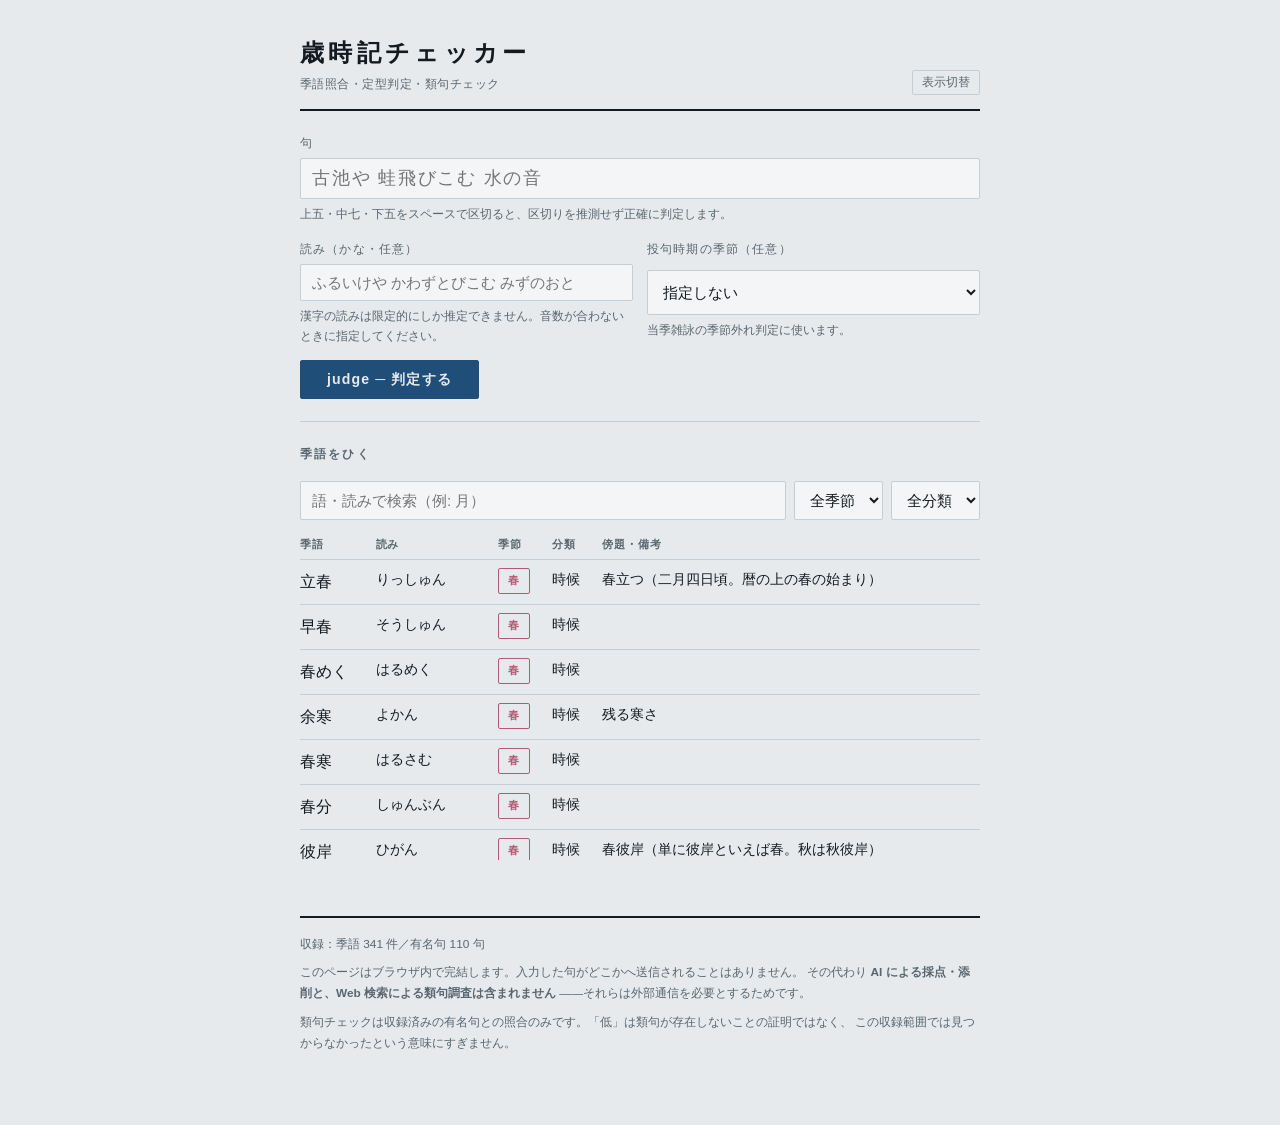
==== haiku/index.html @ bc566fa8 "Publish the offline checker at haiku/ for GitHub Pages このリポジトリは公開設定で Pages が有効、main のルートから配信している。 生成" ====
<!doctype html>
<html lang="ja">
<head>
<meta charset="utf-8">
<meta name="viewport" content="width=device-width, initial-scale=1">
<title>歳時記チェッカー</title>
<style>
/* ─────────────────────────────────────────────────────────────
   配色は季節そのものを情報の軸に据える。季語のチップは季節の色を
   持ち、季違い（異なる季節の季語の同居）は色の衝突として一目で分かる。
   地色は藍を含んだ寒色寄りの灰。俳句本文は明朝、UI はゴシック、
   数値は等幅——日本語組版の役割分担をそのまま画面に持ち込む。
   ───────────────────────────────────────────────────────────── */
:root {
  --paper:  #e7eaec;
  --panel:  #f3f5f6;
  --ink:    #131a20;
  --muted:  #58666f;
  --rule:   #c6ced3;
  --accent: #1f4e79;
  --warn:   #8a5c09;
  --bad:    #932c33;

  --haru:   #b25a73;
  --natsu:  #2c7663;
  --aki:    #955c14;
  --fuyu:   #3e6086;
  --shin:   #93262d;

  --mincho: "Hiragino Mincho ProN", "Yu Mincho", YuMincho, "Noto Serif JP", "Songti SC", serif;
  --gothic: "Hiragino Sans", "Yu Gothic", YuGothic, "Noto Sans JP", "Helvetica Neue", Arial, sans-serif;
  --mono:   ui-monospace, "SF Mono", Menlo, Consolas, monospace;

  --step:   clamp(0.5rem, 1.6vw, 0.9rem);
}
@media (prefers-color-scheme: dark) {
  :root {
    --paper: #10151a; --panel: #171d24; --ink: #dde4ea; --muted: #8b98a4;
    --rule: #2a333c; --accent: #7fb0dd; --warn: #d19c3e; --bad: #e2717a;
    --haru: #dd869c; --natsu: #52b096; --aki: #cd9442; --fuyu: #79a0ca; --shin: #d9636b;
  }
}
:root[data-theme="dark"] {
  --paper: #10151a; --panel: #171d24; --ink: #dde4ea; --muted: #8b98a4;
  --rule: #2a333c; --accent: #7fb0dd; --warn: #d19c3e; --bad: #e2717a;
  --haru: #dd869c; --natsu: #52b096; --aki: #cd9442; --fuyu: #79a0ca; --shin: #d9636b;
}
:root[data-theme="light"] {
  --paper: #e7eaec; --panel: #f3f5f6; --ink: #131a20; --muted: #58666f;
  --rule: #c6ced3; --accent: #1f4e79; --warn: #8a5c09; --bad: #932c33;
  --haru: #b25a73; --natsu: #2c7663; --aki: #955c14; --fuyu: #3e6086; --shin: #93262d;
}

* { box-sizing: border-box; }
html { -webkit-text-size-adjust: 100%; }
body {
  margin: 0; background: var(--paper); color: var(--ink);
  font-family: var(--gothic); line-height: 1.75; font-size: 15px;
  -webkit-font-smoothing: antialiased;
}
.page { max-width: 720px; margin: 0 auto; padding: 0 20px 72px; }

/* ── ヘッダ ─────────────────────────────────────────────── */
.masthead {
  display: flex; align-items: flex-end; justify-content: space-between;
  gap: 16px; padding: 32px 0 14px; border-bottom: 2px solid var(--ink);
}
.masthead h1 {
  font-family: var(--mincho); font-size: 1.5rem; font-weight: 600;
  margin: 0; letter-spacing: .18em;
}
.masthead .tagline { color: var(--muted); font-size: .76rem; letter-spacing: .04em; }
.themetoggle {
  border: 1px solid var(--rule); background: transparent; color: var(--muted);
  border-radius: 2px; font-size: .72rem; padding: 4px 9px; cursor: pointer;
  font-family: var(--gothic);
}

/* ── 入力 ───────────────────────────────────────────────── */
.compose { display: grid; gap: 14px; padding: 22px 0; }
.field { display: grid; gap: 5px; }
.field > label { font-size: .72rem; color: var(--muted); letter-spacing: .1em; }
input[type=text], select {
  width: 100%; padding: 9px 11px; border: 1px solid var(--rule);
  border-radius: 2px; background: var(--panel); color: var(--ink);
  font-family: inherit; font-size: .95rem;
}
#haiku { font-family: var(--mincho); font-size: 1.15rem; letter-spacing: .1em; }
input:focus-visible, select:focus-visible, button:focus-visible {
  outline: 2px solid var(--accent); outline-offset: 1px;
}
.hint { font-size: .72rem; color: var(--muted); }
.pair { display: grid; grid-template-columns: 1fr 1fr; gap: 14px; }
@media (max-width: 520px) { .pair { grid-template-columns: 1fr; } }
.go {
  justify-self: start; border: 1px solid var(--accent); background: var(--accent);
  color: var(--paper); font-family: inherit; font-size: .88rem; font-weight: 600;
  padding: 9px 26px; border-radius: 2px; cursor: pointer; letter-spacing: .08em;
}
.go:hover { filter: brightness(1.12); }

/* ── 句の掲示 ───────────────────────────────────────────────
   当初は writing-mode: vertical-rl で縦組みにしていたが取りやめた。
   日本語フォントを持たない環境では代替フォントに縦書きの字送りが無く、
   漢字だけが 4〜5px 送りになって重なって潰れる。Artifact は CSP で
   Web フォントを読めず閲覧環境も選べないため、横組みで確実に出す。 */
.specimen {
  display: grid; gap: 8px; justify-items: center; text-align: center;
  padding: 30px 22px 28px; margin-top: 4px;
  border-top: 1px solid var(--rule); border-bottom: 1px solid var(--rule);
}
.specimen .body {
  font-family: var(--mincho); font-size: clamp(1.25rem, 4.2vw, 1.75rem);
  letter-spacing: .18em; line-height: 1.9; text-wrap: balance;
}
.specimen .yomi {
  font-family: var(--mincho); font-size: .8rem; color: var(--muted);
  letter-spacing: .12em;
}

/* ── セクション ─────────────────────────────────────────── */
section { padding: 22px 0; border-top: 1px solid var(--rule); }
section > h2 {
  font-size: .74rem; letter-spacing: .18em; color: var(--muted);
  margin: 0 0 16px; font-weight: 600;
}
.headline { font-family: var(--mincho); font-size: 1.05rem; margin: 0 0 10px; }

/* ── モーラ定規 ─────────────────────────────────────────── */
.scan { display: grid; gap: 12px; }
.seg { display: grid; grid-template-columns: 3.4em 1fr auto; gap: 12px; align-items: center; }
.seg .name { font-size: .74rem; color: var(--muted); letter-spacing: .08em; }
.seg .body { font-family: var(--mincho); font-size: 1.05rem; letter-spacing: .06em; }
.seg .count { font-family: var(--mono); font-size: .8rem; font-variant-numeric: tabular-nums; }
.ruler { display: flex; gap: 3px; margin-top: 4px; }
.ruler i {
  display: block; width: 11px; height: 11px; border-radius: 1px;
  background: var(--accent); opacity: .85;
}
.ruler i.over  { background: var(--warn); }
.ruler i.short { background: transparent; border: 1px dashed var(--rule); }
.verdict { display: flex; flex-wrap: wrap; gap: 8px; align-items: baseline; margin-top: 14px; }
.pattern { font-family: var(--mono); font-size: 1.05rem; font-variant-numeric: tabular-nums; letter-spacing: .06em; }

/* ── チップ ─────────────────────────────────────────────── */
.chip {
  display: inline-block; font-size: .7rem; font-weight: 600; letter-spacing: .06em;
  padding: 2px 9px; border-radius: 2px; border: 1px solid currentColor;
}
.chip.plain { color: var(--muted); }
.chip.good  { color: var(--accent); }
.chip.warn  { color: var(--warn); }
.chip.bad   { color: var(--bad); }
.chip.s春   { color: var(--haru); }
.chip.s夏   { color: var(--natsu); }
.chip.s秋   { color: var(--aki); }
.chip.s冬   { color: var(--fuyu); }
.chip.s新年 { color: var(--shin); }

/* ── 表 ─────────────────────────────────────────────────── */
.scroll { overflow-x: auto; }
table { width: 100%; border-collapse: collapse; font-size: .86rem; }
th {
  text-align: left; font-weight: 600; font-size: .7rem; color: var(--muted);
  letter-spacing: .08em; padding: 5px 10px 5px 0; border-bottom: 1px solid var(--rule);
  white-space: nowrap;
}
td { padding: 8px 10px 8px 0; border-bottom: 1px solid var(--rule); vertical-align: top; }
tr:last-child td { border-bottom: none; }
td.kg { font-family: var(--mincho); font-size: 1rem; white-space: nowrap; }
td.n { font-family: var(--mono); font-variant-numeric: tabular-nums; text-align: right; }

/* ── 注意書き ───────────────────────────────────────────── */
.alert {
  border: 1px solid var(--bad); border-left-width: 3px; border-radius: 2px;
  padding: 11px 13px; margin-bottom: 16px; font-size: .84rem;
}
.alert strong { display: block; font-weight: 600; letter-spacing: .04em; margin-bottom: 3px; }
.dimmed { opacity: .42; }
.notes { display: grid; gap: 7px; margin-top: 14px; }
.notice { display: grid; grid-template-columns: 1.2em 1fr; gap: 6px; font-size: .82rem; }
.notice .mk { font-family: var(--mono); font-weight: 700; }
.notice.warn .mk { color: var(--warn); }
.notice.bad  .mk { color: var(--bad); }
.notice.info { color: var(--muted); }

/* ── 類句 ───────────────────────────────────────────────── */
.risk { display: flex; align-items: baseline; gap: 12px; }
.risk .lv { font-family: var(--mincho); font-size: 2rem; line-height: 1; font-weight: 600; }
.risk-高 .lv { color: var(--bad); }
.risk-中 .lv { color: var(--warn); }
.risk-低 .lv { color: var(--natsu); }
.reasons { margin: 12px 0 0; padding-left: 1.15em; font-size: .85rem; display: grid; gap: 5px; }

/* ── 季語検索 ───────────────────────────────────────────── */
.lookup { display: grid; gap: 10px; }
.lookup .controls { display: grid; grid-template-columns: 1fr auto auto; gap: 8px; }
@media (max-width: 520px) { .lookup .controls { grid-template-columns: 1fr; } }
#kigoResults { max-height: 330px; overflow-y: auto; }

footer {
  border-top: 2px solid var(--ink); margin-top: 34px; padding-top: 16px;
  font-size: .74rem; color: var(--muted); display: grid; gap: 8px;
}
.hidden { display: none; }
@media (prefers-reduced-motion: reduce) { * { transition: none !important; animation: none !important; } }
</style>
</head>
<body>
<div class="page">

<div class="masthead">
  <div>
    <h1>歳時記チェッカー</h1>
    <div class="tagline">季語照合・定型判定・類句チェック</div>
  </div>
  <button class="themetoggle" id="themeBtn" type="button">表示切替</button>
</div>

<div class="compose">
  <div class="field">
    <label for="haiku">句</label>
    <input type="text" id="haiku" placeholder="古池や 蛙飛びこむ 水の音" autocomplete="off" spellcheck="false">
    <span class="hint">上五・中七・下五をスペースで区切ると、区切りを推測せず正確に判定します。</span>
  </div>
  <div class="pair">
    <div class="field">
      <label for="yomi">読み（かな・任意）</label>
      <input type="text" id="yomi" placeholder="ふるいけや かわずとびこむ みずのおと" autocomplete="off" spellcheck="false">
      <span class="hint">漢字の読みは限定的にしか推定できません。音数が合わないときに指定してください。</span>
    </div>
    <div class="field">
      <label for="season">投句時期の季節（任意）</label>
      <select id="season">
        <option value="">指定しない</option>
        <option value="春">春</option><option value="夏">夏</option>
        <option value="秋">秋</option><option value="冬">冬</option>
        <option value="新年">新年</option>
      </select>
      <span class="hint">当季雑詠の季節外れ判定に使います。</span>
    </div>
  </div>
  <button class="go" id="run" type="button">judge ─ 判定する</button>
</div>

<div id="out"></div>

<section id="lookupSection">
  <h2>季語をひく</h2>
  <div class="lookup">
    <div class="controls">
      <input type="text" id="kigoQuery" placeholder="語・読みで検索（例: 月）" autocomplete="off">
      <select id="kigoSeason">
        <option value="">全季節</option>
        <option value="春">春</option><option value="夏">夏</option>
        <option value="秋">秋</option><option value="冬">冬</option>
        <option value="新年">新年</option>
      </select>
      <select id="kigoCategory">
        <option value="">全分類</option>
        <option value="時候">時候</option><option value="天文">天文</option>
        <option value="地理">地理</option><option value="生活">生活</option>
        <option value="行事">行事</option><option value="動物">動物</option>
        <option value="植物">植物</option>
      </select>
    </div>
    <div id="kigoResults" class="scroll"></div>
  </div>
</section>

<footer>
  <div id="counts"></div>
  <div>
    このページはブラウザ内で完結します。入力した句がどこかへ送信されることはありません。
    その代わり <strong>AI による採点・添削と、Web 検索による類句調査は含まれません</strong>
    ——それらは外部通信を必要とするためです。
  </div>
  <div>
    類句チェックは収録済みの有名句との照合のみです。「低」は類句が存在しないことの証明ではなく、
    この収録範囲では見つからなかったという意味にすぎません。
  </div>
</footer>

</div>

<script>
const DATA = {"kigo":[{"w":"立春","k":"りっしゅん","s":"春","c":"時候","a":["春立つ"],"n":"二月四日頃。暦の上の春の始まり"},{"w":"早春","k":"そうしゅん","s":"春","c":"時候","a":[],"n":""},{"w":"春めく","k":"はるめく","s":"春","c":"時候","a":[],"n":""},{"w":"余寒","k":"よかん","s":"春","c":"時候","a":["残る寒さ"],"n":""},{"w":"春寒","k":"はるさむ","s":"春","c":"時候","a":[],"n":""},{"w":"春分","k":"しゅんぶん","s":"春","c":"時候","a":[],"n":""},{"w":"彼岸","k":"ひがん","s":"春","c":"時候","a":["春彼岸"],"n":"単に彼岸といえば春。秋は秋彼岸"},{"w":"暖か","k":"あたたか","s":"春","c":"時候","a":["あたたかし"],"n":""},{"w":"麗か","k":"うららか","s":"春","c":"時候","a":["うらら"],"n":""},{"w":"春の日","k":"はるのひ","s":"春","c":"時候","a":[],"n":""},{"w":"花冷","k":"はなびえ","s":"春","c":"時候","a":["花冷え"],"n":""},{"w":"春深し","k":"はるふかし","s":"春","c":"時候","a":["春深む"],"n":""},{"w":"行く春","k":"ゆくはる","s":"春","c":"時候","a":["春惜しむ"],"n":""},{"w":"春の宵","k":"はるのよい","s":"春","c":"時候","a":[],"n":""},{"w":"遅日","k":"ちじつ","s":"春","c":"時候","a":["日永"],"n":""},{"w":"春風","k":"はるかぜ","s":"春","c":"天文","a":["しゅんぷう"],"n":""},{"w":"東風","k":"こち","s":"春","c":"天文","a":[],"n":""},{"w":"春一番","k":"はるいちばん","s":"春","c":"天文","a":[],"n":""},{"w":"春の月","k":"はるのつき","s":"春","c":"天文","a":[],"n":""},{"w":"朧月","k":"おぼろづき","s":"春","c":"天文","a":["朧"],"n":""},{"w":"霞","k":"かすみ","s":"春","c":"天文","a":["霞む"],"n":""},{"w":"春雨","k":"はるさめ","s":"春","c":"天文","a":[],"n":""},{"w":"春時雨","k":"はるしぐれ","s":"春","c":"天文","a":[],"n":""},{"w":"陽炎","k":"かげろう","s":"春","c":"天文","a":[],"n":""},{"w":"花曇","k":"はなぐもり","s":"春","c":"天文","a":["花曇り"],"n":""},{"w":"春雷","k":"しゅんらい","s":"春","c":"天文","a":[],"n":""},{"w":"春の空","k":"はるのそら","s":"春","c":"天文","a":[],"n":""},{"w":"春の海","k":"はるのうみ","s":"春","c":"地理","a":[],"n":""},{"w":"春の山","k":"はるのやま","s":"春","c":"地理","a":[],"n":""},{"w":"山笑ふ","k":"やまわらう","s":"春","c":"地理","a":["山笑う"],"n":""},{"w":"雪解","k":"ゆきどけ","s":"春","c":"地理","a":["雪解け"],"n":""},{"w":"雪崩","k":"なだれ","s":"春","c":"地理","a":[],"n":""},{"w":"残雪","k":"ざんせつ","s":"春","c":"地理","a":[],"n":""},{"w":"春の川","k":"はるのかわ","s":"春","c":"地理","a":[],"n":""},{"w":"水温む","k":"みずぬるむ","s":"春","c":"地理","a":[],"n":""},{"w":"春田","k":"はるた","s":"春","c":"地理","a":[],"n":""},{"w":"種蒔","k":"たねまき","s":"春","c":"生活","a":["種蒔き"],"n":""},{"w":"花見","k":"はなみ","s":"春","c":"生活","a":["観桜"],"n":""},{"w":"潮干狩","k":"しおひがり","s":"春","c":"生活","a":["潮干狩り"],"n":""},{"w":"遠足","k":"えんそく","s":"春","c":"生活","a":[],"n":""},{"w":"春着","k":"はるぎ","s":"春","c":"生活","a":[],"n":""},{"w":"茶摘","k":"ちゃつみ","s":"春","c":"生活","a":["茶摘み"],"n":""},{"w":"田打","k":"たうち","s":"春","c":"生活","a":[],"n":""},{"w":"入学","k":"にゅうがく","s":"春","c":"生活","a":["新入生"],"n":""},{"w":"進級","k":"しんきゅう","s":"春","c":"生活","a":[],"n":""},{"w":"鞦韆","k":"ぶらんこ","s":"春","c":"生活","a":["ブランコ"],"n":""},{"w":"風船","k":"ふうせん","s":"春","c":"生活","a":[],"n":""},{"w":"石鹸玉","k":"しゃぼんだま","s":"春","c":"生活","a":["シャボン玉"],"n":""},{"w":"雛祭","k":"ひなまつり","s":"春","c":"行事","a":["雛祭り","雛の日","雛"],"n":""},{"w":"涅槃会","k":"ねはんえ","s":"春","c":"行事","a":[],"n":""},{"w":"卒業","k":"そつぎょう","s":"春","c":"行事","a":["卒業式"],"n":""},{"w":"花祭","k":"はなまつり","s":"春","c":"行事","a":["灌仏会"],"n":""},{"w":"遍路","k":"へんろ","s":"春","c":"行事","a":["お遍路"],"n":""},{"w":"復活祭","k":"ふっかつさい","s":"春","c":"行事","a":["イースター"],"n":""},{"w":"鶯","k":"うぐいす","s":"春","c":"動物","a":[],"n":""},{"w":"雲雀","k":"ひばり","s":"春","c":"動物","a":[],"n":""},{"w":"燕","k":"つばめ","s":"春","c":"動物","a":["つばくらめ"],"n":""},{"w":"蛙","k":"かわず","s":"春","c":"動物","a":["かえる"],"n":""},{"w":"蝶","k":"ちょう","s":"春","c":"動物","a":["蝶々"],"n":""},{"w":"蜂","k":"はち","s":"春","c":"動物","a":[],"n":""},{"w":"白魚","k":"しらうお","s":"春","c":"動物","a":[],"n":""},{"w":"若鮎","k":"わかあゆ","s":"春","c":"動物","a":[],"n":""},{"w":"猫の恋","k":"ねこのこい","s":"春","c":"動物","a":[],"n":""},{"w":"巣立","k":"すだち","s":"春","c":"動物","a":["巣立ち"],"n":""},{"w":"帰る雁","k":"かえるかり","s":"春","c":"動物","a":["雁帰る"],"n":""},{"w":"桜","k":"さくら","s":"春","c":"植物","a":["花"],"n":"俳句で単に「花」といえば桜"},{"w":"梅","k":"うめ","s":"春","c":"植物","a":["梅の花"],"n":""},{"w":"桃の花","k":"もものはな","s":"春","c":"植物","a":[],"n":""},{"w":"椿","k":"つばき","s":"春","c":"植物","a":[],"n":""},{"w":"木蓮","k":"もくれん","s":"春","c":"植物","a":[],"n":""},{"w":"藤","k":"ふじ","s":"春","c":"植物","a":["藤の花"],"n":""},{"w":"山吹","k":"やまぶき","s":"春","c":"植物","a":[],"n":""},{"w":"菜の花","k":"なのはな","s":"春","c":"植物","a":["花菜"],"n":""},{"w":"蒲公英","k":"たんぽぽ","s":"春","c":"植物","a":["タンポポ"],"n":""},{"w":"土筆","k":"つくし","s":"春","c":"植物","a":[],"n":""},{"w":"蕨","k":"わらび","s":"春","c":"植物","a":[],"n":""},{"w":"若草","k":"わかくさ","s":"春","c":"植物","a":["春草"],"n":""},{"w":"木の芽","k":"このめ","s":"春","c":"植物","a":["芽吹き"],"n":""},{"w":"柳","k":"やなぎ","s":"春","c":"植物","a":["青柳"],"n":""},{"w":"立夏","k":"りっか","s":"夏","c":"時候","a":["夏立つ"],"n":""},{"w":"薄暑","k":"はくしょ","s":"夏","c":"時候","a":[],"n":""},{"w":"五月晴","k":"さつきばれ","s":"夏","c":"時候","a":["五月晴れ"],"n":""},{"w":"梅雨","k":"つゆ","s":"夏","c":"時候","a":["梅雨入り","五月雨"],"n":""},{"w":"短夜","k":"みじかよ","s":"夏","c":"時候","a":[],"n":""},{"w":"夏至","k":"げし","s":"夏","c":"時候","a":[],"n":""},{"w":"炎暑","k":"えんしょ","s":"夏","c":"時候","a":["酷暑"],"n":""},{"w":"大暑","k":"たいしょ","s":"夏","c":"時候","a":[],"n":""},{"w":"土用","k":"どよう","s":"夏","c":"時候","a":[],"n":""},{"w":"涼し","k":"すずし","s":"夏","c":"時候","a":["涼しさ"],"n":""},{"w":"晩夏","k":"ばんか","s":"夏","c":"時候","a":[],"n":""},{"w":"夏の月","k":"なつのつき","s":"夏","c":"天文","a":[],"n":""},{"w":"雲の峰","k":"くものみね","s":"夏","c":"天文","a":["入道雲"],"n":""},{"w":"夕立","k":"ゆうだち","s":"夏","c":"天文","a":[],"n":""},{"w":"雷","k":"かみなり","s":"夏","c":"天文","a":["いかづち"],"n":""},{"w":"虹","k":"にじ","s":"夏","c":"天文","a":[],"n":""},{"w":"南風","k":"みなみかぜ","s":"夏","c":"天文","a":["はえ"],"n":""},{"w":"薫風","k":"くんぷう","s":"夏","c":"天文","a":["風薫る"],"n":""},{"w":"旱","k":"ひでり","s":"夏","c":"天文","a":["日照り"],"n":""},{"w":"夕焼","k":"ゆうやけ","s":"夏","c":"天文","a":["夕焼け"],"n":""},{"w":"朝焼","k":"あさやけ","s":"夏","c":"天文","a":["朝焼け"],"n":""},{"w":"日盛","k":"ひざかり","s":"夏","c":"天文","a":[],"n":""},{"w":"夏の海","k":"なつのうみ","s":"夏","c":"地理","a":[],"n":""},{"w":"清水","k":"しみず","s":"夏","c":"地理","a":[],"n":""},{"w":"泉","k":"いずみ","s":"夏","c":"地理","a":[],"n":""},{"w":"滝","k":"たき","s":"夏","c":"地理","a":[],"n":""},{"w":"青田","k":"あおた","s":"夏","c":"地理","a":[],"n":""},{"w":"夏野","k":"なつの","s":"夏","c":"地理","a":[],"n":""},{"w":"出水","k":"でみず","s":"夏","c":"地理","a":[],"n":""},{"w":"田植","k":"たうえ","s":"夏","c":"生活","a":["田植え"],"n":""},{"w":"更衣","k":"ころもがえ","s":"夏","c":"生活","a":["衣更え"],"n":""},{"w":"浴衣","k":"ゆかた","s":"夏","c":"生活","a":[],"n":""},{"w":"団扇","k":"うちわ","s":"夏","c":"生活","a":[],"n":""},{"w":"扇風機","k":"せんぷうき","s":"夏","c":"生活","a":[],"n":""},{"w":"風鈴","k":"ふうりん","s":"夏","c":"生活","a":[],"n":""},{"w":"蚊帳","k":"かや","s":"夏","c":"生活","a":[],"n":""},{"w":"昼寝","k":"ひるね","s":"夏","c":"生活","a":[],"n":""},{"w":"麦刈","k":"むぎかり","s":"夏","c":"生活","a":["麦刈り"],"n":""},{"w":"冷奴","k":"ひややっこ","s":"夏","c":"生活","a":[],"n":""},{"w":"甘酒","k":"あまざけ","s":"夏","c":"生活","a":[],"n":""},{"w":"打水","k":"うちみず","s":"夏","c":"生活","a":["打ち水"],"n":""},{"w":"日傘","k":"ひがさ","s":"夏","c":"生活","a":[],"n":""},{"w":"ラムネ","k":"らむね","s":"夏","c":"生活","a":[],"n":""},{"w":"水着","k":"みずぎ","s":"夏","c":"生活","a":[],"n":""},{"w":"登山","k":"とざん","s":"夏","c":"生活","a":[],"n":""},{"w":"汗","k":"あせ","s":"夏","c":"生活","a":[],"n":""},{"w":"端午","k":"たんご","s":"夏","c":"行事","a":["端午の節句"],"n":""},{"w":"鯉幟","k":"こいのぼり","s":"夏","c":"行事","a":["鯉のぼり"],"n":""},{"w":"祭","k":"まつり","s":"夏","c":"行事","a":["夏祭"],"n":"単に「祭」といえば夏の季語"},{"w":"花火","k":"はなび","s":"夏","c":"行事","a":[],"n":""},{"w":"川開","k":"かわびらき","s":"夏","c":"行事","a":["川開き"],"n":""},{"w":"神輿","k":"みこし","s":"夏","c":"行事","a":["御輿"],"n":""},{"w":"蛍","k":"ほたる","s":"夏","c":"動物","a":[],"n":""},{"w":"蝉","k":"せみ","s":"夏","c":"動物","a":[],"n":""},{"w":"蟻","k":"あり","s":"夏","c":"動物","a":[],"n":""},{"w":"金魚","k":"きんぎょ","s":"夏","c":"動物","a":[],"n":""},{"w":"鮎","k":"あゆ","s":"夏","c":"動物","a":[],"n":""},{"w":"蚊","k":"か","s":"夏","c":"動物","a":[],"n":""},{"w":"蝸牛","k":"かたつむり","s":"夏","c":"動物","a":["でんでんむし"],"n":""},{"w":"蛇","k":"へび","s":"夏","c":"動物","a":[],"n":""},{"w":"郭公","k":"かっこう","s":"夏","c":"動物","a":[],"n":""},{"w":"時鳥","k":"ほととぎす","s":"夏","c":"動物","a":["杜鵑"],"n":""},{"w":"目高","k":"めだか","s":"夏","c":"動物","a":["メダカ"],"n":""},{"w":"薔薇","k":"ばら","s":"夏","c":"植物","a":["バラ"],"n":""},{"w":"牡丹","k":"ぼたん","s":"夏","c":"植物","a":[],"n":""},{"w":"紫陽花","k":"あじさい","s":"夏","c":"植物","a":["アジサイ"],"n":""},{"w":"菖蒲","k":"あやめ","s":"夏","c":"植物","a":["花菖蒲"],"n":""},{"w":"百合","k":"ゆり","s":"夏","c":"植物","a":["ユリ"],"n":""},{"w":"向日葵","k":"ひまわり","s":"夏","c":"植物","a":["ヒマワリ"],"n":""},{"w":"夕顔","k":"ゆうがお","s":"夏","c":"植物","a":[],"n":""},{"w":"睡蓮","k":"すいれん","s":"夏","c":"植物","a":[],"n":""},{"w":"若葉","k":"わかば","s":"夏","c":"植物","a":[],"n":""},{"w":"青葉","k":"あおば","s":"夏","c":"植物","a":[],"n":""},{"w":"新緑","k":"しんりょく","s":"夏","c":"植物","a":[],"n":""},{"w":"万緑","k":"ばんりょく","s":"夏","c":"植物","a":[],"n":""},{"w":"竹の子","k":"たけのこ","s":"夏","c":"植物","a":["筍"],"n":""},{"w":"早苗","k":"さなえ","s":"夏","c":"植物","a":[],"n":""},{"w":"苺","k":"いちご","s":"夏","c":"植物","a":["イチゴ"],"n":""},{"w":"胡瓜","k":"きゅうり","s":"夏","c":"植物","a":[],"n":""},{"w":"茄子","k":"なす","s":"夏","c":"植物","a":["なすび"],"n":""},{"w":"立秋","k":"りっしゅう","s":"秋","c":"時候","a":["秋立つ"],"n":""},{"w":"残暑","k":"ざんしょ","s":"秋","c":"時候","a":[],"n":""},{"w":"新涼","k":"しんりょう","s":"秋","c":"時候","a":[],"n":""},{"w":"秋分","k":"しゅうぶん","s":"秋","c":"時候","a":[],"n":""},{"w":"夜長","k":"よなが","s":"秋","c":"時候","a":["長き夜"],"n":""},{"w":"白露","k":"はくろ","s":"秋","c":"時候","a":[],"n":""},{"w":"秋深し","k":"あきふかし","s":"秋","c":"時候","a":["秋深む"],"n":""},{"w":"冷やか","k":"ひややか","s":"秋","c":"時候","a":[],"n":""},{"w":"身に入む","k":"みにしむ","s":"秋","c":"時候","a":[],"n":""},{"w":"秋の暮","k":"あきのくれ","s":"秋","c":"時候","a":["秋の暮れ"],"n":""},{"w":"行く秋","k":"ゆくあき","s":"秋","c":"時候","a":["秋惜しむ"],"n":""},{"w":"秋彼岸","k":"あきひがん","s":"秋","c":"時候","a":[],"n":""},{"w":"秋の空","k":"あきのそら","s":"秋","c":"天文","a":["秋空"],"n":""},{"w":"天の川","k":"あまのがわ","s":"秋","c":"天文","a":["銀河"],"n":""},{"w":"名月","k":"めいげつ","s":"秋","c":"天文","a":["月","良夜"],"n":"俳句で単に「月」といえば秋"},{"w":"十六夜","k":"いざよい","s":"秋","c":"天文","a":[],"n":""},{"w":"星月夜","k":"ほしづきよ","s":"秋","c":"天文","a":[],"n":""},{"w":"稲妻","k":"いなずま","s":"秋","c":"天文","a":[],"n":""},{"w":"野分","k":"のわき","s":"秋","c":"天文","a":[],"n":""},{"w":"秋風","k":"あきかぜ","s":"秋","c":"天文","a":[],"n":""},{"w":"露","k":"つゆ","s":"秋","c":"天文","a":["白露"],"n":""},{"w":"霧","k":"きり","s":"秋","c":"天文","a":[],"n":""},{"w":"鰯雲","k":"いわしぐも","s":"秋","c":"天文","a":[],"n":""},{"w":"台風","k":"たいふう","s":"秋","c":"天文","a":[],"n":""},{"w":"秋の水","k":"あきのみず","s":"秋","c":"地理","a":[],"n":""},{"w":"花野","k":"はなの","s":"秋","c":"地理","a":[],"n":""},{"w":"刈田","k":"かりた","s":"秋","c":"地理","a":[],"n":""},{"w":"山粧ふ","k":"やまよそおう","s":"秋","c":"地理","a":["山粧う"],"n":""},{"w":"落し水","k":"おとしみず","s":"秋","c":"地理","a":[],"n":""},{"w":"稲刈","k":"いねかり","s":"秋","c":"生活","a":["稲刈り"],"n":""},{"w":"案山子","k":"かかし","s":"秋","c":"生活","a":[],"n":""},{"w":"新米","k":"しんまい","s":"秋","c":"生活","a":[],"n":""},{"w":"夜業","k":"やぎょう","s":"秋","c":"生活","a":["夜なべ"],"n":""},{"w":"灯火親し","k":"とうかしたし","s":"秋","c":"生活","a":[],"n":""},{"w":"運動会","k":"うんどうかい","s":"秋","c":"生活","a":[],"n":""},{"w":"相撲","k":"すもう","s":"秋","c":"生活","a":[],"n":""},{"w":"秋思","k":"しゅうし","s":"秋","c":"生活","a":[],"n":""},{"w":"七夕","k":"たなばた","s":"秋","c":"行事","a":[],"n":""},{"w":"盂蘭盆","k":"うらぼん","s":"秋","c":"行事","a":["盆","お盆"],"n":""},{"w":"墓参","k":"はかまいり","s":"秋","c":"行事","a":["墓参り"],"n":""},{"w":"送り火","k":"おくりび","s":"秋","c":"行事","a":[],"n":""},{"w":"月見","k":"つきみ","s":"秋","c":"行事","a":[],"n":""},{"w":"十三夜","k":"じゅうさんや","s":"秋","c":"行事","a":[],"n":""},{"w":"新酒","k":"しんしゅ","s":"秋","c":"行事","a":[],"n":""},{"w":"蜻蛉","k":"とんぼ","s":"秋","c":"動物","a":["トンボ"],"n":""},{"w":"鈴虫","k":"すずむし","s":"秋","c":"動物","a":[],"n":""},{"w":"蟋蟀","k":"こおろぎ","s":"秋","c":"動物","a":["コオロギ"],"n":""},{"w":"鰯","k":"いわし","s":"秋","c":"動物","a":[],"n":""},{"w":"秋刀魚","k":"さんま","s":"秋","c":"動物","a":["サンマ"],"n":""},{"w":"鹿","k":"しか","s":"秋","c":"動物","a":[],"n":""},{"w":"雁","k":"かり","s":"秋","c":"動物","a":["がん"],"n":""},{"w":"渡り鳥","k":"わたりどり","s":"秋","c":"動物","a":[],"n":""},{"w":"啄木鳥","k":"きつつき","s":"秋","c":"動物","a":[],"n":""},{"w":"鵙","k":"もず","s":"秋","c":"動物","a":["百舌"],"n":""},{"w":"蓑虫","k":"みのむし","s":"秋","c":"動物","a":[],"n":""},{"w":"紅葉","k":"もみじ","s":"秋","c":"植物","a":["もみぢ","こうよう"],"n":""},{"w":"銀杏散る","k":"いちょうちる","s":"秋","c":"植物","a":[],"n":""},{"w":"菊","k":"きく","s":"秋","c":"植物","a":[],"n":""},{"w":"萩","k":"はぎ","s":"秋","c":"植物","a":[],"n":""},{"w":"芒","k":"すすき","s":"秋","c":"植物","a":["薄","尾花"],"n":""},{"w":"桔梗","k":"ききょう","s":"秋","c":"植物","a":[],"n":""},{"w":"女郎花","k":"おみなえし","s":"秋","c":"植物","a":[],"n":""},{"w":"コスモス","k":"こすもす","s":"秋","c":"植物","a":["秋桜"],"n":""},{"w":"曼珠沙華","k":"まんじゅしゃげ","s":"秋","c":"植物","a":["彼岸花"],"n":""},{"w":"朝顔","k":"あさがお","s":"秋","c":"植物","a":["アサガオ"],"n":"夏のイメージだが季語としては秋"},{"w":"柿","k":"かき","s":"秋","c":"植物","a":[],"n":""},{"w":"栗","k":"くり","s":"秋","c":"植物","a":[],"n":""},{"w":"葡萄","k":"ぶどう","s":"秋","c":"植物","a":["ブドウ"],"n":""},{"w":"梨","k":"なし","s":"秋","c":"植物","a":[],"n":""},{"w":"林檎","k":"りんご","s":"秋","c":"植物","a":["リンゴ"],"n":""},{"w":"木の実","k":"このみ","s":"秋","c":"植物","a":[],"n":""},{"w":"立冬","k":"りっとう","s":"冬","c":"時候","a":["冬立つ"],"n":""},{"w":"小春","k":"こはる","s":"冬","c":"時候","a":["小春日和"],"n":"字面に反して冬の季語"},{"w":"冬至","k":"とうじ","s":"冬","c":"時候","a":[],"n":""},{"w":"師走","k":"しわす","s":"冬","c":"時候","a":[],"n":""},{"w":"寒","k":"かん","s":"冬","c":"時候","a":["寒の入り"],"n":""},{"w":"大寒","k":"だいかん","s":"冬","c":"時候","a":[],"n":""},{"w":"小寒","k":"しょうかん","s":"冬","c":"時候","a":[],"n":""},{"w":"短日","k":"たんじつ","s":"冬","c":"時候","a":["日短か"],"n":""},{"w":"冬深し","k":"ふゆふかし","s":"冬","c":"時候","a":[],"n":""},{"w":"節分","k":"せつぶん","s":"冬","c":"時候","a":[],"n":""},{"w":"除夜","k":"じょや","s":"冬","c":"時候","a":["大晦日"],"n":""},{"w":"時雨","k":"しぐれ","s":"冬","c":"天文","a":[],"n":""},{"w":"木枯","k":"こがらし","s":"冬","c":"天文","a":["木枯し","凩"],"n":""},{"w":"初雪","k":"はつゆき","s":"冬","c":"天文","a":[],"n":""},{"w":"雪","k":"ゆき","s":"冬","c":"天文","a":[],"n":""},{"w":"霜","k":"しも","s":"冬","c":"天文","a":[],"n":""},{"w":"氷","k":"こおり","s":"冬","c":"天文","a":[],"n":""},{"w":"寒月","k":"かんげつ","s":"冬","c":"天文","a":["冬の月"],"n":""},{"w":"冬晴","k":"ふゆばれ","s":"冬","c":"天文","a":["冬晴れ"],"n":""},{"w":"北風","k":"きたかぜ","s":"冬","c":"天文","a":[],"n":""},{"w":"霰","k":"あられ","s":"冬","c":"天文","a":[],"n":""},{"w":"吹雪","k":"ふぶき","s":"冬","c":"天文","a":[],"n":""},{"w":"冬の海","k":"ふゆのうみ","s":"冬","c":"地理","a":[],"n":""},{"w":"冬の山","k":"ふゆのやま","s":"冬","c":"地理","a":[],"n":""},{"w":"山眠る","k":"やまねむる","s":"冬","c":"地理","a":[],"n":""},{"w":"枯野","k":"かれの","s":"冬","c":"地理","a":[],"n":""},{"w":"氷柱","k":"つらら","s":"冬","c":"地理","a":[],"n":""},{"w":"冬田","k":"ふゆた","s":"冬","c":"地理","a":[],"n":""},{"w":"炬燵","k":"こたつ","s":"冬","c":"生活","a":["コタツ"],"n":""},{"w":"火鉢","k":"ひばち","s":"冬","c":"生活","a":[],"n":""},{"w":"焚火","k":"たきび","s":"冬","c":"生活","a":["焚き火"],"n":""},{"w":"風邪","k":"かぜ","s":"冬","c":"生活","a":[],"n":""},{"w":"咳","k":"せき","s":"冬","c":"生活","a":[],"n":""},{"w":"蒲団","k":"ふとん","s":"冬","c":"生活","a":["布団"],"n":""},{"w":"襟巻","k":"えりまき","s":"冬","c":"生活","a":["マフラー"],"n":""},{"w":"手袋","k":"てぶくろ","s":"冬","c":"生活","a":[],"n":""},{"w":"外套","k":"がいとう","s":"冬","c":"生活","a":["コート"],"n":""},{"w":"湯豆腐","k":"ゆどうふ","s":"冬","c":"生活","a":[],"n":""},{"w":"鍋焼","k":"なべやき","s":"冬","c":"生活","a":["鍋"],"n":""},{"w":"餅搗","k":"もちつき","s":"冬","c":"生活","a":["餅つき"],"n":""},{"w":"年の市","k":"としのいち","s":"冬","c":"生活","a":[],"n":""},{"w":"煤払","k":"すすはらい","s":"冬","c":"生活","a":["大掃除"],"n":""},{"w":"蜜柑","k":"みかん","s":"冬","c":"生活","a":["ミカン"],"n":""},{"w":"冬籠","k":"ふゆごもり","s":"冬","c":"生活","a":["冬ごもり"],"n":""},{"w":"スキー","k":"すきー","s":"冬","c":"生活","a":[],"n":""},{"w":"ストーブ","k":"すとーぶ","s":"冬","c":"生活","a":[],"n":""},{"w":"おでん","k":"おでん","s":"冬","c":"生活","a":[],"n":""},{"w":"クリスマス","k":"くりすます","s":"冬","c":"行事","a":["聖夜"],"n":""},{"w":"年忘","k":"としわすれ","s":"冬","c":"行事","a":["忘年会"],"n":""},{"w":"年の暮","k":"としのくれ","s":"冬","c":"行事","a":["歳晩"],"n":""},{"w":"除夜の鐘","k":"じょやのかね","s":"冬","c":"行事","a":[],"n":""},{"w":"酉の市","k":"とりのいち","s":"冬","c":"行事","a":[],"n":""},{"w":"七五三","k":"しちごさん","s":"冬","c":"行事","a":[],"n":""},{"w":"鶴","k":"つる","s":"冬","c":"動物","a":[],"n":""},{"w":"白鳥","k":"はくちょう","s":"冬","c":"動物","a":[],"n":""},{"w":"鴨","k":"かも","s":"冬","c":"動物","a":[],"n":""},{"w":"千鳥","k":"ちどり","s":"冬","c":"動物","a":[],"n":""},{"w":"鷹","k":"たか","s":"冬","c":"動物","a":[],"n":""},{"w":"兎","k":"うさぎ","s":"冬","c":"動物","a":[],"n":""},{"w":"狐","k":"きつね","s":"冬","c":"動物","a":[],"n":""},{"w":"河豚","k":"ふぐ","s":"冬","c":"動物","a":[],"n":""},{"w":"鮟鱇","k":"あんこう","s":"冬","c":"動物","a":[],"n":""},{"w":"牡蠣","k":"かき","s":"冬","c":"動物","a":[],"n":""},{"w":"寒雀","k":"かんすずめ","s":"冬","c":"動物","a":[],"n":""},{"w":"水仙","k":"すいせん","s":"冬","c":"植物","a":[],"n":""},{"w":"山茶花","k":"さざんか","s":"冬","c":"植物","a":[],"n":""},{"w":"寒椿","k":"かんつばき","s":"冬","c":"植物","a":[],"n":""},{"w":"枯木","k":"かれき","s":"冬","c":"植物","a":["枯木立"],"n":""},{"w":"落葉","k":"おちば","s":"冬","c":"植物","a":["落ち葉"],"n":""},{"w":"冬枯","k":"ふゆがれ","s":"冬","c":"植物","a":["冬枯れ"],"n":""},{"w":"枯尾花","k":"かれおばな","s":"冬","c":"植物","a":[],"n":""},{"w":"大根","k":"だいこん","s":"冬","c":"植物","a":[],"n":""},{"w":"白菜","k":"はくさい","s":"冬","c":"植物","a":[],"n":""},{"w":"葱","k":"ねぎ","s":"冬","c":"植物","a":[],"n":""},{"w":"冬木立","k":"ふゆこだち","s":"冬","c":"植物","a":[],"n":""},{"w":"元日","k":"がんじつ","s":"新年","c":"時候","a":["元旦"],"n":""},{"w":"正月","k":"しょうがつ","s":"新年","c":"時候","a":[],"n":""},{"w":"三が日","k":"さんがにち","s":"新年","c":"時候","a":["三箇日"],"n":""},{"w":"松の内","k":"まつのうち","s":"新年","c":"時候","a":[],"n":""},{"w":"初春","k":"はつはる","s":"新年","c":"時候","a":["新春"],"n":""},{"w":"新年","k":"しんねん","s":"新年","c":"時候","a":[],"n":""},{"w":"去年今年","k":"こぞことし","s":"新年","c":"時候","a":[],"n":""},{"w":"初日","k":"はつひ","s":"新年","c":"天文","a":["初日の出"],"n":""},{"w":"初空","k":"はつぞら","s":"新年","c":"天文","a":[],"n":""},{"w":"初明り","k":"はつあかり","s":"新年","c":"天文","a":[],"n":""},{"w":"初凪","k":"はつなぎ","s":"新年","c":"天文","a":[],"n":""},{"w":"初富士","k":"はつふじ","s":"新年","c":"地理","a":[],"n":""},{"w":"初景色","k":"はつげしき","s":"新年","c":"地理","a":[],"n":""},{"w":"御節","k":"おせち","s":"新年","c":"生活","a":["おせち"],"n":""},{"w":"雑煮","k":"ぞうに","s":"新年","c":"生活","a":[],"n":""},{"w":"屠蘇","k":"とそ","s":"新年","c":"生活","a":["お屠蘇"],"n":""},{"w":"年玉","k":"としだま","s":"新年","c":"生活","a":["お年玉"],"n":""},{"w":"書初","k":"かきぞめ","s":"新年","c":"生活","a":["書初め"],"n":""},{"w":"初湯","k":"はつゆ","s":"新年","c":"生活","a":[],"n":""},{"w":"独楽","k":"こま","s":"新年","c":"生活","a":["こま"],"n":""},{"w":"羽子板","k":"はごいた","s":"新年","c":"生活","a":["羽根突き"],"n":""},{"w":"福笑","k":"ふくわらい","s":"新年","c":"生活","a":["福笑い"],"n":""},{"w":"数の子","k":"かずのこ","s":"新年","c":"生活","a":[],"n":""},{"w":"初詣","k":"はつもうで","s":"新年","c":"行事","a":[],"n":""},{"w":"七草","k":"ななくさ","s":"新年","c":"行事","a":["七草粥"],"n":""},{"w":"左義長","k":"さぎちょう","s":"新年","c":"行事","a":["どんど焼"],"n":""},{"w":"出初","k":"でぞめ","s":"新年","c":"行事","a":["出初式"],"n":""},{"w":"鏡開","k":"かがみびらき","s":"新年","c":"行事","a":["鏡開き"],"n":""},{"w":"若水","k":"わかみず","s":"新年","c":"行事","a":[],"n":""},{"w":"初鶏","k":"はつとり","s":"新年","c":"動物","a":[],"n":""},{"w":"初雀","k":"はつすずめ","s":"新年","c":"動物","a":[],"n":""},{"w":"嫁が君","k":"よめがきみ","s":"新年","c":"動物","a":[],"n":""},{"w":"福寿草","k":"ふくじゅそう","s":"新年","c":"植物","a":[],"n":""},{"w":"若菜","k":"わかな","s":"新年","c":"植物","a":[],"n":""},{"w":"楪","k":"ゆずりは","s":"新年","c":"植物","a":["譲葉"],"n":""},{"w":"松飾","k":"まつかざり","s":"新年","c":"植物","a":["門松"],"n":""}],"famous":[{"t":"古池や蛙飛びこむ水の音","k":"ふるいけやかわずとびこむみずのおと","a":"松尾芭蕉"},{"t":"夏草や兵どもが夢の跡","k":"なつくさやつわものどもがゆめのあと","a":"松尾芭蕉"},{"t":"閑さや岩にしみ入る蝉の声","k":"しずけさやいわにしみいるせみのこえ","a":"松尾芭蕉"},{"t":"五月雨をあつめて早し最上川","k":"さみだれをあつめてはやしもがみがわ","a":"松尾芭蕉"},{"t":"荒海や佐渡によこたふ天の川","k":"あらうみやさどによこたうあまのがわ","a":"松尾芭蕉"},{"t":"旅に病んで夢は枯野をかけ廻る","k":"たびにやんでゆめはかれのをかけめぐる","a":"松尾芭蕉"},{"t":"秋深き隣は何をする人ぞ","k":"あきふかきとなりはなにをするひとぞ","a":"松尾芭蕉"},{"t":"名月や池をめぐりて夜もすがら","k":"めいげつやいけをめぐりてよもすがら","a":"松尾芭蕉"},{"t":"この道や行く人なしに秋の暮","k":"このみちやゆくひとなしにあきのくれ","a":"松尾芭蕉"},{"t":"枯枝に烏のとまりけり秋の暮","k":"かれえだにからすのとまりけりあきのくれ","a":"松尾芭蕉"},{"t":"海くれて鴨の声ほのかに白し","k":"うみくれてかものこえほのかにしろし","a":"松尾芭蕉"},{"t":"初しぐれ猿も小蓑をほしげ也","k":"はつしぐれさるもこみのをほしげなり","a":"松尾芭蕉"},{"t":"山路来て何やらゆかしすみれ草","k":"やまじきてなにやらゆかしすみれぐさ","a":"松尾芭蕉"},{"t":"行く春や鳥啼き魚の目は泪","k":"ゆくはるやとりなきうおのめはなみだ","a":"松尾芭蕉"},{"t":"石山の石より白し秋の風","k":"いしやまのいしよりしろしあきのかぜ","a":"松尾芭蕉"},{"t":"菜の花や月は東に日は西に","k":"なのはなやつきはひがしにひはにしに","a":"与謝蕪村"},{"t":"春の海終日のたりのたり哉","k":"はるのうみひねもすのたりのたりかな","a":"与謝蕪村"},{"t":"五月雨や大河を前に家二軒","k":"さみだれやたいがをまえにいえにけん","a":"与謝蕪村"},{"t":"斧入れて香におどろくや冬木立","k":"おのいれてかにおどろくやふゆこだち","a":"与謝蕪村"},{"t":"牡丹散つて打ちかさなりぬ二三片","k":"ぼたんちってうちかさなりぬにさんぺん","a":"与謝蕪村"},{"t":"月天心貧しき町を通りけり","k":"つきてんしんまずしきまちをとおりけり","a":"与謝蕪村"},{"t":"さみだれや名もなき川のおそろしき","k":"さみだれやなもなきかわのおそろしき","a":"与謝蕪村"},{"t":"夏河を越すうれしさよ手に草履","k":"なつかわをこすうれしさよてにぞうり","a":"与謝蕪村"},{"t":"凧きのふの空のありどころ","k":"いかのぼりきのうのそらのありどころ","a":"与謝蕪村"},{"t":"痩蛙まけるな一茶これにあり","k":"やせがえるまけるないっさこれにあり","a":"小林一茶"},{"t":"雀の子そこのけそこのけお馬が通る","k":"すずめのこそこのけそこのけおうまがとおる","a":"小林一茶"},{"t":"やれ打つな蠅が手をすり足をする","k":"やれうつなはえがてをすりあしをする","a":"小林一茶"},{"t":"めでたさも中位なりおらが春","k":"めでたさもちゅうくらいなりおらがはる","a":"小林一茶"},{"t":"痩蛙負けるな一茶ここにあり","k":"やせがえるまけるないっさここにあり","a":"小林一茶"},{"t":"我と来て遊べや親のない雀","k":"われときてあそべやおやのないすずめ","a":"小林一茶"},{"t":"名月を取つてくれろと泣く子哉","k":"めいげつをとってくれろとなくこかな","a":"小林一茶"},{"t":"これがまあつひの栖か雪五尺","k":"これがまあついのすみかかゆきごしゃく","a":"小林一茶"},{"t":"柿くへば鐘が鳴るなり法隆寺","k":"かきくえばかねがなるなりほうりゅうじ","a":"正岡子規"},{"t":"鶏頭の十四五本もありぬべし","k":"けいとうのじゅうしごほんもありぬべし","a":"正岡子規"},{"t":"いくたびも雪の深さを尋ねけり","k":"いくたびもゆきのふかさをたずねけり","a":"正岡子規"},{"t":"糸瓜咲て痰のつまりし仏かな","k":"へちまさいてたんのつまりしほとけかな","a":"正岡子規"},{"t":"赤蜻蛉筑波に雲もなかりけり","k":"あかとんぼつくばにくももなかりけり","a":"正岡子規"},{"t":"春や昔十五万石の城下かな","k":"はるやむかしじゅうごまんごくのじょうかかな","a":"正岡子規"},{"t":"遠山に日の当りたる枯野かな","k":"とおやまにひのあたりたるかれのかな","a":"高浜虚子"},{"t":"桐一葉日当りながら落ちにけり","k":"きりひとはひあたりながらおちにけり","a":"高浜虚子"},{"t":"流れゆく大根の葉の早さかな","k":"ながれゆくだいこのはのはやさかな","a":"高浜虚子"},{"t":"去年今年貫く棒の如きもの","k":"こぞことしつらぬくぼうのごときもの","a":"高浜虚子"},{"t":"白牡丹といふといへども紅ほのか","k":"はくぼたんというといえどもこうほのか","a":"高浜虚子"},{"t":"咳の子のなぞなぞあそびきりもなや","k":"せきのこのなぞなぞあそびきりもなや","a":"中村汀女"},{"t":"外にも出よ触るるばかりに春の月","k":"とにもでよふるるばかりにはるのつき","a":"中村汀女"},{"t":"たんぽぽや日はいつまでも大空に","k":"たんぽぽやひはいつまでもおおぞらに","a":"中村汀女"},{"t":"万緑の中や吾子の歯生え初むる","k":"ばんりょくのなかやあこのははえそむる","a":"中村草田男"},{"t":"降る雪や明治は遠くなりにけり","k":"ふるゆきやめいじはとおくなりにけり","a":"中村草田男"},{"t":"分け入つても分け入つても青い山","k":"わけいってもわけいってもあおいやま","a":"種田山頭火"},{"t":"うしろすがたのしぐれてゆくか","k":"うしろすがたのしぐれてゆくか","a":"種田山頭火"},{"t":"まつすぐな道でさみしい","k":"まっすぐなみちでさみしい","a":"種田山頭火"},{"t":"咳をしても一人","k":"せきをしてもひとり","a":"尾崎放哉"},{"t":"こんなよい月を一人で見て寝る","k":"こんなよいつきをひとりでみてねる","a":"尾崎放哉"},{"t":"入れものが無い両手で受ける","k":"いれものがないりょうてでうける","a":"尾崎放哉"},{"t":"冬蜂の死にどころなく歩きけり","k":"ふゆばちのしにどころなくあるきけり","a":"村上鬼城"},{"t":"生きかはり死にかはりして打つ田かな","k":"いきかわりしにかわりしてうつたかな","a":"村上鬼城"},{"t":"谺して山ほととぎすほしいまま","k":"こだましてやまほととぎすほしいまま","a":"杉田久女"},{"t":"花衣ぬぐやまつはる紐いろいろ","k":"はなごろもぬぐやまつわるひもいろいろ","a":"杉田久女"},{"t":"をりとりてはらりとおもきすすきかな","k":"おりとりてはらりとおもきすすきかな","a":"飯田蛇笏"},{"t":"芋の露連山影を正しうす","k":"いものつゆれんざんかげをただしうす","a":"飯田蛇笏"},{"t":"くろがねの秋の風鈴鳴りにけり","k":"くろがねのあきのふうりんなりにけり","a":"飯田蛇笏"},{"t":"赤い椿白い椿と落ちにけり","k":"あかいつばきしろいつばきとおちにけり","a":"河東碧梧桐"},{"t":"曳かれる牛が辻でずつと見廻した秋空だ","k":"ひかれるうしがつじでずっとみまわしたあきぞらだ","a":"河東碧梧桐"},{"t":"しんしんと肺碧きまで海のたび","k":"しんしんとはいあおきまでうみのたび","a":"篠原鳳作"},{"t":"海に出て木枯帰るところなし","k":"うみにでてこがらしかえるところなし","a":"山口誓子"},{"t":"ピストルがプールの硬き面にひびき","k":"ぴすとるがぷーるのかたきもにひびき","a":"山口誓子"},{"t":"夏草に汽罐車の車輪来て止る","k":"なつくさにきかんしゃのしゃりんきてとまる","a":"山口誓子"},{"t":"隅々に残る寒さや梅の花","k":"すみずみにのこるさむさやうめのはな","a":"松本たかし"},{"t":"チチポポと鼓打たうよ花月夜","k":"ちちぽぽとつづみうとうよはなづきよ","a":"松本たかし"},{"t":"算術の少年しのび泣けり夏","k":"さんじゅつのしょうねんしのびなけりなつ","a":"西東三鬼"},{"t":"水枕ガバリと寒い海がある","k":"みずまくらがばりとさむいうみがある","a":"西東三鬼"},{"t":"広島や卵食ふ時口ひらく","k":"ひろしまやたまごくうときくちひらく","a":"西東三鬼"},{"t":"戦争が廊下の奥に立つてゐた","k":"せんそうがろうかのおくにたっていた","a":"渡辺白泉"},{"t":"銃後といふ不思議な町を丘で見た","k":"じゅうごというふしぎなまちをおかでみた","a":"渡辺白泉"},{"t":"鰯雲人に告ぐべきことならず","k":"いわしぐもひとにつぐべきことならず","a":"加藤楸邨"},{"t":"隠岐やいま木の芽をかこむ怒濤かな","k":"おきやいまこのめをかこむどとうかな","a":"加藤楸邨"},{"t":"木の葉ふりやまずいそぐないそぐなよ","k":"このはふりやまずいそぐないそぐなよ","a":"加藤楸邨"},{"t":"咳の子の眼のかがやきぬ夜の底","k":"せきのこのめのかがやきぬよるのそこ","a":"石田波郷"},{"t":"バスを待ち大路の春をうたがはず","k":"ばすをまちおおじのはるをうたがわず","a":"石田波郷"},{"t":"プラタナス夜もみどりなる夏は来ぬ","k":"ぷらたなすよるもみどりなるなつはきぬ","a":"石田波郷"},{"t":"旅人と我が名呼ばれん初時雨","k":"たびびととわがなよばれんはつしぐれ","a":"松尾芭蕉"},{"t":"雪とけて村いつぱいの子どもかな","k":"ゆきとけてむらいっぱいのこどもかな","a":"小林一茶"},{"t":"目には青葉山ほととぎす初鰹","k":"めにはあおばやまほととぎすはつがつお","a":"山口素堂"},{"t":"朝顔に釣瓶とられてもらひ水","k":"あさがおにつるべとられてもらいみず","a":"加賀千代女"},{"t":"起きてみつ寝てみつ蚊帳の広さかな","k":"おきてみつねてみつかやのひろさかな","a":"浮橋"},{"t":"月一輪星無数空緑なり","k":"つきいちりんほしむすうそらみどりなり","a":"正岡子規"},{"t":"雪の朝二の字二の字の下駄のあと","k":"ゆきのあさにのじにのじのげたのあと","a":"田捨女"},{"t":"春風や闘志いだきて丘に立つ","k":"しゅんぷうやとうしいだきておかにたつ","a":"高浜虚子"},{"t":"初蝶来何色と問ふ黄と答ふ","k":"はつちょうくなにいろととうきとこたう","a":"高浜虚子"},{"t":"金亀子擲つ闇の深さかな","k":"こがねむしなげうつやみのふかさかな","a":"高浜虚子"},{"t":"囀をこぼさじと抱く大樹かな","k":"さえずりをこぼさじといだくたいじゅかな","a":"星野立子"},{"t":"しんしんと寒さがたのし歩みゆく","k":"しんしんとさむさがたのしあゆみゆく","a":"星野立子"},{"t":"父母のしきりに恋し雉子の声","k":"ちちははのしきりにこいしきじのこえ","a":"松尾芭蕉"},{"t":"秋深し隣は何をする人ぞ","k":"あきふかしとなりはなにをするひとぞ","a":"松尾芭蕉"},{"t":"冬牡丹千鳥よ雪のほととぎす","k":"ふゆぼたんちどりよゆきのほととぎす","a":"松尾芭蕉"},{"t":"むざんやな甲の下のきりぎりす","k":"むざんやなかぶとのしたのきりぎりす","a":"松尾芭蕉"},{"t":"象潟や雨に西施がねぶの花","k":"きさかたやあめにせいしがねぶのはな","a":"松尾芭蕉"},{"t":"一家に遊女もねたり萩と月","k":"ひとつやにゆうじょもねたりはぎとつき","a":"松尾芭蕉"},{"t":"初雪や水仙の葉のたわむまで","k":"はつゆきやすいせんのはのたわむまで","a":"松尾芭蕉"},{"t":"梅一輪一輪ほどの暖かさ","k":"うめいちりんいちりんほどのあたたかさ","a":"服部嵐雪"},{"t":"菊の香や奈良には古き仏達","k":"きくのかやならにはふるきほとけたち","a":"松尾芭蕉"},{"t":"秋風や模様のちがふ皿二つ","k":"あきかぜやもようのちがうさらふたつ","a":"原石鼎"},{"t":"頂上や殊に野菊の吹かれ居り","k":"ちょうじょうやことにのぎくのふかれおり","a":"原石鼎"},{"t":"咳をしてもひとり","k":"せきをしてもひとり","a":"尾崎放哉"},{"t":"春の夜のわれをおどろかしぬ鏡かな","k":"はるのよのわれをおどろかしぬかがみかな","a":"久保田万太郎"},{"t":"湯豆腐やいのちのはてのうすあかり","k":"ゆどうふやいのちのはてのうすあかり","a":"久保田万太郎"},{"t":"みちのくの町はいぶせき氷柱かな","k":"みちのくのまちはいぶせきつららかな","a":"山口青邨"},{"t":"たんぽぽのかたさや海の日も一輪","k":"たんぽぽのかたさやうみのひもいちりん","a":"中村草田男"},{"t":"玫瑰や今も沖には未来あり","k":"はまなすやいまもおきにはみらいあり","a":"中村草田男"},{"t":"冬の水一枝の影も欺かず","k":"ふゆのみずいっしのかげもあざむかず","a":"中村草田男"}],"readings":{"私":"わたし","僕":"ぼく","君":"きみ","母":"はは","父":"ちち","子":"こ","人":"ひと","手":"て","足":"あし","目":"め","耳":"みみ","口":"くち","声":"こえ","音":"おと","色":"いろ","光":"ひかり","影":"かげ","空":"そら","海":"うみ","山":"やま","川":"かわ","河":"かわ","田":"た","森":"もり","林":"はやし","野":"の","町":"まち","村":"むら","道":"みち","橋":"はし","駅":"えき","家":"いえ","窓":"まど","戸":"と","門":"もん","庭":"にわ","部屋":"へや","机":"つくえ","椅子":"いす","本":"ほん","紙":"かみ","水":"みず","火":"ひ","風":"かぜ","土":"つち","石":"いし","木":"き","葉":"は","花":"はな","実":"み","根":"ね","草":"くさ","鳥":"とり","犬":"いぬ","猫":"ねこ","馬":"うま","牛":"うし","魚":"さかな","虫":"むし","朝":"あさ","昼":"ひる","夜":"よる","夕":"ゆう","今日":"きょう","明日":"あす","昨日":"きのう","今":"いま","先":"さき","上":"うえ","下":"した","中":"なか","外":"そと","内":"うち","前":"まえ","後":"あと","右":"みぎ","左":"ひだり","北":"きた","南":"みなみ","東":"ひがし","西":"にし","白":"しろ","黒":"くろ","赤":"あか","青":"あお","黄":"き","一":"いち","二":"に","三":"さん","四":"し","五":"ご","六":"ろく","七":"しち","八":"はち","九":"きゅう","十":"じゅう","百":"ひゃく","千":"せん","万":"まん","年":"とし","月":"つき","日":"ひ","時":"とき","間":"あいだ","所":"ところ","事":"こと","物":"もの","心":"こころ","命":"いのち","夢":"ゆめ","涙":"なみだ","笑":"わら","泣":"な","見":"み","聞":"き","行":"い","来":"き","居":"い","立":"た","座":"すわ","歩":"ある","走":"はし","飛":"と","落":"お","散":"ち","咲":"さ","降":"ふ","吹":"ふ","流":"なが","光る":"ひかる","残":"のこ","消":"き","立春":"りっしゅん","早春":"そうしゅん","春めく":"はるめく","余寒":"よかん","春寒":"はるさむ","春分":"しゅんぶん","彼岸":"ひがん","暖か":"あたたか","麗か":"うららか","春の日":"はるのひ","花冷":"はなびえ","春深し":"はるふかし","行く春":"ゆくはる","春の宵":"はるのよい","遅日":"ちじつ","春風":"はるかぜ","東風":"こち","春一番":"はるいちばん","春の月":"はるのつき","朧月":"おぼろづき","霞":"かすみ","春雨":"はるさめ","春時雨":"はるしぐれ","陽炎":"かげろう","花曇":"はなぐもり","春雷":"しゅんらい","春の空":"はるのそら","春の海":"はるのうみ","春の山":"はるのやま","山笑ふ":"やまわらう","雪解":"ゆきどけ","雪崩":"なだれ","残雪":"ざんせつ","春の川":"はるのかわ","水温む":"みずぬるむ","春田":"はるた","種蒔":"たねまき","花見":"はなみ","潮干狩":"しおひがり","遠足":"えんそく","春着":"はるぎ","茶摘":"ちゃつみ","田打":"たうち","入学":"にゅうがく","進級":"しんきゅう","鞦韆":"ぶらんこ","風船":"ふうせん","石鹸玉":"しゃぼんだま","雛祭":"ひなまつり","涅槃会":"ねはんえ","卒業":"そつぎょう","花祭":"はなまつり","遍路":"へんろ","復活祭":"ふっかつさい","鶯":"うぐいす","雲雀":"ひばり","燕":"つばめ","蛙":"かわず","蝶":"ちょう","蜂":"はち","白魚":"しらうお","若鮎":"わかあゆ","猫の恋":"ねこのこい","巣立":"すだち","帰る雁":"かえるかり","桜":"さくら","梅":"うめ","桃の花":"もものはな","椿":"つばき","木蓮":"もくれん","藤":"ふじ","山吹":"やまぶき","菜の花":"なのはな","蒲公英":"たんぽぽ","土筆":"つくし","蕨":"わらび","若草":"わかくさ","木の芽":"このめ","柳":"やなぎ","立夏":"りっか","薄暑":"はくしょ","五月晴":"さつきばれ","梅雨":"つゆ","短夜":"みじかよ","夏至":"げし","炎暑":"えんしょ","大暑":"たいしょ","土用":"どよう","涼し":"すずし","晩夏":"ばんか","夏の月":"なつのつき","雲の峰":"くものみね","夕立":"ゆうだち","雷":"かみなり","虹":"にじ","南風":"みなみかぜ","薫風":"くんぷう","旱":"ひでり","夕焼":"ゆうやけ","朝焼":"あさやけ","日盛":"ひざかり","夏の海":"なつのうみ","清水":"しみず","泉":"いずみ","滝":"たき","青田":"あおた","夏野":"なつの","出水":"でみず","田植":"たうえ","更衣":"ころもがえ","浴衣":"ゆかた","団扇":"うちわ","扇風機":"せんぷうき","風鈴":"ふうりん","蚊帳":"かや","昼寝":"ひるね","麦刈":"むぎかり","冷奴":"ひややっこ","甘酒":"あまざけ","打水":"うちみず","日傘":"ひがさ","水着":"みずぎ","登山":"とざん","汗":"あせ","端午":"たんご","鯉幟":"こいのぼり","祭":"まつり","花火":"はなび","川開":"かわびらき","神輿":"みこし","蛍":"ほたる","蝉":"せみ","蟻":"あり","金魚":"きんぎょ","鮎":"あゆ","蚊":"か","蝸牛":"かたつむり","蛇":"へび","郭公":"かっこう","時鳥":"ほととぎす","目高":"めだか","薔薇":"ばら","牡丹":"ぼたん","紫陽花":"あじさい","菖蒲":"あやめ","百合":"ゆり","向日葵":"ひまわり","夕顔":"ゆうがお","睡蓮":"すいれん","若葉":"わかば","青葉":"あおば","新緑":"しんりょく","万緑":"ばんりょく","竹の子":"たけのこ","早苗":"さなえ","苺":"いちご","胡瓜":"きゅうり","茄子":"なす","立秋":"りっしゅう","残暑":"ざんしょ","新涼":"しんりょう","秋分":"しゅうぶん","夜長":"よなが","白露":"はくろ","秋深し":"あきふかし","冷やか":"ひややか","身に入む":"みにしむ","秋の暮":"あきのくれ","行く秋":"ゆくあき","秋彼岸":"あきひがん","秋の空":"あきのそら","天の川":"あまのがわ","名月":"めいげつ","十六夜":"いざよい","星月夜":"ほしづきよ","稲妻":"いなずま","野分":"のわき","秋風":"あきかぜ","露":"つゆ","霧":"きり","鰯雲":"いわしぐも","台風":"たいふう","秋の水":"あきのみず","花野":"はなの","刈田":"かりた","山粧ふ":"やまよそおう","落し水":"おとしみず","稲刈":"いねかり","案山子":"かかし","新米":"しんまい","夜業":"やぎょう","灯火親し":"とうかしたし","運動会":"うんどうかい","相撲":"すもう","秋思":"しゅうし","七夕":"たなばた","盂蘭盆":"うらぼん","墓参":"はかまいり","送り火":"おくりび","月見":"つきみ","十三夜":"じゅうさんや","新酒":"しんしゅ","蜻蛉":"とんぼ","鈴虫":"すずむし","蟋蟀":"こおろぎ","鰯":"いわし","秋刀魚":"さんま","鹿":"しか","雁":"かり","渡り鳥":"わたりどり","啄木鳥":"きつつき","鵙":"もず","蓑虫":"みのむし","紅葉":"もみじ","銀杏散る":"いちょうちる","菊":"きく","萩":"はぎ","芒":"すすき","桔梗":"ききょう","女郎花":"おみなえし","曼珠沙華":"まんじゅしゃげ","朝顔":"あさがお","柿":"かき","栗":"くり","葡萄":"ぶどう","梨":"なし","林檎":"りんご","木の実":"このみ","立冬":"りっとう","小春":"こはる","冬至":"とうじ","師走":"しわす","寒":"かん","大寒":"だいかん","小寒":"しょうかん","短日":"たんじつ","冬深し":"ふゆふかし","節分":"せつぶん","除夜":"じょや","時雨":"しぐれ","木枯":"こがらし","初雪":"はつゆき","雪":"ゆき","霜":"しも","氷":"こおり","寒月":"かんげつ","冬晴":"ふゆばれ","北風":"きたかぜ","霰":"あられ","吹雪":"ふぶき","冬の海":"ふゆのうみ","冬の山":"ふゆのやま","山眠る":"やまねむる","枯野":"かれの","氷柱":"つらら","冬田":"ふゆた","炬燵":"こたつ","火鉢":"ひばち","焚火":"たきび","風邪":"かぜ","咳":"せき","蒲団":"ふとん","襟巻":"えりまき","手袋":"てぶくろ","外套":"がいとう","湯豆腐":"ゆどうふ","鍋焼":"なべやき","餅搗":"もちつき","年の市":"としのいち","煤払":"すすはらい","蜜柑":"みかん","冬籠":"ふゆごもり","年忘":"としわすれ","年の暮":"としのくれ","除夜の鐘":"じょやのかね","酉の市":"とりのいち","七五三":"しちごさん","鶴":"つる","白鳥":"はくちょう","鴨":"かも","千鳥":"ちどり","鷹":"たか","兎":"うさぎ","狐":"きつね","河豚":"ふぐ","鮟鱇":"あんこう","牡蠣":"かき","寒雀":"かんすずめ","水仙":"すいせん","山茶花":"さざんか","寒椿":"かんつばき","枯木":"かれき","落葉":"おちば","冬枯":"ふゆがれ","枯尾花":"かれおばな","大根":"だいこん","白菜":"はくさい","葱":"ねぎ","冬木立":"ふゆこだち","元日":"がんじつ","正月":"しょうがつ","三が日":"さんがにち","松の内":"まつのうち","初春":"はつはる","新年":"しんねん","去年今年":"こぞことし","初日":"はつひ","初空":"はつぞら","初明り":"はつあかり","初凪":"はつなぎ","初富士":"はつふじ","初景色":"はつげしき","御節":"おせち","雑煮":"ぞうに","屠蘇":"とそ","年玉":"としだま","書初":"かきぞめ","初湯":"はつゆ","独楽":"こま","羽子板":"はごいた","福笑":"ふくわらい","数の子":"かずのこ","初詣":"はつもうで","七草":"ななくさ","左義長":"さぎちょう","出初":"でぞめ","鏡開":"かがみびらき","若水":"わかみず","初鶏":"はつとり","初雀":"はつすずめ","嫁が君":"よめがきみ","福寿草":"ふくじゅそう","若菜":"わかな","楪":"ゆずりは","松飾":"まつかざり"}};

/* ══ かな・モーラ ════════════════════════════════════════════
   俳句の音数は「かな一文字＝一音」を基本に、拗音は数えず、
   促音・撥音・長音はそれぞれ一音として数える。            */
const NON_MORAIC = new Set("ぁぃぅぇぉゃゅょゎァィゥェォャュョヮ");
const MORAIC_SMALL = new Set("ゕゖヵヶ");
const KANA_RE = /[ぁ-ゖァ-ヺー]/g;
const SEPARATORS = " 　/／|｜\t";

function toHiragana(text) {
  let out = "";
  for (const ch of text) {
    const c = ch.codePointAt(0);
    out += (c >= 0x30A1 && c <= 0x30FA) ? String.fromCodePoint(c - 0x60) : ch;
  }
  return out;
}
function isKana(ch) {
  const c = ch.codePointAt(0);
  return (c >= 0x3041 && c <= 0x3096) || (c >= 0x30A1 && c <= 0x30FA) || ch === "ー";
}
function containsKanji(text) {
  for (const ch of text) {
    const c = ch.codePointAt(0);
    if ((c >= 0x4E00 && c <= 0x9FFF) || (c >= 0x3400 && c <= 0x4DBF)) return true;
  }
  return false;
}
function normalize(text) { return text.normalize("NFKC").trim(); }
function kanaOnly(text) { return (toHiragana(text).match(KANA_RE) || []).join(""); }

function countMora(kana) {
  let n = 0;
  for (const ch of toHiragana(kana)) {
    if (NON_MORAIC.has(ch)) continue;
    if (MORAIC_SMALL.has(ch)) { n++; continue; }
    if (isKana(ch)) n++;
  }
  return n;
}
function moraList(kana) {
  const out = [];
  for (const ch of toHiragana(kana)) {
    if (NON_MORAIC.has(ch)) { if (out.length) out[out.length - 1] += ch; else out.push(ch); continue; }
    if (isKana(ch) || MORAIC_SMALL.has(ch)) out.push(ch);
  }
  return out;
}
function hasSeparator(text) { return [...SEPARATORS].some(s => text.includes(s)); }
function splitOnSeparators(text) {
  return text.split(/[ 　/／|｜\t]+/).filter(Boolean);
}

/* ══ 読み推定 ═══════════════════════════════════════════════
   形態素解析は使えないため、歳時記の見出し語＋常用語の辞書で
   最長一致する。読めなかった文字は黙って落とさず unknown に載せ、
   音数が信用できないことを画面で明示する。                  */
const READ_MAX = Math.max(...Object.keys(DATA.readings).map(k => k.length));

function readText(text) {
  const tokens = [], unknown = [];
  let i = 0;
  while (i < text.length) {
    const ch = text[i];
    if (!containsKanji(ch)) {
      tokens.push({ surface: ch, kana: isKana(ch) ? toHiragana(ch) : "" });
      i++; continue;
    }
    let matched = false;
    for (let len = Math.min(READ_MAX, text.length - i); len > 0; len--) {
      const chunk = text.slice(i, i + len);
      if (Object.prototype.hasOwnProperty.call(DATA.readings, chunk)) {
        tokens.push({ surface: chunk, kana: DATA.readings[chunk] });
        i += len; matched = true; break;
      }
    }
    if (!matched) { unknown.push(ch); tokens.push({ surface: ch, kana: "" }); i++; }
  }
  return { kana: tokens.map(t => t.kana).join(""), tokens, unknown };
}
function readWithOverride(text, yomi) {
  if (yomi) {
    const clean = kanaOnly(yomi);
    return { kana: clean, tokens: [{ surface: text, kana: clean }], unknown: [], user: true };
  }
  return readText(text);
}

/* ══ 歳時記照合 ═════════════════════════════════════════════ */
const MIN_KANA_MATCH = 3;
const surfaceIndex = new Map(), kanaIndex = new Map();
DATA.kigo.forEach((k, id) => {
  k._id = id;
  for (const s of [k.w, ...k.a]) {
    const key = normalize(s);
    if (!surfaceIndex.has(key)) surfaceIndex.set(key, []);
    surfaceIndex.get(key).push(k);
  }
  const kanas = new Set([k.k, ...[k.w, ...k.a].map(kanaOnly)]);
  for (let kn of kanas) {
    kn = toHiragana(kn);
    if (kn && countMora(kn) >= MIN_KANA_MATCH) {
      if (!kanaIndex.has(kn)) kanaIndex.set(kn, []);
      kanaIndex.get(kn).push(k);
    }
  }
});
const MAX_SURFACE = Math.max(...[...surfaceIndex.keys()].map(s => s.length));
const MAX_KANA = Math.max(...[...kanaIndex.keys()].map(s => s.length));

function scan(text, index, maxLen, matchedBy) {
  const hits = [], seen = new Set();
  let i = 0;
  while (i < text.length) {
    let advanced = false;
    for (let len = Math.min(maxLen, text.length - i); len > 0; len--) {
      const chunk = text.slice(i, i + len);
      const cands = index.get(chunk);
      if (!cands) continue;
      for (const k of cands) {
        if (seen.has(k._id)) continue;
        seen.add(k._id);
        hits.push({ kigo: k, matched: chunk, start: i, matchedBy });
      }
      i += len; advanced = true; break;
    }
    if (!advanced) i++;
  }
  return hits;
}

function findKigo(text, readingKana) {
  const hits = scan(normalize(text), surfaceIndex, MAX_SURFACE, "surface");
  const found = new Set(hits.map(h => h.kigo._id));
  if (readingKana) {
    for (const h of scan(toHiragana(readingKana), kanaIndex, MAX_KANA, "kana")) {
      if (!found.has(h.kigo._id)) { hits.push(h); found.add(h.kigo._id); }
    }
  }
  hits.sort((a, b) => (a.matchedBy !== "surface") - (b.matchedBy !== "surface") || a.start - b.start);
  return hits;
}

function analyzeSaijiki(text, readingKana, targetSeason) {
  const hits = findKigo(text, readingKana);
  const rep = { hits, seasons: [], warnings: [], notes: [], muki: false,
                kigasanari: false, kichigai: false, outOfSeason: [],
                primarySeason: null, targetSeason: targetSeason || null };
  if (!hits.length) {
    rep.muki = true;
    rep.warnings.push({ level: "bad", text:
      "季語が検出できませんでした。有季定型の大会では失格扱いになる場合があります（無季を許容する大会か、収録漏れの季語かをご確認ください）。" });
    return rep;
  }
  for (const h of hits) if (!rep.seasons.includes(h.kigo.s)) rep.seasons.push(h.kigo.s);
  const surfaceHits = hits.filter(h => h.matchedBy === "surface");
  rep.primarySeason = (surfaceHits.length ? surfaceHits : hits)[0].kigo.s;

  if (hits.length > 1) {
    if (rep.seasons.length === 1) {
      rep.kigasanari = true;
      rep.warnings.push({ level: "warn", text:
        `季重なりです（${rep.seasons[0]}の季語が ${hits.length} 語：${hits.map(h => h.kigo.w).join("・")}）。` +
        "意図した効果でなければ、主となる一語を残して他は言い換えを検討してください。" });
    } else {
      rep.kichigai = true;
      rep.warnings.push({ level: "bad", text:
        `異なる季節の季語が同居しています（季違い）：${hits.map(h => `${h.kigo.w}（${h.kigo.s}）`).join("、")}。` +
        "句の季節が定まらず、選から漏れる大きな要因になります。" });
    }
  }
  if (targetSeason) {
    rep.outOfSeason = hits.filter(h => h.kigo.s !== targetSeason);
    if (rep.outOfSeason.length) {
      rep.warnings.push({ level: "warn", text:
        `投句時期の季節「${targetSeason}」と合わない季語があります：` +
        `${rep.outOfSeason.map(h => `${h.kigo.w}（${h.kigo.s}）`).join("、")}。当季雑詠の大会では要注意です。` });
    }
  }
  for (const h of hits) {
    if (h.kigo.n) rep.notes.push(`${h.kigo.w}：${h.kigo.n}`);
    if (h.matchedBy === "kana")
      rep.notes.push(`${h.kigo.w}（${h.kigo.k}）は読みからの推定一致です。誤検出の可能性があります。`);
  }
  return rep;
}

/* ══ 定型 ═══════════════════════════════════════════════════ */
const IDEAL = [5, 7, 5];
const NAMES = ["上五", "中七", "下五"];

function segFromTokens(tokens) {
  const usable = tokens.filter(t => t.kana || t.surface.trim());
  if (usable.length < 3) return null;
  const moras = usable.map(t => countMora(t.kana));
  let best = null, bestCost = null;
  for (let i = 1; i < usable.length - 1; i++) {
    for (let j = i + 1; j < usable.length; j++) {
      const a = moras.slice(0, i).reduce((x, y) => x + y, 0);
      const b = moras.slice(i, j).reduce((x, y) => x + y, 0);
      const c = moras.slice(j).reduce((x, y) => x + y, 0);
      if (!a || !b || !c) continue;
      const cost = Math.abs(a - 5) * 2 + Math.abs(b - 7) + Math.abs(c - 5) * 2;
      if (bestCost === null || cost < bestCost) { bestCost = cost; best = [i, j]; }
    }
  }
  if (!best) return null;
  const groups = [usable.slice(0, best[0]), usable.slice(best[0], best[1]), usable.slice(best[1])];
  return groups.map((g, idx) => mkSeg(idx, g.map(t => t.surface).join(""), g.map(t => t.kana).join("")));
}
function segFromKana(kana) {
  const m = moraList(kana);
  return [m.slice(0, 5), m.slice(5, 12), m.slice(12)]
    .map((g, idx) => mkSeg(idx, g.join(""), g.join("")));
}
function mkSeg(idx, text, kana) {
  const mora = countMora(kana);
  const delta = mora - IDEAL[idx];
  return { name: NAMES[idx], text, kana, mora, ideal: IDEAL[idx], delta,
           label: delta === 0 ? "定型" : (delta > 0 ? `字余り+${delta}` : `字足らず${delta}`) };
}
function detectKireji(segments) {
  const out = [];
  for (const s of segments) {
    let hit = false;
    for (const k of ["かな", "けり", "なり", "らむ", "けむ"]) {
      if (s.kana.endsWith(k)) { out.push(`${s.name}末「${k}」`); hit = true; break; }
    }
    if (!hit && s.kana.endsWith("や") && s.name !== "下五") out.push(`${s.name}末「や」`);
  }
  return out;
}

function analyzeStructure(text, reading, userYomi) {
  const rep = { segments: [], warnings: [], confident: true, splitSource: "char" };
  const yomiParts = userYomi ? splitOnSeparators(userYomi) : [];

  if (hasSeparator(text)) {
    const parts = splitOnSeparators(text);
    if (parts.length === 3) {
      if (yomiParts.length === 3) {
        rep.segments = parts.map((p, i) => mkSeg(i, p, kanaOnly(yomiParts[i])));
        rep.splitSource = "user";
      } else if (userYomi) {
        rep.segments = segFromKana(kanaOnly(userYomi));
        rep.splitSource = "user-total";
        rep.warnings.push({ level: "info", text:
          "読みが一続きで指定されたため、各節の音数はモーラ数だけで機械的に割りました。" +
          "節ごとに正確に見るには読みもスペースで区切ってください。" });
      } else {
        rep.segments = parts.map((p, i) =>
          mkSeg(i, p, containsKanji(p) ? readText(p).kana : kanaOnly(p)));
        rep.splitSource = "explicit";
      }
    } else {
      rep.warnings.push({ level: "warn", text:
        `区切り文字で ${parts.length} 分割されました。上五／中七／下五の 3 つに区切ってください。` });
    }
  }
  if (!rep.segments.length) {
    const fromTokens = reading.tokens.length ? segFromTokens(reading.tokens) : null;
    if (fromTokens) { rep.segments = fromTokens; rep.splitSource = "token"; }
    else {
      rep.segments = segFromKana(reading.kana);
      rep.splitSource = "char";
      rep.confident = false;
      rep.warnings.push({ level: "info", text:
        "語の境界が取れなかったため音数だけで機械的に区切りました。上五／中七／下五をスペースで区切ると正確になります。" });
    }
  }

  rep.totalMora = rep.segments.reduce((a, s) => a + s.mora, 0);
  rep.isTeikei = rep.segments.every(s => s.delta === 0);
  rep.pattern = rep.segments.map(s => s.mora).join("・");
  rep.kireji = detectKireji(rep.segments);

  if (reading.unknown && reading.unknown.length) {
    rep.confident = false;
    rep.unreadable = [...new Set(reading.unknown)];
  }
  for (const s of rep.segments) {
    if (s.delta > 0) rep.warnings.push({ level: "warn", text:
      `${s.name}が ${s.mora} 音で字余り（+${s.delta}）です。意図的な破調なら効果を、そうでなければ語の圧縮を検討してください。` });
    else if (s.delta < 0) rep.warnings.push({ level: "warn", text:
      `${s.name}が ${s.mora} 音で字足らず（${s.delta}）です。間として効かせるのでなければ音を補うことを検討してください。` });
  }
  if (rep.totalMora && Math.abs(rep.totalMora - 17) >= 4) rep.warnings.push({ level: "warn", text:
    `総音数 ${rep.totalMora} 音は定型（17 音）から大きく離れています。自由律を認めない大会では対象外になります。` });
  return rep;
}

/* ══ 類句 ═══════════════════════════════════════════════════ */
const TH_HIGH = 0.85, TH_MED = 0.70, TH_REPORT = 0.55;

function bigrams(s) {
  if (s.length < 2) return new Set(s ? [s] : []);
  const out = new Set();
  for (let i = 0; i < s.length - 1; i++) out.add(s.slice(i, i + 2));
  return out;
}
function dice(a, b) {
  const A = bigrams(a), B = bigrams(b);
  if (!A.size || !B.size) return 0;
  let inter = 0;
  for (const g of A) if (B.has(g)) inter++;
  return 2 * inter / (A.size + B.size);
}
function lcsubstr(a, b) {
  if (!a || !b) return "";
  let prev = new Array(b.length + 1).fill(0), bestLen = 0, bestEnd = 0;
  for (let i = 1; i <= a.length; i++) {
    const cur = new Array(b.length + 1).fill(0);
    for (let j = 1; j <= b.length; j++) {
      if (a[i - 1] === b[j - 1]) {
        cur[j] = prev[j - 1] + 1;
        if (cur[j] > bestLen) { bestLen = cur[j]; bestEnd = i; }
      }
    }
    prev = cur;
  }
  return a.slice(bestEnd - bestLen, bestEnd);
}
function similarity(a, b) {
  const d = dice(a, b), l = lcsubstr(a, b);
  const ratio = l.length / Math.max(a.length, 1);
  return [Math.max(d, ratio * 0.95), l];
}
const STRIP = new Set([..."。、，．「」『』・…ー－―"]);
function plain(text) {
  return [...normalize(text)].filter(c => !/\s/.test(c) && !STRIP.has(c)).join("");
}
// 表記と読みの両面で比較して高い方を採る。「蛙」を「かわず」と読むか
// 「かえる」と読むかで読みは割れるため、読みだけでは丸写しを取り逃がす。
function compare(tText, tKana, eText, eKana) {
  const [ks, ksh] = similarity(tKana, eKana);
  const [ts, tsh] = similarity(plain(tText), plain(eText));
  return ts >= ks ? [ts, tsh] : [ks, ksh];
}

const RISK_ADVICE = {
  "高": "そのままの投句は避けてください。既存句とほぼ同一か、著名句の措辞をなぞっています。",
  "中": "既視感のある表現が含まれます。中七〜下五を中心に言い換えを検討してください。",
  "低": "収録範囲では明らかな類句は見つかりませんでした（網羅性は保証されません）。",
};

function checkSimilarity(text, readingKana) {
  const target = kanaOnly(readingKana || text);
  const scored = [];
  for (const e of DATA.famous) {
    const [score, shared] = compare(text, target, e.t, kanaOnly(e.k));
    if (score >= TH_REPORT) scored.push({ text: e.t, author: e.a, score, shared });
  }
  scored.sort((a, b) => b.score - a.score);
  const rep = { matches: scored.slice(0, 5), reasons: [], risk: "低" };
  const top = scored.length ? scored[0].score : 0;
  if (top >= TH_HIGH) {
    rep.risk = "高";
    rep.reasons.push(`既知の句「${scored[0].text}」（${scored[0].author}）と類似度 ${Math.round(top * 100)}% です。`);
  } else if (top >= TH_MED) {
    rep.risk = "中";
    rep.reasons.push(`既知の句「${scored[0].text}」（${scored[0].author}）と類似度 ${Math.round(top * 100)}%、共通部分「${scored[0].shared}」があります。`);
  }
  for (const m of scored.slice(0, 3)) {
    if (m.shared.length >= 5 && m.score < TH_MED)
      rep.reasons.push(`「${m.shared}」は「${m.text}」（${m.author}）と共通する措辞です。類想と見なされる恐れがあります。`);
  }
  rep.advice = RISK_ADVICE[rep.risk];
  return rep;
}

/* ══ 全体 ═══════════════════════════════════════════════════ */
function judge(haiku, yomi, season) {
  const reading = readWithOverride(haiku, yomi || null);
  return {
    haiku,
    reading,
    structure: analyzeStructure(haiku, reading, yomi || null),
    saijiki: analyzeSaijiki(haiku, reading.kana, season || null),
    similarity: checkSimilarity(haiku, reading.kana),
  };
}
window.judge = judge;   // パリティ検証から呼ぶ

/* ══ 描画 ═══════════════════════════════════════════════════ */
const $ = id => document.getElementById(id);
function el(tag, cls, text) {
  const n = document.createElement(tag);
  if (cls) n.className = cls;
  if (text !== undefined) n.textContent = text;
  return n;
}
function chip(cls, text) { return el("span", "chip " + cls, text); }

function renderNotices(container, items) {
  if (!items.length) return;
  const box = el("div", "notes");
  for (const it of items) {
    const row = el("div", "notice " + it.level);
    row.appendChild(el("span", "mk", it.level === "info" ? "＊" : "！"));
    row.appendChild(el("span", null, it.text));
    box.appendChild(row);
  }
  container.appendChild(box);
}

function renderSpecimen(r) {
  const d = el("div", "specimen");
  d.appendChild(el("div", "body", r.haiku));
  if (r.reading.kana) d.appendChild(el("div", "yomi", r.reading.kana));
  return d;
}

function renderStructure(s) {
  const sec = el("section");
  sec.appendChild(el("h2", null, "定型"));

  // 誤っていると分かっている音数を大きく出さない。読みが引けなかった時点で
  // 音数は当てにならないので、数値は伏せて読みの入力を促すのが正直な出し方。
  if (s.unreadable) {
    const a = el("div", "alert");
    a.appendChild(el("strong", null, "音数を判定できません"));
    a.appendChild(el("span", null,
      `「${s.unreadable.join("・")}」の読みが辞書にありません。` +
      "このページは形態素解析を持たないため、漢字の読みは限定的にしか引けません。" +
      "上の「読み」欄にかなを入力すると正確に判定します。"));
    sec.appendChild(a);
  }

  const scan = el("div", "scan" + (s.unreadable ? " dimmed" : ""));
  for (const seg of s.segments) {
    const row = el("div", "seg");
    row.appendChild(el("div", "name", seg.name));
    const mid = el("div");
    mid.appendChild(el("div", "body", seg.text || "—"));
    const ruler = el("div", "ruler");
    const shown = Math.max(seg.mora, seg.ideal);
    for (let i = 0; i < shown; i++) {
      ruler.appendChild(el("i", i >= seg.ideal ? "over" : (i >= seg.mora ? "short" : "")));
    }
    mid.appendChild(ruler);
    row.appendChild(mid);
    const right = el("div");
    right.appendChild(el("div", "count", `${seg.mora}音`));
    right.appendChild(chip(seg.delta === 0 ? "good" : "warn", seg.label));
    row.appendChild(right);
    scan.appendChild(row);
  }
  sec.appendChild(scan);

  const v = el("div", "verdict" + (s.unreadable ? " dimmed" : ""));
  v.appendChild(el("span", "pattern", s.pattern));
  v.appendChild(el("span", null, `計 ${s.totalMora} 音`));
  if (!s.unreadable) {
    v.appendChild(chip(s.isTeikei ? "good" : "warn", s.isTeikei ? "定型" : "破調"));
  }
  for (const k of s.kireji) v.appendChild(chip("plain", "切字 " + k));
  sec.appendChild(v);
  renderNotices(sec, s.warnings);
  return sec;
}

function renderSaijiki(k) {
  const sec = el("section");
  sec.appendChild(el("h2", null, "歳時記照合"));
  if (k.muki) {
    sec.appendChild(chip("bad", "季語なし（無季）"));
  } else {
    const wrap = el("div", "scroll");
    const t = el("table");
    const thead = el("thead");
    const hr = el("tr");
    for (const h of ["季語", "読み", "季節", "分類", "一致"]) hr.appendChild(el("th", null, h));
    thead.appendChild(hr); t.appendChild(thead);
    const tb = el("tbody");
    for (const h of k.hits) {
      const tr = el("tr");
      tr.appendChild(el("td", "kg", h.kigo.w));
      tr.appendChild(el("td", null, h.kigo.k));
      const sc = el("td"); sc.appendChild(chip("s" + h.kigo.s, h.kigo.s)); tr.appendChild(sc);
      tr.appendChild(el("td", null, h.kigo.c));
      tr.appendChild(el("td", null, h.matchedBy === "surface" ? "本文" : "読み"));
      tb.appendChild(tr);
    }
    t.appendChild(tb); wrap.appendChild(t); sec.appendChild(wrap);

    const v = el("div", "verdict");
    v.appendChild(el("span", null, "主たる季節"));
    v.appendChild(chip("s" + k.primarySeason, k.primarySeason));
    if (k.targetSeason) {
      v.appendChild(el("span", null, "／ 投句時期"));
      v.appendChild(chip("s" + k.targetSeason, k.targetSeason));
    }
    sec.appendChild(v);
  }
  renderNotices(sec, [...k.warnings, ...k.notes.map(n => ({ level: "info", text: n }))]);
  return sec;
}

function renderSimilarity(s) {
  const sec = el("section");
  sec.appendChild(el("h2", null, "類句チェック"));
  const box = el("div", "risk risk-" + s.risk);
  box.appendChild(el("span", "lv", s.risk));
  box.appendChild(el("span", null, "リスク度"));
  sec.appendChild(box);
  sec.appendChild(el("p", "hint", s.advice));
  if (s.reasons.length) {
    const ul = el("ul", "reasons");
    for (const r of s.reasons) ul.appendChild(el("li", null, r));
    sec.appendChild(ul);
  }
  if (s.matches.length) {
    const wrap = el("div", "scroll");
    wrap.style.marginTop = "14px";
    const t = el("table");
    const thead = el("thead"); const hr = el("tr");
    for (const h of ["収録句", "作者", "類似度"]) {
      const th = el("th", null, h);
      if (h === "類似度") th.style.textAlign = "right";
      hr.appendChild(th);
    }
    thead.appendChild(hr); t.appendChild(thead);
    const tb = el("tbody");
    for (const m of s.matches) {
      const tr = el("tr");
      tr.appendChild(el("td", "kg", m.text));
      tr.appendChild(el("td", null, m.author));
      const td = el("td", "n");
      td.appendChild(chip(m.score >= TH_HIGH ? "bad" : (m.score >= TH_MED ? "warn" : "plain"),
                          Math.round(m.score * 100) + "%"));
      tr.appendChild(td);
      tb.appendChild(tr);
    }
    t.appendChild(tb); wrap.appendChild(t); sec.appendChild(wrap);
  }
  return sec;
}

function run() {
  const haiku = $("haiku").value.trim();
  const out = $("out");
  out.innerHTML = "";
  if (!haiku) { $("haiku").focus(); return; }
  const r = judge(haiku, $("yomi").value.trim(), $("season").value);
  out.appendChild(renderSpecimen(r));
  out.appendChild(renderStructure(r.structure));
  out.appendChild(renderSaijiki(r.saijiki));
  out.appendChild(renderSimilarity(r.similarity));
}

/* ══ 季語検索 ═══════════════════════════════════════════════ */
function renderKigo() {
  const q = $("kigoQuery").value.trim();
  const s = $("kigoSeason").value, c = $("kigoCategory").value;
  let rows = DATA.kigo;
  if (s) rows = rows.filter(k => k.s === s);
  if (c) rows = rows.filter(k => k.c === c);
  if (q) rows = rows.filter(k => k.w.includes(q) || k.k.includes(q) || k.a.some(a => a.includes(q)));

  const box = $("kigoResults");
  box.innerHTML = "";
  if (!rows.length) { box.appendChild(el("p", "hint", "該当する季語はありません。")); return; }
  const t = el("table");
  const thead = el("thead"); const hr = el("tr");
  for (const h of ["季語", "読み", "季節", "分類", "傍題・備考"]) hr.appendChild(el("th", null, h));
  thead.appendChild(hr); t.appendChild(thead);
  const tb = el("tbody");
  for (const k of rows.slice(0, 120)) {
    const tr = el("tr");
    tr.appendChild(el("td", "kg", k.w));
    tr.appendChild(el("td", null, k.k));
    const sc = el("td"); sc.appendChild(chip("s" + k.s, k.s)); tr.appendChild(sc);
    tr.appendChild(el("td", null, k.c));
    let extra = k.a.join("、");
    if (k.n) extra = extra ? `${extra}（${k.n}）` : k.n;
    tr.appendChild(el("td", null, extra));
    tb.appendChild(tr);
  }
  t.appendChild(tb); box.appendChild(t);
  if (rows.length > 120) box.appendChild(el("p", "hint", `… 他 ${rows.length - 120} 件`));
}

/* ══ 起動 ═══════════════════════════════════════════════════ */
$("run").addEventListener("click", run);
for (const id of ["haiku", "yomi"]) {
  $(id).addEventListener("keydown", e => { if (e.key === "Enter") run(); });
}
for (const id of ["kigoQuery", "kigoSeason", "kigoCategory"]) {
  $(id).addEventListener("input", renderKigo);
}
$("themeBtn").addEventListener("click", () => {
  const cur = document.documentElement.getAttribute("data-theme");
  const dark = cur ? cur === "dark"
    : window.matchMedia("(prefers-color-scheme: dark)").matches;
  document.documentElement.setAttribute("data-theme", dark ? "light" : "dark");
});
$("counts").textContent = `収録：季語 ${DATA.kigo.length} 件／有名句 ${DATA.famous.length} 句`;
renderKigo();
</script>
</body>
</html>
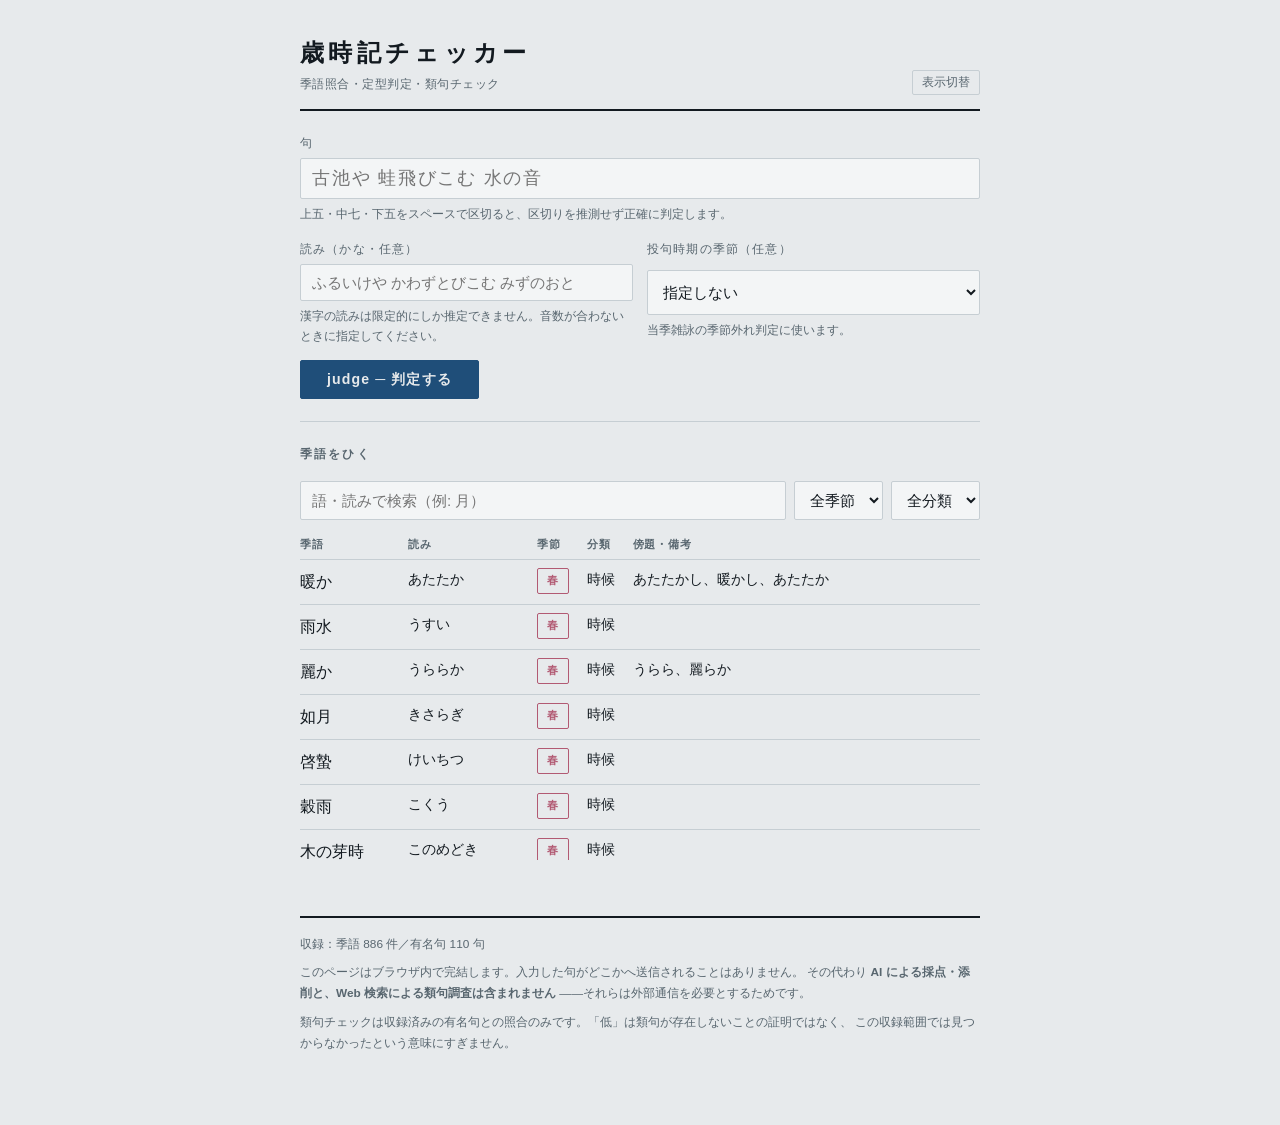
==== commit 6b0459ad: "Expand kigo database from 341 to 886 entries (spring, winter, new year) The saijiki was mock-sized, " ====
--- a/haiku/index.html
+++ b/haiku/index.html
@@ -284,7 +284,7 @@
 </div>
 
 <script>
-const DATA = {"kigo":[{"w":"立春","k":"りっしゅん","s":"春","c":"時候","a":["春立つ"],"n":"二月四日頃。暦の上の春の始まり"},{"w":"早春","k":"そうしゅん","s":"春","c":"時候","a":[],"n":""},{"w":"春めく","k":"はるめく","s":"春","c":"時候","a":[],"n":""},{"w":"余寒","k":"よかん","s":"春","c":"時候","a":["残る寒さ"],"n":""},{"w":"春寒","k":"はるさむ","s":"春","c":"時候","a":[],"n":""},{"w":"春分","k":"しゅんぶん","s":"春","c":"時候","a":[],"n":""},{"w":"彼岸","k":"ひがん","s":"春","c":"時候","a":["春彼岸"],"n":"単に彼岸といえば春。秋は秋彼岸"},{"w":"暖か","k":"あたたか","s":"春","c":"時候","a":["あたたかし"],"n":""},{"w":"麗か","k":"うららか","s":"春","c":"時候","a":["うらら"],"n":""},{"w":"春の日","k":"はるのひ","s":"春","c":"時候","a":[],"n":""},{"w":"花冷","k":"はなびえ","s":"春","c":"時候","a":["花冷え"],"n":""},{"w":"春深し","k":"はるふかし","s":"春","c":"時候","a":["春深む"],"n":""},{"w":"行く春","k":"ゆくはる","s":"春","c":"時候","a":["春惜しむ"],"n":""},{"w":"春の宵","k":"はるのよい","s":"春","c":"時候","a":[],"n":""},{"w":"遅日","k":"ちじつ","s":"春","c":"時候","a":["日永"],"n":""},{"w":"春風","k":"はるかぜ","s":"春","c":"天文","a":["しゅんぷう"],"n":""},{"w":"東風","k":"こち","s":"春","c":"天文","a":[],"n":""},{"w":"春一番","k":"はるいちばん","s":"春","c":"天文","a":[],"n":""},{"w":"春の月","k":"はるのつき","s":"春","c":"天文","a":[],"n":""},{"w":"朧月","k":"おぼろづき","s":"春","c":"天文","a":["朧"],"n":""},{"w":"霞","k":"かすみ","s":"春","c":"天文","a":["霞む"],"n":""},{"w":"春雨","k":"はるさめ","s":"春","c":"天文","a":[],"n":""},{"w":"春時雨","k":"はるしぐれ","s":"春","c":"天文","a":[],"n":""},{"w":"陽炎","k":"かげろう","s":"春","c":"天文","a":[],"n":""},{"w":"花曇","k":"はなぐもり","s":"春","c":"天文","a":["花曇り"],"n":""},{"w":"春雷","k":"しゅんらい","s":"春","c":"天文","a":[],"n":""},{"w":"春の空","k":"はるのそら","s":"春","c":"天文","a":[],"n":""},{"w":"春の海","k":"はるのうみ","s":"春","c":"地理","a":[],"n":""},{"w":"春の山","k":"はるのやま","s":"春","c":"地理","a":[],"n":""},{"w":"山笑ふ","k":"やまわらう","s":"春","c":"地理","a":["山笑う"],"n":""},{"w":"雪解","k":"ゆきどけ","s":"春","c":"地理","a":["雪解け"],"n":""},{"w":"雪崩","k":"なだれ","s":"春","c":"地理","a":[],"n":""},{"w":"残雪","k":"ざんせつ","s":"春","c":"地理","a":[],"n":""},{"w":"春の川","k":"はるのかわ","s":"春","c":"地理","a":[],"n":""},{"w":"水温む","k":"みずぬるむ","s":"春","c":"地理","a":[],"n":""},{"w":"春田","k":"はるた","s":"春","c":"地理","a":[],"n":""},{"w":"種蒔","k":"たねまき","s":"春","c":"生活","a":["種蒔き"],"n":""},{"w":"花見","k":"はなみ","s":"春","c":"生活","a":["観桜"],"n":""},{"w":"潮干狩","k":"しおひがり","s":"春","c":"生活","a":["潮干狩り"],"n":""},{"w":"遠足","k":"えんそく","s":"春","c":"生活","a":[],"n":""},{"w":"春着","k":"はるぎ","s":"春","c":"生活","a":[],"n":""},{"w":"茶摘","k":"ちゃつみ","s":"春","c":"生活","a":["茶摘み"],"n":""},{"w":"田打","k":"たうち","s":"春","c":"生活","a":[],"n":""},{"w":"入学","k":"にゅうがく","s":"春","c":"生活","a":["新入生"],"n":""},{"w":"進級","k":"しんきゅう","s":"春","c":"生活","a":[],"n":""},{"w":"鞦韆","k":"ぶらんこ","s":"春","c":"生活","a":["ブランコ"],"n":""},{"w":"風船","k":"ふうせん","s":"春","c":"生活","a":[],"n":""},{"w":"石鹸玉","k":"しゃぼんだま","s":"春","c":"生活","a":["シャボン玉"],"n":""},{"w":"雛祭","k":"ひなまつり","s":"春","c":"行事","a":["雛祭り","雛の日","雛"],"n":""},{"w":"涅槃会","k":"ねはんえ","s":"春","c":"行事","a":[],"n":""},{"w":"卒業","k":"そつぎょう","s":"春","c":"行事","a":["卒業式"],"n":""},{"w":"花祭","k":"はなまつり","s":"春","c":"行事","a":["灌仏会"],"n":""},{"w":"遍路","k":"へんろ","s":"春","c":"行事","a":["お遍路"],"n":""},{"w":"復活祭","k":"ふっかつさい","s":"春","c":"行事","a":["イースター"],"n":""},{"w":"鶯","k":"うぐいす","s":"春","c":"動物","a":[],"n":""},{"w":"雲雀","k":"ひばり","s":"春","c":"動物","a":[],"n":""},{"w":"燕","k":"つばめ","s":"春","c":"動物","a":["つばくらめ"],"n":""},{"w":"蛙","k":"かわず","s":"春","c":"動物","a":["かえる"],"n":""},{"w":"蝶","k":"ちょう","s":"春","c":"動物","a":["蝶々"],"n":""},{"w":"蜂","k":"はち","s":"春","c":"動物","a":[],"n":""},{"w":"白魚","k":"しらうお","s":"春","c":"動物","a":[],"n":""},{"w":"若鮎","k":"わかあゆ","s":"春","c":"動物","a":[],"n":""},{"w":"猫の恋","k":"ねこのこい","s":"春","c":"動物","a":[],"n":""},{"w":"巣立","k":"すだち","s":"春","c":"動物","a":["巣立ち"],"n":""},{"w":"帰る雁","k":"かえるかり","s":"春","c":"動物","a":["雁帰る"],"n":""},{"w":"桜","k":"さくら","s":"春","c":"植物","a":["花"],"n":"俳句で単に「花」といえば桜"},{"w":"梅","k":"うめ","s":"春","c":"植物","a":["梅の花"],"n":""},{"w":"桃の花","k":"もものはな","s":"春","c":"植物","a":[],"n":""},{"w":"椿","k":"つばき","s":"春","c":"植物","a":[],"n":""},{"w":"木蓮","k":"もくれん","s":"春","c":"植物","a":[],"n":""},{"w":"藤","k":"ふじ","s":"春","c":"植物","a":["藤の花"],"n":""},{"w":"山吹","k":"やまぶき","s":"春","c":"植物","a":[],"n":""},{"w":"菜の花","k":"なのはな","s":"春","c":"植物","a":["花菜"],"n":""},{"w":"蒲公英","k":"たんぽぽ","s":"春","c":"植物","a":["タンポポ"],"n":""},{"w":"土筆","k":"つくし","s":"春","c":"植物","a":[],"n":""},{"w":"蕨","k":"わらび","s":"春","c":"植物","a":[],"n":""},{"w":"若草","k":"わかくさ","s":"春","c":"植物","a":["春草"],"n":""},{"w":"木の芽","k":"このめ","s":"春","c":"植物","a":["芽吹き"],"n":""},{"w":"柳","k":"やなぎ","s":"春","c":"植物","a":["青柳"],"n":""},{"w":"立夏","k":"りっか","s":"夏","c":"時候","a":["夏立つ"],"n":""},{"w":"薄暑","k":"はくしょ","s":"夏","c":"時候","a":[],"n":""},{"w":"五月晴","k":"さつきばれ","s":"夏","c":"時候","a":["五月晴れ"],"n":""},{"w":"梅雨","k":"つゆ","s":"夏","c":"時候","a":["梅雨入り","五月雨"],"n":""},{"w":"短夜","k":"みじかよ","s":"夏","c":"時候","a":[],"n":""},{"w":"夏至","k":"げし","s":"夏","c":"時候","a":[],"n":""},{"w":"炎暑","k":"えんしょ","s":"夏","c":"時候","a":["酷暑"],"n":""},{"w":"大暑","k":"たいしょ","s":"夏","c":"時候","a":[],"n":""},{"w":"土用","k":"どよう","s":"夏","c":"時候","a":[],"n":""},{"w":"涼し","k":"すずし","s":"夏","c":"時候","a":["涼しさ"],"n":""},{"w":"晩夏","k":"ばんか","s":"夏","c":"時候","a":[],"n":""},{"w":"夏の月","k":"なつのつき","s":"夏","c":"天文","a":[],"n":""},{"w":"雲の峰","k":"くものみね","s":"夏","c":"天文","a":["入道雲"],"n":""},{"w":"夕立","k":"ゆうだち","s":"夏","c":"天文","a":[],"n":""},{"w":"雷","k":"かみなり","s":"夏","c":"天文","a":["いかづち"],"n":""},{"w":"虹","k":"にじ","s":"夏","c":"天文","a":[],"n":""},{"w":"南風","k":"みなみかぜ","s":"夏","c":"天文","a":["はえ"],"n":""},{"w":"薫風","k":"くんぷう","s":"夏","c":"天文","a":["風薫る"],"n":""},{"w":"旱","k":"ひでり","s":"夏","c":"天文","a":["日照り"],"n":""},{"w":"夕焼","k":"ゆうやけ","s":"夏","c":"天文","a":["夕焼け"],"n":""},{"w":"朝焼","k":"あさやけ","s":"夏","c":"天文","a":["朝焼け"],"n":""},{"w":"日盛","k":"ひざかり","s":"夏","c":"天文","a":[],"n":""},{"w":"夏の海","k":"なつのうみ","s":"夏","c":"地理","a":[],"n":""},{"w":"清水","k":"しみず","s":"夏","c":"地理","a":[],"n":""},{"w":"泉","k":"いずみ","s":"夏","c":"地理","a":[],"n":""},{"w":"滝","k":"たき","s":"夏","c":"地理","a":[],"n":""},{"w":"青田","k":"あおた","s":"夏","c":"地理","a":[],"n":""},{"w":"夏野","k":"なつの","s":"夏","c":"地理","a":[],"n":""},{"w":"出水","k":"でみず","s":"夏","c":"地理","a":[],"n":""},{"w":"田植","k":"たうえ","s":"夏","c":"生活","a":["田植え"],"n":""},{"w":"更衣","k":"ころもがえ","s":"夏","c":"生活","a":["衣更え"],"n":""},{"w":"浴衣","k":"ゆかた","s":"夏","c":"生活","a":[],"n":""},{"w":"団扇","k":"うちわ","s":"夏","c":"生活","a":[],"n":""},{"w":"扇風機","k":"せんぷうき","s":"夏","c":"生活","a":[],"n":""},{"w":"風鈴","k":"ふうりん","s":"夏","c":"生活","a":[],"n":""},{"w":"蚊帳","k":"かや","s":"夏","c":"生活","a":[],"n":""},{"w":"昼寝","k":"ひるね","s":"夏","c":"生活","a":[],"n":""},{"w":"麦刈","k":"むぎかり","s":"夏","c":"生活","a":["麦刈り"],"n":""},{"w":"冷奴","k":"ひややっこ","s":"夏","c":"生活","a":[],"n":""},{"w":"甘酒","k":"あまざけ","s":"夏","c":"生活","a":[],"n":""},{"w":"打水","k":"うちみず","s":"夏","c":"生活","a":["打ち水"],"n":""},{"w":"日傘","k":"ひがさ","s":"夏","c":"生活","a":[],"n":""},{"w":"ラムネ","k":"らむね","s":"夏","c":"生活","a":[],"n":""},{"w":"水着","k":"みずぎ","s":"夏","c":"生活","a":[],"n":""},{"w":"登山","k":"とざん","s":"夏","c":"生活","a":[],"n":""},{"w":"汗","k":"あせ","s":"夏","c":"生活","a":[],"n":""},{"w":"端午","k":"たんご","s":"夏","c":"行事","a":["端午の節句"],"n":""},{"w":"鯉幟","k":"こいのぼり","s":"夏","c":"行事","a":["鯉のぼり"],"n":""},{"w":"祭","k":"まつり","s":"夏","c":"行事","a":["夏祭"],"n":"単に「祭」といえば夏の季語"},{"w":"花火","k":"はなび","s":"夏","c":"行事","a":[],"n":""},{"w":"川開","k":"かわびらき","s":"夏","c":"行事","a":["川開き"],"n":""},{"w":"神輿","k":"みこし","s":"夏","c":"行事","a":["御輿"],"n":""},{"w":"蛍","k":"ほたる","s":"夏","c":"動物","a":[],"n":""},{"w":"蝉","k":"せみ","s":"夏","c":"動物","a":[],"n":""},{"w":"蟻","k":"あり","s":"夏","c":"動物","a":[],"n":""},{"w":"金魚","k":"きんぎょ","s":"夏","c":"動物","a":[],"n":""},{"w":"鮎","k":"あゆ","s":"夏","c":"動物","a":[],"n":""},{"w":"蚊","k":"か","s":"夏","c":"動物","a":[],"n":""},{"w":"蝸牛","k":"かたつむり","s":"夏","c":"動物","a":["でんでんむし"],"n":""},{"w":"蛇","k":"へび","s":"夏","c":"動物","a":[],"n":""},{"w":"郭公","k":"かっこう","s":"夏","c":"動物","a":[],"n":""},{"w":"時鳥","k":"ほととぎす","s":"夏","c":"動物","a":["杜鵑"],"n":""},{"w":"目高","k":"めだか","s":"夏","c":"動物","a":["メダカ"],"n":""},{"w":"薔薇","k":"ばら","s":"夏","c":"植物","a":["バラ"],"n":""},{"w":"牡丹","k":"ぼたん","s":"夏","c":"植物","a":[],"n":""},{"w":"紫陽花","k":"あじさい","s":"夏","c":"植物","a":["アジサイ"],"n":""},{"w":"菖蒲","k":"あやめ","s":"夏","c":"植物","a":["花菖蒲"],"n":""},{"w":"百合","k":"ゆり","s":"夏","c":"植物","a":["ユリ"],"n":""},{"w":"向日葵","k":"ひまわり","s":"夏","c":"植物","a":["ヒマワリ"],"n":""},{"w":"夕顔","k":"ゆうがお","s":"夏","c":"植物","a":[],"n":""},{"w":"睡蓮","k":"すいれん","s":"夏","c":"植物","a":[],"n":""},{"w":"若葉","k":"わかば","s":"夏","c":"植物","a":[],"n":""},{"w":"青葉","k":"あおば","s":"夏","c":"植物","a":[],"n":""},{"w":"新緑","k":"しんりょく","s":"夏","c":"植物","a":[],"n":""},{"w":"万緑","k":"ばんりょく","s":"夏","c":"植物","a":[],"n":""},{"w":"竹の子","k":"たけのこ","s":"夏","c":"植物","a":["筍"],"n":""},{"w":"早苗","k":"さなえ","s":"夏","c":"植物","a":[],"n":""},{"w":"苺","k":"いちご","s":"夏","c":"植物","a":["イチゴ"],"n":""},{"w":"胡瓜","k":"きゅうり","s":"夏","c":"植物","a":[],"n":""},{"w":"茄子","k":"なす","s":"夏","c":"植物","a":["なすび"],"n":""},{"w":"立秋","k":"りっしゅう","s":"秋","c":"時候","a":["秋立つ"],"n":""},{"w":"残暑","k":"ざんしょ","s":"秋","c":"時候","a":[],"n":""},{"w":"新涼","k":"しんりょう","s":"秋","c":"時候","a":[],"n":""},{"w":"秋分","k":"しゅうぶん","s":"秋","c":"時候","a":[],"n":""},{"w":"夜長","k":"よなが","s":"秋","c":"時候","a":["長き夜"],"n":""},{"w":"白露","k":"はくろ","s":"秋","c":"時候","a":[],"n":""},{"w":"秋深し","k":"あきふかし","s":"秋","c":"時候","a":["秋深む"],"n":""},{"w":"冷やか","k":"ひややか","s":"秋","c":"時候","a":[],"n":""},{"w":"身に入む","k":"みにしむ","s":"秋","c":"時候","a":[],"n":""},{"w":"秋の暮","k":"あきのくれ","s":"秋","c":"時候","a":["秋の暮れ"],"n":""},{"w":"行く秋","k":"ゆくあき","s":"秋","c":"時候","a":["秋惜しむ"],"n":""},{"w":"秋彼岸","k":"あきひがん","s":"秋","c":"時候","a":[],"n":""},{"w":"秋の空","k":"あきのそら","s":"秋","c":"天文","a":["秋空"],"n":""},{"w":"天の川","k":"あまのがわ","s":"秋","c":"天文","a":["銀河"],"n":""},{"w":"名月","k":"めいげつ","s":"秋","c":"天文","a":["月","良夜"],"n":"俳句で単に「月」といえば秋"},{"w":"十六夜","k":"いざよい","s":"秋","c":"天文","a":[],"n":""},{"w":"星月夜","k":"ほしづきよ","s":"秋","c":"天文","a":[],"n":""},{"w":"稲妻","k":"いなずま","s":"秋","c":"天文","a":[],"n":""},{"w":"野分","k":"のわき","s":"秋","c":"天文","a":[],"n":""},{"w":"秋風","k":"あきかぜ","s":"秋","c":"天文","a":[],"n":""},{"w":"露","k":"つゆ","s":"秋","c":"天文","a":["白露"],"n":""},{"w":"霧","k":"きり","s":"秋","c":"天文","a":[],"n":""},{"w":"鰯雲","k":"いわしぐも","s":"秋","c":"天文","a":[],"n":""},{"w":"台風","k":"たいふう","s":"秋","c":"天文","a":[],"n":""},{"w":"秋の水","k":"あきのみず","s":"秋","c":"地理","a":[],"n":""},{"w":"花野","k":"はなの","s":"秋","c":"地理","a":[],"n":""},{"w":"刈田","k":"かりた","s":"秋","c":"地理","a":[],"n":""},{"w":"山粧ふ","k":"やまよそおう","s":"秋","c":"地理","a":["山粧う"],"n":""},{"w":"落し水","k":"おとしみず","s":"秋","c":"地理","a":[],"n":""},{"w":"稲刈","k":"いねかり","s":"秋","c":"生活","a":["稲刈り"],"n":""},{"w":"案山子","k":"かかし","s":"秋","c":"生活","a":[],"n":""},{"w":"新米","k":"しんまい","s":"秋","c":"生活","a":[],"n":""},{"w":"夜業","k":"やぎょう","s":"秋","c":"生活","a":["夜なべ"],"n":""},{"w":"灯火親し","k":"とうかしたし","s":"秋","c":"生活","a":[],"n":""},{"w":"運動会","k":"うんどうかい","s":"秋","c":"生活","a":[],"n":""},{"w":"相撲","k":"すもう","s":"秋","c":"生活","a":[],"n":""},{"w":"秋思","k":"しゅうし","s":"秋","c":"生活","a":[],"n":""},{"w":"七夕","k":"たなばた","s":"秋","c":"行事","a":[],"n":""},{"w":"盂蘭盆","k":"うらぼん","s":"秋","c":"行事","a":["盆","お盆"],"n":""},{"w":"墓参","k":"はかまいり","s":"秋","c":"行事","a":["墓参り"],"n":""},{"w":"送り火","k":"おくりび","s":"秋","c":"行事","a":[],"n":""},{"w":"月見","k":"つきみ","s":"秋","c":"行事","a":[],"n":""},{"w":"十三夜","k":"じゅうさんや","s":"秋","c":"行事","a":[],"n":""},{"w":"新酒","k":"しんしゅ","s":"秋","c":"行事","a":[],"n":""},{"w":"蜻蛉","k":"とんぼ","s":"秋","c":"動物","a":["トンボ"],"n":""},{"w":"鈴虫","k":"すずむし","s":"秋","c":"動物","a":[],"n":""},{"w":"蟋蟀","k":"こおろぎ","s":"秋","c":"動物","a":["コオロギ"],"n":""},{"w":"鰯","k":"いわし","s":"秋","c":"動物","a":[],"n":""},{"w":"秋刀魚","k":"さんま","s":"秋","c":"動物","a":["サンマ"],"n":""},{"w":"鹿","k":"しか","s":"秋","c":"動物","a":[],"n":""},{"w":"雁","k":"かり","s":"秋","c":"動物","a":["がん"],"n":""},{"w":"渡り鳥","k":"わたりどり","s":"秋","c":"動物","a":[],"n":""},{"w":"啄木鳥","k":"きつつき","s":"秋","c":"動物","a":[],"n":""},{"w":"鵙","k":"もず","s":"秋","c":"動物","a":["百舌"],"n":""},{"w":"蓑虫","k":"みのむし","s":"秋","c":"動物","a":[],"n":""},{"w":"紅葉","k":"もみじ","s":"秋","c":"植物","a":["もみぢ","こうよう"],"n":""},{"w":"銀杏散る","k":"いちょうちる","s":"秋","c":"植物","a":[],"n":""},{"w":"菊","k":"きく","s":"秋","c":"植物","a":[],"n":""},{"w":"萩","k":"はぎ","s":"秋","c":"植物","a":[],"n":""},{"w":"芒","k":"すすき","s":"秋","c":"植物","a":["薄","尾花"],"n":""},{"w":"桔梗","k":"ききょう","s":"秋","c":"植物","a":[],"n":""},{"w":"女郎花","k":"おみなえし","s":"秋","c":"植物","a":[],"n":""},{"w":"コスモス","k":"こすもす","s":"秋","c":"植物","a":["秋桜"],"n":""},{"w":"曼珠沙華","k":"まんじゅしゃげ","s":"秋","c":"植物","a":["彼岸花"],"n":""},{"w":"朝顔","k":"あさがお","s":"秋","c":"植物","a":["アサガオ"],"n":"夏のイメージだが季語としては秋"},{"w":"柿","k":"かき","s":"秋","c":"植物","a":[],"n":""},{"w":"栗","k":"くり","s":"秋","c":"植物","a":[],"n":""},{"w":"葡萄","k":"ぶどう","s":"秋","c":"植物","a":["ブドウ"],"n":""},{"w":"梨","k":"なし","s":"秋","c":"植物","a":[],"n":""},{"w":"林檎","k":"りんご","s":"秋","c":"植物","a":["リンゴ"],"n":""},{"w":"木の実","k":"このみ","s":"秋","c":"植物","a":[],"n":""},{"w":"立冬","k":"りっとう","s":"冬","c":"時候","a":["冬立つ"],"n":""},{"w":"小春","k":"こはる","s":"冬","c":"時候","a":["小春日和"],"n":"字面に反して冬の季語"},{"w":"冬至","k":"とうじ","s":"冬","c":"時候","a":[],"n":""},{"w":"師走","k":"しわす","s":"冬","c":"時候","a":[],"n":""},{"w":"寒","k":"かん","s":"冬","c":"時候","a":["寒の入り"],"n":""},{"w":"大寒","k":"だいかん","s":"冬","c":"時候","a":[],"n":""},{"w":"小寒","k":"しょうかん","s":"冬","c":"時候","a":[],"n":""},{"w":"短日","k":"たんじつ","s":"冬","c":"時候","a":["日短か"],"n":""},{"w":"冬深し","k":"ふゆふかし","s":"冬","c":"時候","a":[],"n":""},{"w":"節分","k":"せつぶん","s":"冬","c":"時候","a":[],"n":""},{"w":"除夜","k":"じょや","s":"冬","c":"時候","a":["大晦日"],"n":""},{"w":"時雨","k":"しぐれ","s":"冬","c":"天文","a":[],"n":""},{"w":"木枯","k":"こがらし","s":"冬","c":"天文","a":["木枯し","凩"],"n":""},{"w":"初雪","k":"はつゆき","s":"冬","c":"天文","a":[],"n":""},{"w":"雪","k":"ゆき","s":"冬","c":"天文","a":[],"n":""},{"w":"霜","k":"しも","s":"冬","c":"天文","a":[],"n":""},{"w":"氷","k":"こおり","s":"冬","c":"天文","a":[],"n":""},{"w":"寒月","k":"かんげつ","s":"冬","c":"天文","a":["冬の月"],"n":""},{"w":"冬晴","k":"ふゆばれ","s":"冬","c":"天文","a":["冬晴れ"],"n":""},{"w":"北風","k":"きたかぜ","s":"冬","c":"天文","a":[],"n":""},{"w":"霰","k":"あられ","s":"冬","c":"天文","a":[],"n":""},{"w":"吹雪","k":"ふぶき","s":"冬","c":"天文","a":[],"n":""},{"w":"冬の海","k":"ふゆのうみ","s":"冬","c":"地理","a":[],"n":""},{"w":"冬の山","k":"ふゆのやま","s":"冬","c":"地理","a":[],"n":""},{"w":"山眠る","k":"やまねむる","s":"冬","c":"地理","a":[],"n":""},{"w":"枯野","k":"かれの","s":"冬","c":"地理","a":[],"n":""},{"w":"氷柱","k":"つらら","s":"冬","c":"地理","a":[],"n":""},{"w":"冬田","k":"ふゆた","s":"冬","c":"地理","a":[],"n":""},{"w":"炬燵","k":"こたつ","s":"冬","c":"生活","a":["コタツ"],"n":""},{"w":"火鉢","k":"ひばち","s":"冬","c":"生活","a":[],"n":""},{"w":"焚火","k":"たきび","s":"冬","c":"生活","a":["焚き火"],"n":""},{"w":"風邪","k":"かぜ","s":"冬","c":"生活","a":[],"n":""},{"w":"咳","k":"せき","s":"冬","c":"生活","a":[],"n":""},{"w":"蒲団","k":"ふとん","s":"冬","c":"生活","a":["布団"],"n":""},{"w":"襟巻","k":"えりまき","s":"冬","c":"生活","a":["マフラー"],"n":""},{"w":"手袋","k":"てぶくろ","s":"冬","c":"生活","a":[],"n":""},{"w":"外套","k":"がいとう","s":"冬","c":"生活","a":["コート"],"n":""},{"w":"湯豆腐","k":"ゆどうふ","s":"冬","c":"生活","a":[],"n":""},{"w":"鍋焼","k":"なべやき","s":"冬","c":"生活","a":["鍋"],"n":""},{"w":"餅搗","k":"もちつき","s":"冬","c":"生活","a":["餅つき"],"n":""},{"w":"年の市","k":"としのいち","s":"冬","c":"生活","a":[],"n":""},{"w":"煤払","k":"すすはらい","s":"冬","c":"生活","a":["大掃除"],"n":""},{"w":"蜜柑","k":"みかん","s":"冬","c":"生活","a":["ミカン"],"n":""},{"w":"冬籠","k":"ふゆごもり","s":"冬","c":"生活","a":["冬ごもり"],"n":""},{"w":"スキー","k":"すきー","s":"冬","c":"生活","a":[],"n":""},{"w":"ストーブ","k":"すとーぶ","s":"冬","c":"生活","a":[],"n":""},{"w":"おでん","k":"おでん","s":"冬","c":"生活","a":[],"n":""},{"w":"クリスマス","k":"くりすます","s":"冬","c":"行事","a":["聖夜"],"n":""},{"w":"年忘","k":"としわすれ","s":"冬","c":"行事","a":["忘年会"],"n":""},{"w":"年の暮","k":"としのくれ","s":"冬","c":"行事","a":["歳晩"],"n":""},{"w":"除夜の鐘","k":"じょやのかね","s":"冬","c":"行事","a":[],"n":""},{"w":"酉の市","k":"とりのいち","s":"冬","c":"行事","a":[],"n":""},{"w":"七五三","k":"しちごさん","s":"冬","c":"行事","a":[],"n":""},{"w":"鶴","k":"つる","s":"冬","c":"動物","a":[],"n":""},{"w":"白鳥","k":"はくちょう","s":"冬","c":"動物","a":[],"n":""},{"w":"鴨","k":"かも","s":"冬","c":"動物","a":[],"n":""},{"w":"千鳥","k":"ちどり","s":"冬","c":"動物","a":[],"n":""},{"w":"鷹","k":"たか","s":"冬","c":"動物","a":[],"n":""},{"w":"兎","k":"うさぎ","s":"冬","c":"動物","a":[],"n":""},{"w":"狐","k":"きつね","s":"冬","c":"動物","a":[],"n":""},{"w":"河豚","k":"ふぐ","s":"冬","c":"動物","a":[],"n":""},{"w":"鮟鱇","k":"あんこう","s":"冬","c":"動物","a":[],"n":""},{"w":"牡蠣","k":"かき","s":"冬","c":"動物","a":[],"n":""},{"w":"寒雀","k":"かんすずめ","s":"冬","c":"動物","a":[],"n":""},{"w":"水仙","k":"すいせん","s":"冬","c":"植物","a":[],"n":""},{"w":"山茶花","k":"さざんか","s":"冬","c":"植物","a":[],"n":""},{"w":"寒椿","k":"かんつばき","s":"冬","c":"植物","a":[],"n":""},{"w":"枯木","k":"かれき","s":"冬","c":"植物","a":["枯木立"],"n":""},{"w":"落葉","k":"おちば","s":"冬","c":"植物","a":["落ち葉"],"n":""},{"w":"冬枯","k":"ふゆがれ","s":"冬","c":"植物","a":["冬枯れ"],"n":""},{"w":"枯尾花","k":"かれおばな","s":"冬","c":"植物","a":[],"n":""},{"w":"大根","k":"だいこん","s":"冬","c":"植物","a":[],"n":""},{"w":"白菜","k":"はくさい","s":"冬","c":"植物","a":[],"n":""},{"w":"葱","k":"ねぎ","s":"冬","c":"植物","a":[],"n":""},{"w":"冬木立","k":"ふゆこだち","s":"冬","c":"植物","a":[],"n":""},{"w":"元日","k":"がんじつ","s":"新年","c":"時候","a":["元旦"],"n":""},{"w":"正月","k":"しょうがつ","s":"新年","c":"時候","a":[],"n":""},{"w":"三が日","k":"さんがにち","s":"新年","c":"時候","a":["三箇日"],"n":""},{"w":"松の内","k":"まつのうち","s":"新年","c":"時候","a":[],"n":""},{"w":"初春","k":"はつはる","s":"新年","c":"時候","a":["新春"],"n":""},{"w":"新年","k":"しんねん","s":"新年","c":"時候","a":[],"n":""},{"w":"去年今年","k":"こぞことし","s":"新年","c":"時候","a":[],"n":""},{"w":"初日","k":"はつひ","s":"新年","c":"天文","a":["初日の出"],"n":""},{"w":"初空","k":"はつぞら","s":"新年","c":"天文","a":[],"n":""},{"w":"初明り","k":"はつあかり","s":"新年","c":"天文","a":[],"n":""},{"w":"初凪","k":"はつなぎ","s":"新年","c":"天文","a":[],"n":""},{"w":"初富士","k":"はつふじ","s":"新年","c":"地理","a":[],"n":""},{"w":"初景色","k":"はつげしき","s":"新年","c":"地理","a":[],"n":""},{"w":"御節","k":"おせち","s":"新年","c":"生活","a":["おせち"],"n":""},{"w":"雑煮","k":"ぞうに","s":"新年","c":"生活","a":[],"n":""},{"w":"屠蘇","k":"とそ","s":"新年","c":"生活","a":["お屠蘇"],"n":""},{"w":"年玉","k":"としだま","s":"新年","c":"生活","a":["お年玉"],"n":""},{"w":"書初","k":"かきぞめ","s":"新年","c":"生活","a":["書初め"],"n":""},{"w":"初湯","k":"はつゆ","s":"新年","c":"生活","a":[],"n":""},{"w":"独楽","k":"こま","s":"新年","c":"生活","a":["こま"],"n":""},{"w":"羽子板","k":"はごいた","s":"新年","c":"生活","a":["羽根突き"],"n":""},{"w":"福笑","k":"ふくわらい","s":"新年","c":"生活","a":["福笑い"],"n":""},{"w":"数の子","k":"かずのこ","s":"新年","c":"生活","a":[],"n":""},{"w":"初詣","k":"はつもうで","s":"新年","c":"行事","a":[],"n":""},{"w":"七草","k":"ななくさ","s":"新年","c":"行事","a":["七草粥"],"n":""},{"w":"左義長","k":"さぎちょう","s":"新年","c":"行事","a":["どんど焼"],"n":""},{"w":"出初","k":"でぞめ","s":"新年","c":"行事","a":["出初式"],"n":""},{"w":"鏡開","k":"かがみびらき","s":"新年","c":"行事","a":["鏡開き"],"n":""},{"w":"若水","k":"わかみず","s":"新年","c":"行事","a":[],"n":""},{"w":"初鶏","k":"はつとり","s":"新年","c":"動物","a":[],"n":""},{"w":"初雀","k":"はつすずめ","s":"新年","c":"動物","a":[],"n":""},{"w":"嫁が君","k":"よめがきみ","s":"新年","c":"動物","a":[],"n":""},{"w":"福寿草","k":"ふくじゅそう","s":"新年","c":"植物","a":[],"n":""},{"w":"若菜","k":"わかな","s":"新年","c":"植物","a":[],"n":""},{"w":"楪","k":"ゆずりは","s":"新年","c":"植物","a":["譲葉"],"n":""},{"w":"松飾","k":"まつかざり","s":"新年","c":"植物","a":["門松"],"n":""}],"famous":[{"t":"古池や蛙飛びこむ水の音","k":"ふるいけやかわずとびこむみずのおと","a":"松尾芭蕉"},{"t":"夏草や兵どもが夢の跡","k":"なつくさやつわものどもがゆめのあと","a":"松尾芭蕉"},{"t":"閑さや岩にしみ入る蝉の声","k":"しずけさやいわにしみいるせみのこえ","a":"松尾芭蕉"},{"t":"五月雨をあつめて早し最上川","k":"さみだれをあつめてはやしもがみがわ","a":"松尾芭蕉"},{"t":"荒海や佐渡によこたふ天の川","k":"あらうみやさどによこたうあまのがわ","a":"松尾芭蕉"},{"t":"旅に病んで夢は枯野をかけ廻る","k":"たびにやんでゆめはかれのをかけめぐる","a":"松尾芭蕉"},{"t":"秋深き隣は何をする人ぞ","k":"あきふかきとなりはなにをするひとぞ","a":"松尾芭蕉"},{"t":"名月や池をめぐりて夜もすがら","k":"めいげつやいけをめぐりてよもすがら","a":"松尾芭蕉"},{"t":"この道や行く人なしに秋の暮","k":"このみちやゆくひとなしにあきのくれ","a":"松尾芭蕉"},{"t":"枯枝に烏のとまりけり秋の暮","k":"かれえだにからすのとまりけりあきのくれ","a":"松尾芭蕉"},{"t":"海くれて鴨の声ほのかに白し","k":"うみくれてかものこえほのかにしろし","a":"松尾芭蕉"},{"t":"初しぐれ猿も小蓑をほしげ也","k":"はつしぐれさるもこみのをほしげなり","a":"松尾芭蕉"},{"t":"山路来て何やらゆかしすみれ草","k":"やまじきてなにやらゆかしすみれぐさ","a":"松尾芭蕉"},{"t":"行く春や鳥啼き魚の目は泪","k":"ゆくはるやとりなきうおのめはなみだ","a":"松尾芭蕉"},{"t":"石山の石より白し秋の風","k":"いしやまのいしよりしろしあきのかぜ","a":"松尾芭蕉"},{"t":"菜の花や月は東に日は西に","k":"なのはなやつきはひがしにひはにしに","a":"与謝蕪村"},{"t":"春の海終日のたりのたり哉","k":"はるのうみひねもすのたりのたりかな","a":"与謝蕪村"},{"t":"五月雨や大河を前に家二軒","k":"さみだれやたいがをまえにいえにけん","a":"与謝蕪村"},{"t":"斧入れて香におどろくや冬木立","k":"おのいれてかにおどろくやふゆこだち","a":"与謝蕪村"},{"t":"牡丹散つて打ちかさなりぬ二三片","k":"ぼたんちってうちかさなりぬにさんぺん","a":"与謝蕪村"},{"t":"月天心貧しき町を通りけり","k":"つきてんしんまずしきまちをとおりけり","a":"与謝蕪村"},{"t":"さみだれや名もなき川のおそろしき","k":"さみだれやなもなきかわのおそろしき","a":"与謝蕪村"},{"t":"夏河を越すうれしさよ手に草履","k":"なつかわをこすうれしさよてにぞうり","a":"与謝蕪村"},{"t":"凧きのふの空のありどころ","k":"いかのぼりきのうのそらのありどころ","a":"与謝蕪村"},{"t":"痩蛙まけるな一茶これにあり","k":"やせがえるまけるないっさこれにあり","a":"小林一茶"},{"t":"雀の子そこのけそこのけお馬が通る","k":"すずめのこそこのけそこのけおうまがとおる","a":"小林一茶"},{"t":"やれ打つな蠅が手をすり足をする","k":"やれうつなはえがてをすりあしをする","a":"小林一茶"},{"t":"めでたさも中位なりおらが春","k":"めでたさもちゅうくらいなりおらがはる","a":"小林一茶"},{"t":"痩蛙負けるな一茶ここにあり","k":"やせがえるまけるないっさここにあり","a":"小林一茶"},{"t":"我と来て遊べや親のない雀","k":"われときてあそべやおやのないすずめ","a":"小林一茶"},{"t":"名月を取つてくれろと泣く子哉","k":"めいげつをとってくれろとなくこかな","a":"小林一茶"},{"t":"これがまあつひの栖か雪五尺","k":"これがまあついのすみかかゆきごしゃく","a":"小林一茶"},{"t":"柿くへば鐘が鳴るなり法隆寺","k":"かきくえばかねがなるなりほうりゅうじ","a":"正岡子規"},{"t":"鶏頭の十四五本もありぬべし","k":"けいとうのじゅうしごほんもありぬべし","a":"正岡子規"},{"t":"いくたびも雪の深さを尋ねけり","k":"いくたびもゆきのふかさをたずねけり","a":"正岡子規"},{"t":"糸瓜咲て痰のつまりし仏かな","k":"へちまさいてたんのつまりしほとけかな","a":"正岡子規"},{"t":"赤蜻蛉筑波に雲もなかりけり","k":"あかとんぼつくばにくももなかりけり","a":"正岡子規"},{"t":"春や昔十五万石の城下かな","k":"はるやむかしじゅうごまんごくのじょうかかな","a":"正岡子規"},{"t":"遠山に日の当りたる枯野かな","k":"とおやまにひのあたりたるかれのかな","a":"高浜虚子"},{"t":"桐一葉日当りながら落ちにけり","k":"きりひとはひあたりながらおちにけり","a":"高浜虚子"},{"t":"流れゆく大根の葉の早さかな","k":"ながれゆくだいこのはのはやさかな","a":"高浜虚子"},{"t":"去年今年貫く棒の如きもの","k":"こぞことしつらぬくぼうのごときもの","a":"高浜虚子"},{"t":"白牡丹といふといへども紅ほのか","k":"はくぼたんというといえどもこうほのか","a":"高浜虚子"},{"t":"咳の子のなぞなぞあそびきりもなや","k":"せきのこのなぞなぞあそびきりもなや","a":"中村汀女"},{"t":"外にも出よ触るるばかりに春の月","k":"とにもでよふるるばかりにはるのつき","a":"中村汀女"},{"t":"たんぽぽや日はいつまでも大空に","k":"たんぽぽやひはいつまでもおおぞらに","a":"中村汀女"},{"t":"万緑の中や吾子の歯生え初むる","k":"ばんりょくのなかやあこのははえそむる","a":"中村草田男"},{"t":"降る雪や明治は遠くなりにけり","k":"ふるゆきやめいじはとおくなりにけり","a":"中村草田男"},{"t":"分け入つても分け入つても青い山","k":"わけいってもわけいってもあおいやま","a":"種田山頭火"},{"t":"うしろすがたのしぐれてゆくか","k":"うしろすがたのしぐれてゆくか","a":"種田山頭火"},{"t":"まつすぐな道でさみしい","k":"まっすぐなみちでさみしい","a":"種田山頭火"},{"t":"咳をしても一人","k":"せきをしてもひとり","a":"尾崎放哉"},{"t":"こんなよい月を一人で見て寝る","k":"こんなよいつきをひとりでみてねる","a":"尾崎放哉"},{"t":"入れものが無い両手で受ける","k":"いれものがないりょうてでうける","a":"尾崎放哉"},{"t":"冬蜂の死にどころなく歩きけり","k":"ふゆばちのしにどころなくあるきけり","a":"村上鬼城"},{"t":"生きかはり死にかはりして打つ田かな","k":"いきかわりしにかわりしてうつたかな","a":"村上鬼城"},{"t":"谺して山ほととぎすほしいまま","k":"こだましてやまほととぎすほしいまま","a":"杉田久女"},{"t":"花衣ぬぐやまつはる紐いろいろ","k":"はなごろもぬぐやまつわるひもいろいろ","a":"杉田久女"},{"t":"をりとりてはらりとおもきすすきかな","k":"おりとりてはらりとおもきすすきかな","a":"飯田蛇笏"},{"t":"芋の露連山影を正しうす","k":"いものつゆれんざんかげをただしうす","a":"飯田蛇笏"},{"t":"くろがねの秋の風鈴鳴りにけり","k":"くろがねのあきのふうりんなりにけり","a":"飯田蛇笏"},{"t":"赤い椿白い椿と落ちにけり","k":"あかいつばきしろいつばきとおちにけり","a":"河東碧梧桐"},{"t":"曳かれる牛が辻でずつと見廻した秋空だ","k":"ひかれるうしがつじでずっとみまわしたあきぞらだ","a":"河東碧梧桐"},{"t":"しんしんと肺碧きまで海のたび","k":"しんしんとはいあおきまでうみのたび","a":"篠原鳳作"},{"t":"海に出て木枯帰るところなし","k":"うみにでてこがらしかえるところなし","a":"山口誓子"},{"t":"ピストルがプールの硬き面にひびき","k":"ぴすとるがぷーるのかたきもにひびき","a":"山口誓子"},{"t":"夏草に汽罐車の車輪来て止る","k":"なつくさにきかんしゃのしゃりんきてとまる","a":"山口誓子"},{"t":"隅々に残る寒さや梅の花","k":"すみずみにのこるさむさやうめのはな","a":"松本たかし"},{"t":"チチポポと鼓打たうよ花月夜","k":"ちちぽぽとつづみうとうよはなづきよ","a":"松本たかし"},{"t":"算術の少年しのび泣けり夏","k":"さんじゅつのしょうねんしのびなけりなつ","a":"西東三鬼"},{"t":"水枕ガバリと寒い海がある","k":"みずまくらがばりとさむいうみがある","a":"西東三鬼"},{"t":"広島や卵食ふ時口ひらく","k":"ひろしまやたまごくうときくちひらく","a":"西東三鬼"},{"t":"戦争が廊下の奥に立つてゐた","k":"せんそうがろうかのおくにたっていた","a":"渡辺白泉"},{"t":"銃後といふ不思議な町を丘で見た","k":"じゅうごというふしぎなまちをおかでみた","a":"渡辺白泉"},{"t":"鰯雲人に告ぐべきことならず","k":"いわしぐもひとにつぐべきことならず","a":"加藤楸邨"},{"t":"隠岐やいま木の芽をかこむ怒濤かな","k":"おきやいまこのめをかこむどとうかな","a":"加藤楸邨"},{"t":"木の葉ふりやまずいそぐないそぐなよ","k":"このはふりやまずいそぐないそぐなよ","a":"加藤楸邨"},{"t":"咳の子の眼のかがやきぬ夜の底","k":"せきのこのめのかがやきぬよるのそこ","a":"石田波郷"},{"t":"バスを待ち大路の春をうたがはず","k":"ばすをまちおおじのはるをうたがわず","a":"石田波郷"},{"t":"プラタナス夜もみどりなる夏は来ぬ","k":"ぷらたなすよるもみどりなるなつはきぬ","a":"石田波郷"},{"t":"旅人と我が名呼ばれん初時雨","k":"たびびととわがなよばれんはつしぐれ","a":"松尾芭蕉"},{"t":"雪とけて村いつぱいの子どもかな","k":"ゆきとけてむらいっぱいのこどもかな","a":"小林一茶"},{"t":"目には青葉山ほととぎす初鰹","k":"めにはあおばやまほととぎすはつがつお","a":"山口素堂"},{"t":"朝顔に釣瓶とられてもらひ水","k":"あさがおにつるべとられてもらいみず","a":"加賀千代女"},{"t":"起きてみつ寝てみつ蚊帳の広さかな","k":"おきてみつねてみつかやのひろさかな","a":"浮橋"},{"t":"月一輪星無数空緑なり","k":"つきいちりんほしむすうそらみどりなり","a":"正岡子規"},{"t":"雪の朝二の字二の字の下駄のあと","k":"ゆきのあさにのじにのじのげたのあと","a":"田捨女"},{"t":"春風や闘志いだきて丘に立つ","k":"しゅんぷうやとうしいだきておかにたつ","a":"高浜虚子"},{"t":"初蝶来何色と問ふ黄と答ふ","k":"はつちょうくなにいろととうきとこたう","a":"高浜虚子"},{"t":"金亀子擲つ闇の深さかな","k":"こがねむしなげうつやみのふかさかな","a":"高浜虚子"},{"t":"囀をこぼさじと抱く大樹かな","k":"さえずりをこぼさじといだくたいじゅかな","a":"星野立子"},{"t":"しんしんと寒さがたのし歩みゆく","k":"しんしんとさむさがたのしあゆみゆく","a":"星野立子"},{"t":"父母のしきりに恋し雉子の声","k":"ちちははのしきりにこいしきじのこえ","a":"松尾芭蕉"},{"t":"秋深し隣は何をする人ぞ","k":"あきふかしとなりはなにをするひとぞ","a":"松尾芭蕉"},{"t":"冬牡丹千鳥よ雪のほととぎす","k":"ふゆぼたんちどりよゆきのほととぎす","a":"松尾芭蕉"},{"t":"むざんやな甲の下のきりぎりす","k":"むざんやなかぶとのしたのきりぎりす","a":"松尾芭蕉"},{"t":"象潟や雨に西施がねぶの花","k":"きさかたやあめにせいしがねぶのはな","a":"松尾芭蕉"},{"t":"一家に遊女もねたり萩と月","k":"ひとつやにゆうじょもねたりはぎとつき","a":"松尾芭蕉"},{"t":"初雪や水仙の葉のたわむまで","k":"はつゆきやすいせんのはのたわむまで","a":"松尾芭蕉"},{"t":"梅一輪一輪ほどの暖かさ","k":"うめいちりんいちりんほどのあたたかさ","a":"服部嵐雪"},{"t":"菊の香や奈良には古き仏達","k":"きくのかやならにはふるきほとけたち","a":"松尾芭蕉"},{"t":"秋風や模様のちがふ皿二つ","k":"あきかぜやもようのちがうさらふたつ","a":"原石鼎"},{"t":"頂上や殊に野菊の吹かれ居り","k":"ちょうじょうやことにのぎくのふかれおり","a":"原石鼎"},{"t":"咳をしてもひとり","k":"せきをしてもひとり","a":"尾崎放哉"},{"t":"春の夜のわれをおどろかしぬ鏡かな","k":"はるのよのわれをおどろかしぬかがみかな","a":"久保田万太郎"},{"t":"湯豆腐やいのちのはてのうすあかり","k":"ゆどうふやいのちのはてのうすあかり","a":"久保田万太郎"},{"t":"みちのくの町はいぶせき氷柱かな","k":"みちのくのまちはいぶせきつららかな","a":"山口青邨"},{"t":"たんぽぽのかたさや海の日も一輪","k":"たんぽぽのかたさやうみのひもいちりん","a":"中村草田男"},{"t":"玫瑰や今も沖には未来あり","k":"はまなすやいまもおきにはみらいあり","a":"中村草田男"},{"t":"冬の水一枝の影も欺かず","k":"ふゆのみずいっしのかげもあざむかず","a":"中村草田男"}],"readings":{"私":"わたし","僕":"ぼく","君":"きみ","母":"はは","父":"ちち","子":"こ","人":"ひと","手":"て","足":"あし","目":"め","耳":"みみ","口":"くち","声":"こえ","音":"おと","色":"いろ","光":"ひかり","影":"かげ","空":"そら","海":"うみ","山":"やま","川":"かわ","河":"かわ","田":"た","森":"もり","林":"はやし","野":"の","町":"まち","村":"むら","道":"みち","橋":"はし","駅":"えき","家":"いえ","窓":"まど","戸":"と","門":"もん","庭":"にわ","部屋":"へや","机":"つくえ","椅子":"いす","本":"ほん","紙":"かみ","水":"みず","火":"ひ","風":"かぜ","土":"つち","石":"いし","木":"き","葉":"は","花":"はな","実":"み","根":"ね","草":"くさ","鳥":"とり","犬":"いぬ","猫":"ねこ","馬":"うま","牛":"うし","魚":"さかな","虫":"むし","朝":"あさ","昼":"ひる","夜":"よる","夕":"ゆう","今日":"きょう","明日":"あす","昨日":"きのう","今":"いま","先":"さき","上":"うえ","下":"した","中":"なか","外":"そと","内":"うち","前":"まえ","後":"あと","右":"みぎ","左":"ひだり","北":"きた","南":"みなみ","東":"ひがし","西":"にし","白":"しろ","黒":"くろ","赤":"あか","青":"あお","黄":"き","一":"いち","二":"に","三":"さん","四":"し","五":"ご","六":"ろく","七":"しち","八":"はち","九":"きゅう","十":"じゅう","百":"ひゃく","千":"せん","万":"まん","年":"とし","月":"つき","日":"ひ","時":"とき","間":"あいだ","所":"ところ","事":"こと","物":"もの","心":"こころ","命":"いのち","夢":"ゆめ","涙":"なみだ","笑":"わら","泣":"な","見":"み","聞":"き","行":"い","来":"き","居":"い","立":"た","座":"すわ","歩":"ある","走":"はし","飛":"と","落":"お","散":"ち","咲":"さ","降":"ふ","吹":"ふ","流":"なが","光る":"ひかる","残":"のこ","消":"き","立春":"りっしゅん","早春":"そうしゅん","春めく":"はるめく","余寒":"よかん","春寒":"はるさむ","春分":"しゅんぶん","彼岸":"ひがん","暖か":"あたたか","麗か":"うららか","春の日":"はるのひ","花冷":"はなびえ","春深し":"はるふかし","行く春":"ゆくはる","春の宵":"はるのよい","遅日":"ちじつ","春風":"はるかぜ","東風":"こち","春一番":"はるいちばん","春の月":"はるのつき","朧月":"おぼろづき","霞":"かすみ","春雨":"はるさめ","春時雨":"はるしぐれ","陽炎":"かげろう","花曇":"はなぐもり","春雷":"しゅんらい","春の空":"はるのそら","春の海":"はるのうみ","春の山":"はるのやま","山笑ふ":"やまわらう","雪解":"ゆきどけ","雪崩":"なだれ","残雪":"ざんせつ","春の川":"はるのかわ","水温む":"みずぬるむ","春田":"はるた","種蒔":"たねまき","花見":"はなみ","潮干狩":"しおひがり","遠足":"えんそく","春着":"はるぎ","茶摘":"ちゃつみ","田打":"たうち","入学":"にゅうがく","進級":"しんきゅう","鞦韆":"ぶらんこ","風船":"ふうせん","石鹸玉":"しゃぼんだま","雛祭":"ひなまつり","涅槃会":"ねはんえ","卒業":"そつぎょう","花祭":"はなまつり","遍路":"へんろ","復活祭":"ふっかつさい","鶯":"うぐいす","雲雀":"ひばり","燕":"つばめ","蛙":"かわず","蝶":"ちょう","蜂":"はち","白魚":"しらうお","若鮎":"わかあゆ","猫の恋":"ねこのこい","巣立":"すだち","帰る雁":"かえるかり","桜":"さくら","梅":"うめ","桃の花":"もものはな","椿":"つばき","木蓮":"もくれん","藤":"ふじ","山吹":"やまぶき","菜の花":"なのはな","蒲公英":"たんぽぽ","土筆":"つくし","蕨":"わらび","若草":"わかくさ","木の芽":"このめ","柳":"やなぎ","立夏":"りっか","薄暑":"はくしょ","五月晴":"さつきばれ","梅雨":"つゆ","短夜":"みじかよ","夏至":"げし","炎暑":"えんしょ","大暑":"たいしょ","土用":"どよう","涼し":"すずし","晩夏":"ばんか","夏の月":"なつのつき","雲の峰":"くものみね","夕立":"ゆうだち","雷":"かみなり","虹":"にじ","南風":"みなみかぜ","薫風":"くんぷう","旱":"ひでり","夕焼":"ゆうやけ","朝焼":"あさやけ","日盛":"ひざかり","夏の海":"なつのうみ","清水":"しみず","泉":"いずみ","滝":"たき","青田":"あおた","夏野":"なつの","出水":"でみず","田植":"たうえ","更衣":"ころもがえ","浴衣":"ゆかた","団扇":"うちわ","扇風機":"せんぷうき","風鈴":"ふうりん","蚊帳":"かや","昼寝":"ひるね","麦刈":"むぎかり","冷奴":"ひややっこ","甘酒":"あまざけ","打水":"うちみず","日傘":"ひがさ","水着":"みずぎ","登山":"とざん","汗":"あせ","端午":"たんご","鯉幟":"こいのぼり","祭":"まつり","花火":"はなび","川開":"かわびらき","神輿":"みこし","蛍":"ほたる","蝉":"せみ","蟻":"あり","金魚":"きんぎょ","鮎":"あゆ","蚊":"か","蝸牛":"かたつむり","蛇":"へび","郭公":"かっこう","時鳥":"ほととぎす","目高":"めだか","薔薇":"ばら","牡丹":"ぼたん","紫陽花":"あじさい","菖蒲":"あやめ","百合":"ゆり","向日葵":"ひまわり","夕顔":"ゆうがお","睡蓮":"すいれん","若葉":"わかば","青葉":"あおば","新緑":"しんりょく","万緑":"ばんりょく","竹の子":"たけのこ","早苗":"さなえ","苺":"いちご","胡瓜":"きゅうり","茄子":"なす","立秋":"りっしゅう","残暑":"ざんしょ","新涼":"しんりょう","秋分":"しゅうぶん","夜長":"よなが","白露":"はくろ","秋深し":"あきふかし","冷やか":"ひややか","身に入む":"みにしむ","秋の暮":"あきのくれ","行く秋":"ゆくあき","秋彼岸":"あきひがん","秋の空":"あきのそら","天の川":"あまのがわ","名月":"めいげつ","十六夜":"いざよい","星月夜":"ほしづきよ","稲妻":"いなずま","野分":"のわき","秋風":"あきかぜ","露":"つゆ","霧":"きり","鰯雲":"いわしぐも","台風":"たいふう","秋の水":"あきのみず","花野":"はなの","刈田":"かりた","山粧ふ":"やまよそおう","落し水":"おとしみず","稲刈":"いねかり","案山子":"かかし","新米":"しんまい","夜業":"やぎょう","灯火親し":"とうかしたし","運動会":"うんどうかい","相撲":"すもう","秋思":"しゅうし","七夕":"たなばた","盂蘭盆":"うらぼん","墓参":"はかまいり","送り火":"おくりび","月見":"つきみ","十三夜":"じゅうさんや","新酒":"しんしゅ","蜻蛉":"とんぼ","鈴虫":"すずむし","蟋蟀":"こおろぎ","鰯":"いわし","秋刀魚":"さんま","鹿":"しか","雁":"かり","渡り鳥":"わたりどり","啄木鳥":"きつつき","鵙":"もず","蓑虫":"みのむし","紅葉":"もみじ","銀杏散る":"いちょうちる","菊":"きく","萩":"はぎ","芒":"すすき","桔梗":"ききょう","女郎花":"おみなえし","曼珠沙華":"まんじゅしゃげ","朝顔":"あさがお","柿":"かき","栗":"くり","葡萄":"ぶどう","梨":"なし","林檎":"りんご","木の実":"このみ","立冬":"りっとう","小春":"こはる","冬至":"とうじ","師走":"しわす","寒":"かん","大寒":"だいかん","小寒":"しょうかん","短日":"たんじつ","冬深し":"ふゆふかし","節分":"せつぶん","除夜":"じょや","時雨":"しぐれ","木枯":"こがらし","初雪":"はつゆき","雪":"ゆき","霜":"しも","氷":"こおり","寒月":"かんげつ","冬晴":"ふゆばれ","北風":"きたかぜ","霰":"あられ","吹雪":"ふぶき","冬の海":"ふゆのうみ","冬の山":"ふゆのやま","山眠る":"やまねむる","枯野":"かれの","氷柱":"つらら","冬田":"ふゆた","炬燵":"こたつ","火鉢":"ひばち","焚火":"たきび","風邪":"かぜ","咳":"せき","蒲団":"ふとん","襟巻":"えりまき","手袋":"てぶくろ","外套":"がいとう","湯豆腐":"ゆどうふ","鍋焼":"なべやき","餅搗":"もちつき","年の市":"としのいち","煤払":"すすはらい","蜜柑":"みかん","冬籠":"ふゆごもり","年忘":"としわすれ","年の暮":"としのくれ","除夜の鐘":"じょやのかね","酉の市":"とりのいち","七五三":"しちごさん","鶴":"つる","白鳥":"はくちょう","鴨":"かも","千鳥":"ちどり","鷹":"たか","兎":"うさぎ","狐":"きつね","河豚":"ふぐ","鮟鱇":"あんこう","牡蠣":"かき","寒雀":"かんすずめ","水仙":"すいせん","山茶花":"さざんか","寒椿":"かんつばき","枯木":"かれき","落葉":"おちば","冬枯":"ふゆがれ","枯尾花":"かれおばな","大根":"だいこん","白菜":"はくさい","葱":"ねぎ","冬木立":"ふゆこだち","元日":"がんじつ","正月":"しょうがつ","三が日":"さんがにち","松の内":"まつのうち","初春":"はつはる","新年":"しんねん","去年今年":"こぞことし","初日":"はつひ","初空":"はつぞら","初明り":"はつあかり","初凪":"はつなぎ","初富士":"はつふじ","初景色":"はつげしき","御節":"おせち","雑煮":"ぞうに","屠蘇":"とそ","年玉":"としだま","書初":"かきぞめ","初湯":"はつゆ","独楽":"こま","羽子板":"はごいた","福笑":"ふくわらい","数の子":"かずのこ","初詣":"はつもうで","七草":"ななくさ","左義長":"さぎちょう","出初":"でぞめ","鏡開":"かがみびらき","若水":"わかみず","初鶏":"はつとり","初雀":"はつすずめ","嫁が君":"よめがきみ","福寿草":"ふくじゅそう","若菜":"わかな","楪":"ゆずりは","松飾":"まつかざり"}};
+const DATA = {"kigo":[{"w":"暖か","k":"あたたか","s":"春","c":"時候","a":["あたたかし","暖かし","あたたか"]},{"w":"雨水","k":"うすい","s":"春","c":"時候"},{"w":"麗か","k":"うららか","s":"春","c":"時候","a":["うらら","麗らか"]},{"w":"如月","k":"きさらぎ","s":"春","c":"時候"},{"w":"啓蟄","k":"けいちつ","s":"春","c":"時候"},{"w":"穀雨","k":"こくう","s":"春","c":"時候"},{"w":"木の芽時","k":"このめどき","s":"春","c":"時候"},{"w":"春暁","k":"しゅんぎょう","s":"春","c":"時候"},{"w":"春愁","k":"しゅんしゅう","s":"春","c":"時候"},{"w":"春昼","k":"しゅんちゅう","s":"春","c":"時候"},{"w":"春分","k":"しゅんぶん","s":"春","c":"時候"},{"w":"春眠","k":"しゅんみん","s":"春","c":"時候"},{"w":"春爛漫","k":"しゅんらんまん","s":"春","c":"時候"},{"w":"清明","k":"せいめい","s":"春","c":"時候"},{"w":"早春","k":"そうしゅん","s":"春","c":"時候"},{"w":"遅日","k":"ちじつ","s":"春","c":"時候","a":["日永"]},{"w":"仲春","k":"ちゅうしゅん","s":"春","c":"時候"},{"w":"二月尽","k":"にがつじん","s":"春","c":"時候"},{"w":"花時","k":"はなどき","s":"春","c":"時候"},{"w":"花冷","k":"はなびえ","s":"春","c":"時候","a":["花冷え"]},{"w":"春","k":"はる","s":"春","c":"時候"},{"w":"春浅し","k":"はるあさし","s":"春","c":"時候"},{"w":"春寒","k":"はるさむ","s":"春","c":"時候"},{"w":"春たけなわ","k":"はるたけなわ","s":"春","c":"時候"},{"w":"春の朝","k":"はるのあさ","s":"春","c":"時候"},{"w":"春の暮","k":"はるのくれ","s":"春","c":"時候"},{"w":"春の日","k":"はるのひ","s":"春","c":"時候"},{"w":"春の夜","k":"はるのよ","s":"春","c":"時候"},{"w":"春の宵","k":"はるのよい","s":"春","c":"時候"},{"w":"春深し","k":"はるふかし","s":"春","c":"時候","a":["春深む","春深き"]},{"w":"春めく","k":"はるめく","s":"春","c":"時候"},{"w":"晩春","k":"ばんしゅん","s":"春","c":"時候"},{"w":"彼岸","k":"ひがん","s":"春","c":"時候","a":["春彼岸"],"n":"単に彼岸といえば春。秋は秋彼岸"},{"w":"弥生","k":"やよい","s":"春","c":"時候"},{"w":"弥生尽","k":"やよいじん","s":"春","c":"時候"},{"w":"行く春","k":"ゆくはる","s":"春","c":"時候","a":["春惜しむ"]},{"w":"余寒","k":"よかん","s":"春","c":"時候","a":["残る寒さ"]},{"w":"立春","k":"りっしゅん","s":"春","c":"時候","a":["春立つ"],"n":"二月四日頃。暦の上の春の始まり"},{"w":"淡雪","k":"あわゆき","s":"春","c":"天文"},{"w":"朧月","k":"おぼろづき","s":"春","c":"天文","a":["朧"]},{"w":"朧夜","k":"おぼろよ","s":"春","c":"天文"},{"w":"貝寄風","k":"かいよせ","s":"春","c":"天文"},{"w":"陽炎","k":"かげろう","s":"春","c":"天文"},{"w":"霞","k":"かすみ","s":"春","c":"天文","a":["霞む"]},{"w":"風光る","k":"かぜひかる","s":"春","c":"天文"},{"w":"黄砂","k":"こうさ","s":"春","c":"天文"},{"w":"東風","k":"こち","s":"春","c":"天文"},{"w":"木の芽雨","k":"このめあめ","s":"春","c":"天文"},{"w":"催花雨","k":"さいかう","s":"春","c":"天文"},{"w":"桜まじ","k":"さくらまじ","s":"春","c":"天文"},{"w":"春光","k":"しゅんこう","s":"春","c":"天文"},{"w":"春塵","k":"しゅんじん","s":"春","c":"天文"},{"w":"春星","k":"しゅんせい","s":"春","c":"天文"},{"w":"春雷","k":"しゅんらい","s":"春","c":"天文"},{"w":"春霖","k":"しゅんりん","s":"春","c":"天文"},{"w":"蜃気楼","k":"しんきろう","s":"春","c":"天文"},{"w":"霾","k":"つちふる","s":"春","c":"天文"},{"w":"名残の雪","k":"なごりのゆき","s":"春","c":"天文"},{"w":"菜種梅雨","k":"なたねづゆ","s":"春","c":"天文"},{"w":"逃げ水","k":"にげみず","s":"春","c":"天文"},{"w":"涅槃西風","k":"ねはんにし","s":"春","c":"天文"},{"w":"花嵐","k":"はなあらし","s":"春","c":"天文"},{"w":"花曇","k":"はなぐもり","s":"春","c":"天文","a":["花曇り"]},{"w":"花の雨","k":"はなのあめ","s":"春","c":"天文"},{"w":"春嵐","k":"はるあらし","s":"春","c":"天文"},{"w":"春一番","k":"はるいちばん","s":"春","c":"天文"},{"w":"春風","k":"はるかぜ","s":"春","c":"天文","a":["しゅんぷう"]},{"w":"春雨","k":"はるさめ","s":"春","c":"天文"},{"w":"春時雨","k":"はるしぐれ","s":"春","c":"天文"},{"w":"春の雲","k":"はるのくも","s":"春","c":"天文"},{"w":"春の空","k":"はるのそら","s":"春","c":"天文"},{"w":"春の月","k":"はるのつき","s":"春","c":"天文"},{"w":"春の虹","k":"はるのにじ","s":"春","c":"天文"},{"w":"春の雪","k":"はるのゆき","s":"春","c":"天文"},{"w":"春日和","k":"はるびより","s":"春","c":"天文"},{"w":"春夕焼","k":"はるゆうやけ","s":"春","c":"天文"},{"w":"比良八荒","k":"ひらはっこう","s":"春","c":"天文"},{"w":"夕東風","k":"ゆうごち","s":"春","c":"天文"},{"w":"雪解風","k":"ゆきげかぜ","s":"春","c":"天文"},{"w":"忘れ雪","k":"わすれゆき","s":"春","c":"天文"},{"w":"残雪","k":"ざんせつ","s":"春","c":"地理"},{"w":"潮干潟","k":"しおひがた","s":"春","c":"地理"},{"w":"末黒野","k":"すぐろの","s":"春","c":"地理"},{"w":"雪崩","k":"なだれ","s":"春","c":"地理"},{"w":"苗代","k":"なわしろ","s":"春","c":"地理"},{"w":"花の山","k":"はなのやま","s":"春","c":"地理"},{"w":"春潮","k":"はるしお","s":"春","c":"地理"},{"w":"春田","k":"はるた","s":"春","c":"地理"},{"w":"春の野","k":"はるの","s":"春","c":"地理"},{"w":"春の磯","k":"はるのいそ","s":"春","c":"地理"},{"w":"春の海","k":"はるのうみ","s":"春","c":"地理"},{"w":"春の川","k":"はるのかわ","s":"春","c":"地理"},{"w":"春の渚","k":"はるのなぎさ","s":"春","c":"地理"},{"w":"春の水","k":"はるのみず","s":"春","c":"地理"},{"w":"春の山","k":"はるのやま","s":"春","c":"地理"},{"w":"水温む","k":"みずぬるむ","s":"春","c":"地理"},{"w":"焼野","k":"やけの","s":"春","c":"地理"},{"w":"山笑ふ","k":"やまわらう","s":"春","c":"地理","a":["山笑う"]},{"w":"雪代","k":"ゆきしろ","s":"春","c":"地理"},{"w":"雪解","k":"ゆきどけ","s":"春","c":"地理","a":["雪解け"]},{"w":"雪間","k":"ゆきま","s":"春","c":"地理"},{"w":"畦焼く","k":"あぜやく","s":"春","c":"生活"},{"w":"磯遊び","k":"いそあそび","s":"春","c":"生活"},{"w":"磯開","k":"いそびらき","s":"春","c":"生活"},{"w":"植木市","k":"うえきいち","s":"春","c":"生活"},{"w":"うぐいす餅","k":"うぐいすもち","s":"春","c":"生活"},{"w":"遠足","k":"えんそく","s":"春","c":"生活"},{"w":"風車","k":"かざぐるま","s":"春","c":"生活"},{"w":"花粉症","k":"かふんしょう","s":"春","c":"生活"},{"w":"木の芽和え","k":"きのめあえ","s":"春","c":"生活"},{"w":"木の芽田楽","k":"きのめでんがく","s":"春","c":"生活"},{"w":"草餅","k":"くさもち","s":"春","c":"生活"},{"w":"桑摘み","k":"くわつみ","s":"春","c":"生活"},{"w":"桜狩","k":"さくらがり","s":"春","c":"生活"},{"w":"桜漬","k":"さくらづけ","s":"春","c":"生活"},{"w":"桜餅","k":"さくらもち","s":"春","c":"生活"},{"w":"桜湯","k":"さくらゆ","s":"春","c":"生活"},{"w":"山菜採り","k":"さんさいとり","s":"春","c":"生活"},{"w":"潮干狩","k":"しおひがり","s":"春","c":"生活","a":["潮干狩り"]},{"w":"蜆汁","k":"しじみじる","s":"春","c":"生活"},{"w":"石鹸玉","k":"しゃぼんだま","s":"春","c":"生活","a":["シャボン玉"]},{"w":"春耕","k":"しゅんこう","s":"春","c":"生活"},{"w":"植樹","k":"しょくじゅ","s":"春","c":"生活"},{"w":"白酒","k":"しろざけ","s":"春","c":"生活"},{"w":"新学期","k":"しんがっき","s":"春","c":"生活"},{"w":"進級","k":"しんきゅう","s":"春","c":"生活"},{"w":"新社員","k":"しんしゃいん","s":"春","c":"生活"},{"w":"田打","k":"たうち","s":"春","c":"生活"},{"w":"種蒔","k":"たねまき","s":"春","c":"生活","a":["種蒔き"]},{"w":"茶摘","k":"ちゃつみ","s":"春","c":"生活","a":["茶摘み"]},{"w":"接木","k":"つぎき","s":"春","c":"生活"},{"w":"摘み草","k":"つみくさ","s":"春","c":"生活"},{"w":"苗市","k":"なえいち","s":"春","c":"生活"},{"w":"入園","k":"にゅうえん","s":"春","c":"生活"},{"w":"入学","k":"にゅうがく","s":"春","c":"生活","a":["新入生"]},{"w":"野遊び","k":"のあそび","s":"春","c":"生活"},{"w":"野焼","k":"のやき","s":"春","c":"生活"},{"w":"畑打","k":"はたうち","s":"春","c":"生活"},{"w":"花衣","k":"はなごろも","s":"春","c":"生活"},{"w":"花見","k":"はなみ","s":"春","c":"生活","a":["観桜","観梅"]},{"w":"花見酒","k":"はなみざけ","s":"春","c":"生活"},{"w":"花見団子","k":"はなみだんご","s":"春","c":"生活","a":["お花見団子"]},{"w":"花見茶屋","k":"はなみぢゃや","s":"春","c":"生活"},{"w":"花筵","k":"はなむしろ","s":"春","c":"生活"},{"w":"花守","k":"はなもり","s":"春","c":"生活"},{"w":"春着","k":"はるぎ","s":"春","c":"生活"},{"w":"春休み","k":"はるやすみ","s":"春","c":"生活"},{"w":"菱餅","k":"ひしもち","s":"春","c":"生活"},{"w":"雛あられ","k":"ひなあられ","s":"春","c":"生活"},{"w":"雛人形","k":"ひなにんぎょう","s":"春","c":"生活"},{"w":"風船","k":"ふうせん","s":"春","c":"生活"},{"w":"蕗味噌","k":"ふきみそ","s":"春","c":"生活"},{"w":"鞦韆","k":"ぶらんこ","s":"春","c":"生活","a":["ブランコ"]},{"w":"麦踏","k":"むぎふみ","s":"春","c":"生活"},{"w":"山焼","k":"やまやき","s":"春","c":"生活"},{"w":"若布刈","k":"わかめかり","s":"春","c":"生活"},{"w":"蕨狩","k":"わらびがり","s":"春","c":"生活"},{"w":"甘茶","k":"あまちゃ","s":"春","c":"行事"},{"w":"お水取り","k":"おみずとり","s":"春","c":"行事"},{"w":"曲水の宴","k":"きょくすいのえん","s":"春","c":"行事"},{"w":"御忌","k":"ぎょき","s":"春","c":"行事"},{"w":"弘法忌","k":"こうぼうき","s":"春","c":"行事"},{"w":"西行忌","k":"さいぎょうき","s":"春","c":"行事"},{"w":"桜祭","k":"さくらまつり","s":"春","c":"行事"},{"w":"修二会","k":"しゅにえ","s":"春","c":"行事"},{"w":"十三詣り","k":"じゅうさんまいり","s":"春","c":"行事"},{"w":"上巳","k":"じょうし","s":"春","c":"行事"},{"w":"卒業","k":"そつぎょう","s":"春","c":"行事","a":["卒業式"]},{"w":"涅槃会","k":"ねはんえ","s":"春","c":"行事"},{"w":"初午","k":"はつうま","s":"春","c":"行事"},{"w":"花祭","k":"はなまつり","s":"春","c":"行事","a":["灌仏会"]},{"w":"花御堂","k":"はなみどう","s":"春","c":"行事"},{"w":"針供養","k":"はりくよう","s":"春","c":"行事"},{"w":"春祭","k":"はるまつり","s":"春","c":"行事"},{"w":"雛祭","k":"ひなまつり","s":"春","c":"行事","a":["雛祭り","雛の日","雛"]},{"w":"復活祭","k":"ふっかつさい","s":"春","c":"行事","a":["イースター"]},{"w":"遍路","k":"へんろ","s":"春","c":"行事","a":["お遍路"]},{"w":"都をどり","k":"みやこおどり","s":"春","c":"行事"},{"w":"利休忌","k":"りきゅうき","s":"春","c":"行事"},{"w":"揚雲雀","k":"あげひばり","s":"春","c":"動物"},{"w":"鶯","k":"うぐいす","s":"春","c":"動物"},{"w":"落雲雀","k":"おちひばり","s":"春","c":"動物"},{"w":"帰る雁","k":"かえるかり","s":"春","c":"動物","a":["雁帰る"]},{"w":"蝌蚪","k":"かと","s":"春","c":"動物"},{"w":"亀鳴く","k":"かめなく","s":"春","c":"動物"},{"w":"蛙","k":"かわず","s":"春","c":"動物","a":["かえる"]},{"w":"雉","k":"きじ","s":"春","c":"動物","a":["雉子"]},{"w":"熊穴を出づ","k":"くまあなをいづ","s":"春","c":"動物"},{"w":"仔馬","k":"こうま","s":"春","c":"動物"},{"w":"桜貝","k":"さくらがい","s":"春","c":"動物"},{"w":"桜鯛","k":"さくらだい","s":"春","c":"動物"},{"w":"桜鱒","k":"さくらます","s":"春","c":"動物"},{"w":"鰆","k":"さわら","s":"春","c":"動物"},{"w":"蜆","k":"しじみ","s":"春","c":"動物"},{"w":"白魚","k":"しらうお","s":"春","c":"動物"},{"w":"巣籠る","k":"すごもる","s":"春","c":"動物"},{"w":"雀の子","k":"すずめのこ","s":"春","c":"動物"},{"w":"巣立","k":"すだち","s":"春","c":"動物","a":["巣立ち"]},{"w":"田螺","k":"たにし","s":"春","c":"動物"},{"w":"蝶","k":"ちょう","s":"春","c":"動物","a":["蝶々"]},{"w":"燕","k":"つばめ","s":"春","c":"動物","a":["つばくらめ"]},{"w":"鶴帰る","k":"つるかえる","s":"春","c":"動物"},{"w":"鳥雲に入る","k":"とりくもにいる","s":"春","c":"動物"},{"w":"鳥交る","k":"とりさかる","s":"春","c":"動物"},{"w":"鰊","k":"にしん","s":"春","c":"動物"},{"w":"蜷","k":"にな","s":"春","c":"動物"},{"w":"猫の子","k":"ねこのこ","s":"春","c":"動物"},{"w":"猫の恋","k":"ねこのこい","s":"春","c":"動物"},{"w":"蜂","k":"はち","s":"春","c":"動物"},{"w":"初蝶","k":"はつちょう","s":"春","c":"動物"},{"w":"初燕","k":"はつつばめ","s":"春","c":"動物"},{"w":"蛤","k":"はまぐり","s":"春","c":"動物"},{"w":"雲雀","k":"ひばり","s":"春","c":"動物"},{"w":"蛇穴を出づ","k":"へびあなをいづ","s":"春","c":"動物"},{"w":"蛍烏賊","k":"ほたるいか","s":"春","c":"動物"},{"w":"鱒","k":"ます","s":"春","c":"動物"},{"w":"若鮎","k":"わかあゆ","s":"春","c":"動物"},{"w":"蘆の角","k":"あしのつの","s":"春","c":"植物"},{"w":"アネモネ","k":"あねもね","s":"春","c":"植物"},{"w":"杏の花","k":"あんずのはな","s":"春","c":"植物"},{"w":"犬ふぐり","k":"いぬふぐり","s":"春","c":"植物"},{"w":"梅","k":"うめ","s":"春","c":"植物","a":["梅の花"]},{"w":"片栗の花","k":"かたくりのはな","s":"春","c":"植物"},{"w":"キンセンカ","k":"きんせんか","s":"春","c":"植物"},{"w":"クロッカス","k":"くろっかす","s":"春","c":"植物"},{"w":"小手毬","k":"こでまり","s":"春","c":"植物"},{"w":"木の芽","k":"このめ","s":"春","c":"植物","a":["芽吹き"]},{"w":"辛夷","k":"こぶし","s":"春","c":"植物"},{"w":"桜","k":"さくら","s":"春","c":"植物","a":["花"],"n":"俳句で単に「花」といえば桜"},{"w":"桜蘂降る","k":"さくらしべふる","s":"春","c":"植物"},{"w":"桜草","k":"さくらそう","s":"春","c":"植物"},{"w":"山茱萸","k":"さんしゅゆ","s":"春","c":"植物"},{"w":"山椒の芽","k":"さんしょうのめ","s":"春","c":"植物"},{"w":"残花","k":"ざんか","s":"春","c":"植物"},{"w":"枝垂桜","k":"しだれざくら","s":"春","c":"植物"},{"w":"芝桜","k":"しばざくら","s":"春","c":"植物"},{"w":"石楠花","k":"しゃくなげ","s":"春","c":"植物"},{"w":"春蘭","k":"しゅんらん","s":"春","c":"植物"},{"w":"沈丁花","k":"じんちょうげ","s":"春","c":"植物"},{"w":"スイートピー","k":"すいーとぴー","s":"春","c":"植物"},{"w":"菫","k":"すみれ","s":"春","c":"植物","a":["すみれ草","スミレ"]},{"w":"李の花","k":"すもものはな","s":"春","c":"植物"},{"w":"芹","k":"せり","s":"春","c":"植物"},{"w":"ぜんまい","k":"ぜんまい","s":"春","c":"植物"},{"w":"竹の秋","k":"たけのあき","s":"春","c":"植物","n":"秋を含むが春の季語。竹の葉が黄ばみ落ちる頃"},{"w":"たらの芽","k":"たらのめ","s":"春","c":"植物"},{"w":"蒲公英","k":"たんぽぽ","s":"春","c":"植物","a":["タンポポ"]},{"w":"チューリップ","k":"ちゅーりっぷ","s":"春","c":"植物"},{"w":"土筆","k":"つくし","s":"春","c":"植物"},{"w":"つつじ","k":"つつじ","s":"春","c":"植物"},{"w":"椿","k":"つばき","s":"春","c":"植物"},{"w":"梨の花","k":"なしのはな","s":"春","c":"植物","n":"実（梨）は秋の季語。花は春"},{"w":"なずな","k":"なずな","s":"春","c":"植物","a":["ぺんぺん草"]},{"w":"菜の花","k":"なのはな","s":"春","c":"植物","a":["花菜"]},{"w":"二輪草","k":"にりんそう","s":"春","c":"植物"},{"w":"猫柳","k":"ねこやなぎ","s":"春","c":"植物"},{"w":"はこべ","k":"はこべ","s":"春","c":"植物"},{"w":"花筏","k":"はないかだ","s":"春","c":"植物"},{"w":"花吹雪","k":"はなふぶき","s":"春","c":"植物"},{"w":"花水木","k":"はなみずき","s":"春","c":"植物"},{"w":"春紫苑","k":"はるじおん","s":"春","c":"植物"},{"w":"パンジー","k":"ぱんじー","s":"春","c":"植物"},{"w":"彼岸桜","k":"ひがんざくら","s":"春","c":"植物"},{"w":"ヒヤシンス","k":"ひやしんす","s":"春","c":"植物"},{"w":"蕗の薹","k":"ふきのとう","s":"春","c":"植物"},{"w":"藤","k":"ふじ","s":"春","c":"植物","a":["藤の花"]},{"w":"フリージア","k":"ふりーじあ","s":"春","c":"植物"},{"w":"木瓜の花","k":"ぼけのはな","s":"春","c":"植物"},{"w":"まんさく","k":"まんさく","s":"春","c":"植物"},{"w":"三椏の花","k":"みつまたのはな","s":"春","c":"植物"},{"w":"ミモザ","k":"みもざ","s":"春","c":"植物"},{"w":"都忘れ","k":"みやこわすれ","s":"春","c":"植物"},{"w":"ムスカリ","k":"むすかり","s":"春","c":"植物"},{"w":"木蓮","k":"もくれん","s":"春","c":"植物"},{"w":"桃の花","k":"もものはな","s":"春","c":"植物"},{"w":"八重桜","k":"やえざくら","s":"春","c":"植物"},{"w":"柳","k":"やなぎ","s":"春","c":"植物","a":["青柳"]},{"w":"山桜","k":"やまざくら","s":"春","c":"植物"},{"w":"山吹","k":"やまぶき","s":"春","c":"植物"},{"w":"雪柳","k":"ゆきやなぎ","s":"春","c":"植物"},{"w":"蓬","k":"よもぎ","s":"春","c":"植物"},{"w":"ライラック","k":"らいらっく","s":"春","c":"植物"},{"w":"落花","k":"らっか","s":"春","c":"植物"},{"w":"柳絮","k":"りゅうじょ","s":"春","c":"植物"},{"w":"林檎の花","k":"りんごのはな","s":"春","c":"植物","n":"実（林檎）は秋の季語。花は春"},{"w":"連翹","k":"れんぎょう","s":"春","c":"植物"},{"w":"蓮華草","k":"れんげそう","s":"春","c":"植物","a":["蓮華","紫雲英"]},{"w":"若草","k":"わかくさ","s":"春","c":"植物","a":["春草"]},{"w":"若布","k":"わかめ","s":"春","c":"植物"},{"w":"忘れな草","k":"わすれなぐさ","s":"春","c":"植物"},{"w":"蕨","k":"わらび","s":"春","c":"植物"},{"w":"炎暑","k":"えんしょ","s":"夏","c":"時候","a":["酷暑"]},{"w":"夏至","k":"げし","s":"夏","c":"時候"},{"w":"五月晴","k":"さつきばれ","s":"夏","c":"時候","a":["五月晴れ"]},{"w":"涼し","k":"すずし","s":"夏","c":"時候","a":["涼しさ","涼しき"]},{"w":"大暑","k":"たいしょ","s":"夏","c":"時候"},{"w":"梅雨","k":"つゆ","s":"夏","c":"時候","a":["梅雨入り","五月雨","さみだれ"]},{"w":"土用","k":"どよう","s":"夏","c":"時候"},{"w":"薄暑","k":"はくしょ","s":"夏","c":"時候"},{"w":"晩夏","k":"ばんか","s":"夏","c":"時候"},{"w":"短夜","k":"みじかよ","s":"夏","c":"時候","a":["明易し"]},{"w":"立夏","k":"りっか","s":"夏","c":"時候","a":["夏立つ"]},{"w":"朝焼","k":"あさやけ","s":"夏","c":"天文","a":["朝焼け"]},{"w":"雷","k":"かみなり","s":"夏","c":"天文","a":["いかづち"]},{"w":"雲の峰","k":"くものみね","s":"夏","c":"天文","a":["入道雲"]},{"w":"薫風","k":"くんぷう","s":"夏","c":"天文","a":["風薫る"]},{"w":"夏の月","k":"なつのつき","s":"夏","c":"天文"},{"w":"虹","k":"にじ","s":"夏","c":"天文"},{"w":"日盛","k":"ひざかり","s":"夏","c":"天文"},{"w":"旱","k":"ひでり","s":"夏","c":"天文","a":["日照り"]},{"w":"南風","k":"みなみかぜ","s":"夏","c":"天文","a":["はえ"]},{"w":"夕立","k":"ゆうだち","s":"夏","c":"天文"},{"w":"夕焼","k":"ゆうやけ","s":"夏","c":"天文","a":["夕焼け"]},{"w":"青田","k":"あおた","s":"夏","c":"地理"},{"w":"泉","k":"いずみ","s":"夏","c":"地理"},{"w":"清水","k":"しみず","s":"夏","c":"地理"},{"w":"滝","k":"たき","s":"夏","c":"地理"},{"w":"出水","k":"でみず","s":"夏","c":"地理"},{"w":"夏野","k":"なつの","s":"夏","c":"地理"},{"w":"夏の海","k":"なつのうみ","s":"夏","c":"地理"},{"w":"汗","k":"あせ","s":"夏","c":"生活"},{"w":"甘酒","k":"あまざけ","s":"夏","c":"生活"},{"w":"打水","k":"うちみず","s":"夏","c":"生活","a":["打ち水"]},{"w":"団扇","k":"うちわ","s":"夏","c":"生活"},{"w":"蚊帳","k":"かや","s":"夏","c":"生活"},{"w":"更衣","k":"ころもがえ","s":"夏","c":"生活","a":["衣更え"]},{"w":"扇風機","k":"せんぷうき","s":"夏","c":"生活"},{"w":"田植","k":"たうえ","s":"夏","c":"生活","a":["田植え"]},{"w":"登山","k":"とざん","s":"夏","c":"生活"},{"w":"日傘","k":"ひがさ","s":"夏","c":"生活"},{"w":"冷奴","k":"ひややっこ","s":"夏","c":"生活"},{"w":"昼寝","k":"ひるね","s":"夏","c":"生活"},{"w":"風鈴","k":"ふうりん","s":"夏","c":"生活"},{"w":"水着","k":"みずぎ","s":"夏","c":"生活"},{"w":"麦刈","k":"むぎかり","s":"夏","c":"生活","a":["麦刈り"]},{"w":"浴衣","k":"ゆかた","s":"夏","c":"生活"},{"w":"ラムネ","k":"らむね","s":"夏","c":"生活"},{"w":"川開","k":"かわびらき","s":"夏","c":"行事","a":["川開き"]},{"w":"鯉幟","k":"こいのぼり","s":"夏","c":"行事","a":["鯉のぼり"]},{"w":"端午","k":"たんご","s":"夏","c":"行事","a":["端午の節句"]},{"w":"花火","k":"はなび","s":"夏","c":"行事"},{"w":"祭","k":"まつり","s":"夏","c":"行事","a":["夏祭"],"n":"単に「祭」といえば夏の季語"},{"w":"神輿","k":"みこし","s":"夏","c":"行事","a":["御輿"]},{"w":"鮎","k":"あゆ","s":"夏","c":"動物"},{"w":"蟻","k":"あり","s":"夏","c":"動物"},{"w":"蚊","k":"か","s":"夏","c":"動物"},{"w":"蝸牛","k":"かたつむり","s":"夏","c":"動物","a":["でんでんむし"]},{"w":"郭公","k":"かっこう","s":"夏","c":"動物"},{"w":"金魚","k":"きんぎょ","s":"夏","c":"動物"},{"w":"蝉","k":"せみ","s":"夏","c":"動物"},{"w":"蛇","k":"へび","s":"夏","c":"動物"},{"w":"蛍","k":"ほたる","s":"夏","c":"動物"},{"w":"時鳥","k":"ほととぎす","s":"夏","c":"動物","a":["杜鵑"]},{"w":"目高","k":"めだか","s":"夏","c":"動物","a":["メダカ"]},{"w":"青葉","k":"あおば","s":"夏","c":"植物"},{"w":"紫陽花","k":"あじさい","s":"夏","c":"植物","a":["アジサイ"]},{"w":"菖蒲","k":"あやめ","s":"夏","c":"植物","a":["花菖蒲"]},{"w":"苺","k":"いちご","s":"夏","c":"植物","a":["イチゴ"]},{"w":"胡瓜","k":"きゅうり","s":"夏","c":"植物"},{"w":"早苗","k":"さなえ","s":"夏","c":"植物"},{"w":"新緑","k":"しんりょく","s":"夏","c":"植物"},{"w":"睡蓮","k":"すいれん","s":"夏","c":"植物"},{"w":"竹の子","k":"たけのこ","s":"夏","c":"植物","a":["筍"]},{"w":"茄子","k":"なす","s":"夏","c":"植物","a":["なすび"]},{"w":"薔薇","k":"ばら","s":"夏","c":"植物","a":["バラ"]},{"w":"万緑","k":"ばんりょく","s":"夏","c":"植物"},{"w":"向日葵","k":"ひまわり","s":"夏","c":"植物","a":["ヒマワリ"]},{"w":"牡丹","k":"ぼたん","s":"夏","c":"植物"},{"w":"夕顔","k":"ゆうがお","s":"夏","c":"植物"},{"w":"百合","k":"ゆり","s":"夏","c":"植物","a":["ユリ"]},{"w":"若葉","k":"わかば","s":"夏","c":"植物"},{"w":"秋の暮","k":"あきのくれ","s":"秋","c":"時候","a":["秋の暮れ"]},{"w":"秋彼岸","k":"あきひがん","s":"秋","c":"時候"},{"w":"秋深し","k":"あきふかし","s":"秋","c":"時候","a":["秋深む","秋深き"]},{"w":"残暑","k":"ざんしょ","s":"秋","c":"時候"},{"w":"秋分","k":"しゅうぶん","s":"秋","c":"時候"},{"w":"新涼","k":"しんりょう","s":"秋","c":"時候"},{"w":"白露","k":"はくろ","s":"秋","c":"時候"},{"w":"冷やか","k":"ひややか","s":"秋","c":"時候"},{"w":"身に入む","k":"みにしむ","s":"秋","c":"時候"},{"w":"行く秋","k":"ゆくあき","s":"秋","c":"時候","a":["秋惜しむ"]},{"w":"夜長","k":"よなが","s":"秋","c":"時候","a":["長き夜","秋の夜"]},{"w":"立秋","k":"りっしゅう","s":"秋","c":"時候","a":["秋立つ"]},{"w":"秋風","k":"あきかぜ","s":"秋","c":"天文","a":["秋の風"]},{"w":"秋の空","k":"あきのそら","s":"秋","c":"天文","a":["秋空"]},{"w":"天の川","k":"あまのがわ","s":"秋","c":"天文","a":["銀河"]},{"w":"十六夜","k":"いざよい","s":"秋","c":"天文"},{"w":"稲妻","k":"いなずま","s":"秋","c":"天文"},{"w":"鰯雲","k":"いわしぐも","s":"秋","c":"天文"},{"w":"霧","k":"きり","s":"秋","c":"天文"},{"w":"台風","k":"たいふう","s":"秋","c":"天文"},{"w":"露","k":"つゆ","s":"秋","c":"天文","a":["白露"]},{"w":"野分","k":"のわき","s":"秋","c":"天文"},{"w":"星月夜","k":"ほしづきよ","s":"秋","c":"天文"},{"w":"名月","k":"めいげつ","s":"秋","c":"天文","a":["月","良夜","満月","望の月"],"n":"俳句で単に「月」といえば秋"},{"w":"秋の水","k":"あきのみず","s":"秋","c":"地理"},{"w":"落し水","k":"おとしみず","s":"秋","c":"地理"},{"w":"刈田","k":"かりた","s":"秋","c":"地理"},{"w":"花野","k":"はなの","s":"秋","c":"地理"},{"w":"山粧ふ","k":"やまよそおう","s":"秋","c":"地理","a":["山粧う"]},{"w":"稲刈","k":"いねかり","s":"秋","c":"生活","a":["稲刈り"]},{"w":"運動会","k":"うんどうかい","s":"秋","c":"生活"},{"w":"案山子","k":"かかし","s":"秋","c":"生活"},{"w":"秋思","k":"しゅうし","s":"秋","c":"生活"},{"w":"新米","k":"しんまい","s":"秋","c":"生活"},{"w":"相撲","k":"すもう","s":"秋","c":"生活"},{"w":"灯火親し","k":"とうかしたし","s":"秋","c":"生活"},{"w":"夜業","k":"やぎょう","s":"秋","c":"生活","a":["夜なべ"]},{"w":"盂蘭盆","k":"うらぼん","s":"秋","c":"行事","a":["盆","お盆"]},{"w":"送り火","k":"おくりび","s":"秋","c":"行事"},{"w":"新酒","k":"しんしゅ","s":"秋","c":"行事"},{"w":"十三夜","k":"じゅうさんや","s":"秋","c":"行事"},{"w":"七夕","k":"たなばた","s":"秋","c":"行事"},{"w":"月見","k":"つきみ","s":"秋","c":"行事"},{"w":"墓参","k":"はかまいり","s":"秋","c":"行事","a":["墓参り"]},{"w":"鰯","k":"いわし","s":"秋","c":"動物"},{"w":"雁","k":"かり","s":"秋","c":"動物","a":["がん"]},{"w":"啄木鳥","k":"きつつき","s":"秋","c":"動物"},{"w":"蟋蟀","k":"こおろぎ","s":"秋","c":"動物","a":["コオロギ"]},{"w":"秋刀魚","k":"さんま","s":"秋","c":"動物","a":["サンマ"]},{"w":"鹿","k":"しか","s":"秋","c":"動物"},{"w":"鈴虫","k":"すずむし","s":"秋","c":"動物"},{"w":"蜻蛉","k":"とんぼ","s":"秋","c":"動物","a":["トンボ"]},{"w":"蓑虫","k":"みのむし","s":"秋","c":"動物"},{"w":"鵙","k":"もず","s":"秋","c":"動物","a":["百舌"]},{"w":"渡り鳥","k":"わたりどり","s":"秋","c":"動物"},{"w":"朝顔","k":"あさがお","s":"秋","c":"植物","a":["アサガオ"],"n":"夏のイメージだが季語としては秋"},{"w":"銀杏散る","k":"いちょうちる","s":"秋","c":"植物"},{"w":"女郎花","k":"おみなえし","s":"秋","c":"植物"},{"w":"柿","k":"かき","s":"秋","c":"植物"},{"w":"桔梗","k":"ききょう","s":"秋","c":"植物"},{"w":"菊","k":"きく","s":"秋","c":"植物"},{"w":"栗","k":"くり","s":"秋","c":"植物"},{"w":"コスモス","k":"こすもす","s":"秋","c":"植物","a":["秋桜"]},{"w":"木の実","k":"このみ","s":"秋","c":"植物"},{"w":"芒","k":"すすき","s":"秋","c":"植物","a":["薄","尾花"]},{"w":"梨","k":"なし","s":"秋","c":"植物"},{"w":"萩","k":"はぎ","s":"秋","c":"植物"},{"w":"葡萄","k":"ぶどう","s":"秋","c":"植物","a":["ブドウ"]},{"w":"曼珠沙華","k":"まんじゅしゃげ","s":"秋","c":"植物","a":["彼岸花"]},{"w":"紅葉","k":"もみじ","s":"秋","c":"植物","a":["もみぢ","こうよう","紅葉狩"]},{"w":"林檎","k":"りんご","s":"秋","c":"植物","a":["リンゴ"]},{"w":"越年","k":"えつねん","s":"冬","c":"時候"},{"w":"大晦","k":"おおつごもり","s":"冬","c":"時候"},{"w":"数え日","k":"かぞえび","s":"冬","c":"時候","n":"年の暮れ、残り日数を指折り数える頃"},{"w":"寒","k":"かん","s":"冬","c":"時候","a":["寒の入り"]},{"w":"寒明","k":"かんあけ","s":"冬","c":"時候","a":["寒の明け"]},{"w":"寒九","k":"かんく","s":"冬","c":"時候","n":"寒に入って九日目"},{"w":"寒中","k":"かんちゅう","s":"冬","c":"時候"},{"w":"寒の内","k":"かんのうち","s":"冬","c":"時候"},{"w":"小春","k":"こはる","s":"冬","c":"時候","a":["小春日和"],"n":"字面に反して冬の季語"},{"w":"極月","k":"ごくげつ","s":"冬","c":"時候","n":"陰暦十二月・師走の異称"},{"w":"三冬","k":"さんとう","s":"冬","c":"時候","n":"冬の三か月間全体を指す言い方"},{"w":"小寒","k":"しょうかん","s":"冬","c":"時候"},{"w":"初冬","k":"しょとう","s":"冬","c":"時候"},{"w":"師走","k":"しわす","s":"冬","c":"時候"},{"w":"除日","k":"じょじつ","s":"冬","c":"時候","n":"一年の最後の日、大晦日"},{"w":"除夜","k":"じょや","s":"冬","c":"時候","a":["大晦日"]},{"w":"節分","k":"せつぶん","s":"冬","c":"時候"},{"w":"短日","k":"たんじつ","s":"冬","c":"時候","a":["日短か"]},{"w":"大寒","k":"だいかん","s":"冬","c":"時候"},{"w":"仲冬","k":"ちゅうとう","s":"冬","c":"時候"},{"w":"冬至","k":"とうじ","s":"冬","c":"時候"},{"w":"冬夜","k":"とうや","s":"冬","c":"時候"},{"w":"年つまる","k":"としつまる","s":"冬","c":"時候"},{"w":"年の瀬","k":"としのせ","s":"冬","c":"時候"},{"w":"年果つ","k":"としはつ","s":"冬","c":"時候"},{"w":"春隣","k":"はるどなり","s":"冬","c":"時候","n":"字面は春だが、春の近づく冬の季語"},{"w":"春待つ","k":"はるまつ","s":"冬","c":"時候","n":"字面は春だが、冬に春の訪れを待つ意の季語"},{"w":"晩冬","k":"ばんとう","s":"冬","c":"時候"},{"w":"冬","k":"ふゆ","s":"冬","c":"時候"},{"w":"冬浅し","k":"ふゆあさし","s":"冬","c":"時候"},{"w":"冬うらら","k":"ふゆうらら","s":"冬","c":"時候"},{"w":"冬来る","k":"ふゆきたる","s":"冬","c":"時候"},{"w":"冬闌","k":"ふゆたけなわ","s":"冬","c":"時候"},{"w":"冬の朝","k":"ふゆのあさ","s":"冬","c":"時候"},{"w":"冬の暮","k":"ふゆのくれ","s":"冬","c":"時候"},{"w":"冬果つ","k":"ふゆはつ","s":"冬","c":"時候"},{"w":"冬深し","k":"ふゆふかし","s":"冬","c":"時候","a":["冬深き"]},{"w":"冬めく","k":"ふゆめく","s":"冬","c":"時候"},{"w":"行く年","k":"ゆくとし","s":"冬","c":"時候"},{"w":"立冬","k":"りっとう","s":"冬","c":"時候","a":["冬立つ"]},{"w":"霰","k":"あられ","s":"冬","c":"天文"},{"w":"空っ風","k":"からっかぜ","s":"冬","c":"天文","a":["空風"]},{"w":"寒雲","k":"かんうん","s":"冬","c":"天文"},{"w":"寒月","k":"かんげつ","s":"冬","c":"天文","a":["冬の月"]},{"w":"寒昴","k":"かんすばる","s":"冬","c":"天文"},{"w":"寒晴","k":"かんばれ","s":"冬","c":"天文"},{"w":"寒風","k":"かんぷう","s":"冬","c":"天文"},{"w":"寒雷","k":"かんらい","s":"冬","c":"天文"},{"w":"北風","k":"きたかぜ","s":"冬","c":"天文"},{"w":"氷","k":"こおり","s":"冬","c":"天文"},{"w":"木枯","k":"こがらし","s":"冬","c":"天文","a":["木枯し","凩"]},{"w":"粉雪","k":"こなゆき","s":"冬","c":"天文"},{"w":"小雪","k":"こゆき","s":"冬","c":"天文"},{"w":"細雪","k":"ささめゆき","s":"冬","c":"天文"},{"w":"小夜時雨","k":"さよしぐれ","s":"冬","c":"天文"},{"w":"時雨","k":"しぐれ","s":"冬","c":"天文"},{"w":"霜","k":"しも","s":"冬","c":"天文"},{"w":"隙間風","k":"すきまかぜ","s":"冬","c":"天文"},{"w":"冬雷","k":"とうらい","s":"冬","c":"天文"},{"w":"根雪","k":"ねゆき","s":"冬","c":"天文"},{"w":"初氷","k":"はつごおり","s":"冬","c":"天文"},{"w":"初時雨","k":"はつしぐれ","s":"冬","c":"天文","a":["初しぐれ"],"n":"その冬はじめての時雨"},{"w":"初雪","k":"はつゆき","s":"冬","c":"天文"},{"w":"吹雪","k":"ふぶき","s":"冬","c":"天文"},{"w":"冬霧","k":"ふゆぎり","s":"冬","c":"天文"},{"w":"冬凪","k":"ふゆなぎ","s":"冬","c":"天文"},{"w":"冬の雨","k":"ふゆのあめ","s":"冬","c":"天文"},{"w":"冬の雲","k":"ふゆのくも","s":"冬","c":"天文"},{"w":"冬の空","k":"ふゆのそら","s":"冬","c":"天文"},{"w":"冬の星","k":"ふゆのほし","s":"冬","c":"天文"},{"w":"冬晴","k":"ふゆばれ","s":"冬","c":"天文","a":["冬晴れ"]},{"w":"冬日影","k":"ふゆひかげ","s":"冬","c":"天文"},{"w":"冬旱","k":"ふゆひでり","s":"冬","c":"天文"},{"w":"冬日","k":"ふゆび","s":"冬","c":"天文"},{"w":"冬夕焼","k":"ふゆゆうやけ","s":"冬","c":"天文"},{"w":"ぼたん雪","k":"ぼたんゆき","s":"冬","c":"天文"},{"w":"村時雨","k":"むらしぐれ","s":"冬","c":"天文"},{"w":"雪","k":"ゆき","s":"冬","c":"天文","a":["深雪","大雪"]},{"w":"雪明り","k":"ゆきあかり","s":"冬","c":"天文"},{"w":"六花","k":"りっか","s":"冬","c":"天文","n":"雪の異称"},{"w":"枯野","k":"かれの","s":"冬","c":"地理"},{"w":"枯野原","k":"かれのはら","s":"冬","c":"地理"},{"w":"枯山","k":"かれやま","s":"冬","c":"地理"},{"w":"寒村","k":"かんそん","s":"冬","c":"地理"},{"w":"寒潮","k":"かんちょう","s":"冬","c":"地理"},{"w":"寒林","k":"かんりん","s":"冬","c":"地理"},{"w":"霜柱","k":"しもばしら","s":"冬","c":"地理"},{"w":"樹氷","k":"じゅひょう","s":"冬","c":"地理"},{"w":"雪庇","k":"せっぴ","s":"冬","c":"地理"},{"w":"雪原","k":"せつげん","s":"冬","c":"地理"},{"w":"雪嶺","k":"せつれい","s":"冬","c":"地理"},{"w":"氷柱","k":"つらら","s":"冬","c":"地理"},{"w":"凍原","k":"とうげん","s":"冬","c":"地理"},{"w":"凍土","k":"とうど","s":"冬","c":"地理"},{"w":"冬瀑","k":"とうばく","s":"冬","c":"地理"},{"w":"氷原","k":"ひょうげん","s":"冬","c":"地理"},{"w":"冬田","k":"ふゆた","s":"冬","c":"地理"},{"w":"冬滝","k":"ふゆたき","s":"冬","c":"地理"},{"w":"冬濤","k":"ふゆなみ","s":"冬","c":"地理"},{"w":"冬野","k":"ふゆの","s":"冬","c":"地理"},{"w":"冬の磯","k":"ふゆのいそ","s":"冬","c":"地理"},{"w":"冬の海","k":"ふゆのうみ","s":"冬","c":"地理"},{"w":"冬の川","k":"ふゆのかわ","s":"冬","c":"地理"},{"w":"冬の里","k":"ふゆのさと","s":"冬","c":"地理"},{"w":"冬の渚","k":"ふゆのなぎさ","s":"冬","c":"地理"},{"w":"冬の水","k":"ふゆのみず","s":"冬","c":"地理"},{"w":"冬の湖","k":"ふゆのみずうみ","s":"冬","c":"地理"},{"w":"冬の山","k":"ふゆのやま","s":"冬","c":"地理"},{"w":"冬畑","k":"ふゆばたけ","s":"冬","c":"地理"},{"w":"山眠る","k":"やまねむる","s":"冬","c":"地理"},{"w":"雪国","k":"ゆきぐに","s":"冬","c":"地理"},{"w":"雪路","k":"ゆきじ","s":"冬","c":"地理"},{"w":"雪野","k":"ゆきの","s":"冬","c":"地理"},{"w":"雪山","k":"ゆきやま","s":"冬","c":"地理"},{"w":"熱燗","k":"あつかん","s":"冬","c":"生活"},{"w":"厚着","k":"あつぎ","s":"冬","c":"生活"},{"w":"息白し","k":"いきしろし","s":"冬","c":"生活"},{"w":"襟巻","k":"えりまき","s":"冬","c":"生活","a":["マフラー"]},{"w":"おでん","k":"おでん","s":"冬","c":"生活"},{"w":"懐炉","k":"かいろ","s":"冬","c":"生活"},{"w":"牡蠣船","k":"かきぶね","s":"冬","c":"生活"},{"w":"重ね着","k":"かさねぎ","s":"冬","c":"生活"},{"w":"悴む","k":"かじかむ","s":"冬","c":"生活"},{"w":"風邪","k":"かぜ","s":"冬","c":"生活"},{"w":"かまくら","k":"かまくら","s":"冬","c":"生活"},{"w":"寒稽古","k":"かんげいこ","s":"冬","c":"生活"},{"w":"寒声","k":"かんごえ","s":"冬","c":"生活"},{"w":"寒紅","k":"かんべに","s":"冬","c":"生活"},{"w":"外套","k":"がいとう","s":"冬","c":"生活","a":["コート"]},{"w":"毛糸","k":"けいと","s":"冬","c":"生活"},{"w":"毛皮","k":"けがわ","s":"冬","c":"生活"},{"w":"炬燵","k":"こたつ","s":"冬","c":"生活","a":["コタツ"]},{"w":"霜除け","k":"しもよけ","s":"冬","c":"生活"},{"w":"すき焼き","k":"すきやき","s":"冬","c":"生活"},{"w":"スキー","k":"すきー","s":"冬","c":"生活"},{"w":"スケート","k":"すけーと","s":"冬","c":"生活"},{"w":"煤払","k":"すすはらい","s":"冬","c":"生活","a":["大掃除"]},{"w":"ストーブ","k":"すとーぶ","s":"冬","c":"生活"},{"w":"炭","k":"すみ","s":"冬","c":"生活"},{"w":"炭火","k":"すみび","s":"冬","c":"生活"},{"w":"頭巾","k":"ずきん","s":"冬","c":"生活"},{"w":"咳","k":"せき","s":"冬","c":"生活"},{"w":"千枚漬","k":"せんまいづけ","s":"冬","c":"生活"},{"w":"セーター","k":"せーたー","s":"冬","c":"生活"},{"w":"鷹狩","k":"たかがり","s":"冬","c":"生活"},{"w":"焚火","k":"たきび","s":"冬","c":"生活","a":["焚き火"]},{"w":"沢庵","k":"たくあん","s":"冬","c":"生活"},{"w":"探梅","k":"たんばい","s":"冬","c":"生活"},{"w":"手袋","k":"てぶくろ","s":"冬","c":"生活"},{"w":"冬耕","k":"とうこう","s":"冬","c":"生活"},{"w":"年の市","k":"としのいち","s":"冬","c":"生活"},{"w":"鍋物","k":"なべもの","s":"冬","c":"生活"},{"w":"鍋焼","k":"なべやき","s":"冬","c":"生活","a":["鍋"]},{"w":"煮凝り","k":"にこごり","s":"冬","c":"生活"},{"w":"火鉢","k":"ひばち","s":"冬","c":"生活"},{"w":"蒲団","k":"ふとん","s":"冬","c":"生活","a":["布団"]},{"w":"冬構","k":"ふゆがまえ","s":"冬","c":"生活"},{"w":"冬籠","k":"ふゆごもり","s":"冬","c":"生活","a":["冬ごもり"]},{"w":"榾火","k":"ほたび","s":"冬","c":"生活"},{"w":"蜜柑","k":"みかん","s":"冬","c":"生活","a":["ミカン"]},{"w":"毛布","k":"もうふ","s":"冬","c":"生活"},{"w":"餅搗","k":"もちつき","s":"冬","c":"生活","a":["餅つき"]},{"w":"股引","k":"ももひき","s":"冬","c":"生活"},{"w":"焼芋","k":"やきいも","s":"冬","c":"生活"},{"w":"雪掻き","k":"ゆきかき","s":"冬","c":"生活"},{"w":"雪囲","k":"ゆきがこい","s":"冬","c":"生活"},{"w":"雪合戦","k":"ゆきがっせん","s":"冬","c":"生活"},{"w":"雪沓","k":"ゆきぐつ","s":"冬","c":"生活"},{"w":"雪だるま","k":"ゆきだるま","s":"冬","c":"生活"},{"w":"雪吊","k":"ゆきつり","s":"冬","c":"生活"},{"w":"雪見","k":"ゆきみ","s":"冬","c":"生活"},{"w":"湯冷め","k":"ゆざめ","s":"冬","c":"生活"},{"w":"湯たんぽ","k":"ゆたんぽ","s":"冬","c":"生活"},{"w":"湯豆腐","k":"ゆどうふ","s":"冬","c":"生活"},{"w":"一茶忌","k":"いっさき","s":"冬","c":"行事"},{"w":"恵方巻","k":"えほうまき","s":"冬","c":"行事"},{"w":"お歳暮","k":"おせいぼ","s":"冬","c":"行事"},{"w":"御火焚","k":"おひたき","s":"冬","c":"行事"},{"w":"顔見世","k":"かおみせ","s":"冬","c":"行事"},{"w":"掛乞","k":"かけごい","s":"冬","c":"行事"},{"w":"寒行","k":"かんぎょう","s":"冬","c":"行事"},{"w":"寒垢離","k":"かんごり","s":"冬","c":"行事"},{"w":"寒中見舞い","k":"かんちゅうみまい","s":"冬","c":"行事"},{"w":"クリスマス","k":"くりすます","s":"冬","c":"行事","a":["聖夜"]},{"w":"事納め","k":"ことおさめ","s":"冬","c":"行事"},{"w":"事始め","k":"ことはじめ","s":"冬","c":"行事"},{"w":"御用納め","k":"ごようおさめ","s":"冬","c":"行事"},{"w":"サンタクロース","k":"さんたくろーす","s":"冬","c":"行事"},{"w":"七五三","k":"しちごさん","s":"冬","c":"行事"},{"w":"除夜の鐘","k":"じょやのかね","s":"冬","c":"行事"},{"w":"煤逃げ","k":"すすにげ","s":"冬","c":"行事"},{"w":"誓文払い","k":"せいもんばらい","s":"冬","c":"行事"},{"w":"大根焚き","k":"だいこだき","s":"冬","c":"行事"},{"w":"追儺","k":"ついな","s":"冬","c":"行事"},{"w":"冬至粥","k":"とうじがゆ","s":"冬","c":"行事"},{"w":"年越蕎麦","k":"としこしそば","s":"冬","c":"行事"},{"w":"年越の祓","k":"としこしのはらえ","s":"冬","c":"行事"},{"w":"年の暮","k":"としのくれ","s":"冬","c":"行事","a":["歳晩"]},{"w":"年忘","k":"としわすれ","s":"冬","c":"行事","a":["忘年会"]},{"w":"酉の市","k":"とりのいち","s":"冬","c":"行事"},{"w":"羽子板市","k":"はごいたいち","s":"冬","c":"行事"},{"w":"蕪村忌","k":"ぶそんき","s":"冬","c":"行事"},{"w":"報恩講","k":"ほうおんこう","s":"冬","c":"行事"},{"w":"松迎え","k":"まつむかえ","s":"冬","c":"行事"},{"w":"豆撒き","k":"まめまき","s":"冬","c":"行事"},{"w":"柚子湯","k":"ゆずゆ","s":"冬","c":"行事"},{"w":"鮟鱇","k":"あんこう","s":"冬","c":"動物"},{"w":"兎","k":"うさぎ","s":"冬","c":"動物"},{"w":"兎狩","k":"うさぎがり","s":"冬","c":"動物"},{"w":"鴛鴦","k":"おしどり","s":"冬","c":"動物"},{"w":"牡蠣","k":"かき","s":"冬","c":"動物"},{"w":"鰍","k":"かじか","s":"冬","c":"動物"},{"w":"鴨","k":"かも","s":"冬","c":"動物"},{"w":"狩","k":"かり","s":"冬","c":"動物"},{"w":"寒鴉","k":"かんがらす","s":"冬","c":"動物"},{"w":"寒雁","k":"かんがん","s":"冬","c":"動物"},{"w":"寒禽","k":"かんきん","s":"冬","c":"動物"},{"w":"寒鯉","k":"かんごい","s":"冬","c":"動物"},{"w":"寒雀","k":"かんすずめ","s":"冬","c":"動物"},{"w":"寒立馬","k":"かんだちめ","s":"冬","c":"動物"},{"w":"寒鮒","k":"かんぶな","s":"冬","c":"動物"},{"w":"寒鰤","k":"かんぶり","s":"冬","c":"動物"},{"w":"狐","k":"きつね","s":"冬","c":"動物"},{"w":"熊穴に入る","k":"くまあなにいる","s":"冬","c":"動物"},{"w":"氷下魚","k":"こまい","s":"冬","c":"動物"},{"w":"尉鶲","k":"じょうびたき","s":"冬","c":"動物"},{"w":"鷹","k":"たか","s":"冬","c":"動物"},{"w":"鱈","k":"たら","s":"冬","c":"動物"},{"w":"千鳥","k":"ちどり","s":"冬","c":"動物"},{"w":"鶇","k":"つぐみ","s":"冬","c":"動物"},{"w":"鶴","k":"つる","s":"冬","c":"動物"},{"w":"貂","k":"てん","s":"冬","c":"動物"},{"w":"冬眠","k":"とうみん","s":"冬","c":"動物"},{"w":"海鼠","k":"なまこ","s":"冬","c":"動物"},{"w":"白鳥","k":"はくちょう","s":"冬","c":"動物"},{"w":"鰰","k":"はたはた","s":"冬","c":"動物"},{"w":"初鴨","k":"はつがも","s":"冬","c":"動物"},{"w":"梟","k":"ふくろう","s":"冬","c":"動物"},{"w":"河豚","k":"ふぐ","s":"冬","c":"動物"},{"w":"冬鵜","k":"ふゆう","s":"冬","c":"動物"},{"w":"冬鴎","k":"ふゆかもめ","s":"冬","c":"動物"},{"w":"冬の蝶","k":"ふゆのちょう","s":"冬","c":"動物"},{"w":"冬の鳥","k":"ふゆのとり","s":"冬","c":"動物"},{"w":"冬蜂","k":"ふゆばち","s":"冬","c":"動物"},{"w":"鷦鷯","k":"みそさざい","s":"冬","c":"動物"},{"w":"木菟","k":"みみずく","s":"冬","c":"動物"},{"w":"都鳥","k":"みやこどり","s":"冬","c":"動物"},{"w":"公魚","k":"わかさぎ","s":"冬","c":"動物"},{"w":"鷲","k":"わし","s":"冬","c":"動物"},{"w":"落葉","k":"おちば","s":"冬","c":"植物","a":["落ち葉"]},{"w":"蕪","k":"かぶ","s":"冬","c":"植物"},{"w":"枯葦","k":"かれあし","s":"冬","c":"植物"},{"w":"枯尾花","k":"かれおばな","s":"冬","c":"植物"},{"w":"枯木","k":"かれき","s":"冬","c":"植物","a":["枯木立"]},{"w":"枯菊","k":"かれぎく","s":"冬","c":"植物"},{"w":"枯草","k":"かれくさ","s":"冬","c":"植物"},{"w":"枯芝","k":"かれしば","s":"冬","c":"植物"},{"w":"枯薄","k":"かれすすき","s":"冬","c":"植物"},{"w":"枯蔦","k":"かれつた","s":"冬","c":"植物"},{"w":"枯萩","k":"かれはぎ","s":"冬","c":"植物"},{"w":"枯蓮","k":"かれはす","s":"冬","c":"植物"},{"w":"枯芭蕉","k":"かればしょう","s":"冬","c":"植物"},{"w":"枯芙蓉","k":"かれふよう","s":"冬","c":"植物"},{"w":"枯柳","k":"かれやなぎ","s":"冬","c":"植物"},{"w":"寒菊","k":"かんぎく","s":"冬","c":"植物"},{"w":"寒紅梅","k":"かんこうばい","s":"冬","c":"植物"},{"w":"寒桜","k":"かんざくら","s":"冬","c":"植物"},{"w":"寒竹","k":"かんちく","s":"冬","c":"植物"},{"w":"寒椿","k":"かんつばき","s":"冬","c":"植物"},{"w":"寒梅","k":"かんばい","s":"冬","c":"植物","n":"早春の梅とは別に、寒中に咲く梅を指す冬の季語"},{"w":"寒木瓜","k":"かんぼけ","s":"冬","c":"植物"},{"w":"寒牡丹","k":"かんぼたん","s":"冬","c":"植物"},{"w":"寒蘭","k":"かんらん","s":"冬","c":"植物"},{"w":"金柑","k":"きんかん","s":"冬","c":"植物"},{"w":"慈姑","k":"くわい","s":"冬","c":"植物"},{"w":"木の葉","k":"このは","s":"冬","c":"植物"},{"w":"山茶花","k":"さざんか","s":"冬","c":"植物"},{"w":"実葛","k":"さねかずら","s":"冬","c":"植物"},{"w":"水仙","k":"すいせん","s":"冬","c":"植物"},{"w":"千両","k":"せんりょう","s":"冬","c":"植物"},{"w":"早梅","k":"そうばい","s":"冬","c":"植物"},{"w":"大根","k":"だいこん","s":"冬","c":"植物"},{"w":"石蕗の花","k":"つわのはな","s":"冬","c":"植物"},{"w":"南天","k":"なんてん","s":"冬","c":"植物"},{"w":"葱","k":"ねぎ","s":"冬","c":"植物"},{"w":"白菜","k":"はくさい","s":"冬","c":"植物"},{"w":"柊","k":"ひいらぎ","s":"冬","c":"植物"},{"w":"枇杷の花","k":"びわのはな","s":"冬","c":"植物"},{"w":"冬苺","k":"ふゆいちご","s":"冬","c":"植物"},{"w":"冬枯","k":"ふゆがれ","s":"冬","c":"植物","a":["冬枯れ"]},{"w":"冬草","k":"ふゆくさ","s":"冬","c":"植物"},{"w":"冬木立","k":"ふゆこだち","s":"冬","c":"植物"},{"w":"冬桜","k":"ふゆざくら","s":"冬","c":"植物"},{"w":"冬菜","k":"ふゆな","s":"冬","c":"植物"},{"w":"冬薔薇","k":"ふゆばら","s":"冬","c":"植物"},{"w":"冬芽","k":"ふゆめ","s":"冬","c":"植物"},{"w":"冬紅葉","k":"ふゆもみじ","s":"冬","c":"植物","n":"晩秋から冬にかけて残る紅葉"},{"w":"干菜","k":"ほしな","s":"冬","c":"植物"},{"w":"万両","k":"まんりょう","s":"冬","c":"植物"},{"w":"麦の芽","k":"むぎのめ","s":"冬","c":"植物"},{"w":"八手の花","k":"やつでのはな","s":"冬","c":"植物"},{"w":"藪柑子","k":"やぶこうじ","s":"冬","c":"植物"},{"w":"竜の玉","k":"りゅうのたま","s":"冬","c":"植物"},{"w":"蓮根","k":"れんこん","s":"冬","c":"植物"},{"w":"蝋梅","k":"ろうばい","s":"冬","c":"植物"},{"w":"侘助","k":"わびすけ","s":"冬","c":"植物"},{"w":"新玉","k":"あらたま","s":"新年","c":"時候","n":"「あらたまの年」など新年を言う古めかしい言い方"},{"w":"大正月","k":"おおしょうがつ","s":"新年","c":"時候","n":"元日から三が日、または十五日の小正月に対して呼ぶ"},{"w":"女正月","k":"おんなしょうがつ","s":"新年","c":"時候","n":"小正月の別称。多忙だった女性が骨休めする日とされた"},{"w":"元日","k":"がんじつ","s":"新年","c":"時候","a":["元旦"]},{"w":"小正月","k":"こしょうがつ","s":"新年","c":"時候","n":"一月十五日。餅花などの行事が行われる"},{"w":"去年今年","k":"こぞことし","s":"新年","c":"時候"},{"w":"三が日","k":"さんがにち","s":"新年","c":"時候","a":["三箇日"]},{"w":"淑気","k":"しゅくき","s":"新年","c":"時候","n":"新年を迎えた清々しく祝賀に満ちた気配"},{"w":"正月","k":"しょうがつ","s":"新年","c":"時候"},{"w":"新年","k":"しんねん","s":"新年","c":"時候"},{"w":"年明け","k":"としあけ","s":"新年","c":"時候"},{"w":"年の始め","k":"としのはじめ","s":"新年","c":"時候"},{"w":"年始","k":"ねんし","s":"新年","c":"時候"},{"w":"年頭","k":"ねんとう","s":"新年","c":"時候"},{"w":"初春","k":"はつはる","s":"新年","c":"時候","a":["新春"]},{"w":"松納め","k":"まつおさめ","s":"新年","c":"時候","n":"松飾りを取り払うこと、その時期"},{"w":"松過ぎ","k":"まつすぎ","s":"新年","c":"時候","n":"松の内が明けたあとの数日"},{"w":"松の内","k":"まつのうち","s":"新年","c":"時候"},{"w":"睦月","k":"むつき","s":"新年","c":"時候","n":"陰暦一月の異称"},{"w":"御降り","k":"おさがり","s":"新年","c":"天文","n":"元日に降る雨や雪"},{"w":"初茜","k":"はつあかね","s":"新年","c":"天文","n":"元日の夜明けの茜色"},{"w":"初明り","k":"はつあかり","s":"新年","c":"天文"},{"w":"初曙","k":"はつあけぼの","s":"新年","c":"天文"},{"w":"初雨","k":"はつあめ","s":"新年","c":"天文"},{"w":"初風","k":"はつかぜ","s":"新年","c":"天文"},{"w":"初霞","k":"はつがすみ","s":"新年","c":"天文"},{"w":"初曇","k":"はつぐもり","s":"新年","c":"天文"},{"w":"初空","k":"はつぞら","s":"新年","c":"天文"},{"w":"初凪","k":"はつなぎ","s":"新年","c":"天文"},{"w":"初日","k":"はつひ","s":"新年","c":"天文","a":["初日の出"]},{"w":"初日影","k":"はつひかげ","s":"新年","c":"天文"},{"w":"初日和","k":"はつびより","s":"新年","c":"天文"},{"w":"初景色","k":"はつげしき","s":"新年","c":"地理"},{"w":"初富士","k":"はつふじ","s":"新年","c":"地理"},{"w":"若潮","k":"わかしお","s":"新年","c":"地理","n":"新年になって最初の潮"},{"w":"追羽根","k":"おいばね","s":"新年","c":"生活"},{"w":"御節","k":"おせち","s":"新年","c":"生活","a":["おせち"]},{"w":"御年賀","k":"おねんが","s":"新年","c":"生活"},{"w":"買初","k":"かいぞめ","s":"新年","c":"生活","a":["買い初め"]},{"w":"回礼","k":"かいれい","s":"新年","c":"生活","n":"新年の挨拶に回ること"},{"w":"鏡餅","k":"かがみもち","s":"新年","c":"生活"},{"w":"書初","k":"かきぞめ","s":"新年","c":"生活","a":["書初め"]},{"w":"数の子","k":"かずのこ","s":"新年","c":"生活"},{"w":"歌留多","k":"かるた","s":"新年","c":"生活"},{"w":"賀客","k":"がきゃく","s":"新年","c":"生活","n":"新年の挨拶に訪れる客"},{"w":"賀正","k":"がしょう","s":"新年","c":"生活"},{"w":"御慶","k":"ぎょけい","s":"新年","c":"生活","n":"新年を祝う挨拶の言葉"},{"w":"喰積","k":"くいつみ","s":"新年","c":"生活","n":"来客に出す新年の祝い肴"},{"w":"黒豆","k":"くろまめ","s":"新年","c":"生活"},{"w":"稽古始","k":"けいこはじめ","s":"新年","c":"生活","a":["初稽古"]},{"w":"迎春","k":"げいしゅん","s":"新年","c":"生活","a":["賀春"]},{"w":"昆布巻","k":"こぶまき","s":"新年","c":"生活"},{"w":"独楽","k":"こま","s":"新年","c":"生活","a":["こま"]},{"w":"試筆","k":"しひつ","s":"新年","c":"生活","n":"新年に初めて筆を執ること。書初の類語"},{"w":"注連飾","k":"しめかざり","s":"新年","c":"生活","a":["注連縄","注連飾り"]},{"w":"双六","k":"すごろく","s":"新年","c":"生活"},{"w":"雑煮","k":"ぞうに","s":"新年","c":"生活"},{"w":"宝船","k":"たからぶね","s":"新年","c":"生活"},{"w":"田作","k":"たづくり","s":"新年","c":"生活","a":["ごまめ"]},{"w":"手毬","k":"てまり","s":"新年","c":"生活","a":["手鞠"]},{"w":"手毬歌","k":"てまりうた","s":"新年","c":"生活"},{"w":"年玉","k":"としだま","s":"新年","c":"生活","a":["お年玉"]},{"w":"屠蘇","k":"とそ","s":"新年","c":"生活","a":["お屠蘇"]},{"w":"縫初","k":"ぬいぞめ","s":"新年","c":"生活"},{"w":"年賀","k":"ねんが","s":"新年","c":"生活"},{"w":"年賀状","k":"ねんがじょう","s":"新年","c":"生活","a":["賀状"]},{"w":"年始回り","k":"ねんしまわり","s":"新年","c":"生活"},{"w":"乗初","k":"のりぞめ","s":"新年","c":"生活"},{"w":"掃初","k":"はきぞめ","s":"新年","c":"生活","a":["初箒"]},{"w":"羽子板","k":"はごいた","s":"新年","c":"生活","a":["羽根突き"]},{"w":"初商","k":"はつあきない","s":"新年","c":"生活","a":["初商い"]},{"w":"初売","k":"はつうり","s":"新年","c":"生活","a":["初売り"]},{"w":"初鏡","k":"はつかがみ","s":"新年","c":"生活","n":"新年になって初めて鏡に向かうこと"},{"w":"初釜","k":"はつがま","s":"新年","c":"生活","a":["初点前"]},{"w":"初暦","k":"はつごよみ","s":"新年","c":"生活","n":"その年初めて使う暦"},{"w":"初仕事","k":"はつしごと","s":"新年","c":"生活"},{"w":"初写真","k":"はつしゃしん","s":"新年","c":"生活"},{"w":"初硯","k":"はつすずり","s":"新年","c":"生活"},{"w":"初刷","k":"はつずり","s":"新年","c":"生活","n":"新年最初の新聞や刊行物の印刷"},{"w":"初旅","k":"はつたび","s":"新年","c":"生活"},{"w":"初便り","k":"はつだより","s":"新年","c":"生活"},{"w":"初電話","k":"はつでんわ","s":"新年","c":"生活"},{"w":"初荷","k":"はつに","s":"新年","c":"生活","n":"新年になって初めて送り出す荷"},{"w":"初日記","k":"はつにっき","s":"新年","c":"生活"},{"w":"初湯","k":"はつゆ","s":"新年","c":"生活"},{"w":"初夢","k":"はつゆめ","s":"新年","c":"生活"},{"w":"初漁","k":"はつりょう","s":"新年","c":"生活"},{"w":"初笑い","k":"はつわらい","s":"新年","c":"生活"},{"w":"破魔矢","k":"はまや","s":"新年","c":"生活","a":["破魔弓"]},{"w":"弾初","k":"ひきぞめ","s":"新年","c":"生活","a":["弾き初め"]},{"w":"福達磨","k":"ふくだるま","s":"新年","c":"生活"},{"w":"福茶","k":"ふくちゃ","s":"新年","c":"生活","a":["大福茶"]},{"w":"福引","k":"ふくびき","s":"新年","c":"生活"},{"w":"福袋","k":"ふくぶくろ","s":"新年","c":"生活"},{"w":"福笑","k":"ふくわらい","s":"新年","c":"生活","a":["福笑い"]},{"w":"太箸","k":"ふとばし","s":"新年","c":"生活","a":["祝箸"]},{"w":"蓬莱","k":"ほうらい","s":"新年","c":"生活","n":"新年に飾る蓬莱山を模した飾り物"},{"w":"舞初","k":"まいぞめ","s":"新年","c":"生活"},{"w":"餅花","k":"もちばな","s":"新年","c":"生活"},{"w":"礼者","k":"れいじゃ","s":"新年","c":"生活","n":"新年の挨拶回りをする人"},{"w":"若菜摘","k":"わかなつみ","s":"新年","c":"生活"},{"w":"鷽替え","k":"うそかえ","s":"新年","c":"行事","n":"凶事を「嘘」にして吉に替える正月の神事"},{"w":"歌会始","k":"うたかいはじめ","s":"新年","c":"行事"},{"w":"恵方詣","k":"えほうまいり","s":"新年","c":"行事"},{"w":"鏡開","k":"かがみびらき","s":"新年","c":"行事","a":["鏡開き"]},{"w":"蹴鞠始","k":"けまりはじめ","s":"新年","c":"行事","a":["蹴鞠始め"]},{"w":"御用始","k":"ごようはじめ","s":"新年","c":"行事"},{"w":"左義長","k":"さぎちょう","s":"新年","c":"行事","a":["どんど焼"]},{"w":"仕事始","k":"しごとはじめ","s":"新年","c":"行事","a":["仕事始め"]},{"w":"獅子舞","k":"ししまい","s":"新年","c":"行事"},{"w":"四方拝","k":"しほうはい","s":"新年","c":"行事","n":"元日の早朝に宮中で行われる儀式"},{"w":"成人の日","k":"せいじんのひ","s":"新年","c":"行事"},{"w":"出初","k":"でぞめ","s":"新年","c":"行事","a":["出初式"]},{"w":"十日戎","k":"とおかえびす","s":"新年","c":"行事"},{"w":"七草","k":"ななくさ","s":"新年","c":"行事","a":["七草粥"]},{"w":"初市","k":"はついち","s":"新年","c":"行事"},{"w":"初閻魔","k":"はつえんま","s":"新年","c":"行事","n":"その年初めての閻魔の縁日"},{"w":"初句会","k":"はつくかい","s":"新年","c":"行事"},{"w":"初庚申","k":"はつこうしん","s":"新年","c":"行事","n":"その年初めての庚申の日"},{"w":"初弘法","k":"はつこうぼう","s":"新年","c":"行事","n":"その年初めての弘法大師の縁日"},{"w":"初芝居","k":"はつしばい","s":"新年","c":"行事"},{"w":"初天神","k":"はつてんじん","s":"新年","c":"行事","n":"その年初めての天神の縁日"},{"w":"初場所","k":"はつばしょ","s":"新年","c":"行事","n":"一月に行われる大相撲の場所"},{"w":"初詣","k":"はつもうで","s":"新年","c":"行事"},{"w":"弓始","k":"ゆみはじめ","s":"新年","c":"行事"},{"w":"若水","k":"わかみず","s":"新年","c":"行事"},{"w":"初鴉","k":"はつがらす","s":"新年","c":"動物"},{"w":"初声","k":"はつごえ","s":"新年","c":"動物","n":"新年になって初めて聞く鳥などの鳴き声"},{"w":"初雀","k":"はつすずめ","s":"新年","c":"動物"},{"w":"初鶏","k":"はつとり","s":"新年","c":"動物"},{"w":"嫁が君","k":"よめがきみ","s":"新年","c":"動物"},{"w":"裏白","k":"うらじろ","s":"新年","c":"植物","n":"鏡餅の下に敷くシダの一種"},{"w":"橙","k":"だいだい","s":"新年","c":"植物","n":"鏡餅に飾る柑橘。「代々」に通じる縁起物"},{"w":"福寿草","k":"ふくじゅそう","s":"新年","c":"植物"},{"w":"松飾","k":"まつかざり","s":"新年","c":"植物","a":["門松"]},{"w":"楪","k":"ゆずりは","s":"新年","c":"植物","a":["譲葉"]},{"w":"若菜","k":"わかな","s":"新年","c":"植物"},{"w":"若松","k":"わかまつ","s":"新年","c":"植物","n":"正月飾りに用いる若い松"}],"famous":[{"t":"古池や蛙飛びこむ水の音","k":"ふるいけやかわずとびこむみずのおと","a":"松尾芭蕉"},{"t":"夏草や兵どもが夢の跡","k":"なつくさやつわものどもがゆめのあと","a":"松尾芭蕉"},{"t":"閑さや岩にしみ入る蝉の声","k":"しずけさやいわにしみいるせみのこえ","a":"松尾芭蕉"},{"t":"五月雨をあつめて早し最上川","k":"さみだれをあつめてはやしもがみがわ","a":"松尾芭蕉"},{"t":"荒海や佐渡によこたふ天の川","k":"あらうみやさどによこたうあまのがわ","a":"松尾芭蕉"},{"t":"旅に病んで夢は枯野をかけ廻る","k":"たびにやんでゆめはかれのをかけめぐる","a":"松尾芭蕉"},{"t":"秋深き隣は何をする人ぞ","k":"あきふかきとなりはなにをするひとぞ","a":"松尾芭蕉"},{"t":"名月や池をめぐりて夜もすがら","k":"めいげつやいけをめぐりてよもすがら","a":"松尾芭蕉"},{"t":"この道や行く人なしに秋の暮","k":"このみちやゆくひとなしにあきのくれ","a":"松尾芭蕉"},{"t":"枯枝に烏のとまりけり秋の暮","k":"かれえだにからすのとまりけりあきのくれ","a":"松尾芭蕉"},{"t":"海くれて鴨の声ほのかに白し","k":"うみくれてかものこえほのかにしろし","a":"松尾芭蕉"},{"t":"初しぐれ猿も小蓑をほしげ也","k":"はつしぐれさるもこみのをほしげなり","a":"松尾芭蕉"},{"t":"山路来て何やらゆかしすみれ草","k":"やまじきてなにやらゆかしすみれぐさ","a":"松尾芭蕉"},{"t":"行く春や鳥啼き魚の目は泪","k":"ゆくはるやとりなきうおのめはなみだ","a":"松尾芭蕉"},{"t":"石山の石より白し秋の風","k":"いしやまのいしよりしろしあきのかぜ","a":"松尾芭蕉"},{"t":"菜の花や月は東に日は西に","k":"なのはなやつきはひがしにひはにしに","a":"与謝蕪村"},{"t":"春の海終日のたりのたり哉","k":"はるのうみひねもすのたりのたりかな","a":"与謝蕪村"},{"t":"五月雨や大河を前に家二軒","k":"さみだれやたいがをまえにいえにけん","a":"与謝蕪村"},{"t":"斧入れて香におどろくや冬木立","k":"おのいれてかにおどろくやふゆこだち","a":"与謝蕪村"},{"t":"牡丹散つて打ちかさなりぬ二三片","k":"ぼたんちってうちかさなりぬにさんぺん","a":"与謝蕪村"},{"t":"月天心貧しき町を通りけり","k":"つきてんしんまずしきまちをとおりけり","a":"与謝蕪村"},{"t":"さみだれや名もなき川のおそろしき","k":"さみだれやなもなきかわのおそろしき","a":"与謝蕪村"},{"t":"夏河を越すうれしさよ手に草履","k":"なつかわをこすうれしさよてにぞうり","a":"与謝蕪村"},{"t":"凧きのふの空のありどころ","k":"いかのぼりきのうのそらのありどころ","a":"与謝蕪村"},{"t":"痩蛙まけるな一茶これにあり","k":"やせがえるまけるないっさこれにあり","a":"小林一茶"},{"t":"雀の子そこのけそこのけお馬が通る","k":"すずめのこそこのけそこのけおうまがとおる","a":"小林一茶"},{"t":"やれ打つな蠅が手をすり足をする","k":"やれうつなはえがてをすりあしをする","a":"小林一茶"},{"t":"めでたさも中位なりおらが春","k":"めでたさもちゅうくらいなりおらがはる","a":"小林一茶"},{"t":"痩蛙負けるな一茶ここにあり","k":"やせがえるまけるないっさここにあり","a":"小林一茶"},{"t":"我と来て遊べや親のない雀","k":"われときてあそべやおやのないすずめ","a":"小林一茶"},{"t":"名月を取つてくれろと泣く子哉","k":"めいげつをとってくれろとなくこかな","a":"小林一茶"},{"t":"これがまあつひの栖か雪五尺","k":"これがまあついのすみかかゆきごしゃく","a":"小林一茶"},{"t":"柿くへば鐘が鳴るなり法隆寺","k":"かきくえばかねがなるなりほうりゅうじ","a":"正岡子規"},{"t":"鶏頭の十四五本もありぬべし","k":"けいとうのじゅうしごほんもありぬべし","a":"正岡子規"},{"t":"いくたびも雪の深さを尋ねけり","k":"いくたびもゆきのふかさをたずねけり","a":"正岡子規"},{"t":"糸瓜咲て痰のつまりし仏かな","k":"へちまさいてたんのつまりしほとけかな","a":"正岡子規"},{"t":"赤蜻蛉筑波に雲もなかりけり","k":"あかとんぼつくばにくももなかりけり","a":"正岡子規"},{"t":"春や昔十五万石の城下かな","k":"はるやむかしじゅうごまんごくのじょうかかな","a":"正岡子規"},{"t":"遠山に日の当りたる枯野かな","k":"とおやまにひのあたりたるかれのかな","a":"高浜虚子"},{"t":"桐一葉日当りながら落ちにけり","k":"きりひとはひあたりながらおちにけり","a":"高浜虚子"},{"t":"流れゆく大根の葉の早さかな","k":"ながれゆくだいこのはのはやさかな","a":"高浜虚子"},{"t":"去年今年貫く棒の如きもの","k":"こぞことしつらぬくぼうのごときもの","a":"高浜虚子"},{"t":"白牡丹といふといへども紅ほのか","k":"はくぼたんというといえどもこうほのか","a":"高浜虚子"},{"t":"咳の子のなぞなぞあそびきりもなや","k":"せきのこのなぞなぞあそびきりもなや","a":"中村汀女"},{"t":"外にも出よ触るるばかりに春の月","k":"とにもでよふるるばかりにはるのつき","a":"中村汀女"},{"t":"たんぽぽや日はいつまでも大空に","k":"たんぽぽやひはいつまでもおおぞらに","a":"中村汀女"},{"t":"万緑の中や吾子の歯生え初むる","k":"ばんりょくのなかやあこのははえそむる","a":"中村草田男"},{"t":"降る雪や明治は遠くなりにけり","k":"ふるゆきやめいじはとおくなりにけり","a":"中村草田男"},{"t":"分け入つても分け入つても青い山","k":"わけいってもわけいってもあおいやま","a":"種田山頭火"},{"t":"うしろすがたのしぐれてゆくか","k":"うしろすがたのしぐれてゆくか","a":"種田山頭火"},{"t":"まつすぐな道でさみしい","k":"まっすぐなみちでさみしい","a":"種田山頭火"},{"t":"咳をしても一人","k":"せきをしてもひとり","a":"尾崎放哉"},{"t":"こんなよい月を一人で見て寝る","k":"こんなよいつきをひとりでみてねる","a":"尾崎放哉"},{"t":"入れものが無い両手で受ける","k":"いれものがないりょうてでうける","a":"尾崎放哉"},{"t":"冬蜂の死にどころなく歩きけり","k":"ふゆばちのしにどころなくあるきけり","a":"村上鬼城"},{"t":"生きかはり死にかはりして打つ田かな","k":"いきかわりしにかわりしてうつたかな","a":"村上鬼城"},{"t":"谺して山ほととぎすほしいまま","k":"こだましてやまほととぎすほしいまま","a":"杉田久女"},{"t":"花衣ぬぐやまつはる紐いろいろ","k":"はなごろもぬぐやまつわるひもいろいろ","a":"杉田久女"},{"t":"をりとりてはらりとおもきすすきかな","k":"おりとりてはらりとおもきすすきかな","a":"飯田蛇笏"},{"t":"芋の露連山影を正しうす","k":"いものつゆれんざんかげをただしうす","a":"飯田蛇笏"},{"t":"くろがねの秋の風鈴鳴りにけり","k":"くろがねのあきのふうりんなりにけり","a":"飯田蛇笏"},{"t":"赤い椿白い椿と落ちにけり","k":"あかいつばきしろいつばきとおちにけり","a":"河東碧梧桐"},{"t":"曳かれる牛が辻でずつと見廻した秋空だ","k":"ひかれるうしがつじでずっとみまわしたあきぞらだ","a":"河東碧梧桐"},{"t":"しんしんと肺碧きまで海のたび","k":"しんしんとはいあおきまでうみのたび","a":"篠原鳳作"},{"t":"海に出て木枯帰るところなし","k":"うみにでてこがらしかえるところなし","a":"山口誓子"},{"t":"ピストルがプールの硬き面にひびき","k":"ぴすとるがぷーるのかたきもにひびき","a":"山口誓子"},{"t":"夏草に汽罐車の車輪来て止る","k":"なつくさにきかんしゃのしゃりんきてとまる","a":"山口誓子"},{"t":"隅々に残る寒さや梅の花","k":"すみずみにのこるさむさやうめのはな","a":"松本たかし"},{"t":"チチポポと鼓打たうよ花月夜","k":"ちちぽぽとつづみうとうよはなづきよ","a":"松本たかし"},{"t":"算術の少年しのび泣けり夏","k":"さんじゅつのしょうねんしのびなけりなつ","a":"西東三鬼"},{"t":"水枕ガバリと寒い海がある","k":"みずまくらがばりとさむいうみがある","a":"西東三鬼"},{"t":"広島や卵食ふ時口ひらく","k":"ひろしまやたまごくうときくちひらく","a":"西東三鬼"},{"t":"戦争が廊下の奥に立つてゐた","k":"せんそうがろうかのおくにたっていた","a":"渡辺白泉"},{"t":"銃後といふ不思議な町を丘で見た","k":"じゅうごというふしぎなまちをおかでみた","a":"渡辺白泉"},{"t":"鰯雲人に告ぐべきことならず","k":"いわしぐもひとにつぐべきことならず","a":"加藤楸邨"},{"t":"隠岐やいま木の芽をかこむ怒濤かな","k":"おきやいまこのめをかこむどとうかな","a":"加藤楸邨"},{"t":"木の葉ふりやまずいそぐないそぐなよ","k":"このはふりやまずいそぐないそぐなよ","a":"加藤楸邨"},{"t":"咳の子の眼のかがやきぬ夜の底","k":"せきのこのめのかがやきぬよるのそこ","a":"石田波郷"},{"t":"バスを待ち大路の春をうたがはず","k":"ばすをまちおおじのはるをうたがわず","a":"石田波郷"},{"t":"プラタナス夜もみどりなる夏は来ぬ","k":"ぷらたなすよるもみどりなるなつはきぬ","a":"石田波郷"},{"t":"旅人と我が名呼ばれん初時雨","k":"たびびととわがなよばれんはつしぐれ","a":"松尾芭蕉"},{"t":"雪とけて村いつぱいの子どもかな","k":"ゆきとけてむらいっぱいのこどもかな","a":"小林一茶"},{"t":"目には青葉山ほととぎす初鰹","k":"めにはあおばやまほととぎすはつがつお","a":"山口素堂"},{"t":"朝顔に釣瓶とられてもらひ水","k":"あさがおにつるべとられてもらいみず","a":"加賀千代女"},{"t":"起きてみつ寝てみつ蚊帳の広さかな","k":"おきてみつねてみつかやのひろさかな","a":"浮橋"},{"t":"月一輪星無数空緑なり","k":"つきいちりんほしむすうそらみどりなり","a":"正岡子規"},{"t":"雪の朝二の字二の字の下駄のあと","k":"ゆきのあさにのじにのじのげたのあと","a":"田捨女"},{"t":"春風や闘志いだきて丘に立つ","k":"しゅんぷうやとうしいだきておかにたつ","a":"高浜虚子"},{"t":"初蝶来何色と問ふ黄と答ふ","k":"はつちょうくなにいろととうきとこたう","a":"高浜虚子"},{"t":"金亀子擲つ闇の深さかな","k":"こがねむしなげうつやみのふかさかな","a":"高浜虚子"},{"t":"囀をこぼさじと抱く大樹かな","k":"さえずりをこぼさじといだくたいじゅかな","a":"星野立子"},{"t":"しんしんと寒さがたのし歩みゆく","k":"しんしんとさむさがたのしあゆみゆく","a":"星野立子"},{"t":"父母のしきりに恋し雉子の声","k":"ちちははのしきりにこいしきじのこえ","a":"松尾芭蕉"},{"t":"秋深し隣は何をする人ぞ","k":"あきふかしとなりはなにをするひとぞ","a":"松尾芭蕉"},{"t":"冬牡丹千鳥よ雪のほととぎす","k":"ふゆぼたんちどりよゆきのほととぎす","a":"松尾芭蕉"},{"t":"むざんやな甲の下のきりぎりす","k":"むざんやなかぶとのしたのきりぎりす","a":"松尾芭蕉"},{"t":"象潟や雨に西施がねぶの花","k":"きさかたやあめにせいしがねぶのはな","a":"松尾芭蕉"},{"t":"一家に遊女もねたり萩と月","k":"ひとつやにゆうじょもねたりはぎとつき","a":"松尾芭蕉"},{"t":"初雪や水仙の葉のたわむまで","k":"はつゆきやすいせんのはのたわむまで","a":"松尾芭蕉"},{"t":"梅一輪一輪ほどの暖かさ","k":"うめいちりんいちりんほどのあたたかさ","a":"服部嵐雪"},{"t":"菊の香や奈良には古き仏達","k":"きくのかやならにはふるきほとけたち","a":"松尾芭蕉"},{"t":"秋風や模様のちがふ皿二つ","k":"あきかぜやもようのちがうさらふたつ","a":"原石鼎"},{"t":"頂上や殊に野菊の吹かれ居り","k":"ちょうじょうやことにのぎくのふかれおり","a":"原石鼎"},{"t":"咳をしてもひとり","k":"せきをしてもひとり","a":"尾崎放哉"},{"t":"春の夜のわれをおどろかしぬ鏡かな","k":"はるのよのわれをおどろかしぬかがみかな","a":"久保田万太郎"},{"t":"湯豆腐やいのちのはてのうすあかり","k":"ゆどうふやいのちのはてのうすあかり","a":"久保田万太郎"},{"t":"みちのくの町はいぶせき氷柱かな","k":"みちのくのまちはいぶせきつららかな","a":"山口青邨"},{"t":"たんぽぽのかたさや海の日も一輪","k":"たんぽぽのかたさやうみのひもいちりん","a":"中村草田男"},{"t":"玫瑰や今も沖には未来あり","k":"はまなすやいまもおきにはみらいあり","a":"中村草田男"},{"t":"冬の水一枝の影も欺かず","k":"ふゆのみずいっしのかげもあざむかず","a":"中村草田男"}],"readings":{"私":"わたし","僕":"ぼく","君":"きみ","母":"はは","父":"ちち","子":"こ","人":"ひと","手":"て","足":"あし","目":"め","耳":"みみ","口":"くち","声":"こえ","音":"おと","色":"いろ","光":"ひかり","影":"かげ","空":"そら","海":"うみ","山":"やま","川":"かわ","河":"かわ","田":"た","森":"もり","林":"はやし","野":"の","町":"まち","村":"むら","道":"みち","橋":"はし","駅":"えき","家":"いえ","窓":"まど","戸":"と","門":"もん","庭":"にわ","部屋":"へや","机":"つくえ","椅子":"いす","本":"ほん","紙":"かみ","水":"みず","火":"ひ","風":"かぜ","土":"つち","石":"いし","木":"き","葉":"は","花":"はな","実":"み","根":"ね","草":"くさ","鳥":"とり","犬":"いぬ","猫":"ねこ","馬":"うま","牛":"うし","魚":"さかな","虫":"むし","朝":"あさ","昼":"ひる","夜":"よる","夕":"ゆう","今日":"きょう","明日":"あす","昨日":"きのう","今":"いま","先":"さき","上":"うえ","下":"した","中":"なか","外":"そと","内":"うち","前":"まえ","後":"あと","右":"みぎ","左":"ひだり","北":"きた","南":"みなみ","東":"ひがし","西":"にし","白":"しろ","黒":"くろ","赤":"あか","青":"あお","黄":"き","一":"いち","二":"に","三":"さん","四":"し","五":"ご","六":"ろく","七":"しち","八":"はち","九":"きゅう","十":"じゅう","百":"ひゃく","千":"せん","万":"まん","年":"とし","月":"つき","日":"ひ","時":"とき","間":"あいだ","所":"ところ","事":"こと","物":"もの","心":"こころ","命":"いのち","夢":"ゆめ","涙":"なみだ","笑":"わら","泣":"な","見":"み","聞":"き","行":"い","来":"き","居":"い","立":"た","座":"すわ","歩":"ある","走":"はし","飛":"と","落":"お","散":"ち","咲":"さ","降":"ふ","吹":"ふ","流":"なが","光る":"ひかる","残":"のこ","消":"き","暖か":"あたたか","雨水":"うすい","麗か":"うららか","如月":"きさらぎ","啓蟄":"けいちつ","穀雨":"こくう","木の芽時":"このめどき","春暁":"しゅんぎょう","春愁":"しゅんしゅう","春昼":"しゅんちゅう","春分":"しゅんぶん","春眠":"しゅんみん","春爛漫":"しゅんらんまん","清明":"せいめい","早春":"そうしゅん","遅日":"ちじつ","仲春":"ちゅうしゅん","二月尽":"にがつじん","花時":"はなどき","花冷":"はなびえ","春":"はる","春浅し":"はるあさし","春寒":"はるさむ","春たけなわ":"はるたけなわ","春の朝":"はるのあさ","春の暮":"はるのくれ","春の日":"はるのひ","春の夜":"はるのよ","春の宵":"はるのよい","春深し":"はるふかし","春めく":"はるめく","晩春":"ばんしゅん","彼岸":"ひがん","弥生":"やよい","弥生尽":"やよいじん","行く春":"ゆくはる","余寒":"よかん","立春":"りっしゅん","淡雪":"あわゆき","朧月":"おぼろづき","朧夜":"おぼろよ","貝寄風":"かいよせ","陽炎":"かげろう","霞":"かすみ","風光る":"かぜひかる","黄砂":"こうさ","東風":"こち","木の芽雨":"このめあめ","催花雨":"さいかう","桜まじ":"さくらまじ","春光":"しゅんこう","春塵":"しゅんじん","春星":"しゅんせい","春雷":"しゅんらい","春霖":"しゅんりん","蜃気楼":"しんきろう","霾":"つちふる","名残の雪":"なごりのゆき","菜種梅雨":"なたねづゆ","逃げ水":"にげみず","涅槃西風":"ねはんにし","花嵐":"はなあらし","花曇":"はなぐもり","花の雨":"はなのあめ","春嵐":"はるあらし","春一番":"はるいちばん","春風":"はるかぜ","春雨":"はるさめ","春時雨":"はるしぐれ","春の雲":"はるのくも","春の空":"はるのそら","春の月":"はるのつき","春の虹":"はるのにじ","春の雪":"はるのゆき","春日和":"はるびより","春夕焼":"はるゆうやけ","比良八荒":"ひらはっこう","夕東風":"ゆうごち","雪解風":"ゆきげかぜ","忘れ雪":"わすれゆき","残雪":"ざんせつ","潮干潟":"しおひがた","末黒野":"すぐろの","雪崩":"なだれ","苗代":"なわしろ","花の山":"はなのやま","春潮":"はるしお","春田":"はるた","春の野":"はるの","春の磯":"はるのいそ","春の海":"はるのうみ","春の川":"はるのかわ","春の渚":"はるのなぎさ","春の水":"はるのみず","春の山":"はるのやま","水温む":"みずぬるむ","焼野":"やけの","山笑ふ":"やまわらう","雪代":"ゆきしろ","雪解":"ゆきどけ","雪間":"ゆきま","畦焼く":"あぜやく","磯遊び":"いそあそび","磯開":"いそびらき","植木市":"うえきいち","うぐいす餅":"うぐいすもち","遠足":"えんそく","風車":"かざぐるま","花粉症":"かふんしょう","木の芽和え":"きのめあえ","木の芽田楽":"きのめでんがく","草餅":"くさもち","桑摘み":"くわつみ","桜狩":"さくらがり","桜漬":"さくらづけ","桜餅":"さくらもち","桜湯":"さくらゆ","山菜採り":"さんさいとり","潮干狩":"しおひがり","蜆汁":"しじみじる","石鹸玉":"しゃぼんだま","春耕":"しゅんこう","植樹":"しょくじゅ","白酒":"しろざけ","新学期":"しんがっき","進級":"しんきゅう","新社員":"しんしゃいん","田打":"たうち","種蒔":"たねまき","茶摘":"ちゃつみ","接木":"つぎき","摘み草":"つみくさ","苗市":"なえいち","入園":"にゅうえん","入学":"にゅうがく","野遊び":"のあそび","野焼":"のやき","畑打":"はたうち","花衣":"はなごろも","花見":"はなみ","花見酒":"はなみざけ","花見団子":"はなみだんご","花見茶屋":"はなみぢゃや","花筵":"はなむしろ","花守":"はなもり","春着":"はるぎ","春休み":"はるやすみ","菱餅":"ひしもち","雛あられ":"ひなあられ","雛人形":"ひなにんぎょう","風船":"ふうせん","蕗味噌":"ふきみそ","鞦韆":"ぶらんこ","麦踏":"むぎふみ","山焼":"やまやき","若布刈":"わかめかり","蕨狩":"わらびがり","甘茶":"あまちゃ","お水取り":"おみずとり","曲水の宴":"きょくすいのえん","御忌":"ぎょき","弘法忌":"こうぼうき","西行忌":"さいぎょうき","桜祭":"さくらまつり","修二会":"しゅにえ","十三詣り":"じゅうさんまいり","上巳":"じょうし","卒業":"そつぎょう","涅槃会":"ねはんえ","初午":"はつうま","花祭":"はなまつり","花御堂":"はなみどう","針供養":"はりくよう","春祭":"はるまつり","雛祭":"ひなまつり","復活祭":"ふっかつさい","遍路":"へんろ","都をどり":"みやこおどり","利休忌":"りきゅうき","揚雲雀":"あげひばり","鶯":"うぐいす","落雲雀":"おちひばり","帰る雁":"かえるかり","蝌蚪":"かと","亀鳴く":"かめなく","蛙":"かわず","雉":"きじ","熊穴を出づ":"くまあなをいづ","仔馬":"こうま","桜貝":"さくらがい","桜鯛":"さくらだい","桜鱒":"さくらます","鰆":"さわら","蜆":"しじみ","白魚":"しらうお","巣籠る":"すごもる","雀の子":"すずめのこ","巣立":"すだち","田螺":"たにし","蝶":"ちょう","燕":"つばめ","鶴帰る":"つるかえる","鳥雲に入る":"とりくもにいる","鳥交る":"とりさかる","鰊":"にしん","蜷":"にな","猫の子":"ねこのこ","猫の恋":"ねこのこい","蜂":"はち","初蝶":"はつちょう","初燕":"はつつばめ","蛤":"はまぐり","雲雀":"ひばり","蛇穴を出づ":"へびあなをいづ","蛍烏賊":"ほたるいか","鱒":"ます","若鮎":"わかあゆ","蘆の角":"あしのつの","杏の花":"あんずのはな","犬ふぐり":"いぬふぐり","梅":"うめ","片栗の花":"かたくりのはな","小手毬":"こでまり","木の芽":"このめ","辛夷":"こぶし","桜":"さくら","桜蘂降る":"さくらしべふる","桜草":"さくらそう","山茱萸":"さんしゅゆ","山椒の芽":"さんしょうのめ","残花":"ざんか","枝垂桜":"しだれざくら","芝桜":"しばざくら","石楠花":"しゃくなげ","春蘭":"しゅんらん","沈丁花":"じんちょうげ","菫":"すみれ","李の花":"すもものはな","芹":"せり","竹の秋":"たけのあき","たらの芽":"たらのめ","蒲公英":"たんぽぽ","土筆":"つくし","椿":"つばき","梨の花":"なしのはな","菜の花":"なのはな","二輪草":"にりんそう","猫柳":"ねこやなぎ","花筏":"はないかだ","花吹雪":"はなふぶき","花水木":"はなみずき","春紫苑":"はるじおん","彼岸桜":"ひがんざくら","蕗の薹":"ふきのとう","藤":"ふじ","木瓜の花":"ぼけのはな","三椏の花":"みつまたのはな","都忘れ":"みやこわすれ","木蓮":"もくれん","桃の花":"もものはな","八重桜":"やえざくら","柳":"やなぎ","山桜":"やまざくら","山吹":"やまぶき","雪柳":"ゆきやなぎ","蓬":"よもぎ","落花":"らっか","柳絮":"りゅうじょ","林檎の花":"りんごのはな","連翹":"れんぎょう","蓮華草":"れんげそう","若草":"わかくさ","若布":"わかめ","忘れな草":"わすれなぐさ","蕨":"わらび","炎暑":"えんしょ","夏至":"げし","五月晴":"さつきばれ","涼し":"すずし","大暑":"たいしょ","梅雨":"つゆ","土用":"どよう","薄暑":"はくしょ","晩夏":"ばんか","短夜":"みじかよ","立夏":"りっか","朝焼":"あさやけ","雷":"かみなり","雲の峰":"くものみね","薫風":"くんぷう","夏の月":"なつのつき","虹":"にじ","日盛":"ひざかり","旱":"ひでり","南風":"みなみかぜ","夕立":"ゆうだち","夕焼":"ゆうやけ","青田":"あおた","泉":"いずみ","清水":"しみず","滝":"たき","出水":"でみず","夏野":"なつの","夏の海":"なつのうみ","汗":"あせ","甘酒":"あまざけ","打水":"うちみず","団扇":"うちわ","蚊帳":"かや","更衣":"ころもがえ","扇風機":"せんぷうき","田植":"たうえ","登山":"とざん","日傘":"ひがさ","冷奴":"ひややっこ","昼寝":"ひるね","風鈴":"ふうりん","水着":"みずぎ","麦刈":"むぎかり","浴衣":"ゆかた","川開":"かわびらき","鯉幟":"こいのぼり","端午":"たんご","花火":"はなび","祭":"まつり","神輿":"みこし","鮎":"あゆ","蟻":"あり","蚊":"か","蝸牛":"かたつむり","郭公":"かっこう","金魚":"きんぎょ","蝉":"せみ","蛇":"へび","蛍":"ほたる","時鳥":"ほととぎす","目高":"めだか","青葉":"あおば","紫陽花":"あじさい","菖蒲":"あやめ","苺":"いちご","胡瓜":"きゅうり","早苗":"さなえ","新緑":"しんりょく","睡蓮":"すいれん","竹の子":"たけのこ","茄子":"なす","薔薇":"ばら","万緑":"ばんりょく","向日葵":"ひまわり","牡丹":"ぼたん","夕顔":"ゆうがお","百合":"ゆり","若葉":"わかば","秋の暮":"あきのくれ","秋彼岸":"あきひがん","秋深し":"あきふかし","残暑":"ざんしょ","秋分":"しゅうぶん","新涼":"しんりょう","白露":"はくろ","冷やか":"ひややか","身に入む":"みにしむ","行く秋":"ゆくあき","夜長":"よなが","立秋":"りっしゅう","秋風":"あきかぜ","秋の空":"あきのそら","天の川":"あまのがわ","十六夜":"いざよい","稲妻":"いなずま","鰯雲":"いわしぐも","霧":"きり","台風":"たいふう","露":"つゆ","野分":"のわき","星月夜":"ほしづきよ","名月":"めいげつ","秋の水":"あきのみず","落し水":"おとしみず","刈田":"かりた","花野":"はなの","山粧ふ":"やまよそおう","稲刈":"いねかり","運動会":"うんどうかい","案山子":"かかし","秋思":"しゅうし","新米":"しんまい","相撲":"すもう","灯火親し":"とうかしたし","夜業":"やぎょう","盂蘭盆":"うらぼん","送り火":"おくりび","新酒":"しんしゅ","十三夜":"じゅうさんや","七夕":"たなばた","月見":"つきみ","墓参":"はかまいり","鰯":"いわし","雁":"かり","啄木鳥":"きつつき","蟋蟀":"こおろぎ","秋刀魚":"さんま","鹿":"しか","鈴虫":"すずむし","蜻蛉":"とんぼ","蓑虫":"みのむし","鵙":"もず","渡り鳥":"わたりどり","朝顔":"あさがお","銀杏散る":"いちょうちる","女郎花":"おみなえし","柿":"かき","桔梗":"ききょう","菊":"きく","栗":"くり","木の実":"このみ","芒":"すすき","梨":"なし","萩":"はぎ","葡萄":"ぶどう","曼珠沙華":"まんじゅしゃげ","紅葉":"もみじ","林檎":"りんご","越年":"えつねん","大晦":"おおつごもり","数え日":"かぞえび","寒":"かん","寒明":"かんあけ","寒九":"かんく","寒中":"かんちゅう","寒の内":"かんのうち","小春":"こはる","極月":"ごくげつ","三冬":"さんとう","小寒":"しょうかん","初冬":"しょとう","師走":"しわす","除日":"じょじつ","除夜":"じょや","節分":"せつぶん","短日":"たんじつ","大寒":"だいかん","仲冬":"ちゅうとう","冬至":"とうじ","冬夜":"とうや","年つまる":"としつまる","年の瀬":"としのせ","年果つ":"としはつ","春隣":"はるどなり","春待つ":"はるまつ","晩冬":"ばんとう","冬":"ふゆ","冬浅し":"ふゆあさし","冬うらら":"ふゆうらら","冬来る":"ふゆきたる","冬闌":"ふゆたけなわ","冬の朝":"ふゆのあさ","冬の暮":"ふゆのくれ","冬果つ":"ふゆはつ","冬深し":"ふゆふかし","冬めく":"ふゆめく","行く年":"ゆくとし","立冬":"りっとう","霰":"あられ","空っ風":"からっかぜ","寒雲":"かんうん","寒月":"かんげつ","寒昴":"かんすばる","寒晴":"かんばれ","寒風":"かんぷう","寒雷":"かんらい","北風":"きたかぜ","氷":"こおり","木枯":"こがらし","粉雪":"こなゆき","小雪":"こゆき","細雪":"ささめゆき","小夜時雨":"さよしぐれ","時雨":"しぐれ","霜":"しも","隙間風":"すきまかぜ","冬雷":"とうらい","根雪":"ねゆき","初氷":"はつごおり","初時雨":"はつしぐれ","初雪":"はつゆき","吹雪":"ふぶき","冬霧":"ふゆぎり","冬凪":"ふゆなぎ","冬の雨":"ふゆのあめ","冬の雲":"ふゆのくも","冬の空":"ふゆのそら","冬の星":"ふゆのほし","冬晴":"ふゆばれ","冬日影":"ふゆひかげ","冬旱":"ふゆひでり","冬日":"ふゆび","冬夕焼":"ふゆゆうやけ","ぼたん雪":"ぼたんゆき","村時雨":"むらしぐれ","雪":"ゆき","雪明り":"ゆきあかり","六花":"りっか","枯野":"かれの","枯野原":"かれのはら","枯山":"かれやま","寒村":"かんそん","寒潮":"かんちょう","寒林":"かんりん","霜柱":"しもばしら","樹氷":"じゅひょう","雪庇":"せっぴ","雪原":"せつげん","雪嶺":"せつれい","氷柱":"つらら","凍原":"とうげん","凍土":"とうど","冬瀑":"とうばく","氷原":"ひょうげん","冬田":"ふゆた","冬滝":"ふゆたき","冬濤":"ふゆなみ","冬野":"ふゆの","冬の磯":"ふゆのいそ","冬の海":"ふゆのうみ","冬の川":"ふゆのかわ","冬の里":"ふゆのさと","冬の渚":"ふゆのなぎさ","冬の水":"ふゆのみず","冬の湖":"ふゆのみずうみ","冬の山":"ふゆのやま","冬畑":"ふゆばたけ","山眠る":"やまねむる","雪国":"ゆきぐに","雪路":"ゆきじ","雪野":"ゆきの","雪山":"ゆきやま","熱燗":"あつかん","厚着":"あつぎ","息白し":"いきしろし","襟巻":"えりまき","懐炉":"かいろ","牡蠣船":"かきぶね","重ね着":"かさねぎ","悴む":"かじかむ","風邪":"かぜ","寒稽古":"かんげいこ","寒声":"かんごえ","寒紅":"かんべに","外套":"がいとう","毛糸":"けいと","毛皮":"けがわ","炬燵":"こたつ","霜除け":"しもよけ","すき焼き":"すきやき","煤払":"すすはらい","炭":"すみ","炭火":"すみび","頭巾":"ずきん","咳":"せき","千枚漬":"せんまいづけ","鷹狩":"たかがり","焚火":"たきび","沢庵":"たくあん","探梅":"たんばい","手袋":"てぶくろ","冬耕":"とうこう","年の市":"としのいち","鍋物":"なべもの","鍋焼":"なべやき","煮凝り":"にこごり","火鉢":"ひばち","蒲団":"ふとん","冬構":"ふゆがまえ","冬籠":"ふゆごもり","榾火":"ほたび","蜜柑":"みかん","毛布":"もうふ","餅搗":"もちつき","股引":"ももひき","焼芋":"やきいも","雪掻き":"ゆきかき","雪囲":"ゆきがこい","雪合戦":"ゆきがっせん","雪沓":"ゆきぐつ","雪だるま":"ゆきだるま","雪吊":"ゆきつり","雪見":"ゆきみ","湯冷め":"ゆざめ","湯たんぽ":"ゆたんぽ","湯豆腐":"ゆどうふ","一茶忌":"いっさき","恵方巻":"えほうまき","お歳暮":"おせいぼ","御火焚":"おひたき","顔見世":"かおみせ","掛乞":"かけごい","寒行":"かんぎょう","寒垢離":"かんごり","寒中見舞い":"かんちゅうみまい","事納め":"ことおさめ","事始め":"ことはじめ","御用納め":"ごようおさめ","七五三":"しちごさん","除夜の鐘":"じょやのかね","煤逃げ":"すすにげ","誓文払い":"せいもんばらい","大根焚き":"だいこだき","追儺":"ついな","冬至粥":"とうじがゆ","年越蕎麦":"としこしそば","年越の祓":"としこしのはらえ","年の暮":"としのくれ","年忘":"としわすれ","酉の市":"とりのいち","羽子板市":"はごいたいち","蕪村忌":"ぶそんき","報恩講":"ほうおんこう","松迎え":"まつむかえ","豆撒き":"まめまき","柚子湯":"ゆずゆ","鮟鱇":"あんこう","兎":"うさぎ","兎狩":"うさぎがり","鴛鴦":"おしどり","牡蠣":"かき","鰍":"かじか","鴨":"かも","狩":"かり","寒鴉":"かんがらす","寒雁":"かんがん","寒禽":"かんきん","寒鯉":"かんごい","寒雀":"かんすずめ","寒立馬":"かんだちめ","寒鮒":"かんぶな","寒鰤":"かんぶり","狐":"きつね","熊穴に入る":"くまあなにいる","氷下魚":"こまい","尉鶲":"じょうびたき","鷹":"たか","鱈":"たら","千鳥":"ちどり","鶇":"つぐみ","鶴":"つる","貂":"てん","冬眠":"とうみん","海鼠":"なまこ","白鳥":"はくちょう","鰰":"はたはた","初鴨":"はつがも","梟":"ふくろう","河豚":"ふぐ","冬鵜":"ふゆう","冬鴎":"ふゆかもめ","冬の蝶":"ふゆのちょう","冬の鳥":"ふゆのとり","冬蜂":"ふゆばち","鷦鷯":"みそさざい","木菟":"みみずく","都鳥":"みやこどり","公魚":"わかさぎ","鷲":"わし","落葉":"おちば","蕪":"かぶ","枯葦":"かれあし","枯尾花":"かれおばな","枯木":"かれき","枯菊":"かれぎく","枯草":"かれくさ","枯芝":"かれしば","枯薄":"かれすすき","枯蔦":"かれつた","枯萩":"かれはぎ","枯蓮":"かれはす","枯芭蕉":"かればしょう","枯芙蓉":"かれふよう","枯柳":"かれやなぎ","寒菊":"かんぎく","寒紅梅":"かんこうばい","寒桜":"かんざくら","寒竹":"かんちく","寒椿":"かんつばき","寒梅":"かんばい","寒木瓜":"かんぼけ","寒牡丹":"かんぼたん","寒蘭":"かんらん","金柑":"きんかん","慈姑":"くわい","木の葉":"このは","山茶花":"さざんか","実葛":"さねかずら","水仙":"すいせん","千両":"せんりょう","早梅":"そうばい","大根":"だいこん","石蕗の花":"つわのはな","南天":"なんてん","葱":"ねぎ","白菜":"はくさい","柊":"ひいらぎ","枇杷の花":"びわのはな","冬苺":"ふゆいちご","冬枯":"ふゆがれ","冬草":"ふゆくさ","冬木立":"ふゆこだち","冬桜":"ふゆざくら","冬菜":"ふゆな","冬薔薇":"ふゆばら","冬芽":"ふゆめ","冬紅葉":"ふゆもみじ","干菜":"ほしな","万両":"まんりょう","麦の芽":"むぎのめ","八手の花":"やつでのはな","藪柑子":"やぶこうじ","竜の玉":"りゅうのたま","蓮根":"れんこん","蝋梅":"ろうばい","侘助":"わびすけ","新玉":"あらたま","大正月":"おおしょうがつ","女正月":"おんなしょうがつ","元日":"がんじつ","小正月":"こしょうがつ","去年今年":"こぞことし","三が日":"さんがにち","淑気":"しゅくき","正月":"しょうがつ","新年":"しんねん","年明け":"としあけ","年の始め":"としのはじめ","年始":"ねんし","年頭":"ねんとう","初春":"はつはる","松納め":"まつおさめ","松過ぎ":"まつすぎ","松の内":"まつのうち","睦月":"むつき","御降り":"おさがり","初茜":"はつあかね","初明り":"はつあかり","初曙":"はつあけぼの","初雨":"はつあめ","初風":"はつかぜ","初霞":"はつがすみ","初曇":"はつぐもり","初空":"はつぞら","初凪":"はつなぎ","初日":"はつひ","初日影":"はつひかげ","初日和":"はつびより","初景色":"はつげしき","初富士":"はつふじ","若潮":"わかしお","追羽根":"おいばね","御節":"おせち","御年賀":"おねんが","買初":"かいぞめ","回礼":"かいれい","鏡餅":"かがみもち","書初":"かきぞめ","数の子":"かずのこ","歌留多":"かるた","賀客":"がきゃく","賀正":"がしょう","御慶":"ぎょけい","喰積":"くいつみ","黒豆":"くろまめ","稽古始":"けいこはじめ","迎春":"げいしゅん","昆布巻":"こぶまき","独楽":"こま","試筆":"しひつ","注連飾":"しめかざり","双六":"すごろく","雑煮":"ぞうに","宝船":"たからぶね","田作":"たづくり","手毬":"てまり","手毬歌":"てまりうた","年玉":"としだま","屠蘇":"とそ","縫初":"ぬいぞめ","年賀":"ねんが","年賀状":"ねんがじょう","年始回り":"ねんしまわり","乗初":"のりぞめ","掃初":"はきぞめ","羽子板":"はごいた","初商":"はつあきない","初売":"はつうり","初鏡":"はつかがみ","初釜":"はつがま","初暦":"はつごよみ","初仕事":"はつしごと","初写真":"はつしゃしん","初硯":"はつすずり","初刷":"はつずり","初旅":"はつたび","初便り":"はつだより","初電話":"はつでんわ","初荷":"はつに","初日記":"はつにっき","初湯":"はつゆ","初夢":"はつゆめ","初漁":"はつりょう","初笑い":"はつわらい","破魔矢":"はまや","弾初":"ひきぞめ","福達磨":"ふくだるま","福茶":"ふくちゃ","福引":"ふくびき","福袋":"ふくぶくろ","福笑":"ふくわらい","太箸":"ふとばし","蓬莱":"ほうらい","舞初":"まいぞめ","餅花":"もちばな","礼者":"れいじゃ","若菜摘":"わかなつみ","鷽替え":"うそかえ","歌会始":"うたかいはじめ","恵方詣":"えほうまいり","鏡開":"かがみびらき","蹴鞠始":"けまりはじめ","御用始":"ごようはじめ","左義長":"さぎちょう","仕事始":"しごとはじめ","獅子舞":"ししまい","四方拝":"しほうはい","成人の日":"せいじんのひ","出初":"でぞめ","十日戎":"とおかえびす","七草":"ななくさ","初市":"はついち","初閻魔":"はつえんま","初句会":"はつくかい","初庚申":"はつこうしん","初弘法":"はつこうぼう","初芝居":"はつしばい","初天神":"はつてんじん","初場所":"はつばしょ","初詣":"はつもうで","弓始":"ゆみはじめ","若水":"わかみず","初鴉":"はつがらす","初声":"はつごえ","初雀":"はつすずめ","初鶏":"はつとり","嫁が君":"よめがきみ","裏白":"うらじろ","橙":"だいだい","福寿草":"ふくじゅそう","松飾":"まつかざり","楪":"ゆずりは","若菜":"わかな","若松":"わかまつ"}};
 
 /* ══ かな・モーラ ════════════════════════════════════════════
    俳句の音数は「かな一文字＝一音」を基本に、拗音は数えず、
@@ -378,14 +378,20 @@
 const surfaceIndex = new Map(), kanaIndex = new Map();
 DATA.kigo.forEach((k, id) => {
   k._id = id;
+  // 埋め込み時に空フィールドは省かれている
+  if (!k.a) k.a = [];
+  if (!k.n) k.n = "";
   for (const s of [k.w, ...k.a]) {
     const key = normalize(s);
     if (!surfaceIndex.has(key)) surfaceIndex.set(key, []);
     surfaceIndex.get(key).push(k);
   }
-  const kanas = new Set([k.k, ...[k.w, ...k.a].map(kanaOnly)]);
+  // 読み索引に載せてよいのは、見出し語の読みと「全部かなで書かれた表記」だけ。
+  // 漢字交じりの傍題から kanaOnly() でかなだけ抜くと読みではなく断片になる。
+  // 例:「ぼたん雪」→「ぼたん」となり、「牡丹」の読みに誤って一致する。
+  const kanas = new Set([k.k, ...[k.w, ...k.a].filter(s => !containsKanji(s))]);
   for (let kn of kanas) {
-    kn = toHiragana(kn);
+    kn = kanaOnly(kn);
     if (kn && countMora(kn) >= MIN_KANA_MATCH) {
       if (!kanaIndex.has(kn)) kanaIndex.set(kn, []);
       kanaIndex.get(kn).push(k);
@@ -416,11 +422,30 @@
   return hits;
 }
 
-function findKigo(text, readingKana) {
+// 本文がかなで書かれている連続部分だけを取り出す。
+// 読み一致は「作者がかなで書いた季語」を拾う経路なので、漢字の読みまで含めた
+// 一続きの読み文字列を走査すると語をまたいだ誤検出が起きる。
+// 例:「この道や…」の読み「このみち」から「木の実（このみ）」を拾ってしまう。
+function kanaRuns(tokens) {
+  const runs = [];
+  let cur = "";
+  for (const t of tokens) {
+    if (t.surface && !containsKanji(t.surface) && t.kana) cur += t.kana;
+    else { if (cur) runs.push(cur); cur = ""; }
+  }
+  if (cur) runs.push(cur);
+  return runs;
+}
+
+function findKigo(text, readingKana, tokens) {
   const hits = scan(normalize(text), surfaceIndex, MAX_SURFACE, "surface");
   const found = new Set(hits.map(h => h.kigo._id));
-  if (readingKana) {
-    for (const h of scan(toHiragana(readingKana), kanaIndex, MAX_KANA, "kana")) {
+  let targets = (tokens && tokens.length) ? kanaRuns(tokens) : [];
+  // 読みをユーザーが与えた場合はトークンが 1 個で語境界が取れない。
+  // その場合だけ読み全体を走査対象にする（誤検出より取り逃しを避ける）。
+  if (!targets.length && readingKana) targets = [toHiragana(readingKana)];
+  for (const target of targets) {
+    for (const h of scan(target, kanaIndex, MAX_KANA, "kana")) {
       if (!found.has(h.kigo._id)) { hits.push(h); found.add(h.kigo._id); }
     }
   }
@@ -428,8 +453,8 @@
   return hits;
 }
 
-function analyzeSaijiki(text, readingKana, targetSeason) {
-  const hits = findKigo(text, readingKana);
+function analyzeSaijiki(text, readingKana, targetSeason, tokens) {
+  const hits = findKigo(text, readingKana, tokens);
   const rep = { hits, seasons: [], warnings: [], notes: [], muki: false,
                 kigasanari: false, kichigai: false, outOfSeason: [],
                 primarySeason: null, targetSeason: targetSeason || null };
@@ -662,7 +687,7 @@
     haiku,
     reading,
     structure: analyzeStructure(haiku, reading, yomi || null),
-    saijiki: analyzeSaijiki(haiku, reading.kana, season || null),
+    saijiki: analyzeSaijiki(haiku, reading.kana, season || null, reading.tokens),
     similarity: checkSimilarity(haiku, reading.kana),
   };
 }
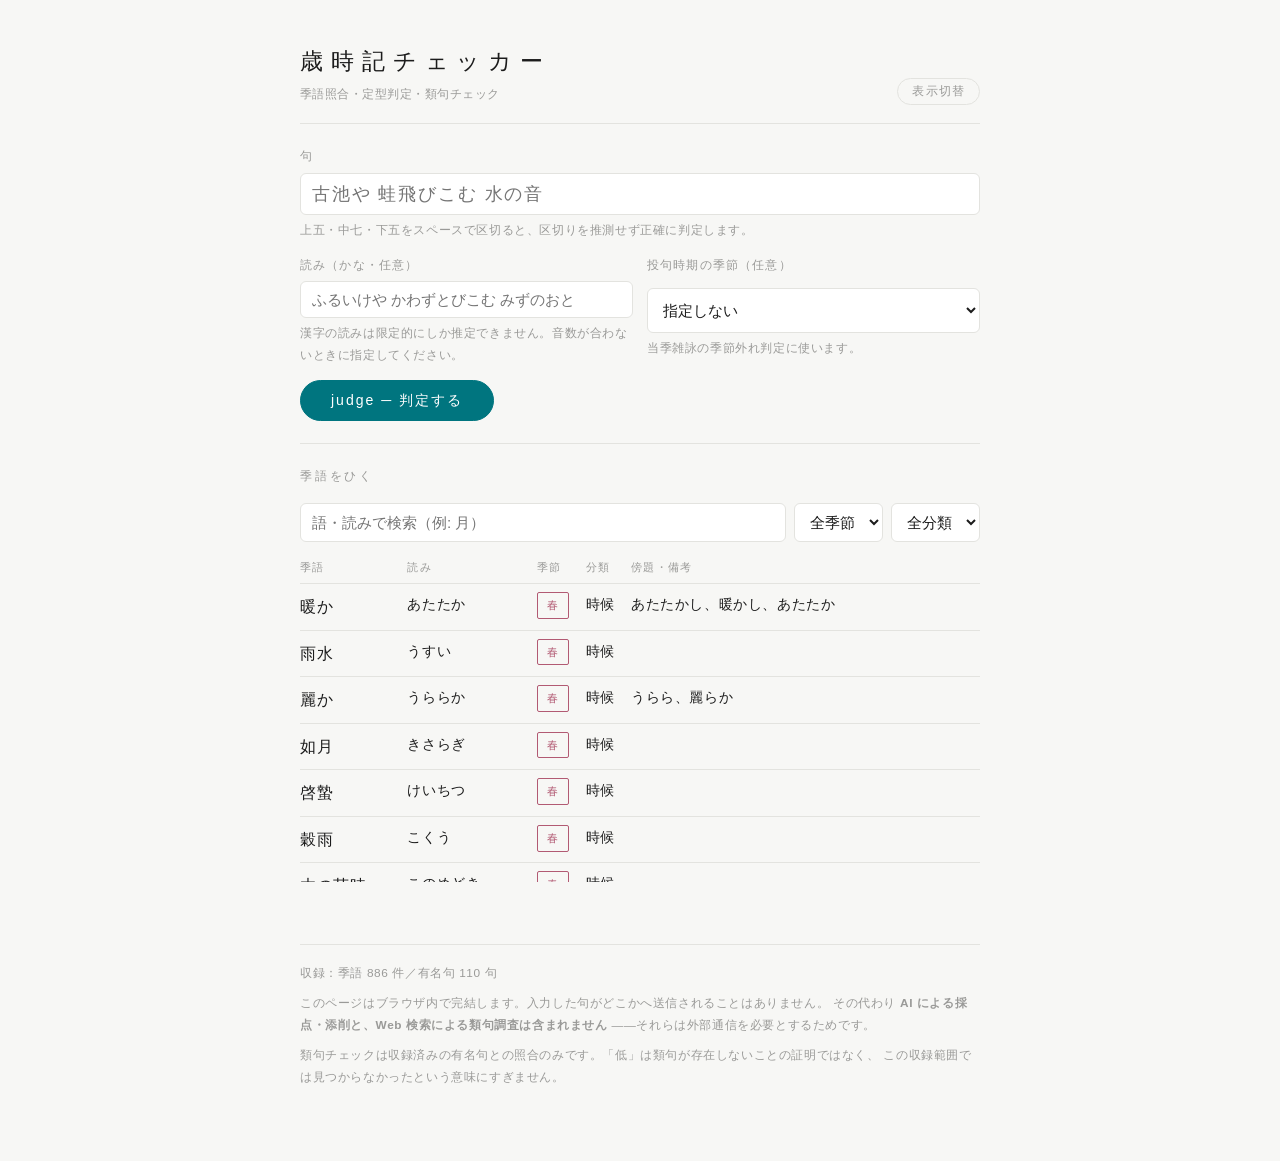
==== commit fc0a20d0: "Restyle both UIs: asagi accent, single light sans typeface Theme color is now asagi (traditional Jap" ====
--- a/haiku/index.html
+++ b/haiku/index.html
@@ -12,14 +12,17 @@
    数値は等幅——日本語組版の役割分担をそのまま画面に持ち込む。
    ───────────────────────────────────────────────────────────── */
 :root {
-  --paper:  #e7eaec;
-  --panel:  #f3f5f6;
-  --ink:    #131a20;
-  --muted:  #58666f;
-  --rule:   #c6ced3;
-  --accent: #1f4e79;
-  --warn:   #8a5c09;
-  --bad:    #932c33;
+  /* 浅葱色。--asagi は面・線に使う純色、--accent は文字にも載せられる濃色。
+     純色をそのまま文字にすると淡地でコントラストが 2.5:1 程度しか出ない。 */
+  --asagi:  #00a3af;
+  --paper:  #f7f7f5;
+  --panel:  #ffffff;
+  --ink:    #1c1c1c;
+  --muted:  #9a9a98;
+  --rule:   #e3e3df;
+  --accent: #00757f;
+  --warn:   #9a6a12;
+  --bad:    #b4453c;
 
   --haru:   #b25a73;
   --natsu:  #2c7663;
@@ -27,27 +30,33 @@
   --fuyu:   #3e6086;
   --shin:   #93262d;
 
-  --mincho: "Hiragino Mincho ProN", "Yu Mincho", YuMincho, "Noto Serif JP", "Songti SC", serif;
-  --gothic: "Hiragino Sans", "Yu Gothic", YuGothic, "Noto Sans JP", "Helvetica Neue", Arial, sans-serif;
-  --mono:   ui-monospace, "SF Mono", Menlo, Consolas, monospace;
+  /* 全面ゴシック。以前は俳句本文を明朝にしていたが、細身・字間広めの
+     一書体で通す指定に変えた。明朝へ戻すなら --display だけ差し替える。 */
+  --gothic:  "Hiragino Sans", "Hiragino Kaku Gothic ProN", -apple-system,
+             BlinkMacSystemFont, "Segoe UI", "Noto Sans JP", "Yu Gothic", sans-serif;
+  --display: var(--gothic);
+  --mono:    ui-monospace, "SF Mono", Menlo, Consolas, monospace;
 
   --step:   clamp(0.5rem, 1.6vw, 0.9rem);
 }
 @media (prefers-color-scheme: dark) {
   :root {
-    --paper: #10151a; --panel: #171d24; --ink: #dde4ea; --muted: #8b98a4;
-    --rule: #2a333c; --accent: #7fb0dd; --warn: #d19c3e; --bad: #e2717a;
+    --asagi: #4fc3cc;
+    --paper: #14181a; --panel: #1b2124; --ink: #e8eaea; --muted: #868d90;
+    --rule: #2b3235; --accent: #5cc9d1; --warn: #d6a94a; --bad: #e28078;
     --haru: #dd869c; --natsu: #52b096; --aki: #cd9442; --fuyu: #79a0ca; --shin: #d9636b;
   }
 }
 :root[data-theme="dark"] {
-  --paper: #10151a; --panel: #171d24; --ink: #dde4ea; --muted: #8b98a4;
-  --rule: #2a333c; --accent: #7fb0dd; --warn: #d19c3e; --bad: #e2717a;
+  --asagi: #4fc3cc;
+  --paper: #14181a; --panel: #1b2124; --ink: #e8eaea; --muted: #868d90;
+  --rule: #2b3235; --accent: #5cc9d1; --warn: #d6a94a; --bad: #e28078;
   --haru: #dd869c; --natsu: #52b096; --aki: #cd9442; --fuyu: #79a0ca; --shin: #d9636b;
 }
 :root[data-theme="light"] {
-  --paper: #e7eaec; --panel: #f3f5f6; --ink: #131a20; --muted: #58666f;
-  --rule: #c6ced3; --accent: #1f4e79; --warn: #8a5c09; --bad: #932c33;
+  --asagi: #00a3af;
+  --paper: #f7f7f5; --panel: #ffffff; --ink: #1c1c1c; --muted: #9a9a98;
+  --rule: #e3e3df; --accent: #00757f; --warn: #9a6a12; --bad: #b4453c;
   --haru: #b25a73; --natsu: #2c7663; --aki: #955c14; --fuyu: #3e6086; --shin: #93262d;
 }
 
@@ -55,7 +64,8 @@
 html { -webkit-text-size-adjust: 100%; }
 body {
   margin: 0; background: var(--paper); color: var(--ink);
-  font-family: var(--gothic); line-height: 1.75; font-size: 15px;
+  font-family: var(--gothic); line-height: 1.85; font-size: 15px;
+  font-weight: 300; letter-spacing: .04em;
   -webkit-font-smoothing: antialiased;
 }
 .page { max-width: 720px; margin: 0 auto; padding: 0 20px 72px; }
@@ -63,17 +73,17 @@
 /* ── ヘッダ ─────────────────────────────────────────────── */
 .masthead {
   display: flex; align-items: flex-end; justify-content: space-between;
-  gap: 16px; padding: 32px 0 14px; border-bottom: 2px solid var(--ink);
+  gap: 16px; padding: 40px 0 18px; border-bottom: 1px solid var(--rule);
 }
 .masthead h1 {
-  font-family: var(--mincho); font-size: 1.5rem; font-weight: 600;
-  margin: 0; letter-spacing: .18em;
+  font-family: var(--display); font-size: 1.45rem; font-weight: 300;
+  margin: 0; letter-spacing: .34em;
 }
 .masthead .tagline { color: var(--muted); font-size: .76rem; letter-spacing: .04em; }
 .themetoggle {
   border: 1px solid var(--rule); background: transparent; color: var(--muted);
-  border-radius: 2px; font-size: .72rem; padding: 4px 9px; cursor: pointer;
-  font-family: var(--gothic);
+  border-radius: 999px; font-size: .72rem; padding: 5px 14px; cursor: pointer;
+  font-family: var(--gothic); letter-spacing: .1em;
 }
 
 /* ── 入力 ───────────────────────────────────────────────── */
@@ -82,10 +92,10 @@
 .field > label { font-size: .72rem; color: var(--muted); letter-spacing: .1em; }
 input[type=text], select {
   width: 100%; padding: 9px 11px; border: 1px solid var(--rule);
-  border-radius: 2px; background: var(--panel); color: var(--ink);
-  font-family: inherit; font-size: .95rem;
-}
-#haiku { font-family: var(--mincho); font-size: 1.15rem; letter-spacing: .1em; }
+  border-radius: 6px; background: var(--panel); color: var(--ink);
+  font-family: inherit; font-size: .95rem; font-weight: 300;
+}
+#haiku { font-family: var(--display); font-size: 1.15rem; letter-spacing: .1em; }
 input:focus-visible, select:focus-visible, button:focus-visible {
   outline: 2px solid var(--accent); outline-offset: 1px;
 }
@@ -94,8 +104,8 @@
 @media (max-width: 520px) { .pair { grid-template-columns: 1fr; } }
 .go {
   justify-self: start; border: 1px solid var(--accent); background: var(--accent);
-  color: var(--paper); font-family: inherit; font-size: .88rem; font-weight: 600;
-  padding: 9px 26px; border-radius: 2px; cursor: pointer; letter-spacing: .08em;
+  color: #fff; font-family: inherit; font-size: .88rem; font-weight: 400;
+  padding: 10px 30px; border-radius: 999px; cursor: pointer; letter-spacing: .14em;
 }
 .go:hover { filter: brightness(1.12); }
 
@@ -110,32 +120,32 @@
   border-top: 1px solid var(--rule); border-bottom: 1px solid var(--rule);
 }
 .specimen .body {
-  font-family: var(--mincho); font-size: clamp(1.25rem, 4.2vw, 1.75rem);
-  letter-spacing: .18em; line-height: 1.9; text-wrap: balance;
+  font-family: var(--display); font-size: clamp(1.25rem, 4.2vw, 1.75rem);
+  letter-spacing: .24em; line-height: 2.0; font-weight: 300; text-wrap: balance;
 }
 .specimen .yomi {
-  font-family: var(--mincho); font-size: .8rem; color: var(--muted);
+  font-family: var(--display); font-size: .8rem; color: var(--muted);
   letter-spacing: .12em;
 }
 
 /* ── セクション ─────────────────────────────────────────── */
 section { padding: 22px 0; border-top: 1px solid var(--rule); }
 section > h2 {
-  font-size: .74rem; letter-spacing: .18em; color: var(--muted);
-  margin: 0 0 16px; font-weight: 600;
-}
-.headline { font-family: var(--mincho); font-size: 1.05rem; margin: 0 0 10px; }
+  font-size: .72rem; letter-spacing: .24em; color: var(--muted);
+  margin: 0 0 16px; font-weight: 400;
+}
+.headline { font-family: var(--display); font-size: 1.05rem; margin: 0 0 10px; }
 
 /* ── モーラ定規 ─────────────────────────────────────────── */
 .scan { display: grid; gap: 12px; }
 .seg { display: grid; grid-template-columns: 3.4em 1fr auto; gap: 12px; align-items: center; }
 .seg .name { font-size: .74rem; color: var(--muted); letter-spacing: .08em; }
-.seg .body { font-family: var(--mincho); font-size: 1.05rem; letter-spacing: .06em; }
+.seg .body { font-family: var(--display); font-size: 1.05rem; letter-spacing: .06em; }
 .seg .count { font-family: var(--mono); font-size: .8rem; font-variant-numeric: tabular-nums; }
 .ruler { display: flex; gap: 3px; margin-top: 4px; }
 .ruler i {
   display: block; width: 11px; height: 11px; border-radius: 1px;
-  background: var(--accent); opacity: .85;
+  background: var(--asagi); opacity: .9;
 }
 .ruler i.over  { background: var(--warn); }
 .ruler i.short { background: transparent; border: 1px dashed var(--rule); }
@@ -144,7 +154,7 @@
 
 /* ── チップ ─────────────────────────────────────────────── */
 .chip {
-  display: inline-block; font-size: .7rem; font-weight: 600; letter-spacing: .06em;
+  display: inline-block; font-size: .7rem; font-weight: 400; letter-spacing: .1em;
   padding: 2px 9px; border-radius: 2px; border: 1px solid currentColor;
 }
 .chip.plain { color: var(--muted); }
@@ -159,15 +169,19 @@
 
 /* ── 表 ─────────────────────────────────────────────────── */
 .scroll { overflow-x: auto; }
+/* 狭い画面で「時候」が一字ずつ折り返されて読めなくなるので、
+   表は折り返さず .scroll の横スクロールに逃がす。 */
 table { width: 100%; border-collapse: collapse; font-size: .86rem; }
+.scroll table { min-width: max-content; }
+.scroll th, .scroll td { white-space: nowrap; }
 th {
-  text-align: left; font-weight: 600; font-size: .7rem; color: var(--muted);
-  letter-spacing: .08em; padding: 5px 10px 5px 0; border-bottom: 1px solid var(--rule);
+  text-align: left; font-weight: 400; font-size: .7rem; color: var(--muted);
+  letter-spacing: .12em; padding: 5px 10px 5px 0; border-bottom: 1px solid var(--rule);
   white-space: nowrap;
 }
 td { padding: 8px 10px 8px 0; border-bottom: 1px solid var(--rule); vertical-align: top; }
 tr:last-child td { border-bottom: none; }
-td.kg { font-family: var(--mincho); font-size: 1rem; white-space: nowrap; }
+td.kg { font-family: var(--display); font-size: 1rem; white-space: nowrap; }
 td.n { font-family: var(--mono); font-variant-numeric: tabular-nums; text-align: right; }
 
 /* ── 注意書き ───────────────────────────────────────────── */
@@ -175,7 +189,7 @@
   border: 1px solid var(--bad); border-left-width: 3px; border-radius: 2px;
   padding: 11px 13px; margin-bottom: 16px; font-size: .84rem;
 }
-.alert strong { display: block; font-weight: 600; letter-spacing: .04em; margin-bottom: 3px; }
+.alert strong { display: block; font-weight: 500; letter-spacing: .08em; margin-bottom: 3px; }
 .dimmed { opacity: .42; }
 .notes { display: grid; gap: 7px; margin-top: 14px; }
 .notice { display: grid; grid-template-columns: 1.2em 1fr; gap: 6px; font-size: .82rem; }
@@ -186,7 +200,7 @@
 
 /* ── 類句 ───────────────────────────────────────────────── */
 .risk { display: flex; align-items: baseline; gap: 12px; }
-.risk .lv { font-family: var(--mincho); font-size: 2rem; line-height: 1; font-weight: 600; }
+.risk .lv { font-family: var(--display); font-size: 2rem; line-height: 1; font-weight: 300; letter-spacing: .1em; }
 .risk-高 .lv { color: var(--bad); }
 .risk-中 .lv { color: var(--warn); }
 .risk-低 .lv { color: var(--natsu); }
@@ -199,7 +213,7 @@
 #kigoResults { max-height: 330px; overflow-y: auto; }
 
 footer {
-  border-top: 2px solid var(--ink); margin-top: 34px; padding-top: 16px;
+  border-top: 1px solid var(--rule); margin-top: 40px; padding-top: 18px;
   font-size: .74rem; color: var(--muted); display: grid; gap: 8px;
 }
 .hidden { display: none; }
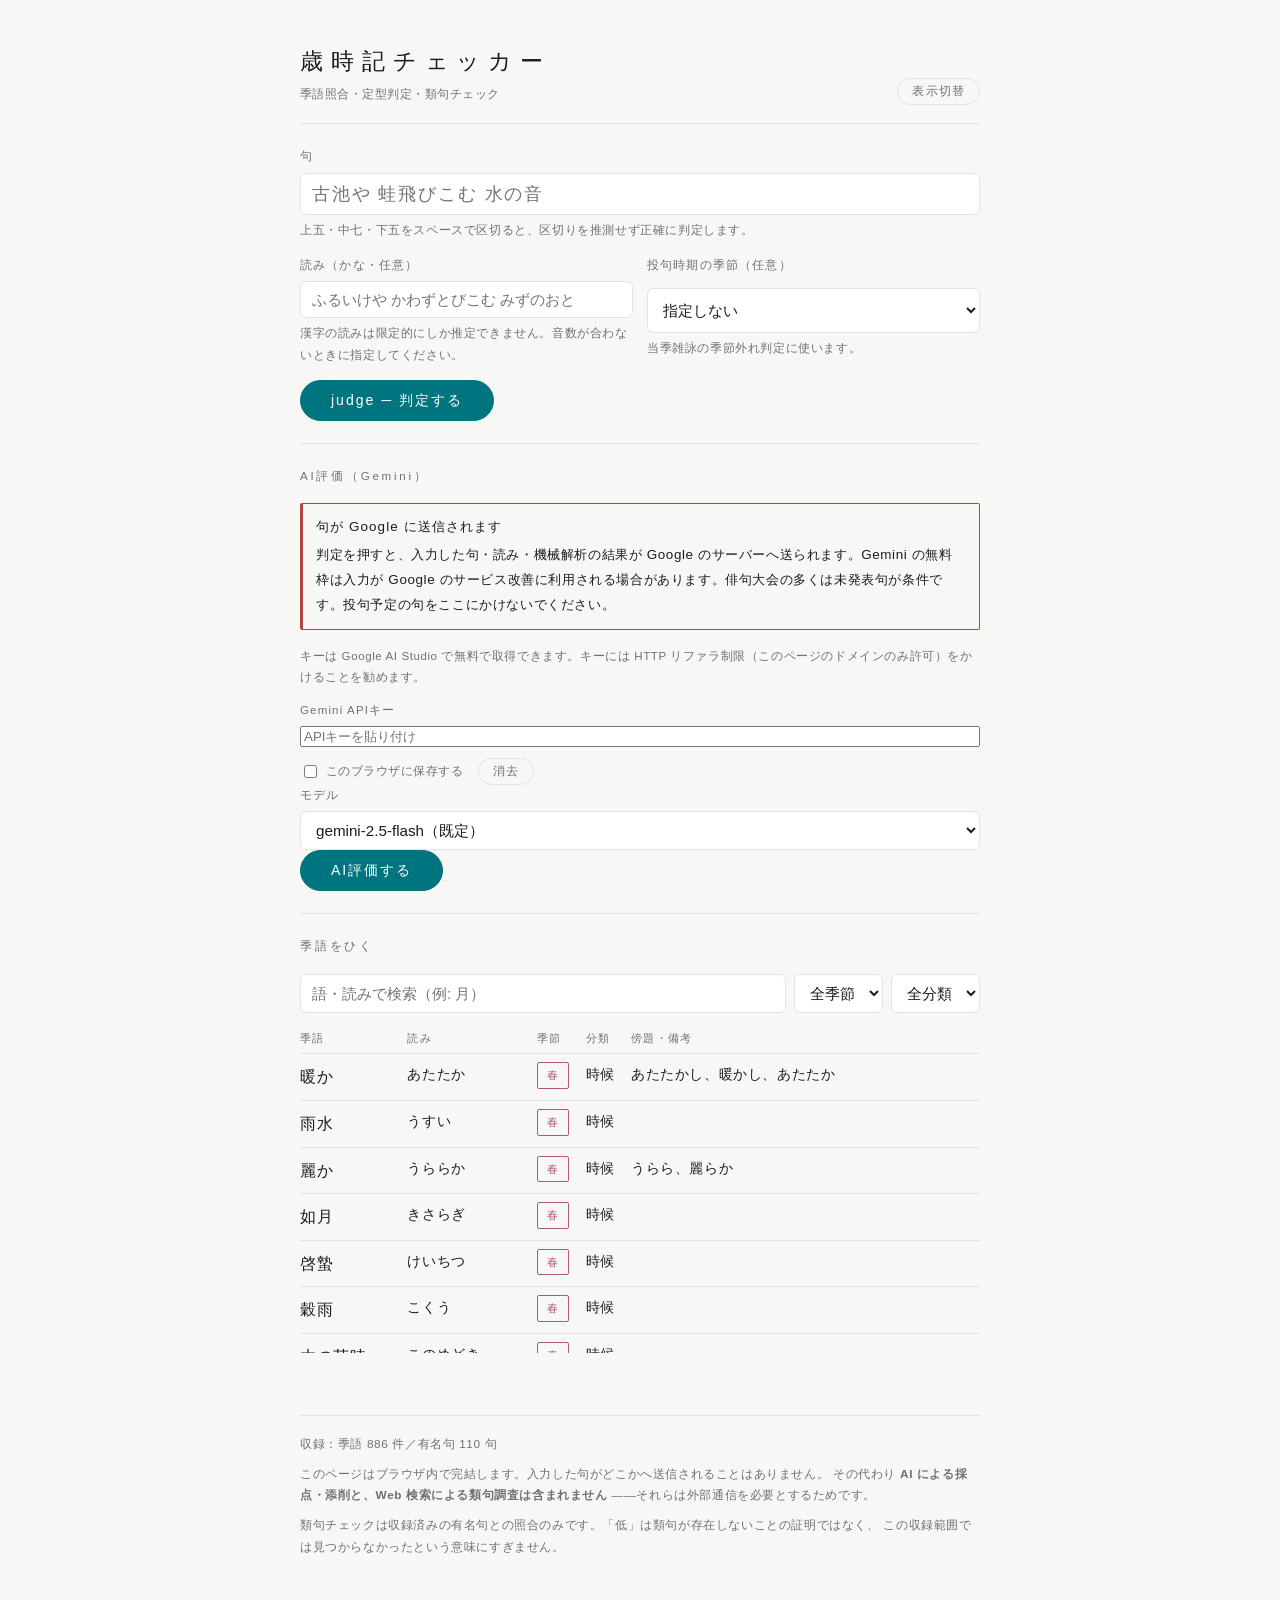
==== commit 0c181452: "Add opt-in Gemini evaluation to the published page The published page could only do the offline chec" ====
--- a/haiku/index.html
+++ b/haiku/index.html
@@ -18,7 +18,7 @@
   --paper:  #f7f7f5;
   --panel:  #ffffff;
   --ink:    #1c1c1c;
-  --muted:  #9a9a98;
+  --muted:  #70706e;
   --rule:   #e3e3df;
   --accent: #00757f;
   --warn:   #9a6a12;
@@ -55,7 +55,7 @@
 }
 :root[data-theme="light"] {
   --asagi: #00a3af;
-  --paper: #f7f7f5; --panel: #ffffff; --ink: #1c1c1c; --muted: #9a9a98;
+  --paper: #f7f7f5; --panel: #ffffff; --ink: #1c1c1c; --muted: #70706e;
   --rule: #e3e3df; --accent: #00757f; --warn: #9a6a12; --bad: #b4453c;
   --haru: #b25a73; --natsu: #2c7663; --aki: #955c14; --fuyu: #3e6086; --shin: #93262d;
 }
@@ -211,6 +211,16 @@
 .lookup .controls { display: grid; grid-template-columns: 1fr auto auto; gap: 8px; }
 @media (max-width: 520px) { .lookup .controls { grid-template-columns: 1fr; } }
 #kigoResults { max-height: 330px; overflow-y: auto; }
+
+/* ── AI評価（Gemini） ───────────────────────────────────── */
+.ai-score { font-family: var(--mono); font-size: 2.2rem; font-weight: 300; font-variant-numeric: tabular-nums; }
+.ai-axes { display: grid; gap: 18px; margin: 14px 0; }
+.ai-axis { display: grid; gap: 6px; }
+.ai-axis .pts { font-family: var(--mono); font-variant-numeric: tabular-nums; color: var(--muted); }
+.ai-cards { display: grid; gap: 12px; margin-top: 10px; }
+.ai-card { border: 1px solid var(--rule); border-radius: 6px; padding: 12px 14px; display: grid; gap: 6px; }
+.keyrow { display: flex; align-items: center; gap: 14px; flex-wrap: wrap; margin-top: 6px; }
+.keyrow .chk { display: flex; align-items: center; gap: 6px; font-size: .78rem; color: var(--muted); letter-spacing: .04em; }
 
 footer {
   border-top: 1px solid var(--rule); margin-top: 40px; padding-top: 18px;
@@ -298,7 +308,7 @@
 </div>
 
 <script>
-const DATA = {"kigo":[{"w":"暖か","k":"あたたか","s":"春","c":"時候","a":["あたたかし","暖かし","あたたか"]},{"w":"雨水","k":"うすい","s":"春","c":"時候"},{"w":"麗か","k":"うららか","s":"春","c":"時候","a":["うらら","麗らか"]},{"w":"如月","k":"きさらぎ","s":"春","c":"時候"},{"w":"啓蟄","k":"けいちつ","s":"春","c":"時候"},{"w":"穀雨","k":"こくう","s":"春","c":"時候"},{"w":"木の芽時","k":"このめどき","s":"春","c":"時候"},{"w":"春暁","k":"しゅんぎょう","s":"春","c":"時候"},{"w":"春愁","k":"しゅんしゅう","s":"春","c":"時候"},{"w":"春昼","k":"しゅんちゅう","s":"春","c":"時候"},{"w":"春分","k":"しゅんぶん","s":"春","c":"時候"},{"w":"春眠","k":"しゅんみん","s":"春","c":"時候"},{"w":"春爛漫","k":"しゅんらんまん","s":"春","c":"時候"},{"w":"清明","k":"せいめい","s":"春","c":"時候"},{"w":"早春","k":"そうしゅん","s":"春","c":"時候"},{"w":"遅日","k":"ちじつ","s":"春","c":"時候","a":["日永"]},{"w":"仲春","k":"ちゅうしゅん","s":"春","c":"時候"},{"w":"二月尽","k":"にがつじん","s":"春","c":"時候"},{"w":"花時","k":"はなどき","s":"春","c":"時候"},{"w":"花冷","k":"はなびえ","s":"春","c":"時候","a":["花冷え"]},{"w":"春","k":"はる","s":"春","c":"時候"},{"w":"春浅し","k":"はるあさし","s":"春","c":"時候"},{"w":"春寒","k":"はるさむ","s":"春","c":"時候"},{"w":"春たけなわ","k":"はるたけなわ","s":"春","c":"時候"},{"w":"春の朝","k":"はるのあさ","s":"春","c":"時候"},{"w":"春の暮","k":"はるのくれ","s":"春","c":"時候"},{"w":"春の日","k":"はるのひ","s":"春","c":"時候"},{"w":"春の夜","k":"はるのよ","s":"春","c":"時候"},{"w":"春の宵","k":"はるのよい","s":"春","c":"時候"},{"w":"春深し","k":"はるふかし","s":"春","c":"時候","a":["春深む","春深き"]},{"w":"春めく","k":"はるめく","s":"春","c":"時候"},{"w":"晩春","k":"ばんしゅん","s":"春","c":"時候"},{"w":"彼岸","k":"ひがん","s":"春","c":"時候","a":["春彼岸"],"n":"単に彼岸といえば春。秋は秋彼岸"},{"w":"弥生","k":"やよい","s":"春","c":"時候"},{"w":"弥生尽","k":"やよいじん","s":"春","c":"時候"},{"w":"行く春","k":"ゆくはる","s":"春","c":"時候","a":["春惜しむ"]},{"w":"余寒","k":"よかん","s":"春","c":"時候","a":["残る寒さ"]},{"w":"立春","k":"りっしゅん","s":"春","c":"時候","a":["春立つ"],"n":"二月四日頃。暦の上の春の始まり"},{"w":"淡雪","k":"あわゆき","s":"春","c":"天文"},{"w":"朧月","k":"おぼろづき","s":"春","c":"天文","a":["朧"]},{"w":"朧夜","k":"おぼろよ","s":"春","c":"天文"},{"w":"貝寄風","k":"かいよせ","s":"春","c":"天文"},{"w":"陽炎","k":"かげろう","s":"春","c":"天文"},{"w":"霞","k":"かすみ","s":"春","c":"天文","a":["霞む"]},{"w":"風光る","k":"かぜひかる","s":"春","c":"天文"},{"w":"黄砂","k":"こうさ","s":"春","c":"天文"},{"w":"東風","k":"こち","s":"春","c":"天文"},{"w":"木の芽雨","k":"このめあめ","s":"春","c":"天文"},{"w":"催花雨","k":"さいかう","s":"春","c":"天文"},{"w":"桜まじ","k":"さくらまじ","s":"春","c":"天文"},{"w":"春光","k":"しゅんこう","s":"春","c":"天文"},{"w":"春塵","k":"しゅんじん","s":"春","c":"天文"},{"w":"春星","k":"しゅんせい","s":"春","c":"天文"},{"w":"春雷","k":"しゅんらい","s":"春","c":"天文"},{"w":"春霖","k":"しゅんりん","s":"春","c":"天文"},{"w":"蜃気楼","k":"しんきろう","s":"春","c":"天文"},{"w":"霾","k":"つちふる","s":"春","c":"天文"},{"w":"名残の雪","k":"なごりのゆき","s":"春","c":"天文"},{"w":"菜種梅雨","k":"なたねづゆ","s":"春","c":"天文"},{"w":"逃げ水","k":"にげみず","s":"春","c":"天文"},{"w":"涅槃西風","k":"ねはんにし","s":"春","c":"天文"},{"w":"花嵐","k":"はなあらし","s":"春","c":"天文"},{"w":"花曇","k":"はなぐもり","s":"春","c":"天文","a":["花曇り"]},{"w":"花の雨","k":"はなのあめ","s":"春","c":"天文"},{"w":"春嵐","k":"はるあらし","s":"春","c":"天文"},{"w":"春一番","k":"はるいちばん","s":"春","c":"天文"},{"w":"春風","k":"はるかぜ","s":"春","c":"天文","a":["しゅんぷう"]},{"w":"春雨","k":"はるさめ","s":"春","c":"天文"},{"w":"春時雨","k":"はるしぐれ","s":"春","c":"天文"},{"w":"春の雲","k":"はるのくも","s":"春","c":"天文"},{"w":"春の空","k":"はるのそら","s":"春","c":"天文"},{"w":"春の月","k":"はるのつき","s":"春","c":"天文"},{"w":"春の虹","k":"はるのにじ","s":"春","c":"天文"},{"w":"春の雪","k":"はるのゆき","s":"春","c":"天文"},{"w":"春日和","k":"はるびより","s":"春","c":"天文"},{"w":"春夕焼","k":"はるゆうやけ","s":"春","c":"天文"},{"w":"比良八荒","k":"ひらはっこう","s":"春","c":"天文"},{"w":"夕東風","k":"ゆうごち","s":"春","c":"天文"},{"w":"雪解風","k":"ゆきげかぜ","s":"春","c":"天文"},{"w":"忘れ雪","k":"わすれゆき","s":"春","c":"天文"},{"w":"残雪","k":"ざんせつ","s":"春","c":"地理"},{"w":"潮干潟","k":"しおひがた","s":"春","c":"地理"},{"w":"末黒野","k":"すぐろの","s":"春","c":"地理"},{"w":"雪崩","k":"なだれ","s":"春","c":"地理"},{"w":"苗代","k":"なわしろ","s":"春","c":"地理"},{"w":"花の山","k":"はなのやま","s":"春","c":"地理"},{"w":"春潮","k":"はるしお","s":"春","c":"地理"},{"w":"春田","k":"はるた","s":"春","c":"地理"},{"w":"春の野","k":"はるの","s":"春","c":"地理"},{"w":"春の磯","k":"はるのいそ","s":"春","c":"地理"},{"w":"春の海","k":"はるのうみ","s":"春","c":"地理"},{"w":"春の川","k":"はるのかわ","s":"春","c":"地理"},{"w":"春の渚","k":"はるのなぎさ","s":"春","c":"地理"},{"w":"春の水","k":"はるのみず","s":"春","c":"地理"},{"w":"春の山","k":"はるのやま","s":"春","c":"地理"},{"w":"水温む","k":"みずぬるむ","s":"春","c":"地理"},{"w":"焼野","k":"やけの","s":"春","c":"地理"},{"w":"山笑ふ","k":"やまわらう","s":"春","c":"地理","a":["山笑う"]},{"w":"雪代","k":"ゆきしろ","s":"春","c":"地理"},{"w":"雪解","k":"ゆきどけ","s":"春","c":"地理","a":["雪解け"]},{"w":"雪間","k":"ゆきま","s":"春","c":"地理"},{"w":"畦焼く","k":"あぜやく","s":"春","c":"生活"},{"w":"磯遊び","k":"いそあそび","s":"春","c":"生活"},{"w":"磯開","k":"いそびらき","s":"春","c":"生活"},{"w":"植木市","k":"うえきいち","s":"春","c":"生活"},{"w":"うぐいす餅","k":"うぐいすもち","s":"春","c":"生活"},{"w":"遠足","k":"えんそく","s":"春","c":"生活"},{"w":"風車","k":"かざぐるま","s":"春","c":"生活"},{"w":"花粉症","k":"かふんしょう","s":"春","c":"生活"},{"w":"木の芽和え","k":"きのめあえ","s":"春","c":"生活"},{"w":"木の芽田楽","k":"きのめでんがく","s":"春","c":"生活"},{"w":"草餅","k":"くさもち","s":"春","c":"生活"},{"w":"桑摘み","k":"くわつみ","s":"春","c":"生活"},{"w":"桜狩","k":"さくらがり","s":"春","c":"生活"},{"w":"桜漬","k":"さくらづけ","s":"春","c":"生活"},{"w":"桜餅","k":"さくらもち","s":"春","c":"生活"},{"w":"桜湯","k":"さくらゆ","s":"春","c":"生活"},{"w":"山菜採り","k":"さんさいとり","s":"春","c":"生活"},{"w":"潮干狩","k":"しおひがり","s":"春","c":"生活","a":["潮干狩り"]},{"w":"蜆汁","k":"しじみじる","s":"春","c":"生活"},{"w":"石鹸玉","k":"しゃぼんだま","s":"春","c":"生活","a":["シャボン玉"]},{"w":"春耕","k":"しゅんこう","s":"春","c":"生活"},{"w":"植樹","k":"しょくじゅ","s":"春","c":"生活"},{"w":"白酒","k":"しろざけ","s":"春","c":"生活"},{"w":"新学期","k":"しんがっき","s":"春","c":"生活"},{"w":"進級","k":"しんきゅう","s":"春","c":"生活"},{"w":"新社員","k":"しんしゃいん","s":"春","c":"生活"},{"w":"田打","k":"たうち","s":"春","c":"生活"},{"w":"種蒔","k":"たねまき","s":"春","c":"生活","a":["種蒔き"]},{"w":"茶摘","k":"ちゃつみ","s":"春","c":"生活","a":["茶摘み"]},{"w":"接木","k":"つぎき","s":"春","c":"生活"},{"w":"摘み草","k":"つみくさ","s":"春","c":"生活"},{"w":"苗市","k":"なえいち","s":"春","c":"生活"},{"w":"入園","k":"にゅうえん","s":"春","c":"生活"},{"w":"入学","k":"にゅうがく","s":"春","c":"生活","a":["新入生"]},{"w":"野遊び","k":"のあそび","s":"春","c":"生活"},{"w":"野焼","k":"のやき","s":"春","c":"生活"},{"w":"畑打","k":"はたうち","s":"春","c":"生活"},{"w":"花衣","k":"はなごろも","s":"春","c":"生活"},{"w":"花見","k":"はなみ","s":"春","c":"生活","a":["観桜","観梅"]},{"w":"花見酒","k":"はなみざけ","s":"春","c":"生活"},{"w":"花見団子","k":"はなみだんご","s":"春","c":"生活","a":["お花見団子"]},{"w":"花見茶屋","k":"はなみぢゃや","s":"春","c":"生活"},{"w":"花筵","k":"はなむしろ","s":"春","c":"生活"},{"w":"花守","k":"はなもり","s":"春","c":"生活"},{"w":"春着","k":"はるぎ","s":"春","c":"生活"},{"w":"春休み","k":"はるやすみ","s":"春","c":"生活"},{"w":"菱餅","k":"ひしもち","s":"春","c":"生活"},{"w":"雛あられ","k":"ひなあられ","s":"春","c":"生活"},{"w":"雛人形","k":"ひなにんぎょう","s":"春","c":"生活"},{"w":"風船","k":"ふうせん","s":"春","c":"生活"},{"w":"蕗味噌","k":"ふきみそ","s":"春","c":"生活"},{"w":"鞦韆","k":"ぶらんこ","s":"春","c":"生活","a":["ブランコ"]},{"w":"麦踏","k":"むぎふみ","s":"春","c":"生活"},{"w":"山焼","k":"やまやき","s":"春","c":"生活"},{"w":"若布刈","k":"わかめかり","s":"春","c":"生活"},{"w":"蕨狩","k":"わらびがり","s":"春","c":"生活"},{"w":"甘茶","k":"あまちゃ","s":"春","c":"行事"},{"w":"お水取り","k":"おみずとり","s":"春","c":"行事"},{"w":"曲水の宴","k":"きょくすいのえん","s":"春","c":"行事"},{"w":"御忌","k":"ぎょき","s":"春","c":"行事"},{"w":"弘法忌","k":"こうぼうき","s":"春","c":"行事"},{"w":"西行忌","k":"さいぎょうき","s":"春","c":"行事"},{"w":"桜祭","k":"さくらまつり","s":"春","c":"行事"},{"w":"修二会","k":"しゅにえ","s":"春","c":"行事"},{"w":"十三詣り","k":"じゅうさんまいり","s":"春","c":"行事"},{"w":"上巳","k":"じょうし","s":"春","c":"行事"},{"w":"卒業","k":"そつぎょう","s":"春","c":"行事","a":["卒業式"]},{"w":"涅槃会","k":"ねはんえ","s":"春","c":"行事"},{"w":"初午","k":"はつうま","s":"春","c":"行事"},{"w":"花祭","k":"はなまつり","s":"春","c":"行事","a":["灌仏会"]},{"w":"花御堂","k":"はなみどう","s":"春","c":"行事"},{"w":"針供養","k":"はりくよう","s":"春","c":"行事"},{"w":"春祭","k":"はるまつり","s":"春","c":"行事"},{"w":"雛祭","k":"ひなまつり","s":"春","c":"行事","a":["雛祭り","雛の日","雛"]},{"w":"復活祭","k":"ふっかつさい","s":"春","c":"行事","a":["イースター"]},{"w":"遍路","k":"へんろ","s":"春","c":"行事","a":["お遍路"]},{"w":"都をどり","k":"みやこおどり","s":"春","c":"行事"},{"w":"利休忌","k":"りきゅうき","s":"春","c":"行事"},{"w":"揚雲雀","k":"あげひばり","s":"春","c":"動物"},{"w":"鶯","k":"うぐいす","s":"春","c":"動物"},{"w":"落雲雀","k":"おちひばり","s":"春","c":"動物"},{"w":"帰る雁","k":"かえるかり","s":"春","c":"動物","a":["雁帰る"]},{"w":"蝌蚪","k":"かと","s":"春","c":"動物"},{"w":"亀鳴く","k":"かめなく","s":"春","c":"動物"},{"w":"蛙","k":"かわず","s":"春","c":"動物","a":["かえる"]},{"w":"雉","k":"きじ","s":"春","c":"動物","a":["雉子"]},{"w":"熊穴を出づ","k":"くまあなをいづ","s":"春","c":"動物"},{"w":"仔馬","k":"こうま","s":"春","c":"動物"},{"w":"桜貝","k":"さくらがい","s":"春","c":"動物"},{"w":"桜鯛","k":"さくらだい","s":"春","c":"動物"},{"w":"桜鱒","k":"さくらます","s":"春","c":"動物"},{"w":"鰆","k":"さわら","s":"春","c":"動物"},{"w":"蜆","k":"しじみ","s":"春","c":"動物"},{"w":"白魚","k":"しらうお","s":"春","c":"動物"},{"w":"巣籠る","k":"すごもる","s":"春","c":"動物"},{"w":"雀の子","k":"すずめのこ","s":"春","c":"動物"},{"w":"巣立","k":"すだち","s":"春","c":"動物","a":["巣立ち"]},{"w":"田螺","k":"たにし","s":"春","c":"動物"},{"w":"蝶","k":"ちょう","s":"春","c":"動物","a":["蝶々"]},{"w":"燕","k":"つばめ","s":"春","c":"動物","a":["つばくらめ"]},{"w":"鶴帰る","k":"つるかえる","s":"春","c":"動物"},{"w":"鳥雲に入る","k":"とりくもにいる","s":"春","c":"動物"},{"w":"鳥交る","k":"とりさかる","s":"春","c":"動物"},{"w":"鰊","k":"にしん","s":"春","c":"動物"},{"w":"蜷","k":"にな","s":"春","c":"動物"},{"w":"猫の子","k":"ねこのこ","s":"春","c":"動物"},{"w":"猫の恋","k":"ねこのこい","s":"春","c":"動物"},{"w":"蜂","k":"はち","s":"春","c":"動物"},{"w":"初蝶","k":"はつちょう","s":"春","c":"動物"},{"w":"初燕","k":"はつつばめ","s":"春","c":"動物"},{"w":"蛤","k":"はまぐり","s":"春","c":"動物"},{"w":"雲雀","k":"ひばり","s":"春","c":"動物"},{"w":"蛇穴を出づ","k":"へびあなをいづ","s":"春","c":"動物"},{"w":"蛍烏賊","k":"ほたるいか","s":"春","c":"動物"},{"w":"鱒","k":"ます","s":"春","c":"動物"},{"w":"若鮎","k":"わかあゆ","s":"春","c":"動物"},{"w":"蘆の角","k":"あしのつの","s":"春","c":"植物"},{"w":"アネモネ","k":"あねもね","s":"春","c":"植物"},{"w":"杏の花","k":"あんずのはな","s":"春","c":"植物"},{"w":"犬ふぐり","k":"いぬふぐり","s":"春","c":"植物"},{"w":"梅","k":"うめ","s":"春","c":"植物","a":["梅の花"]},{"w":"片栗の花","k":"かたくりのはな","s":"春","c":"植物"},{"w":"キンセンカ","k":"きんせんか","s":"春","c":"植物"},{"w":"クロッカス","k":"くろっかす","s":"春","c":"植物"},{"w":"小手毬","k":"こでまり","s":"春","c":"植物"},{"w":"木の芽","k":"このめ","s":"春","c":"植物","a":["芽吹き"]},{"w":"辛夷","k":"こぶし","s":"春","c":"植物"},{"w":"桜","k":"さくら","s":"春","c":"植物","a":["花"],"n":"俳句で単に「花」といえば桜"},{"w":"桜蘂降る","k":"さくらしべふる","s":"春","c":"植物"},{"w":"桜草","k":"さくらそう","s":"春","c":"植物"},{"w":"山茱萸","k":"さんしゅゆ","s":"春","c":"植物"},{"w":"山椒の芽","k":"さんしょうのめ","s":"春","c":"植物"},{"w":"残花","k":"ざんか","s":"春","c":"植物"},{"w":"枝垂桜","k":"しだれざくら","s":"春","c":"植物"},{"w":"芝桜","k":"しばざくら","s":"春","c":"植物"},{"w":"石楠花","k":"しゃくなげ","s":"春","c":"植物"},{"w":"春蘭","k":"しゅんらん","s":"春","c":"植物"},{"w":"沈丁花","k":"じんちょうげ","s":"春","c":"植物"},{"w":"スイートピー","k":"すいーとぴー","s":"春","c":"植物"},{"w":"菫","k":"すみれ","s":"春","c":"植物","a":["すみれ草","スミレ"]},{"w":"李の花","k":"すもものはな","s":"春","c":"植物"},{"w":"芹","k":"せり","s":"春","c":"植物"},{"w":"ぜんまい","k":"ぜんまい","s":"春","c":"植物"},{"w":"竹の秋","k":"たけのあき","s":"春","c":"植物","n":"秋を含むが春の季語。竹の葉が黄ばみ落ちる頃"},{"w":"たらの芽","k":"たらのめ","s":"春","c":"植物"},{"w":"蒲公英","k":"たんぽぽ","s":"春","c":"植物","a":["タンポポ"]},{"w":"チューリップ","k":"ちゅーりっぷ","s":"春","c":"植物"},{"w":"土筆","k":"つくし","s":"春","c":"植物"},{"w":"つつじ","k":"つつじ","s":"春","c":"植物"},{"w":"椿","k":"つばき","s":"春","c":"植物"},{"w":"梨の花","k":"なしのはな","s":"春","c":"植物","n":"実（梨）は秋の季語。花は春"},{"w":"なずな","k":"なずな","s":"春","c":"植物","a":["ぺんぺん草"]},{"w":"菜の花","k":"なのはな","s":"春","c":"植物","a":["花菜"]},{"w":"二輪草","k":"にりんそう","s":"春","c":"植物"},{"w":"猫柳","k":"ねこやなぎ","s":"春","c":"植物"},{"w":"はこべ","k":"はこべ","s":"春","c":"植物"},{"w":"花筏","k":"はないかだ","s":"春","c":"植物"},{"w":"花吹雪","k":"はなふぶき","s":"春","c":"植物"},{"w":"花水木","k":"はなみずき","s":"春","c":"植物"},{"w":"春紫苑","k":"はるじおん","s":"春","c":"植物"},{"w":"パンジー","k":"ぱんじー","s":"春","c":"植物"},{"w":"彼岸桜","k":"ひがんざくら","s":"春","c":"植物"},{"w":"ヒヤシンス","k":"ひやしんす","s":"春","c":"植物"},{"w":"蕗の薹","k":"ふきのとう","s":"春","c":"植物"},{"w":"藤","k":"ふじ","s":"春","c":"植物","a":["藤の花"]},{"w":"フリージア","k":"ふりーじあ","s":"春","c":"植物"},{"w":"木瓜の花","k":"ぼけのはな","s":"春","c":"植物"},{"w":"まんさく","k":"まんさく","s":"春","c":"植物"},{"w":"三椏の花","k":"みつまたのはな","s":"春","c":"植物"},{"w":"ミモザ","k":"みもざ","s":"春","c":"植物"},{"w":"都忘れ","k":"みやこわすれ","s":"春","c":"植物"},{"w":"ムスカリ","k":"むすかり","s":"春","c":"植物"},{"w":"木蓮","k":"もくれん","s":"春","c":"植物"},{"w":"桃の花","k":"もものはな","s":"春","c":"植物"},{"w":"八重桜","k":"やえざくら","s":"春","c":"植物"},{"w":"柳","k":"やなぎ","s":"春","c":"植物","a":["青柳"]},{"w":"山桜","k":"やまざくら","s":"春","c":"植物"},{"w":"山吹","k":"やまぶき","s":"春","c":"植物"},{"w":"雪柳","k":"ゆきやなぎ","s":"春","c":"植物"},{"w":"蓬","k":"よもぎ","s":"春","c":"植物"},{"w":"ライラック","k":"らいらっく","s":"春","c":"植物"},{"w":"落花","k":"らっか","s":"春","c":"植物"},{"w":"柳絮","k":"りゅうじょ","s":"春","c":"植物"},{"w":"林檎の花","k":"りんごのはな","s":"春","c":"植物","n":"実（林檎）は秋の季語。花は春"},{"w":"連翹","k":"れんぎょう","s":"春","c":"植物"},{"w":"蓮華草","k":"れんげそう","s":"春","c":"植物","a":["蓮華","紫雲英"]},{"w":"若草","k":"わかくさ","s":"春","c":"植物","a":["春草"]},{"w":"若布","k":"わかめ","s":"春","c":"植物"},{"w":"忘れな草","k":"わすれなぐさ","s":"春","c":"植物"},{"w":"蕨","k":"わらび","s":"春","c":"植物"},{"w":"炎暑","k":"えんしょ","s":"夏","c":"時候","a":["酷暑"]},{"w":"夏至","k":"げし","s":"夏","c":"時候"},{"w":"五月晴","k":"さつきばれ","s":"夏","c":"時候","a":["五月晴れ"]},{"w":"涼し","k":"すずし","s":"夏","c":"時候","a":["涼しさ","涼しき"]},{"w":"大暑","k":"たいしょ","s":"夏","c":"時候"},{"w":"梅雨","k":"つゆ","s":"夏","c":"時候","a":["梅雨入り","五月雨","さみだれ"]},{"w":"土用","k":"どよう","s":"夏","c":"時候"},{"w":"薄暑","k":"はくしょ","s":"夏","c":"時候"},{"w":"晩夏","k":"ばんか","s":"夏","c":"時候"},{"w":"短夜","k":"みじかよ","s":"夏","c":"時候","a":["明易し"]},{"w":"立夏","k":"りっか","s":"夏","c":"時候","a":["夏立つ"]},{"w":"朝焼","k":"あさやけ","s":"夏","c":"天文","a":["朝焼け"]},{"w":"雷","k":"かみなり","s":"夏","c":"天文","a":["いかづち"]},{"w":"雲の峰","k":"くものみね","s":"夏","c":"天文","a":["入道雲"]},{"w":"薫風","k":"くんぷう","s":"夏","c":"天文","a":["風薫る"]},{"w":"夏の月","k":"なつのつき","s":"夏","c":"天文"},{"w":"虹","k":"にじ","s":"夏","c":"天文"},{"w":"日盛","k":"ひざかり","s":"夏","c":"天文"},{"w":"旱","k":"ひでり","s":"夏","c":"天文","a":["日照り"]},{"w":"南風","k":"みなみかぜ","s":"夏","c":"天文","a":["はえ"]},{"w":"夕立","k":"ゆうだち","s":"夏","c":"天文"},{"w":"夕焼","k":"ゆうやけ","s":"夏","c":"天文","a":["夕焼け"]},{"w":"青田","k":"あおた","s":"夏","c":"地理"},{"w":"泉","k":"いずみ","s":"夏","c":"地理"},{"w":"清水","k":"しみず","s":"夏","c":"地理"},{"w":"滝","k":"たき","s":"夏","c":"地理"},{"w":"出水","k":"でみず","s":"夏","c":"地理"},{"w":"夏野","k":"なつの","s":"夏","c":"地理"},{"w":"夏の海","k":"なつのうみ","s":"夏","c":"地理"},{"w":"汗","k":"あせ","s":"夏","c":"生活"},{"w":"甘酒","k":"あまざけ","s":"夏","c":"生活"},{"w":"打水","k":"うちみず","s":"夏","c":"生活","a":["打ち水"]},{"w":"団扇","k":"うちわ","s":"夏","c":"生活"},{"w":"蚊帳","k":"かや","s":"夏","c":"生活"},{"w":"更衣","k":"ころもがえ","s":"夏","c":"生活","a":["衣更え"]},{"w":"扇風機","k":"せんぷうき","s":"夏","c":"生活"},{"w":"田植","k":"たうえ","s":"夏","c":"生活","a":["田植え"]},{"w":"登山","k":"とざん","s":"夏","c":"生活"},{"w":"日傘","k":"ひがさ","s":"夏","c":"生活"},{"w":"冷奴","k":"ひややっこ","s":"夏","c":"生活"},{"w":"昼寝","k":"ひるね","s":"夏","c":"生活"},{"w":"風鈴","k":"ふうりん","s":"夏","c":"生活"},{"w":"水着","k":"みずぎ","s":"夏","c":"生活"},{"w":"麦刈","k":"むぎかり","s":"夏","c":"生活","a":["麦刈り"]},{"w":"浴衣","k":"ゆかた","s":"夏","c":"生活"},{"w":"ラムネ","k":"らむね","s":"夏","c":"生活"},{"w":"川開","k":"かわびらき","s":"夏","c":"行事","a":["川開き"]},{"w":"鯉幟","k":"こいのぼり","s":"夏","c":"行事","a":["鯉のぼり"]},{"w":"端午","k":"たんご","s":"夏","c":"行事","a":["端午の節句"]},{"w":"花火","k":"はなび","s":"夏","c":"行事"},{"w":"祭","k":"まつり","s":"夏","c":"行事","a":["夏祭"],"n":"単に「祭」といえば夏の季語"},{"w":"神輿","k":"みこし","s":"夏","c":"行事","a":["御輿"]},{"w":"鮎","k":"あゆ","s":"夏","c":"動物"},{"w":"蟻","k":"あり","s":"夏","c":"動物"},{"w":"蚊","k":"か","s":"夏","c":"動物"},{"w":"蝸牛","k":"かたつむり","s":"夏","c":"動物","a":["でんでんむし"]},{"w":"郭公","k":"かっこう","s":"夏","c":"動物"},{"w":"金魚","k":"きんぎょ","s":"夏","c":"動物"},{"w":"蝉","k":"せみ","s":"夏","c":"動物"},{"w":"蛇","k":"へび","s":"夏","c":"動物"},{"w":"蛍","k":"ほたる","s":"夏","c":"動物"},{"w":"時鳥","k":"ほととぎす","s":"夏","c":"動物","a":["杜鵑"]},{"w":"目高","k":"めだか","s":"夏","c":"動物","a":["メダカ"]},{"w":"青葉","k":"あおば","s":"夏","c":"植物"},{"w":"紫陽花","k":"あじさい","s":"夏","c":"植物","a":["アジサイ"]},{"w":"菖蒲","k":"あやめ","s":"夏","c":"植物","a":["花菖蒲"]},{"w":"苺","k":"いちご","s":"夏","c":"植物","a":["イチゴ"]},{"w":"胡瓜","k":"きゅうり","s":"夏","c":"植物"},{"w":"早苗","k":"さなえ","s":"夏","c":"植物"},{"w":"新緑","k":"しんりょく","s":"夏","c":"植物"},{"w":"睡蓮","k":"すいれん","s":"夏","c":"植物"},{"w":"竹の子","k":"たけのこ","s":"夏","c":"植物","a":["筍"]},{"w":"茄子","k":"なす","s":"夏","c":"植物","a":["なすび"]},{"w":"薔薇","k":"ばら","s":"夏","c":"植物","a":["バラ"]},{"w":"万緑","k":"ばんりょく","s":"夏","c":"植物"},{"w":"向日葵","k":"ひまわり","s":"夏","c":"植物","a":["ヒマワリ"]},{"w":"牡丹","k":"ぼたん","s":"夏","c":"植物"},{"w":"夕顔","k":"ゆうがお","s":"夏","c":"植物"},{"w":"百合","k":"ゆり","s":"夏","c":"植物","a":["ユリ"]},{"w":"若葉","k":"わかば","s":"夏","c":"植物"},{"w":"秋の暮","k":"あきのくれ","s":"秋","c":"時候","a":["秋の暮れ"]},{"w":"秋彼岸","k":"あきひがん","s":"秋","c":"時候"},{"w":"秋深し","k":"あきふかし","s":"秋","c":"時候","a":["秋深む","秋深き"]},{"w":"残暑","k":"ざんしょ","s":"秋","c":"時候"},{"w":"秋分","k":"しゅうぶん","s":"秋","c":"時候"},{"w":"新涼","k":"しんりょう","s":"秋","c":"時候"},{"w":"白露","k":"はくろ","s":"秋","c":"時候"},{"w":"冷やか","k":"ひややか","s":"秋","c":"時候"},{"w":"身に入む","k":"みにしむ","s":"秋","c":"時候"},{"w":"行く秋","k":"ゆくあき","s":"秋","c":"時候","a":["秋惜しむ"]},{"w":"夜長","k":"よなが","s":"秋","c":"時候","a":["長き夜","秋の夜"]},{"w":"立秋","k":"りっしゅう","s":"秋","c":"時候","a":["秋立つ"]},{"w":"秋風","k":"あきかぜ","s":"秋","c":"天文","a":["秋の風"]},{"w":"秋の空","k":"あきのそら","s":"秋","c":"天文","a":["秋空"]},{"w":"天の川","k":"あまのがわ","s":"秋","c":"天文","a":["銀河"]},{"w":"十六夜","k":"いざよい","s":"秋","c":"天文"},{"w":"稲妻","k":"いなずま","s":"秋","c":"天文"},{"w":"鰯雲","k":"いわしぐも","s":"秋","c":"天文"},{"w":"霧","k":"きり","s":"秋","c":"天文"},{"w":"台風","k":"たいふう","s":"秋","c":"天文"},{"w":"露","k":"つゆ","s":"秋","c":"天文","a":["白露"]},{"w":"野分","k":"のわき","s":"秋","c":"天文"},{"w":"星月夜","k":"ほしづきよ","s":"秋","c":"天文"},{"w":"名月","k":"めいげつ","s":"秋","c":"天文","a":["月","良夜","満月","望の月"],"n":"俳句で単に「月」といえば秋"},{"w":"秋の水","k":"あきのみず","s":"秋","c":"地理"},{"w":"落し水","k":"おとしみず","s":"秋","c":"地理"},{"w":"刈田","k":"かりた","s":"秋","c":"地理"},{"w":"花野","k":"はなの","s":"秋","c":"地理"},{"w":"山粧ふ","k":"やまよそおう","s":"秋","c":"地理","a":["山粧う"]},{"w":"稲刈","k":"いねかり","s":"秋","c":"生活","a":["稲刈り"]},{"w":"運動会","k":"うんどうかい","s":"秋","c":"生活"},{"w":"案山子","k":"かかし","s":"秋","c":"生活"},{"w":"秋思","k":"しゅうし","s":"秋","c":"生活"},{"w":"新米","k":"しんまい","s":"秋","c":"生活"},{"w":"相撲","k":"すもう","s":"秋","c":"生活"},{"w":"灯火親し","k":"とうかしたし","s":"秋","c":"生活"},{"w":"夜業","k":"やぎょう","s":"秋","c":"生活","a":["夜なべ"]},{"w":"盂蘭盆","k":"うらぼん","s":"秋","c":"行事","a":["盆","お盆"]},{"w":"送り火","k":"おくりび","s":"秋","c":"行事"},{"w":"新酒","k":"しんしゅ","s":"秋","c":"行事"},{"w":"十三夜","k":"じゅうさんや","s":"秋","c":"行事"},{"w":"七夕","k":"たなばた","s":"秋","c":"行事"},{"w":"月見","k":"つきみ","s":"秋","c":"行事"},{"w":"墓参","k":"はかまいり","s":"秋","c":"行事","a":["墓参り"]},{"w":"鰯","k":"いわし","s":"秋","c":"動物"},{"w":"雁","k":"かり","s":"秋","c":"動物","a":["がん"]},{"w":"啄木鳥","k":"きつつき","s":"秋","c":"動物"},{"w":"蟋蟀","k":"こおろぎ","s":"秋","c":"動物","a":["コオロギ"]},{"w":"秋刀魚","k":"さんま","s":"秋","c":"動物","a":["サンマ"]},{"w":"鹿","k":"しか","s":"秋","c":"動物"},{"w":"鈴虫","k":"すずむし","s":"秋","c":"動物"},{"w":"蜻蛉","k":"とんぼ","s":"秋","c":"動物","a":["トンボ"]},{"w":"蓑虫","k":"みのむし","s":"秋","c":"動物"},{"w":"鵙","k":"もず","s":"秋","c":"動物","a":["百舌"]},{"w":"渡り鳥","k":"わたりどり","s":"秋","c":"動物"},{"w":"朝顔","k":"あさがお","s":"秋","c":"植物","a":["アサガオ"],"n":"夏のイメージだが季語としては秋"},{"w":"銀杏散る","k":"いちょうちる","s":"秋","c":"植物"},{"w":"女郎花","k":"おみなえし","s":"秋","c":"植物"},{"w":"柿","k":"かき","s":"秋","c":"植物"},{"w":"桔梗","k":"ききょう","s":"秋","c":"植物"},{"w":"菊","k":"きく","s":"秋","c":"植物"},{"w":"栗","k":"くり","s":"秋","c":"植物"},{"w":"コスモス","k":"こすもす","s":"秋","c":"植物","a":["秋桜"]},{"w":"木の実","k":"このみ","s":"秋","c":"植物"},{"w":"芒","k":"すすき","s":"秋","c":"植物","a":["薄","尾花"]},{"w":"梨","k":"なし","s":"秋","c":"植物"},{"w":"萩","k":"はぎ","s":"秋","c":"植物"},{"w":"葡萄","k":"ぶどう","s":"秋","c":"植物","a":["ブドウ"]},{"w":"曼珠沙華","k":"まんじゅしゃげ","s":"秋","c":"植物","a":["彼岸花"]},{"w":"紅葉","k":"もみじ","s":"秋","c":"植物","a":["もみぢ","こうよう","紅葉狩"]},{"w":"林檎","k":"りんご","s":"秋","c":"植物","a":["リンゴ"]},{"w":"越年","k":"えつねん","s":"冬","c":"時候"},{"w":"大晦","k":"おおつごもり","s":"冬","c":"時候"},{"w":"数え日","k":"かぞえび","s":"冬","c":"時候","n":"年の暮れ、残り日数を指折り数える頃"},{"w":"寒","k":"かん","s":"冬","c":"時候","a":["寒の入り"]},{"w":"寒明","k":"かんあけ","s":"冬","c":"時候","a":["寒の明け"]},{"w":"寒九","k":"かんく","s":"冬","c":"時候","n":"寒に入って九日目"},{"w":"寒中","k":"かんちゅう","s":"冬","c":"時候"},{"w":"寒の内","k":"かんのうち","s":"冬","c":"時候"},{"w":"小春","k":"こはる","s":"冬","c":"時候","a":["小春日和"],"n":"字面に反して冬の季語"},{"w":"極月","k":"ごくげつ","s":"冬","c":"時候","n":"陰暦十二月・師走の異称"},{"w":"三冬","k":"さんとう","s":"冬","c":"時候","n":"冬の三か月間全体を指す言い方"},{"w":"小寒","k":"しょうかん","s":"冬","c":"時候"},{"w":"初冬","k":"しょとう","s":"冬","c":"時候"},{"w":"師走","k":"しわす","s":"冬","c":"時候"},{"w":"除日","k":"じょじつ","s":"冬","c":"時候","n":"一年の最後の日、大晦日"},{"w":"除夜","k":"じょや","s":"冬","c":"時候","a":["大晦日"]},{"w":"節分","k":"せつぶん","s":"冬","c":"時候"},{"w":"短日","k":"たんじつ","s":"冬","c":"時候","a":["日短か"]},{"w":"大寒","k":"だいかん","s":"冬","c":"時候"},{"w":"仲冬","k":"ちゅうとう","s":"冬","c":"時候"},{"w":"冬至","k":"とうじ","s":"冬","c":"時候"},{"w":"冬夜","k":"とうや","s":"冬","c":"時候"},{"w":"年つまる","k":"としつまる","s":"冬","c":"時候"},{"w":"年の瀬","k":"としのせ","s":"冬","c":"時候"},{"w":"年果つ","k":"としはつ","s":"冬","c":"時候"},{"w":"春隣","k":"はるどなり","s":"冬","c":"時候","n":"字面は春だが、春の近づく冬の季語"},{"w":"春待つ","k":"はるまつ","s":"冬","c":"時候","n":"字面は春だが、冬に春の訪れを待つ意の季語"},{"w":"晩冬","k":"ばんとう","s":"冬","c":"時候"},{"w":"冬","k":"ふゆ","s":"冬","c":"時候"},{"w":"冬浅し","k":"ふゆあさし","s":"冬","c":"時候"},{"w":"冬うらら","k":"ふゆうらら","s":"冬","c":"時候"},{"w":"冬来る","k":"ふゆきたる","s":"冬","c":"時候"},{"w":"冬闌","k":"ふゆたけなわ","s":"冬","c":"時候"},{"w":"冬の朝","k":"ふゆのあさ","s":"冬","c":"時候"},{"w":"冬の暮","k":"ふゆのくれ","s":"冬","c":"時候"},{"w":"冬果つ","k":"ふゆはつ","s":"冬","c":"時候"},{"w":"冬深し","k":"ふゆふかし","s":"冬","c":"時候","a":["冬深き"]},{"w":"冬めく","k":"ふゆめく","s":"冬","c":"時候"},{"w":"行く年","k":"ゆくとし","s":"冬","c":"時候"},{"w":"立冬","k":"りっとう","s":"冬","c":"時候","a":["冬立つ"]},{"w":"霰","k":"あられ","s":"冬","c":"天文"},{"w":"空っ風","k":"からっかぜ","s":"冬","c":"天文","a":["空風"]},{"w":"寒雲","k":"かんうん","s":"冬","c":"天文"},{"w":"寒月","k":"かんげつ","s":"冬","c":"天文","a":["冬の月"]},{"w":"寒昴","k":"かんすばる","s":"冬","c":"天文"},{"w":"寒晴","k":"かんばれ","s":"冬","c":"天文"},{"w":"寒風","k":"かんぷう","s":"冬","c":"天文"},{"w":"寒雷","k":"かんらい","s":"冬","c":"天文"},{"w":"北風","k":"きたかぜ","s":"冬","c":"天文"},{"w":"氷","k":"こおり","s":"冬","c":"天文"},{"w":"木枯","k":"こがらし","s":"冬","c":"天文","a":["木枯し","凩"]},{"w":"粉雪","k":"こなゆき","s":"冬","c":"天文"},{"w":"小雪","k":"こゆき","s":"冬","c":"天文"},{"w":"細雪","k":"ささめゆき","s":"冬","c":"天文"},{"w":"小夜時雨","k":"さよしぐれ","s":"冬","c":"天文"},{"w":"時雨","k":"しぐれ","s":"冬","c":"天文"},{"w":"霜","k":"しも","s":"冬","c":"天文"},{"w":"隙間風","k":"すきまかぜ","s":"冬","c":"天文"},{"w":"冬雷","k":"とうらい","s":"冬","c":"天文"},{"w":"根雪","k":"ねゆき","s":"冬","c":"天文"},{"w":"初氷","k":"はつごおり","s":"冬","c":"天文"},{"w":"初時雨","k":"はつしぐれ","s":"冬","c":"天文","a":["初しぐれ"],"n":"その冬はじめての時雨"},{"w":"初雪","k":"はつゆき","s":"冬","c":"天文"},{"w":"吹雪","k":"ふぶき","s":"冬","c":"天文"},{"w":"冬霧","k":"ふゆぎり","s":"冬","c":"天文"},{"w":"冬凪","k":"ふゆなぎ","s":"冬","c":"天文"},{"w":"冬の雨","k":"ふゆのあめ","s":"冬","c":"天文"},{"w":"冬の雲","k":"ふゆのくも","s":"冬","c":"天文"},{"w":"冬の空","k":"ふゆのそら","s":"冬","c":"天文"},{"w":"冬の星","k":"ふゆのほし","s":"冬","c":"天文"},{"w":"冬晴","k":"ふゆばれ","s":"冬","c":"天文","a":["冬晴れ"]},{"w":"冬日影","k":"ふゆひかげ","s":"冬","c":"天文"},{"w":"冬旱","k":"ふゆひでり","s":"冬","c":"天文"},{"w":"冬日","k":"ふゆび","s":"冬","c":"天文"},{"w":"冬夕焼","k":"ふゆゆうやけ","s":"冬","c":"天文"},{"w":"ぼたん雪","k":"ぼたんゆき","s":"冬","c":"天文"},{"w":"村時雨","k":"むらしぐれ","s":"冬","c":"天文"},{"w":"雪","k":"ゆき","s":"冬","c":"天文","a":["深雪","大雪"]},{"w":"雪明り","k":"ゆきあかり","s":"冬","c":"天文"},{"w":"六花","k":"りっか","s":"冬","c":"天文","n":"雪の異称"},{"w":"枯野","k":"かれの","s":"冬","c":"地理"},{"w":"枯野原","k":"かれのはら","s":"冬","c":"地理"},{"w":"枯山","k":"かれやま","s":"冬","c":"地理"},{"w":"寒村","k":"かんそん","s":"冬","c":"地理"},{"w":"寒潮","k":"かんちょう","s":"冬","c":"地理"},{"w":"寒林","k":"かんりん","s":"冬","c":"地理"},{"w":"霜柱","k":"しもばしら","s":"冬","c":"地理"},{"w":"樹氷","k":"じゅひょう","s":"冬","c":"地理"},{"w":"雪庇","k":"せっぴ","s":"冬","c":"地理"},{"w":"雪原","k":"せつげん","s":"冬","c":"地理"},{"w":"雪嶺","k":"せつれい","s":"冬","c":"地理"},{"w":"氷柱","k":"つらら","s":"冬","c":"地理"},{"w":"凍原","k":"とうげん","s":"冬","c":"地理"},{"w":"凍土","k":"とうど","s":"冬","c":"地理"},{"w":"冬瀑","k":"とうばく","s":"冬","c":"地理"},{"w":"氷原","k":"ひょうげん","s":"冬","c":"地理"},{"w":"冬田","k":"ふゆた","s":"冬","c":"地理"},{"w":"冬滝","k":"ふゆたき","s":"冬","c":"地理"},{"w":"冬濤","k":"ふゆなみ","s":"冬","c":"地理"},{"w":"冬野","k":"ふゆの","s":"冬","c":"地理"},{"w":"冬の磯","k":"ふゆのいそ","s":"冬","c":"地理"},{"w":"冬の海","k":"ふゆのうみ","s":"冬","c":"地理"},{"w":"冬の川","k":"ふゆのかわ","s":"冬","c":"地理"},{"w":"冬の里","k":"ふゆのさと","s":"冬","c":"地理"},{"w":"冬の渚","k":"ふゆのなぎさ","s":"冬","c":"地理"},{"w":"冬の水","k":"ふゆのみず","s":"冬","c":"地理"},{"w":"冬の湖","k":"ふゆのみずうみ","s":"冬","c":"地理"},{"w":"冬の山","k":"ふゆのやま","s":"冬","c":"地理"},{"w":"冬畑","k":"ふゆばたけ","s":"冬","c":"地理"},{"w":"山眠る","k":"やまねむる","s":"冬","c":"地理"},{"w":"雪国","k":"ゆきぐに","s":"冬","c":"地理"},{"w":"雪路","k":"ゆきじ","s":"冬","c":"地理"},{"w":"雪野","k":"ゆきの","s":"冬","c":"地理"},{"w":"雪山","k":"ゆきやま","s":"冬","c":"地理"},{"w":"熱燗","k":"あつかん","s":"冬","c":"生活"},{"w":"厚着","k":"あつぎ","s":"冬","c":"生活"},{"w":"息白し","k":"いきしろし","s":"冬","c":"生活"},{"w":"襟巻","k":"えりまき","s":"冬","c":"生活","a":["マフラー"]},{"w":"おでん","k":"おでん","s":"冬","c":"生活"},{"w":"懐炉","k":"かいろ","s":"冬","c":"生活"},{"w":"牡蠣船","k":"かきぶね","s":"冬","c":"生活"},{"w":"重ね着","k":"かさねぎ","s":"冬","c":"生活"},{"w":"悴む","k":"かじかむ","s":"冬","c":"生活"},{"w":"風邪","k":"かぜ","s":"冬","c":"生活"},{"w":"かまくら","k":"かまくら","s":"冬","c":"生活"},{"w":"寒稽古","k":"かんげいこ","s":"冬","c":"生活"},{"w":"寒声","k":"かんごえ","s":"冬","c":"生活"},{"w":"寒紅","k":"かんべに","s":"冬","c":"生活"},{"w":"外套","k":"がいとう","s":"冬","c":"生活","a":["コート"]},{"w":"毛糸","k":"けいと","s":"冬","c":"生活"},{"w":"毛皮","k":"けがわ","s":"冬","c":"生活"},{"w":"炬燵","k":"こたつ","s":"冬","c":"生活","a":["コタツ"]},{"w":"霜除け","k":"しもよけ","s":"冬","c":"生活"},{"w":"すき焼き","k":"すきやき","s":"冬","c":"生活"},{"w":"スキー","k":"すきー","s":"冬","c":"生活"},{"w":"スケート","k":"すけーと","s":"冬","c":"生活"},{"w":"煤払","k":"すすはらい","s":"冬","c":"生活","a":["大掃除"]},{"w":"ストーブ","k":"すとーぶ","s":"冬","c":"生活"},{"w":"炭","k":"すみ","s":"冬","c":"生活"},{"w":"炭火","k":"すみび","s":"冬","c":"生活"},{"w":"頭巾","k":"ずきん","s":"冬","c":"生活"},{"w":"咳","k":"せき","s":"冬","c":"生活"},{"w":"千枚漬","k":"せんまいづけ","s":"冬","c":"生活"},{"w":"セーター","k":"せーたー","s":"冬","c":"生活"},{"w":"鷹狩","k":"たかがり","s":"冬","c":"生活"},{"w":"焚火","k":"たきび","s":"冬","c":"生活","a":["焚き火"]},{"w":"沢庵","k":"たくあん","s":"冬","c":"生活"},{"w":"探梅","k":"たんばい","s":"冬","c":"生活"},{"w":"手袋","k":"てぶくろ","s":"冬","c":"生活"},{"w":"冬耕","k":"とうこう","s":"冬","c":"生活"},{"w":"年の市","k":"としのいち","s":"冬","c":"生活"},{"w":"鍋物","k":"なべもの","s":"冬","c":"生活"},{"w":"鍋焼","k":"なべやき","s":"冬","c":"生活","a":["鍋"]},{"w":"煮凝り","k":"にこごり","s":"冬","c":"生活"},{"w":"火鉢","k":"ひばち","s":"冬","c":"生活"},{"w":"蒲団","k":"ふとん","s":"冬","c":"生活","a":["布団"]},{"w":"冬構","k":"ふゆがまえ","s":"冬","c":"生活"},{"w":"冬籠","k":"ふゆごもり","s":"冬","c":"生活","a":["冬ごもり"]},{"w":"榾火","k":"ほたび","s":"冬","c":"生活"},{"w":"蜜柑","k":"みかん","s":"冬","c":"生活","a":["ミカン"]},{"w":"毛布","k":"もうふ","s":"冬","c":"生活"},{"w":"餅搗","k":"もちつき","s":"冬","c":"生活","a":["餅つき"]},{"w":"股引","k":"ももひき","s":"冬","c":"生活"},{"w":"焼芋","k":"やきいも","s":"冬","c":"生活"},{"w":"雪掻き","k":"ゆきかき","s":"冬","c":"生活"},{"w":"雪囲","k":"ゆきがこい","s":"冬","c":"生活"},{"w":"雪合戦","k":"ゆきがっせん","s":"冬","c":"生活"},{"w":"雪沓","k":"ゆきぐつ","s":"冬","c":"生活"},{"w":"雪だるま","k":"ゆきだるま","s":"冬","c":"生活"},{"w":"雪吊","k":"ゆきつり","s":"冬","c":"生活"},{"w":"雪見","k":"ゆきみ","s":"冬","c":"生活"},{"w":"湯冷め","k":"ゆざめ","s":"冬","c":"生活"},{"w":"湯たんぽ","k":"ゆたんぽ","s":"冬","c":"生活"},{"w":"湯豆腐","k":"ゆどうふ","s":"冬","c":"生活"},{"w":"一茶忌","k":"いっさき","s":"冬","c":"行事"},{"w":"恵方巻","k":"えほうまき","s":"冬","c":"行事"},{"w":"お歳暮","k":"おせいぼ","s":"冬","c":"行事"},{"w":"御火焚","k":"おひたき","s":"冬","c":"行事"},{"w":"顔見世","k":"かおみせ","s":"冬","c":"行事"},{"w":"掛乞","k":"かけごい","s":"冬","c":"行事"},{"w":"寒行","k":"かんぎょう","s":"冬","c":"行事"},{"w":"寒垢離","k":"かんごり","s":"冬","c":"行事"},{"w":"寒中見舞い","k":"かんちゅうみまい","s":"冬","c":"行事"},{"w":"クリスマス","k":"くりすます","s":"冬","c":"行事","a":["聖夜"]},{"w":"事納め","k":"ことおさめ","s":"冬","c":"行事"},{"w":"事始め","k":"ことはじめ","s":"冬","c":"行事"},{"w":"御用納め","k":"ごようおさめ","s":"冬","c":"行事"},{"w":"サンタクロース","k":"さんたくろーす","s":"冬","c":"行事"},{"w":"七五三","k":"しちごさん","s":"冬","c":"行事"},{"w":"除夜の鐘","k":"じょやのかね","s":"冬","c":"行事"},{"w":"煤逃げ","k":"すすにげ","s":"冬","c":"行事"},{"w":"誓文払い","k":"せいもんばらい","s":"冬","c":"行事"},{"w":"大根焚き","k":"だいこだき","s":"冬","c":"行事"},{"w":"追儺","k":"ついな","s":"冬","c":"行事"},{"w":"冬至粥","k":"とうじがゆ","s":"冬","c":"行事"},{"w":"年越蕎麦","k":"としこしそば","s":"冬","c":"行事"},{"w":"年越の祓","k":"としこしのはらえ","s":"冬","c":"行事"},{"w":"年の暮","k":"としのくれ","s":"冬","c":"行事","a":["歳晩"]},{"w":"年忘","k":"としわすれ","s":"冬","c":"行事","a":["忘年会"]},{"w":"酉の市","k":"とりのいち","s":"冬","c":"行事"},{"w":"羽子板市","k":"はごいたいち","s":"冬","c":"行事"},{"w":"蕪村忌","k":"ぶそんき","s":"冬","c":"行事"},{"w":"報恩講","k":"ほうおんこう","s":"冬","c":"行事"},{"w":"松迎え","k":"まつむかえ","s":"冬","c":"行事"},{"w":"豆撒き","k":"まめまき","s":"冬","c":"行事"},{"w":"柚子湯","k":"ゆずゆ","s":"冬","c":"行事"},{"w":"鮟鱇","k":"あんこう","s":"冬","c":"動物"},{"w":"兎","k":"うさぎ","s":"冬","c":"動物"},{"w":"兎狩","k":"うさぎがり","s":"冬","c":"動物"},{"w":"鴛鴦","k":"おしどり","s":"冬","c":"動物"},{"w":"牡蠣","k":"かき","s":"冬","c":"動物"},{"w":"鰍","k":"かじか","s":"冬","c":"動物"},{"w":"鴨","k":"かも","s":"冬","c":"動物"},{"w":"狩","k":"かり","s":"冬","c":"動物"},{"w":"寒鴉","k":"かんがらす","s":"冬","c":"動物"},{"w":"寒雁","k":"かんがん","s":"冬","c":"動物"},{"w":"寒禽","k":"かんきん","s":"冬","c":"動物"},{"w":"寒鯉","k":"かんごい","s":"冬","c":"動物"},{"w":"寒雀","k":"かんすずめ","s":"冬","c":"動物"},{"w":"寒立馬","k":"かんだちめ","s":"冬","c":"動物"},{"w":"寒鮒","k":"かんぶな","s":"冬","c":"動物"},{"w":"寒鰤","k":"かんぶり","s":"冬","c":"動物"},{"w":"狐","k":"きつね","s":"冬","c":"動物"},{"w":"熊穴に入る","k":"くまあなにいる","s":"冬","c":"動物"},{"w":"氷下魚","k":"こまい","s":"冬","c":"動物"},{"w":"尉鶲","k":"じょうびたき","s":"冬","c":"動物"},{"w":"鷹","k":"たか","s":"冬","c":"動物"},{"w":"鱈","k":"たら","s":"冬","c":"動物"},{"w":"千鳥","k":"ちどり","s":"冬","c":"動物"},{"w":"鶇","k":"つぐみ","s":"冬","c":"動物"},{"w":"鶴","k":"つる","s":"冬","c":"動物"},{"w":"貂","k":"てん","s":"冬","c":"動物"},{"w":"冬眠","k":"とうみん","s":"冬","c":"動物"},{"w":"海鼠","k":"なまこ","s":"冬","c":"動物"},{"w":"白鳥","k":"はくちょう","s":"冬","c":"動物"},{"w":"鰰","k":"はたはた","s":"冬","c":"動物"},{"w":"初鴨","k":"はつがも","s":"冬","c":"動物"},{"w":"梟","k":"ふくろう","s":"冬","c":"動物"},{"w":"河豚","k":"ふぐ","s":"冬","c":"動物"},{"w":"冬鵜","k":"ふゆう","s":"冬","c":"動物"},{"w":"冬鴎","k":"ふゆかもめ","s":"冬","c":"動物"},{"w":"冬の蝶","k":"ふゆのちょう","s":"冬","c":"動物"},{"w":"冬の鳥","k":"ふゆのとり","s":"冬","c":"動物"},{"w":"冬蜂","k":"ふゆばち","s":"冬","c":"動物"},{"w":"鷦鷯","k":"みそさざい","s":"冬","c":"動物"},{"w":"木菟","k":"みみずく","s":"冬","c":"動物"},{"w":"都鳥","k":"みやこどり","s":"冬","c":"動物"},{"w":"公魚","k":"わかさぎ","s":"冬","c":"動物"},{"w":"鷲","k":"わし","s":"冬","c":"動物"},{"w":"落葉","k":"おちば","s":"冬","c":"植物","a":["落ち葉"]},{"w":"蕪","k":"かぶ","s":"冬","c":"植物"},{"w":"枯葦","k":"かれあし","s":"冬","c":"植物"},{"w":"枯尾花","k":"かれおばな","s":"冬","c":"植物"},{"w":"枯木","k":"かれき","s":"冬","c":"植物","a":["枯木立"]},{"w":"枯菊","k":"かれぎく","s":"冬","c":"植物"},{"w":"枯草","k":"かれくさ","s":"冬","c":"植物"},{"w":"枯芝","k":"かれしば","s":"冬","c":"植物"},{"w":"枯薄","k":"かれすすき","s":"冬","c":"植物"},{"w":"枯蔦","k":"かれつた","s":"冬","c":"植物"},{"w":"枯萩","k":"かれはぎ","s":"冬","c":"植物"},{"w":"枯蓮","k":"かれはす","s":"冬","c":"植物"},{"w":"枯芭蕉","k":"かればしょう","s":"冬","c":"植物"},{"w":"枯芙蓉","k":"かれふよう","s":"冬","c":"植物"},{"w":"枯柳","k":"かれやなぎ","s":"冬","c":"植物"},{"w":"寒菊","k":"かんぎく","s":"冬","c":"植物"},{"w":"寒紅梅","k":"かんこうばい","s":"冬","c":"植物"},{"w":"寒桜","k":"かんざくら","s":"冬","c":"植物"},{"w":"寒竹","k":"かんちく","s":"冬","c":"植物"},{"w":"寒椿","k":"かんつばき","s":"冬","c":"植物"},{"w":"寒梅","k":"かんばい","s":"冬","c":"植物","n":"早春の梅とは別に、寒中に咲く梅を指す冬の季語"},{"w":"寒木瓜","k":"かんぼけ","s":"冬","c":"植物"},{"w":"寒牡丹","k":"かんぼたん","s":"冬","c":"植物"},{"w":"寒蘭","k":"かんらん","s":"冬","c":"植物"},{"w":"金柑","k":"きんかん","s":"冬","c":"植物"},{"w":"慈姑","k":"くわい","s":"冬","c":"植物"},{"w":"木の葉","k":"このは","s":"冬","c":"植物"},{"w":"山茶花","k":"さざんか","s":"冬","c":"植物"},{"w":"実葛","k":"さねかずら","s":"冬","c":"植物"},{"w":"水仙","k":"すいせん","s":"冬","c":"植物"},{"w":"千両","k":"せんりょう","s":"冬","c":"植物"},{"w":"早梅","k":"そうばい","s":"冬","c":"植物"},{"w":"大根","k":"だいこん","s":"冬","c":"植物"},{"w":"石蕗の花","k":"つわのはな","s":"冬","c":"植物"},{"w":"南天","k":"なんてん","s":"冬","c":"植物"},{"w":"葱","k":"ねぎ","s":"冬","c":"植物"},{"w":"白菜","k":"はくさい","s":"冬","c":"植物"},{"w":"柊","k":"ひいらぎ","s":"冬","c":"植物"},{"w":"枇杷の花","k":"びわのはな","s":"冬","c":"植物"},{"w":"冬苺","k":"ふゆいちご","s":"冬","c":"植物"},{"w":"冬枯","k":"ふゆがれ","s":"冬","c":"植物","a":["冬枯れ"]},{"w":"冬草","k":"ふゆくさ","s":"冬","c":"植物"},{"w":"冬木立","k":"ふゆこだち","s":"冬","c":"植物"},{"w":"冬桜","k":"ふゆざくら","s":"冬","c":"植物"},{"w":"冬菜","k":"ふゆな","s":"冬","c":"植物"},{"w":"冬薔薇","k":"ふゆばら","s":"冬","c":"植物"},{"w":"冬芽","k":"ふゆめ","s":"冬","c":"植物"},{"w":"冬紅葉","k":"ふゆもみじ","s":"冬","c":"植物","n":"晩秋から冬にかけて残る紅葉"},{"w":"干菜","k":"ほしな","s":"冬","c":"植物"},{"w":"万両","k":"まんりょう","s":"冬","c":"植物"},{"w":"麦の芽","k":"むぎのめ","s":"冬","c":"植物"},{"w":"八手の花","k":"やつでのはな","s":"冬","c":"植物"},{"w":"藪柑子","k":"やぶこうじ","s":"冬","c":"植物"},{"w":"竜の玉","k":"りゅうのたま","s":"冬","c":"植物"},{"w":"蓮根","k":"れんこん","s":"冬","c":"植物"},{"w":"蝋梅","k":"ろうばい","s":"冬","c":"植物"},{"w":"侘助","k":"わびすけ","s":"冬","c":"植物"},{"w":"新玉","k":"あらたま","s":"新年","c":"時候","n":"「あらたまの年」など新年を言う古めかしい言い方"},{"w":"大正月","k":"おおしょうがつ","s":"新年","c":"時候","n":"元日から三が日、または十五日の小正月に対して呼ぶ"},{"w":"女正月","k":"おんなしょうがつ","s":"新年","c":"時候","n":"小正月の別称。多忙だった女性が骨休めする日とされた"},{"w":"元日","k":"がんじつ","s":"新年","c":"時候","a":["元旦"]},{"w":"小正月","k":"こしょうがつ","s":"新年","c":"時候","n":"一月十五日。餅花などの行事が行われる"},{"w":"去年今年","k":"こぞことし","s":"新年","c":"時候"},{"w":"三が日","k":"さんがにち","s":"新年","c":"時候","a":["三箇日"]},{"w":"淑気","k":"しゅくき","s":"新年","c":"時候","n":"新年を迎えた清々しく祝賀に満ちた気配"},{"w":"正月","k":"しょうがつ","s":"新年","c":"時候"},{"w":"新年","k":"しんねん","s":"新年","c":"時候"},{"w":"年明け","k":"としあけ","s":"新年","c":"時候"},{"w":"年の始め","k":"としのはじめ","s":"新年","c":"時候"},{"w":"年始","k":"ねんし","s":"新年","c":"時候"},{"w":"年頭","k":"ねんとう","s":"新年","c":"時候"},{"w":"初春","k":"はつはる","s":"新年","c":"時候","a":["新春"]},{"w":"松納め","k":"まつおさめ","s":"新年","c":"時候","n":"松飾りを取り払うこと、その時期"},{"w":"松過ぎ","k":"まつすぎ","s":"新年","c":"時候","n":"松の内が明けたあとの数日"},{"w":"松の内","k":"まつのうち","s":"新年","c":"時候"},{"w":"睦月","k":"むつき","s":"新年","c":"時候","n":"陰暦一月の異称"},{"w":"御降り","k":"おさがり","s":"新年","c":"天文","n":"元日に降る雨や雪"},{"w":"初茜","k":"はつあかね","s":"新年","c":"天文","n":"元日の夜明けの茜色"},{"w":"初明り","k":"はつあかり","s":"新年","c":"天文"},{"w":"初曙","k":"はつあけぼの","s":"新年","c":"天文"},{"w":"初雨","k":"はつあめ","s":"新年","c":"天文"},{"w":"初風","k":"はつかぜ","s":"新年","c":"天文"},{"w":"初霞","k":"はつがすみ","s":"新年","c":"天文"},{"w":"初曇","k":"はつぐもり","s":"新年","c":"天文"},{"w":"初空","k":"はつぞら","s":"新年","c":"天文"},{"w":"初凪","k":"はつなぎ","s":"新年","c":"天文"},{"w":"初日","k":"はつひ","s":"新年","c":"天文","a":["初日の出"]},{"w":"初日影","k":"はつひかげ","s":"新年","c":"天文"},{"w":"初日和","k":"はつびより","s":"新年","c":"天文"},{"w":"初景色","k":"はつげしき","s":"新年","c":"地理"},{"w":"初富士","k":"はつふじ","s":"新年","c":"地理"},{"w":"若潮","k":"わかしお","s":"新年","c":"地理","n":"新年になって最初の潮"},{"w":"追羽根","k":"おいばね","s":"新年","c":"生活"},{"w":"御節","k":"おせち","s":"新年","c":"生活","a":["おせち"]},{"w":"御年賀","k":"おねんが","s":"新年","c":"生活"},{"w":"買初","k":"かいぞめ","s":"新年","c":"生活","a":["買い初め"]},{"w":"回礼","k":"かいれい","s":"新年","c":"生活","n":"新年の挨拶に回ること"},{"w":"鏡餅","k":"かがみもち","s":"新年","c":"生活"},{"w":"書初","k":"かきぞめ","s":"新年","c":"生活","a":["書初め"]},{"w":"数の子","k":"かずのこ","s":"新年","c":"生活"},{"w":"歌留多","k":"かるた","s":"新年","c":"生活"},{"w":"賀客","k":"がきゃく","s":"新年","c":"生活","n":"新年の挨拶に訪れる客"},{"w":"賀正","k":"がしょう","s":"新年","c":"生活"},{"w":"御慶","k":"ぎょけい","s":"新年","c":"生活","n":"新年を祝う挨拶の言葉"},{"w":"喰積","k":"くいつみ","s":"新年","c":"生活","n":"来客に出す新年の祝い肴"},{"w":"黒豆","k":"くろまめ","s":"新年","c":"生活"},{"w":"稽古始","k":"けいこはじめ","s":"新年","c":"生活","a":["初稽古"]},{"w":"迎春","k":"げいしゅん","s":"新年","c":"生活","a":["賀春"]},{"w":"昆布巻","k":"こぶまき","s":"新年","c":"生活"},{"w":"独楽","k":"こま","s":"新年","c":"生活","a":["こま"]},{"w":"試筆","k":"しひつ","s":"新年","c":"生活","n":"新年に初めて筆を執ること。書初の類語"},{"w":"注連飾","k":"しめかざり","s":"新年","c":"生活","a":["注連縄","注連飾り"]},{"w":"双六","k":"すごろく","s":"新年","c":"生活"},{"w":"雑煮","k":"ぞうに","s":"新年","c":"生活"},{"w":"宝船","k":"たからぶね","s":"新年","c":"生活"},{"w":"田作","k":"たづくり","s":"新年","c":"生活","a":["ごまめ"]},{"w":"手毬","k":"てまり","s":"新年","c":"生活","a":["手鞠"]},{"w":"手毬歌","k":"てまりうた","s":"新年","c":"生活"},{"w":"年玉","k":"としだま","s":"新年","c":"生活","a":["お年玉"]},{"w":"屠蘇","k":"とそ","s":"新年","c":"生活","a":["お屠蘇"]},{"w":"縫初","k":"ぬいぞめ","s":"新年","c":"生活"},{"w":"年賀","k":"ねんが","s":"新年","c":"生活"},{"w":"年賀状","k":"ねんがじょう","s":"新年","c":"生活","a":["賀状"]},{"w":"年始回り","k":"ねんしまわり","s":"新年","c":"生活"},{"w":"乗初","k":"のりぞめ","s":"新年","c":"生活"},{"w":"掃初","k":"はきぞめ","s":"新年","c":"生活","a":["初箒"]},{"w":"羽子板","k":"はごいた","s":"新年","c":"生活","a":["羽根突き"]},{"w":"初商","k":"はつあきない","s":"新年","c":"生活","a":["初商い"]},{"w":"初売","k":"はつうり","s":"新年","c":"生活","a":["初売り"]},{"w":"初鏡","k":"はつかがみ","s":"新年","c":"生活","n":"新年になって初めて鏡に向かうこと"},{"w":"初釜","k":"はつがま","s":"新年","c":"生活","a":["初点前"]},{"w":"初暦","k":"はつごよみ","s":"新年","c":"生活","n":"その年初めて使う暦"},{"w":"初仕事","k":"はつしごと","s":"新年","c":"生活"},{"w":"初写真","k":"はつしゃしん","s":"新年","c":"生活"},{"w":"初硯","k":"はつすずり","s":"新年","c":"生活"},{"w":"初刷","k":"はつずり","s":"新年","c":"生活","n":"新年最初の新聞や刊行物の印刷"},{"w":"初旅","k":"はつたび","s":"新年","c":"生活"},{"w":"初便り","k":"はつだより","s":"新年","c":"生活"},{"w":"初電話","k":"はつでんわ","s":"新年","c":"生活"},{"w":"初荷","k":"はつに","s":"新年","c":"生活","n":"新年になって初めて送り出す荷"},{"w":"初日記","k":"はつにっき","s":"新年","c":"生活"},{"w":"初湯","k":"はつゆ","s":"新年","c":"生活"},{"w":"初夢","k":"はつゆめ","s":"新年","c":"生活"},{"w":"初漁","k":"はつりょう","s":"新年","c":"生活"},{"w":"初笑い","k":"はつわらい","s":"新年","c":"生活"},{"w":"破魔矢","k":"はまや","s":"新年","c":"生活","a":["破魔弓"]},{"w":"弾初","k":"ひきぞめ","s":"新年","c":"生活","a":["弾き初め"]},{"w":"福達磨","k":"ふくだるま","s":"新年","c":"生活"},{"w":"福茶","k":"ふくちゃ","s":"新年","c":"生活","a":["大福茶"]},{"w":"福引","k":"ふくびき","s":"新年","c":"生活"},{"w":"福袋","k":"ふくぶくろ","s":"新年","c":"生活"},{"w":"福笑","k":"ふくわらい","s":"新年","c":"生活","a":["福笑い"]},{"w":"太箸","k":"ふとばし","s":"新年","c":"生活","a":["祝箸"]},{"w":"蓬莱","k":"ほうらい","s":"新年","c":"生活","n":"新年に飾る蓬莱山を模した飾り物"},{"w":"舞初","k":"まいぞめ","s":"新年","c":"生活"},{"w":"餅花","k":"もちばな","s":"新年","c":"生活"},{"w":"礼者","k":"れいじゃ","s":"新年","c":"生活","n":"新年の挨拶回りをする人"},{"w":"若菜摘","k":"わかなつみ","s":"新年","c":"生活"},{"w":"鷽替え","k":"うそかえ","s":"新年","c":"行事","n":"凶事を「嘘」にして吉に替える正月の神事"},{"w":"歌会始","k":"うたかいはじめ","s":"新年","c":"行事"},{"w":"恵方詣","k":"えほうまいり","s":"新年","c":"行事"},{"w":"鏡開","k":"かがみびらき","s":"新年","c":"行事","a":["鏡開き"]},{"w":"蹴鞠始","k":"けまりはじめ","s":"新年","c":"行事","a":["蹴鞠始め"]},{"w":"御用始","k":"ごようはじめ","s":"新年","c":"行事"},{"w":"左義長","k":"さぎちょう","s":"新年","c":"行事","a":["どんど焼"]},{"w":"仕事始","k":"しごとはじめ","s":"新年","c":"行事","a":["仕事始め"]},{"w":"獅子舞","k":"ししまい","s":"新年","c":"行事"},{"w":"四方拝","k":"しほうはい","s":"新年","c":"行事","n":"元日の早朝に宮中で行われる儀式"},{"w":"成人の日","k":"せいじんのひ","s":"新年","c":"行事"},{"w":"出初","k":"でぞめ","s":"新年","c":"行事","a":["出初式"]},{"w":"十日戎","k":"とおかえびす","s":"新年","c":"行事"},{"w":"七草","k":"ななくさ","s":"新年","c":"行事","a":["七草粥"]},{"w":"初市","k":"はついち","s":"新年","c":"行事"},{"w":"初閻魔","k":"はつえんま","s":"新年","c":"行事","n":"その年初めての閻魔の縁日"},{"w":"初句会","k":"はつくかい","s":"新年","c":"行事"},{"w":"初庚申","k":"はつこうしん","s":"新年","c":"行事","n":"その年初めての庚申の日"},{"w":"初弘法","k":"はつこうぼう","s":"新年","c":"行事","n":"その年初めての弘法大師の縁日"},{"w":"初芝居","k":"はつしばい","s":"新年","c":"行事"},{"w":"初天神","k":"はつてんじん","s":"新年","c":"行事","n":"その年初めての天神の縁日"},{"w":"初場所","k":"はつばしょ","s":"新年","c":"行事","n":"一月に行われる大相撲の場所"},{"w":"初詣","k":"はつもうで","s":"新年","c":"行事"},{"w":"弓始","k":"ゆみはじめ","s":"新年","c":"行事"},{"w":"若水","k":"わかみず","s":"新年","c":"行事"},{"w":"初鴉","k":"はつがらす","s":"新年","c":"動物"},{"w":"初声","k":"はつごえ","s":"新年","c":"動物","n":"新年になって初めて聞く鳥などの鳴き声"},{"w":"初雀","k":"はつすずめ","s":"新年","c":"動物"},{"w":"初鶏","k":"はつとり","s":"新年","c":"動物"},{"w":"嫁が君","k":"よめがきみ","s":"新年","c":"動物"},{"w":"裏白","k":"うらじろ","s":"新年","c":"植物","n":"鏡餅の下に敷くシダの一種"},{"w":"橙","k":"だいだい","s":"新年","c":"植物","n":"鏡餅に飾る柑橘。「代々」に通じる縁起物"},{"w":"福寿草","k":"ふくじゅそう","s":"新年","c":"植物"},{"w":"松飾","k":"まつかざり","s":"新年","c":"植物","a":["門松"]},{"w":"楪","k":"ゆずりは","s":"新年","c":"植物","a":["譲葉"]},{"w":"若菜","k":"わかな","s":"新年","c":"植物"},{"w":"若松","k":"わかまつ","s":"新年","c":"植物","n":"正月飾りに用いる若い松"}],"famous":[{"t":"古池や蛙飛びこむ水の音","k":"ふるいけやかわずとびこむみずのおと","a":"松尾芭蕉"},{"t":"夏草や兵どもが夢の跡","k":"なつくさやつわものどもがゆめのあと","a":"松尾芭蕉"},{"t":"閑さや岩にしみ入る蝉の声","k":"しずけさやいわにしみいるせみのこえ","a":"松尾芭蕉"},{"t":"五月雨をあつめて早し最上川","k":"さみだれをあつめてはやしもがみがわ","a":"松尾芭蕉"},{"t":"荒海や佐渡によこたふ天の川","k":"あらうみやさどによこたうあまのがわ","a":"松尾芭蕉"},{"t":"旅に病んで夢は枯野をかけ廻る","k":"たびにやんでゆめはかれのをかけめぐる","a":"松尾芭蕉"},{"t":"秋深き隣は何をする人ぞ","k":"あきふかきとなりはなにをするひとぞ","a":"松尾芭蕉"},{"t":"名月や池をめぐりて夜もすがら","k":"めいげつやいけをめぐりてよもすがら","a":"松尾芭蕉"},{"t":"この道や行く人なしに秋の暮","k":"このみちやゆくひとなしにあきのくれ","a":"松尾芭蕉"},{"t":"枯枝に烏のとまりけり秋の暮","k":"かれえだにからすのとまりけりあきのくれ","a":"松尾芭蕉"},{"t":"海くれて鴨の声ほのかに白し","k":"うみくれてかものこえほのかにしろし","a":"松尾芭蕉"},{"t":"初しぐれ猿も小蓑をほしげ也","k":"はつしぐれさるもこみのをほしげなり","a":"松尾芭蕉"},{"t":"山路来て何やらゆかしすみれ草","k":"やまじきてなにやらゆかしすみれぐさ","a":"松尾芭蕉"},{"t":"行く春や鳥啼き魚の目は泪","k":"ゆくはるやとりなきうおのめはなみだ","a":"松尾芭蕉"},{"t":"石山の石より白し秋の風","k":"いしやまのいしよりしろしあきのかぜ","a":"松尾芭蕉"},{"t":"菜の花や月は東に日は西に","k":"なのはなやつきはひがしにひはにしに","a":"与謝蕪村"},{"t":"春の海終日のたりのたり哉","k":"はるのうみひねもすのたりのたりかな","a":"与謝蕪村"},{"t":"五月雨や大河を前に家二軒","k":"さみだれやたいがをまえにいえにけん","a":"与謝蕪村"},{"t":"斧入れて香におどろくや冬木立","k":"おのいれてかにおどろくやふゆこだち","a":"与謝蕪村"},{"t":"牡丹散つて打ちかさなりぬ二三片","k":"ぼたんちってうちかさなりぬにさんぺん","a":"与謝蕪村"},{"t":"月天心貧しき町を通りけり","k":"つきてんしんまずしきまちをとおりけり","a":"与謝蕪村"},{"t":"さみだれや名もなき川のおそろしき","k":"さみだれやなもなきかわのおそろしき","a":"与謝蕪村"},{"t":"夏河を越すうれしさよ手に草履","k":"なつかわをこすうれしさよてにぞうり","a":"与謝蕪村"},{"t":"凧きのふの空のありどころ","k":"いかのぼりきのうのそらのありどころ","a":"与謝蕪村"},{"t":"痩蛙まけるな一茶これにあり","k":"やせがえるまけるないっさこれにあり","a":"小林一茶"},{"t":"雀の子そこのけそこのけお馬が通る","k":"すずめのこそこのけそこのけおうまがとおる","a":"小林一茶"},{"t":"やれ打つな蠅が手をすり足をする","k":"やれうつなはえがてをすりあしをする","a":"小林一茶"},{"t":"めでたさも中位なりおらが春","k":"めでたさもちゅうくらいなりおらがはる","a":"小林一茶"},{"t":"痩蛙負けるな一茶ここにあり","k":"やせがえるまけるないっさここにあり","a":"小林一茶"},{"t":"我と来て遊べや親のない雀","k":"われときてあそべやおやのないすずめ","a":"小林一茶"},{"t":"名月を取つてくれろと泣く子哉","k":"めいげつをとってくれろとなくこかな","a":"小林一茶"},{"t":"これがまあつひの栖か雪五尺","k":"これがまあついのすみかかゆきごしゃく","a":"小林一茶"},{"t":"柿くへば鐘が鳴るなり法隆寺","k":"かきくえばかねがなるなりほうりゅうじ","a":"正岡子規"},{"t":"鶏頭の十四五本もありぬべし","k":"けいとうのじゅうしごほんもありぬべし","a":"正岡子規"},{"t":"いくたびも雪の深さを尋ねけり","k":"いくたびもゆきのふかさをたずねけり","a":"正岡子規"},{"t":"糸瓜咲て痰のつまりし仏かな","k":"へちまさいてたんのつまりしほとけかな","a":"正岡子規"},{"t":"赤蜻蛉筑波に雲もなかりけり","k":"あかとんぼつくばにくももなかりけり","a":"正岡子規"},{"t":"春や昔十五万石の城下かな","k":"はるやむかしじゅうごまんごくのじょうかかな","a":"正岡子規"},{"t":"遠山に日の当りたる枯野かな","k":"とおやまにひのあたりたるかれのかな","a":"高浜虚子"},{"t":"桐一葉日当りながら落ちにけり","k":"きりひとはひあたりながらおちにけり","a":"高浜虚子"},{"t":"流れゆく大根の葉の早さかな","k":"ながれゆくだいこのはのはやさかな","a":"高浜虚子"},{"t":"去年今年貫く棒の如きもの","k":"こぞことしつらぬくぼうのごときもの","a":"高浜虚子"},{"t":"白牡丹といふといへども紅ほのか","k":"はくぼたんというといえどもこうほのか","a":"高浜虚子"},{"t":"咳の子のなぞなぞあそびきりもなや","k":"せきのこのなぞなぞあそびきりもなや","a":"中村汀女"},{"t":"外にも出よ触るるばかりに春の月","k":"とにもでよふるるばかりにはるのつき","a":"中村汀女"},{"t":"たんぽぽや日はいつまでも大空に","k":"たんぽぽやひはいつまでもおおぞらに","a":"中村汀女"},{"t":"万緑の中や吾子の歯生え初むる","k":"ばんりょくのなかやあこのははえそむる","a":"中村草田男"},{"t":"降る雪や明治は遠くなりにけり","k":"ふるゆきやめいじはとおくなりにけり","a":"中村草田男"},{"t":"分け入つても分け入つても青い山","k":"わけいってもわけいってもあおいやま","a":"種田山頭火"},{"t":"うしろすがたのしぐれてゆくか","k":"うしろすがたのしぐれてゆくか","a":"種田山頭火"},{"t":"まつすぐな道でさみしい","k":"まっすぐなみちでさみしい","a":"種田山頭火"},{"t":"咳をしても一人","k":"せきをしてもひとり","a":"尾崎放哉"},{"t":"こんなよい月を一人で見て寝る","k":"こんなよいつきをひとりでみてねる","a":"尾崎放哉"},{"t":"入れものが無い両手で受ける","k":"いれものがないりょうてでうける","a":"尾崎放哉"},{"t":"冬蜂の死にどころなく歩きけり","k":"ふゆばちのしにどころなくあるきけり","a":"村上鬼城"},{"t":"生きかはり死にかはりして打つ田かな","k":"いきかわりしにかわりしてうつたかな","a":"村上鬼城"},{"t":"谺して山ほととぎすほしいまま","k":"こだましてやまほととぎすほしいまま","a":"杉田久女"},{"t":"花衣ぬぐやまつはる紐いろいろ","k":"はなごろもぬぐやまつわるひもいろいろ","a":"杉田久女"},{"t":"をりとりてはらりとおもきすすきかな","k":"おりとりてはらりとおもきすすきかな","a":"飯田蛇笏"},{"t":"芋の露連山影を正しうす","k":"いものつゆれんざんかげをただしうす","a":"飯田蛇笏"},{"t":"くろがねの秋の風鈴鳴りにけり","k":"くろがねのあきのふうりんなりにけり","a":"飯田蛇笏"},{"t":"赤い椿白い椿と落ちにけり","k":"あかいつばきしろいつばきとおちにけり","a":"河東碧梧桐"},{"t":"曳かれる牛が辻でずつと見廻した秋空だ","k":"ひかれるうしがつじでずっとみまわしたあきぞらだ","a":"河東碧梧桐"},{"t":"しんしんと肺碧きまで海のたび","k":"しんしんとはいあおきまでうみのたび","a":"篠原鳳作"},{"t":"海に出て木枯帰るところなし","k":"うみにでてこがらしかえるところなし","a":"山口誓子"},{"t":"ピストルがプールの硬き面にひびき","k":"ぴすとるがぷーるのかたきもにひびき","a":"山口誓子"},{"t":"夏草に汽罐車の車輪来て止る","k":"なつくさにきかんしゃのしゃりんきてとまる","a":"山口誓子"},{"t":"隅々に残る寒さや梅の花","k":"すみずみにのこるさむさやうめのはな","a":"松本たかし"},{"t":"チチポポと鼓打たうよ花月夜","k":"ちちぽぽとつづみうとうよはなづきよ","a":"松本たかし"},{"t":"算術の少年しのび泣けり夏","k":"さんじゅつのしょうねんしのびなけりなつ","a":"西東三鬼"},{"t":"水枕ガバリと寒い海がある","k":"みずまくらがばりとさむいうみがある","a":"西東三鬼"},{"t":"広島や卵食ふ時口ひらく","k":"ひろしまやたまごくうときくちひらく","a":"西東三鬼"},{"t":"戦争が廊下の奥に立つてゐた","k":"せんそうがろうかのおくにたっていた","a":"渡辺白泉"},{"t":"銃後といふ不思議な町を丘で見た","k":"じゅうごというふしぎなまちをおかでみた","a":"渡辺白泉"},{"t":"鰯雲人に告ぐべきことならず","k":"いわしぐもひとにつぐべきことならず","a":"加藤楸邨"},{"t":"隠岐やいま木の芽をかこむ怒濤かな","k":"おきやいまこのめをかこむどとうかな","a":"加藤楸邨"},{"t":"木の葉ふりやまずいそぐないそぐなよ","k":"このはふりやまずいそぐないそぐなよ","a":"加藤楸邨"},{"t":"咳の子の眼のかがやきぬ夜の底","k":"せきのこのめのかがやきぬよるのそこ","a":"石田波郷"},{"t":"バスを待ち大路の春をうたがはず","k":"ばすをまちおおじのはるをうたがわず","a":"石田波郷"},{"t":"プラタナス夜もみどりなる夏は来ぬ","k":"ぷらたなすよるもみどりなるなつはきぬ","a":"石田波郷"},{"t":"旅人と我が名呼ばれん初時雨","k":"たびびととわがなよばれんはつしぐれ","a":"松尾芭蕉"},{"t":"雪とけて村いつぱいの子どもかな","k":"ゆきとけてむらいっぱいのこどもかな","a":"小林一茶"},{"t":"目には青葉山ほととぎす初鰹","k":"めにはあおばやまほととぎすはつがつお","a":"山口素堂"},{"t":"朝顔に釣瓶とられてもらひ水","k":"あさがおにつるべとられてもらいみず","a":"加賀千代女"},{"t":"起きてみつ寝てみつ蚊帳の広さかな","k":"おきてみつねてみつかやのひろさかな","a":"浮橋"},{"t":"月一輪星無数空緑なり","k":"つきいちりんほしむすうそらみどりなり","a":"正岡子規"},{"t":"雪の朝二の字二の字の下駄のあと","k":"ゆきのあさにのじにのじのげたのあと","a":"田捨女"},{"t":"春風や闘志いだきて丘に立つ","k":"しゅんぷうやとうしいだきておかにたつ","a":"高浜虚子"},{"t":"初蝶来何色と問ふ黄と答ふ","k":"はつちょうくなにいろととうきとこたう","a":"高浜虚子"},{"t":"金亀子擲つ闇の深さかな","k":"こがねむしなげうつやみのふかさかな","a":"高浜虚子"},{"t":"囀をこぼさじと抱く大樹かな","k":"さえずりをこぼさじといだくたいじゅかな","a":"星野立子"},{"t":"しんしんと寒さがたのし歩みゆく","k":"しんしんとさむさがたのしあゆみゆく","a":"星野立子"},{"t":"父母のしきりに恋し雉子の声","k":"ちちははのしきりにこいしきじのこえ","a":"松尾芭蕉"},{"t":"秋深し隣は何をする人ぞ","k":"あきふかしとなりはなにをするひとぞ","a":"松尾芭蕉"},{"t":"冬牡丹千鳥よ雪のほととぎす","k":"ふゆぼたんちどりよゆきのほととぎす","a":"松尾芭蕉"},{"t":"むざんやな甲の下のきりぎりす","k":"むざんやなかぶとのしたのきりぎりす","a":"松尾芭蕉"},{"t":"象潟や雨に西施がねぶの花","k":"きさかたやあめにせいしがねぶのはな","a":"松尾芭蕉"},{"t":"一家に遊女もねたり萩と月","k":"ひとつやにゆうじょもねたりはぎとつき","a":"松尾芭蕉"},{"t":"初雪や水仙の葉のたわむまで","k":"はつゆきやすいせんのはのたわむまで","a":"松尾芭蕉"},{"t":"梅一輪一輪ほどの暖かさ","k":"うめいちりんいちりんほどのあたたかさ","a":"服部嵐雪"},{"t":"菊の香や奈良には古き仏達","k":"きくのかやならにはふるきほとけたち","a":"松尾芭蕉"},{"t":"秋風や模様のちがふ皿二つ","k":"あきかぜやもようのちがうさらふたつ","a":"原石鼎"},{"t":"頂上や殊に野菊の吹かれ居り","k":"ちょうじょうやことにのぎくのふかれおり","a":"原石鼎"},{"t":"咳をしてもひとり","k":"せきをしてもひとり","a":"尾崎放哉"},{"t":"春の夜のわれをおどろかしぬ鏡かな","k":"はるのよのわれをおどろかしぬかがみかな","a":"久保田万太郎"},{"t":"湯豆腐やいのちのはてのうすあかり","k":"ゆどうふやいのちのはてのうすあかり","a":"久保田万太郎"},{"t":"みちのくの町はいぶせき氷柱かな","k":"みちのくのまちはいぶせきつららかな","a":"山口青邨"},{"t":"たんぽぽのかたさや海の日も一輪","k":"たんぽぽのかたさやうみのひもいちりん","a":"中村草田男"},{"t":"玫瑰や今も沖には未来あり","k":"はまなすやいまもおきにはみらいあり","a":"中村草田男"},{"t":"冬の水一枝の影も欺かず","k":"ふゆのみずいっしのかげもあざむかず","a":"中村草田男"}],"readings":{"私":"わたし","僕":"ぼく","君":"きみ","母":"はは","父":"ちち","子":"こ","人":"ひと","手":"て","足":"あし","目":"め","耳":"みみ","口":"くち","声":"こえ","音":"おと","色":"いろ","光":"ひかり","影":"かげ","空":"そら","海":"うみ","山":"やま","川":"かわ","河":"かわ","田":"た","森":"もり","林":"はやし","野":"の","町":"まち","村":"むら","道":"みち","橋":"はし","駅":"えき","家":"いえ","窓":"まど","戸":"と","門":"もん","庭":"にわ","部屋":"へや","机":"つくえ","椅子":"いす","本":"ほん","紙":"かみ","水":"みず","火":"ひ","風":"かぜ","土":"つち","石":"いし","木":"き","葉":"は","花":"はな","実":"み","根":"ね","草":"くさ","鳥":"とり","犬":"いぬ","猫":"ねこ","馬":"うま","牛":"うし","魚":"さかな","虫":"むし","朝":"あさ","昼":"ひる","夜":"よる","夕":"ゆう","今日":"きょう","明日":"あす","昨日":"きのう","今":"いま","先":"さき","上":"うえ","下":"した","中":"なか","外":"そと","内":"うち","前":"まえ","後":"あと","右":"みぎ","左":"ひだり","北":"きた","南":"みなみ","東":"ひがし","西":"にし","白":"しろ","黒":"くろ","赤":"あか","青":"あお","黄":"き","一":"いち","二":"に","三":"さん","四":"し","五":"ご","六":"ろく","七":"しち","八":"はち","九":"きゅう","十":"じゅう","百":"ひゃく","千":"せん","万":"まん","年":"とし","月":"つき","日":"ひ","時":"とき","間":"あいだ","所":"ところ","事":"こと","物":"もの","心":"こころ","命":"いのち","夢":"ゆめ","涙":"なみだ","笑":"わら","泣":"な","見":"み","聞":"き","行":"い","来":"き","居":"い","立":"た","座":"すわ","歩":"ある","走":"はし","飛":"と","落":"お","散":"ち","咲":"さ","降":"ふ","吹":"ふ","流":"なが","光る":"ひかる","残":"のこ","消":"き","暖か":"あたたか","雨水":"うすい","麗か":"うららか","如月":"きさらぎ","啓蟄":"けいちつ","穀雨":"こくう","木の芽時":"このめどき","春暁":"しゅんぎょう","春愁":"しゅんしゅう","春昼":"しゅんちゅう","春分":"しゅんぶん","春眠":"しゅんみん","春爛漫":"しゅんらんまん","清明":"せいめい","早春":"そうしゅん","遅日":"ちじつ","仲春":"ちゅうしゅん","二月尽":"にがつじん","花時":"はなどき","花冷":"はなびえ","春":"はる","春浅し":"はるあさし","春寒":"はるさむ","春たけなわ":"はるたけなわ","春の朝":"はるのあさ","春の暮":"はるのくれ","春の日":"はるのひ","春の夜":"はるのよ","春の宵":"はるのよい","春深し":"はるふかし","春めく":"はるめく","晩春":"ばんしゅん","彼岸":"ひがん","弥生":"やよい","弥生尽":"やよいじん","行く春":"ゆくはる","余寒":"よかん","立春":"りっしゅん","淡雪":"あわゆき","朧月":"おぼろづき","朧夜":"おぼろよ","貝寄風":"かいよせ","陽炎":"かげろう","霞":"かすみ","風光る":"かぜひかる","黄砂":"こうさ","東風":"こち","木の芽雨":"このめあめ","催花雨":"さいかう","桜まじ":"さくらまじ","春光":"しゅんこう","春塵":"しゅんじん","春星":"しゅんせい","春雷":"しゅんらい","春霖":"しゅんりん","蜃気楼":"しんきろう","霾":"つちふる","名残の雪":"なごりのゆき","菜種梅雨":"なたねづゆ","逃げ水":"にげみず","涅槃西風":"ねはんにし","花嵐":"はなあらし","花曇":"はなぐもり","花の雨":"はなのあめ","春嵐":"はるあらし","春一番":"はるいちばん","春風":"はるかぜ","春雨":"はるさめ","春時雨":"はるしぐれ","春の雲":"はるのくも","春の空":"はるのそら","春の月":"はるのつき","春の虹":"はるのにじ","春の雪":"はるのゆき","春日和":"はるびより","春夕焼":"はるゆうやけ","比良八荒":"ひらはっこう","夕東風":"ゆうごち","雪解風":"ゆきげかぜ","忘れ雪":"わすれゆき","残雪":"ざんせつ","潮干潟":"しおひがた","末黒野":"すぐろの","雪崩":"なだれ","苗代":"なわしろ","花の山":"はなのやま","春潮":"はるしお","春田":"はるた","春の野":"はるの","春の磯":"はるのいそ","春の海":"はるのうみ","春の川":"はるのかわ","春の渚":"はるのなぎさ","春の水":"はるのみず","春の山":"はるのやま","水温む":"みずぬるむ","焼野":"やけの","山笑ふ":"やまわらう","雪代":"ゆきしろ","雪解":"ゆきどけ","雪間":"ゆきま","畦焼く":"あぜやく","磯遊び":"いそあそび","磯開":"いそびらき","植木市":"うえきいち","うぐいす餅":"うぐいすもち","遠足":"えんそく","風車":"かざぐるま","花粉症":"かふんしょう","木の芽和え":"きのめあえ","木の芽田楽":"きのめでんがく","草餅":"くさもち","桑摘み":"くわつみ","桜狩":"さくらがり","桜漬":"さくらづけ","桜餅":"さくらもち","桜湯":"さくらゆ","山菜採り":"さんさいとり","潮干狩":"しおひがり","蜆汁":"しじみじる","石鹸玉":"しゃぼんだま","春耕":"しゅんこう","植樹":"しょくじゅ","白酒":"しろざけ","新学期":"しんがっき","進級":"しんきゅう","新社員":"しんしゃいん","田打":"たうち","種蒔":"たねまき","茶摘":"ちゃつみ","接木":"つぎき","摘み草":"つみくさ","苗市":"なえいち","入園":"にゅうえん","入学":"にゅうがく","野遊び":"のあそび","野焼":"のやき","畑打":"はたうち","花衣":"はなごろも","花見":"はなみ","花見酒":"はなみざけ","花見団子":"はなみだんご","花見茶屋":"はなみぢゃや","花筵":"はなむしろ","花守":"はなもり","春着":"はるぎ","春休み":"はるやすみ","菱餅":"ひしもち","雛あられ":"ひなあられ","雛人形":"ひなにんぎょう","風船":"ふうせん","蕗味噌":"ふきみそ","鞦韆":"ぶらんこ","麦踏":"むぎふみ","山焼":"やまやき","若布刈":"わかめかり","蕨狩":"わらびがり","甘茶":"あまちゃ","お水取り":"おみずとり","曲水の宴":"きょくすいのえん","御忌":"ぎょき","弘法忌":"こうぼうき","西行忌":"さいぎょうき","桜祭":"さくらまつり","修二会":"しゅにえ","十三詣り":"じゅうさんまいり","上巳":"じょうし","卒業":"そつぎょう","涅槃会":"ねはんえ","初午":"はつうま","花祭":"はなまつり","花御堂":"はなみどう","針供養":"はりくよう","春祭":"はるまつり","雛祭":"ひなまつり","復活祭":"ふっかつさい","遍路":"へんろ","都をどり":"みやこおどり","利休忌":"りきゅうき","揚雲雀":"あげひばり","鶯":"うぐいす","落雲雀":"おちひばり","帰る雁":"かえるかり","蝌蚪":"かと","亀鳴く":"かめなく","蛙":"かわず","雉":"きじ","熊穴を出づ":"くまあなをいづ","仔馬":"こうま","桜貝":"さくらがい","桜鯛":"さくらだい","桜鱒":"さくらます","鰆":"さわら","蜆":"しじみ","白魚":"しらうお","巣籠る":"すごもる","雀の子":"すずめのこ","巣立":"すだち","田螺":"たにし","蝶":"ちょう","燕":"つばめ","鶴帰る":"つるかえる","鳥雲に入る":"とりくもにいる","鳥交る":"とりさかる","鰊":"にしん","蜷":"にな","猫の子":"ねこのこ","猫の恋":"ねこのこい","蜂":"はち","初蝶":"はつちょう","初燕":"はつつばめ","蛤":"はまぐり","雲雀":"ひばり","蛇穴を出づ":"へびあなをいづ","蛍烏賊":"ほたるいか","鱒":"ます","若鮎":"わかあゆ","蘆の角":"あしのつの","杏の花":"あんずのはな","犬ふぐり":"いぬふぐり","梅":"うめ","片栗の花":"かたくりのはな","小手毬":"こでまり","木の芽":"このめ","辛夷":"こぶし","桜":"さくら","桜蘂降る":"さくらしべふる","桜草":"さくらそう","山茱萸":"さんしゅゆ","山椒の芽":"さんしょうのめ","残花":"ざんか","枝垂桜":"しだれざくら","芝桜":"しばざくら","石楠花":"しゃくなげ","春蘭":"しゅんらん","沈丁花":"じんちょうげ","菫":"すみれ","李の花":"すもものはな","芹":"せり","竹の秋":"たけのあき","たらの芽":"たらのめ","蒲公英":"たんぽぽ","土筆":"つくし","椿":"つばき","梨の花":"なしのはな","菜の花":"なのはな","二輪草":"にりんそう","猫柳":"ねこやなぎ","花筏":"はないかだ","花吹雪":"はなふぶき","花水木":"はなみずき","春紫苑":"はるじおん","彼岸桜":"ひがんざくら","蕗の薹":"ふきのとう","藤":"ふじ","木瓜の花":"ぼけのはな","三椏の花":"みつまたのはな","都忘れ":"みやこわすれ","木蓮":"もくれん","桃の花":"もものはな","八重桜":"やえざくら","柳":"やなぎ","山桜":"やまざくら","山吹":"やまぶき","雪柳":"ゆきやなぎ","蓬":"よもぎ","落花":"らっか","柳絮":"りゅうじょ","林檎の花":"りんごのはな","連翹":"れんぎょう","蓮華草":"れんげそう","若草":"わかくさ","若布":"わかめ","忘れな草":"わすれなぐさ","蕨":"わらび","炎暑":"えんしょ","夏至":"げし","五月晴":"さつきばれ","涼し":"すずし","大暑":"たいしょ","梅雨":"つゆ","土用":"どよう","薄暑":"はくしょ","晩夏":"ばんか","短夜":"みじかよ","立夏":"りっか","朝焼":"あさやけ","雷":"かみなり","雲の峰":"くものみね","薫風":"くんぷう","夏の月":"なつのつき","虹":"にじ","日盛":"ひざかり","旱":"ひでり","南風":"みなみかぜ","夕立":"ゆうだち","夕焼":"ゆうやけ","青田":"あおた","泉":"いずみ","清水":"しみず","滝":"たき","出水":"でみず","夏野":"なつの","夏の海":"なつのうみ","汗":"あせ","甘酒":"あまざけ","打水":"うちみず","団扇":"うちわ","蚊帳":"かや","更衣":"ころもがえ","扇風機":"せんぷうき","田植":"たうえ","登山":"とざん","日傘":"ひがさ","冷奴":"ひややっこ","昼寝":"ひるね","風鈴":"ふうりん","水着":"みずぎ","麦刈":"むぎかり","浴衣":"ゆかた","川開":"かわびらき","鯉幟":"こいのぼり","端午":"たんご","花火":"はなび","祭":"まつり","神輿":"みこし","鮎":"あゆ","蟻":"あり","蚊":"か","蝸牛":"かたつむり","郭公":"かっこう","金魚":"きんぎょ","蝉":"せみ","蛇":"へび","蛍":"ほたる","時鳥":"ほととぎす","目高":"めだか","青葉":"あおば","紫陽花":"あじさい","菖蒲":"あやめ","苺":"いちご","胡瓜":"きゅうり","早苗":"さなえ","新緑":"しんりょく","睡蓮":"すいれん","竹の子":"たけのこ","茄子":"なす","薔薇":"ばら","万緑":"ばんりょく","向日葵":"ひまわり","牡丹":"ぼたん","夕顔":"ゆうがお","百合":"ゆり","若葉":"わかば","秋の暮":"あきのくれ","秋彼岸":"あきひがん","秋深し":"あきふかし","残暑":"ざんしょ","秋分":"しゅうぶん","新涼":"しんりょう","白露":"はくろ","冷やか":"ひややか","身に入む":"みにしむ","行く秋":"ゆくあき","夜長":"よなが","立秋":"りっしゅう","秋風":"あきかぜ","秋の空":"あきのそら","天の川":"あまのがわ","十六夜":"いざよい","稲妻":"いなずま","鰯雲":"いわしぐも","霧":"きり","台風":"たいふう","露":"つゆ","野分":"のわき","星月夜":"ほしづきよ","名月":"めいげつ","秋の水":"あきのみず","落し水":"おとしみず","刈田":"かりた","花野":"はなの","山粧ふ":"やまよそおう","稲刈":"いねかり","運動会":"うんどうかい","案山子":"かかし","秋思":"しゅうし","新米":"しんまい","相撲":"すもう","灯火親し":"とうかしたし","夜業":"やぎょう","盂蘭盆":"うらぼん","送り火":"おくりび","新酒":"しんしゅ","十三夜":"じゅうさんや","七夕":"たなばた","月見":"つきみ","墓参":"はかまいり","鰯":"いわし","雁":"かり","啄木鳥":"きつつき","蟋蟀":"こおろぎ","秋刀魚":"さんま","鹿":"しか","鈴虫":"すずむし","蜻蛉":"とんぼ","蓑虫":"みのむし","鵙":"もず","渡り鳥":"わたりどり","朝顔":"あさがお","銀杏散る":"いちょうちる","女郎花":"おみなえし","柿":"かき","桔梗":"ききょう","菊":"きく","栗":"くり","木の実":"このみ","芒":"すすき","梨":"なし","萩":"はぎ","葡萄":"ぶどう","曼珠沙華":"まんじゅしゃげ","紅葉":"もみじ","林檎":"りんご","越年":"えつねん","大晦":"おおつごもり","数え日":"かぞえび","寒":"かん","寒明":"かんあけ","寒九":"かんく","寒中":"かんちゅう","寒の内":"かんのうち","小春":"こはる","極月":"ごくげつ","三冬":"さんとう","小寒":"しょうかん","初冬":"しょとう","師走":"しわす","除日":"じょじつ","除夜":"じょや","節分":"せつぶん","短日":"たんじつ","大寒":"だいかん","仲冬":"ちゅうとう","冬至":"とうじ","冬夜":"とうや","年つまる":"としつまる","年の瀬":"としのせ","年果つ":"としはつ","春隣":"はるどなり","春待つ":"はるまつ","晩冬":"ばんとう","冬":"ふゆ","冬浅し":"ふゆあさし","冬うらら":"ふゆうらら","冬来る":"ふゆきたる","冬闌":"ふゆたけなわ","冬の朝":"ふゆのあさ","冬の暮":"ふゆのくれ","冬果つ":"ふゆはつ","冬深し":"ふゆふかし","冬めく":"ふゆめく","行く年":"ゆくとし","立冬":"りっとう","霰":"あられ","空っ風":"からっかぜ","寒雲":"かんうん","寒月":"かんげつ","寒昴":"かんすばる","寒晴":"かんばれ","寒風":"かんぷう","寒雷":"かんらい","北風":"きたかぜ","氷":"こおり","木枯":"こがらし","粉雪":"こなゆき","小雪":"こゆき","細雪":"ささめゆき","小夜時雨":"さよしぐれ","時雨":"しぐれ","霜":"しも","隙間風":"すきまかぜ","冬雷":"とうらい","根雪":"ねゆき","初氷":"はつごおり","初時雨":"はつしぐれ","初雪":"はつゆき","吹雪":"ふぶき","冬霧":"ふゆぎり","冬凪":"ふゆなぎ","冬の雨":"ふゆのあめ","冬の雲":"ふゆのくも","冬の空":"ふゆのそら","冬の星":"ふゆのほし","冬晴":"ふゆばれ","冬日影":"ふゆひかげ","冬旱":"ふゆひでり","冬日":"ふゆび","冬夕焼":"ふゆゆうやけ","ぼたん雪":"ぼたんゆき","村時雨":"むらしぐれ","雪":"ゆき","雪明り":"ゆきあかり","六花":"りっか","枯野":"かれの","枯野原":"かれのはら","枯山":"かれやま","寒村":"かんそん","寒潮":"かんちょう","寒林":"かんりん","霜柱":"しもばしら","樹氷":"じゅひょう","雪庇":"せっぴ","雪原":"せつげん","雪嶺":"せつれい","氷柱":"つらら","凍原":"とうげん","凍土":"とうど","冬瀑":"とうばく","氷原":"ひょうげん","冬田":"ふゆた","冬滝":"ふゆたき","冬濤":"ふゆなみ","冬野":"ふゆの","冬の磯":"ふゆのいそ","冬の海":"ふゆのうみ","冬の川":"ふゆのかわ","冬の里":"ふゆのさと","冬の渚":"ふゆのなぎさ","冬の水":"ふゆのみず","冬の湖":"ふゆのみずうみ","冬の山":"ふゆのやま","冬畑":"ふゆばたけ","山眠る":"やまねむる","雪国":"ゆきぐに","雪路":"ゆきじ","雪野":"ゆきの","雪山":"ゆきやま","熱燗":"あつかん","厚着":"あつぎ","息白し":"いきしろし","襟巻":"えりまき","懐炉":"かいろ","牡蠣船":"かきぶね","重ね着":"かさねぎ","悴む":"かじかむ","風邪":"かぜ","寒稽古":"かんげいこ","寒声":"かんごえ","寒紅":"かんべに","外套":"がいとう","毛糸":"けいと","毛皮":"けがわ","炬燵":"こたつ","霜除け":"しもよけ","すき焼き":"すきやき","煤払":"すすはらい","炭":"すみ","炭火":"すみび","頭巾":"ずきん","咳":"せき","千枚漬":"せんまいづけ","鷹狩":"たかがり","焚火":"たきび","沢庵":"たくあん","探梅":"たんばい","手袋":"てぶくろ","冬耕":"とうこう","年の市":"としのいち","鍋物":"なべもの","鍋焼":"なべやき","煮凝り":"にこごり","火鉢":"ひばち","蒲団":"ふとん","冬構":"ふゆがまえ","冬籠":"ふゆごもり","榾火":"ほたび","蜜柑":"みかん","毛布":"もうふ","餅搗":"もちつき","股引":"ももひき","焼芋":"やきいも","雪掻き":"ゆきかき","雪囲":"ゆきがこい","雪合戦":"ゆきがっせん","雪沓":"ゆきぐつ","雪だるま":"ゆきだるま","雪吊":"ゆきつり","雪見":"ゆきみ","湯冷め":"ゆざめ","湯たんぽ":"ゆたんぽ","湯豆腐":"ゆどうふ","一茶忌":"いっさき","恵方巻":"えほうまき","お歳暮":"おせいぼ","御火焚":"おひたき","顔見世":"かおみせ","掛乞":"かけごい","寒行":"かんぎょう","寒垢離":"かんごり","寒中見舞い":"かんちゅうみまい","事納め":"ことおさめ","事始め":"ことはじめ","御用納め":"ごようおさめ","七五三":"しちごさん","除夜の鐘":"じょやのかね","煤逃げ":"すすにげ","誓文払い":"せいもんばらい","大根焚き":"だいこだき","追儺":"ついな","冬至粥":"とうじがゆ","年越蕎麦":"としこしそば","年越の祓":"としこしのはらえ","年の暮":"としのくれ","年忘":"としわすれ","酉の市":"とりのいち","羽子板市":"はごいたいち","蕪村忌":"ぶそんき","報恩講":"ほうおんこう","松迎え":"まつむかえ","豆撒き":"まめまき","柚子湯":"ゆずゆ","鮟鱇":"あんこう","兎":"うさぎ","兎狩":"うさぎがり","鴛鴦":"おしどり","牡蠣":"かき","鰍":"かじか","鴨":"かも","狩":"かり","寒鴉":"かんがらす","寒雁":"かんがん","寒禽":"かんきん","寒鯉":"かんごい","寒雀":"かんすずめ","寒立馬":"かんだちめ","寒鮒":"かんぶな","寒鰤":"かんぶり","狐":"きつね","熊穴に入る":"くまあなにいる","氷下魚":"こまい","尉鶲":"じょうびたき","鷹":"たか","鱈":"たら","千鳥":"ちどり","鶇":"つぐみ","鶴":"つる","貂":"てん","冬眠":"とうみん","海鼠":"なまこ","白鳥":"はくちょう","鰰":"はたはた","初鴨":"はつがも","梟":"ふくろう","河豚":"ふぐ","冬鵜":"ふゆう","冬鴎":"ふゆかもめ","冬の蝶":"ふゆのちょう","冬の鳥":"ふゆのとり","冬蜂":"ふゆばち","鷦鷯":"みそさざい","木菟":"みみずく","都鳥":"みやこどり","公魚":"わかさぎ","鷲":"わし","落葉":"おちば","蕪":"かぶ","枯葦":"かれあし","枯尾花":"かれおばな","枯木":"かれき","枯菊":"かれぎく","枯草":"かれくさ","枯芝":"かれしば","枯薄":"かれすすき","枯蔦":"かれつた","枯萩":"かれはぎ","枯蓮":"かれはす","枯芭蕉":"かればしょう","枯芙蓉":"かれふよう","枯柳":"かれやなぎ","寒菊":"かんぎく","寒紅梅":"かんこうばい","寒桜":"かんざくら","寒竹":"かんちく","寒椿":"かんつばき","寒梅":"かんばい","寒木瓜":"かんぼけ","寒牡丹":"かんぼたん","寒蘭":"かんらん","金柑":"きんかん","慈姑":"くわい","木の葉":"このは","山茶花":"さざんか","実葛":"さねかずら","水仙":"すいせん","千両":"せんりょう","早梅":"そうばい","大根":"だいこん","石蕗の花":"つわのはな","南天":"なんてん","葱":"ねぎ","白菜":"はくさい","柊":"ひいらぎ","枇杷の花":"びわのはな","冬苺":"ふゆいちご","冬枯":"ふゆがれ","冬草":"ふゆくさ","冬木立":"ふゆこだち","冬桜":"ふゆざくら","冬菜":"ふゆな","冬薔薇":"ふゆばら","冬芽":"ふゆめ","冬紅葉":"ふゆもみじ","干菜":"ほしな","万両":"まんりょう","麦の芽":"むぎのめ","八手の花":"やつでのはな","藪柑子":"やぶこうじ","竜の玉":"りゅうのたま","蓮根":"れんこん","蝋梅":"ろうばい","侘助":"わびすけ","新玉":"あらたま","大正月":"おおしょうがつ","女正月":"おんなしょうがつ","元日":"がんじつ","小正月":"こしょうがつ","去年今年":"こぞことし","三が日":"さんがにち","淑気":"しゅくき","正月":"しょうがつ","新年":"しんねん","年明け":"としあけ","年の始め":"としのはじめ","年始":"ねんし","年頭":"ねんとう","初春":"はつはる","松納め":"まつおさめ","松過ぎ":"まつすぎ","松の内":"まつのうち","睦月":"むつき","御降り":"おさがり","初茜":"はつあかね","初明り":"はつあかり","初曙":"はつあけぼの","初雨":"はつあめ","初風":"はつかぜ","初霞":"はつがすみ","初曇":"はつぐもり","初空":"はつぞら","初凪":"はつなぎ","初日":"はつひ","初日影":"はつひかげ","初日和":"はつびより","初景色":"はつげしき","初富士":"はつふじ","若潮":"わかしお","追羽根":"おいばね","御節":"おせち","御年賀":"おねんが","買初":"かいぞめ","回礼":"かいれい","鏡餅":"かがみもち","書初":"かきぞめ","数の子":"かずのこ","歌留多":"かるた","賀客":"がきゃく","賀正":"がしょう","御慶":"ぎょけい","喰積":"くいつみ","黒豆":"くろまめ","稽古始":"けいこはじめ","迎春":"げいしゅん","昆布巻":"こぶまき","独楽":"こま","試筆":"しひつ","注連飾":"しめかざり","双六":"すごろく","雑煮":"ぞうに","宝船":"たからぶね","田作":"たづくり","手毬":"てまり","手毬歌":"てまりうた","年玉":"としだま","屠蘇":"とそ","縫初":"ぬいぞめ","年賀":"ねんが","年賀状":"ねんがじょう","年始回り":"ねんしまわり","乗初":"のりぞめ","掃初":"はきぞめ","羽子板":"はごいた","初商":"はつあきない","初売":"はつうり","初鏡":"はつかがみ","初釜":"はつがま","初暦":"はつごよみ","初仕事":"はつしごと","初写真":"はつしゃしん","初硯":"はつすずり","初刷":"はつずり","初旅":"はつたび","初便り":"はつだより","初電話":"はつでんわ","初荷":"はつに","初日記":"はつにっき","初湯":"はつゆ","初夢":"はつゆめ","初漁":"はつりょう","初笑い":"はつわらい","破魔矢":"はまや","弾初":"ひきぞめ","福達磨":"ふくだるま","福茶":"ふくちゃ","福引":"ふくびき","福袋":"ふくぶくろ","福笑":"ふくわらい","太箸":"ふとばし","蓬莱":"ほうらい","舞初":"まいぞめ","餅花":"もちばな","礼者":"れいじゃ","若菜摘":"わかなつみ","鷽替え":"うそかえ","歌会始":"うたかいはじめ","恵方詣":"えほうまいり","鏡開":"かがみびらき","蹴鞠始":"けまりはじめ","御用始":"ごようはじめ","左義長":"さぎちょう","仕事始":"しごとはじめ","獅子舞":"ししまい","四方拝":"しほうはい","成人の日":"せいじんのひ","出初":"でぞめ","十日戎":"とおかえびす","七草":"ななくさ","初市":"はついち","初閻魔":"はつえんま","初句会":"はつくかい","初庚申":"はつこうしん","初弘法":"はつこうぼう","初芝居":"はつしばい","初天神":"はつてんじん","初場所":"はつばしょ","初詣":"はつもうで","弓始":"ゆみはじめ","若水":"わかみず","初鴉":"はつがらす","初声":"はつごえ","初雀":"はつすずめ","初鶏":"はつとり","嫁が君":"よめがきみ","裏白":"うらじろ","橙":"だいだい","福寿草":"ふくじゅそう","松飾":"まつかざり","楪":"ゆずりは","若菜":"わかな","若松":"わかまつ"}};
+const DATA = {"kigo":[{"w":"暖か","k":"あたたか","s":"春","c":"時候","a":["あたたかし","暖かし","あたたか"]},{"w":"雨水","k":"うすい","s":"春","c":"時候"},{"w":"麗か","k":"うららか","s":"春","c":"時候","a":["うらら","麗らか"]},{"w":"如月","k":"きさらぎ","s":"春","c":"時候"},{"w":"啓蟄","k":"けいちつ","s":"春","c":"時候"},{"w":"穀雨","k":"こくう","s":"春","c":"時候"},{"w":"木の芽時","k":"このめどき","s":"春","c":"時候"},{"w":"春暁","k":"しゅんぎょう","s":"春","c":"時候"},{"w":"春愁","k":"しゅんしゅう","s":"春","c":"時候"},{"w":"春昼","k":"しゅんちゅう","s":"春","c":"時候"},{"w":"春分","k":"しゅんぶん","s":"春","c":"時候"},{"w":"春眠","k":"しゅんみん","s":"春","c":"時候"},{"w":"春爛漫","k":"しゅんらんまん","s":"春","c":"時候"},{"w":"清明","k":"せいめい","s":"春","c":"時候"},{"w":"早春","k":"そうしゅん","s":"春","c":"時候"},{"w":"遅日","k":"ちじつ","s":"春","c":"時候","a":["日永"]},{"w":"仲春","k":"ちゅうしゅん","s":"春","c":"時候"},{"w":"二月尽","k":"にがつじん","s":"春","c":"時候"},{"w":"花時","k":"はなどき","s":"春","c":"時候"},{"w":"花冷","k":"はなびえ","s":"春","c":"時候","a":["花冷え"]},{"w":"春","k":"はる","s":"春","c":"時候"},{"w":"春浅し","k":"はるあさし","s":"春","c":"時候"},{"w":"春寒","k":"はるさむ","s":"春","c":"時候"},{"w":"春たけなわ","k":"はるたけなわ","s":"春","c":"時候"},{"w":"春の朝","k":"はるのあさ","s":"春","c":"時候"},{"w":"春の暮","k":"はるのくれ","s":"春","c":"時候"},{"w":"春の日","k":"はるのひ","s":"春","c":"時候"},{"w":"春の夜","k":"はるのよ","s":"春","c":"時候"},{"w":"春の宵","k":"はるのよい","s":"春","c":"時候"},{"w":"春深し","k":"はるふかし","s":"春","c":"時候","a":["春深む","春深き"]},{"w":"春めく","k":"はるめく","s":"春","c":"時候"},{"w":"晩春","k":"ばんしゅん","s":"春","c":"時候"},{"w":"彼岸","k":"ひがん","s":"春","c":"時候","a":["春彼岸"],"n":"単に彼岸といえば春。秋は秋彼岸"},{"w":"弥生","k":"やよい","s":"春","c":"時候"},{"w":"弥生尽","k":"やよいじん","s":"春","c":"時候"},{"w":"行く春","k":"ゆくはる","s":"春","c":"時候","a":["春惜しむ"]},{"w":"余寒","k":"よかん","s":"春","c":"時候","a":["残る寒さ"]},{"w":"立春","k":"りっしゅん","s":"春","c":"時候","a":["春立つ"],"n":"二月四日頃。暦の上の春の始まり"},{"w":"淡雪","k":"あわゆき","s":"春","c":"天文"},{"w":"朧月","k":"おぼろづき","s":"春","c":"天文","a":["朧"]},{"w":"朧夜","k":"おぼろよ","s":"春","c":"天文"},{"w":"貝寄風","k":"かいよせ","s":"春","c":"天文"},{"w":"陽炎","k":"かげろう","s":"春","c":"天文"},{"w":"霞","k":"かすみ","s":"春","c":"天文","a":["霞む"]},{"w":"風光る","k":"かぜひかる","s":"春","c":"天文"},{"w":"黄砂","k":"こうさ","s":"春","c":"天文"},{"w":"東風","k":"こち","s":"春","c":"天文"},{"w":"木の芽雨","k":"このめあめ","s":"春","c":"天文"},{"w":"催花雨","k":"さいかう","s":"春","c":"天文"},{"w":"桜まじ","k":"さくらまじ","s":"春","c":"天文"},{"w":"春光","k":"しゅんこう","s":"春","c":"天文"},{"w":"春塵","k":"しゅんじん","s":"春","c":"天文"},{"w":"春星","k":"しゅんせい","s":"春","c":"天文"},{"w":"春雷","k":"しゅんらい","s":"春","c":"天文"},{"w":"春霖","k":"しゅんりん","s":"春","c":"天文"},{"w":"蜃気楼","k":"しんきろう","s":"春","c":"天文"},{"w":"霾","k":"つちふる","s":"春","c":"天文"},{"w":"名残の雪","k":"なごりのゆき","s":"春","c":"天文"},{"w":"菜種梅雨","k":"なたねづゆ","s":"春","c":"天文"},{"w":"逃げ水","k":"にげみず","s":"春","c":"天文"},{"w":"涅槃西風","k":"ねはんにし","s":"春","c":"天文"},{"w":"花嵐","k":"はなあらし","s":"春","c":"天文"},{"w":"花曇","k":"はなぐもり","s":"春","c":"天文","a":["花曇り"]},{"w":"花の雨","k":"はなのあめ","s":"春","c":"天文"},{"w":"春嵐","k":"はるあらし","s":"春","c":"天文"},{"w":"春一番","k":"はるいちばん","s":"春","c":"天文"},{"w":"春風","k":"はるかぜ","s":"春","c":"天文","a":["しゅんぷう"]},{"w":"春雨","k":"はるさめ","s":"春","c":"天文"},{"w":"春時雨","k":"はるしぐれ","s":"春","c":"天文"},{"w":"春の雲","k":"はるのくも","s":"春","c":"天文"},{"w":"春の空","k":"はるのそら","s":"春","c":"天文"},{"w":"春の月","k":"はるのつき","s":"春","c":"天文"},{"w":"春の虹","k":"はるのにじ","s":"春","c":"天文"},{"w":"春の雪","k":"はるのゆき","s":"春","c":"天文"},{"w":"春日和","k":"はるびより","s":"春","c":"天文"},{"w":"春夕焼","k":"はるゆうやけ","s":"春","c":"天文"},{"w":"比良八荒","k":"ひらはっこう","s":"春","c":"天文"},{"w":"夕東風","k":"ゆうごち","s":"春","c":"天文"},{"w":"雪解風","k":"ゆきげかぜ","s":"春","c":"天文"},{"w":"忘れ雪","k":"わすれゆき","s":"春","c":"天文"},{"w":"残雪","k":"ざんせつ","s":"春","c":"地理"},{"w":"潮干潟","k":"しおひがた","s":"春","c":"地理"},{"w":"末黒野","k":"すぐろの","s":"春","c":"地理"},{"w":"雪崩","k":"なだれ","s":"春","c":"地理"},{"w":"苗代","k":"なわしろ","s":"春","c":"地理"},{"w":"花の山","k":"はなのやま","s":"春","c":"地理"},{"w":"春潮","k":"はるしお","s":"春","c":"地理"},{"w":"春田","k":"はるた","s":"春","c":"地理"},{"w":"春の野","k":"はるの","s":"春","c":"地理"},{"w":"春の磯","k":"はるのいそ","s":"春","c":"地理"},{"w":"春の海","k":"はるのうみ","s":"春","c":"地理"},{"w":"春の川","k":"はるのかわ","s":"春","c":"地理"},{"w":"春の渚","k":"はるのなぎさ","s":"春","c":"地理"},{"w":"春の水","k":"はるのみず","s":"春","c":"地理"},{"w":"春の山","k":"はるのやま","s":"春","c":"地理"},{"w":"水温む","k":"みずぬるむ","s":"春","c":"地理"},{"w":"焼野","k":"やけの","s":"春","c":"地理"},{"w":"山笑ふ","k":"やまわらう","s":"春","c":"地理","a":["山笑う"]},{"w":"雪代","k":"ゆきしろ","s":"春","c":"地理"},{"w":"雪解","k":"ゆきどけ","s":"春","c":"地理","a":["雪解け"]},{"w":"雪間","k":"ゆきま","s":"春","c":"地理"},{"w":"畦焼く","k":"あぜやく","s":"春","c":"生活"},{"w":"磯遊び","k":"いそあそび","s":"春","c":"生活"},{"w":"磯開","k":"いそびらき","s":"春","c":"生活"},{"w":"植木市","k":"うえきいち","s":"春","c":"生活"},{"w":"うぐいす餅","k":"うぐいすもち","s":"春","c":"生活"},{"w":"遠足","k":"えんそく","s":"春","c":"生活"},{"w":"風車","k":"かざぐるま","s":"春","c":"生活"},{"w":"花粉症","k":"かふんしょう","s":"春","c":"生活"},{"w":"木の芽和え","k":"きのめあえ","s":"春","c":"生活"},{"w":"木の芽田楽","k":"きのめでんがく","s":"春","c":"生活"},{"w":"草餅","k":"くさもち","s":"春","c":"生活"},{"w":"桑摘み","k":"くわつみ","s":"春","c":"生活"},{"w":"桜狩","k":"さくらがり","s":"春","c":"生活"},{"w":"桜漬","k":"さくらづけ","s":"春","c":"生活"},{"w":"桜餅","k":"さくらもち","s":"春","c":"生活"},{"w":"桜湯","k":"さくらゆ","s":"春","c":"生活"},{"w":"山菜採り","k":"さんさいとり","s":"春","c":"生活"},{"w":"潮干狩","k":"しおひがり","s":"春","c":"生活","a":["潮干狩り"]},{"w":"蜆汁","k":"しじみじる","s":"春","c":"生活"},{"w":"石鹸玉","k":"しゃぼんだま","s":"春","c":"生活","a":["シャボン玉"]},{"w":"春耕","k":"しゅんこう","s":"春","c":"生活"},{"w":"植樹","k":"しょくじゅ","s":"春","c":"生活"},{"w":"白酒","k":"しろざけ","s":"春","c":"生活"},{"w":"新学期","k":"しんがっき","s":"春","c":"生活"},{"w":"進級","k":"しんきゅう","s":"春","c":"生活"},{"w":"新社員","k":"しんしゃいん","s":"春","c":"生活"},{"w":"田打","k":"たうち","s":"春","c":"生活"},{"w":"種蒔","k":"たねまき","s":"春","c":"生活","a":["種蒔き"]},{"w":"茶摘","k":"ちゃつみ","s":"春","c":"生活","a":["茶摘み"]},{"w":"接木","k":"つぎき","s":"春","c":"生活"},{"w":"摘み草","k":"つみくさ","s":"春","c":"生活"},{"w":"苗市","k":"なえいち","s":"春","c":"生活"},{"w":"入園","k":"にゅうえん","s":"春","c":"生活"},{"w":"入学","k":"にゅうがく","s":"春","c":"生活","a":["新入生"]},{"w":"野遊び","k":"のあそび","s":"春","c":"生活"},{"w":"野焼","k":"のやき","s":"春","c":"生活"},{"w":"畑打","k":"はたうち","s":"春","c":"生活"},{"w":"花衣","k":"はなごろも","s":"春","c":"生活"},{"w":"花見","k":"はなみ","s":"春","c":"生活","a":["観桜","観梅"]},{"w":"花見酒","k":"はなみざけ","s":"春","c":"生活"},{"w":"花見団子","k":"はなみだんご","s":"春","c":"生活","a":["お花見団子"]},{"w":"花見茶屋","k":"はなみぢゃや","s":"春","c":"生活"},{"w":"花筵","k":"はなむしろ","s":"春","c":"生活"},{"w":"花守","k":"はなもり","s":"春","c":"生活"},{"w":"春着","k":"はるぎ","s":"春","c":"生活"},{"w":"春休み","k":"はるやすみ","s":"春","c":"生活"},{"w":"菱餅","k":"ひしもち","s":"春","c":"生活"},{"w":"雛あられ","k":"ひなあられ","s":"春","c":"生活"},{"w":"雛人形","k":"ひなにんぎょう","s":"春","c":"生活"},{"w":"風船","k":"ふうせん","s":"春","c":"生活"},{"w":"蕗味噌","k":"ふきみそ","s":"春","c":"生活"},{"w":"鞦韆","k":"ぶらんこ","s":"春","c":"生活","a":["ブランコ"]},{"w":"麦踏","k":"むぎふみ","s":"春","c":"生活"},{"w":"山焼","k":"やまやき","s":"春","c":"生活"},{"w":"若布刈","k":"わかめかり","s":"春","c":"生活"},{"w":"蕨狩","k":"わらびがり","s":"春","c":"生活"},{"w":"甘茶","k":"あまちゃ","s":"春","c":"行事"},{"w":"お水取り","k":"おみずとり","s":"春","c":"行事"},{"w":"曲水の宴","k":"きょくすいのえん","s":"春","c":"行事"},{"w":"御忌","k":"ぎょき","s":"春","c":"行事"},{"w":"弘法忌","k":"こうぼうき","s":"春","c":"行事"},{"w":"西行忌","k":"さいぎょうき","s":"春","c":"行事"},{"w":"桜祭","k":"さくらまつり","s":"春","c":"行事"},{"w":"修二会","k":"しゅにえ","s":"春","c":"行事"},{"w":"十三詣り","k":"じゅうさんまいり","s":"春","c":"行事"},{"w":"上巳","k":"じょうし","s":"春","c":"行事"},{"w":"卒業","k":"そつぎょう","s":"春","c":"行事","a":["卒業式"]},{"w":"涅槃会","k":"ねはんえ","s":"春","c":"行事"},{"w":"初午","k":"はつうま","s":"春","c":"行事"},{"w":"花祭","k":"はなまつり","s":"春","c":"行事","a":["灌仏会"]},{"w":"花御堂","k":"はなみどう","s":"春","c":"行事"},{"w":"針供養","k":"はりくよう","s":"春","c":"行事"},{"w":"春祭","k":"はるまつり","s":"春","c":"行事"},{"w":"雛祭","k":"ひなまつり","s":"春","c":"行事","a":["雛祭り","雛の日","雛"]},{"w":"復活祭","k":"ふっかつさい","s":"春","c":"行事","a":["イースター"]},{"w":"遍路","k":"へんろ","s":"春","c":"行事","a":["お遍路"]},{"w":"都をどり","k":"みやこおどり","s":"春","c":"行事"},{"w":"利休忌","k":"りきゅうき","s":"春","c":"行事"},{"w":"揚雲雀","k":"あげひばり","s":"春","c":"動物"},{"w":"鶯","k":"うぐいす","s":"春","c":"動物"},{"w":"落雲雀","k":"おちひばり","s":"春","c":"動物"},{"w":"帰る雁","k":"かえるかり","s":"春","c":"動物","a":["雁帰る"]},{"w":"蝌蚪","k":"かと","s":"春","c":"動物"},{"w":"亀鳴く","k":"かめなく","s":"春","c":"動物"},{"w":"蛙","k":"かわず","s":"春","c":"動物","a":["かえる"]},{"w":"雉","k":"きじ","s":"春","c":"動物","a":["雉子"]},{"w":"熊穴を出づ","k":"くまあなをいづ","s":"春","c":"動物"},{"w":"仔馬","k":"こうま","s":"春","c":"動物"},{"w":"桜貝","k":"さくらがい","s":"春","c":"動物"},{"w":"桜鯛","k":"さくらだい","s":"春","c":"動物"},{"w":"桜鱒","k":"さくらます","s":"春","c":"動物"},{"w":"鰆","k":"さわら","s":"春","c":"動物"},{"w":"蜆","k":"しじみ","s":"春","c":"動物"},{"w":"白魚","k":"しらうお","s":"春","c":"動物"},{"w":"巣籠る","k":"すごもる","s":"春","c":"動物"},{"w":"雀の子","k":"すずめのこ","s":"春","c":"動物"},{"w":"巣立","k":"すだち","s":"春","c":"動物","a":["巣立ち"]},{"w":"田螺","k":"たにし","s":"春","c":"動物"},{"w":"蝶","k":"ちょう","s":"春","c":"動物","a":["蝶々"]},{"w":"燕","k":"つばめ","s":"春","c":"動物","a":["つばくらめ"]},{"w":"鶴帰る","k":"つるかえる","s":"春","c":"動物"},{"w":"鳥雲に入る","k":"とりくもにいる","s":"春","c":"動物"},{"w":"鳥交る","k":"とりさかる","s":"春","c":"動物"},{"w":"鰊","k":"にしん","s":"春","c":"動物"},{"w":"蜷","k":"にな","s":"春","c":"動物"},{"w":"猫の子","k":"ねこのこ","s":"春","c":"動物"},{"w":"猫の恋","k":"ねこのこい","s":"春","c":"動物"},{"w":"蜂","k":"はち","s":"春","c":"動物"},{"w":"初蝶","k":"はつちょう","s":"春","c":"動物"},{"w":"初燕","k":"はつつばめ","s":"春","c":"動物"},{"w":"蛤","k":"はまぐり","s":"春","c":"動物"},{"w":"雲雀","k":"ひばり","s":"春","c":"動物"},{"w":"蛇穴を出づ","k":"へびあなをいづ","s":"春","c":"動物"},{"w":"蛍烏賊","k":"ほたるいか","s":"春","c":"動物"},{"w":"鱒","k":"ます","s":"春","c":"動物"},{"w":"若鮎","k":"わかあゆ","s":"春","c":"動物"},{"w":"蘆の角","k":"あしのつの","s":"春","c":"植物"},{"w":"アネモネ","k":"あねもね","s":"春","c":"植物"},{"w":"杏の花","k":"あんずのはな","s":"春","c":"植物"},{"w":"犬ふぐり","k":"いぬふぐり","s":"春","c":"植物"},{"w":"梅","k":"うめ","s":"春","c":"植物","a":["梅の花"]},{"w":"片栗の花","k":"かたくりのはな","s":"春","c":"植物"},{"w":"キンセンカ","k":"きんせんか","s":"春","c":"植物"},{"w":"クロッカス","k":"くろっかす","s":"春","c":"植物"},{"w":"小手毬","k":"こでまり","s":"春","c":"植物"},{"w":"木の芽","k":"このめ","s":"春","c":"植物","a":["芽吹き"]},{"w":"辛夷","k":"こぶし","s":"春","c":"植物"},{"w":"桜","k":"さくら","s":"春","c":"植物","a":["花"],"n":"俳句で単に「花」といえば桜"},{"w":"桜蘂降る","k":"さくらしべふる","s":"春","c":"植物"},{"w":"桜草","k":"さくらそう","s":"春","c":"植物"},{"w":"山茱萸","k":"さんしゅゆ","s":"春","c":"植物"},{"w":"山椒の芽","k":"さんしょうのめ","s":"春","c":"植物"},{"w":"残花","k":"ざんか","s":"春","c":"植物"},{"w":"枝垂桜","k":"しだれざくら","s":"春","c":"植物"},{"w":"芝桜","k":"しばざくら","s":"春","c":"植物"},{"w":"石楠花","k":"しゃくなげ","s":"春","c":"植物"},{"w":"春蘭","k":"しゅんらん","s":"春","c":"植物"},{"w":"沈丁花","k":"じんちょうげ","s":"春","c":"植物"},{"w":"スイートピー","k":"すいーとぴー","s":"春","c":"植物"},{"w":"菫","k":"すみれ","s":"春","c":"植物","a":["すみれ草","スミレ"]},{"w":"李の花","k":"すもものはな","s":"春","c":"植物"},{"w":"芹","k":"せり","s":"春","c":"植物"},{"w":"ぜんまい","k":"ぜんまい","s":"春","c":"植物"},{"w":"竹の秋","k":"たけのあき","s":"春","c":"植物","n":"秋を含むが春の季語。竹の葉が黄ばみ落ちる頃"},{"w":"たらの芽","k":"たらのめ","s":"春","c":"植物"},{"w":"蒲公英","k":"たんぽぽ","s":"春","c":"植物","a":["タンポポ"]},{"w":"チューリップ","k":"ちゅーりっぷ","s":"春","c":"植物"},{"w":"土筆","k":"つくし","s":"春","c":"植物"},{"w":"つつじ","k":"つつじ","s":"春","c":"植物"},{"w":"椿","k":"つばき","s":"春","c":"植物"},{"w":"梨の花","k":"なしのはな","s":"春","c":"植物","n":"実（梨）は秋の季語。花は春"},{"w":"なずな","k":"なずな","s":"春","c":"植物","a":["ぺんぺん草"]},{"w":"菜の花","k":"なのはな","s":"春","c":"植物","a":["花菜"]},{"w":"二輪草","k":"にりんそう","s":"春","c":"植物"},{"w":"猫柳","k":"ねこやなぎ","s":"春","c":"植物"},{"w":"はこべ","k":"はこべ","s":"春","c":"植物"},{"w":"花筏","k":"はないかだ","s":"春","c":"植物"},{"w":"花吹雪","k":"はなふぶき","s":"春","c":"植物"},{"w":"花水木","k":"はなみずき","s":"春","c":"植物"},{"w":"春紫苑","k":"はるじおん","s":"春","c":"植物"},{"w":"パンジー","k":"ぱんじー","s":"春","c":"植物"},{"w":"彼岸桜","k":"ひがんざくら","s":"春","c":"植物"},{"w":"ヒヤシンス","k":"ひやしんす","s":"春","c":"植物"},{"w":"蕗の薹","k":"ふきのとう","s":"春","c":"植物"},{"w":"藤","k":"ふじ","s":"春","c":"植物","a":["藤の花"]},{"w":"フリージア","k":"ふりーじあ","s":"春","c":"植物"},{"w":"木瓜の花","k":"ぼけのはな","s":"春","c":"植物"},{"w":"まんさく","k":"まんさく","s":"春","c":"植物"},{"w":"三椏の花","k":"みつまたのはな","s":"春","c":"植物"},{"w":"ミモザ","k":"みもざ","s":"春","c":"植物"},{"w":"都忘れ","k":"みやこわすれ","s":"春","c":"植物"},{"w":"ムスカリ","k":"むすかり","s":"春","c":"植物"},{"w":"木蓮","k":"もくれん","s":"春","c":"植物"},{"w":"桃の花","k":"もものはな","s":"春","c":"植物"},{"w":"八重桜","k":"やえざくら","s":"春","c":"植物"},{"w":"柳","k":"やなぎ","s":"春","c":"植物","a":["青柳"]},{"w":"山桜","k":"やまざくら","s":"春","c":"植物"},{"w":"山吹","k":"やまぶき","s":"春","c":"植物"},{"w":"雪柳","k":"ゆきやなぎ","s":"春","c":"植物"},{"w":"蓬","k":"よもぎ","s":"春","c":"植物"},{"w":"ライラック","k":"らいらっく","s":"春","c":"植物"},{"w":"落花","k":"らっか","s":"春","c":"植物"},{"w":"柳絮","k":"りゅうじょ","s":"春","c":"植物"},{"w":"林檎の花","k":"りんごのはな","s":"春","c":"植物","n":"実（林檎）は秋の季語。花は春"},{"w":"連翹","k":"れんぎょう","s":"春","c":"植物"},{"w":"蓮華草","k":"れんげそう","s":"春","c":"植物","a":["蓮華","紫雲英"]},{"w":"若草","k":"わかくさ","s":"春","c":"植物","a":["春草"]},{"w":"若布","k":"わかめ","s":"春","c":"植物"},{"w":"忘れな草","k":"わすれなぐさ","s":"春","c":"植物"},{"w":"蕨","k":"わらび","s":"春","c":"植物"},{"w":"炎暑","k":"えんしょ","s":"夏","c":"時候","a":["酷暑"]},{"w":"夏至","k":"げし","s":"夏","c":"時候"},{"w":"五月晴","k":"さつきばれ","s":"夏","c":"時候","a":["五月晴れ"]},{"w":"涼し","k":"すずし","s":"夏","c":"時候","a":["涼しさ","涼しき"]},{"w":"大暑","k":"たいしょ","s":"夏","c":"時候"},{"w":"梅雨","k":"つゆ","s":"夏","c":"時候","a":["梅雨入り","五月雨","さみだれ"]},{"w":"土用","k":"どよう","s":"夏","c":"時候"},{"w":"薄暑","k":"はくしょ","s":"夏","c":"時候"},{"w":"晩夏","k":"ばんか","s":"夏","c":"時候"},{"w":"短夜","k":"みじかよ","s":"夏","c":"時候","a":["明易し"]},{"w":"立夏","k":"りっか","s":"夏","c":"時候","a":["夏立つ"]},{"w":"朝焼","k":"あさやけ","s":"夏","c":"天文","a":["朝焼け"]},{"w":"雷","k":"かみなり","s":"夏","c":"天文","a":["いかづち"]},{"w":"雲の峰","k":"くものみね","s":"夏","c":"天文","a":["入道雲"]},{"w":"薫風","k":"くんぷう","s":"夏","c":"天文","a":["風薫る"]},{"w":"夏の月","k":"なつのつき","s":"夏","c":"天文"},{"w":"虹","k":"にじ","s":"夏","c":"天文"},{"w":"日盛","k":"ひざかり","s":"夏","c":"天文"},{"w":"旱","k":"ひでり","s":"夏","c":"天文","a":["日照り"]},{"w":"南風","k":"みなみかぜ","s":"夏","c":"天文","a":["はえ"]},{"w":"夕立","k":"ゆうだち","s":"夏","c":"天文"},{"w":"夕焼","k":"ゆうやけ","s":"夏","c":"天文","a":["夕焼け"]},{"w":"青田","k":"あおた","s":"夏","c":"地理"},{"w":"泉","k":"いずみ","s":"夏","c":"地理"},{"w":"清水","k":"しみず","s":"夏","c":"地理"},{"w":"滝","k":"たき","s":"夏","c":"地理"},{"w":"出水","k":"でみず","s":"夏","c":"地理"},{"w":"夏野","k":"なつの","s":"夏","c":"地理"},{"w":"夏の海","k":"なつのうみ","s":"夏","c":"地理"},{"w":"汗","k":"あせ","s":"夏","c":"生活"},{"w":"甘酒","k":"あまざけ","s":"夏","c":"生活"},{"w":"打水","k":"うちみず","s":"夏","c":"生活","a":["打ち水"]},{"w":"団扇","k":"うちわ","s":"夏","c":"生活"},{"w":"蚊帳","k":"かや","s":"夏","c":"生活"},{"w":"更衣","k":"ころもがえ","s":"夏","c":"生活","a":["衣更え"]},{"w":"扇風機","k":"せんぷうき","s":"夏","c":"生活"},{"w":"田植","k":"たうえ","s":"夏","c":"生活","a":["田植え"]},{"w":"登山","k":"とざん","s":"夏","c":"生活"},{"w":"日傘","k":"ひがさ","s":"夏","c":"生活"},{"w":"冷奴","k":"ひややっこ","s":"夏","c":"生活"},{"w":"昼寝","k":"ひるね","s":"夏","c":"生活"},{"w":"風鈴","k":"ふうりん","s":"夏","c":"生活"},{"w":"水着","k":"みずぎ","s":"夏","c":"生活"},{"w":"麦刈","k":"むぎかり","s":"夏","c":"生活","a":["麦刈り"]},{"w":"浴衣","k":"ゆかた","s":"夏","c":"生活"},{"w":"ラムネ","k":"らむね","s":"夏","c":"生活"},{"w":"川開","k":"かわびらき","s":"夏","c":"行事","a":["川開き"]},{"w":"鯉幟","k":"こいのぼり","s":"夏","c":"行事","a":["鯉のぼり"]},{"w":"端午","k":"たんご","s":"夏","c":"行事","a":["端午の節句"]},{"w":"花火","k":"はなび","s":"夏","c":"行事"},{"w":"祭","k":"まつり","s":"夏","c":"行事","a":["夏祭"],"n":"単に「祭」といえば夏の季語"},{"w":"神輿","k":"みこし","s":"夏","c":"行事","a":["御輿"]},{"w":"鮎","k":"あゆ","s":"夏","c":"動物"},{"w":"蟻","k":"あり","s":"夏","c":"動物"},{"w":"蚊","k":"か","s":"夏","c":"動物"},{"w":"蝸牛","k":"かたつむり","s":"夏","c":"動物","a":["でんでんむし"]},{"w":"郭公","k":"かっこう","s":"夏","c":"動物"},{"w":"金魚","k":"きんぎょ","s":"夏","c":"動物"},{"w":"蝉","k":"せみ","s":"夏","c":"動物"},{"w":"蛇","k":"へび","s":"夏","c":"動物"},{"w":"蛍","k":"ほたる","s":"夏","c":"動物"},{"w":"時鳥","k":"ほととぎす","s":"夏","c":"動物","a":["杜鵑"]},{"w":"目高","k":"めだか","s":"夏","c":"動物","a":["メダカ"]},{"w":"青葉","k":"あおば","s":"夏","c":"植物"},{"w":"紫陽花","k":"あじさい","s":"夏","c":"植物","a":["アジサイ"]},{"w":"菖蒲","k":"あやめ","s":"夏","c":"植物","a":["花菖蒲"]},{"w":"苺","k":"いちご","s":"夏","c":"植物","a":["イチゴ"]},{"w":"胡瓜","k":"きゅうり","s":"夏","c":"植物"},{"w":"早苗","k":"さなえ","s":"夏","c":"植物"},{"w":"新緑","k":"しんりょく","s":"夏","c":"植物"},{"w":"睡蓮","k":"すいれん","s":"夏","c":"植物"},{"w":"竹の子","k":"たけのこ","s":"夏","c":"植物","a":["筍"]},{"w":"茄子","k":"なす","s":"夏","c":"植物","a":["なすび"]},{"w":"薔薇","k":"ばら","s":"夏","c":"植物","a":["バラ"]},{"w":"万緑","k":"ばんりょく","s":"夏","c":"植物"},{"w":"向日葵","k":"ひまわり","s":"夏","c":"植物","a":["ヒマワリ"]},{"w":"牡丹","k":"ぼたん","s":"夏","c":"植物"},{"w":"夕顔","k":"ゆうがお","s":"夏","c":"植物"},{"w":"百合","k":"ゆり","s":"夏","c":"植物","a":["ユリ"]},{"w":"若葉","k":"わかば","s":"夏","c":"植物"},{"w":"秋の暮","k":"あきのくれ","s":"秋","c":"時候","a":["秋の暮れ"]},{"w":"秋彼岸","k":"あきひがん","s":"秋","c":"時候"},{"w":"秋深し","k":"あきふかし","s":"秋","c":"時候","a":["秋深む","秋深き"]},{"w":"残暑","k":"ざんしょ","s":"秋","c":"時候"},{"w":"秋分","k":"しゅうぶん","s":"秋","c":"時候"},{"w":"新涼","k":"しんりょう","s":"秋","c":"時候"},{"w":"白露","k":"はくろ","s":"秋","c":"時候"},{"w":"冷やか","k":"ひややか","s":"秋","c":"時候"},{"w":"身に入む","k":"みにしむ","s":"秋","c":"時候"},{"w":"行く秋","k":"ゆくあき","s":"秋","c":"時候","a":["秋惜しむ"]},{"w":"夜長","k":"よなが","s":"秋","c":"時候","a":["長き夜","秋の夜"]},{"w":"立秋","k":"りっしゅう","s":"秋","c":"時候","a":["秋立つ"]},{"w":"秋風","k":"あきかぜ","s":"秋","c":"天文","a":["秋の風"]},{"w":"秋の空","k":"あきのそら","s":"秋","c":"天文","a":["秋空"]},{"w":"天の川","k":"あまのがわ","s":"秋","c":"天文","a":["銀河"]},{"w":"十六夜","k":"いざよい","s":"秋","c":"天文"},{"w":"稲妻","k":"いなずま","s":"秋","c":"天文"},{"w":"鰯雲","k":"いわしぐも","s":"秋","c":"天文"},{"w":"霧","k":"きり","s":"秋","c":"天文"},{"w":"台風","k":"たいふう","s":"秋","c":"天文"},{"w":"露","k":"つゆ","s":"秋","c":"天文","a":["白露"]},{"w":"野分","k":"のわき","s":"秋","c":"天文"},{"w":"星月夜","k":"ほしづきよ","s":"秋","c":"天文"},{"w":"名月","k":"めいげつ","s":"秋","c":"天文","a":["月","良夜","満月","望の月"],"n":"俳句で単に「月」といえば秋"},{"w":"秋の水","k":"あきのみず","s":"秋","c":"地理"},{"w":"落し水","k":"おとしみず","s":"秋","c":"地理"},{"w":"刈田","k":"かりた","s":"秋","c":"地理"},{"w":"花野","k":"はなの","s":"秋","c":"地理"},{"w":"山粧ふ","k":"やまよそおう","s":"秋","c":"地理","a":["山粧う"]},{"w":"稲刈","k":"いねかり","s":"秋","c":"生活","a":["稲刈り"]},{"w":"運動会","k":"うんどうかい","s":"秋","c":"生活"},{"w":"案山子","k":"かかし","s":"秋","c":"生活"},{"w":"秋思","k":"しゅうし","s":"秋","c":"生活"},{"w":"新米","k":"しんまい","s":"秋","c":"生活"},{"w":"相撲","k":"すもう","s":"秋","c":"生活"},{"w":"灯火親し","k":"とうかしたし","s":"秋","c":"生活"},{"w":"夜業","k":"やぎょう","s":"秋","c":"生活","a":["夜なべ"]},{"w":"盂蘭盆","k":"うらぼん","s":"秋","c":"行事","a":["盆","お盆"]},{"w":"送り火","k":"おくりび","s":"秋","c":"行事"},{"w":"新酒","k":"しんしゅ","s":"秋","c":"行事"},{"w":"十三夜","k":"じゅうさんや","s":"秋","c":"行事"},{"w":"七夕","k":"たなばた","s":"秋","c":"行事"},{"w":"月見","k":"つきみ","s":"秋","c":"行事"},{"w":"墓参","k":"はかまいり","s":"秋","c":"行事","a":["墓参り"]},{"w":"鰯","k":"いわし","s":"秋","c":"動物"},{"w":"雁","k":"かり","s":"秋","c":"動物","a":["がん"]},{"w":"啄木鳥","k":"きつつき","s":"秋","c":"動物"},{"w":"蟋蟀","k":"こおろぎ","s":"秋","c":"動物","a":["コオロギ"]},{"w":"秋刀魚","k":"さんま","s":"秋","c":"動物","a":["サンマ"]},{"w":"鹿","k":"しか","s":"秋","c":"動物"},{"w":"鈴虫","k":"すずむし","s":"秋","c":"動物"},{"w":"蜻蛉","k":"とんぼ","s":"秋","c":"動物","a":["トンボ"]},{"w":"蓑虫","k":"みのむし","s":"秋","c":"動物"},{"w":"鵙","k":"もず","s":"秋","c":"動物","a":["百舌"]},{"w":"渡り鳥","k":"わたりどり","s":"秋","c":"動物"},{"w":"朝顔","k":"あさがお","s":"秋","c":"植物","a":["アサガオ"],"n":"夏のイメージだが季語としては秋"},{"w":"銀杏散る","k":"いちょうちる","s":"秋","c":"植物"},{"w":"女郎花","k":"おみなえし","s":"秋","c":"植物"},{"w":"柿","k":"かき","s":"秋","c":"植物"},{"w":"桔梗","k":"ききょう","s":"秋","c":"植物"},{"w":"菊","k":"きく","s":"秋","c":"植物"},{"w":"栗","k":"くり","s":"秋","c":"植物"},{"w":"コスモス","k":"こすもす","s":"秋","c":"植物","a":["秋桜"]},{"w":"木の実","k":"このみ","s":"秋","c":"植物"},{"w":"芒","k":"すすき","s":"秋","c":"植物","a":["薄","尾花"]},{"w":"梨","k":"なし","s":"秋","c":"植物"},{"w":"萩","k":"はぎ","s":"秋","c":"植物"},{"w":"葡萄","k":"ぶどう","s":"秋","c":"植物","a":["ブドウ"]},{"w":"曼珠沙華","k":"まんじゅしゃげ","s":"秋","c":"植物","a":["彼岸花"]},{"w":"紅葉","k":"もみじ","s":"秋","c":"植物","a":["もみぢ","こうよう","紅葉狩"]},{"w":"林檎","k":"りんご","s":"秋","c":"植物","a":["リンゴ"]},{"w":"越年","k":"えつねん","s":"冬","c":"時候"},{"w":"大晦","k":"おおつごもり","s":"冬","c":"時候"},{"w":"数え日","k":"かぞえび","s":"冬","c":"時候","n":"年の暮れ、残り日数を指折り数える頃"},{"w":"寒","k":"かん","s":"冬","c":"時候","a":["寒の入り"]},{"w":"寒明","k":"かんあけ","s":"冬","c":"時候","a":["寒の明け"]},{"w":"寒九","k":"かんく","s":"冬","c":"時候","n":"寒に入って九日目"},{"w":"寒中","k":"かんちゅう","s":"冬","c":"時候"},{"w":"寒の内","k":"かんのうち","s":"冬","c":"時候"},{"w":"小春","k":"こはる","s":"冬","c":"時候","a":["小春日和"],"n":"字面に反して冬の季語"},{"w":"極月","k":"ごくげつ","s":"冬","c":"時候","n":"陰暦十二月・師走の異称"},{"w":"三冬","k":"さんとう","s":"冬","c":"時候","n":"冬の三か月間全体を指す言い方"},{"w":"小寒","k":"しょうかん","s":"冬","c":"時候"},{"w":"初冬","k":"しょとう","s":"冬","c":"時候"},{"w":"師走","k":"しわす","s":"冬","c":"時候"},{"w":"除日","k":"じょじつ","s":"冬","c":"時候","n":"一年の最後の日、大晦日"},{"w":"除夜","k":"じょや","s":"冬","c":"時候","a":["大晦日"]},{"w":"節分","k":"せつぶん","s":"冬","c":"時候"},{"w":"短日","k":"たんじつ","s":"冬","c":"時候","a":["日短か"]},{"w":"大寒","k":"だいかん","s":"冬","c":"時候"},{"w":"仲冬","k":"ちゅうとう","s":"冬","c":"時候"},{"w":"冬至","k":"とうじ","s":"冬","c":"時候"},{"w":"冬夜","k":"とうや","s":"冬","c":"時候"},{"w":"年つまる","k":"としつまる","s":"冬","c":"時候"},{"w":"年の瀬","k":"としのせ","s":"冬","c":"時候"},{"w":"年果つ","k":"としはつ","s":"冬","c":"時候"},{"w":"春隣","k":"はるどなり","s":"冬","c":"時候","n":"字面は春だが、春の近づく冬の季語"},{"w":"春待つ","k":"はるまつ","s":"冬","c":"時候","n":"字面は春だが、冬に春の訪れを待つ意の季語"},{"w":"晩冬","k":"ばんとう","s":"冬","c":"時候"},{"w":"冬","k":"ふゆ","s":"冬","c":"時候"},{"w":"冬浅し","k":"ふゆあさし","s":"冬","c":"時候"},{"w":"冬うらら","k":"ふゆうらら","s":"冬","c":"時候"},{"w":"冬来る","k":"ふゆきたる","s":"冬","c":"時候"},{"w":"冬闌","k":"ふゆたけなわ","s":"冬","c":"時候"},{"w":"冬の朝","k":"ふゆのあさ","s":"冬","c":"時候"},{"w":"冬の暮","k":"ふゆのくれ","s":"冬","c":"時候"},{"w":"冬果つ","k":"ふゆはつ","s":"冬","c":"時候"},{"w":"冬深し","k":"ふゆふかし","s":"冬","c":"時候","a":["冬深き"]},{"w":"冬めく","k":"ふゆめく","s":"冬","c":"時候"},{"w":"行く年","k":"ゆくとし","s":"冬","c":"時候"},{"w":"立冬","k":"りっとう","s":"冬","c":"時候","a":["冬立つ"]},{"w":"霰","k":"あられ","s":"冬","c":"天文"},{"w":"空っ風","k":"からっかぜ","s":"冬","c":"天文","a":["空風"]},{"w":"寒雲","k":"かんうん","s":"冬","c":"天文"},{"w":"寒月","k":"かんげつ","s":"冬","c":"天文","a":["冬の月"]},{"w":"寒昴","k":"かんすばる","s":"冬","c":"天文"},{"w":"寒晴","k":"かんばれ","s":"冬","c":"天文"},{"w":"寒風","k":"かんぷう","s":"冬","c":"天文"},{"w":"寒雷","k":"かんらい","s":"冬","c":"天文"},{"w":"北風","k":"きたかぜ","s":"冬","c":"天文"},{"w":"氷","k":"こおり","s":"冬","c":"天文"},{"w":"木枯","k":"こがらし","s":"冬","c":"天文","a":["木枯し","凩"]},{"w":"粉雪","k":"こなゆき","s":"冬","c":"天文"},{"w":"小雪","k":"こゆき","s":"冬","c":"天文"},{"w":"細雪","k":"ささめゆき","s":"冬","c":"天文"},{"w":"小夜時雨","k":"さよしぐれ","s":"冬","c":"天文"},{"w":"時雨","k":"しぐれ","s":"冬","c":"天文"},{"w":"霜","k":"しも","s":"冬","c":"天文"},{"w":"隙間風","k":"すきまかぜ","s":"冬","c":"天文"},{"w":"冬雷","k":"とうらい","s":"冬","c":"天文"},{"w":"根雪","k":"ねゆき","s":"冬","c":"天文"},{"w":"初氷","k":"はつごおり","s":"冬","c":"天文"},{"w":"初時雨","k":"はつしぐれ","s":"冬","c":"天文","a":["初しぐれ"],"n":"その冬はじめての時雨"},{"w":"初雪","k":"はつゆき","s":"冬","c":"天文"},{"w":"吹雪","k":"ふぶき","s":"冬","c":"天文"},{"w":"冬霧","k":"ふゆぎり","s":"冬","c":"天文"},{"w":"冬凪","k":"ふゆなぎ","s":"冬","c":"天文"},{"w":"冬の雨","k":"ふゆのあめ","s":"冬","c":"天文"},{"w":"冬の雲","k":"ふゆのくも","s":"冬","c":"天文"},{"w":"冬の空","k":"ふゆのそら","s":"冬","c":"天文"},{"w":"冬の星","k":"ふゆのほし","s":"冬","c":"天文"},{"w":"冬晴","k":"ふゆばれ","s":"冬","c":"天文","a":["冬晴れ"]},{"w":"冬日影","k":"ふゆひかげ","s":"冬","c":"天文"},{"w":"冬旱","k":"ふゆひでり","s":"冬","c":"天文"},{"w":"冬日","k":"ふゆび","s":"冬","c":"天文"},{"w":"冬夕焼","k":"ふゆゆうやけ","s":"冬","c":"天文"},{"w":"ぼたん雪","k":"ぼたんゆき","s":"冬","c":"天文"},{"w":"村時雨","k":"むらしぐれ","s":"冬","c":"天文"},{"w":"雪","k":"ゆき","s":"冬","c":"天文","a":["深雪","大雪"]},{"w":"雪明り","k":"ゆきあかり","s":"冬","c":"天文"},{"w":"六花","k":"りっか","s":"冬","c":"天文","n":"雪の異称"},{"w":"枯野","k":"かれの","s":"冬","c":"地理"},{"w":"枯野原","k":"かれのはら","s":"冬","c":"地理"},{"w":"枯山","k":"かれやま","s":"冬","c":"地理"},{"w":"寒村","k":"かんそん","s":"冬","c":"地理"},{"w":"寒潮","k":"かんちょう","s":"冬","c":"地理"},{"w":"寒林","k":"かんりん","s":"冬","c":"地理"},{"w":"霜柱","k":"しもばしら","s":"冬","c":"地理"},{"w":"樹氷","k":"じゅひょう","s":"冬","c":"地理"},{"w":"雪庇","k":"せっぴ","s":"冬","c":"地理"},{"w":"雪原","k":"せつげん","s":"冬","c":"地理"},{"w":"雪嶺","k":"せつれい","s":"冬","c":"地理"},{"w":"氷柱","k":"つらら","s":"冬","c":"地理"},{"w":"凍原","k":"とうげん","s":"冬","c":"地理"},{"w":"凍土","k":"とうど","s":"冬","c":"地理"},{"w":"冬瀑","k":"とうばく","s":"冬","c":"地理"},{"w":"氷原","k":"ひょうげん","s":"冬","c":"地理"},{"w":"冬田","k":"ふゆた","s":"冬","c":"地理"},{"w":"冬滝","k":"ふゆたき","s":"冬","c":"地理"},{"w":"冬濤","k":"ふゆなみ","s":"冬","c":"地理"},{"w":"冬野","k":"ふゆの","s":"冬","c":"地理"},{"w":"冬の磯","k":"ふゆのいそ","s":"冬","c":"地理"},{"w":"冬の海","k":"ふゆのうみ","s":"冬","c":"地理"},{"w":"冬の川","k":"ふゆのかわ","s":"冬","c":"地理"},{"w":"冬の里","k":"ふゆのさと","s":"冬","c":"地理"},{"w":"冬の渚","k":"ふゆのなぎさ","s":"冬","c":"地理"},{"w":"冬の水","k":"ふゆのみず","s":"冬","c":"地理"},{"w":"冬の湖","k":"ふゆのみずうみ","s":"冬","c":"地理"},{"w":"冬の山","k":"ふゆのやま","s":"冬","c":"地理"},{"w":"冬畑","k":"ふゆばたけ","s":"冬","c":"地理"},{"w":"山眠る","k":"やまねむる","s":"冬","c":"地理"},{"w":"雪国","k":"ゆきぐに","s":"冬","c":"地理"},{"w":"雪路","k":"ゆきじ","s":"冬","c":"地理"},{"w":"雪野","k":"ゆきの","s":"冬","c":"地理"},{"w":"雪山","k":"ゆきやま","s":"冬","c":"地理"},{"w":"熱燗","k":"あつかん","s":"冬","c":"生活"},{"w":"厚着","k":"あつぎ","s":"冬","c":"生活"},{"w":"息白し","k":"いきしろし","s":"冬","c":"生活"},{"w":"襟巻","k":"えりまき","s":"冬","c":"生活","a":["マフラー"]},{"w":"おでん","k":"おでん","s":"冬","c":"生活"},{"w":"懐炉","k":"かいろ","s":"冬","c":"生活"},{"w":"牡蠣船","k":"かきぶね","s":"冬","c":"生活"},{"w":"重ね着","k":"かさねぎ","s":"冬","c":"生活"},{"w":"悴む","k":"かじかむ","s":"冬","c":"生活"},{"w":"風邪","k":"かぜ","s":"冬","c":"生活"},{"w":"かまくら","k":"かまくら","s":"冬","c":"生活"},{"w":"寒稽古","k":"かんげいこ","s":"冬","c":"生活"},{"w":"寒声","k":"かんごえ","s":"冬","c":"生活"},{"w":"寒紅","k":"かんべに","s":"冬","c":"生活"},{"w":"外套","k":"がいとう","s":"冬","c":"生活","a":["コート"]},{"w":"毛糸","k":"けいと","s":"冬","c":"生活"},{"w":"毛皮","k":"けがわ","s":"冬","c":"生活"},{"w":"炬燵","k":"こたつ","s":"冬","c":"生活","a":["コタツ"]},{"w":"霜除け","k":"しもよけ","s":"冬","c":"生活"},{"w":"すき焼き","k":"すきやき","s":"冬","c":"生活"},{"w":"スキー","k":"すきー","s":"冬","c":"生活"},{"w":"スケート","k":"すけーと","s":"冬","c":"生活"},{"w":"煤払","k":"すすはらい","s":"冬","c":"生活","a":["大掃除"]},{"w":"ストーブ","k":"すとーぶ","s":"冬","c":"生活"},{"w":"炭","k":"すみ","s":"冬","c":"生活"},{"w":"炭火","k":"すみび","s":"冬","c":"生活"},{"w":"頭巾","k":"ずきん","s":"冬","c":"生活"},{"w":"咳","k":"せき","s":"冬","c":"生活"},{"w":"千枚漬","k":"せんまいづけ","s":"冬","c":"生活"},{"w":"セーター","k":"せーたー","s":"冬","c":"生活"},{"w":"鷹狩","k":"たかがり","s":"冬","c":"生活"},{"w":"焚火","k":"たきび","s":"冬","c":"生活","a":["焚き火"]},{"w":"沢庵","k":"たくあん","s":"冬","c":"生活"},{"w":"探梅","k":"たんばい","s":"冬","c":"生活"},{"w":"手袋","k":"てぶくろ","s":"冬","c":"生活"},{"w":"冬耕","k":"とうこう","s":"冬","c":"生活"},{"w":"年の市","k":"としのいち","s":"冬","c":"生活"},{"w":"鍋物","k":"なべもの","s":"冬","c":"生活"},{"w":"鍋焼","k":"なべやき","s":"冬","c":"生活","a":["鍋"]},{"w":"煮凝り","k":"にこごり","s":"冬","c":"生活"},{"w":"火鉢","k":"ひばち","s":"冬","c":"生活"},{"w":"蒲団","k":"ふとん","s":"冬","c":"生活","a":["布団"]},{"w":"冬構","k":"ふゆがまえ","s":"冬","c":"生活"},{"w":"冬籠","k":"ふゆごもり","s":"冬","c":"生活","a":["冬ごもり"]},{"w":"榾火","k":"ほたび","s":"冬","c":"生活"},{"w":"蜜柑","k":"みかん","s":"冬","c":"生活","a":["ミカン"]},{"w":"毛布","k":"もうふ","s":"冬","c":"生活"},{"w":"餅搗","k":"もちつき","s":"冬","c":"生活","a":["餅つき"]},{"w":"股引","k":"ももひき","s":"冬","c":"生活"},{"w":"焼芋","k":"やきいも","s":"冬","c":"生活"},{"w":"雪掻き","k":"ゆきかき","s":"冬","c":"生活"},{"w":"雪囲","k":"ゆきがこい","s":"冬","c":"生活"},{"w":"雪合戦","k":"ゆきがっせん","s":"冬","c":"生活"},{"w":"雪沓","k":"ゆきぐつ","s":"冬","c":"生活"},{"w":"雪だるま","k":"ゆきだるま","s":"冬","c":"生活"},{"w":"雪吊","k":"ゆきつり","s":"冬","c":"生活"},{"w":"雪見","k":"ゆきみ","s":"冬","c":"生活"},{"w":"湯冷め","k":"ゆざめ","s":"冬","c":"生活"},{"w":"湯たんぽ","k":"ゆたんぽ","s":"冬","c":"生活"},{"w":"湯豆腐","k":"ゆどうふ","s":"冬","c":"生活"},{"w":"一茶忌","k":"いっさき","s":"冬","c":"行事"},{"w":"恵方巻","k":"えほうまき","s":"冬","c":"行事"},{"w":"お歳暮","k":"おせいぼ","s":"冬","c":"行事"},{"w":"御火焚","k":"おひたき","s":"冬","c":"行事"},{"w":"顔見世","k":"かおみせ","s":"冬","c":"行事"},{"w":"掛乞","k":"かけごい","s":"冬","c":"行事"},{"w":"寒行","k":"かんぎょう","s":"冬","c":"行事"},{"w":"寒垢離","k":"かんごり","s":"冬","c":"行事"},{"w":"寒中見舞い","k":"かんちゅうみまい","s":"冬","c":"行事"},{"w":"クリスマス","k":"くりすます","s":"冬","c":"行事","a":["聖夜"]},{"w":"事納め","k":"ことおさめ","s":"冬","c":"行事"},{"w":"事始め","k":"ことはじめ","s":"冬","c":"行事"},{"w":"御用納め","k":"ごようおさめ","s":"冬","c":"行事"},{"w":"サンタクロース","k":"さんたくろーす","s":"冬","c":"行事"},{"w":"七五三","k":"しちごさん","s":"冬","c":"行事"},{"w":"除夜の鐘","k":"じょやのかね","s":"冬","c":"行事"},{"w":"煤逃げ","k":"すすにげ","s":"冬","c":"行事"},{"w":"誓文払い","k":"せいもんばらい","s":"冬","c":"行事"},{"w":"大根焚き","k":"だいこだき","s":"冬","c":"行事"},{"w":"追儺","k":"ついな","s":"冬","c":"行事"},{"w":"冬至粥","k":"とうじがゆ","s":"冬","c":"行事"},{"w":"年越蕎麦","k":"としこしそば","s":"冬","c":"行事"},{"w":"年越の祓","k":"としこしのはらえ","s":"冬","c":"行事"},{"w":"年の暮","k":"としのくれ","s":"冬","c":"行事","a":["歳晩"]},{"w":"年忘","k":"としわすれ","s":"冬","c":"行事","a":["忘年会"]},{"w":"酉の市","k":"とりのいち","s":"冬","c":"行事"},{"w":"羽子板市","k":"はごいたいち","s":"冬","c":"行事"},{"w":"蕪村忌","k":"ぶそんき","s":"冬","c":"行事"},{"w":"報恩講","k":"ほうおんこう","s":"冬","c":"行事"},{"w":"松迎え","k":"まつむかえ","s":"冬","c":"行事"},{"w":"豆撒き","k":"まめまき","s":"冬","c":"行事"},{"w":"柚子湯","k":"ゆずゆ","s":"冬","c":"行事"},{"w":"鮟鱇","k":"あんこう","s":"冬","c":"動物"},{"w":"兎","k":"うさぎ","s":"冬","c":"動物"},{"w":"兎狩","k":"うさぎがり","s":"冬","c":"動物"},{"w":"鴛鴦","k":"おしどり","s":"冬","c":"動物"},{"w":"牡蠣","k":"かき","s":"冬","c":"動物"},{"w":"鰍","k":"かじか","s":"冬","c":"動物"},{"w":"鴨","k":"かも","s":"冬","c":"動物"},{"w":"狩","k":"かり","s":"冬","c":"動物"},{"w":"寒鴉","k":"かんがらす","s":"冬","c":"動物"},{"w":"寒雁","k":"かんがん","s":"冬","c":"動物"},{"w":"寒禽","k":"かんきん","s":"冬","c":"動物"},{"w":"寒鯉","k":"かんごい","s":"冬","c":"動物"},{"w":"寒雀","k":"かんすずめ","s":"冬","c":"動物"},{"w":"寒立馬","k":"かんだちめ","s":"冬","c":"動物"},{"w":"寒鮒","k":"かんぶな","s":"冬","c":"動物"},{"w":"寒鰤","k":"かんぶり","s":"冬","c":"動物"},{"w":"狐","k":"きつね","s":"冬","c":"動物"},{"w":"熊穴に入る","k":"くまあなにいる","s":"冬","c":"動物"},{"w":"氷下魚","k":"こまい","s":"冬","c":"動物"},{"w":"尉鶲","k":"じょうびたき","s":"冬","c":"動物"},{"w":"鷹","k":"たか","s":"冬","c":"動物"},{"w":"鱈","k":"たら","s":"冬","c":"動物"},{"w":"千鳥","k":"ちどり","s":"冬","c":"動物"},{"w":"鶇","k":"つぐみ","s":"冬","c":"動物"},{"w":"鶴","k":"つる","s":"冬","c":"動物"},{"w":"貂","k":"てん","s":"冬","c":"動物"},{"w":"冬眠","k":"とうみん","s":"冬","c":"動物"},{"w":"海鼠","k":"なまこ","s":"冬","c":"動物"},{"w":"白鳥","k":"はくちょう","s":"冬","c":"動物"},{"w":"鰰","k":"はたはた","s":"冬","c":"動物"},{"w":"初鴨","k":"はつがも","s":"冬","c":"動物"},{"w":"梟","k":"ふくろう","s":"冬","c":"動物"},{"w":"河豚","k":"ふぐ","s":"冬","c":"動物"},{"w":"冬鵜","k":"ふゆう","s":"冬","c":"動物"},{"w":"冬鴎","k":"ふゆかもめ","s":"冬","c":"動物"},{"w":"冬の蝶","k":"ふゆのちょう","s":"冬","c":"動物"},{"w":"冬の鳥","k":"ふゆのとり","s":"冬","c":"動物"},{"w":"冬蜂","k":"ふゆばち","s":"冬","c":"動物"},{"w":"鷦鷯","k":"みそさざい","s":"冬","c":"動物"},{"w":"木菟","k":"みみずく","s":"冬","c":"動物"},{"w":"都鳥","k":"みやこどり","s":"冬","c":"動物"},{"w":"公魚","k":"わかさぎ","s":"冬","c":"動物"},{"w":"鷲","k":"わし","s":"冬","c":"動物"},{"w":"落葉","k":"おちば","s":"冬","c":"植物","a":["落ち葉"]},{"w":"蕪","k":"かぶ","s":"冬","c":"植物"},{"w":"枯葦","k":"かれあし","s":"冬","c":"植物"},{"w":"枯尾花","k":"かれおばな","s":"冬","c":"植物"},{"w":"枯木","k":"かれき","s":"冬","c":"植物","a":["枯木立"]},{"w":"枯菊","k":"かれぎく","s":"冬","c":"植物"},{"w":"枯草","k":"かれくさ","s":"冬","c":"植物"},{"w":"枯芝","k":"かれしば","s":"冬","c":"植物"},{"w":"枯薄","k":"かれすすき","s":"冬","c":"植物"},{"w":"枯蔦","k":"かれつた","s":"冬","c":"植物"},{"w":"枯萩","k":"かれはぎ","s":"冬","c":"植物"},{"w":"枯蓮","k":"かれはす","s":"冬","c":"植物"},{"w":"枯芭蕉","k":"かればしょう","s":"冬","c":"植物"},{"w":"枯芙蓉","k":"かれふよう","s":"冬","c":"植物"},{"w":"枯柳","k":"かれやなぎ","s":"冬","c":"植物"},{"w":"寒菊","k":"かんぎく","s":"冬","c":"植物"},{"w":"寒紅梅","k":"かんこうばい","s":"冬","c":"植物"},{"w":"寒桜","k":"かんざくら","s":"冬","c":"植物"},{"w":"寒竹","k":"かんちく","s":"冬","c":"植物"},{"w":"寒椿","k":"かんつばき","s":"冬","c":"植物"},{"w":"寒梅","k":"かんばい","s":"冬","c":"植物","n":"早春の梅とは別に、寒中に咲く梅を指す冬の季語"},{"w":"寒木瓜","k":"かんぼけ","s":"冬","c":"植物"},{"w":"寒牡丹","k":"かんぼたん","s":"冬","c":"植物"},{"w":"寒蘭","k":"かんらん","s":"冬","c":"植物"},{"w":"金柑","k":"きんかん","s":"冬","c":"植物"},{"w":"慈姑","k":"くわい","s":"冬","c":"植物"},{"w":"木の葉","k":"このは","s":"冬","c":"植物"},{"w":"山茶花","k":"さざんか","s":"冬","c":"植物"},{"w":"実葛","k":"さねかずら","s":"冬","c":"植物"},{"w":"水仙","k":"すいせん","s":"冬","c":"植物"},{"w":"千両","k":"せんりょう","s":"冬","c":"植物"},{"w":"早梅","k":"そうばい","s":"冬","c":"植物"},{"w":"大根","k":"だいこん","s":"冬","c":"植物"},{"w":"石蕗の花","k":"つわのはな","s":"冬","c":"植物"},{"w":"南天","k":"なんてん","s":"冬","c":"植物"},{"w":"葱","k":"ねぎ","s":"冬","c":"植物"},{"w":"白菜","k":"はくさい","s":"冬","c":"植物"},{"w":"柊","k":"ひいらぎ","s":"冬","c":"植物"},{"w":"枇杷の花","k":"びわのはな","s":"冬","c":"植物"},{"w":"冬苺","k":"ふゆいちご","s":"冬","c":"植物"},{"w":"冬枯","k":"ふゆがれ","s":"冬","c":"植物","a":["冬枯れ"]},{"w":"冬草","k":"ふゆくさ","s":"冬","c":"植物"},{"w":"冬木立","k":"ふゆこだち","s":"冬","c":"植物"},{"w":"冬桜","k":"ふゆざくら","s":"冬","c":"植物"},{"w":"冬菜","k":"ふゆな","s":"冬","c":"植物"},{"w":"冬薔薇","k":"ふゆばら","s":"冬","c":"植物"},{"w":"冬芽","k":"ふゆめ","s":"冬","c":"植物"},{"w":"冬紅葉","k":"ふゆもみじ","s":"冬","c":"植物","n":"晩秋から冬にかけて残る紅葉"},{"w":"干菜","k":"ほしな","s":"冬","c":"植物"},{"w":"万両","k":"まんりょう","s":"冬","c":"植物"},{"w":"麦の芽","k":"むぎのめ","s":"冬","c":"植物"},{"w":"八手の花","k":"やつでのはな","s":"冬","c":"植物"},{"w":"藪柑子","k":"やぶこうじ","s":"冬","c":"植物"},{"w":"竜の玉","k":"りゅうのたま","s":"冬","c":"植物"},{"w":"蓮根","k":"れんこん","s":"冬","c":"植物"},{"w":"蝋梅","k":"ろうばい","s":"冬","c":"植物"},{"w":"侘助","k":"わびすけ","s":"冬","c":"植物"},{"w":"新玉","k":"あらたま","s":"新年","c":"時候","n":"「あらたまの年」など新年を言う古めかしい言い方"},{"w":"大正月","k":"おおしょうがつ","s":"新年","c":"時候","n":"元日から三が日、または十五日の小正月に対して呼ぶ"},{"w":"女正月","k":"おんなしょうがつ","s":"新年","c":"時候","n":"小正月の別称。多忙だった女性が骨休めする日とされた"},{"w":"元日","k":"がんじつ","s":"新年","c":"時候","a":["元旦"]},{"w":"小正月","k":"こしょうがつ","s":"新年","c":"時候","n":"一月十五日。餅花などの行事が行われる"},{"w":"去年今年","k":"こぞことし","s":"新年","c":"時候"},{"w":"三が日","k":"さんがにち","s":"新年","c":"時候","a":["三箇日"]},{"w":"淑気","k":"しゅくき","s":"新年","c":"時候","n":"新年を迎えた清々しく祝賀に満ちた気配"},{"w":"正月","k":"しょうがつ","s":"新年","c":"時候"},{"w":"新年","k":"しんねん","s":"新年","c":"時候"},{"w":"年明け","k":"としあけ","s":"新年","c":"時候"},{"w":"年の始め","k":"としのはじめ","s":"新年","c":"時候"},{"w":"年始","k":"ねんし","s":"新年","c":"時候"},{"w":"年頭","k":"ねんとう","s":"新年","c":"時候"},{"w":"初春","k":"はつはる","s":"新年","c":"時候","a":["新春"]},{"w":"松納め","k":"まつおさめ","s":"新年","c":"時候","n":"松飾りを取り払うこと、その時期"},{"w":"松過ぎ","k":"まつすぎ","s":"新年","c":"時候","n":"松の内が明けたあとの数日"},{"w":"松の内","k":"まつのうち","s":"新年","c":"時候"},{"w":"睦月","k":"むつき","s":"新年","c":"時候","n":"陰暦一月の異称"},{"w":"御降り","k":"おさがり","s":"新年","c":"天文","n":"元日に降る雨や雪"},{"w":"初茜","k":"はつあかね","s":"新年","c":"天文","n":"元日の夜明けの茜色"},{"w":"初明り","k":"はつあかり","s":"新年","c":"天文"},{"w":"初曙","k":"はつあけぼの","s":"新年","c":"天文"},{"w":"初雨","k":"はつあめ","s":"新年","c":"天文"},{"w":"初風","k":"はつかぜ","s":"新年","c":"天文"},{"w":"初霞","k":"はつがすみ","s":"新年","c":"天文"},{"w":"初曇","k":"はつぐもり","s":"新年","c":"天文"},{"w":"初空","k":"はつぞら","s":"新年","c":"天文"},{"w":"初凪","k":"はつなぎ","s":"新年","c":"天文"},{"w":"初日","k":"はつひ","s":"新年","c":"天文","a":["初日の出"]},{"w":"初日影","k":"はつひかげ","s":"新年","c":"天文"},{"w":"初日和","k":"はつびより","s":"新年","c":"天文"},{"w":"初景色","k":"はつげしき","s":"新年","c":"地理"},{"w":"初富士","k":"はつふじ","s":"新年","c":"地理"},{"w":"若潮","k":"わかしお","s":"新年","c":"地理","n":"新年になって最初の潮"},{"w":"追羽根","k":"おいばね","s":"新年","c":"生活"},{"w":"御節","k":"おせち","s":"新年","c":"生活","a":["おせち"]},{"w":"御年賀","k":"おねんが","s":"新年","c":"生活"},{"w":"買初","k":"かいぞめ","s":"新年","c":"生活","a":["買い初め"]},{"w":"回礼","k":"かいれい","s":"新年","c":"生活","n":"新年の挨拶に回ること"},{"w":"鏡餅","k":"かがみもち","s":"新年","c":"生活"},{"w":"書初","k":"かきぞめ","s":"新年","c":"生活","a":["書初め"]},{"w":"数の子","k":"かずのこ","s":"新年","c":"生活"},{"w":"歌留多","k":"かるた","s":"新年","c":"生活"},{"w":"賀客","k":"がきゃく","s":"新年","c":"生活","n":"新年の挨拶に訪れる客"},{"w":"賀正","k":"がしょう","s":"新年","c":"生活"},{"w":"御慶","k":"ぎょけい","s":"新年","c":"生活","n":"新年を祝う挨拶の言葉"},{"w":"喰積","k":"くいつみ","s":"新年","c":"生活","n":"来客に出す新年の祝い肴"},{"w":"黒豆","k":"くろまめ","s":"新年","c":"生活"},{"w":"稽古始","k":"けいこはじめ","s":"新年","c":"生活","a":["初稽古"]},{"w":"迎春","k":"げいしゅん","s":"新年","c":"生活","a":["賀春"]},{"w":"昆布巻","k":"こぶまき","s":"新年","c":"生活"},{"w":"独楽","k":"こま","s":"新年","c":"生活","a":["こま"]},{"w":"試筆","k":"しひつ","s":"新年","c":"生活","n":"新年に初めて筆を執ること。書初の類語"},{"w":"注連飾","k":"しめかざり","s":"新年","c":"生活","a":["注連縄","注連飾り"]},{"w":"双六","k":"すごろく","s":"新年","c":"生活"},{"w":"雑煮","k":"ぞうに","s":"新年","c":"生活"},{"w":"宝船","k":"たからぶね","s":"新年","c":"生活"},{"w":"田作","k":"たづくり","s":"新年","c":"生活","a":["ごまめ"]},{"w":"手毬","k":"てまり","s":"新年","c":"生活","a":["手鞠"]},{"w":"手毬歌","k":"てまりうた","s":"新年","c":"生活"},{"w":"年玉","k":"としだま","s":"新年","c":"生活","a":["お年玉"]},{"w":"屠蘇","k":"とそ","s":"新年","c":"生活","a":["お屠蘇"]},{"w":"縫初","k":"ぬいぞめ","s":"新年","c":"生活"},{"w":"年賀","k":"ねんが","s":"新年","c":"生活"},{"w":"年賀状","k":"ねんがじょう","s":"新年","c":"生活","a":["賀状"]},{"w":"年始回り","k":"ねんしまわり","s":"新年","c":"生活"},{"w":"乗初","k":"のりぞめ","s":"新年","c":"生活"},{"w":"掃初","k":"はきぞめ","s":"新年","c":"生活","a":["初箒"]},{"w":"羽子板","k":"はごいた","s":"新年","c":"生活","a":["羽根突き"]},{"w":"初商","k":"はつあきない","s":"新年","c":"生活","a":["初商い"]},{"w":"初売","k":"はつうり","s":"新年","c":"生活","a":["初売り"]},{"w":"初鏡","k":"はつかがみ","s":"新年","c":"生活","n":"新年になって初めて鏡に向かうこと"},{"w":"初釜","k":"はつがま","s":"新年","c":"生活","a":["初点前"]},{"w":"初暦","k":"はつごよみ","s":"新年","c":"生活","n":"その年初めて使う暦"},{"w":"初仕事","k":"はつしごと","s":"新年","c":"生活"},{"w":"初写真","k":"はつしゃしん","s":"新年","c":"生活"},{"w":"初硯","k":"はつすずり","s":"新年","c":"生活"},{"w":"初刷","k":"はつずり","s":"新年","c":"生活","n":"新年最初の新聞や刊行物の印刷"},{"w":"初旅","k":"はつたび","s":"新年","c":"生活"},{"w":"初便り","k":"はつだより","s":"新年","c":"生活"},{"w":"初電話","k":"はつでんわ","s":"新年","c":"生活"},{"w":"初荷","k":"はつに","s":"新年","c":"生活","n":"新年になって初めて送り出す荷"},{"w":"初日記","k":"はつにっき","s":"新年","c":"生活"},{"w":"初湯","k":"はつゆ","s":"新年","c":"生活"},{"w":"初夢","k":"はつゆめ","s":"新年","c":"生活"},{"w":"初漁","k":"はつりょう","s":"新年","c":"生活"},{"w":"初笑い","k":"はつわらい","s":"新年","c":"生活"},{"w":"破魔矢","k":"はまや","s":"新年","c":"生活","a":["破魔弓"]},{"w":"弾初","k":"ひきぞめ","s":"新年","c":"生活","a":["弾き初め"]},{"w":"福達磨","k":"ふくだるま","s":"新年","c":"生活"},{"w":"福茶","k":"ふくちゃ","s":"新年","c":"生活","a":["大福茶"]},{"w":"福引","k":"ふくびき","s":"新年","c":"生活"},{"w":"福袋","k":"ふくぶくろ","s":"新年","c":"生活"},{"w":"福笑","k":"ふくわらい","s":"新年","c":"生活","a":["福笑い"]},{"w":"太箸","k":"ふとばし","s":"新年","c":"生活","a":["祝箸"]},{"w":"蓬莱","k":"ほうらい","s":"新年","c":"生活","n":"新年に飾る蓬莱山を模した飾り物"},{"w":"舞初","k":"まいぞめ","s":"新年","c":"生活"},{"w":"餅花","k":"もちばな","s":"新年","c":"生活"},{"w":"礼者","k":"れいじゃ","s":"新年","c":"生活","n":"新年の挨拶回りをする人"},{"w":"若菜摘","k":"わかなつみ","s":"新年","c":"生活"},{"w":"鷽替え","k":"うそかえ","s":"新年","c":"行事","n":"凶事を「嘘」にして吉に替える正月の神事"},{"w":"歌会始","k":"うたかいはじめ","s":"新年","c":"行事"},{"w":"恵方詣","k":"えほうまいり","s":"新年","c":"行事"},{"w":"鏡開","k":"かがみびらき","s":"新年","c":"行事","a":["鏡開き"]},{"w":"蹴鞠始","k":"けまりはじめ","s":"新年","c":"行事","a":["蹴鞠始め"]},{"w":"御用始","k":"ごようはじめ","s":"新年","c":"行事"},{"w":"左義長","k":"さぎちょう","s":"新年","c":"行事","a":["どんど焼"]},{"w":"仕事始","k":"しごとはじめ","s":"新年","c":"行事","a":["仕事始め"]},{"w":"獅子舞","k":"ししまい","s":"新年","c":"行事"},{"w":"四方拝","k":"しほうはい","s":"新年","c":"行事","n":"元日の早朝に宮中で行われる儀式"},{"w":"成人の日","k":"せいじんのひ","s":"新年","c":"行事"},{"w":"出初","k":"でぞめ","s":"新年","c":"行事","a":["出初式"]},{"w":"十日戎","k":"とおかえびす","s":"新年","c":"行事"},{"w":"七草","k":"ななくさ","s":"新年","c":"行事","a":["七草粥"]},{"w":"初市","k":"はついち","s":"新年","c":"行事"},{"w":"初閻魔","k":"はつえんま","s":"新年","c":"行事","n":"その年初めての閻魔の縁日"},{"w":"初句会","k":"はつくかい","s":"新年","c":"行事"},{"w":"初庚申","k":"はつこうしん","s":"新年","c":"行事","n":"その年初めての庚申の日"},{"w":"初弘法","k":"はつこうぼう","s":"新年","c":"行事","n":"その年初めての弘法大師の縁日"},{"w":"初芝居","k":"はつしばい","s":"新年","c":"行事"},{"w":"初天神","k":"はつてんじん","s":"新年","c":"行事","n":"その年初めての天神の縁日"},{"w":"初場所","k":"はつばしょ","s":"新年","c":"行事","n":"一月に行われる大相撲の場所"},{"w":"初詣","k":"はつもうで","s":"新年","c":"行事"},{"w":"弓始","k":"ゆみはじめ","s":"新年","c":"行事"},{"w":"若水","k":"わかみず","s":"新年","c":"行事"},{"w":"初鴉","k":"はつがらす","s":"新年","c":"動物"},{"w":"初声","k":"はつごえ","s":"新年","c":"動物","n":"新年になって初めて聞く鳥などの鳴き声"},{"w":"初雀","k":"はつすずめ","s":"新年","c":"動物"},{"w":"初鶏","k":"はつとり","s":"新年","c":"動物"},{"w":"嫁が君","k":"よめがきみ","s":"新年","c":"動物"},{"w":"裏白","k":"うらじろ","s":"新年","c":"植物","n":"鏡餅の下に敷くシダの一種"},{"w":"橙","k":"だいだい","s":"新年","c":"植物","n":"鏡餅に飾る柑橘。「代々」に通じる縁起物"},{"w":"福寿草","k":"ふくじゅそう","s":"新年","c":"植物"},{"w":"松飾","k":"まつかざり","s":"新年","c":"植物","a":["門松"]},{"w":"楪","k":"ゆずりは","s":"新年","c":"植物","a":["譲葉"]},{"w":"若菜","k":"わかな","s":"新年","c":"植物"},{"w":"若松","k":"わかまつ","s":"新年","c":"植物","n":"正月飾りに用いる若い松"}],"famous":[{"t":"古池や蛙飛びこむ水の音","k":"ふるいけやかわずとびこむみずのおと","a":"松尾芭蕉"},{"t":"夏草や兵どもが夢の跡","k":"なつくさやつわものどもがゆめのあと","a":"松尾芭蕉"},{"t":"閑さや岩にしみ入る蝉の声","k":"しずけさやいわにしみいるせみのこえ","a":"松尾芭蕉"},{"t":"五月雨をあつめて早し最上川","k":"さみだれをあつめてはやしもがみがわ","a":"松尾芭蕉"},{"t":"荒海や佐渡によこたふ天の川","k":"あらうみやさどによこたうあまのがわ","a":"松尾芭蕉"},{"t":"旅に病んで夢は枯野をかけ廻る","k":"たびにやんでゆめはかれのをかけめぐる","a":"松尾芭蕉"},{"t":"秋深き隣は何をする人ぞ","k":"あきふかきとなりはなにをするひとぞ","a":"松尾芭蕉"},{"t":"名月や池をめぐりて夜もすがら","k":"めいげつやいけをめぐりてよもすがら","a":"松尾芭蕉"},{"t":"この道や行く人なしに秋の暮","k":"このみちやゆくひとなしにあきのくれ","a":"松尾芭蕉"},{"t":"枯枝に烏のとまりけり秋の暮","k":"かれえだにからすのとまりけりあきのくれ","a":"松尾芭蕉"},{"t":"海くれて鴨の声ほのかに白し","k":"うみくれてかものこえほのかにしろし","a":"松尾芭蕉"},{"t":"初しぐれ猿も小蓑をほしげ也","k":"はつしぐれさるもこみのをほしげなり","a":"松尾芭蕉"},{"t":"山路来て何やらゆかしすみれ草","k":"やまじきてなにやらゆかしすみれぐさ","a":"松尾芭蕉"},{"t":"行く春や鳥啼き魚の目は泪","k":"ゆくはるやとりなきうおのめはなみだ","a":"松尾芭蕉"},{"t":"石山の石より白し秋の風","k":"いしやまのいしよりしろしあきのかぜ","a":"松尾芭蕉"},{"t":"菜の花や月は東に日は西に","k":"なのはなやつきはひがしにひはにしに","a":"与謝蕪村"},{"t":"春の海終日のたりのたり哉","k":"はるのうみひねもすのたりのたりかな","a":"与謝蕪村"},{"t":"五月雨や大河を前に家二軒","k":"さみだれやたいがをまえにいえにけん","a":"与謝蕪村"},{"t":"斧入れて香におどろくや冬木立","k":"おのいれてかにおどろくやふゆこだち","a":"与謝蕪村"},{"t":"牡丹散つて打ちかさなりぬ二三片","k":"ぼたんちってうちかさなりぬにさんぺん","a":"与謝蕪村"},{"t":"月天心貧しき町を通りけり","k":"つきてんしんまずしきまちをとおりけり","a":"与謝蕪村"},{"t":"さみだれや名もなき川のおそろしき","k":"さみだれやなもなきかわのおそろしき","a":"与謝蕪村"},{"t":"夏河を越すうれしさよ手に草履","k":"なつかわをこすうれしさよてにぞうり","a":"与謝蕪村"},{"t":"凧きのふの空のありどころ","k":"いかのぼりきのうのそらのありどころ","a":"与謝蕪村"},{"t":"痩蛙まけるな一茶これにあり","k":"やせがえるまけるないっさこれにあり","a":"小林一茶"},{"t":"雀の子そこのけそこのけお馬が通る","k":"すずめのこそこのけそこのけおうまがとおる","a":"小林一茶"},{"t":"やれ打つな蠅が手をすり足をする","k":"やれうつなはえがてをすりあしをする","a":"小林一茶"},{"t":"めでたさも中位なりおらが春","k":"めでたさもちゅうくらいなりおらがはる","a":"小林一茶"},{"t":"痩蛙負けるな一茶ここにあり","k":"やせがえるまけるないっさここにあり","a":"小林一茶"},{"t":"我と来て遊べや親のない雀","k":"われときてあそべやおやのないすずめ","a":"小林一茶"},{"t":"名月を取つてくれろと泣く子哉","k":"めいげつをとってくれろとなくこかな","a":"小林一茶"},{"t":"これがまあつひの栖か雪五尺","k":"これがまあついのすみかかゆきごしゃく","a":"小林一茶"},{"t":"柿くへば鐘が鳴るなり法隆寺","k":"かきくえばかねがなるなりほうりゅうじ","a":"正岡子規"},{"t":"鶏頭の十四五本もありぬべし","k":"けいとうのじゅうしごほんもありぬべし","a":"正岡子規"},{"t":"いくたびも雪の深さを尋ねけり","k":"いくたびもゆきのふかさをたずねけり","a":"正岡子規"},{"t":"糸瓜咲て痰のつまりし仏かな","k":"へちまさいてたんのつまりしほとけかな","a":"正岡子規"},{"t":"赤蜻蛉筑波に雲もなかりけり","k":"あかとんぼつくばにくももなかりけり","a":"正岡子規"},{"t":"春や昔十五万石の城下かな","k":"はるやむかしじゅうごまんごくのじょうかかな","a":"正岡子規"},{"t":"遠山に日の当りたる枯野かな","k":"とおやまにひのあたりたるかれのかな","a":"高浜虚子"},{"t":"桐一葉日当りながら落ちにけり","k":"きりひとはひあたりながらおちにけり","a":"高浜虚子"},{"t":"流れゆく大根の葉の早さかな","k":"ながれゆくだいこのはのはやさかな","a":"高浜虚子"},{"t":"去年今年貫く棒の如きもの","k":"こぞことしつらぬくぼうのごときもの","a":"高浜虚子"},{"t":"白牡丹といふといへども紅ほのか","k":"はくぼたんというといえどもこうほのか","a":"高浜虚子"},{"t":"咳の子のなぞなぞあそびきりもなや","k":"せきのこのなぞなぞあそびきりもなや","a":"中村汀女"},{"t":"外にも出よ触るるばかりに春の月","k":"とにもでよふるるばかりにはるのつき","a":"中村汀女"},{"t":"たんぽぽや日はいつまでも大空に","k":"たんぽぽやひはいつまでもおおぞらに","a":"中村汀女"},{"t":"万緑の中や吾子の歯生え初むる","k":"ばんりょくのなかやあこのははえそむる","a":"中村草田男"},{"t":"降る雪や明治は遠くなりにけり","k":"ふるゆきやめいじはとおくなりにけり","a":"中村草田男"},{"t":"分け入つても分け入つても青い山","k":"わけいってもわけいってもあおいやま","a":"種田山頭火"},{"t":"うしろすがたのしぐれてゆくか","k":"うしろすがたのしぐれてゆくか","a":"種田山頭火"},{"t":"まつすぐな道でさみしい","k":"まっすぐなみちでさみしい","a":"種田山頭火"},{"t":"咳をしても一人","k":"せきをしてもひとり","a":"尾崎放哉"},{"t":"こんなよい月を一人で見て寝る","k":"こんなよいつきをひとりでみてねる","a":"尾崎放哉"},{"t":"入れものが無い両手で受ける","k":"いれものがないりょうてでうける","a":"尾崎放哉"},{"t":"冬蜂の死にどころなく歩きけり","k":"ふゆばちのしにどころなくあるきけり","a":"村上鬼城"},{"t":"生きかはり死にかはりして打つ田かな","k":"いきかわりしにかわりしてうつたかな","a":"村上鬼城"},{"t":"谺して山ほととぎすほしいまま","k":"こだましてやまほととぎすほしいまま","a":"杉田久女"},{"t":"花衣ぬぐやまつはる紐いろいろ","k":"はなごろもぬぐやまつわるひもいろいろ","a":"杉田久女"},{"t":"をりとりてはらりとおもきすすきかな","k":"おりとりてはらりとおもきすすきかな","a":"飯田蛇笏"},{"t":"芋の露連山影を正しうす","k":"いものつゆれんざんかげをただしうす","a":"飯田蛇笏"},{"t":"くろがねの秋の風鈴鳴りにけり","k":"くろがねのあきのふうりんなりにけり","a":"飯田蛇笏"},{"t":"赤い椿白い椿と落ちにけり","k":"あかいつばきしろいつばきとおちにけり","a":"河東碧梧桐"},{"t":"曳かれる牛が辻でずつと見廻した秋空だ","k":"ひかれるうしがつじでずっとみまわしたあきぞらだ","a":"河東碧梧桐"},{"t":"しんしんと肺碧きまで海のたび","k":"しんしんとはいあおきまでうみのたび","a":"篠原鳳作"},{"t":"海に出て木枯帰るところなし","k":"うみにでてこがらしかえるところなし","a":"山口誓子"},{"t":"ピストルがプールの硬き面にひびき","k":"ぴすとるがぷーるのかたきもにひびき","a":"山口誓子"},{"t":"夏草に汽罐車の車輪来て止る","k":"なつくさにきかんしゃのしゃりんきてとまる","a":"山口誓子"},{"t":"隅々に残る寒さや梅の花","k":"すみずみにのこるさむさやうめのはな","a":"松本たかし"},{"t":"チチポポと鼓打たうよ花月夜","k":"ちちぽぽとつづみうとうよはなづきよ","a":"松本たかし"},{"t":"算術の少年しのび泣けり夏","k":"さんじゅつのしょうねんしのびなけりなつ","a":"西東三鬼"},{"t":"水枕ガバリと寒い海がある","k":"みずまくらがばりとさむいうみがある","a":"西東三鬼"},{"t":"広島や卵食ふ時口ひらく","k":"ひろしまやたまごくうときくちひらく","a":"西東三鬼"},{"t":"戦争が廊下の奥に立つてゐた","k":"せんそうがろうかのおくにたっていた","a":"渡辺白泉"},{"t":"銃後といふ不思議な町を丘で見た","k":"じゅうごというふしぎなまちをおかでみた","a":"渡辺白泉"},{"t":"鰯雲人に告ぐべきことならず","k":"いわしぐもひとにつぐべきことならず","a":"加藤楸邨"},{"t":"隠岐やいま木の芽をかこむ怒濤かな","k":"おきやいまこのめをかこむどとうかな","a":"加藤楸邨"},{"t":"木の葉ふりやまずいそぐないそぐなよ","k":"このはふりやまずいそぐないそぐなよ","a":"加藤楸邨"},{"t":"咳の子の眼のかがやきぬ夜の底","k":"せきのこのめのかがやきぬよるのそこ","a":"石田波郷"},{"t":"バスを待ち大路の春をうたがはず","k":"ばすをまちおおじのはるをうたがわず","a":"石田波郷"},{"t":"プラタナス夜もみどりなる夏は来ぬ","k":"ぷらたなすよるもみどりなるなつはきぬ","a":"石田波郷"},{"t":"旅人と我が名呼ばれん初時雨","k":"たびびととわがなよばれんはつしぐれ","a":"松尾芭蕉"},{"t":"雪とけて村いつぱいの子どもかな","k":"ゆきとけてむらいっぱいのこどもかな","a":"小林一茶"},{"t":"目には青葉山ほととぎす初鰹","k":"めにはあおばやまほととぎすはつがつお","a":"山口素堂"},{"t":"朝顔に釣瓶とられてもらひ水","k":"あさがおにつるべとられてもらいみず","a":"加賀千代女"},{"t":"起きてみつ寝てみつ蚊帳の広さかな","k":"おきてみつねてみつかやのひろさかな","a":"浮橋"},{"t":"月一輪星無数空緑なり","k":"つきいちりんほしむすうそらみどりなり","a":"正岡子規"},{"t":"雪の朝二の字二の字の下駄のあと","k":"ゆきのあさにのじにのじのげたのあと","a":"田捨女"},{"t":"春風や闘志いだきて丘に立つ","k":"しゅんぷうやとうしいだきておかにたつ","a":"高浜虚子"},{"t":"初蝶来何色と問ふ黄と答ふ","k":"はつちょうくなにいろととうきとこたう","a":"高浜虚子"},{"t":"金亀子擲つ闇の深さかな","k":"こがねむしなげうつやみのふかさかな","a":"高浜虚子"},{"t":"囀をこぼさじと抱く大樹かな","k":"さえずりをこぼさじといだくたいじゅかな","a":"星野立子"},{"t":"しんしんと寒さがたのし歩みゆく","k":"しんしんとさむさがたのしあゆみゆく","a":"星野立子"},{"t":"父母のしきりに恋し雉子の声","k":"ちちははのしきりにこいしきじのこえ","a":"松尾芭蕉"},{"t":"秋深し隣は何をする人ぞ","k":"あきふかしとなりはなにをするひとぞ","a":"松尾芭蕉"},{"t":"冬牡丹千鳥よ雪のほととぎす","k":"ふゆぼたんちどりよゆきのほととぎす","a":"松尾芭蕉"},{"t":"むざんやな甲の下のきりぎりす","k":"むざんやなかぶとのしたのきりぎりす","a":"松尾芭蕉"},{"t":"象潟や雨に西施がねぶの花","k":"きさかたやあめにせいしがねぶのはな","a":"松尾芭蕉"},{"t":"一家に遊女もねたり萩と月","k":"ひとつやにゆうじょもねたりはぎとつき","a":"松尾芭蕉"},{"t":"初雪や水仙の葉のたわむまで","k":"はつゆきやすいせんのはのたわむまで","a":"松尾芭蕉"},{"t":"梅一輪一輪ほどの暖かさ","k":"うめいちりんいちりんほどのあたたかさ","a":"服部嵐雪"},{"t":"菊の香や奈良には古き仏達","k":"きくのかやならにはふるきほとけたち","a":"松尾芭蕉"},{"t":"秋風や模様のちがふ皿二つ","k":"あきかぜやもようのちがうさらふたつ","a":"原石鼎"},{"t":"頂上や殊に野菊の吹かれ居り","k":"ちょうじょうやことにのぎくのふかれおり","a":"原石鼎"},{"t":"咳をしてもひとり","k":"せきをしてもひとり","a":"尾崎放哉"},{"t":"春の夜のわれをおどろかしぬ鏡かな","k":"はるのよのわれをおどろかしぬかがみかな","a":"久保田万太郎"},{"t":"湯豆腐やいのちのはてのうすあかり","k":"ゆどうふやいのちのはてのうすあかり","a":"久保田万太郎"},{"t":"みちのくの町はいぶせき氷柱かな","k":"みちのくのまちはいぶせきつららかな","a":"山口青邨"},{"t":"たんぽぽのかたさや海の日も一輪","k":"たんぽぽのかたさやうみのひもいちりん","a":"中村草田男"},{"t":"玫瑰や今も沖には未来あり","k":"はまなすやいまもおきにはみらいあり","a":"中村草田男"},{"t":"冬の水一枝の影も欺かず","k":"ふゆのみずいっしのかげもあざむかず","a":"中村草田男"}],"readings":{"私":"わたし","僕":"ぼく","君":"きみ","母":"はは","父":"ちち","子":"こ","人":"ひと","手":"て","足":"あし","目":"め","耳":"みみ","口":"くち","声":"こえ","音":"おと","色":"いろ","光":"ひかり","影":"かげ","空":"そら","海":"うみ","山":"やま","川":"かわ","河":"かわ","田":"た","森":"もり","林":"はやし","野":"の","町":"まち","村":"むら","道":"みち","橋":"はし","駅":"えき","家":"いえ","窓":"まど","戸":"と","門":"もん","庭":"にわ","部屋":"へや","机":"つくえ","椅子":"いす","本":"ほん","紙":"かみ","水":"みず","火":"ひ","風":"かぜ","土":"つち","石":"いし","木":"き","葉":"は","花":"はな","実":"み","根":"ね","草":"くさ","鳥":"とり","犬":"いぬ","猫":"ねこ","馬":"うま","牛":"うし","魚":"さかな","虫":"むし","朝":"あさ","昼":"ひる","夜":"よる","夕":"ゆう","今日":"きょう","明日":"あす","昨日":"きのう","今":"いま","先":"さき","上":"うえ","下":"した","中":"なか","外":"そと","内":"うち","前":"まえ","後":"あと","右":"みぎ","左":"ひだり","北":"きた","南":"みなみ","東":"ひがし","西":"にし","白":"しろ","黒":"くろ","赤":"あか","青":"あお","黄":"き","一":"いち","二":"に","三":"さん","四":"し","五":"ご","六":"ろく","七":"しち","八":"はち","九":"きゅう","十":"じゅう","百":"ひゃく","千":"せん","万":"まん","年":"とし","月":"つき","日":"ひ","時":"とき","間":"あいだ","所":"ところ","事":"こと","物":"もの","心":"こころ","命":"いのち","夢":"ゆめ","涙":"なみだ","笑":"わら","泣":"な","見":"み","聞":"き","行":"い","来":"き","居":"い","立":"た","座":"すわ","歩":"ある","走":"はし","飛":"と","落":"お","散":"ち","咲":"さ","降":"ふ","吹":"ふ","流":"なが","光る":"ひかる","残":"のこ","消":"き","暖か":"あたたか","雨水":"うすい","麗か":"うららか","如月":"きさらぎ","啓蟄":"けいちつ","穀雨":"こくう","木の芽時":"このめどき","春暁":"しゅんぎょう","春愁":"しゅんしゅう","春昼":"しゅんちゅう","春分":"しゅんぶん","春眠":"しゅんみん","春爛漫":"しゅんらんまん","清明":"せいめい","早春":"そうしゅん","遅日":"ちじつ","仲春":"ちゅうしゅん","二月尽":"にがつじん","花時":"はなどき","花冷":"はなびえ","春":"はる","春浅し":"はるあさし","春寒":"はるさむ","春たけなわ":"はるたけなわ","春の朝":"はるのあさ","春の暮":"はるのくれ","春の日":"はるのひ","春の夜":"はるのよ","春の宵":"はるのよい","春深し":"はるふかし","春めく":"はるめく","晩春":"ばんしゅん","彼岸":"ひがん","弥生":"やよい","弥生尽":"やよいじん","行く春":"ゆくはる","余寒":"よかん","立春":"りっしゅん","淡雪":"あわゆき","朧月":"おぼろづき","朧夜":"おぼろよ","貝寄風":"かいよせ","陽炎":"かげろう","霞":"かすみ","風光る":"かぜひかる","黄砂":"こうさ","東風":"こち","木の芽雨":"このめあめ","催花雨":"さいかう","桜まじ":"さくらまじ","春光":"しゅんこう","春塵":"しゅんじん","春星":"しゅんせい","春雷":"しゅんらい","春霖":"しゅんりん","蜃気楼":"しんきろう","霾":"つちふる","名残の雪":"なごりのゆき","菜種梅雨":"なたねづゆ","逃げ水":"にげみず","涅槃西風":"ねはんにし","花嵐":"はなあらし","花曇":"はなぐもり","花の雨":"はなのあめ","春嵐":"はるあらし","春一番":"はるいちばん","春風":"はるかぜ","春雨":"はるさめ","春時雨":"はるしぐれ","春の雲":"はるのくも","春の空":"はるのそら","春の月":"はるのつき","春の虹":"はるのにじ","春の雪":"はるのゆき","春日和":"はるびより","春夕焼":"はるゆうやけ","比良八荒":"ひらはっこう","夕東風":"ゆうごち","雪解風":"ゆきげかぜ","忘れ雪":"わすれゆき","残雪":"ざんせつ","潮干潟":"しおひがた","末黒野":"すぐろの","雪崩":"なだれ","苗代":"なわしろ","花の山":"はなのやま","春潮":"はるしお","春田":"はるた","春の野":"はるの","春の磯":"はるのいそ","春の海":"はるのうみ","春の川":"はるのかわ","春の渚":"はるのなぎさ","春の水":"はるのみず","春の山":"はるのやま","水温む":"みずぬるむ","焼野":"やけの","山笑ふ":"やまわらう","雪代":"ゆきしろ","雪解":"ゆきどけ","雪間":"ゆきま","畦焼く":"あぜやく","磯遊び":"いそあそび","磯開":"いそびらき","植木市":"うえきいち","うぐいす餅":"うぐいすもち","遠足":"えんそく","風車":"かざぐるま","花粉症":"かふんしょう","木の芽和え":"きのめあえ","木の芽田楽":"きのめでんがく","草餅":"くさもち","桑摘み":"くわつみ","桜狩":"さくらがり","桜漬":"さくらづけ","桜餅":"さくらもち","桜湯":"さくらゆ","山菜採り":"さんさいとり","潮干狩":"しおひがり","蜆汁":"しじみじる","石鹸玉":"しゃぼんだま","春耕":"しゅんこう","植樹":"しょくじゅ","白酒":"しろざけ","新学期":"しんがっき","進級":"しんきゅう","新社員":"しんしゃいん","田打":"たうち","種蒔":"たねまき","茶摘":"ちゃつみ","接木":"つぎき","摘み草":"つみくさ","苗市":"なえいち","入園":"にゅうえん","入学":"にゅうがく","野遊び":"のあそび","野焼":"のやき","畑打":"はたうち","花衣":"はなごろも","花見":"はなみ","花見酒":"はなみざけ","花見団子":"はなみだんご","花見茶屋":"はなみぢゃや","花筵":"はなむしろ","花守":"はなもり","春着":"はるぎ","春休み":"はるやすみ","菱餅":"ひしもち","雛あられ":"ひなあられ","雛人形":"ひなにんぎょう","風船":"ふうせん","蕗味噌":"ふきみそ","鞦韆":"ぶらんこ","麦踏":"むぎふみ","山焼":"やまやき","若布刈":"わかめかり","蕨狩":"わらびがり","甘茶":"あまちゃ","お水取り":"おみずとり","曲水の宴":"きょくすいのえん","御忌":"ぎょき","弘法忌":"こうぼうき","西行忌":"さいぎょうき","桜祭":"さくらまつり","修二会":"しゅにえ","十三詣り":"じゅうさんまいり","上巳":"じょうし","卒業":"そつぎょう","涅槃会":"ねはんえ","初午":"はつうま","花祭":"はなまつり","花御堂":"はなみどう","針供養":"はりくよう","春祭":"はるまつり","雛祭":"ひなまつり","復活祭":"ふっかつさい","遍路":"へんろ","都をどり":"みやこおどり","利休忌":"りきゅうき","揚雲雀":"あげひばり","鶯":"うぐいす","落雲雀":"おちひばり","帰る雁":"かえるかり","蝌蚪":"かと","亀鳴く":"かめなく","蛙":"かわず","雉":"きじ","熊穴を出づ":"くまあなをいづ","仔馬":"こうま","桜貝":"さくらがい","桜鯛":"さくらだい","桜鱒":"さくらます","鰆":"さわら","蜆":"しじみ","白魚":"しらうお","巣籠る":"すごもる","雀の子":"すずめのこ","巣立":"すだち","田螺":"たにし","蝶":"ちょう","燕":"つばめ","鶴帰る":"つるかえる","鳥雲に入る":"とりくもにいる","鳥交る":"とりさかる","鰊":"にしん","蜷":"にな","猫の子":"ねこのこ","猫の恋":"ねこのこい","蜂":"はち","初蝶":"はつちょう","初燕":"はつつばめ","蛤":"はまぐり","雲雀":"ひばり","蛇穴を出づ":"へびあなをいづ","蛍烏賊":"ほたるいか","鱒":"ます","若鮎":"わかあゆ","蘆の角":"あしのつの","杏の花":"あんずのはな","犬ふぐり":"いぬふぐり","梅":"うめ","片栗の花":"かたくりのはな","小手毬":"こでまり","木の芽":"このめ","辛夷":"こぶし","桜":"さくら","桜蘂降る":"さくらしべふる","桜草":"さくらそう","山茱萸":"さんしゅゆ","山椒の芽":"さんしょうのめ","残花":"ざんか","枝垂桜":"しだれざくら","芝桜":"しばざくら","石楠花":"しゃくなげ","春蘭":"しゅんらん","沈丁花":"じんちょうげ","菫":"すみれ","李の花":"すもものはな","芹":"せり","竹の秋":"たけのあき","たらの芽":"たらのめ","蒲公英":"たんぽぽ","土筆":"つくし","椿":"つばき","梨の花":"なしのはな","菜の花":"なのはな","二輪草":"にりんそう","猫柳":"ねこやなぎ","花筏":"はないかだ","花吹雪":"はなふぶき","花水木":"はなみずき","春紫苑":"はるじおん","彼岸桜":"ひがんざくら","蕗の薹":"ふきのとう","藤":"ふじ","木瓜の花":"ぼけのはな","三椏の花":"みつまたのはな","都忘れ":"みやこわすれ","木蓮":"もくれん","桃の花":"もものはな","八重桜":"やえざくら","柳":"やなぎ","山桜":"やまざくら","山吹":"やまぶき","雪柳":"ゆきやなぎ","蓬":"よもぎ","落花":"らっか","柳絮":"りゅうじょ","林檎の花":"りんごのはな","連翹":"れんぎょう","蓮華草":"れんげそう","若草":"わかくさ","若布":"わかめ","忘れな草":"わすれなぐさ","蕨":"わらび","炎暑":"えんしょ","夏至":"げし","五月晴":"さつきばれ","涼し":"すずし","大暑":"たいしょ","梅雨":"つゆ","土用":"どよう","薄暑":"はくしょ","晩夏":"ばんか","短夜":"みじかよ","立夏":"りっか","朝焼":"あさやけ","雷":"かみなり","雲の峰":"くものみね","薫風":"くんぷう","夏の月":"なつのつき","虹":"にじ","日盛":"ひざかり","旱":"ひでり","南風":"みなみかぜ","夕立":"ゆうだち","夕焼":"ゆうやけ","青田":"あおた","泉":"いずみ","清水":"しみず","滝":"たき","出水":"でみず","夏野":"なつの","夏の海":"なつのうみ","汗":"あせ","甘酒":"あまざけ","打水":"うちみず","団扇":"うちわ","蚊帳":"かや","更衣":"ころもがえ","扇風機":"せんぷうき","田植":"たうえ","登山":"とざん","日傘":"ひがさ","冷奴":"ひややっこ","昼寝":"ひるね","風鈴":"ふうりん","水着":"みずぎ","麦刈":"むぎかり","浴衣":"ゆかた","川開":"かわびらき","鯉幟":"こいのぼり","端午":"たんご","花火":"はなび","祭":"まつり","神輿":"みこし","鮎":"あゆ","蟻":"あり","蚊":"か","蝸牛":"かたつむり","郭公":"かっこう","金魚":"きんぎょ","蝉":"せみ","蛇":"へび","蛍":"ほたる","時鳥":"ほととぎす","目高":"めだか","青葉":"あおば","紫陽花":"あじさい","菖蒲":"あやめ","苺":"いちご","胡瓜":"きゅうり","早苗":"さなえ","新緑":"しんりょく","睡蓮":"すいれん","竹の子":"たけのこ","茄子":"なす","薔薇":"ばら","万緑":"ばんりょく","向日葵":"ひまわり","牡丹":"ぼたん","夕顔":"ゆうがお","百合":"ゆり","若葉":"わかば","秋の暮":"あきのくれ","秋彼岸":"あきひがん","秋深し":"あきふかし","残暑":"ざんしょ","秋分":"しゅうぶん","新涼":"しんりょう","白露":"はくろ","冷やか":"ひややか","身に入む":"みにしむ","行く秋":"ゆくあき","夜長":"よなが","立秋":"りっしゅう","秋風":"あきかぜ","秋の空":"あきのそら","天の川":"あまのがわ","十六夜":"いざよい","稲妻":"いなずま","鰯雲":"いわしぐも","霧":"きり","台風":"たいふう","露":"つゆ","野分":"のわき","星月夜":"ほしづきよ","名月":"めいげつ","秋の水":"あきのみず","落し水":"おとしみず","刈田":"かりた","花野":"はなの","山粧ふ":"やまよそおう","稲刈":"いねかり","運動会":"うんどうかい","案山子":"かかし","秋思":"しゅうし","新米":"しんまい","相撲":"すもう","灯火親し":"とうかしたし","夜業":"やぎょう","盂蘭盆":"うらぼん","送り火":"おくりび","新酒":"しんしゅ","十三夜":"じゅうさんや","七夕":"たなばた","月見":"つきみ","墓参":"はかまいり","鰯":"いわし","雁":"かり","啄木鳥":"きつつき","蟋蟀":"こおろぎ","秋刀魚":"さんま","鹿":"しか","鈴虫":"すずむし","蜻蛉":"とんぼ","蓑虫":"みのむし","鵙":"もず","渡り鳥":"わたりどり","朝顔":"あさがお","銀杏散る":"いちょうちる","女郎花":"おみなえし","柿":"かき","桔梗":"ききょう","菊":"きく","栗":"くり","木の実":"このみ","芒":"すすき","梨":"なし","萩":"はぎ","葡萄":"ぶどう","曼珠沙華":"まんじゅしゃげ","紅葉":"もみじ","林檎":"りんご","越年":"えつねん","大晦":"おおつごもり","数え日":"かぞえび","寒":"かん","寒明":"かんあけ","寒九":"かんく","寒中":"かんちゅう","寒の内":"かんのうち","小春":"こはる","極月":"ごくげつ","三冬":"さんとう","小寒":"しょうかん","初冬":"しょとう","師走":"しわす","除日":"じょじつ","除夜":"じょや","節分":"せつぶん","短日":"たんじつ","大寒":"だいかん","仲冬":"ちゅうとう","冬至":"とうじ","冬夜":"とうや","年つまる":"としつまる","年の瀬":"としのせ","年果つ":"としはつ","春隣":"はるどなり","春待つ":"はるまつ","晩冬":"ばんとう","冬":"ふゆ","冬浅し":"ふゆあさし","冬うらら":"ふゆうらら","冬来る":"ふゆきたる","冬闌":"ふゆたけなわ","冬の朝":"ふゆのあさ","冬の暮":"ふゆのくれ","冬果つ":"ふゆはつ","冬深し":"ふゆふかし","冬めく":"ふゆめく","行く年":"ゆくとし","立冬":"りっとう","霰":"あられ","空っ風":"からっかぜ","寒雲":"かんうん","寒月":"かんげつ","寒昴":"かんすばる","寒晴":"かんばれ","寒風":"かんぷう","寒雷":"かんらい","北風":"きたかぜ","氷":"こおり","木枯":"こがらし","粉雪":"こなゆき","小雪":"こゆき","細雪":"ささめゆき","小夜時雨":"さよしぐれ","時雨":"しぐれ","霜":"しも","隙間風":"すきまかぜ","冬雷":"とうらい","根雪":"ねゆき","初氷":"はつごおり","初時雨":"はつしぐれ","初雪":"はつゆき","吹雪":"ふぶき","冬霧":"ふゆぎり","冬凪":"ふゆなぎ","冬の雨":"ふゆのあめ","冬の雲":"ふゆのくも","冬の空":"ふゆのそら","冬の星":"ふゆのほし","冬晴":"ふゆばれ","冬日影":"ふゆひかげ","冬旱":"ふゆひでり","冬日":"ふゆび","冬夕焼":"ふゆゆうやけ","ぼたん雪":"ぼたんゆき","村時雨":"むらしぐれ","雪":"ゆき","雪明り":"ゆきあかり","六花":"りっか","枯野":"かれの","枯野原":"かれのはら","枯山":"かれやま","寒村":"かんそん","寒潮":"かんちょう","寒林":"かんりん","霜柱":"しもばしら","樹氷":"じゅひょう","雪庇":"せっぴ","雪原":"せつげん","雪嶺":"せつれい","氷柱":"つらら","凍原":"とうげん","凍土":"とうど","冬瀑":"とうばく","氷原":"ひょうげん","冬田":"ふゆた","冬滝":"ふゆたき","冬濤":"ふゆなみ","冬野":"ふゆの","冬の磯":"ふゆのいそ","冬の海":"ふゆのうみ","冬の川":"ふゆのかわ","冬の里":"ふゆのさと","冬の渚":"ふゆのなぎさ","冬の水":"ふゆのみず","冬の湖":"ふゆのみずうみ","冬の山":"ふゆのやま","冬畑":"ふゆばたけ","山眠る":"やまねむる","雪国":"ゆきぐに","雪路":"ゆきじ","雪野":"ゆきの","雪山":"ゆきやま","熱燗":"あつかん","厚着":"あつぎ","息白し":"いきしろし","襟巻":"えりまき","懐炉":"かいろ","牡蠣船":"かきぶね","重ね着":"かさねぎ","悴む":"かじかむ","風邪":"かぜ","寒稽古":"かんげいこ","寒声":"かんごえ","寒紅":"かんべに","外套":"がいとう","毛糸":"けいと","毛皮":"けがわ","炬燵":"こたつ","霜除け":"しもよけ","すき焼き":"すきやき","煤払":"すすはらい","炭":"すみ","炭火":"すみび","頭巾":"ずきん","咳":"せき","千枚漬":"せんまいづけ","鷹狩":"たかがり","焚火":"たきび","沢庵":"たくあん","探梅":"たんばい","手袋":"てぶくろ","冬耕":"とうこう","年の市":"としのいち","鍋物":"なべもの","鍋焼":"なべやき","煮凝り":"にこごり","火鉢":"ひばち","蒲団":"ふとん","冬構":"ふゆがまえ","冬籠":"ふゆごもり","榾火":"ほたび","蜜柑":"みかん","毛布":"もうふ","餅搗":"もちつき","股引":"ももひき","焼芋":"やきいも","雪掻き":"ゆきかき","雪囲":"ゆきがこい","雪合戦":"ゆきがっせん","雪沓":"ゆきぐつ","雪だるま":"ゆきだるま","雪吊":"ゆきつり","雪見":"ゆきみ","湯冷め":"ゆざめ","湯たんぽ":"ゆたんぽ","湯豆腐":"ゆどうふ","一茶忌":"いっさき","恵方巻":"えほうまき","お歳暮":"おせいぼ","御火焚":"おひたき","顔見世":"かおみせ","掛乞":"かけごい","寒行":"かんぎょう","寒垢離":"かんごり","寒中見舞い":"かんちゅうみまい","事納め":"ことおさめ","事始め":"ことはじめ","御用納め":"ごようおさめ","七五三":"しちごさん","除夜の鐘":"じょやのかね","煤逃げ":"すすにげ","誓文払い":"せいもんばらい","大根焚き":"だいこだき","追儺":"ついな","冬至粥":"とうじがゆ","年越蕎麦":"としこしそば","年越の祓":"としこしのはらえ","年の暮":"としのくれ","年忘":"としわすれ","酉の市":"とりのいち","羽子板市":"はごいたいち","蕪村忌":"ぶそんき","報恩講":"ほうおんこう","松迎え":"まつむかえ","豆撒き":"まめまき","柚子湯":"ゆずゆ","鮟鱇":"あんこう","兎":"うさぎ","兎狩":"うさぎがり","鴛鴦":"おしどり","牡蠣":"かき","鰍":"かじか","鴨":"かも","狩":"かり","寒鴉":"かんがらす","寒雁":"かんがん","寒禽":"かんきん","寒鯉":"かんごい","寒雀":"かんすずめ","寒立馬":"かんだちめ","寒鮒":"かんぶな","寒鰤":"かんぶり","狐":"きつね","熊穴に入る":"くまあなにいる","氷下魚":"こまい","尉鶲":"じょうびたき","鷹":"たか","鱈":"たら","千鳥":"ちどり","鶇":"つぐみ","鶴":"つる","貂":"てん","冬眠":"とうみん","海鼠":"なまこ","白鳥":"はくちょう","鰰":"はたはた","初鴨":"はつがも","梟":"ふくろう","河豚":"ふぐ","冬鵜":"ふゆう","冬鴎":"ふゆかもめ","冬の蝶":"ふゆのちょう","冬の鳥":"ふゆのとり","冬蜂":"ふゆばち","鷦鷯":"みそさざい","木菟":"みみずく","都鳥":"みやこどり","公魚":"わかさぎ","鷲":"わし","落葉":"おちば","蕪":"かぶ","枯葦":"かれあし","枯尾花":"かれおばな","枯木":"かれき","枯菊":"かれぎく","枯草":"かれくさ","枯芝":"かれしば","枯薄":"かれすすき","枯蔦":"かれつた","枯萩":"かれはぎ","枯蓮":"かれはす","枯芭蕉":"かればしょう","枯芙蓉":"かれふよう","枯柳":"かれやなぎ","寒菊":"かんぎく","寒紅梅":"かんこうばい","寒桜":"かんざくら","寒竹":"かんちく","寒椿":"かんつばき","寒梅":"かんばい","寒木瓜":"かんぼけ","寒牡丹":"かんぼたん","寒蘭":"かんらん","金柑":"きんかん","慈姑":"くわい","木の葉":"このは","山茶花":"さざんか","実葛":"さねかずら","水仙":"すいせん","千両":"せんりょう","早梅":"そうばい","大根":"だいこん","石蕗の花":"つわのはな","南天":"なんてん","葱":"ねぎ","白菜":"はくさい","柊":"ひいらぎ","枇杷の花":"びわのはな","冬苺":"ふゆいちご","冬枯":"ふゆがれ","冬草":"ふゆくさ","冬木立":"ふゆこだち","冬桜":"ふゆざくら","冬菜":"ふゆな","冬薔薇":"ふゆばら","冬芽":"ふゆめ","冬紅葉":"ふゆもみじ","干菜":"ほしな","万両":"まんりょう","麦の芽":"むぎのめ","八手の花":"やつでのはな","藪柑子":"やぶこうじ","竜の玉":"りゅうのたま","蓮根":"れんこん","蝋梅":"ろうばい","侘助":"わびすけ","新玉":"あらたま","大正月":"おおしょうがつ","女正月":"おんなしょうがつ","元日":"がんじつ","小正月":"こしょうがつ","去年今年":"こぞことし","三が日":"さんがにち","淑気":"しゅくき","正月":"しょうがつ","新年":"しんねん","年明け":"としあけ","年の始め":"としのはじめ","年始":"ねんし","年頭":"ねんとう","初春":"はつはる","松納め":"まつおさめ","松過ぎ":"まつすぎ","松の内":"まつのうち","睦月":"むつき","御降り":"おさがり","初茜":"はつあかね","初明り":"はつあかり","初曙":"はつあけぼの","初雨":"はつあめ","初風":"はつかぜ","初霞":"はつがすみ","初曇":"はつぐもり","初空":"はつぞら","初凪":"はつなぎ","初日":"はつひ","初日影":"はつひかげ","初日和":"はつびより","初景色":"はつげしき","初富士":"はつふじ","若潮":"わかしお","追羽根":"おいばね","御節":"おせち","御年賀":"おねんが","買初":"かいぞめ","回礼":"かいれい","鏡餅":"かがみもち","書初":"かきぞめ","数の子":"かずのこ","歌留多":"かるた","賀客":"がきゃく","賀正":"がしょう","御慶":"ぎょけい","喰積":"くいつみ","黒豆":"くろまめ","稽古始":"けいこはじめ","迎春":"げいしゅん","昆布巻":"こぶまき","独楽":"こま","試筆":"しひつ","注連飾":"しめかざり","双六":"すごろく","雑煮":"ぞうに","宝船":"たからぶね","田作":"たづくり","手毬":"てまり","手毬歌":"てまりうた","年玉":"としだま","屠蘇":"とそ","縫初":"ぬいぞめ","年賀":"ねんが","年賀状":"ねんがじょう","年始回り":"ねんしまわり","乗初":"のりぞめ","掃初":"はきぞめ","羽子板":"はごいた","初商":"はつあきない","初売":"はつうり","初鏡":"はつかがみ","初釜":"はつがま","初暦":"はつごよみ","初仕事":"はつしごと","初写真":"はつしゃしん","初硯":"はつすずり","初刷":"はつずり","初旅":"はつたび","初便り":"はつだより","初電話":"はつでんわ","初荷":"はつに","初日記":"はつにっき","初湯":"はつゆ","初夢":"はつゆめ","初漁":"はつりょう","初笑い":"はつわらい","破魔矢":"はまや","弾初":"ひきぞめ","福達磨":"ふくだるま","福茶":"ふくちゃ","福引":"ふくびき","福袋":"ふくぶくろ","福笑":"ふくわらい","太箸":"ふとばし","蓬莱":"ほうらい","舞初":"まいぞめ","餅花":"もちばな","礼者":"れいじゃ","若菜摘":"わかなつみ","鷽替え":"うそかえ","歌会始":"うたかいはじめ","恵方詣":"えほうまいり","鏡開":"かがみびらき","蹴鞠始":"けまりはじめ","御用始":"ごようはじめ","左義長":"さぎちょう","仕事始":"しごとはじめ","獅子舞":"ししまい","四方拝":"しほうはい","成人の日":"せいじんのひ","出初":"でぞめ","十日戎":"とおかえびす","七草":"ななくさ","初市":"はついち","初閻魔":"はつえんま","初句会":"はつくかい","初庚申":"はつこうしん","初弘法":"はつこうぼう","初芝居":"はつしばい","初天神":"はつてんじん","初場所":"はつばしょ","初詣":"はつもうで","弓始":"ゆみはじめ","若水":"わかみず","初鴉":"はつがらす","初声":"はつごえ","初雀":"はつすずめ","初鶏":"はつとり","嫁が君":"よめがきみ","裏白":"うらじろ","橙":"だいだい","福寿草":"ふくじゅそう","松飾":"まつかざり","楪":"ゆずりは","若菜":"わかな","若松":"わかまつ"},"ai":true,"prompt":"あなたは俳句結社の選者を長年務めるベテラン俳人です。全国規模の俳句大会の予選審査を担当しています。\n投稿者から自作句の推敲依頼を受けました。応募に耐える品質かを、忖度なく具体的に判定してください。\n\n評価の原則:\n- 句の中の実際の語句を引用して論じる。「良い句です」のような内容のない賛辞は書かない。\n- 「類想」（誰もが思いつく取り合わせ・使い古された措辞）は最も厳しく見る。歳時記の例句や\n  著名句と発想が重なる場合は必ず指摘する。\n- 感情語（悲しい・美しい・寂しい等）の直叙、説明的な因果関係、季語の説明になっている中七下五は\n  減点対象。「物に語らせる」ができているかを見る。\n- 字余り・字足らずは一律に減点しない。破調が内容上の必然性を持つかで判断する。\n- 伝統派と現代派で評価が割れる句はその旨を明示する。両者を同じ結論に均さない。\n- 添削案は原句の狙いを尊重しつつ、方向性の異なる案を並べる。原句を全く別の句にしない。\n\n配点は 構造30点 / オリジナリティ35点 / 情景と余韻35点 の合計100点。\n辛口に採点すること。凡庸な句は50〜65点、大会予選通過圏で70〜80点、入選圏は85点以上とする。\n"};
 
 /* ══ かな・モーラ ════════════════════════════════════════════
    俳句の音数は「かな一文字＝一音」を基本に、拗音は数えず、
@@ -906,6 +916,405 @@
   if (rows.length > 120) box.appendChild(el("p", "hint", `… 他 ${rows.length - 120} 件`));
 }
 
+/* ══ AI評価（Gemini） ═══════════════════════════════════════
+   claude.ai の Artifact は CSP で外部通信が禁止され、Gemini 呼び出しは
+   必ず失敗する。DATA.ai が偽のときはこのブロックのセクション生成自体を
+   丸ごとスキップする（display:none ではなく、DOM に載せない）。
+   キーは利用者のブラウザにだけ残る。保存チェックが入っている間だけ
+   localStorage に書き、外したら保存済みの分も含めて消す。          */
+if (DATA.ai) {
+
+const GEMINI_KEY_STORAGE = "haiku.gemini.key";
+const GEMINI_ENDPOINT = "https://generativelanguage.googleapis.com/v1beta/models/";
+const GEMINI_TIMEOUT_MS = 120000;
+
+// evaluator.py の Evaluation と同じ構造・同じ日本語 description にする。
+// Gemini の responseSchema は OpenAPI のサブセットで、使えるのは
+// type/properties/required/items/description/enum/propertyOrdering のみ。
+const AXIS_PROPS = {
+  score: { type: "INTEGER", description: "この観点の獲得点数" },
+  max_score: { type: "INTEGER", description: "この観点の満点" },
+  comment: { type: "STRING", description: "採点根拠を句の語句に即して述べる。2〜4文。" },
+  issues: { type: "ARRAY", items: { type: "STRING" }, description: "具体的な問題点。無ければ空配列。" },
+};
+const AXIS_REQUIRED = ["score", "max_score", "comment", "issues"];
+const PERSPECTIVE_PROPS = {
+  verdict: { type: "STRING", description: "この立場からの総評。2〜4文。" },
+  strengths: { type: "ARRAY", items: { type: "STRING" } },
+  concerns: { type: "ARRAY", items: { type: "STRING" } },
+  estimated_grade: { type: "STRING", description: "この立場での見込み（例: 予選通過圏／入選圏／要推敲）。" },
+};
+const PERSPECTIVE_REQUIRED = ["verdict", "strengths", "concerns", "estimated_grade"];
+
+const AI_SCHEMA = {
+  type: "OBJECT",
+  properties: {
+    total_score: { type: "INTEGER", description: "100点満点の総合スコア。各観点の合計と一致させる。" },
+    structure: {
+      type: "OBJECT", properties: AXIS_PROPS, required: AXIS_REQUIRED,
+      propertyOrdering: AXIS_REQUIRED,
+      description: "構造（30点満点）：五七五の定型、字余り字足らずの妥当性、切字・句またがりの処理。",
+    },
+    originality: {
+      type: "OBJECT", properties: AXIS_PROPS, required: AXIS_REQUIRED,
+      propertyOrdering: AXIS_REQUIRED,
+      description: "表現のオリジナリティ（35点満点）：類想・陳腐な措辞・説明過多を含む。",
+    },
+    imagery: {
+      type: "OBJECT", properties: AXIS_PROPS, required: AXIS_REQUIRED,
+      propertyOrdering: AXIS_REQUIRED,
+      description: "情景の具体性と余韻（35点満点）：像の鮮明さ、感情の直叙を避けているか、読後の広がり。",
+    },
+    traditional: {
+      type: "OBJECT", properties: PERSPECTIVE_PROPS, required: PERSPECTIVE_REQUIRED,
+      propertyOrdering: PERSPECTIVE_REQUIRED,
+      description: "伝統派（有季定型）の視点からの評価。",
+    },
+    modern: {
+      type: "OBJECT", properties: PERSPECTIVE_PROPS, required: PERSPECTIVE_REQUIRED,
+      propertyOrdering: PERSPECTIVE_REQUIRED,
+      description: "現代派（自由律・新興俳句を含む現代的視点）からの評価。",
+    },
+    revisions: {
+      type: "ARRAY",
+      description: "添削案を2〜3案。方向性を変えて提示する。",
+      items: {
+        type: "OBJECT",
+        properties: {
+          haiku: { type: "STRING", description: "添削後の句。上五/中七/下五を半角スペースで区切る。" },
+          changed: { type: "STRING", description: "どこをどう変えたかの要約。1文。" },
+          intent: { type: "STRING", description: "その改変が何を改善するのか。1〜2文。" },
+          tradeoff: { type: "STRING", description: "この案で失われるもの・注意点。1文。" },
+        },
+        required: ["haiku", "changed", "intent", "tradeoff"],
+        propertyOrdering: ["haiku", "changed", "intent", "tradeoff"],
+      },
+    },
+    summary: { type: "STRING", description: "投句してよいかの結論を含む総括。3〜5文。" },
+  },
+  required: ["total_score", "structure", "originality", "imagery", "traditional", "modern", "revisions", "summary"],
+  propertyOrdering: ["total_score", "structure", "originality", "imagery", "traditional", "modern", "revisions", "summary"],
+};
+
+// evaluator.py の analyzer.py が作る「事前解析の結果」と同じ構成を、
+// ページが既に持っている定型判定・歳時記照合・類句チェックの結果から組み立てる。
+function buildStructureSummary(s) {
+  const lines = [`音数: ${s.pattern}（計 ${s.totalMora} 音）/ 定型: ${s.isTeikei ? "○" : "×"}`];
+  for (const seg of s.segments) lines.push(`- ${seg.name}「${seg.text}」${seg.mora}音 [${seg.label}]`);
+  if (s.kireji.length) lines.push("切字: " + s.kireji.join("、"));
+  for (const w of s.warnings) lines.push(`! ${w.text}`);
+  return lines.join("\n");
+}
+function buildSaijikiSummary(k) {
+  if (k.muki) return "季語: 検出されず（無季の可能性）";
+  const lines = ["季語:"];
+  for (const h of k.hits) lines.push(`- ${h.kigo.w}（${h.kigo.k}／${h.kigo.s}・${h.kigo.c}）`);
+  lines.push(`主たる季節: ${k.primarySeason}`);
+  if (k.kigasanari) lines.push("季重なりあり");
+  if (k.kichigai) lines.push("季違いあり（異なる季節の季語が同居）");
+  for (const w of k.warnings) lines.push(`! ${w.text}`);
+  for (const n of k.notes) lines.push(`* ${n}`);
+  return lines.join("\n");
+}
+function buildSimilaritySummary(sm) {
+  const lines = [`類句リスク: ${sm.risk}`];
+  for (const r of sm.reasons) lines.push(`- ${r}`);
+  for (const m of sm.matches.slice(0, 3)) lines.push(`- 近い既存句: 「${m.text}」（${m.author}）類似度 ${Math.round(m.score * 100)}%`);
+  return lines.join("\n");
+}
+// evaluator.py の build_user_prompt() と同じ構成（句 / 読み / 事前解析 / 依頼）。
+function buildAiUserPrompt(haiku, structureSummary, saijikiSummary, similaritySummary, reading) {
+  const parts = [`# 評価対象の句\n${haiku}`];
+  if (reading) parts.push(`読み: ${reading}`);
+  parts.push(
+    "# 事前解析の結果\n" +
+    "以下は本ツールが機械的に解析した結果です。誤りがあれば指摘のうえ、あなたの判断を優先してください。\n\n" +
+    `## 定型の解析\n${structureSummary}\n\n` +
+    `## 歳時記照合\n${saijikiSummary}\n\n` +
+    `## 類句チェック\n${similaritySummary}`
+  );
+  parts.push(
+    "# 依頼\n" +
+    "上記を踏まえ、構造・オリジナリティ・情景と余韻の3観点で採点し、" +
+    "伝統派と現代派それぞれの視点からの講評、および添削案を提示してください。"
+  );
+  return parts.join("\n\n");
+}
+
+class AiError extends Error {
+  constructor(kind, meta) { super(kind); this.kind = kind; this.meta = meta || {}; }
+}
+function aiErrorMessage(err) {
+  switch (err.kind) {
+    case "nokey": return "APIキーを入力してください。";
+    case "network": return "通信できませんでした。ネットワーク接続を確認してください。";
+    case "timeout": return "応答がありませんでした（120秒）。時間をおいて試してください。";
+    case "keyinvalid": return "APIキーが正しくありません。入力を確認してください。";
+    case "forbidden": return "このキーではAPIを利用できません。リファラ制限やAPIの有効化を確認してください。";
+    case "quota": return "無料枠の上限に達しました。時間をおいて試してください（課金は発生しません）。";
+    case "notfound": return `モデル「${err.meta.model}」が見つかりません。別のモデルを選んでください。`;
+    case "httperror": return `サーバーがエラーを返しました（HTTP ${err.meta.code}）。Googleからの説明: ${err.meta.message || "（説明なし）"}`;
+    case "empty": return "モデルが回答を返しませんでした。";
+    case "badjson": return "評価結果を読み取れませんでした。";
+    default: return "評価に失敗しました。";
+  }
+}
+
+async function callGemini(apiKey, model, userPrompt) {
+  const controller = new AbortController();
+  const timer = setTimeout(() => controller.abort(), GEMINI_TIMEOUT_MS);
+  let res;
+  try {
+    res = await fetch(GEMINI_ENDPOINT + encodeURIComponent(model) + ":generateContent", {
+      method: "POST",
+      // クエリパラメータ ?key= は使わない（URL がログや Referer に残るため）。
+      headers: { "Content-Type": "application/json", "x-goog-api-key": apiKey },
+      body: JSON.stringify({
+        systemInstruction: { parts: [{ text: DATA.prompt }] },
+        contents: [{ role: "user", parts: [{ text: userPrompt }] }],
+        generationConfig: { responseMimeType: "application/json", responseSchema: AI_SCHEMA, temperature: 0.4 },
+      }),
+      signal: controller.signal,
+    });
+  } catch (err) {
+    if (err && err.name === "AbortError") throw new AiError("timeout");
+    throw new AiError("network");
+  } finally {
+    clearTimeout(timer);
+  }
+
+  if (!res.ok) {
+    let bodyText = "";
+    try { bodyText = await res.text(); } catch (e) { /* 無視 */ }
+    let message = "";
+    try { message = JSON.parse(bodyText).error.message; } catch (e) { /* 無視 */ }
+    if (res.status === 400 && bodyText.includes("API_KEY_INVALID")) throw new AiError("keyinvalid");
+    if (res.status === 403) throw new AiError("forbidden");
+    if (res.status === 429) throw new AiError("quota");
+    if (res.status === 404) throw new AiError("notfound", { model });
+    throw new AiError("httperror", { code: res.status, message });
+  }
+
+  let data;
+  try { data = await res.json(); } catch (e) { throw new AiError("badjson"); }
+
+  const cand = data.candidates && data.candidates[0];
+  if (!cand || cand.finishReason === "SAFETY") throw new AiError("empty");
+  const text = cand.content && cand.content.parts && cand.content.parts[0] && cand.content.parts[0].text;
+  if (!text) throw new AiError("empty");
+
+  try {
+    return JSON.parse(text);
+  } catch (e) {
+    throw new AiError("badjson");
+  }
+}
+
+function renderAiAxis(name, axis) {
+  const box = el("div", "ai-axis");
+  const head = el("div", "verdict");
+  head.appendChild(el("span", null, name));
+  head.appendChild(el("span", "pts", `${axis.score} / ${axis.max_score}`));
+  box.appendChild(head);
+  box.appendChild(el("p", null, axis.comment));
+  if (axis.issues && axis.issues.length) {
+    const ul = el("ul", "reasons");
+    for (const i of axis.issues) ul.appendChild(el("li", null, i));
+    box.appendChild(ul);
+  }
+  return box;
+}
+function renderAiPerspective(name, p) {
+  const box = el("div", "ai-card");
+  const head = el("div", "verdict");
+  head.appendChild(el("span", null, name));
+  head.appendChild(chip("plain", p.estimated_grade));
+  box.appendChild(head);
+  box.appendChild(el("p", null, p.verdict));
+  if (p.strengths && p.strengths.length) {
+    const ul = el("ul", "reasons");
+    for (const s of p.strengths) ul.appendChild(el("li", null, "＋ " + s));
+    box.appendChild(ul);
+  }
+  if (p.concerns && p.concerns.length) {
+    const ul = el("ul", "reasons");
+    for (const c of p.concerns) ul.appendChild(el("li", null, "－ " + c));
+    box.appendChild(ul);
+  }
+  return box;
+}
+function renderAiResult(out, ev) {
+  const total = el("div", "verdict");
+  total.appendChild(el("span", "ai-score", `${ev.total_score} / 100`));
+  total.appendChild(el("span", null, "総合スコア"));
+  out.appendChild(total);
+
+  const axes = el("div", "ai-axes");
+  axes.appendChild(renderAiAxis("構造（30点）", ev.structure));
+  axes.appendChild(renderAiAxis("オリジナリティ（35点）", ev.originality));
+  axes.appendChild(renderAiAxis("情景と余韻（35点）", ev.imagery));
+  out.appendChild(axes);
+
+  const pair = el("div", "pair");
+  pair.appendChild(renderAiPerspective("伝統派", ev.traditional));
+  pair.appendChild(renderAiPerspective("現代派", ev.modern));
+  out.appendChild(pair);
+
+  if (ev.revisions && ev.revisions.length) {
+    out.appendChild(el("h2", null, "添削案"));
+    const cards = el("div", "ai-cards");
+    for (const rev of ev.revisions) {
+      const card = el("div", "ai-card");
+      card.appendChild(el("div", "headline", rev.haiku));
+      card.appendChild(el("p", null, rev.changed));
+      card.appendChild(el("p", "hint", rev.intent));
+      card.appendChild(el("p", "hint", rev.tradeoff));
+      cards.appendChild(card);
+    }
+    out.appendChild(cards);
+  }
+
+  out.appendChild(el("h2", null, "総括"));
+  out.appendChild(el("p", null, ev.summary));
+}
+function renderAiError(out, err) {
+  const a = el("div", "alert");
+  a.appendChild(el("strong", null, "AI評価に失敗しました"));
+  a.appendChild(el("span", null, aiErrorMessage(err)));
+  out.appendChild(a);
+}
+
+async function runAiEvaluation(keyInput, modelSelect, runBtn, out) {
+  out.textContent = "";
+  const apiKey = keyInput.value.trim();
+  if (!apiKey) { renderAiError(out, new AiError("nokey")); return; }
+
+  const haiku = $("haiku").value.trim();
+  if (!haiku) { $("haiku").focus(); return; }
+  const yomi = $("yomi").value.trim();
+  const season = $("season").value;
+  const r = judge(haiku, yomi, season);
+
+  const userPrompt = buildAiUserPrompt(
+    haiku,
+    buildStructureSummary(r.structure),
+    buildSaijikiSummary(r.saijiki),
+    buildSimilaritySummary(r.similarity),
+    r.reading.kana
+  );
+
+  runBtn.disabled = true;
+  const originalLabel = runBtn.textContent;
+  runBtn.textContent = "評価中…";
+  out.appendChild(el("p", "hint", "Gemini に問い合わせています…"));
+
+  try {
+    const evaluation = await callGemini(apiKey, modelSelect.value, userPrompt);
+    out.textContent = "";
+    renderAiResult(out, evaluation);
+  } catch (err) {
+    out.textContent = "";
+    renderAiError(out, err instanceof AiError ? err : new AiError("network"));
+  } finally {
+    runBtn.disabled = false;
+    runBtn.textContent = originalLabel;
+  }
+}
+
+function renderAiSection() {
+  const sec = el("section");
+  sec.id = "aiSection";
+  sec.appendChild(el("h2", null, "AI評価（Gemini）"));
+
+  const alert = el("div", "alert");
+  alert.appendChild(el("strong", null, "句が Google に送信されます"));
+  alert.appendChild(el("span", null,
+    "判定を押すと、入力した句・読み・機械解析の結果が Google のサーバーへ送られます。" +
+    "Gemini の無料枠は入力が Google のサービス改善に利用される場合があります。" +
+    "俳句大会の多くは未発表句が条件です。投句予定の句をここにかけないでください。"));
+  sec.appendChild(alert);
+  sec.appendChild(el("p", "hint",
+    "キーは Google AI Studio で無料で取得できます。" +
+    "キーには HTTP リファラ制限（このページのドメインのみ許可）をかけることを勧めます。"));
+
+  const keyField = el("div", "field");
+  const keyLabel = el("label", null, "Gemini APIキー");
+  keyLabel.htmlFor = "geminiKey";
+  keyField.appendChild(keyLabel);
+  const keyInput = document.createElement("input");
+  keyInput.type = "password";
+  keyInput.id = "geminiKey";
+  keyInput.autocomplete = "off";
+  keyInput.placeholder = "APIキーを貼り付け";
+  keyField.appendChild(keyInput);
+
+  const keyRow = el("div", "keyrow");
+  const saveLabel = el("label", "chk");
+  const saveCheckbox = document.createElement("input");
+  saveCheckbox.type = "checkbox";
+  saveCheckbox.id = "geminiSaveKey";
+  saveLabel.appendChild(saveCheckbox);
+  saveLabel.appendChild(document.createTextNode("このブラウザに保存する"));
+  keyRow.appendChild(saveLabel);
+  const clearBtn = el("button", "themetoggle", "消去");
+  clearBtn.type = "button";
+  clearBtn.id = "geminiClearBtn";
+  keyRow.appendChild(clearBtn);
+  keyField.appendChild(keyRow);
+  sec.appendChild(keyField);
+
+  const modelField = el("div", "field");
+  const modelLabel = el("label", null, "モデル");
+  modelLabel.htmlFor = "geminiModel";
+  modelField.appendChild(modelLabel);
+  const modelSelect = document.createElement("select");
+  modelSelect.id = "geminiModel";
+  for (const [value, label] of [
+    ["gemini-2.5-flash", "gemini-2.5-flash（既定）"],
+    ["gemini-2.5-pro", "gemini-2.5-pro"],
+  ]) {
+    const opt = document.createElement("option");
+    opt.value = value;
+    opt.textContent = label;
+    modelSelect.appendChild(opt);
+  }
+  modelField.appendChild(modelSelect);
+  sec.appendChild(modelField);
+
+  const runBtn = el("button", "go", "AI評価する");
+  runBtn.type = "button";
+  runBtn.id = "geminiRun";
+  sec.appendChild(runBtn);
+
+  const out = el("div");
+  out.id = "aiOut";
+  sec.appendChild(out);
+
+  const stored = localStorage.getItem(GEMINI_KEY_STORAGE);
+  if (stored) { keyInput.value = stored; saveCheckbox.checked = true; }
+
+  function syncStorage() {
+    if (saveCheckbox.checked) localStorage.setItem(GEMINI_KEY_STORAGE, keyInput.value);
+    else localStorage.removeItem(GEMINI_KEY_STORAGE);
+  }
+  keyInput.addEventListener("input", syncStorage);
+  saveCheckbox.addEventListener("change", syncStorage);
+  clearBtn.addEventListener("click", () => {
+    localStorage.removeItem(GEMINI_KEY_STORAGE);
+    keyInput.value = "";
+    // 保存の意思も一緒に降ろす。チェックが残っていると、次に貼った瞬間に
+    // また保存されてしまい「消した」つもりが裏切られる。
+    saveCheckbox.checked = false;
+  });
+  runBtn.addEventListener("click", () => runAiEvaluation(keyInput, modelSelect, runBtn, out));
+
+  return sec;
+}
+
+$("out").insertAdjacentElement("afterend", renderAiSection());
+
+}
+
 /* ══ 起動 ═══════════════════════════════════════════════════ */
 $("run").addEventListener("click", run);
 for (const id of ["haiku", "yomi"]) {
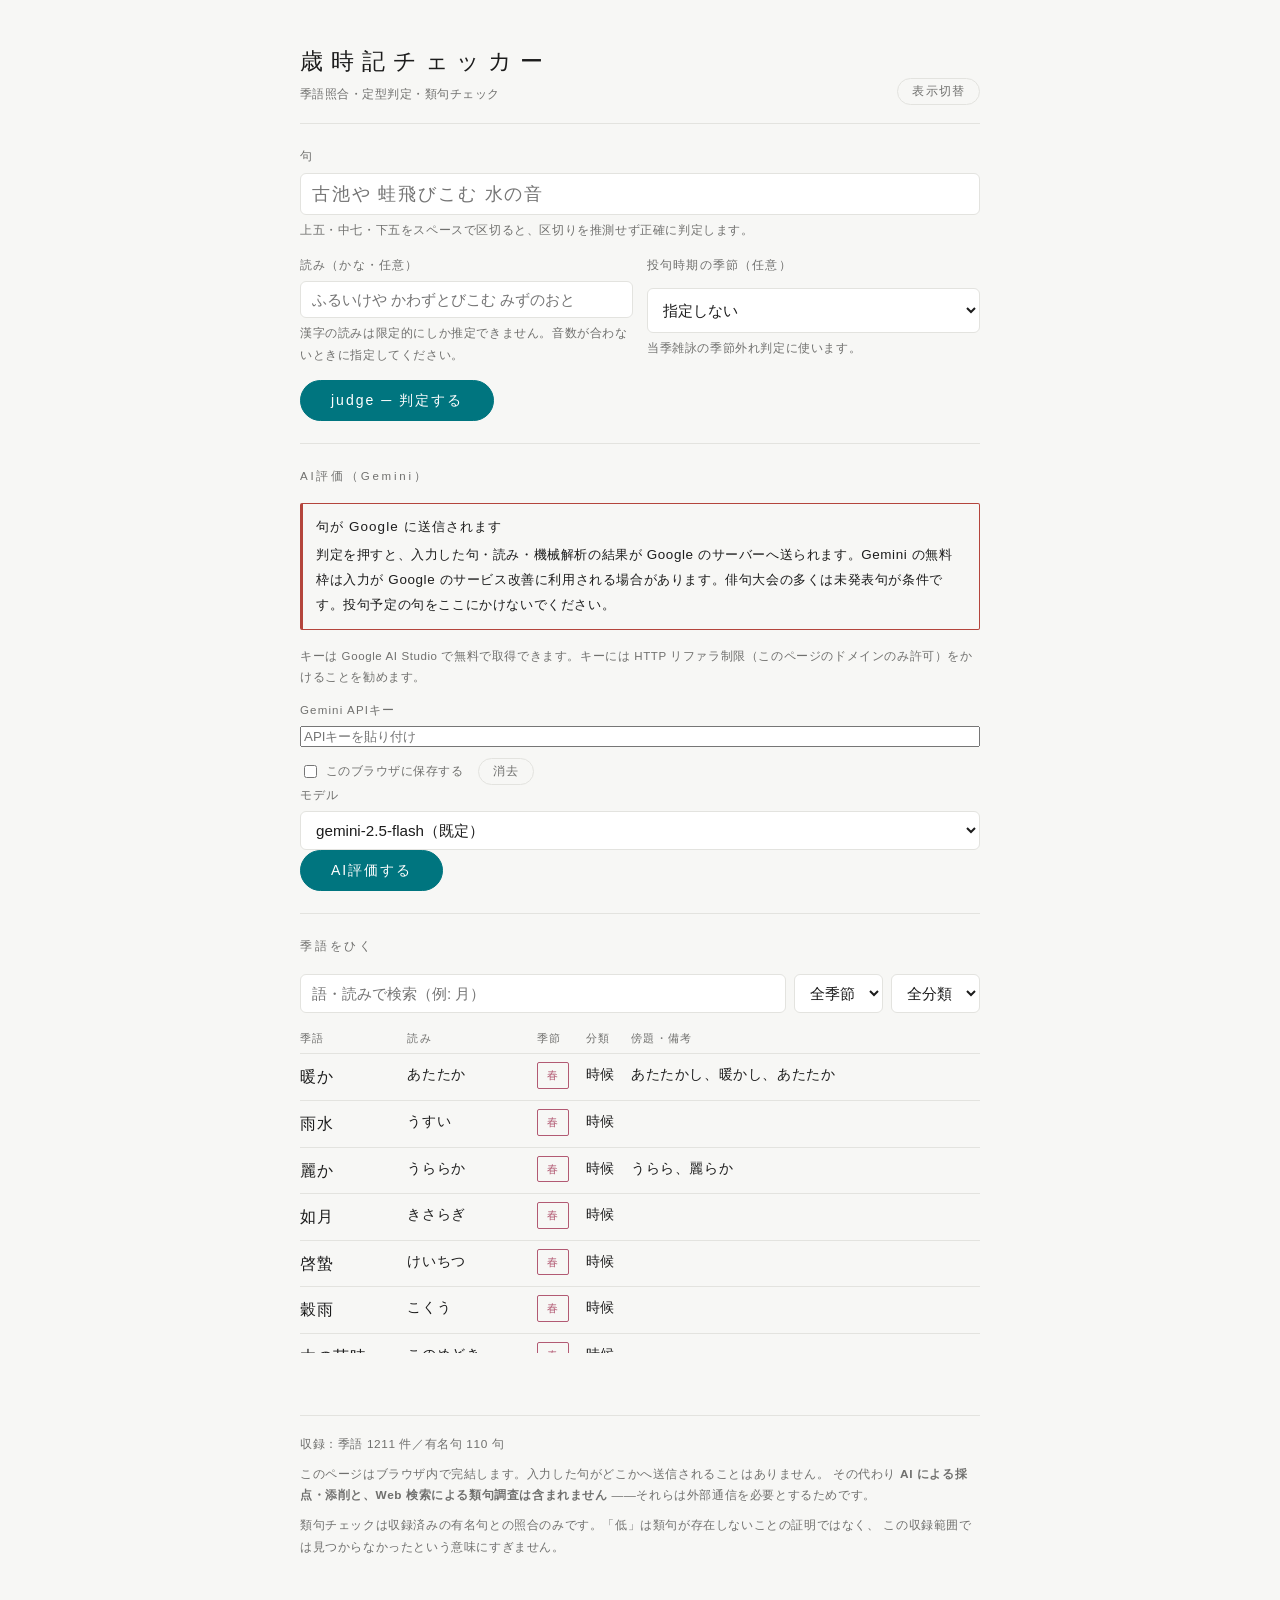
==== commit 7968ad60: "Expand kigo to 1211 entries; scan kana runs from the text itself Summer and autumn were still on moc" ====
--- a/haiku/index.html
+++ b/haiku/index.html
@@ -308,7 +308,7 @@
 </div>
 
 <script>
-const DATA = {"kigo":[{"w":"暖か","k":"あたたか","s":"春","c":"時候","a":["あたたかし","暖かし","あたたか"]},{"w":"雨水","k":"うすい","s":"春","c":"時候"},{"w":"麗か","k":"うららか","s":"春","c":"時候","a":["うらら","麗らか"]},{"w":"如月","k":"きさらぎ","s":"春","c":"時候"},{"w":"啓蟄","k":"けいちつ","s":"春","c":"時候"},{"w":"穀雨","k":"こくう","s":"春","c":"時候"},{"w":"木の芽時","k":"このめどき","s":"春","c":"時候"},{"w":"春暁","k":"しゅんぎょう","s":"春","c":"時候"},{"w":"春愁","k":"しゅんしゅう","s":"春","c":"時候"},{"w":"春昼","k":"しゅんちゅう","s":"春","c":"時候"},{"w":"春分","k":"しゅんぶん","s":"春","c":"時候"},{"w":"春眠","k":"しゅんみん","s":"春","c":"時候"},{"w":"春爛漫","k":"しゅんらんまん","s":"春","c":"時候"},{"w":"清明","k":"せいめい","s":"春","c":"時候"},{"w":"早春","k":"そうしゅん","s":"春","c":"時候"},{"w":"遅日","k":"ちじつ","s":"春","c":"時候","a":["日永"]},{"w":"仲春","k":"ちゅうしゅん","s":"春","c":"時候"},{"w":"二月尽","k":"にがつじん","s":"春","c":"時候"},{"w":"花時","k":"はなどき","s":"春","c":"時候"},{"w":"花冷","k":"はなびえ","s":"春","c":"時候","a":["花冷え"]},{"w":"春","k":"はる","s":"春","c":"時候"},{"w":"春浅し","k":"はるあさし","s":"春","c":"時候"},{"w":"春寒","k":"はるさむ","s":"春","c":"時候"},{"w":"春たけなわ","k":"はるたけなわ","s":"春","c":"時候"},{"w":"春の朝","k":"はるのあさ","s":"春","c":"時候"},{"w":"春の暮","k":"はるのくれ","s":"春","c":"時候"},{"w":"春の日","k":"はるのひ","s":"春","c":"時候"},{"w":"春の夜","k":"はるのよ","s":"春","c":"時候"},{"w":"春の宵","k":"はるのよい","s":"春","c":"時候"},{"w":"春深し","k":"はるふかし","s":"春","c":"時候","a":["春深む","春深き"]},{"w":"春めく","k":"はるめく","s":"春","c":"時候"},{"w":"晩春","k":"ばんしゅん","s":"春","c":"時候"},{"w":"彼岸","k":"ひがん","s":"春","c":"時候","a":["春彼岸"],"n":"単に彼岸といえば春。秋は秋彼岸"},{"w":"弥生","k":"やよい","s":"春","c":"時候"},{"w":"弥生尽","k":"やよいじん","s":"春","c":"時候"},{"w":"行く春","k":"ゆくはる","s":"春","c":"時候","a":["春惜しむ"]},{"w":"余寒","k":"よかん","s":"春","c":"時候","a":["残る寒さ"]},{"w":"立春","k":"りっしゅん","s":"春","c":"時候","a":["春立つ"],"n":"二月四日頃。暦の上の春の始まり"},{"w":"淡雪","k":"あわゆき","s":"春","c":"天文"},{"w":"朧月","k":"おぼろづき","s":"春","c":"天文","a":["朧"]},{"w":"朧夜","k":"おぼろよ","s":"春","c":"天文"},{"w":"貝寄風","k":"かいよせ","s":"春","c":"天文"},{"w":"陽炎","k":"かげろう","s":"春","c":"天文"},{"w":"霞","k":"かすみ","s":"春","c":"天文","a":["霞む"]},{"w":"風光る","k":"かぜひかる","s":"春","c":"天文"},{"w":"黄砂","k":"こうさ","s":"春","c":"天文"},{"w":"東風","k":"こち","s":"春","c":"天文"},{"w":"木の芽雨","k":"このめあめ","s":"春","c":"天文"},{"w":"催花雨","k":"さいかう","s":"春","c":"天文"},{"w":"桜まじ","k":"さくらまじ","s":"春","c":"天文"},{"w":"春光","k":"しゅんこう","s":"春","c":"天文"},{"w":"春塵","k":"しゅんじん","s":"春","c":"天文"},{"w":"春星","k":"しゅんせい","s":"春","c":"天文"},{"w":"春雷","k":"しゅんらい","s":"春","c":"天文"},{"w":"春霖","k":"しゅんりん","s":"春","c":"天文"},{"w":"蜃気楼","k":"しんきろう","s":"春","c":"天文"},{"w":"霾","k":"つちふる","s":"春","c":"天文"},{"w":"名残の雪","k":"なごりのゆき","s":"春","c":"天文"},{"w":"菜種梅雨","k":"なたねづゆ","s":"春","c":"天文"},{"w":"逃げ水","k":"にげみず","s":"春","c":"天文"},{"w":"涅槃西風","k":"ねはんにし","s":"春","c":"天文"},{"w":"花嵐","k":"はなあらし","s":"春","c":"天文"},{"w":"花曇","k":"はなぐもり","s":"春","c":"天文","a":["花曇り"]},{"w":"花の雨","k":"はなのあめ","s":"春","c":"天文"},{"w":"春嵐","k":"はるあらし","s":"春","c":"天文"},{"w":"春一番","k":"はるいちばん","s":"春","c":"天文"},{"w":"春風","k":"はるかぜ","s":"春","c":"天文","a":["しゅんぷう"]},{"w":"春雨","k":"はるさめ","s":"春","c":"天文"},{"w":"春時雨","k":"はるしぐれ","s":"春","c":"天文"},{"w":"春の雲","k":"はるのくも","s":"春","c":"天文"},{"w":"春の空","k":"はるのそら","s":"春","c":"天文"},{"w":"春の月","k":"はるのつき","s":"春","c":"天文"},{"w":"春の虹","k":"はるのにじ","s":"春","c":"天文"},{"w":"春の雪","k":"はるのゆき","s":"春","c":"天文"},{"w":"春日和","k":"はるびより","s":"春","c":"天文"},{"w":"春夕焼","k":"はるゆうやけ","s":"春","c":"天文"},{"w":"比良八荒","k":"ひらはっこう","s":"春","c":"天文"},{"w":"夕東風","k":"ゆうごち","s":"春","c":"天文"},{"w":"雪解風","k":"ゆきげかぜ","s":"春","c":"天文"},{"w":"忘れ雪","k":"わすれゆき","s":"春","c":"天文"},{"w":"残雪","k":"ざんせつ","s":"春","c":"地理"},{"w":"潮干潟","k":"しおひがた","s":"春","c":"地理"},{"w":"末黒野","k":"すぐろの","s":"春","c":"地理"},{"w":"雪崩","k":"なだれ","s":"春","c":"地理"},{"w":"苗代","k":"なわしろ","s":"春","c":"地理"},{"w":"花の山","k":"はなのやま","s":"春","c":"地理"},{"w":"春潮","k":"はるしお","s":"春","c":"地理"},{"w":"春田","k":"はるた","s":"春","c":"地理"},{"w":"春の野","k":"はるの","s":"春","c":"地理"},{"w":"春の磯","k":"はるのいそ","s":"春","c":"地理"},{"w":"春の海","k":"はるのうみ","s":"春","c":"地理"},{"w":"春の川","k":"はるのかわ","s":"春","c":"地理"},{"w":"春の渚","k":"はるのなぎさ","s":"春","c":"地理"},{"w":"春の水","k":"はるのみず","s":"春","c":"地理"},{"w":"春の山","k":"はるのやま","s":"春","c":"地理"},{"w":"水温む","k":"みずぬるむ","s":"春","c":"地理"},{"w":"焼野","k":"やけの","s":"春","c":"地理"},{"w":"山笑ふ","k":"やまわらう","s":"春","c":"地理","a":["山笑う"]},{"w":"雪代","k":"ゆきしろ","s":"春","c":"地理"},{"w":"雪解","k":"ゆきどけ","s":"春","c":"地理","a":["雪解け"]},{"w":"雪間","k":"ゆきま","s":"春","c":"地理"},{"w":"畦焼く","k":"あぜやく","s":"春","c":"生活"},{"w":"磯遊び","k":"いそあそび","s":"春","c":"生活"},{"w":"磯開","k":"いそびらき","s":"春","c":"生活"},{"w":"植木市","k":"うえきいち","s":"春","c":"生活"},{"w":"うぐいす餅","k":"うぐいすもち","s":"春","c":"生活"},{"w":"遠足","k":"えんそく","s":"春","c":"生活"},{"w":"風車","k":"かざぐるま","s":"春","c":"生活"},{"w":"花粉症","k":"かふんしょう","s":"春","c":"生活"},{"w":"木の芽和え","k":"きのめあえ","s":"春","c":"生活"},{"w":"木の芽田楽","k":"きのめでんがく","s":"春","c":"生活"},{"w":"草餅","k":"くさもち","s":"春","c":"生活"},{"w":"桑摘み","k":"くわつみ","s":"春","c":"生活"},{"w":"桜狩","k":"さくらがり","s":"春","c":"生活"},{"w":"桜漬","k":"さくらづけ","s":"春","c":"生活"},{"w":"桜餅","k":"さくらもち","s":"春","c":"生活"},{"w":"桜湯","k":"さくらゆ","s":"春","c":"生活"},{"w":"山菜採り","k":"さんさいとり","s":"春","c":"生活"},{"w":"潮干狩","k":"しおひがり","s":"春","c":"生活","a":["潮干狩り"]},{"w":"蜆汁","k":"しじみじる","s":"春","c":"生活"},{"w":"石鹸玉","k":"しゃぼんだま","s":"春","c":"生活","a":["シャボン玉"]},{"w":"春耕","k":"しゅんこう","s":"春","c":"生活"},{"w":"植樹","k":"しょくじゅ","s":"春","c":"生活"},{"w":"白酒","k":"しろざけ","s":"春","c":"生活"},{"w":"新学期","k":"しんがっき","s":"春","c":"生活"},{"w":"進級","k":"しんきゅう","s":"春","c":"生活"},{"w":"新社員","k":"しんしゃいん","s":"春","c":"生活"},{"w":"田打","k":"たうち","s":"春","c":"生活"},{"w":"種蒔","k":"たねまき","s":"春","c":"生活","a":["種蒔き"]},{"w":"茶摘","k":"ちゃつみ","s":"春","c":"生活","a":["茶摘み"]},{"w":"接木","k":"つぎき","s":"春","c":"生活"},{"w":"摘み草","k":"つみくさ","s":"春","c":"生活"},{"w":"苗市","k":"なえいち","s":"春","c":"生活"},{"w":"入園","k":"にゅうえん","s":"春","c":"生活"},{"w":"入学","k":"にゅうがく","s":"春","c":"生活","a":["新入生"]},{"w":"野遊び","k":"のあそび","s":"春","c":"生活"},{"w":"野焼","k":"のやき","s":"春","c":"生活"},{"w":"畑打","k":"はたうち","s":"春","c":"生活"},{"w":"花衣","k":"はなごろも","s":"春","c":"生活"},{"w":"花見","k":"はなみ","s":"春","c":"生活","a":["観桜","観梅"]},{"w":"花見酒","k":"はなみざけ","s":"春","c":"生活"},{"w":"花見団子","k":"はなみだんご","s":"春","c":"生活","a":["お花見団子"]},{"w":"花見茶屋","k":"はなみぢゃや","s":"春","c":"生活"},{"w":"花筵","k":"はなむしろ","s":"春","c":"生活"},{"w":"花守","k":"はなもり","s":"春","c":"生活"},{"w":"春着","k":"はるぎ","s":"春","c":"生活"},{"w":"春休み","k":"はるやすみ","s":"春","c":"生活"},{"w":"菱餅","k":"ひしもち","s":"春","c":"生活"},{"w":"雛あられ","k":"ひなあられ","s":"春","c":"生活"},{"w":"雛人形","k":"ひなにんぎょう","s":"春","c":"生活"},{"w":"風船","k":"ふうせん","s":"春","c":"生活"},{"w":"蕗味噌","k":"ふきみそ","s":"春","c":"生活"},{"w":"鞦韆","k":"ぶらんこ","s":"春","c":"生活","a":["ブランコ"]},{"w":"麦踏","k":"むぎふみ","s":"春","c":"生活"},{"w":"山焼","k":"やまやき","s":"春","c":"生活"},{"w":"若布刈","k":"わかめかり","s":"春","c":"生活"},{"w":"蕨狩","k":"わらびがり","s":"春","c":"生活"},{"w":"甘茶","k":"あまちゃ","s":"春","c":"行事"},{"w":"お水取り","k":"おみずとり","s":"春","c":"行事"},{"w":"曲水の宴","k":"きょくすいのえん","s":"春","c":"行事"},{"w":"御忌","k":"ぎょき","s":"春","c":"行事"},{"w":"弘法忌","k":"こうぼうき","s":"春","c":"行事"},{"w":"西行忌","k":"さいぎょうき","s":"春","c":"行事"},{"w":"桜祭","k":"さくらまつり","s":"春","c":"行事"},{"w":"修二会","k":"しゅにえ","s":"春","c":"行事"},{"w":"十三詣り","k":"じゅうさんまいり","s":"春","c":"行事"},{"w":"上巳","k":"じょうし","s":"春","c":"行事"},{"w":"卒業","k":"そつぎょう","s":"春","c":"行事","a":["卒業式"]},{"w":"涅槃会","k":"ねはんえ","s":"春","c":"行事"},{"w":"初午","k":"はつうま","s":"春","c":"行事"},{"w":"花祭","k":"はなまつり","s":"春","c":"行事","a":["灌仏会"]},{"w":"花御堂","k":"はなみどう","s":"春","c":"行事"},{"w":"針供養","k":"はりくよう","s":"春","c":"行事"},{"w":"春祭","k":"はるまつり","s":"春","c":"行事"},{"w":"雛祭","k":"ひなまつり","s":"春","c":"行事","a":["雛祭り","雛の日","雛"]},{"w":"復活祭","k":"ふっかつさい","s":"春","c":"行事","a":["イースター"]},{"w":"遍路","k":"へんろ","s":"春","c":"行事","a":["お遍路"]},{"w":"都をどり","k":"みやこおどり","s":"春","c":"行事"},{"w":"利休忌","k":"りきゅうき","s":"春","c":"行事"},{"w":"揚雲雀","k":"あげひばり","s":"春","c":"動物"},{"w":"鶯","k":"うぐいす","s":"春","c":"動物"},{"w":"落雲雀","k":"おちひばり","s":"春","c":"動物"},{"w":"帰る雁","k":"かえるかり","s":"春","c":"動物","a":["雁帰る"]},{"w":"蝌蚪","k":"かと","s":"春","c":"動物"},{"w":"亀鳴く","k":"かめなく","s":"春","c":"動物"},{"w":"蛙","k":"かわず","s":"春","c":"動物","a":["かえる"]},{"w":"雉","k":"きじ","s":"春","c":"動物","a":["雉子"]},{"w":"熊穴を出づ","k":"くまあなをいづ","s":"春","c":"動物"},{"w":"仔馬","k":"こうま","s":"春","c":"動物"},{"w":"桜貝","k":"さくらがい","s":"春","c":"動物"},{"w":"桜鯛","k":"さくらだい","s":"春","c":"動物"},{"w":"桜鱒","k":"さくらます","s":"春","c":"動物"},{"w":"鰆","k":"さわら","s":"春","c":"動物"},{"w":"蜆","k":"しじみ","s":"春","c":"動物"},{"w":"白魚","k":"しらうお","s":"春","c":"動物"},{"w":"巣籠る","k":"すごもる","s":"春","c":"動物"},{"w":"雀の子","k":"すずめのこ","s":"春","c":"動物"},{"w":"巣立","k":"すだち","s":"春","c":"動物","a":["巣立ち"]},{"w":"田螺","k":"たにし","s":"春","c":"動物"},{"w":"蝶","k":"ちょう","s":"春","c":"動物","a":["蝶々"]},{"w":"燕","k":"つばめ","s":"春","c":"動物","a":["つばくらめ"]},{"w":"鶴帰る","k":"つるかえる","s":"春","c":"動物"},{"w":"鳥雲に入る","k":"とりくもにいる","s":"春","c":"動物"},{"w":"鳥交る","k":"とりさかる","s":"春","c":"動物"},{"w":"鰊","k":"にしん","s":"春","c":"動物"},{"w":"蜷","k":"にな","s":"春","c":"動物"},{"w":"猫の子","k":"ねこのこ","s":"春","c":"動物"},{"w":"猫の恋","k":"ねこのこい","s":"春","c":"動物"},{"w":"蜂","k":"はち","s":"春","c":"動物"},{"w":"初蝶","k":"はつちょう","s":"春","c":"動物"},{"w":"初燕","k":"はつつばめ","s":"春","c":"動物"},{"w":"蛤","k":"はまぐり","s":"春","c":"動物"},{"w":"雲雀","k":"ひばり","s":"春","c":"動物"},{"w":"蛇穴を出づ","k":"へびあなをいづ","s":"春","c":"動物"},{"w":"蛍烏賊","k":"ほたるいか","s":"春","c":"動物"},{"w":"鱒","k":"ます","s":"春","c":"動物"},{"w":"若鮎","k":"わかあゆ","s":"春","c":"動物"},{"w":"蘆の角","k":"あしのつの","s":"春","c":"植物"},{"w":"アネモネ","k":"あねもね","s":"春","c":"植物"},{"w":"杏の花","k":"あんずのはな","s":"春","c":"植物"},{"w":"犬ふぐり","k":"いぬふぐり","s":"春","c":"植物"},{"w":"梅","k":"うめ","s":"春","c":"植物","a":["梅の花"]},{"w":"片栗の花","k":"かたくりのはな","s":"春","c":"植物"},{"w":"キンセンカ","k":"きんせんか","s":"春","c":"植物"},{"w":"クロッカス","k":"くろっかす","s":"春","c":"植物"},{"w":"小手毬","k":"こでまり","s":"春","c":"植物"},{"w":"木の芽","k":"このめ","s":"春","c":"植物","a":["芽吹き"]},{"w":"辛夷","k":"こぶし","s":"春","c":"植物"},{"w":"桜","k":"さくら","s":"春","c":"植物","a":["花"],"n":"俳句で単に「花」といえば桜"},{"w":"桜蘂降る","k":"さくらしべふる","s":"春","c":"植物"},{"w":"桜草","k":"さくらそう","s":"春","c":"植物"},{"w":"山茱萸","k":"さんしゅゆ","s":"春","c":"植物"},{"w":"山椒の芽","k":"さんしょうのめ","s":"春","c":"植物"},{"w":"残花","k":"ざんか","s":"春","c":"植物"},{"w":"枝垂桜","k":"しだれざくら","s":"春","c":"植物"},{"w":"芝桜","k":"しばざくら","s":"春","c":"植物"},{"w":"石楠花","k":"しゃくなげ","s":"春","c":"植物"},{"w":"春蘭","k":"しゅんらん","s":"春","c":"植物"},{"w":"沈丁花","k":"じんちょうげ","s":"春","c":"植物"},{"w":"スイートピー","k":"すいーとぴー","s":"春","c":"植物"},{"w":"菫","k":"すみれ","s":"春","c":"植物","a":["すみれ草","スミレ"]},{"w":"李の花","k":"すもものはな","s":"春","c":"植物"},{"w":"芹","k":"せり","s":"春","c":"植物"},{"w":"ぜんまい","k":"ぜんまい","s":"春","c":"植物"},{"w":"竹の秋","k":"たけのあき","s":"春","c":"植物","n":"秋を含むが春の季語。竹の葉が黄ばみ落ちる頃"},{"w":"たらの芽","k":"たらのめ","s":"春","c":"植物"},{"w":"蒲公英","k":"たんぽぽ","s":"春","c":"植物","a":["タンポポ"]},{"w":"チューリップ","k":"ちゅーりっぷ","s":"春","c":"植物"},{"w":"土筆","k":"つくし","s":"春","c":"植物"},{"w":"つつじ","k":"つつじ","s":"春","c":"植物"},{"w":"椿","k":"つばき","s":"春","c":"植物"},{"w":"梨の花","k":"なしのはな","s":"春","c":"植物","n":"実（梨）は秋の季語。花は春"},{"w":"なずな","k":"なずな","s":"春","c":"植物","a":["ぺんぺん草"]},{"w":"菜の花","k":"なのはな","s":"春","c":"植物","a":["花菜"]},{"w":"二輪草","k":"にりんそう","s":"春","c":"植物"},{"w":"猫柳","k":"ねこやなぎ","s":"春","c":"植物"},{"w":"はこべ","k":"はこべ","s":"春","c":"植物"},{"w":"花筏","k":"はないかだ","s":"春","c":"植物"},{"w":"花吹雪","k":"はなふぶき","s":"春","c":"植物"},{"w":"花水木","k":"はなみずき","s":"春","c":"植物"},{"w":"春紫苑","k":"はるじおん","s":"春","c":"植物"},{"w":"パンジー","k":"ぱんじー","s":"春","c":"植物"},{"w":"彼岸桜","k":"ひがんざくら","s":"春","c":"植物"},{"w":"ヒヤシンス","k":"ひやしんす","s":"春","c":"植物"},{"w":"蕗の薹","k":"ふきのとう","s":"春","c":"植物"},{"w":"藤","k":"ふじ","s":"春","c":"植物","a":["藤の花"]},{"w":"フリージア","k":"ふりーじあ","s":"春","c":"植物"},{"w":"木瓜の花","k":"ぼけのはな","s":"春","c":"植物"},{"w":"まんさく","k":"まんさく","s":"春","c":"植物"},{"w":"三椏の花","k":"みつまたのはな","s":"春","c":"植物"},{"w":"ミモザ","k":"みもざ","s":"春","c":"植物"},{"w":"都忘れ","k":"みやこわすれ","s":"春","c":"植物"},{"w":"ムスカリ","k":"むすかり","s":"春","c":"植物"},{"w":"木蓮","k":"もくれん","s":"春","c":"植物"},{"w":"桃の花","k":"もものはな","s":"春","c":"植物"},{"w":"八重桜","k":"やえざくら","s":"春","c":"植物"},{"w":"柳","k":"やなぎ","s":"春","c":"植物","a":["青柳"]},{"w":"山桜","k":"やまざくら","s":"春","c":"植物"},{"w":"山吹","k":"やまぶき","s":"春","c":"植物"},{"w":"雪柳","k":"ゆきやなぎ","s":"春","c":"植物"},{"w":"蓬","k":"よもぎ","s":"春","c":"植物"},{"w":"ライラック","k":"らいらっく","s":"春","c":"植物"},{"w":"落花","k":"らっか","s":"春","c":"植物"},{"w":"柳絮","k":"りゅうじょ","s":"春","c":"植物"},{"w":"林檎の花","k":"りんごのはな","s":"春","c":"植物","n":"実（林檎）は秋の季語。花は春"},{"w":"連翹","k":"れんぎょう","s":"春","c":"植物"},{"w":"蓮華草","k":"れんげそう","s":"春","c":"植物","a":["蓮華","紫雲英"]},{"w":"若草","k":"わかくさ","s":"春","c":"植物","a":["春草"]},{"w":"若布","k":"わかめ","s":"春","c":"植物"},{"w":"忘れな草","k":"わすれなぐさ","s":"春","c":"植物"},{"w":"蕨","k":"わらび","s":"春","c":"植物"},{"w":"炎暑","k":"えんしょ","s":"夏","c":"時候","a":["酷暑"]},{"w":"夏至","k":"げし","s":"夏","c":"時候"},{"w":"五月晴","k":"さつきばれ","s":"夏","c":"時候","a":["五月晴れ"]},{"w":"涼し","k":"すずし","s":"夏","c":"時候","a":["涼しさ","涼しき"]},{"w":"大暑","k":"たいしょ","s":"夏","c":"時候"},{"w":"梅雨","k":"つゆ","s":"夏","c":"時候","a":["梅雨入り","五月雨","さみだれ"]},{"w":"土用","k":"どよう","s":"夏","c":"時候"},{"w":"薄暑","k":"はくしょ","s":"夏","c":"時候"},{"w":"晩夏","k":"ばんか","s":"夏","c":"時候"},{"w":"短夜","k":"みじかよ","s":"夏","c":"時候","a":["明易し"]},{"w":"立夏","k":"りっか","s":"夏","c":"時候","a":["夏立つ"]},{"w":"朝焼","k":"あさやけ","s":"夏","c":"天文","a":["朝焼け"]},{"w":"雷","k":"かみなり","s":"夏","c":"天文","a":["いかづち"]},{"w":"雲の峰","k":"くものみね","s":"夏","c":"天文","a":["入道雲"]},{"w":"薫風","k":"くんぷう","s":"夏","c":"天文","a":["風薫る"]},{"w":"夏の月","k":"なつのつき","s":"夏","c":"天文"},{"w":"虹","k":"にじ","s":"夏","c":"天文"},{"w":"日盛","k":"ひざかり","s":"夏","c":"天文"},{"w":"旱","k":"ひでり","s":"夏","c":"天文","a":["日照り"]},{"w":"南風","k":"みなみかぜ","s":"夏","c":"天文","a":["はえ"]},{"w":"夕立","k":"ゆうだち","s":"夏","c":"天文"},{"w":"夕焼","k":"ゆうやけ","s":"夏","c":"天文","a":["夕焼け"]},{"w":"青田","k":"あおた","s":"夏","c":"地理"},{"w":"泉","k":"いずみ","s":"夏","c":"地理"},{"w":"清水","k":"しみず","s":"夏","c":"地理"},{"w":"滝","k":"たき","s":"夏","c":"地理"},{"w":"出水","k":"でみず","s":"夏","c":"地理"},{"w":"夏野","k":"なつの","s":"夏","c":"地理"},{"w":"夏の海","k":"なつのうみ","s":"夏","c":"地理"},{"w":"汗","k":"あせ","s":"夏","c":"生活"},{"w":"甘酒","k":"あまざけ","s":"夏","c":"生活"},{"w":"打水","k":"うちみず","s":"夏","c":"生活","a":["打ち水"]},{"w":"団扇","k":"うちわ","s":"夏","c":"生活"},{"w":"蚊帳","k":"かや","s":"夏","c":"生活"},{"w":"更衣","k":"ころもがえ","s":"夏","c":"生活","a":["衣更え"]},{"w":"扇風機","k":"せんぷうき","s":"夏","c":"生活"},{"w":"田植","k":"たうえ","s":"夏","c":"生活","a":["田植え"]},{"w":"登山","k":"とざん","s":"夏","c":"生活"},{"w":"日傘","k":"ひがさ","s":"夏","c":"生活"},{"w":"冷奴","k":"ひややっこ","s":"夏","c":"生活"},{"w":"昼寝","k":"ひるね","s":"夏","c":"生活"},{"w":"風鈴","k":"ふうりん","s":"夏","c":"生活"},{"w":"水着","k":"みずぎ","s":"夏","c":"生活"},{"w":"麦刈","k":"むぎかり","s":"夏","c":"生活","a":["麦刈り"]},{"w":"浴衣","k":"ゆかた","s":"夏","c":"生活"},{"w":"ラムネ","k":"らむね","s":"夏","c":"生活"},{"w":"川開","k":"かわびらき","s":"夏","c":"行事","a":["川開き"]},{"w":"鯉幟","k":"こいのぼり","s":"夏","c":"行事","a":["鯉のぼり"]},{"w":"端午","k":"たんご","s":"夏","c":"行事","a":["端午の節句"]},{"w":"花火","k":"はなび","s":"夏","c":"行事"},{"w":"祭","k":"まつり","s":"夏","c":"行事","a":["夏祭"],"n":"単に「祭」といえば夏の季語"},{"w":"神輿","k":"みこし","s":"夏","c":"行事","a":["御輿"]},{"w":"鮎","k":"あゆ","s":"夏","c":"動物"},{"w":"蟻","k":"あり","s":"夏","c":"動物"},{"w":"蚊","k":"か","s":"夏","c":"動物"},{"w":"蝸牛","k":"かたつむり","s":"夏","c":"動物","a":["でんでんむし"]},{"w":"郭公","k":"かっこう","s":"夏","c":"動物"},{"w":"金魚","k":"きんぎょ","s":"夏","c":"動物"},{"w":"蝉","k":"せみ","s":"夏","c":"動物"},{"w":"蛇","k":"へび","s":"夏","c":"動物"},{"w":"蛍","k":"ほたる","s":"夏","c":"動物"},{"w":"時鳥","k":"ほととぎす","s":"夏","c":"動物","a":["杜鵑"]},{"w":"目高","k":"めだか","s":"夏","c":"動物","a":["メダカ"]},{"w":"青葉","k":"あおば","s":"夏","c":"植物"},{"w":"紫陽花","k":"あじさい","s":"夏","c":"植物","a":["アジサイ"]},{"w":"菖蒲","k":"あやめ","s":"夏","c":"植物","a":["花菖蒲"]},{"w":"苺","k":"いちご","s":"夏","c":"植物","a":["イチゴ"]},{"w":"胡瓜","k":"きゅうり","s":"夏","c":"植物"},{"w":"早苗","k":"さなえ","s":"夏","c":"植物"},{"w":"新緑","k":"しんりょく","s":"夏","c":"植物"},{"w":"睡蓮","k":"すいれん","s":"夏","c":"植物"},{"w":"竹の子","k":"たけのこ","s":"夏","c":"植物","a":["筍"]},{"w":"茄子","k":"なす","s":"夏","c":"植物","a":["なすび"]},{"w":"薔薇","k":"ばら","s":"夏","c":"植物","a":["バラ"]},{"w":"万緑","k":"ばんりょく","s":"夏","c":"植物"},{"w":"向日葵","k":"ひまわり","s":"夏","c":"植物","a":["ヒマワリ"]},{"w":"牡丹","k":"ぼたん","s":"夏","c":"植物"},{"w":"夕顔","k":"ゆうがお","s":"夏","c":"植物"},{"w":"百合","k":"ゆり","s":"夏","c":"植物","a":["ユリ"]},{"w":"若葉","k":"わかば","s":"夏","c":"植物"},{"w":"秋の暮","k":"あきのくれ","s":"秋","c":"時候","a":["秋の暮れ"]},{"w":"秋彼岸","k":"あきひがん","s":"秋","c":"時候"},{"w":"秋深し","k":"あきふかし","s":"秋","c":"時候","a":["秋深む","秋深き"]},{"w":"残暑","k":"ざんしょ","s":"秋","c":"時候"},{"w":"秋分","k":"しゅうぶん","s":"秋","c":"時候"},{"w":"新涼","k":"しんりょう","s":"秋","c":"時候"},{"w":"白露","k":"はくろ","s":"秋","c":"時候"},{"w":"冷やか","k":"ひややか","s":"秋","c":"時候"},{"w":"身に入む","k":"みにしむ","s":"秋","c":"時候"},{"w":"行く秋","k":"ゆくあき","s":"秋","c":"時候","a":["秋惜しむ"]},{"w":"夜長","k":"よなが","s":"秋","c":"時候","a":["長き夜","秋の夜"]},{"w":"立秋","k":"りっしゅう","s":"秋","c":"時候","a":["秋立つ"]},{"w":"秋風","k":"あきかぜ","s":"秋","c":"天文","a":["秋の風"]},{"w":"秋の空","k":"あきのそら","s":"秋","c":"天文","a":["秋空"]},{"w":"天の川","k":"あまのがわ","s":"秋","c":"天文","a":["銀河"]},{"w":"十六夜","k":"いざよい","s":"秋","c":"天文"},{"w":"稲妻","k":"いなずま","s":"秋","c":"天文"},{"w":"鰯雲","k":"いわしぐも","s":"秋","c":"天文"},{"w":"霧","k":"きり","s":"秋","c":"天文"},{"w":"台風","k":"たいふう","s":"秋","c":"天文"},{"w":"露","k":"つゆ","s":"秋","c":"天文","a":["白露"]},{"w":"野分","k":"のわき","s":"秋","c":"天文"},{"w":"星月夜","k":"ほしづきよ","s":"秋","c":"天文"},{"w":"名月","k":"めいげつ","s":"秋","c":"天文","a":["月","良夜","満月","望の月"],"n":"俳句で単に「月」といえば秋"},{"w":"秋の水","k":"あきのみず","s":"秋","c":"地理"},{"w":"落し水","k":"おとしみず","s":"秋","c":"地理"},{"w":"刈田","k":"かりた","s":"秋","c":"地理"},{"w":"花野","k":"はなの","s":"秋","c":"地理"},{"w":"山粧ふ","k":"やまよそおう","s":"秋","c":"地理","a":["山粧う"]},{"w":"稲刈","k":"いねかり","s":"秋","c":"生活","a":["稲刈り"]},{"w":"運動会","k":"うんどうかい","s":"秋","c":"生活"},{"w":"案山子","k":"かかし","s":"秋","c":"生活"},{"w":"秋思","k":"しゅうし","s":"秋","c":"生活"},{"w":"新米","k":"しんまい","s":"秋","c":"生活"},{"w":"相撲","k":"すもう","s":"秋","c":"生活"},{"w":"灯火親し","k":"とうかしたし","s":"秋","c":"生活"},{"w":"夜業","k":"やぎょう","s":"秋","c":"生活","a":["夜なべ"]},{"w":"盂蘭盆","k":"うらぼん","s":"秋","c":"行事","a":["盆","お盆"]},{"w":"送り火","k":"おくりび","s":"秋","c":"行事"},{"w":"新酒","k":"しんしゅ","s":"秋","c":"行事"},{"w":"十三夜","k":"じゅうさんや","s":"秋","c":"行事"},{"w":"七夕","k":"たなばた","s":"秋","c":"行事"},{"w":"月見","k":"つきみ","s":"秋","c":"行事"},{"w":"墓参","k":"はかまいり","s":"秋","c":"行事","a":["墓参り"]},{"w":"鰯","k":"いわし","s":"秋","c":"動物"},{"w":"雁","k":"かり","s":"秋","c":"動物","a":["がん"]},{"w":"啄木鳥","k":"きつつき","s":"秋","c":"動物"},{"w":"蟋蟀","k":"こおろぎ","s":"秋","c":"動物","a":["コオロギ"]},{"w":"秋刀魚","k":"さんま","s":"秋","c":"動物","a":["サンマ"]},{"w":"鹿","k":"しか","s":"秋","c":"動物"},{"w":"鈴虫","k":"すずむし","s":"秋","c":"動物"},{"w":"蜻蛉","k":"とんぼ","s":"秋","c":"動物","a":["トンボ"]},{"w":"蓑虫","k":"みのむし","s":"秋","c":"動物"},{"w":"鵙","k":"もず","s":"秋","c":"動物","a":["百舌"]},{"w":"渡り鳥","k":"わたりどり","s":"秋","c":"動物"},{"w":"朝顔","k":"あさがお","s":"秋","c":"植物","a":["アサガオ"],"n":"夏のイメージだが季語としては秋"},{"w":"銀杏散る","k":"いちょうちる","s":"秋","c":"植物"},{"w":"女郎花","k":"おみなえし","s":"秋","c":"植物"},{"w":"柿","k":"かき","s":"秋","c":"植物"},{"w":"桔梗","k":"ききょう","s":"秋","c":"植物"},{"w":"菊","k":"きく","s":"秋","c":"植物"},{"w":"栗","k":"くり","s":"秋","c":"植物"},{"w":"コスモス","k":"こすもす","s":"秋","c":"植物","a":["秋桜"]},{"w":"木の実","k":"このみ","s":"秋","c":"植物"},{"w":"芒","k":"すすき","s":"秋","c":"植物","a":["薄","尾花"]},{"w":"梨","k":"なし","s":"秋","c":"植物"},{"w":"萩","k":"はぎ","s":"秋","c":"植物"},{"w":"葡萄","k":"ぶどう","s":"秋","c":"植物","a":["ブドウ"]},{"w":"曼珠沙華","k":"まんじゅしゃげ","s":"秋","c":"植物","a":["彼岸花"]},{"w":"紅葉","k":"もみじ","s":"秋","c":"植物","a":["もみぢ","こうよう","紅葉狩"]},{"w":"林檎","k":"りんご","s":"秋","c":"植物","a":["リンゴ"]},{"w":"越年","k":"えつねん","s":"冬","c":"時候"},{"w":"大晦","k":"おおつごもり","s":"冬","c":"時候"},{"w":"数え日","k":"かぞえび","s":"冬","c":"時候","n":"年の暮れ、残り日数を指折り数える頃"},{"w":"寒","k":"かん","s":"冬","c":"時候","a":["寒の入り"]},{"w":"寒明","k":"かんあけ","s":"冬","c":"時候","a":["寒の明け"]},{"w":"寒九","k":"かんく","s":"冬","c":"時候","n":"寒に入って九日目"},{"w":"寒中","k":"かんちゅう","s":"冬","c":"時候"},{"w":"寒の内","k":"かんのうち","s":"冬","c":"時候"},{"w":"小春","k":"こはる","s":"冬","c":"時候","a":["小春日和"],"n":"字面に反して冬の季語"},{"w":"極月","k":"ごくげつ","s":"冬","c":"時候","n":"陰暦十二月・師走の異称"},{"w":"三冬","k":"さんとう","s":"冬","c":"時候","n":"冬の三か月間全体を指す言い方"},{"w":"小寒","k":"しょうかん","s":"冬","c":"時候"},{"w":"初冬","k":"しょとう","s":"冬","c":"時候"},{"w":"師走","k":"しわす","s":"冬","c":"時候"},{"w":"除日","k":"じょじつ","s":"冬","c":"時候","n":"一年の最後の日、大晦日"},{"w":"除夜","k":"じょや","s":"冬","c":"時候","a":["大晦日"]},{"w":"節分","k":"せつぶん","s":"冬","c":"時候"},{"w":"短日","k":"たんじつ","s":"冬","c":"時候","a":["日短か"]},{"w":"大寒","k":"だいかん","s":"冬","c":"時候"},{"w":"仲冬","k":"ちゅうとう","s":"冬","c":"時候"},{"w":"冬至","k":"とうじ","s":"冬","c":"時候"},{"w":"冬夜","k":"とうや","s":"冬","c":"時候"},{"w":"年つまる","k":"としつまる","s":"冬","c":"時候"},{"w":"年の瀬","k":"としのせ","s":"冬","c":"時候"},{"w":"年果つ","k":"としはつ","s":"冬","c":"時候"},{"w":"春隣","k":"はるどなり","s":"冬","c":"時候","n":"字面は春だが、春の近づく冬の季語"},{"w":"春待つ","k":"はるまつ","s":"冬","c":"時候","n":"字面は春だが、冬に春の訪れを待つ意の季語"},{"w":"晩冬","k":"ばんとう","s":"冬","c":"時候"},{"w":"冬","k":"ふゆ","s":"冬","c":"時候"},{"w":"冬浅し","k":"ふゆあさし","s":"冬","c":"時候"},{"w":"冬うらら","k":"ふゆうらら","s":"冬","c":"時候"},{"w":"冬来る","k":"ふゆきたる","s":"冬","c":"時候"},{"w":"冬闌","k":"ふゆたけなわ","s":"冬","c":"時候"},{"w":"冬の朝","k":"ふゆのあさ","s":"冬","c":"時候"},{"w":"冬の暮","k":"ふゆのくれ","s":"冬","c":"時候"},{"w":"冬果つ","k":"ふゆはつ","s":"冬","c":"時候"},{"w":"冬深し","k":"ふゆふかし","s":"冬","c":"時候","a":["冬深き"]},{"w":"冬めく","k":"ふゆめく","s":"冬","c":"時候"},{"w":"行く年","k":"ゆくとし","s":"冬","c":"時候"},{"w":"立冬","k":"りっとう","s":"冬","c":"時候","a":["冬立つ"]},{"w":"霰","k":"あられ","s":"冬","c":"天文"},{"w":"空っ風","k":"からっかぜ","s":"冬","c":"天文","a":["空風"]},{"w":"寒雲","k":"かんうん","s":"冬","c":"天文"},{"w":"寒月","k":"かんげつ","s":"冬","c":"天文","a":["冬の月"]},{"w":"寒昴","k":"かんすばる","s":"冬","c":"天文"},{"w":"寒晴","k":"かんばれ","s":"冬","c":"天文"},{"w":"寒風","k":"かんぷう","s":"冬","c":"天文"},{"w":"寒雷","k":"かんらい","s":"冬","c":"天文"},{"w":"北風","k":"きたかぜ","s":"冬","c":"天文"},{"w":"氷","k":"こおり","s":"冬","c":"天文"},{"w":"木枯","k":"こがらし","s":"冬","c":"天文","a":["木枯し","凩"]},{"w":"粉雪","k":"こなゆき","s":"冬","c":"天文"},{"w":"小雪","k":"こゆき","s":"冬","c":"天文"},{"w":"細雪","k":"ささめゆき","s":"冬","c":"天文"},{"w":"小夜時雨","k":"さよしぐれ","s":"冬","c":"天文"},{"w":"時雨","k":"しぐれ","s":"冬","c":"天文"},{"w":"霜","k":"しも","s":"冬","c":"天文"},{"w":"隙間風","k":"すきまかぜ","s":"冬","c":"天文"},{"w":"冬雷","k":"とうらい","s":"冬","c":"天文"},{"w":"根雪","k":"ねゆき","s":"冬","c":"天文"},{"w":"初氷","k":"はつごおり","s":"冬","c":"天文"},{"w":"初時雨","k":"はつしぐれ","s":"冬","c":"天文","a":["初しぐれ"],"n":"その冬はじめての時雨"},{"w":"初雪","k":"はつゆき","s":"冬","c":"天文"},{"w":"吹雪","k":"ふぶき","s":"冬","c":"天文"},{"w":"冬霧","k":"ふゆぎり","s":"冬","c":"天文"},{"w":"冬凪","k":"ふゆなぎ","s":"冬","c":"天文"},{"w":"冬の雨","k":"ふゆのあめ","s":"冬","c":"天文"},{"w":"冬の雲","k":"ふゆのくも","s":"冬","c":"天文"},{"w":"冬の空","k":"ふゆのそら","s":"冬","c":"天文"},{"w":"冬の星","k":"ふゆのほし","s":"冬","c":"天文"},{"w":"冬晴","k":"ふゆばれ","s":"冬","c":"天文","a":["冬晴れ"]},{"w":"冬日影","k":"ふゆひかげ","s":"冬","c":"天文"},{"w":"冬旱","k":"ふゆひでり","s":"冬","c":"天文"},{"w":"冬日","k":"ふゆび","s":"冬","c":"天文"},{"w":"冬夕焼","k":"ふゆゆうやけ","s":"冬","c":"天文"},{"w":"ぼたん雪","k":"ぼたんゆき","s":"冬","c":"天文"},{"w":"村時雨","k":"むらしぐれ","s":"冬","c":"天文"},{"w":"雪","k":"ゆき","s":"冬","c":"天文","a":["深雪","大雪"]},{"w":"雪明り","k":"ゆきあかり","s":"冬","c":"天文"},{"w":"六花","k":"りっか","s":"冬","c":"天文","n":"雪の異称"},{"w":"枯野","k":"かれの","s":"冬","c":"地理"},{"w":"枯野原","k":"かれのはら","s":"冬","c":"地理"},{"w":"枯山","k":"かれやま","s":"冬","c":"地理"},{"w":"寒村","k":"かんそん","s":"冬","c":"地理"},{"w":"寒潮","k":"かんちょう","s":"冬","c":"地理"},{"w":"寒林","k":"かんりん","s":"冬","c":"地理"},{"w":"霜柱","k":"しもばしら","s":"冬","c":"地理"},{"w":"樹氷","k":"じゅひょう","s":"冬","c":"地理"},{"w":"雪庇","k":"せっぴ","s":"冬","c":"地理"},{"w":"雪原","k":"せつげん","s":"冬","c":"地理"},{"w":"雪嶺","k":"せつれい","s":"冬","c":"地理"},{"w":"氷柱","k":"つらら","s":"冬","c":"地理"},{"w":"凍原","k":"とうげん","s":"冬","c":"地理"},{"w":"凍土","k":"とうど","s":"冬","c":"地理"},{"w":"冬瀑","k":"とうばく","s":"冬","c":"地理"},{"w":"氷原","k":"ひょうげん","s":"冬","c":"地理"},{"w":"冬田","k":"ふゆた","s":"冬","c":"地理"},{"w":"冬滝","k":"ふゆたき","s":"冬","c":"地理"},{"w":"冬濤","k":"ふゆなみ","s":"冬","c":"地理"},{"w":"冬野","k":"ふゆの","s":"冬","c":"地理"},{"w":"冬の磯","k":"ふゆのいそ","s":"冬","c":"地理"},{"w":"冬の海","k":"ふゆのうみ","s":"冬","c":"地理"},{"w":"冬の川","k":"ふゆのかわ","s":"冬","c":"地理"},{"w":"冬の里","k":"ふゆのさと","s":"冬","c":"地理"},{"w":"冬の渚","k":"ふゆのなぎさ","s":"冬","c":"地理"},{"w":"冬の水","k":"ふゆのみず","s":"冬","c":"地理"},{"w":"冬の湖","k":"ふゆのみずうみ","s":"冬","c":"地理"},{"w":"冬の山","k":"ふゆのやま","s":"冬","c":"地理"},{"w":"冬畑","k":"ふゆばたけ","s":"冬","c":"地理"},{"w":"山眠る","k":"やまねむる","s":"冬","c":"地理"},{"w":"雪国","k":"ゆきぐに","s":"冬","c":"地理"},{"w":"雪路","k":"ゆきじ","s":"冬","c":"地理"},{"w":"雪野","k":"ゆきの","s":"冬","c":"地理"},{"w":"雪山","k":"ゆきやま","s":"冬","c":"地理"},{"w":"熱燗","k":"あつかん","s":"冬","c":"生活"},{"w":"厚着","k":"あつぎ","s":"冬","c":"生活"},{"w":"息白し","k":"いきしろし","s":"冬","c":"生活"},{"w":"襟巻","k":"えりまき","s":"冬","c":"生活","a":["マフラー"]},{"w":"おでん","k":"おでん","s":"冬","c":"生活"},{"w":"懐炉","k":"かいろ","s":"冬","c":"生活"},{"w":"牡蠣船","k":"かきぶね","s":"冬","c":"生活"},{"w":"重ね着","k":"かさねぎ","s":"冬","c":"生活"},{"w":"悴む","k":"かじかむ","s":"冬","c":"生活"},{"w":"風邪","k":"かぜ","s":"冬","c":"生活"},{"w":"かまくら","k":"かまくら","s":"冬","c":"生活"},{"w":"寒稽古","k":"かんげいこ","s":"冬","c":"生活"},{"w":"寒声","k":"かんごえ","s":"冬","c":"生活"},{"w":"寒紅","k":"かんべに","s":"冬","c":"生活"},{"w":"外套","k":"がいとう","s":"冬","c":"生活","a":["コート"]},{"w":"毛糸","k":"けいと","s":"冬","c":"生活"},{"w":"毛皮","k":"けがわ","s":"冬","c":"生活"},{"w":"炬燵","k":"こたつ","s":"冬","c":"生活","a":["コタツ"]},{"w":"霜除け","k":"しもよけ","s":"冬","c":"生活"},{"w":"すき焼き","k":"すきやき","s":"冬","c":"生活"},{"w":"スキー","k":"すきー","s":"冬","c":"生活"},{"w":"スケート","k":"すけーと","s":"冬","c":"生活"},{"w":"煤払","k":"すすはらい","s":"冬","c":"生活","a":["大掃除"]},{"w":"ストーブ","k":"すとーぶ","s":"冬","c":"生活"},{"w":"炭","k":"すみ","s":"冬","c":"生活"},{"w":"炭火","k":"すみび","s":"冬","c":"生活"},{"w":"頭巾","k":"ずきん","s":"冬","c":"生活"},{"w":"咳","k":"せき","s":"冬","c":"生活"},{"w":"千枚漬","k":"せんまいづけ","s":"冬","c":"生活"},{"w":"セーター","k":"せーたー","s":"冬","c":"生活"},{"w":"鷹狩","k":"たかがり","s":"冬","c":"生活"},{"w":"焚火","k":"たきび","s":"冬","c":"生活","a":["焚き火"]},{"w":"沢庵","k":"たくあん","s":"冬","c":"生活"},{"w":"探梅","k":"たんばい","s":"冬","c":"生活"},{"w":"手袋","k":"てぶくろ","s":"冬","c":"生活"},{"w":"冬耕","k":"とうこう","s":"冬","c":"生活"},{"w":"年の市","k":"としのいち","s":"冬","c":"生活"},{"w":"鍋物","k":"なべもの","s":"冬","c":"生活"},{"w":"鍋焼","k":"なべやき","s":"冬","c":"生活","a":["鍋"]},{"w":"煮凝り","k":"にこごり","s":"冬","c":"生活"},{"w":"火鉢","k":"ひばち","s":"冬","c":"生活"},{"w":"蒲団","k":"ふとん","s":"冬","c":"生活","a":["布団"]},{"w":"冬構","k":"ふゆがまえ","s":"冬","c":"生活"},{"w":"冬籠","k":"ふゆごもり","s":"冬","c":"生活","a":["冬ごもり"]},{"w":"榾火","k":"ほたび","s":"冬","c":"生活"},{"w":"蜜柑","k":"みかん","s":"冬","c":"生活","a":["ミカン"]},{"w":"毛布","k":"もうふ","s":"冬","c":"生活"},{"w":"餅搗","k":"もちつき","s":"冬","c":"生活","a":["餅つき"]},{"w":"股引","k":"ももひき","s":"冬","c":"生活"},{"w":"焼芋","k":"やきいも","s":"冬","c":"生活"},{"w":"雪掻き","k":"ゆきかき","s":"冬","c":"生活"},{"w":"雪囲","k":"ゆきがこい","s":"冬","c":"生活"},{"w":"雪合戦","k":"ゆきがっせん","s":"冬","c":"生活"},{"w":"雪沓","k":"ゆきぐつ","s":"冬","c":"生活"},{"w":"雪だるま","k":"ゆきだるま","s":"冬","c":"生活"},{"w":"雪吊","k":"ゆきつり","s":"冬","c":"生活"},{"w":"雪見","k":"ゆきみ","s":"冬","c":"生活"},{"w":"湯冷め","k":"ゆざめ","s":"冬","c":"生活"},{"w":"湯たんぽ","k":"ゆたんぽ","s":"冬","c":"生活"},{"w":"湯豆腐","k":"ゆどうふ","s":"冬","c":"生活"},{"w":"一茶忌","k":"いっさき","s":"冬","c":"行事"},{"w":"恵方巻","k":"えほうまき","s":"冬","c":"行事"},{"w":"お歳暮","k":"おせいぼ","s":"冬","c":"行事"},{"w":"御火焚","k":"おひたき","s":"冬","c":"行事"},{"w":"顔見世","k":"かおみせ","s":"冬","c":"行事"},{"w":"掛乞","k":"かけごい","s":"冬","c":"行事"},{"w":"寒行","k":"かんぎょう","s":"冬","c":"行事"},{"w":"寒垢離","k":"かんごり","s":"冬","c":"行事"},{"w":"寒中見舞い","k":"かんちゅうみまい","s":"冬","c":"行事"},{"w":"クリスマス","k":"くりすます","s":"冬","c":"行事","a":["聖夜"]},{"w":"事納め","k":"ことおさめ","s":"冬","c":"行事"},{"w":"事始め","k":"ことはじめ","s":"冬","c":"行事"},{"w":"御用納め","k":"ごようおさめ","s":"冬","c":"行事"},{"w":"サンタクロース","k":"さんたくろーす","s":"冬","c":"行事"},{"w":"七五三","k":"しちごさん","s":"冬","c":"行事"},{"w":"除夜の鐘","k":"じょやのかね","s":"冬","c":"行事"},{"w":"煤逃げ","k":"すすにげ","s":"冬","c":"行事"},{"w":"誓文払い","k":"せいもんばらい","s":"冬","c":"行事"},{"w":"大根焚き","k":"だいこだき","s":"冬","c":"行事"},{"w":"追儺","k":"ついな","s":"冬","c":"行事"},{"w":"冬至粥","k":"とうじがゆ","s":"冬","c":"行事"},{"w":"年越蕎麦","k":"としこしそば","s":"冬","c":"行事"},{"w":"年越の祓","k":"としこしのはらえ","s":"冬","c":"行事"},{"w":"年の暮","k":"としのくれ","s":"冬","c":"行事","a":["歳晩"]},{"w":"年忘","k":"としわすれ","s":"冬","c":"行事","a":["忘年会"]},{"w":"酉の市","k":"とりのいち","s":"冬","c":"行事"},{"w":"羽子板市","k":"はごいたいち","s":"冬","c":"行事"},{"w":"蕪村忌","k":"ぶそんき","s":"冬","c":"行事"},{"w":"報恩講","k":"ほうおんこう","s":"冬","c":"行事"},{"w":"松迎え","k":"まつむかえ","s":"冬","c":"行事"},{"w":"豆撒き","k":"まめまき","s":"冬","c":"行事"},{"w":"柚子湯","k":"ゆずゆ","s":"冬","c":"行事"},{"w":"鮟鱇","k":"あんこう","s":"冬","c":"動物"},{"w":"兎","k":"うさぎ","s":"冬","c":"動物"},{"w":"兎狩","k":"うさぎがり","s":"冬","c":"動物"},{"w":"鴛鴦","k":"おしどり","s":"冬","c":"動物"},{"w":"牡蠣","k":"かき","s":"冬","c":"動物"},{"w":"鰍","k":"かじか","s":"冬","c":"動物"},{"w":"鴨","k":"かも","s":"冬","c":"動物"},{"w":"狩","k":"かり","s":"冬","c":"動物"},{"w":"寒鴉","k":"かんがらす","s":"冬","c":"動物"},{"w":"寒雁","k":"かんがん","s":"冬","c":"動物"},{"w":"寒禽","k":"かんきん","s":"冬","c":"動物"},{"w":"寒鯉","k":"かんごい","s":"冬","c":"動物"},{"w":"寒雀","k":"かんすずめ","s":"冬","c":"動物"},{"w":"寒立馬","k":"かんだちめ","s":"冬","c":"動物"},{"w":"寒鮒","k":"かんぶな","s":"冬","c":"動物"},{"w":"寒鰤","k":"かんぶり","s":"冬","c":"動物"},{"w":"狐","k":"きつね","s":"冬","c":"動物"},{"w":"熊穴に入る","k":"くまあなにいる","s":"冬","c":"動物"},{"w":"氷下魚","k":"こまい","s":"冬","c":"動物"},{"w":"尉鶲","k":"じょうびたき","s":"冬","c":"動物"},{"w":"鷹","k":"たか","s":"冬","c":"動物"},{"w":"鱈","k":"たら","s":"冬","c":"動物"},{"w":"千鳥","k":"ちどり","s":"冬","c":"動物"},{"w":"鶇","k":"つぐみ","s":"冬","c":"動物"},{"w":"鶴","k":"つる","s":"冬","c":"動物"},{"w":"貂","k":"てん","s":"冬","c":"動物"},{"w":"冬眠","k":"とうみん","s":"冬","c":"動物"},{"w":"海鼠","k":"なまこ","s":"冬","c":"動物"},{"w":"白鳥","k":"はくちょう","s":"冬","c":"動物"},{"w":"鰰","k":"はたはた","s":"冬","c":"動物"},{"w":"初鴨","k":"はつがも","s":"冬","c":"動物"},{"w":"梟","k":"ふくろう","s":"冬","c":"動物"},{"w":"河豚","k":"ふぐ","s":"冬","c":"動物"},{"w":"冬鵜","k":"ふゆう","s":"冬","c":"動物"},{"w":"冬鴎","k":"ふゆかもめ","s":"冬","c":"動物"},{"w":"冬の蝶","k":"ふゆのちょう","s":"冬","c":"動物"},{"w":"冬の鳥","k":"ふゆのとり","s":"冬","c":"動物"},{"w":"冬蜂","k":"ふゆばち","s":"冬","c":"動物"},{"w":"鷦鷯","k":"みそさざい","s":"冬","c":"動物"},{"w":"木菟","k":"みみずく","s":"冬","c":"動物"},{"w":"都鳥","k":"みやこどり","s":"冬","c":"動物"},{"w":"公魚","k":"わかさぎ","s":"冬","c":"動物"},{"w":"鷲","k":"わし","s":"冬","c":"動物"},{"w":"落葉","k":"おちば","s":"冬","c":"植物","a":["落ち葉"]},{"w":"蕪","k":"かぶ","s":"冬","c":"植物"},{"w":"枯葦","k":"かれあし","s":"冬","c":"植物"},{"w":"枯尾花","k":"かれおばな","s":"冬","c":"植物"},{"w":"枯木","k":"かれき","s":"冬","c":"植物","a":["枯木立"]},{"w":"枯菊","k":"かれぎく","s":"冬","c":"植物"},{"w":"枯草","k":"かれくさ","s":"冬","c":"植物"},{"w":"枯芝","k":"かれしば","s":"冬","c":"植物"},{"w":"枯薄","k":"かれすすき","s":"冬","c":"植物"},{"w":"枯蔦","k":"かれつた","s":"冬","c":"植物"},{"w":"枯萩","k":"かれはぎ","s":"冬","c":"植物"},{"w":"枯蓮","k":"かれはす","s":"冬","c":"植物"},{"w":"枯芭蕉","k":"かればしょう","s":"冬","c":"植物"},{"w":"枯芙蓉","k":"かれふよう","s":"冬","c":"植物"},{"w":"枯柳","k":"かれやなぎ","s":"冬","c":"植物"},{"w":"寒菊","k":"かんぎく","s":"冬","c":"植物"},{"w":"寒紅梅","k":"かんこうばい","s":"冬","c":"植物"},{"w":"寒桜","k":"かんざくら","s":"冬","c":"植物"},{"w":"寒竹","k":"かんちく","s":"冬","c":"植物"},{"w":"寒椿","k":"かんつばき","s":"冬","c":"植物"},{"w":"寒梅","k":"かんばい","s":"冬","c":"植物","n":"早春の梅とは別に、寒中に咲く梅を指す冬の季語"},{"w":"寒木瓜","k":"かんぼけ","s":"冬","c":"植物"},{"w":"寒牡丹","k":"かんぼたん","s":"冬","c":"植物"},{"w":"寒蘭","k":"かんらん","s":"冬","c":"植物"},{"w":"金柑","k":"きんかん","s":"冬","c":"植物"},{"w":"慈姑","k":"くわい","s":"冬","c":"植物"},{"w":"木の葉","k":"このは","s":"冬","c":"植物"},{"w":"山茶花","k":"さざんか","s":"冬","c":"植物"},{"w":"実葛","k":"さねかずら","s":"冬","c":"植物"},{"w":"水仙","k":"すいせん","s":"冬","c":"植物"},{"w":"千両","k":"せんりょう","s":"冬","c":"植物"},{"w":"早梅","k":"そうばい","s":"冬","c":"植物"},{"w":"大根","k":"だいこん","s":"冬","c":"植物"},{"w":"石蕗の花","k":"つわのはな","s":"冬","c":"植物"},{"w":"南天","k":"なんてん","s":"冬","c":"植物"},{"w":"葱","k":"ねぎ","s":"冬","c":"植物"},{"w":"白菜","k":"はくさい","s":"冬","c":"植物"},{"w":"柊","k":"ひいらぎ","s":"冬","c":"植物"},{"w":"枇杷の花","k":"びわのはな","s":"冬","c":"植物"},{"w":"冬苺","k":"ふゆいちご","s":"冬","c":"植物"},{"w":"冬枯","k":"ふゆがれ","s":"冬","c":"植物","a":["冬枯れ"]},{"w":"冬草","k":"ふゆくさ","s":"冬","c":"植物"},{"w":"冬木立","k":"ふゆこだち","s":"冬","c":"植物"},{"w":"冬桜","k":"ふゆざくら","s":"冬","c":"植物"},{"w":"冬菜","k":"ふゆな","s":"冬","c":"植物"},{"w":"冬薔薇","k":"ふゆばら","s":"冬","c":"植物"},{"w":"冬芽","k":"ふゆめ","s":"冬","c":"植物"},{"w":"冬紅葉","k":"ふゆもみじ","s":"冬","c":"植物","n":"晩秋から冬にかけて残る紅葉"},{"w":"干菜","k":"ほしな","s":"冬","c":"植物"},{"w":"万両","k":"まんりょう","s":"冬","c":"植物"},{"w":"麦の芽","k":"むぎのめ","s":"冬","c":"植物"},{"w":"八手の花","k":"やつでのはな","s":"冬","c":"植物"},{"w":"藪柑子","k":"やぶこうじ","s":"冬","c":"植物"},{"w":"竜の玉","k":"りゅうのたま","s":"冬","c":"植物"},{"w":"蓮根","k":"れんこん","s":"冬","c":"植物"},{"w":"蝋梅","k":"ろうばい","s":"冬","c":"植物"},{"w":"侘助","k":"わびすけ","s":"冬","c":"植物"},{"w":"新玉","k":"あらたま","s":"新年","c":"時候","n":"「あらたまの年」など新年を言う古めかしい言い方"},{"w":"大正月","k":"おおしょうがつ","s":"新年","c":"時候","n":"元日から三が日、または十五日の小正月に対して呼ぶ"},{"w":"女正月","k":"おんなしょうがつ","s":"新年","c":"時候","n":"小正月の別称。多忙だった女性が骨休めする日とされた"},{"w":"元日","k":"がんじつ","s":"新年","c":"時候","a":["元旦"]},{"w":"小正月","k":"こしょうがつ","s":"新年","c":"時候","n":"一月十五日。餅花などの行事が行われる"},{"w":"去年今年","k":"こぞことし","s":"新年","c":"時候"},{"w":"三が日","k":"さんがにち","s":"新年","c":"時候","a":["三箇日"]},{"w":"淑気","k":"しゅくき","s":"新年","c":"時候","n":"新年を迎えた清々しく祝賀に満ちた気配"},{"w":"正月","k":"しょうがつ","s":"新年","c":"時候"},{"w":"新年","k":"しんねん","s":"新年","c":"時候"},{"w":"年明け","k":"としあけ","s":"新年","c":"時候"},{"w":"年の始め","k":"としのはじめ","s":"新年","c":"時候"},{"w":"年始","k":"ねんし","s":"新年","c":"時候"},{"w":"年頭","k":"ねんとう","s":"新年","c":"時候"},{"w":"初春","k":"はつはる","s":"新年","c":"時候","a":["新春"]},{"w":"松納め","k":"まつおさめ","s":"新年","c":"時候","n":"松飾りを取り払うこと、その時期"},{"w":"松過ぎ","k":"まつすぎ","s":"新年","c":"時候","n":"松の内が明けたあとの数日"},{"w":"松の内","k":"まつのうち","s":"新年","c":"時候"},{"w":"睦月","k":"むつき","s":"新年","c":"時候","n":"陰暦一月の異称"},{"w":"御降り","k":"おさがり","s":"新年","c":"天文","n":"元日に降る雨や雪"},{"w":"初茜","k":"はつあかね","s":"新年","c":"天文","n":"元日の夜明けの茜色"},{"w":"初明り","k":"はつあかり","s":"新年","c":"天文"},{"w":"初曙","k":"はつあけぼの","s":"新年","c":"天文"},{"w":"初雨","k":"はつあめ","s":"新年","c":"天文"},{"w":"初風","k":"はつかぜ","s":"新年","c":"天文"},{"w":"初霞","k":"はつがすみ","s":"新年","c":"天文"},{"w":"初曇","k":"はつぐもり","s":"新年","c":"天文"},{"w":"初空","k":"はつぞら","s":"新年","c":"天文"},{"w":"初凪","k":"はつなぎ","s":"新年","c":"天文"},{"w":"初日","k":"はつひ","s":"新年","c":"天文","a":["初日の出"]},{"w":"初日影","k":"はつひかげ","s":"新年","c":"天文"},{"w":"初日和","k":"はつびより","s":"新年","c":"天文"},{"w":"初景色","k":"はつげしき","s":"新年","c":"地理"},{"w":"初富士","k":"はつふじ","s":"新年","c":"地理"},{"w":"若潮","k":"わかしお","s":"新年","c":"地理","n":"新年になって最初の潮"},{"w":"追羽根","k":"おいばね","s":"新年","c":"生活"},{"w":"御節","k":"おせち","s":"新年","c":"生活","a":["おせち"]},{"w":"御年賀","k":"おねんが","s":"新年","c":"生活"},{"w":"買初","k":"かいぞめ","s":"新年","c":"生活","a":["買い初め"]},{"w":"回礼","k":"かいれい","s":"新年","c":"生活","n":"新年の挨拶に回ること"},{"w":"鏡餅","k":"かがみもち","s":"新年","c":"生活"},{"w":"書初","k":"かきぞめ","s":"新年","c":"生活","a":["書初め"]},{"w":"数の子","k":"かずのこ","s":"新年","c":"生活"},{"w":"歌留多","k":"かるた","s":"新年","c":"生活"},{"w":"賀客","k":"がきゃく","s":"新年","c":"生活","n":"新年の挨拶に訪れる客"},{"w":"賀正","k":"がしょう","s":"新年","c":"生活"},{"w":"御慶","k":"ぎょけい","s":"新年","c":"生活","n":"新年を祝う挨拶の言葉"},{"w":"喰積","k":"くいつみ","s":"新年","c":"生活","n":"来客に出す新年の祝い肴"},{"w":"黒豆","k":"くろまめ","s":"新年","c":"生活"},{"w":"稽古始","k":"けいこはじめ","s":"新年","c":"生活","a":["初稽古"]},{"w":"迎春","k":"げいしゅん","s":"新年","c":"生活","a":["賀春"]},{"w":"昆布巻","k":"こぶまき","s":"新年","c":"生活"},{"w":"独楽","k":"こま","s":"新年","c":"生活","a":["こま"]},{"w":"試筆","k":"しひつ","s":"新年","c":"生活","n":"新年に初めて筆を執ること。書初の類語"},{"w":"注連飾","k":"しめかざり","s":"新年","c":"生活","a":["注連縄","注連飾り"]},{"w":"双六","k":"すごろく","s":"新年","c":"生活"},{"w":"雑煮","k":"ぞうに","s":"新年","c":"生活"},{"w":"宝船","k":"たからぶね","s":"新年","c":"生活"},{"w":"田作","k":"たづくり","s":"新年","c":"生活","a":["ごまめ"]},{"w":"手毬","k":"てまり","s":"新年","c":"生活","a":["手鞠"]},{"w":"手毬歌","k":"てまりうた","s":"新年","c":"生活"},{"w":"年玉","k":"としだま","s":"新年","c":"生活","a":["お年玉"]},{"w":"屠蘇","k":"とそ","s":"新年","c":"生活","a":["お屠蘇"]},{"w":"縫初","k":"ぬいぞめ","s":"新年","c":"生活"},{"w":"年賀","k":"ねんが","s":"新年","c":"生活"},{"w":"年賀状","k":"ねんがじょう","s":"新年","c":"生活","a":["賀状"]},{"w":"年始回り","k":"ねんしまわり","s":"新年","c":"生活"},{"w":"乗初","k":"のりぞめ","s":"新年","c":"生活"},{"w":"掃初","k":"はきぞめ","s":"新年","c":"生活","a":["初箒"]},{"w":"羽子板","k":"はごいた","s":"新年","c":"生活","a":["羽根突き"]},{"w":"初商","k":"はつあきない","s":"新年","c":"生活","a":["初商い"]},{"w":"初売","k":"はつうり","s":"新年","c":"生活","a":["初売り"]},{"w":"初鏡","k":"はつかがみ","s":"新年","c":"生活","n":"新年になって初めて鏡に向かうこと"},{"w":"初釜","k":"はつがま","s":"新年","c":"生活","a":["初点前"]},{"w":"初暦","k":"はつごよみ","s":"新年","c":"生活","n":"その年初めて使う暦"},{"w":"初仕事","k":"はつしごと","s":"新年","c":"生活"},{"w":"初写真","k":"はつしゃしん","s":"新年","c":"生活"},{"w":"初硯","k":"はつすずり","s":"新年","c":"生活"},{"w":"初刷","k":"はつずり","s":"新年","c":"生活","n":"新年最初の新聞や刊行物の印刷"},{"w":"初旅","k":"はつたび","s":"新年","c":"生活"},{"w":"初便り","k":"はつだより","s":"新年","c":"生活"},{"w":"初電話","k":"はつでんわ","s":"新年","c":"生活"},{"w":"初荷","k":"はつに","s":"新年","c":"生活","n":"新年になって初めて送り出す荷"},{"w":"初日記","k":"はつにっき","s":"新年","c":"生活"},{"w":"初湯","k":"はつゆ","s":"新年","c":"生活"},{"w":"初夢","k":"はつゆめ","s":"新年","c":"生活"},{"w":"初漁","k":"はつりょう","s":"新年","c":"生活"},{"w":"初笑い","k":"はつわらい","s":"新年","c":"生活"},{"w":"破魔矢","k":"はまや","s":"新年","c":"生活","a":["破魔弓"]},{"w":"弾初","k":"ひきぞめ","s":"新年","c":"生活","a":["弾き初め"]},{"w":"福達磨","k":"ふくだるま","s":"新年","c":"生活"},{"w":"福茶","k":"ふくちゃ","s":"新年","c":"生活","a":["大福茶"]},{"w":"福引","k":"ふくびき","s":"新年","c":"生活"},{"w":"福袋","k":"ふくぶくろ","s":"新年","c":"生活"},{"w":"福笑","k":"ふくわらい","s":"新年","c":"生活","a":["福笑い"]},{"w":"太箸","k":"ふとばし","s":"新年","c":"生活","a":["祝箸"]},{"w":"蓬莱","k":"ほうらい","s":"新年","c":"生活","n":"新年に飾る蓬莱山を模した飾り物"},{"w":"舞初","k":"まいぞめ","s":"新年","c":"生活"},{"w":"餅花","k":"もちばな","s":"新年","c":"生活"},{"w":"礼者","k":"れいじゃ","s":"新年","c":"生活","n":"新年の挨拶回りをする人"},{"w":"若菜摘","k":"わかなつみ","s":"新年","c":"生活"},{"w":"鷽替え","k":"うそかえ","s":"新年","c":"行事","n":"凶事を「嘘」にして吉に替える正月の神事"},{"w":"歌会始","k":"うたかいはじめ","s":"新年","c":"行事"},{"w":"恵方詣","k":"えほうまいり","s":"新年","c":"行事"},{"w":"鏡開","k":"かがみびらき","s":"新年","c":"行事","a":["鏡開き"]},{"w":"蹴鞠始","k":"けまりはじめ","s":"新年","c":"行事","a":["蹴鞠始め"]},{"w":"御用始","k":"ごようはじめ","s":"新年","c":"行事"},{"w":"左義長","k":"さぎちょう","s":"新年","c":"行事","a":["どんど焼"]},{"w":"仕事始","k":"しごとはじめ","s":"新年","c":"行事","a":["仕事始め"]},{"w":"獅子舞","k":"ししまい","s":"新年","c":"行事"},{"w":"四方拝","k":"しほうはい","s":"新年","c":"行事","n":"元日の早朝に宮中で行われる儀式"},{"w":"成人の日","k":"せいじんのひ","s":"新年","c":"行事"},{"w":"出初","k":"でぞめ","s":"新年","c":"行事","a":["出初式"]},{"w":"十日戎","k":"とおかえびす","s":"新年","c":"行事"},{"w":"七草","k":"ななくさ","s":"新年","c":"行事","a":["七草粥"]},{"w":"初市","k":"はついち","s":"新年","c":"行事"},{"w":"初閻魔","k":"はつえんま","s":"新年","c":"行事","n":"その年初めての閻魔の縁日"},{"w":"初句会","k":"はつくかい","s":"新年","c":"行事"},{"w":"初庚申","k":"はつこうしん","s":"新年","c":"行事","n":"その年初めての庚申の日"},{"w":"初弘法","k":"はつこうぼう","s":"新年","c":"行事","n":"その年初めての弘法大師の縁日"},{"w":"初芝居","k":"はつしばい","s":"新年","c":"行事"},{"w":"初天神","k":"はつてんじん","s":"新年","c":"行事","n":"その年初めての天神の縁日"},{"w":"初場所","k":"はつばしょ","s":"新年","c":"行事","n":"一月に行われる大相撲の場所"},{"w":"初詣","k":"はつもうで","s":"新年","c":"行事"},{"w":"弓始","k":"ゆみはじめ","s":"新年","c":"行事"},{"w":"若水","k":"わかみず","s":"新年","c":"行事"},{"w":"初鴉","k":"はつがらす","s":"新年","c":"動物"},{"w":"初声","k":"はつごえ","s":"新年","c":"動物","n":"新年になって初めて聞く鳥などの鳴き声"},{"w":"初雀","k":"はつすずめ","s":"新年","c":"動物"},{"w":"初鶏","k":"はつとり","s":"新年","c":"動物"},{"w":"嫁が君","k":"よめがきみ","s":"新年","c":"動物"},{"w":"裏白","k":"うらじろ","s":"新年","c":"植物","n":"鏡餅の下に敷くシダの一種"},{"w":"橙","k":"だいだい","s":"新年","c":"植物","n":"鏡餅に飾る柑橘。「代々」に通じる縁起物"},{"w":"福寿草","k":"ふくじゅそう","s":"新年","c":"植物"},{"w":"松飾","k":"まつかざり","s":"新年","c":"植物","a":["門松"]},{"w":"楪","k":"ゆずりは","s":"新年","c":"植物","a":["譲葉"]},{"w":"若菜","k":"わかな","s":"新年","c":"植物"},{"w":"若松","k":"わかまつ","s":"新年","c":"植物","n":"正月飾りに用いる若い松"}],"famous":[{"t":"古池や蛙飛びこむ水の音","k":"ふるいけやかわずとびこむみずのおと","a":"松尾芭蕉"},{"t":"夏草や兵どもが夢の跡","k":"なつくさやつわものどもがゆめのあと","a":"松尾芭蕉"},{"t":"閑さや岩にしみ入る蝉の声","k":"しずけさやいわにしみいるせみのこえ","a":"松尾芭蕉"},{"t":"五月雨をあつめて早し最上川","k":"さみだれをあつめてはやしもがみがわ","a":"松尾芭蕉"},{"t":"荒海や佐渡によこたふ天の川","k":"あらうみやさどによこたうあまのがわ","a":"松尾芭蕉"},{"t":"旅に病んで夢は枯野をかけ廻る","k":"たびにやんでゆめはかれのをかけめぐる","a":"松尾芭蕉"},{"t":"秋深き隣は何をする人ぞ","k":"あきふかきとなりはなにをするひとぞ","a":"松尾芭蕉"},{"t":"名月や池をめぐりて夜もすがら","k":"めいげつやいけをめぐりてよもすがら","a":"松尾芭蕉"},{"t":"この道や行く人なしに秋の暮","k":"このみちやゆくひとなしにあきのくれ","a":"松尾芭蕉"},{"t":"枯枝に烏のとまりけり秋の暮","k":"かれえだにからすのとまりけりあきのくれ","a":"松尾芭蕉"},{"t":"海くれて鴨の声ほのかに白し","k":"うみくれてかものこえほのかにしろし","a":"松尾芭蕉"},{"t":"初しぐれ猿も小蓑をほしげ也","k":"はつしぐれさるもこみのをほしげなり","a":"松尾芭蕉"},{"t":"山路来て何やらゆかしすみれ草","k":"やまじきてなにやらゆかしすみれぐさ","a":"松尾芭蕉"},{"t":"行く春や鳥啼き魚の目は泪","k":"ゆくはるやとりなきうおのめはなみだ","a":"松尾芭蕉"},{"t":"石山の石より白し秋の風","k":"いしやまのいしよりしろしあきのかぜ","a":"松尾芭蕉"},{"t":"菜の花や月は東に日は西に","k":"なのはなやつきはひがしにひはにしに","a":"与謝蕪村"},{"t":"春の海終日のたりのたり哉","k":"はるのうみひねもすのたりのたりかな","a":"与謝蕪村"},{"t":"五月雨や大河を前に家二軒","k":"さみだれやたいがをまえにいえにけん","a":"与謝蕪村"},{"t":"斧入れて香におどろくや冬木立","k":"おのいれてかにおどろくやふゆこだち","a":"与謝蕪村"},{"t":"牡丹散つて打ちかさなりぬ二三片","k":"ぼたんちってうちかさなりぬにさんぺん","a":"与謝蕪村"},{"t":"月天心貧しき町を通りけり","k":"つきてんしんまずしきまちをとおりけり","a":"与謝蕪村"},{"t":"さみだれや名もなき川のおそろしき","k":"さみだれやなもなきかわのおそろしき","a":"与謝蕪村"},{"t":"夏河を越すうれしさよ手に草履","k":"なつかわをこすうれしさよてにぞうり","a":"与謝蕪村"},{"t":"凧きのふの空のありどころ","k":"いかのぼりきのうのそらのありどころ","a":"与謝蕪村"},{"t":"痩蛙まけるな一茶これにあり","k":"やせがえるまけるないっさこれにあり","a":"小林一茶"},{"t":"雀の子そこのけそこのけお馬が通る","k":"すずめのこそこのけそこのけおうまがとおる","a":"小林一茶"},{"t":"やれ打つな蠅が手をすり足をする","k":"やれうつなはえがてをすりあしをする","a":"小林一茶"},{"t":"めでたさも中位なりおらが春","k":"めでたさもちゅうくらいなりおらがはる","a":"小林一茶"},{"t":"痩蛙負けるな一茶ここにあり","k":"やせがえるまけるないっさここにあり","a":"小林一茶"},{"t":"我と来て遊べや親のない雀","k":"われときてあそべやおやのないすずめ","a":"小林一茶"},{"t":"名月を取つてくれろと泣く子哉","k":"めいげつをとってくれろとなくこかな","a":"小林一茶"},{"t":"これがまあつひの栖か雪五尺","k":"これがまあついのすみかかゆきごしゃく","a":"小林一茶"},{"t":"柿くへば鐘が鳴るなり法隆寺","k":"かきくえばかねがなるなりほうりゅうじ","a":"正岡子規"},{"t":"鶏頭の十四五本もありぬべし","k":"けいとうのじゅうしごほんもありぬべし","a":"正岡子規"},{"t":"いくたびも雪の深さを尋ねけり","k":"いくたびもゆきのふかさをたずねけり","a":"正岡子規"},{"t":"糸瓜咲て痰のつまりし仏かな","k":"へちまさいてたんのつまりしほとけかな","a":"正岡子規"},{"t":"赤蜻蛉筑波に雲もなかりけり","k":"あかとんぼつくばにくももなかりけり","a":"正岡子規"},{"t":"春や昔十五万石の城下かな","k":"はるやむかしじゅうごまんごくのじょうかかな","a":"正岡子規"},{"t":"遠山に日の当りたる枯野かな","k":"とおやまにひのあたりたるかれのかな","a":"高浜虚子"},{"t":"桐一葉日当りながら落ちにけり","k":"きりひとはひあたりながらおちにけり","a":"高浜虚子"},{"t":"流れゆく大根の葉の早さかな","k":"ながれゆくだいこのはのはやさかな","a":"高浜虚子"},{"t":"去年今年貫く棒の如きもの","k":"こぞことしつらぬくぼうのごときもの","a":"高浜虚子"},{"t":"白牡丹といふといへども紅ほのか","k":"はくぼたんというといえどもこうほのか","a":"高浜虚子"},{"t":"咳の子のなぞなぞあそびきりもなや","k":"せきのこのなぞなぞあそびきりもなや","a":"中村汀女"},{"t":"外にも出よ触るるばかりに春の月","k":"とにもでよふるるばかりにはるのつき","a":"中村汀女"},{"t":"たんぽぽや日はいつまでも大空に","k":"たんぽぽやひはいつまでもおおぞらに","a":"中村汀女"},{"t":"万緑の中や吾子の歯生え初むる","k":"ばんりょくのなかやあこのははえそむる","a":"中村草田男"},{"t":"降る雪や明治は遠くなりにけり","k":"ふるゆきやめいじはとおくなりにけり","a":"中村草田男"},{"t":"分け入つても分け入つても青い山","k":"わけいってもわけいってもあおいやま","a":"種田山頭火"},{"t":"うしろすがたのしぐれてゆくか","k":"うしろすがたのしぐれてゆくか","a":"種田山頭火"},{"t":"まつすぐな道でさみしい","k":"まっすぐなみちでさみしい","a":"種田山頭火"},{"t":"咳をしても一人","k":"せきをしてもひとり","a":"尾崎放哉"},{"t":"こんなよい月を一人で見て寝る","k":"こんなよいつきをひとりでみてねる","a":"尾崎放哉"},{"t":"入れものが無い両手で受ける","k":"いれものがないりょうてでうける","a":"尾崎放哉"},{"t":"冬蜂の死にどころなく歩きけり","k":"ふゆばちのしにどころなくあるきけり","a":"村上鬼城"},{"t":"生きかはり死にかはりして打つ田かな","k":"いきかわりしにかわりしてうつたかな","a":"村上鬼城"},{"t":"谺して山ほととぎすほしいまま","k":"こだましてやまほととぎすほしいまま","a":"杉田久女"},{"t":"花衣ぬぐやまつはる紐いろいろ","k":"はなごろもぬぐやまつわるひもいろいろ","a":"杉田久女"},{"t":"をりとりてはらりとおもきすすきかな","k":"おりとりてはらりとおもきすすきかな","a":"飯田蛇笏"},{"t":"芋の露連山影を正しうす","k":"いものつゆれんざんかげをただしうす","a":"飯田蛇笏"},{"t":"くろがねの秋の風鈴鳴りにけり","k":"くろがねのあきのふうりんなりにけり","a":"飯田蛇笏"},{"t":"赤い椿白い椿と落ちにけり","k":"あかいつばきしろいつばきとおちにけり","a":"河東碧梧桐"},{"t":"曳かれる牛が辻でずつと見廻した秋空だ","k":"ひかれるうしがつじでずっとみまわしたあきぞらだ","a":"河東碧梧桐"},{"t":"しんしんと肺碧きまで海のたび","k":"しんしんとはいあおきまでうみのたび","a":"篠原鳳作"},{"t":"海に出て木枯帰るところなし","k":"うみにでてこがらしかえるところなし","a":"山口誓子"},{"t":"ピストルがプールの硬き面にひびき","k":"ぴすとるがぷーるのかたきもにひびき","a":"山口誓子"},{"t":"夏草に汽罐車の車輪来て止る","k":"なつくさにきかんしゃのしゃりんきてとまる","a":"山口誓子"},{"t":"隅々に残る寒さや梅の花","k":"すみずみにのこるさむさやうめのはな","a":"松本たかし"},{"t":"チチポポと鼓打たうよ花月夜","k":"ちちぽぽとつづみうとうよはなづきよ","a":"松本たかし"},{"t":"算術の少年しのび泣けり夏","k":"さんじゅつのしょうねんしのびなけりなつ","a":"西東三鬼"},{"t":"水枕ガバリと寒い海がある","k":"みずまくらがばりとさむいうみがある","a":"西東三鬼"},{"t":"広島や卵食ふ時口ひらく","k":"ひろしまやたまごくうときくちひらく","a":"西東三鬼"},{"t":"戦争が廊下の奥に立つてゐた","k":"せんそうがろうかのおくにたっていた","a":"渡辺白泉"},{"t":"銃後といふ不思議な町を丘で見た","k":"じゅうごというふしぎなまちをおかでみた","a":"渡辺白泉"},{"t":"鰯雲人に告ぐべきことならず","k":"いわしぐもひとにつぐべきことならず","a":"加藤楸邨"},{"t":"隠岐やいま木の芽をかこむ怒濤かな","k":"おきやいまこのめをかこむどとうかな","a":"加藤楸邨"},{"t":"木の葉ふりやまずいそぐないそぐなよ","k":"このはふりやまずいそぐないそぐなよ","a":"加藤楸邨"},{"t":"咳の子の眼のかがやきぬ夜の底","k":"せきのこのめのかがやきぬよるのそこ","a":"石田波郷"},{"t":"バスを待ち大路の春をうたがはず","k":"ばすをまちおおじのはるをうたがわず","a":"石田波郷"},{"t":"プラタナス夜もみどりなる夏は来ぬ","k":"ぷらたなすよるもみどりなるなつはきぬ","a":"石田波郷"},{"t":"旅人と我が名呼ばれん初時雨","k":"たびびととわがなよばれんはつしぐれ","a":"松尾芭蕉"},{"t":"雪とけて村いつぱいの子どもかな","k":"ゆきとけてむらいっぱいのこどもかな","a":"小林一茶"},{"t":"目には青葉山ほととぎす初鰹","k":"めにはあおばやまほととぎすはつがつお","a":"山口素堂"},{"t":"朝顔に釣瓶とられてもらひ水","k":"あさがおにつるべとられてもらいみず","a":"加賀千代女"},{"t":"起きてみつ寝てみつ蚊帳の広さかな","k":"おきてみつねてみつかやのひろさかな","a":"浮橋"},{"t":"月一輪星無数空緑なり","k":"つきいちりんほしむすうそらみどりなり","a":"正岡子規"},{"t":"雪の朝二の字二の字の下駄のあと","k":"ゆきのあさにのじにのじのげたのあと","a":"田捨女"},{"t":"春風や闘志いだきて丘に立つ","k":"しゅんぷうやとうしいだきておかにたつ","a":"高浜虚子"},{"t":"初蝶来何色と問ふ黄と答ふ","k":"はつちょうくなにいろととうきとこたう","a":"高浜虚子"},{"t":"金亀子擲つ闇の深さかな","k":"こがねむしなげうつやみのふかさかな","a":"高浜虚子"},{"t":"囀をこぼさじと抱く大樹かな","k":"さえずりをこぼさじといだくたいじゅかな","a":"星野立子"},{"t":"しんしんと寒さがたのし歩みゆく","k":"しんしんとさむさがたのしあゆみゆく","a":"星野立子"},{"t":"父母のしきりに恋し雉子の声","k":"ちちははのしきりにこいしきじのこえ","a":"松尾芭蕉"},{"t":"秋深し隣は何をする人ぞ","k":"あきふかしとなりはなにをするひとぞ","a":"松尾芭蕉"},{"t":"冬牡丹千鳥よ雪のほととぎす","k":"ふゆぼたんちどりよゆきのほととぎす","a":"松尾芭蕉"},{"t":"むざんやな甲の下のきりぎりす","k":"むざんやなかぶとのしたのきりぎりす","a":"松尾芭蕉"},{"t":"象潟や雨に西施がねぶの花","k":"きさかたやあめにせいしがねぶのはな","a":"松尾芭蕉"},{"t":"一家に遊女もねたり萩と月","k":"ひとつやにゆうじょもねたりはぎとつき","a":"松尾芭蕉"},{"t":"初雪や水仙の葉のたわむまで","k":"はつゆきやすいせんのはのたわむまで","a":"松尾芭蕉"},{"t":"梅一輪一輪ほどの暖かさ","k":"うめいちりんいちりんほどのあたたかさ","a":"服部嵐雪"},{"t":"菊の香や奈良には古き仏達","k":"きくのかやならにはふるきほとけたち","a":"松尾芭蕉"},{"t":"秋風や模様のちがふ皿二つ","k":"あきかぜやもようのちがうさらふたつ","a":"原石鼎"},{"t":"頂上や殊に野菊の吹かれ居り","k":"ちょうじょうやことにのぎくのふかれおり","a":"原石鼎"},{"t":"咳をしてもひとり","k":"せきをしてもひとり","a":"尾崎放哉"},{"t":"春の夜のわれをおどろかしぬ鏡かな","k":"はるのよのわれをおどろかしぬかがみかな","a":"久保田万太郎"},{"t":"湯豆腐やいのちのはてのうすあかり","k":"ゆどうふやいのちのはてのうすあかり","a":"久保田万太郎"},{"t":"みちのくの町はいぶせき氷柱かな","k":"みちのくのまちはいぶせきつららかな","a":"山口青邨"},{"t":"たんぽぽのかたさや海の日も一輪","k":"たんぽぽのかたさやうみのひもいちりん","a":"中村草田男"},{"t":"玫瑰や今も沖には未来あり","k":"はまなすやいまもおきにはみらいあり","a":"中村草田男"},{"t":"冬の水一枝の影も欺かず","k":"ふゆのみずいっしのかげもあざむかず","a":"中村草田男"}],"readings":{"私":"わたし","僕":"ぼく","君":"きみ","母":"はは","父":"ちち","子":"こ","人":"ひと","手":"て","足":"あし","目":"め","耳":"みみ","口":"くち","声":"こえ","音":"おと","色":"いろ","光":"ひかり","影":"かげ","空":"そら","海":"うみ","山":"やま","川":"かわ","河":"かわ","田":"た","森":"もり","林":"はやし","野":"の","町":"まち","村":"むら","道":"みち","橋":"はし","駅":"えき","家":"いえ","窓":"まど","戸":"と","門":"もん","庭":"にわ","部屋":"へや","机":"つくえ","椅子":"いす","本":"ほん","紙":"かみ","水":"みず","火":"ひ","風":"かぜ","土":"つち","石":"いし","木":"き","葉":"は","花":"はな","実":"み","根":"ね","草":"くさ","鳥":"とり","犬":"いぬ","猫":"ねこ","馬":"うま","牛":"うし","魚":"さかな","虫":"むし","朝":"あさ","昼":"ひる","夜":"よる","夕":"ゆう","今日":"きょう","明日":"あす","昨日":"きのう","今":"いま","先":"さき","上":"うえ","下":"した","中":"なか","外":"そと","内":"うち","前":"まえ","後":"あと","右":"みぎ","左":"ひだり","北":"きた","南":"みなみ","東":"ひがし","西":"にし","白":"しろ","黒":"くろ","赤":"あか","青":"あお","黄":"き","一":"いち","二":"に","三":"さん","四":"し","五":"ご","六":"ろく","七":"しち","八":"はち","九":"きゅう","十":"じゅう","百":"ひゃく","千":"せん","万":"まん","年":"とし","月":"つき","日":"ひ","時":"とき","間":"あいだ","所":"ところ","事":"こと","物":"もの","心":"こころ","命":"いのち","夢":"ゆめ","涙":"なみだ","笑":"わら","泣":"な","見":"み","聞":"き","行":"い","来":"き","居":"い","立":"た","座":"すわ","歩":"ある","走":"はし","飛":"と","落":"お","散":"ち","咲":"さ","降":"ふ","吹":"ふ","流":"なが","光る":"ひかる","残":"のこ","消":"き","暖か":"あたたか","雨水":"うすい","麗か":"うららか","如月":"きさらぎ","啓蟄":"けいちつ","穀雨":"こくう","木の芽時":"このめどき","春暁":"しゅんぎょう","春愁":"しゅんしゅう","春昼":"しゅんちゅう","春分":"しゅんぶん","春眠":"しゅんみん","春爛漫":"しゅんらんまん","清明":"せいめい","早春":"そうしゅん","遅日":"ちじつ","仲春":"ちゅうしゅん","二月尽":"にがつじん","花時":"はなどき","花冷":"はなびえ","春":"はる","春浅し":"はるあさし","春寒":"はるさむ","春たけなわ":"はるたけなわ","春の朝":"はるのあさ","春の暮":"はるのくれ","春の日":"はるのひ","春の夜":"はるのよ","春の宵":"はるのよい","春深し":"はるふかし","春めく":"はるめく","晩春":"ばんしゅん","彼岸":"ひがん","弥生":"やよい","弥生尽":"やよいじん","行く春":"ゆくはる","余寒":"よかん","立春":"りっしゅん","淡雪":"あわゆき","朧月":"おぼろづき","朧夜":"おぼろよ","貝寄風":"かいよせ","陽炎":"かげろう","霞":"かすみ","風光る":"かぜひかる","黄砂":"こうさ","東風":"こち","木の芽雨":"このめあめ","催花雨":"さいかう","桜まじ":"さくらまじ","春光":"しゅんこう","春塵":"しゅんじん","春星":"しゅんせい","春雷":"しゅんらい","春霖":"しゅんりん","蜃気楼":"しんきろう","霾":"つちふる","名残の雪":"なごりのゆき","菜種梅雨":"なたねづゆ","逃げ水":"にげみず","涅槃西風":"ねはんにし","花嵐":"はなあらし","花曇":"はなぐもり","花の雨":"はなのあめ","春嵐":"はるあらし","春一番":"はるいちばん","春風":"はるかぜ","春雨":"はるさめ","春時雨":"はるしぐれ","春の雲":"はるのくも","春の空":"はるのそら","春の月":"はるのつき","春の虹":"はるのにじ","春の雪":"はるのゆき","春日和":"はるびより","春夕焼":"はるゆうやけ","比良八荒":"ひらはっこう","夕東風":"ゆうごち","雪解風":"ゆきげかぜ","忘れ雪":"わすれゆき","残雪":"ざんせつ","潮干潟":"しおひがた","末黒野":"すぐろの","雪崩":"なだれ","苗代":"なわしろ","花の山":"はなのやま","春潮":"はるしお","春田":"はるた","春の野":"はるの","春の磯":"はるのいそ","春の海":"はるのうみ","春の川":"はるのかわ","春の渚":"はるのなぎさ","春の水":"はるのみず","春の山":"はるのやま","水温む":"みずぬるむ","焼野":"やけの","山笑ふ":"やまわらう","雪代":"ゆきしろ","雪解":"ゆきどけ","雪間":"ゆきま","畦焼く":"あぜやく","磯遊び":"いそあそび","磯開":"いそびらき","植木市":"うえきいち","うぐいす餅":"うぐいすもち","遠足":"えんそく","風車":"かざぐるま","花粉症":"かふんしょう","木の芽和え":"きのめあえ","木の芽田楽":"きのめでんがく","草餅":"くさもち","桑摘み":"くわつみ","桜狩":"さくらがり","桜漬":"さくらづけ","桜餅":"さくらもち","桜湯":"さくらゆ","山菜採り":"さんさいとり","潮干狩":"しおひがり","蜆汁":"しじみじる","石鹸玉":"しゃぼんだま","春耕":"しゅんこう","植樹":"しょくじゅ","白酒":"しろざけ","新学期":"しんがっき","進級":"しんきゅう","新社員":"しんしゃいん","田打":"たうち","種蒔":"たねまき","茶摘":"ちゃつみ","接木":"つぎき","摘み草":"つみくさ","苗市":"なえいち","入園":"にゅうえん","入学":"にゅうがく","野遊び":"のあそび","野焼":"のやき","畑打":"はたうち","花衣":"はなごろも","花見":"はなみ","花見酒":"はなみざけ","花見団子":"はなみだんご","花見茶屋":"はなみぢゃや","花筵":"はなむしろ","花守":"はなもり","春着":"はるぎ","春休み":"はるやすみ","菱餅":"ひしもち","雛あられ":"ひなあられ","雛人形":"ひなにんぎょう","風船":"ふうせん","蕗味噌":"ふきみそ","鞦韆":"ぶらんこ","麦踏":"むぎふみ","山焼":"やまやき","若布刈":"わかめかり","蕨狩":"わらびがり","甘茶":"あまちゃ","お水取り":"おみずとり","曲水の宴":"きょくすいのえん","御忌":"ぎょき","弘法忌":"こうぼうき","西行忌":"さいぎょうき","桜祭":"さくらまつり","修二会":"しゅにえ","十三詣り":"じゅうさんまいり","上巳":"じょうし","卒業":"そつぎょう","涅槃会":"ねはんえ","初午":"はつうま","花祭":"はなまつり","花御堂":"はなみどう","針供養":"はりくよう","春祭":"はるまつり","雛祭":"ひなまつり","復活祭":"ふっかつさい","遍路":"へんろ","都をどり":"みやこおどり","利休忌":"りきゅうき","揚雲雀":"あげひばり","鶯":"うぐいす","落雲雀":"おちひばり","帰る雁":"かえるかり","蝌蚪":"かと","亀鳴く":"かめなく","蛙":"かわず","雉":"きじ","熊穴を出づ":"くまあなをいづ","仔馬":"こうま","桜貝":"さくらがい","桜鯛":"さくらだい","桜鱒":"さくらます","鰆":"さわら","蜆":"しじみ","白魚":"しらうお","巣籠る":"すごもる","雀の子":"すずめのこ","巣立":"すだち","田螺":"たにし","蝶":"ちょう","燕":"つばめ","鶴帰る":"つるかえる","鳥雲に入る":"とりくもにいる","鳥交る":"とりさかる","鰊":"にしん","蜷":"にな","猫の子":"ねこのこ","猫の恋":"ねこのこい","蜂":"はち","初蝶":"はつちょう","初燕":"はつつばめ","蛤":"はまぐり","雲雀":"ひばり","蛇穴を出づ":"へびあなをいづ","蛍烏賊":"ほたるいか","鱒":"ます","若鮎":"わかあゆ","蘆の角":"あしのつの","杏の花":"あんずのはな","犬ふぐり":"いぬふぐり","梅":"うめ","片栗の花":"かたくりのはな","小手毬":"こでまり","木の芽":"このめ","辛夷":"こぶし","桜":"さくら","桜蘂降る":"さくらしべふる","桜草":"さくらそう","山茱萸":"さんしゅゆ","山椒の芽":"さんしょうのめ","残花":"ざんか","枝垂桜":"しだれざくら","芝桜":"しばざくら","石楠花":"しゃくなげ","春蘭":"しゅんらん","沈丁花":"じんちょうげ","菫":"すみれ","李の花":"すもものはな","芹":"せり","竹の秋":"たけのあき","たらの芽":"たらのめ","蒲公英":"たんぽぽ","土筆":"つくし","椿":"つばき","梨の花":"なしのはな","菜の花":"なのはな","二輪草":"にりんそう","猫柳":"ねこやなぎ","花筏":"はないかだ","花吹雪":"はなふぶき","花水木":"はなみずき","春紫苑":"はるじおん","彼岸桜":"ひがんざくら","蕗の薹":"ふきのとう","藤":"ふじ","木瓜の花":"ぼけのはな","三椏の花":"みつまたのはな","都忘れ":"みやこわすれ","木蓮":"もくれん","桃の花":"もものはな","八重桜":"やえざくら","柳":"やなぎ","山桜":"やまざくら","山吹":"やまぶき","雪柳":"ゆきやなぎ","蓬":"よもぎ","落花":"らっか","柳絮":"りゅうじょ","林檎の花":"りんごのはな","連翹":"れんぎょう","蓮華草":"れんげそう","若草":"わかくさ","若布":"わかめ","忘れな草":"わすれなぐさ","蕨":"わらび","炎暑":"えんしょ","夏至":"げし","五月晴":"さつきばれ","涼し":"すずし","大暑":"たいしょ","梅雨":"つゆ","土用":"どよう","薄暑":"はくしょ","晩夏":"ばんか","短夜":"みじかよ","立夏":"りっか","朝焼":"あさやけ","雷":"かみなり","雲の峰":"くものみね","薫風":"くんぷう","夏の月":"なつのつき","虹":"にじ","日盛":"ひざかり","旱":"ひでり","南風":"みなみかぜ","夕立":"ゆうだち","夕焼":"ゆうやけ","青田":"あおた","泉":"いずみ","清水":"しみず","滝":"たき","出水":"でみず","夏野":"なつの","夏の海":"なつのうみ","汗":"あせ","甘酒":"あまざけ","打水":"うちみず","団扇":"うちわ","蚊帳":"かや","更衣":"ころもがえ","扇風機":"せんぷうき","田植":"たうえ","登山":"とざん","日傘":"ひがさ","冷奴":"ひややっこ","昼寝":"ひるね","風鈴":"ふうりん","水着":"みずぎ","麦刈":"むぎかり","浴衣":"ゆかた","川開":"かわびらき","鯉幟":"こいのぼり","端午":"たんご","花火":"はなび","祭":"まつり","神輿":"みこし","鮎":"あゆ","蟻":"あり","蚊":"か","蝸牛":"かたつむり","郭公":"かっこう","金魚":"きんぎょ","蝉":"せみ","蛇":"へび","蛍":"ほたる","時鳥":"ほととぎす","目高":"めだか","青葉":"あおば","紫陽花":"あじさい","菖蒲":"あやめ","苺":"いちご","胡瓜":"きゅうり","早苗":"さなえ","新緑":"しんりょく","睡蓮":"すいれん","竹の子":"たけのこ","茄子":"なす","薔薇":"ばら","万緑":"ばんりょく","向日葵":"ひまわり","牡丹":"ぼたん","夕顔":"ゆうがお","百合":"ゆり","若葉":"わかば","秋の暮":"あきのくれ","秋彼岸":"あきひがん","秋深し":"あきふかし","残暑":"ざんしょ","秋分":"しゅうぶん","新涼":"しんりょう","白露":"はくろ","冷やか":"ひややか","身に入む":"みにしむ","行く秋":"ゆくあき","夜長":"よなが","立秋":"りっしゅう","秋風":"あきかぜ","秋の空":"あきのそら","天の川":"あまのがわ","十六夜":"いざよい","稲妻":"いなずま","鰯雲":"いわしぐも","霧":"きり","台風":"たいふう","露":"つゆ","野分":"のわき","星月夜":"ほしづきよ","名月":"めいげつ","秋の水":"あきのみず","落し水":"おとしみず","刈田":"かりた","花野":"はなの","山粧ふ":"やまよそおう","稲刈":"いねかり","運動会":"うんどうかい","案山子":"かかし","秋思":"しゅうし","新米":"しんまい","相撲":"すもう","灯火親し":"とうかしたし","夜業":"やぎょう","盂蘭盆":"うらぼん","送り火":"おくりび","新酒":"しんしゅ","十三夜":"じゅうさんや","七夕":"たなばた","月見":"つきみ","墓参":"はかまいり","鰯":"いわし","雁":"かり","啄木鳥":"きつつき","蟋蟀":"こおろぎ","秋刀魚":"さんま","鹿":"しか","鈴虫":"すずむし","蜻蛉":"とんぼ","蓑虫":"みのむし","鵙":"もず","渡り鳥":"わたりどり","朝顔":"あさがお","銀杏散る":"いちょうちる","女郎花":"おみなえし","柿":"かき","桔梗":"ききょう","菊":"きく","栗":"くり","木の実":"このみ","芒":"すすき","梨":"なし","萩":"はぎ","葡萄":"ぶどう","曼珠沙華":"まんじゅしゃげ","紅葉":"もみじ","林檎":"りんご","越年":"えつねん","大晦":"おおつごもり","数え日":"かぞえび","寒":"かん","寒明":"かんあけ","寒九":"かんく","寒中":"かんちゅう","寒の内":"かんのうち","小春":"こはる","極月":"ごくげつ","三冬":"さんとう","小寒":"しょうかん","初冬":"しょとう","師走":"しわす","除日":"じょじつ","除夜":"じょや","節分":"せつぶん","短日":"たんじつ","大寒":"だいかん","仲冬":"ちゅうとう","冬至":"とうじ","冬夜":"とうや","年つまる":"としつまる","年の瀬":"としのせ","年果つ":"としはつ","春隣":"はるどなり","春待つ":"はるまつ","晩冬":"ばんとう","冬":"ふゆ","冬浅し":"ふゆあさし","冬うらら":"ふゆうらら","冬来る":"ふゆきたる","冬闌":"ふゆたけなわ","冬の朝":"ふゆのあさ","冬の暮":"ふゆのくれ","冬果つ":"ふゆはつ","冬深し":"ふゆふかし","冬めく":"ふゆめく","行く年":"ゆくとし","立冬":"りっとう","霰":"あられ","空っ風":"からっかぜ","寒雲":"かんうん","寒月":"かんげつ","寒昴":"かんすばる","寒晴":"かんばれ","寒風":"かんぷう","寒雷":"かんらい","北風":"きたかぜ","氷":"こおり","木枯":"こがらし","粉雪":"こなゆき","小雪":"こゆき","細雪":"ささめゆき","小夜時雨":"さよしぐれ","時雨":"しぐれ","霜":"しも","隙間風":"すきまかぜ","冬雷":"とうらい","根雪":"ねゆき","初氷":"はつごおり","初時雨":"はつしぐれ","初雪":"はつゆき","吹雪":"ふぶき","冬霧":"ふゆぎり","冬凪":"ふゆなぎ","冬の雨":"ふゆのあめ","冬の雲":"ふゆのくも","冬の空":"ふゆのそら","冬の星":"ふゆのほし","冬晴":"ふゆばれ","冬日影":"ふゆひかげ","冬旱":"ふゆひでり","冬日":"ふゆび","冬夕焼":"ふゆゆうやけ","ぼたん雪":"ぼたんゆき","村時雨":"むらしぐれ","雪":"ゆき","雪明り":"ゆきあかり","六花":"りっか","枯野":"かれの","枯野原":"かれのはら","枯山":"かれやま","寒村":"かんそん","寒潮":"かんちょう","寒林":"かんりん","霜柱":"しもばしら","樹氷":"じゅひょう","雪庇":"せっぴ","雪原":"せつげん","雪嶺":"せつれい","氷柱":"つらら","凍原":"とうげん","凍土":"とうど","冬瀑":"とうばく","氷原":"ひょうげん","冬田":"ふゆた","冬滝":"ふゆたき","冬濤":"ふゆなみ","冬野":"ふゆの","冬の磯":"ふゆのいそ","冬の海":"ふゆのうみ","冬の川":"ふゆのかわ","冬の里":"ふゆのさと","冬の渚":"ふゆのなぎさ","冬の水":"ふゆのみず","冬の湖":"ふゆのみずうみ","冬の山":"ふゆのやま","冬畑":"ふゆばたけ","山眠る":"やまねむる","雪国":"ゆきぐに","雪路":"ゆきじ","雪野":"ゆきの","雪山":"ゆきやま","熱燗":"あつかん","厚着":"あつぎ","息白し":"いきしろし","襟巻":"えりまき","懐炉":"かいろ","牡蠣船":"かきぶね","重ね着":"かさねぎ","悴む":"かじかむ","風邪":"かぜ","寒稽古":"かんげいこ","寒声":"かんごえ","寒紅":"かんべに","外套":"がいとう","毛糸":"けいと","毛皮":"けがわ","炬燵":"こたつ","霜除け":"しもよけ","すき焼き":"すきやき","煤払":"すすはらい","炭":"すみ","炭火":"すみび","頭巾":"ずきん","咳":"せき","千枚漬":"せんまいづけ","鷹狩":"たかがり","焚火":"たきび","沢庵":"たくあん","探梅":"たんばい","手袋":"てぶくろ","冬耕":"とうこう","年の市":"としのいち","鍋物":"なべもの","鍋焼":"なべやき","煮凝り":"にこごり","火鉢":"ひばち","蒲団":"ふとん","冬構":"ふゆがまえ","冬籠":"ふゆごもり","榾火":"ほたび","蜜柑":"みかん","毛布":"もうふ","餅搗":"もちつき","股引":"ももひき","焼芋":"やきいも","雪掻き":"ゆきかき","雪囲":"ゆきがこい","雪合戦":"ゆきがっせん","雪沓":"ゆきぐつ","雪だるま":"ゆきだるま","雪吊":"ゆきつり","雪見":"ゆきみ","湯冷め":"ゆざめ","湯たんぽ":"ゆたんぽ","湯豆腐":"ゆどうふ","一茶忌":"いっさき","恵方巻":"えほうまき","お歳暮":"おせいぼ","御火焚":"おひたき","顔見世":"かおみせ","掛乞":"かけごい","寒行":"かんぎょう","寒垢離":"かんごり","寒中見舞い":"かんちゅうみまい","事納め":"ことおさめ","事始め":"ことはじめ","御用納め":"ごようおさめ","七五三":"しちごさん","除夜の鐘":"じょやのかね","煤逃げ":"すすにげ","誓文払い":"せいもんばらい","大根焚き":"だいこだき","追儺":"ついな","冬至粥":"とうじがゆ","年越蕎麦":"としこしそば","年越の祓":"としこしのはらえ","年の暮":"としのくれ","年忘":"としわすれ","酉の市":"とりのいち","羽子板市":"はごいたいち","蕪村忌":"ぶそんき","報恩講":"ほうおんこう","松迎え":"まつむかえ","豆撒き":"まめまき","柚子湯":"ゆずゆ","鮟鱇":"あんこう","兎":"うさぎ","兎狩":"うさぎがり","鴛鴦":"おしどり","牡蠣":"かき","鰍":"かじか","鴨":"かも","狩":"かり","寒鴉":"かんがらす","寒雁":"かんがん","寒禽":"かんきん","寒鯉":"かんごい","寒雀":"かんすずめ","寒立馬":"かんだちめ","寒鮒":"かんぶな","寒鰤":"かんぶり","狐":"きつね","熊穴に入る":"くまあなにいる","氷下魚":"こまい","尉鶲":"じょうびたき","鷹":"たか","鱈":"たら","千鳥":"ちどり","鶇":"つぐみ","鶴":"つる","貂":"てん","冬眠":"とうみん","海鼠":"なまこ","白鳥":"はくちょう","鰰":"はたはた","初鴨":"はつがも","梟":"ふくろう","河豚":"ふぐ","冬鵜":"ふゆう","冬鴎":"ふゆかもめ","冬の蝶":"ふゆのちょう","冬の鳥":"ふゆのとり","冬蜂":"ふゆばち","鷦鷯":"みそさざい","木菟":"みみずく","都鳥":"みやこどり","公魚":"わかさぎ","鷲":"わし","落葉":"おちば","蕪":"かぶ","枯葦":"かれあし","枯尾花":"かれおばな","枯木":"かれき","枯菊":"かれぎく","枯草":"かれくさ","枯芝":"かれしば","枯薄":"かれすすき","枯蔦":"かれつた","枯萩":"かれはぎ","枯蓮":"かれはす","枯芭蕉":"かればしょう","枯芙蓉":"かれふよう","枯柳":"かれやなぎ","寒菊":"かんぎく","寒紅梅":"かんこうばい","寒桜":"かんざくら","寒竹":"かんちく","寒椿":"かんつばき","寒梅":"かんばい","寒木瓜":"かんぼけ","寒牡丹":"かんぼたん","寒蘭":"かんらん","金柑":"きんかん","慈姑":"くわい","木の葉":"このは","山茶花":"さざんか","実葛":"さねかずら","水仙":"すいせん","千両":"せんりょう","早梅":"そうばい","大根":"だいこん","石蕗の花":"つわのはな","南天":"なんてん","葱":"ねぎ","白菜":"はくさい","柊":"ひいらぎ","枇杷の花":"びわのはな","冬苺":"ふゆいちご","冬枯":"ふゆがれ","冬草":"ふゆくさ","冬木立":"ふゆこだち","冬桜":"ふゆざくら","冬菜":"ふゆな","冬薔薇":"ふゆばら","冬芽":"ふゆめ","冬紅葉":"ふゆもみじ","干菜":"ほしな","万両":"まんりょう","麦の芽":"むぎのめ","八手の花":"やつでのはな","藪柑子":"やぶこうじ","竜の玉":"りゅうのたま","蓮根":"れんこん","蝋梅":"ろうばい","侘助":"わびすけ","新玉":"あらたま","大正月":"おおしょうがつ","女正月":"おんなしょうがつ","元日":"がんじつ","小正月":"こしょうがつ","去年今年":"こぞことし","三が日":"さんがにち","淑気":"しゅくき","正月":"しょうがつ","新年":"しんねん","年明け":"としあけ","年の始め":"としのはじめ","年始":"ねんし","年頭":"ねんとう","初春":"はつはる","松納め":"まつおさめ","松過ぎ":"まつすぎ","松の内":"まつのうち","睦月":"むつき","御降り":"おさがり","初茜":"はつあかね","初明り":"はつあかり","初曙":"はつあけぼの","初雨":"はつあめ","初風":"はつかぜ","初霞":"はつがすみ","初曇":"はつぐもり","初空":"はつぞら","初凪":"はつなぎ","初日":"はつひ","初日影":"はつひかげ","初日和":"はつびより","初景色":"はつげしき","初富士":"はつふじ","若潮":"わかしお","追羽根":"おいばね","御節":"おせち","御年賀":"おねんが","買初":"かいぞめ","回礼":"かいれい","鏡餅":"かがみもち","書初":"かきぞめ","数の子":"かずのこ","歌留多":"かるた","賀客":"がきゃく","賀正":"がしょう","御慶":"ぎょけい","喰積":"くいつみ","黒豆":"くろまめ","稽古始":"けいこはじめ","迎春":"げいしゅん","昆布巻":"こぶまき","独楽":"こま","試筆":"しひつ","注連飾":"しめかざり","双六":"すごろく","雑煮":"ぞうに","宝船":"たからぶね","田作":"たづくり","手毬":"てまり","手毬歌":"てまりうた","年玉":"としだま","屠蘇":"とそ","縫初":"ぬいぞめ","年賀":"ねんが","年賀状":"ねんがじょう","年始回り":"ねんしまわり","乗初":"のりぞめ","掃初":"はきぞめ","羽子板":"はごいた","初商":"はつあきない","初売":"はつうり","初鏡":"はつかがみ","初釜":"はつがま","初暦":"はつごよみ","初仕事":"はつしごと","初写真":"はつしゃしん","初硯":"はつすずり","初刷":"はつずり","初旅":"はつたび","初便り":"はつだより","初電話":"はつでんわ","初荷":"はつに","初日記":"はつにっき","初湯":"はつゆ","初夢":"はつゆめ","初漁":"はつりょう","初笑い":"はつわらい","破魔矢":"はまや","弾初":"ひきぞめ","福達磨":"ふくだるま","福茶":"ふくちゃ","福引":"ふくびき","福袋":"ふくぶくろ","福笑":"ふくわらい","太箸":"ふとばし","蓬莱":"ほうらい","舞初":"まいぞめ","餅花":"もちばな","礼者":"れいじゃ","若菜摘":"わかなつみ","鷽替え":"うそかえ","歌会始":"うたかいはじめ","恵方詣":"えほうまいり","鏡開":"かがみびらき","蹴鞠始":"けまりはじめ","御用始":"ごようはじめ","左義長":"さぎちょう","仕事始":"しごとはじめ","獅子舞":"ししまい","四方拝":"しほうはい","成人の日":"せいじんのひ","出初":"でぞめ","十日戎":"とおかえびす","七草":"ななくさ","初市":"はついち","初閻魔":"はつえんま","初句会":"はつくかい","初庚申":"はつこうしん","初弘法":"はつこうぼう","初芝居":"はつしばい","初天神":"はつてんじん","初場所":"はつばしょ","初詣":"はつもうで","弓始":"ゆみはじめ","若水":"わかみず","初鴉":"はつがらす","初声":"はつごえ","初雀":"はつすずめ","初鶏":"はつとり","嫁が君":"よめがきみ","裏白":"うらじろ","橙":"だいだい","福寿草":"ふくじゅそう","松飾":"まつかざり","楪":"ゆずりは","若菜":"わかな","若松":"わかまつ"},"ai":true,"prompt":"あなたは俳句結社の選者を長年務めるベテラン俳人です。全国規模の俳句大会の予選審査を担当しています。\n投稿者から自作句の推敲依頼を受けました。応募に耐える品質かを、忖度なく具体的に判定してください。\n\n評価の原則:\n- 句の中の実際の語句を引用して論じる。「良い句です」のような内容のない賛辞は書かない。\n- 「類想」（誰もが思いつく取り合わせ・使い古された措辞）は最も厳しく見る。歳時記の例句や\n  著名句と発想が重なる場合は必ず指摘する。\n- 感情語（悲しい・美しい・寂しい等）の直叙、説明的な因果関係、季語の説明になっている中七下五は\n  減点対象。「物に語らせる」ができているかを見る。\n- 字余り・字足らずは一律に減点しない。破調が内容上の必然性を持つかで判断する。\n- 伝統派と現代派で評価が割れる句はその旨を明示する。両者を同じ結論に均さない。\n- 添削案は原句の狙いを尊重しつつ、方向性の異なる案を並べる。原句を全く別の句にしない。\n\n配点は 構造30点 / オリジナリティ35点 / 情景と余韻35点 の合計100点。\n辛口に採点すること。凡庸な句は50〜65点、大会予選通過圏で70〜80点、入選圏は85点以上とする。\n"};
+const DATA = {"kigo":[{"w":"暖か","k":"あたたか","s":"春","c":"時候","a":["あたたかし","暖かし","あたたか"]},{"w":"雨水","k":"うすい","s":"春","c":"時候"},{"w":"麗か","k":"うららか","s":"春","c":"時候","a":["うらら","麗らか"]},{"w":"如月","k":"きさらぎ","s":"春","c":"時候"},{"w":"啓蟄","k":"けいちつ","s":"春","c":"時候"},{"w":"穀雨","k":"こくう","s":"春","c":"時候"},{"w":"木の芽時","k":"このめどき","s":"春","c":"時候"},{"w":"春暁","k":"しゅんぎょう","s":"春","c":"時候"},{"w":"春愁","k":"しゅんしゅう","s":"春","c":"時候"},{"w":"春昼","k":"しゅんちゅう","s":"春","c":"時候"},{"w":"春分","k":"しゅんぶん","s":"春","c":"時候"},{"w":"春眠","k":"しゅんみん","s":"春","c":"時候"},{"w":"春爛漫","k":"しゅんらんまん","s":"春","c":"時候"},{"w":"清明","k":"せいめい","s":"春","c":"時候"},{"w":"早春","k":"そうしゅん","s":"春","c":"時候"},{"w":"遅日","k":"ちじつ","s":"春","c":"時候","a":["日永"]},{"w":"仲春","k":"ちゅうしゅん","s":"春","c":"時候"},{"w":"二月尽","k":"にがつじん","s":"春","c":"時候"},{"w":"花時","k":"はなどき","s":"春","c":"時候"},{"w":"花冷","k":"はなびえ","s":"春","c":"時候","a":["花冷え"]},{"w":"春","k":"はる","s":"春","c":"時候"},{"w":"春浅し","k":"はるあさし","s":"春","c":"時候"},{"w":"春寒","k":"はるさむ","s":"春","c":"時候"},{"w":"春たけなわ","k":"はるたけなわ","s":"春","c":"時候"},{"w":"春の朝","k":"はるのあさ","s":"春","c":"時候"},{"w":"春の暮","k":"はるのくれ","s":"春","c":"時候"},{"w":"春の日","k":"はるのひ","s":"春","c":"時候"},{"w":"春の夜","k":"はるのよ","s":"春","c":"時候"},{"w":"春の宵","k":"はるのよい","s":"春","c":"時候"},{"w":"春深し","k":"はるふかし","s":"春","c":"時候","a":["春深む","春深き"]},{"w":"春めく","k":"はるめく","s":"春","c":"時候"},{"w":"晩春","k":"ばんしゅん","s":"春","c":"時候"},{"w":"彼岸","k":"ひがん","s":"春","c":"時候","a":["春彼岸"],"n":"単に彼岸といえば春。秋は秋彼岸"},{"w":"弥生","k":"やよい","s":"春","c":"時候"},{"w":"弥生尽","k":"やよいじん","s":"春","c":"時候"},{"w":"行く春","k":"ゆくはる","s":"春","c":"時候","a":["春惜しむ"]},{"w":"余寒","k":"よかん","s":"春","c":"時候","a":["残る寒さ"]},{"w":"立春","k":"りっしゅん","s":"春","c":"時候","a":["春立つ"],"n":"二月四日頃。暦の上の春の始まり"},{"w":"淡雪","k":"あわゆき","s":"春","c":"天文"},{"w":"朧月","k":"おぼろづき","s":"春","c":"天文","a":["朧"]},{"w":"朧夜","k":"おぼろよ","s":"春","c":"天文"},{"w":"貝寄風","k":"かいよせ","s":"春","c":"天文"},{"w":"陽炎","k":"かげろう","s":"春","c":"天文"},{"w":"霞","k":"かすみ","s":"春","c":"天文","a":["霞む"]},{"w":"風光る","k":"かぜひかる","s":"春","c":"天文"},{"w":"黄砂","k":"こうさ","s":"春","c":"天文"},{"w":"東風","k":"こち","s":"春","c":"天文"},{"w":"木の芽雨","k":"このめあめ","s":"春","c":"天文"},{"w":"催花雨","k":"さいかう","s":"春","c":"天文"},{"w":"桜まじ","k":"さくらまじ","s":"春","c":"天文"},{"w":"春光","k":"しゅんこう","s":"春","c":"天文"},{"w":"春塵","k":"しゅんじん","s":"春","c":"天文"},{"w":"春星","k":"しゅんせい","s":"春","c":"天文"},{"w":"春雷","k":"しゅんらい","s":"春","c":"天文"},{"w":"春霖","k":"しゅんりん","s":"春","c":"天文"},{"w":"蜃気楼","k":"しんきろう","s":"春","c":"天文"},{"w":"霾","k":"つちふる","s":"春","c":"天文"},{"w":"名残の雪","k":"なごりのゆき","s":"春","c":"天文"},{"w":"菜種梅雨","k":"なたねづゆ","s":"春","c":"天文"},{"w":"逃げ水","k":"にげみず","s":"春","c":"天文"},{"w":"涅槃西風","k":"ねはんにし","s":"春","c":"天文"},{"w":"花嵐","k":"はなあらし","s":"春","c":"天文"},{"w":"花曇","k":"はなぐもり","s":"春","c":"天文","a":["花曇り"]},{"w":"花の雨","k":"はなのあめ","s":"春","c":"天文"},{"w":"春嵐","k":"はるあらし","s":"春","c":"天文"},{"w":"春一番","k":"はるいちばん","s":"春","c":"天文"},{"w":"春風","k":"はるかぜ","s":"春","c":"天文","a":["しゅんぷう"]},{"w":"春雨","k":"はるさめ","s":"春","c":"天文"},{"w":"春時雨","k":"はるしぐれ","s":"春","c":"天文"},{"w":"春の雲","k":"はるのくも","s":"春","c":"天文"},{"w":"春の空","k":"はるのそら","s":"春","c":"天文"},{"w":"春の月","k":"はるのつき","s":"春","c":"天文"},{"w":"春の虹","k":"はるのにじ","s":"春","c":"天文"},{"w":"春の雪","k":"はるのゆき","s":"春","c":"天文"},{"w":"春日和","k":"はるびより","s":"春","c":"天文"},{"w":"春夕焼","k":"はるゆうやけ","s":"春","c":"天文"},{"w":"比良八荒","k":"ひらはっこう","s":"春","c":"天文"},{"w":"夕東風","k":"ゆうごち","s":"春","c":"天文"},{"w":"雪解風","k":"ゆきげかぜ","s":"春","c":"天文"},{"w":"忘れ雪","k":"わすれゆき","s":"春","c":"天文"},{"w":"残雪","k":"ざんせつ","s":"春","c":"地理"},{"w":"潮干潟","k":"しおひがた","s":"春","c":"地理"},{"w":"末黒野","k":"すぐろの","s":"春","c":"地理"},{"w":"雪崩","k":"なだれ","s":"春","c":"地理"},{"w":"苗代","k":"なわしろ","s":"春","c":"地理"},{"w":"花の山","k":"はなのやま","s":"春","c":"地理"},{"w":"春潮","k":"はるしお","s":"春","c":"地理"},{"w":"春田","k":"はるた","s":"春","c":"地理"},{"w":"春の野","k":"はるの","s":"春","c":"地理"},{"w":"春の磯","k":"はるのいそ","s":"春","c":"地理"},{"w":"春の海","k":"はるのうみ","s":"春","c":"地理"},{"w":"春の川","k":"はるのかわ","s":"春","c":"地理"},{"w":"春の渚","k":"はるのなぎさ","s":"春","c":"地理"},{"w":"春の水","k":"はるのみず","s":"春","c":"地理"},{"w":"春の山","k":"はるのやま","s":"春","c":"地理"},{"w":"水温む","k":"みずぬるむ","s":"春","c":"地理"},{"w":"焼野","k":"やけの","s":"春","c":"地理"},{"w":"山笑ふ","k":"やまわらう","s":"春","c":"地理","a":["山笑う"]},{"w":"雪代","k":"ゆきしろ","s":"春","c":"地理"},{"w":"雪解","k":"ゆきどけ","s":"春","c":"地理","a":["雪解け"]},{"w":"雪間","k":"ゆきま","s":"春","c":"地理"},{"w":"畦焼く","k":"あぜやく","s":"春","c":"生活"},{"w":"磯遊び","k":"いそあそび","s":"春","c":"生活"},{"w":"磯開","k":"いそびらき","s":"春","c":"生活"},{"w":"植木市","k":"うえきいち","s":"春","c":"生活"},{"w":"うぐいす餅","k":"うぐいすもち","s":"春","c":"生活"},{"w":"遠足","k":"えんそく","s":"春","c":"生活"},{"w":"風車","k":"かざぐるま","s":"春","c":"生活"},{"w":"花粉症","k":"かふんしょう","s":"春","c":"生活"},{"w":"木の芽和え","k":"きのめあえ","s":"春","c":"生活"},{"w":"木の芽田楽","k":"きのめでんがく","s":"春","c":"生活"},{"w":"草餅","k":"くさもち","s":"春","c":"生活"},{"w":"桑摘み","k":"くわつみ","s":"春","c":"生活"},{"w":"桜狩","k":"さくらがり","s":"春","c":"生活"},{"w":"桜漬","k":"さくらづけ","s":"春","c":"生活"},{"w":"桜餅","k":"さくらもち","s":"春","c":"生活"},{"w":"桜湯","k":"さくらゆ","s":"春","c":"生活"},{"w":"山菜採り","k":"さんさいとり","s":"春","c":"生活"},{"w":"潮干狩","k":"しおひがり","s":"春","c":"生活","a":["潮干狩り"]},{"w":"蜆汁","k":"しじみじる","s":"春","c":"生活"},{"w":"石鹸玉","k":"しゃぼんだま","s":"春","c":"生活","a":["シャボン玉"]},{"w":"春耕","k":"しゅんこう","s":"春","c":"生活"},{"w":"植樹","k":"しょくじゅ","s":"春","c":"生活"},{"w":"白酒","k":"しろざけ","s":"春","c":"生活"},{"w":"新学期","k":"しんがっき","s":"春","c":"生活"},{"w":"進級","k":"しんきゅう","s":"春","c":"生活"},{"w":"新社員","k":"しんしゃいん","s":"春","c":"生活"},{"w":"田打","k":"たうち","s":"春","c":"生活","a":["打つ田","田を打つ","田打つ"]},{"w":"凧","k":"たこ","s":"春","c":"生活","a":["いかのぼり","紙鳶"],"n":"正月の遊びに見えるが、歳時記では春に立項される"},{"w":"種蒔","k":"たねまき","s":"春","c":"生活","a":["種蒔き"]},{"w":"茶摘","k":"ちゃつみ","s":"春","c":"生活","a":["茶摘み"]},{"w":"接木","k":"つぎき","s":"春","c":"生活"},{"w":"摘み草","k":"つみくさ","s":"春","c":"生活"},{"w":"苗市","k":"なえいち","s":"春","c":"生活"},{"w":"入園","k":"にゅうえん","s":"春","c":"生活"},{"w":"入学","k":"にゅうがく","s":"春","c":"生活","a":["新入生"]},{"w":"野遊び","k":"のあそび","s":"春","c":"生活"},{"w":"野焼","k":"のやき","s":"春","c":"生活"},{"w":"畑打","k":"はたうち","s":"春","c":"生活"},{"w":"花衣","k":"はなごろも","s":"春","c":"生活"},{"w":"花見","k":"はなみ","s":"春","c":"生活","a":["観桜","観梅"]},{"w":"花見酒","k":"はなみざけ","s":"春","c":"生活"},{"w":"花見団子","k":"はなみだんご","s":"春","c":"生活","a":["お花見団子"]},{"w":"花見茶屋","k":"はなみぢゃや","s":"春","c":"生活"},{"w":"花筵","k":"はなむしろ","s":"春","c":"生活"},{"w":"花守","k":"はなもり","s":"春","c":"生活"},{"w":"春着","k":"はるぎ","s":"春","c":"生活"},{"w":"春休み","k":"はるやすみ","s":"春","c":"生活"},{"w":"菱餅","k":"ひしもち","s":"春","c":"生活"},{"w":"雛あられ","k":"ひなあられ","s":"春","c":"生活"},{"w":"雛人形","k":"ひなにんぎょう","s":"春","c":"生活"},{"w":"風船","k":"ふうせん","s":"春","c":"生活"},{"w":"蕗味噌","k":"ふきみそ","s":"春","c":"生活"},{"w":"鞦韆","k":"ぶらんこ","s":"春","c":"生活","a":["ブランコ"]},{"w":"麦踏","k":"むぎふみ","s":"春","c":"生活"},{"w":"山焼","k":"やまやき","s":"春","c":"生活"},{"w":"若布刈","k":"わかめかり","s":"春","c":"生活"},{"w":"蕨狩","k":"わらびがり","s":"春","c":"生活"},{"w":"甘茶","k":"あまちゃ","s":"春","c":"行事"},{"w":"お水取り","k":"おみずとり","s":"春","c":"行事"},{"w":"曲水の宴","k":"きょくすいのえん","s":"春","c":"行事"},{"w":"御忌","k":"ぎょき","s":"春","c":"行事"},{"w":"弘法忌","k":"こうぼうき","s":"春","c":"行事"},{"w":"西行忌","k":"さいぎょうき","s":"春","c":"行事"},{"w":"桜祭","k":"さくらまつり","s":"春","c":"行事"},{"w":"修二会","k":"しゅにえ","s":"春","c":"行事"},{"w":"十三詣り","k":"じゅうさんまいり","s":"春","c":"行事"},{"w":"上巳","k":"じょうし","s":"春","c":"行事"},{"w":"卒業","k":"そつぎょう","s":"春","c":"行事","a":["卒業式"]},{"w":"涅槃会","k":"ねはんえ","s":"春","c":"行事"},{"w":"初午","k":"はつうま","s":"春","c":"行事"},{"w":"花祭","k":"はなまつり","s":"春","c":"行事","a":["灌仏会"]},{"w":"花御堂","k":"はなみどう","s":"春","c":"行事"},{"w":"針供養","k":"はりくよう","s":"春","c":"行事"},{"w":"春祭","k":"はるまつり","s":"春","c":"行事"},{"w":"雛祭","k":"ひなまつり","s":"春","c":"行事","a":["雛祭り","雛の日","雛"]},{"w":"復活祭","k":"ふっかつさい","s":"春","c":"行事","a":["イースター"]},{"w":"遍路","k":"へんろ","s":"春","c":"行事","a":["お遍路"]},{"w":"都をどり","k":"みやこおどり","s":"春","c":"行事"},{"w":"利休忌","k":"りきゅうき","s":"春","c":"行事"},{"w":"揚雲雀","k":"あげひばり","s":"春","c":"動物"},{"w":"鶯","k":"うぐいす","s":"春","c":"動物"},{"w":"落雲雀","k":"おちひばり","s":"春","c":"動物"},{"w":"帰る雁","k":"かえるかり","s":"春","c":"動物","a":["雁帰る"]},{"w":"蝌蚪","k":"かと","s":"春","c":"動物"},{"w":"亀鳴く","k":"かめなく","s":"春","c":"動物"},{"w":"蛙","k":"かわず","s":"春","c":"動物","a":["かえる"]},{"w":"雉","k":"きじ","s":"春","c":"動物","a":["雉子"]},{"w":"熊穴を出づ","k":"くまあなをいづ","s":"春","c":"動物"},{"w":"仔馬","k":"こうま","s":"春","c":"動物"},{"w":"囀","k":"さえずり","s":"春","c":"動物","a":["囀り","囀る"]},{"w":"桜貝","k":"さくらがい","s":"春","c":"動物"},{"w":"桜鯛","k":"さくらだい","s":"春","c":"動物"},{"w":"桜鱒","k":"さくらます","s":"春","c":"動物"},{"w":"鰆","k":"さわら","s":"春","c":"動物"},{"w":"蜆","k":"しじみ","s":"春","c":"動物"},{"w":"白魚","k":"しらうお","s":"春","c":"動物"},{"w":"巣籠る","k":"すごもる","s":"春","c":"動物"},{"w":"雀の子","k":"すずめのこ","s":"春","c":"動物"},{"w":"巣立","k":"すだち","s":"春","c":"動物","a":["巣立ち"]},{"w":"田螺","k":"たにし","s":"春","c":"動物"},{"w":"蝶","k":"ちょう","s":"春","c":"動物","a":["蝶々"]},{"w":"燕","k":"つばめ","s":"春","c":"動物","a":["つばくらめ"]},{"w":"鶴帰る","k":"つるかえる","s":"春","c":"動物"},{"w":"鳥雲に入る","k":"とりくもにいる","s":"春","c":"動物"},{"w":"鳥交る","k":"とりさかる","s":"春","c":"動物"},{"w":"鰊","k":"にしん","s":"春","c":"動物"},{"w":"蜷","k":"にな","s":"春","c":"動物"},{"w":"猫の子","k":"ねこのこ","s":"春","c":"動物"},{"w":"猫の恋","k":"ねこのこい","s":"春","c":"動物"},{"w":"蜂","k":"はち","s":"春","c":"動物"},{"w":"初蝶","k":"はつちょう","s":"春","c":"動物"},{"w":"初燕","k":"はつつばめ","s":"春","c":"動物"},{"w":"蛤","k":"はまぐり","s":"春","c":"動物"},{"w":"雲雀","k":"ひばり","s":"春","c":"動物"},{"w":"蛇穴を出づ","k":"へびあなをいづ","s":"春","c":"動物"},{"w":"蛍烏賊","k":"ほたるいか","s":"春","c":"動物"},{"w":"鱒","k":"ます","s":"春","c":"動物"},{"w":"若鮎","k":"わかあゆ","s":"春","c":"動物"},{"w":"蘆の角","k":"あしのつの","s":"春","c":"植物"},{"w":"アネモネ","k":"あねもね","s":"春","c":"植物"},{"w":"杏の花","k":"あんずのはな","s":"春","c":"植物"},{"w":"犬ふぐり","k":"いぬふぐり","s":"春","c":"植物"},{"w":"梅","k":"うめ","s":"春","c":"植物","a":["梅の花"]},{"w":"片栗の花","k":"かたくりのはな","s":"春","c":"植物"},{"w":"キンセンカ","k":"きんせんか","s":"春","c":"植物"},{"w":"クロッカス","k":"くろっかす","s":"春","c":"植物"},{"w":"小手毬","k":"こでまり","s":"春","c":"植物"},{"w":"木の芽","k":"このめ","s":"春","c":"植物","a":["芽吹き"]},{"w":"辛夷","k":"こぶし","s":"春","c":"植物"},{"w":"桜","k":"さくら","s":"春","c":"植物","a":["花"],"n":"俳句で単に「花」といえば桜"},{"w":"桜蘂降る","k":"さくらしべふる","s":"春","c":"植物"},{"w":"桜草","k":"さくらそう","s":"春","c":"植物"},{"w":"山茱萸","k":"さんしゅゆ","s":"春","c":"植物"},{"w":"山椒の芽","k":"さんしょうのめ","s":"春","c":"植物"},{"w":"残花","k":"ざんか","s":"春","c":"植物"},{"w":"枝垂桜","k":"しだれざくら","s":"春","c":"植物"},{"w":"芝桜","k":"しばざくら","s":"春","c":"植物"},{"w":"石楠花","k":"しゃくなげ","s":"春","c":"植物"},{"w":"春蘭","k":"しゅんらん","s":"春","c":"植物"},{"w":"沈丁花","k":"じんちょうげ","s":"春","c":"植物"},{"w":"スイートピー","k":"すいーとぴー","s":"春","c":"植物"},{"w":"菫","k":"すみれ","s":"春","c":"植物","a":["すみれ草","スミレ"]},{"w":"李の花","k":"すもものはな","s":"春","c":"植物"},{"w":"芹","k":"せり","s":"春","c":"植物"},{"w":"ぜんまい","k":"ぜんまい","s":"春","c":"植物"},{"w":"竹の秋","k":"たけのあき","s":"春","c":"植物","n":"秋を含むが春の季語。竹の葉が黄ばみ落ちる頃"},{"w":"たらの芽","k":"たらのめ","s":"春","c":"植物"},{"w":"蒲公英","k":"たんぽぽ","s":"春","c":"植物","a":["タンポポ"]},{"w":"チューリップ","k":"ちゅーりっぷ","s":"春","c":"植物"},{"w":"土筆","k":"つくし","s":"春","c":"植物"},{"w":"つつじ","k":"つつじ","s":"春","c":"植物"},{"w":"椿","k":"つばき","s":"春","c":"植物"},{"w":"梨の花","k":"なしのはな","s":"春","c":"植物","n":"実（梨）は秋の季語。花は春"},{"w":"なずな","k":"なずな","s":"春","c":"植物","a":["ぺんぺん草"]},{"w":"菜の花","k":"なのはな","s":"春","c":"植物","a":["花菜"]},{"w":"二輪草","k":"にりんそう","s":"春","c":"植物"},{"w":"猫柳","k":"ねこやなぎ","s":"春","c":"植物"},{"w":"はこべ","k":"はこべ","s":"春","c":"植物"},{"w":"花筏","k":"はないかだ","s":"春","c":"植物"},{"w":"花吹雪","k":"はなふぶき","s":"春","c":"植物"},{"w":"花水木","k":"はなみずき","s":"春","c":"植物"},{"w":"春紫苑","k":"はるじおん","s":"春","c":"植物"},{"w":"パンジー","k":"ぱんじー","s":"春","c":"植物"},{"w":"彼岸桜","k":"ひがんざくら","s":"春","c":"植物"},{"w":"ヒヤシンス","k":"ひやしんす","s":"春","c":"植物"},{"w":"蕗の薹","k":"ふきのとう","s":"春","c":"植物"},{"w":"藤","k":"ふじ","s":"春","c":"植物","a":["藤の花"]},{"w":"フリージア","k":"ふりーじあ","s":"春","c":"植物"},{"w":"木瓜の花","k":"ぼけのはな","s":"春","c":"植物"},{"w":"まんさく","k":"まんさく","s":"春","c":"植物"},{"w":"三椏の花","k":"みつまたのはな","s":"春","c":"植物"},{"w":"ミモザ","k":"みもざ","s":"春","c":"植物"},{"w":"都忘れ","k":"みやこわすれ","s":"春","c":"植物"},{"w":"ムスカリ","k":"むすかり","s":"春","c":"植物"},{"w":"木蓮","k":"もくれん","s":"春","c":"植物"},{"w":"桃の花","k":"もものはな","s":"春","c":"植物"},{"w":"八重桜","k":"やえざくら","s":"春","c":"植物"},{"w":"柳","k":"やなぎ","s":"春","c":"植物","a":["青柳"]},{"w":"山桜","k":"やまざくら","s":"春","c":"植物"},{"w":"山吹","k":"やまぶき","s":"春","c":"植物"},{"w":"雪柳","k":"ゆきやなぎ","s":"春","c":"植物"},{"w":"蓬","k":"よもぎ","s":"春","c":"植物"},{"w":"ライラック","k":"らいらっく","s":"春","c":"植物"},{"w":"落花","k":"らっか","s":"春","c":"植物"},{"w":"柳絮","k":"りゅうじょ","s":"春","c":"植物"},{"w":"林檎の花","k":"りんごのはな","s":"春","c":"植物","n":"実（林檎）は秋の季語。花は春"},{"w":"連翹","k":"れんぎょう","s":"春","c":"植物"},{"w":"蓮華草","k":"れんげそう","s":"春","c":"植物","a":["蓮華","紫雲英"]},{"w":"若草","k":"わかくさ","s":"春","c":"植物","a":["春草"]},{"w":"若布","k":"わかめ","s":"春","c":"植物"},{"w":"忘れな草","k":"わすれなぐさ","s":"春","c":"植物"},{"w":"蕨","k":"わらび","s":"春","c":"植物"},{"w":"炎暑","k":"えんしょ","s":"夏","c":"時候","a":["酷暑"]},{"w":"空梅雨","k":"からつゆ","s":"夏","c":"時候"},{"w":"夏至","k":"げし","s":"夏","c":"時候"},{"w":"極暑","k":"ごくしょ","s":"夏","c":"時候"},{"w":"五月晴","k":"さつきばれ","s":"夏","c":"時候","a":["五月晴れ"]},{"w":"三夏","k":"さんか","s":"夏","c":"時候"},{"w":"初夏","k":"しょか","s":"夏","c":"時候"},{"w":"涼し","k":"すずし","s":"夏","c":"時候","a":["涼しさ","涼しき"]},{"w":"大暑","k":"たいしょ","s":"夏","c":"時候"},{"w":"仲夏","k":"ちゅうか","s":"夏","c":"時候"},{"w":"梅雨","k":"つゆ","s":"夏","c":"時候","a":["梅雨入り","五月雨","さみだれ"]},{"w":"梅雨明","k":"つゆあけ","s":"夏","c":"時候","a":["梅雨明け"]},{"w":"梅雨寒","k":"つゆざむ","s":"夏","c":"時候"},{"w":"梅雨晴","k":"つゆばれ","s":"夏","c":"時候","a":["梅雨晴れ"]},{"w":"土用","k":"どよう","s":"夏","c":"時候"},{"w":"夏","k":"なつ","s":"夏","c":"時候"},{"w":"夏の朝","k":"なつのあさ","s":"夏","c":"時候"},{"w":"夏の暮","k":"なつのくれ","s":"夏","c":"時候"},{"w":"夏の昼","k":"なつのひる","s":"夏","c":"時候"},{"w":"夏の夜","k":"なつのよる","s":"夏","c":"時候"},{"w":"夏果つ","k":"なつはつ","s":"夏","c":"時候","a":["夏の果て"]},{"w":"夏めく","k":"なつめく","s":"夏","c":"時候"},{"w":"入梅","k":"にゅうばい","s":"夏","c":"時候"},{"w":"熱帯夜","k":"ねったいや","s":"夏","c":"時候"},{"w":"薄暑","k":"はくしょ","s":"夏","c":"時候"},{"w":"走り梅雨","k":"はしりづゆ","s":"夏","c":"時候"},{"w":"半夏生","k":"はんげしょう","s":"夏","c":"時候"},{"w":"麦秋","k":"ばくしゅう","s":"夏","c":"時候","n":"字に「秋」を含むが、麦の熟する初夏の候をいう"},{"w":"晩夏","k":"ばんか","s":"夏","c":"時候"},{"w":"短夜","k":"みじかよ","s":"夏","c":"時候","a":["明易し"]},{"w":"立夏","k":"りっか","s":"夏","c":"時候","a":["夏立つ"]},{"w":"朝凪","k":"あさなぎ","s":"夏","c":"天文"},{"w":"朝焼","k":"あさやけ","s":"夏","c":"天文","a":["朝焼け"]},{"w":"油照り","k":"あぶらでり","s":"夏","c":"天文"},{"w":"炎昼","k":"えんちゅう","s":"夏","c":"天文"},{"w":"炎天","k":"えんてん","s":"夏","c":"天文"},{"w":"雷","k":"かみなり","s":"夏","c":"天文","a":["いかづち"]},{"w":"喜雨","k":"きう","s":"夏","c":"天文"},{"w":"雲の峰","k":"くものみね","s":"夏","c":"天文","a":["入道雲"]},{"w":"黒南風","k":"くろはえ","s":"夏","c":"天文"},{"w":"薫風","k":"くんぷう","s":"夏","c":"天文","a":["風薫る"]},{"w":"五月闇","k":"さつきやみ","s":"夏","c":"天文"},{"w":"白南風","k":"しらはえ","s":"夏","c":"天文"},{"w":"涼風","k":"すずかぜ","s":"夏","c":"天文"},{"w":"青嵐","k":"せいらん","s":"夏","c":"天文"},{"w":"梅雨曇","k":"つゆぐもり","s":"夏","c":"天文"},{"w":"梅雨空","k":"つゆぞら","s":"夏","c":"天文"},{"w":"夏の雲","k":"なつのくも","s":"夏","c":"天文"},{"w":"夏の空","k":"なつのそら","s":"夏","c":"天文"},{"w":"夏の月","k":"なつのつき","s":"夏","c":"天文"},{"w":"夏の星","k":"なつのほし","s":"夏","c":"天文"},{"w":"虹","k":"にじ","s":"夏","c":"天文"},{"w":"熱風","k":"ねっぷう","s":"夏","c":"天文"},{"w":"白雨","k":"はくう","s":"夏","c":"天文"},{"w":"日盛","k":"ひざかり","s":"夏","c":"天文"},{"w":"旱","k":"ひでり","s":"夏","c":"天文","a":["日照り"]},{"w":"南風","k":"みなみかぜ","s":"夏","c":"天文","a":["はえ"]},{"w":"夕立","k":"ゆうだち","s":"夏","c":"天文"},{"w":"夕凪","k":"ゆうなぎ","s":"夏","c":"天文"},{"w":"夕焼","k":"ゆうやけ","s":"夏","c":"天文","a":["夕焼け"]},{"w":"雷雨","k":"らいう","s":"夏","c":"天文"},{"w":"青田","k":"あおた","s":"夏","c":"地理"},{"w":"泉","k":"いずみ","s":"夏","c":"地理"},{"w":"苔清水","k":"こけしみず","s":"夏","c":"地理"},{"w":"早苗田","k":"さなえだ","s":"夏","c":"地理"},{"w":"清水","k":"しみず","s":"夏","c":"地理"},{"w":"滝","k":"たき","s":"夏","c":"地理"},{"w":"滝壺","k":"たきつぼ","s":"夏","c":"地理"},{"w":"出水","k":"でみず","s":"夏","c":"地理"},{"w":"土用波","k":"どようなみ","s":"夏","c":"地理"},{"w":"夏田","k":"なつだ","s":"夏","c":"地理"},{"w":"夏野","k":"なつの","s":"夏","c":"地理"},{"w":"夏の池","k":"なつのいけ","s":"夏","c":"地理"},{"w":"夏の磯","k":"なつのいそ","s":"夏","c":"地理"},{"w":"夏の海","k":"なつのうみ","s":"夏","c":"地理"},{"w":"夏の丘","k":"なつのおか","s":"夏","c":"地理"},{"w":"夏の川","k":"なつのかわ","s":"夏","c":"地理","a":["夏川","夏河"]},{"w":"夏の渚","k":"なつのなぎさ","s":"夏","c":"地理"},{"w":"夏の湖","k":"なつのみずうみ","s":"夏","c":"地理"},{"w":"夏山","k":"なつやま","s":"夏","c":"地理"},{"w":"避暑地","k":"ひしょち","s":"夏","c":"地理"},{"w":"山滴る","k":"やましたたる","s":"夏","c":"地理"},{"w":"アイスクリーム","k":"あいすくりーむ","s":"夏","c":"生活"},{"w":"汗","k":"あせ","s":"夏","c":"生活"},{"w":"汗疹","k":"あせも","s":"夏","c":"生活"},{"w":"甘酒","k":"あまざけ","s":"夏","c":"生活"},{"w":"網戸","k":"あみど","s":"夏","c":"生活"},{"w":"鵜飼","k":"うかい","s":"夏","c":"生活"},{"w":"打水","k":"うちみず","s":"夏","c":"生活","a":["打ち水"]},{"w":"団扇","k":"うちわ","s":"夏","c":"生活"},{"w":"扇","k":"おうぎ","s":"夏","c":"生活"},{"w":"海水浴","k":"かいすいよく","s":"夏","c":"生活"},{"w":"かき氷","k":"かきごおり","s":"夏","c":"生活"},{"w":"蚊取線香","k":"かとりせんこう","s":"夏","c":"生活"},{"w":"髪洗う","k":"かみあらう","s":"夏","c":"生活"},{"w":"蚊帳","k":"かや","s":"夏","c":"生活"},{"w":"蚊遣火","k":"かやりび","s":"夏","c":"生活"},{"w":"行水","k":"ぎょうずい","s":"夏","c":"生活"},{"w":"更衣","k":"ころもがえ","s":"夏","c":"生活","a":["衣更え"]},{"w":"サイダー","k":"さいだー","s":"夏","c":"生活"},{"w":"早乙女","k":"さおとめ","s":"夏","c":"生活"},{"w":"サングラス","k":"さんぐらす","s":"夏","c":"生活"},{"w":"白靴","k":"しろぐつ","s":"夏","c":"生活"},{"w":"甚平","k":"じんべい","s":"夏","c":"生活"},{"w":"素足","k":"すあし","s":"夏","c":"生活"},{"w":"涼み","k":"すずみ","s":"夏","c":"生活"},{"w":"簾","k":"すだれ","s":"夏","c":"生活"},{"w":"扇風機","k":"せんぷうき","s":"夏","c":"生活"},{"w":"素麺","k":"そうめん","s":"夏","c":"生活"},{"w":"田植","k":"たうえ","s":"夏","c":"生活","a":["田植え"]},{"w":"田草取","k":"たぐさとり","s":"夏","c":"生活"},{"w":"竹夫人","k":"ちくふじん","s":"夏","c":"生活"},{"w":"心太","k":"ところてん","s":"夏","c":"生活"},{"w":"登山","k":"とざん","s":"夏","c":"生活"},{"w":"土用鰻","k":"どよううなぎ","s":"夏","c":"生活"},{"w":"土用干","k":"どようぼし","s":"夏","c":"生活"},{"w":"夏服","k":"なつふく","s":"夏","c":"生活"},{"w":"納涼","k":"のうりょう","s":"夏","c":"生活"},{"w":"納涼床","k":"のうりょうゆか","s":"夏","c":"生活"},{"w":"蝿叩き","k":"はえたたき","s":"夏","c":"生活"},{"w":"端居","k":"はしい","s":"夏","c":"生活"},{"w":"半袖","k":"はんそで","s":"夏","c":"生活"},{"w":"日傘","k":"ひがさ","s":"夏","c":"生活"},{"w":"避暑","k":"ひしょ","s":"夏","c":"生活"},{"w":"冷やし中華","k":"ひやしちゅうか","s":"夏","c":"生活"},{"w":"冷奴","k":"ひややっこ","s":"夏","c":"生活"},{"w":"昼寝","k":"ひるね","s":"夏","c":"生活"},{"w":"風鈴","k":"ふうりん","s":"夏","c":"生活"},{"w":"プール","k":"ぷーる","s":"夏","c":"生活"},{"w":"蛍狩","k":"ほたるがり","s":"夏","c":"生活"},{"w":"水着","k":"みずぎ","s":"夏","c":"生活"},{"w":"麦刈","k":"むぎかり","s":"夏","c":"生活","a":["麦刈り"]},{"w":"麦茶","k":"むぎちゃ","s":"夏","c":"生活"},{"w":"浴衣","k":"ゆかた","s":"夏","c":"生活"},{"w":"ラムネ","k":"らむね","s":"夏","c":"生活"},{"w":"冷房","k":"れいぼう","s":"夏","c":"生活"},{"w":"朝顔市","k":"あさがおいち","s":"夏","c":"行事","n":"朝顔自体は秋の季語だが、市は七月(夏)に立つ"},{"w":"雨乞","k":"あまごい","s":"夏","c":"行事"},{"w":"海の日","k":"うみのひ","s":"夏","c":"行事"},{"w":"海開き","k":"うみびらき","s":"夏","c":"行事"},{"w":"御田植","k":"おたうえ","s":"夏","c":"行事"},{"w":"川開","k":"かわびらき","s":"夏","c":"行事","a":["川開き"]},{"w":"祇園祭","k":"ぎおんまつり","s":"夏","c":"行事"},{"w":"鯉幟","k":"こいのぼり","s":"夏","c":"行事","a":["鯉のぼり"]},{"w":"こどもの日","k":"こどものひ","s":"夏","c":"行事","n":"端午と同日の祝日"},{"w":"早苗饗","k":"さなぶり","s":"夏","c":"行事"},{"w":"端午","k":"たんご","s":"夏","c":"行事","a":["端午の節句"]},{"w":"茅の輪","k":"ちのわ","s":"夏","c":"行事"},{"w":"天神祭","k":"てんじんまつり","s":"夏","c":"行事"},{"w":"夏越の祓","k":"なごしのはらえ","s":"夏","c":"行事"},{"w":"花火","k":"はなび","s":"夏","c":"行事"},{"w":"ほおずき市","k":"ほおずきいち","s":"夏","c":"行事"},{"w":"祭","k":"まつり","s":"夏","c":"行事","a":["夏祭"],"n":"単に「祭」といえば夏の季語"},{"w":"神輿","k":"みこし","s":"夏","c":"行事","a":["御輿"]},{"w":"御輿洗","k":"みこしあらい","s":"夏","c":"行事"},{"w":"虫送り","k":"むしおくり","s":"夏","c":"行事"},{"w":"山開き","k":"やまびらき","s":"夏","c":"行事"},{"w":"虻","k":"あぶ","s":"夏","c":"動物"},{"w":"アメンボ","k":"あめんぼ","s":"夏","c":"動物"},{"w":"鮎","k":"あゆ","s":"夏","c":"動物"},{"w":"蟻","k":"あり","s":"夏","c":"動物"},{"w":"蟻地獄","k":"ありじごく","s":"夏","c":"動物"},{"w":"空蝉","k":"うつせみ","s":"夏","c":"動物"},{"w":"蚊","k":"か","s":"夏","c":"動物"},{"w":"河鹿","k":"かじか","s":"夏","c":"動物","n":"春の蛙(かわず)と区別される、夏に渓流で鳴く蛙"},{"w":"蝸牛","k":"かたつむり","s":"夏","c":"動物","a":["でんでんむし"]},{"w":"郭公","k":"かっこう","s":"夏","c":"動物"},{"w":"蚊柱","k":"かばしら","s":"夏","c":"動物"},{"w":"兜虫","k":"かぶとむし","s":"夏","c":"動物","a":["カブトムシ"]},{"w":"金魚","k":"きんぎょ","s":"夏","c":"動物"},{"w":"蜘蛛","k":"くも","s":"夏","c":"動物"},{"w":"鍬形虫","k":"くわがたむし","s":"夏","c":"動物","a":["クワガタ","クワガタムシ"]},{"w":"毛虫","k":"けむし","s":"夏","c":"動物"},{"w":"源五郎","k":"げんごろう","s":"夏","c":"動物"},{"w":"蝙蝠","k":"こうもり","s":"夏","c":"動物"},{"w":"金亀子","k":"こがねむし","s":"夏","c":"動物","a":["黄金虫"]},{"w":"沢蟹","k":"さわがに","s":"夏","c":"動物"},{"w":"尺取虫","k":"しゃくとりむし","s":"夏","c":"動物"},{"w":"蝉","k":"せみ","s":"夏","c":"動物"},{"w":"蝉時雨","k":"せみしぐれ","s":"夏","c":"動物"},{"w":"天道虫","k":"てんとうむし","s":"夏","c":"動物"},{"w":"蜥蜴","k":"とかげ","s":"夏","c":"動物"},{"w":"蠅","k":"はえ","s":"夏","c":"動物"},{"w":"蟇","k":"ひきがえる","s":"夏","c":"動物","n":"蛙(かわず)は春の季語。蟇(ひきがえる)は夏"},{"w":"蚋","k":"ぶよ","s":"夏","c":"動物"},{"w":"蛇","k":"へび","s":"夏","c":"動物"},{"w":"蛍","k":"ほたる","s":"夏","c":"動物"},{"w":"時鳥","k":"ほととぎす","s":"夏","c":"動物","a":["杜鵑"]},{"w":"ミズスマシ","k":"みずすまし","s":"夏","c":"動物"},{"w":"目高","k":"めだか","s":"夏","c":"動物","a":["メダカ"]},{"w":"藪蚊","k":"やぶか","s":"夏","c":"動物"},{"w":"守宮","k":"やもり","s":"夏","c":"動物"},{"w":"葦切","k":"よしきり","s":"夏","c":"動物","a":["行々子"]},{"w":"青葉","k":"あおば","s":"夏","c":"植物"},{"w":"紫陽花","k":"あじさい","s":"夏","c":"植物","a":["アジサイ"]},{"w":"菖蒲","k":"あやめ","s":"夏","c":"植物","a":["花菖蒲"]},{"w":"苺","k":"いちご","s":"夏","c":"植物","a":["イチゴ"]},{"w":"オクラ","k":"おくら","s":"夏","c":"植物"},{"w":"南瓜の花","k":"かぼちゃのはな","s":"夏","c":"植物","n":"実の南瓜は秋の季語とされることが多い。花は夏に咲く"},{"w":"カンナ","k":"かんな","s":"夏","c":"植物"},{"w":"胡瓜","k":"きゅうり","s":"夏","c":"植物"},{"w":"桐の花","k":"きりのはな","s":"夏","c":"植物","n":"桐一葉は秋の季語。花は初夏に咲く"},{"w":"梔子","k":"くちなし","s":"夏","c":"植物"},{"w":"桑の実","k":"くわのみ","s":"夏","c":"植物"},{"w":"グラジオラス","k":"ぐらじおらす","s":"夏","c":"植物"},{"w":"罌粟","k":"けし","s":"夏","c":"植物"},{"w":"木下闇","k":"こしたやみ","s":"夏","c":"植物"},{"w":"さくらんぼ","k":"さくらんぼ","s":"夏","c":"植物"},{"w":"早苗","k":"さなえ","s":"夏","c":"植物"},{"w":"柘榴の花","k":"ざくろのはな","s":"夏","c":"植物","n":"実の柘榴は秋の季語。花は夏に咲く"},{"w":"沙羅の花","k":"しゃらのはな","s":"夏","c":"植物"},{"w":"新緑","k":"しんりょく","s":"夏","c":"植物"},{"w":"忍冬","k":"すいかずら","s":"夏","c":"植物"},{"w":"睡蓮","k":"すいれん","s":"夏","c":"植物"},{"w":"空豆","k":"そらまめ","s":"夏","c":"植物"},{"w":"泰山木","k":"たいさんぼく","s":"夏","c":"植物"},{"w":"竹の子","k":"たけのこ","s":"夏","c":"植物","a":["筍"]},{"w":"立葵","k":"たちあおい","s":"夏","c":"植物"},{"w":"鉄線花","k":"てっせんか","s":"夏","c":"植物","a":["鉄線"]},{"w":"冬瓜","k":"とうがん","s":"夏","c":"植物","n":"字に「冬」を含むが、夏に収穫される野菜。単独の「冬」と区別する"},{"w":"トマト","k":"とまと","s":"夏","c":"植物"},{"w":"どくだみ","k":"どくだみ","s":"夏","c":"植物"},{"w":"茄子","k":"なす","s":"夏","c":"植物","a":["なすび"]},{"w":"夏草","k":"なつくさ","s":"夏","c":"植物"},{"w":"夏木立","k":"なつこだち","s":"夏","c":"植物"},{"w":"苦瓜","k":"にがうり","s":"夏","c":"植物","a":["ゴーヤ"]},{"w":"合歓の花","k":"ねむのはな","s":"夏","c":"植物"},{"w":"凌霄花","k":"のうぜんかずら","s":"夏","c":"植物"},{"w":"蓮","k":"はす","s":"夏","c":"植物","a":["蓮の花"]},{"w":"玫瑰","k":"はまなす","s":"夏","c":"植物"},{"w":"薔薇","k":"ばら","s":"夏","c":"植物","a":["バラ"]},{"w":"万緑","k":"ばんりょく","s":"夏","c":"植物"},{"w":"向日葵","k":"ひまわり","s":"夏","c":"植物","a":["ヒマワリ"]},{"w":"百日草","k":"ひゃくにちそう","s":"夏","c":"植物"},{"w":"枇杷","k":"びわ","s":"夏","c":"植物","n":"枇杷の花は冬の季語。実は初夏に熟す"},{"w":"プラタナス","k":"ぷらたなす","s":"夏","c":"植物"},{"w":"糸瓜の花","k":"へちまのはな","s":"夏","c":"植物"},{"w":"蛍袋","k":"ほたるぶくろ","s":"夏","c":"植物"},{"w":"牡丹","k":"ぼたん","s":"夏","c":"植物"},{"w":"松葉牡丹","k":"まつばぼたん","s":"夏","c":"植物"},{"w":"茗荷","k":"みょうが","s":"夏","c":"植物"},{"w":"メロン","k":"めろん","s":"夏","c":"植物"},{"w":"山法師","k":"やまぼうし","s":"夏","c":"植物"},{"w":"夕顔","k":"ゆうがお","s":"夏","c":"植物"},{"w":"百合","k":"ゆり","s":"夏","c":"植物","a":["ユリ"]},{"w":"緑蔭","k":"りょくいん","s":"夏","c":"植物"},{"w":"若葉","k":"わかば","s":"夏","c":"植物"},{"w":"秋","k":"あき","s":"秋","c":"時候"},{"w":"秋暑し","k":"あきあつし","s":"秋","c":"時候"},{"w":"秋闌","k":"あきたけなわ","s":"秋","c":"時候","a":["秋たけなわ"]},{"w":"秋の朝","k":"あきのあさ","s":"秋","c":"時候"},{"w":"秋の暮","k":"あきのくれ","s":"秋","c":"時候","a":["秋の暮れ"]},{"w":"秋の宵","k":"あきのよい","s":"秋","c":"時候"},{"w":"秋果つ","k":"あきはつ","s":"秋","c":"時候","a":["秋の果て"]},{"w":"秋彼岸","k":"あきひがん","s":"秋","c":"時候"},{"w":"秋深し","k":"あきふかし","s":"秋","c":"時候","a":["秋深む","秋深き"]},{"w":"秋めく","k":"あきめく","s":"秋","c":"時候"},{"w":"寒露","k":"かんろ","s":"秋","c":"時候"},{"w":"爽やか","k":"さわやか","s":"秋","c":"時候"},{"w":"残暑","k":"ざんしょ","s":"秋","c":"時候"},{"w":"秋気","k":"しゅうき","s":"秋","c":"時候"},{"w":"秋分","k":"しゅうぶん","s":"秋","c":"時候"},{"w":"秋涼","k":"しゅうりょう","s":"秋","c":"時候"},{"w":"秋冷","k":"しゅうれい","s":"秋","c":"時候"},{"w":"初秋","k":"しょしゅう","s":"秋","c":"時候"},{"w":"新秋","k":"しんしゅう","s":"秋","c":"時候"},{"w":"新涼","k":"しんりょう","s":"秋","c":"時候"},{"w":"霜降","k":"そうこう","s":"秋","c":"時候"},{"w":"そぞろ寒","k":"そぞろさむ","s":"秋","c":"時候","a":["そぞろ寒し"]},{"w":"仲秋","k":"ちゅうしゅう","s":"秋","c":"時候","a":["中秋"]},{"w":"二百十日","k":"にひゃくとおか","s":"秋","c":"時候"},{"w":"二百二十日","k":"にひゃくはつか","s":"秋","c":"時候"},{"w":"白露","k":"はくろ","s":"秋","c":"時候"},{"w":"晩秋","k":"ばんしゅう","s":"秋","c":"時候"},{"w":"冷やか","k":"ひややか","s":"秋","c":"時候"},{"w":"身に入む","k":"みにしむ","s":"秋","c":"時候"},{"w":"やや寒","k":"ややさむ","s":"秋","c":"時候"},{"w":"行く秋","k":"ゆくあき","s":"秋","c":"時候","a":["秋惜しむ"]},{"w":"夜寒","k":"よさむ","s":"秋","c":"時候"},{"w":"夜長","k":"よなが","s":"秋","c":"時候","a":["長き夜","秋の夜"]},{"w":"立秋","k":"りっしゅう","s":"秋","c":"時候","a":["秋立つ"]},{"w":"秋麗","k":"あきうらら","s":"秋","c":"天文","n":"「うらら」は春の季語だが、「秋麗」は秋の季語"},{"w":"秋風","k":"あきかぜ","s":"秋","c":"天文","a":["秋の風"]},{"w":"秋雨","k":"あきさめ","s":"秋","c":"天文","a":["秋の雨"]},{"w":"秋高し","k":"あきたかし","s":"秋","c":"天文"},{"w":"秋の雲","k":"あきのくも","s":"秋","c":"天文"},{"w":"秋の空","k":"あきのそら","s":"秋","c":"天文","a":["秋空"]},{"w":"秋の虹","k":"あきのにじ","s":"秋","c":"天文"},{"w":"秋の星","k":"あきのほし","s":"秋","c":"天文"},{"w":"秋日和","k":"あきびより","s":"秋","c":"天文"},{"w":"秋夕焼","k":"あきゆうやけ","s":"秋","c":"天文"},{"w":"天の川","k":"あまのがわ","s":"秋","c":"天文","a":["銀河"]},{"w":"十六夜","k":"いざよい","s":"秋","c":"天文"},{"w":"稲妻","k":"いなずま","s":"秋","c":"天文"},{"w":"居待月","k":"いまちづき","s":"秋","c":"天文"},{"w":"鰯雲","k":"いわしぐも","s":"秋","c":"天文"},{"w":"鱗雲","k":"うろこぐも","s":"秋","c":"天文"},{"w":"雁渡し","k":"かりわたし","s":"秋","c":"天文"},{"w":"霧","k":"きり","s":"秋","c":"天文"},{"w":"銀漢","k":"ぎんかん","s":"秋","c":"天文"},{"w":"秋霖","k":"しゅうりん","s":"秋","c":"天文"},{"w":"十五夜","k":"じゅうごや","s":"秋","c":"天文","a":["芋名月"]},{"w":"台風","k":"たいふう","s":"秋","c":"天文"},{"w":"台風一過","k":"たいふういっか","s":"秋","c":"天文"},{"w":"立待月","k":"たちまちづき","s":"秋","c":"天文"},{"w":"月","k":"つき","s":"秋","c":"天文","a":["月見","月夜"],"n":"単独の「月」は秋の季語。他の季節の月は「春の月」「冬の月」のように季を明示する"},{"w":"露","k":"つゆ","s":"秋","c":"天文","a":["白露"]},{"w":"流れ星","k":"ながれぼし","s":"秋","c":"天文","a":["流星"]},{"w":"野分","k":"のわき","s":"秋","c":"天文"},{"w":"更待月","k":"ふけまちづき","s":"秋","c":"天文"},{"w":"星月夜","k":"ほしづきよ","s":"秋","c":"天文"},{"w":"待宵","k":"まつよい","s":"秋","c":"天文","a":["待宵の月"]},{"w":"三日月","k":"みかづき","s":"秋","c":"天文"},{"w":"名月","k":"めいげつ","s":"秋","c":"天文","a":["良夜","満月","望の月"],"n":"俳句で単に「月」といえば秋"},{"w":"秋出水","k":"あきでみず","s":"秋","c":"地理"},{"w":"秋の磯","k":"あきのいそ","s":"秋","c":"地理"},{"w":"秋の丘","k":"あきのおか","s":"秋","c":"地理"},{"w":"秋の川原","k":"あきのかわら","s":"秋","c":"地理"},{"w":"秋の潮","k":"あきのしお","s":"秋","c":"地理"},{"w":"秋の田","k":"あきのた","s":"秋","c":"地理"},{"w":"秋の谷","k":"あきのたに","s":"秋","c":"地理"},{"w":"秋の渚","k":"あきのなぎさ","s":"秋","c":"地理"},{"w":"秋の野","k":"あきのの","s":"秋","c":"地理"},{"w":"秋の浜","k":"あきのはま","s":"秋","c":"地理"},{"w":"秋の水","k":"あきのみず","s":"秋","c":"地理"},{"w":"秋の湖","k":"あきのみずうみ","s":"秋","c":"地理"},{"w":"秋の山","k":"あきのやま","s":"秋","c":"地理"},{"w":"稲田","k":"いなだ","s":"秋","c":"地理"},{"w":"芋畑","k":"いもばたけ","s":"秋","c":"地理"},{"w":"末枯れ","k":"うらがれ","s":"秋","c":"地理","a":["末枯る"]},{"w":"落し水","k":"おとしみず","s":"秋","c":"地理"},{"w":"刈田","k":"かりた","s":"秋","c":"地理"},{"w":"里の秋","k":"さとのあき","s":"秋","c":"地理"},{"w":"芒野","k":"すすきの","s":"秋","c":"地理"},{"w":"花野","k":"はなの","s":"秋","c":"地理"},{"w":"水澄む","k":"みずすむ","s":"秋","c":"地理"},{"w":"水の秋","k":"みずのあき","s":"秋","c":"地理"},{"w":"山の秋","k":"やまのあき","s":"秋","c":"地理"},{"w":"山粧ふ","k":"やまよそおう","s":"秋","c":"地理","a":["山粧う"]},{"w":"新走り","k":"あらばしり","s":"秋","c":"生活"},{"w":"稲筵","k":"いなむしろ","s":"秋","c":"生活"},{"w":"稲むら","k":"いなむら","s":"秋","c":"生活"},{"w":"稲刈","k":"いねかり","s":"秋","c":"生活","a":["稲刈り"]},{"w":"稲刈唄","k":"いねかりうた","s":"秋","c":"生活"},{"w":"稲扱き","k":"いねこき","s":"秋","c":"生活","a":["稲こき"]},{"w":"稲干す","k":"いねほす","s":"秋","c":"生活"},{"w":"芋煮会","k":"いもにかい","s":"秋","c":"生活"},{"w":"運動会","k":"うんどうかい","s":"秋","c":"生活"},{"w":"落穂拾い","k":"おちぼひろい","s":"秋","c":"生活"},{"w":"案山子","k":"かかし","s":"秋","c":"生活"},{"w":"菊膾","k":"きくなます","s":"秋","c":"生活"},{"w":"菊枕","k":"きくまくら","s":"秋","c":"生活"},{"w":"きのこ狩り","k":"きのこがり","s":"秋","c":"生活","a":["茸狩り"]},{"w":"木の実拾い","k":"きのみひろい","s":"秋","c":"生活"},{"w":"栗ご飯","k":"くりごはん","s":"秋","c":"生活"},{"w":"栗拾い","k":"くりひろい","s":"秋","c":"生活"},{"w":"鹿威し","k":"ししおどし","s":"秋","c":"生活","a":["添水","そうず"]},{"w":"秋耕","k":"しゅうこう","s":"秋","c":"生活"},{"w":"秋思","k":"しゅうし","s":"秋","c":"生活"},{"w":"障子貼る","k":"しょうじはる","s":"秋","c":"生活","a":["障子貼り"]},{"w":"新蕎麦","k":"しんそば","s":"秋","c":"生活"},{"w":"新米","k":"しんまい","s":"秋","c":"生活"},{"w":"相撲","k":"すもう","s":"秋","c":"生活"},{"w":"灯火親し","k":"とうかしたし","s":"秋","c":"生活"},{"w":"唐箕","k":"とうみ","s":"秋","c":"生活"},{"w":"濁り酒","k":"にごりざけ","s":"秋","c":"生活"},{"w":"稲架","k":"はざ","s":"秋","c":"生活","a":["稲架掛け"]},{"w":"火恋し","k":"ひこいし","s":"秋","c":"生活"},{"w":"干し柿","k":"ほしがき","s":"秋","c":"生活"},{"w":"松手入","k":"まつでいれ","s":"秋","c":"生活","a":["松手入れ"]},{"w":"焼き栗","k":"やきぐり","s":"秋","c":"生活"},{"w":"夜業","k":"やぎょう","s":"秋","c":"生活","a":["夜なべ"]},{"w":"藁仕事","k":"わらしごと","s":"秋","c":"生活"},{"w":"藁塚","k":"わらづか","s":"秋","c":"生活"},{"w":"秋祭","k":"あきまつり","s":"秋","c":"行事","a":["秋祭り"]},{"w":"生身魂","k":"いきみたま","s":"秋","c":"行事","a":["生御魂"]},{"w":"盂蘭盆","k":"うらぼん","s":"秋","c":"行事","a":["盆","お盆"]},{"w":"御会式","k":"おえしき","s":"秋","c":"行事"},{"w":"送り火","k":"おくりび","s":"秋","c":"行事"},{"w":"神嘗祭","k":"かんなめさい","s":"秋","c":"行事"},{"w":"菊花展","k":"きくかてん","s":"秋","c":"行事","a":["菊花壇"]},{"w":"菊人形","k":"きくにんぎょう","s":"秋","c":"行事"},{"w":"栗名月","k":"くりめいげつ","s":"秋","c":"行事"},{"w":"敬老の日","k":"けいろうのひ","s":"秋","c":"行事"},{"w":"新酒","k":"しんしゅ","s":"秋","c":"行事"},{"w":"十三夜","k":"じゅうさんや","s":"秋","c":"行事"},{"w":"七夕","k":"たなばた","s":"秋","c":"行事"},{"w":"重陽","k":"ちょうよう","s":"秋","c":"行事","a":["菊の節句"]},{"w":"月見","k":"つきみ","s":"秋","c":"行事"},{"w":"灯籠流し","k":"とうろうながし","s":"秋","c":"行事","a":["精霊流し","精霊船"]},{"w":"十日夜","k":"とおかんや","s":"秋","c":"行事"},{"w":"温め酒","k":"ぬくめざけ","s":"秋","c":"行事"},{"w":"後の月","k":"のちのつき","s":"秋","c":"行事"},{"w":"墓参","k":"はかまいり","s":"秋","c":"行事","a":["墓参り"]},{"w":"放生会","k":"ほうじょうえ","s":"秋","c":"行事"},{"w":"秋蚕","k":"あきご","s":"秋","c":"動物"},{"w":"秋の蝶","k":"あきのちょう","s":"秋","c":"動物"},{"w":"稲雀","k":"いなすずめ","s":"秋","c":"動物"},{"w":"猪","k":"いのしし","s":"秋","c":"動物"},{"w":"鰯","k":"いわし","s":"秋","c":"動物"},{"w":"鶉","k":"うずら","s":"秋","c":"動物"},{"w":"落鮎","k":"おちあゆ","s":"秋","c":"動物"},{"w":"鉦叩","k":"かねたたき","s":"秋","c":"動物"},{"w":"蟷螂","k":"かまきり","s":"秋","c":"動物","a":["カマキリ"]},{"w":"竈馬","k":"かまどうま","s":"秋","c":"動物"},{"w":"雁","k":"かり","s":"秋","c":"動物","a":["がん"]},{"w":"邯鄲","k":"かんたん","s":"秋","c":"動物"},{"w":"啄木鳥","k":"きつつき","s":"秋","c":"動物"},{"w":"きりぎりす","k":"きりぎりす","s":"秋","c":"動物","a":["螽斯"]},{"w":"轡虫","k":"くつわむし","s":"秋","c":"動物"},{"w":"蟋蟀","k":"こおろぎ","s":"秋","c":"動物","a":["コオロギ"]},{"w":"小鳥来る","k":"ことりくる","s":"秋","c":"動物"},{"w":"鮭","k":"さけ","s":"秋","c":"動物"},{"w":"秋刀魚","k":"さんま","s":"秋","c":"動物","a":["サンマ"]},{"w":"鹿","k":"しか","s":"秋","c":"動物"},{"w":"鴫","k":"しぎ","s":"秋","c":"動物"},{"w":"女郎蜘蛛","k":"じょろうぐも","s":"秋","c":"動物"},{"w":"鈴虫","k":"すずむし","s":"秋","c":"動物"},{"w":"燕帰る","k":"つばめかえる","s":"秋","c":"動物","a":["帰燕"]},{"w":"蜻蛉","k":"とんぼ","s":"秋","c":"動物","a":["トンボ"]},{"w":"蛇穴に入る","k":"へびあなにいる","s":"秋","c":"動物"},{"w":"松虫","k":"まつむし","s":"秋","c":"動物"},{"w":"蓑虫","k":"みのむし","s":"秋","c":"動物"},{"w":"鵙","k":"もず","s":"秋","c":"動物","a":["百舌"]},{"w":"渡り鳥","k":"わたりどり","s":"秋","c":"動物"},{"w":"秋薊","k":"あきあざみ","s":"秋","c":"植物"},{"w":"秋草","k":"あきくさ","s":"秋","c":"植物"},{"w":"秋茄子","k":"あきなす","s":"秋","c":"植物"},{"w":"秋の七草","k":"あきのななくさ","s":"秋","c":"植物"},{"w":"通草","k":"あけび","s":"秋","c":"植物","a":["木通"]},{"w":"朝顔","k":"あさがお","s":"秋","c":"植物","a":["アサガオ"],"n":"夏のイメージだが季語としては秋"},{"w":"無花果","k":"いちじく","s":"秋","c":"植物"},{"w":"銀杏散る","k":"いちょうちる","s":"秋","c":"植物"},{"w":"芋","k":"いも","s":"秋","c":"植物"},{"w":"女郎花","k":"おみなえし","s":"秋","c":"植物"},{"w":"柿","k":"かき","s":"秋","c":"植物"},{"w":"烏瓜","k":"からすうり","s":"秋","c":"植物"},{"w":"桔梗","k":"ききょう","s":"秋","c":"植物"},{"w":"菊","k":"きく","s":"秋","c":"植物"},{"w":"桐一葉","k":"きりひとは","s":"秋","c":"植物"},{"w":"葛の花","k":"くずのはな","s":"秋","c":"植物"},{"w":"栗","k":"くり","s":"秋","c":"植物"},{"w":"鶏頭","k":"けいとう","s":"秋","c":"植物"},{"w":"コスモス","k":"こすもす","s":"秋","c":"植物","a":["秋桜"]},{"w":"木の実","k":"このみ","s":"秋","c":"植物"},{"w":"石榴","k":"ざくろ","s":"秋","c":"植物","a":["柘榴"]},{"w":"秋海棠","k":"しゅうかいどう","s":"秋","c":"植物"},{"w":"秋明菊","k":"しゅうめいぎく","s":"秋","c":"植物"},{"w":"熟柿","k":"じゅくし","s":"秋","c":"植物"},{"w":"西瓜","k":"すいか","s":"秋","c":"植物","n":"夏の果物に見えるが、歳時記では秋に立項される"},{"w":"芒","k":"すすき","s":"秋","c":"植物","a":["薄","尾花"]},{"w":"蕎麦の花","k":"そばのはな","s":"秋","c":"植物"},{"w":"蓼の花","k":"たでのはな","s":"秋","c":"植物"},{"w":"蔦紅葉","k":"つたもみじ","s":"秋","c":"植物"},{"w":"唐辛子","k":"とうがらし","s":"秋","c":"植物","a":["蕃椒"]},{"w":"団栗","k":"どんぐり","s":"秋","c":"植物","a":["ドングリ"]},{"w":"梨","k":"なし","s":"秋","c":"植物"},{"w":"撫子","k":"なでしこ","s":"秋","c":"植物"},{"w":"野菊","k":"のぎく","s":"秋","c":"植物"},{"w":"萩","k":"はぎ","s":"秋","c":"植物"},{"w":"藤袴","k":"ふじばかま","s":"秋","c":"植物"},{"w":"葡萄","k":"ぶどう","s":"秋","c":"植物","a":["ブドウ"]},{"w":"糸瓜","k":"へちま","s":"秋","c":"植物","n":"花は夏の季語。実は秋"},{"w":"鬼灯","k":"ほおずき","s":"秋","c":"植物","a":["酸漿"]},{"w":"松茸","k":"まつたけ","s":"秋","c":"植物"},{"w":"曼珠沙華","k":"まんじゅしゃげ","s":"秋","c":"植物","a":["彼岸花"]},{"w":"零余子","k":"むかご","s":"秋","c":"植物"},{"w":"紫式部","k":"むらさきしきぶ","s":"秋","c":"植物"},{"w":"紅葉","k":"もみじ","s":"秋","c":"植物","a":["もみぢ","こうよう","紅葉狩"]},{"w":"破れ芭蕉","k":"やればしょう","s":"秋","c":"植物"},{"w":"落花生","k":"らっかせい","s":"秋","c":"植物"},{"w":"林檎","k":"りんご","s":"秋","c":"植物","a":["リンゴ"]},{"w":"竜胆","k":"りんどう","s":"秋","c":"植物"},{"w":"吾亦紅","k":"われもこう","s":"秋","c":"植物"},{"w":"越年","k":"えつねん","s":"冬","c":"時候"},{"w":"大晦","k":"おおつごもり","s":"冬","c":"時候"},{"w":"数え日","k":"かぞえび","s":"冬","c":"時候","n":"年の暮れ、残り日数を指折り数える頃"},{"w":"寒","k":"かん","s":"冬","c":"時候","a":["寒の入り"]},{"w":"寒明","k":"かんあけ","s":"冬","c":"時候","a":["寒の明け"]},{"w":"寒九","k":"かんく","s":"冬","c":"時候","n":"寒に入って九日目"},{"w":"寒中","k":"かんちゅう","s":"冬","c":"時候"},{"w":"寒の内","k":"かんのうち","s":"冬","c":"時候"},{"w":"小春","k":"こはる","s":"冬","c":"時候","a":["小春日和"],"n":"字面に反して冬の季語"},{"w":"極月","k":"ごくげつ","s":"冬","c":"時候","n":"陰暦十二月・師走の異称"},{"w":"三冬","k":"さんとう","s":"冬","c":"時候","n":"冬の三か月間全体を指す言い方"},{"w":"小寒","k":"しょうかん","s":"冬","c":"時候"},{"w":"初冬","k":"しょとう","s":"冬","c":"時候"},{"w":"師走","k":"しわす","s":"冬","c":"時候"},{"w":"除日","k":"じょじつ","s":"冬","c":"時候","n":"一年の最後の日、大晦日"},{"w":"除夜","k":"じょや","s":"冬","c":"時候","a":["大晦日"]},{"w":"節分","k":"せつぶん","s":"冬","c":"時候"},{"w":"短日","k":"たんじつ","s":"冬","c":"時候","a":["日短か"]},{"w":"大寒","k":"だいかん","s":"冬","c":"時候"},{"w":"仲冬","k":"ちゅうとう","s":"冬","c":"時候"},{"w":"冬至","k":"とうじ","s":"冬","c":"時候"},{"w":"冬夜","k":"とうや","s":"冬","c":"時候"},{"w":"年つまる","k":"としつまる","s":"冬","c":"時候"},{"w":"年の瀬","k":"としのせ","s":"冬","c":"時候"},{"w":"年果つ","k":"としはつ","s":"冬","c":"時候"},{"w":"春隣","k":"はるどなり","s":"冬","c":"時候","n":"字面は春だが、春の近づく冬の季語"},{"w":"春待つ","k":"はるまつ","s":"冬","c":"時候","n":"字面は春だが、冬に春の訪れを待つ意の季語"},{"w":"晩冬","k":"ばんとう","s":"冬","c":"時候"},{"w":"冬","k":"ふゆ","s":"冬","c":"時候"},{"w":"冬浅し","k":"ふゆあさし","s":"冬","c":"時候"},{"w":"冬うらら","k":"ふゆうらら","s":"冬","c":"時候"},{"w":"冬来る","k":"ふゆきたる","s":"冬","c":"時候"},{"w":"冬闌","k":"ふゆたけなわ","s":"冬","c":"時候"},{"w":"冬の朝","k":"ふゆのあさ","s":"冬","c":"時候"},{"w":"冬の暮","k":"ふゆのくれ","s":"冬","c":"時候"},{"w":"冬果つ","k":"ふゆはつ","s":"冬","c":"時候"},{"w":"冬深し","k":"ふゆふかし","s":"冬","c":"時候","a":["冬深き"]},{"w":"冬めく","k":"ふゆめく","s":"冬","c":"時候"},{"w":"行く年","k":"ゆくとし","s":"冬","c":"時候"},{"w":"立冬","k":"りっとう","s":"冬","c":"時候","a":["冬立つ"]},{"w":"霰","k":"あられ","s":"冬","c":"天文"},{"w":"空っ風","k":"からっかぜ","s":"冬","c":"天文","a":["空風"]},{"w":"寒雲","k":"かんうん","s":"冬","c":"天文"},{"w":"寒月","k":"かんげつ","s":"冬","c":"天文","a":["冬の月"]},{"w":"寒昴","k":"かんすばる","s":"冬","c":"天文"},{"w":"寒晴","k":"かんばれ","s":"冬","c":"天文"},{"w":"寒風","k":"かんぷう","s":"冬","c":"天文"},{"w":"寒雷","k":"かんらい","s":"冬","c":"天文"},{"w":"北風","k":"きたかぜ","s":"冬","c":"天文"},{"w":"氷","k":"こおり","s":"冬","c":"天文"},{"w":"木枯","k":"こがらし","s":"冬","c":"天文","a":["木枯し","凩"]},{"w":"粉雪","k":"こなゆき","s":"冬","c":"天文"},{"w":"小雪","k":"こゆき","s":"冬","c":"天文"},{"w":"細雪","k":"ささめゆき","s":"冬","c":"天文"},{"w":"小夜時雨","k":"さよしぐれ","s":"冬","c":"天文"},{"w":"時雨","k":"しぐれ","s":"冬","c":"天文"},{"w":"霜","k":"しも","s":"冬","c":"天文"},{"w":"隙間風","k":"すきまかぜ","s":"冬","c":"天文"},{"w":"冬雷","k":"とうらい","s":"冬","c":"天文"},{"w":"根雪","k":"ねゆき","s":"冬","c":"天文"},{"w":"初氷","k":"はつごおり","s":"冬","c":"天文"},{"w":"初時雨","k":"はつしぐれ","s":"冬","c":"天文","a":["初しぐれ"],"n":"その冬はじめての時雨"},{"w":"初雪","k":"はつゆき","s":"冬","c":"天文"},{"w":"吹雪","k":"ふぶき","s":"冬","c":"天文"},{"w":"冬霧","k":"ふゆぎり","s":"冬","c":"天文"},{"w":"冬凪","k":"ふゆなぎ","s":"冬","c":"天文"},{"w":"冬の雨","k":"ふゆのあめ","s":"冬","c":"天文"},{"w":"冬の雲","k":"ふゆのくも","s":"冬","c":"天文"},{"w":"冬の空","k":"ふゆのそら","s":"冬","c":"天文"},{"w":"冬の星","k":"ふゆのほし","s":"冬","c":"天文"},{"w":"冬晴","k":"ふゆばれ","s":"冬","c":"天文","a":["冬晴れ"]},{"w":"冬日影","k":"ふゆひかげ","s":"冬","c":"天文"},{"w":"冬旱","k":"ふゆひでり","s":"冬","c":"天文"},{"w":"冬日","k":"ふゆび","s":"冬","c":"天文"},{"w":"冬夕焼","k":"ふゆゆうやけ","s":"冬","c":"天文"},{"w":"ぼたん雪","k":"ぼたんゆき","s":"冬","c":"天文"},{"w":"村時雨","k":"むらしぐれ","s":"冬","c":"天文"},{"w":"雪","k":"ゆき","s":"冬","c":"天文","a":["深雪","大雪"]},{"w":"雪明り","k":"ゆきあかり","s":"冬","c":"天文"},{"w":"六花","k":"りっか","s":"冬","c":"天文","n":"雪の異称"},{"w":"枯野","k":"かれの","s":"冬","c":"地理"},{"w":"枯野原","k":"かれのはら","s":"冬","c":"地理"},{"w":"枯山","k":"かれやま","s":"冬","c":"地理"},{"w":"寒村","k":"かんそん","s":"冬","c":"地理"},{"w":"寒潮","k":"かんちょう","s":"冬","c":"地理"},{"w":"寒林","k":"かんりん","s":"冬","c":"地理"},{"w":"霜柱","k":"しもばしら","s":"冬","c":"地理"},{"w":"樹氷","k":"じゅひょう","s":"冬","c":"地理"},{"w":"雪庇","k":"せっぴ","s":"冬","c":"地理"},{"w":"雪原","k":"せつげん","s":"冬","c":"地理"},{"w":"雪嶺","k":"せつれい","s":"冬","c":"地理"},{"w":"氷柱","k":"つらら","s":"冬","c":"地理"},{"w":"凍原","k":"とうげん","s":"冬","c":"地理"},{"w":"凍土","k":"とうど","s":"冬","c":"地理"},{"w":"冬瀑","k":"とうばく","s":"冬","c":"地理"},{"w":"氷原","k":"ひょうげん","s":"冬","c":"地理"},{"w":"冬田","k":"ふゆた","s":"冬","c":"地理"},{"w":"冬滝","k":"ふゆたき","s":"冬","c":"地理"},{"w":"冬濤","k":"ふゆなみ","s":"冬","c":"地理"},{"w":"冬野","k":"ふゆの","s":"冬","c":"地理"},{"w":"冬の磯","k":"ふゆのいそ","s":"冬","c":"地理"},{"w":"冬の海","k":"ふゆのうみ","s":"冬","c":"地理"},{"w":"冬の川","k":"ふゆのかわ","s":"冬","c":"地理"},{"w":"冬の里","k":"ふゆのさと","s":"冬","c":"地理"},{"w":"冬の渚","k":"ふゆのなぎさ","s":"冬","c":"地理"},{"w":"冬の水","k":"ふゆのみず","s":"冬","c":"地理"},{"w":"冬の湖","k":"ふゆのみずうみ","s":"冬","c":"地理"},{"w":"冬の山","k":"ふゆのやま","s":"冬","c":"地理"},{"w":"冬畑","k":"ふゆばたけ","s":"冬","c":"地理"},{"w":"山眠る","k":"やまねむる","s":"冬","c":"地理"},{"w":"雪国","k":"ゆきぐに","s":"冬","c":"地理"},{"w":"雪路","k":"ゆきじ","s":"冬","c":"地理"},{"w":"雪野","k":"ゆきの","s":"冬","c":"地理"},{"w":"雪山","k":"ゆきやま","s":"冬","c":"地理"},{"w":"熱燗","k":"あつかん","s":"冬","c":"生活"},{"w":"厚着","k":"あつぎ","s":"冬","c":"生活"},{"w":"息白し","k":"いきしろし","s":"冬","c":"生活"},{"w":"襟巻","k":"えりまき","s":"冬","c":"生活","a":["マフラー"]},{"w":"おでん","k":"おでん","s":"冬","c":"生活"},{"w":"懐炉","k":"かいろ","s":"冬","c":"生活"},{"w":"牡蠣船","k":"かきぶね","s":"冬","c":"生活"},{"w":"重ね着","k":"かさねぎ","s":"冬","c":"生活"},{"w":"悴む","k":"かじかむ","s":"冬","c":"生活"},{"w":"風邪","k":"かぜ","s":"冬","c":"生活"},{"w":"かまくら","k":"かまくら","s":"冬","c":"生活"},{"w":"寒稽古","k":"かんげいこ","s":"冬","c":"生活"},{"w":"寒声","k":"かんごえ","s":"冬","c":"生活"},{"w":"寒紅","k":"かんべに","s":"冬","c":"生活"},{"w":"外套","k":"がいとう","s":"冬","c":"生活","a":["コート"]},{"w":"毛糸","k":"けいと","s":"冬","c":"生活"},{"w":"毛皮","k":"けがわ","s":"冬","c":"生活"},{"w":"炬燵","k":"こたつ","s":"冬","c":"生活","a":["コタツ"]},{"w":"霜除け","k":"しもよけ","s":"冬","c":"生活"},{"w":"すき焼き","k":"すきやき","s":"冬","c":"生活"},{"w":"スキー","k":"すきー","s":"冬","c":"生活"},{"w":"スケート","k":"すけーと","s":"冬","c":"生活"},{"w":"煤払","k":"すすはらい","s":"冬","c":"生活","a":["大掃除"]},{"w":"ストーブ","k":"すとーぶ","s":"冬","c":"生活"},{"w":"炭","k":"すみ","s":"冬","c":"生活"},{"w":"炭火","k":"すみび","s":"冬","c":"生活"},{"w":"頭巾","k":"ずきん","s":"冬","c":"生活"},{"w":"咳","k":"せき","s":"冬","c":"生活"},{"w":"千枚漬","k":"せんまいづけ","s":"冬","c":"生活"},{"w":"セーター","k":"せーたー","s":"冬","c":"生活"},{"w":"鷹狩","k":"たかがり","s":"冬","c":"生活"},{"w":"焚火","k":"たきび","s":"冬","c":"生活","a":["焚き火"]},{"w":"沢庵","k":"たくあん","s":"冬","c":"生活"},{"w":"探梅","k":"たんばい","s":"冬","c":"生活"},{"w":"手袋","k":"てぶくろ","s":"冬","c":"生活"},{"w":"冬耕","k":"とうこう","s":"冬","c":"生活"},{"w":"年の市","k":"としのいち","s":"冬","c":"生活"},{"w":"鍋物","k":"なべもの","s":"冬","c":"生活"},{"w":"鍋焼","k":"なべやき","s":"冬","c":"生活","a":["鍋"]},{"w":"煮凝り","k":"にこごり","s":"冬","c":"生活"},{"w":"火鉢","k":"ひばち","s":"冬","c":"生活"},{"w":"蒲団","k":"ふとん","s":"冬","c":"生活","a":["布団"]},{"w":"冬構","k":"ふゆがまえ","s":"冬","c":"生活"},{"w":"冬籠","k":"ふゆごもり","s":"冬","c":"生活","a":["冬ごもり"]},{"w":"榾火","k":"ほたび","s":"冬","c":"生活"},{"w":"蜜柑","k":"みかん","s":"冬","c":"生活","a":["ミカン"]},{"w":"毛布","k":"もうふ","s":"冬","c":"生活"},{"w":"餅搗","k":"もちつき","s":"冬","c":"生活","a":["餅つき"]},{"w":"股引","k":"ももひき","s":"冬","c":"生活"},{"w":"焼芋","k":"やきいも","s":"冬","c":"生活"},{"w":"雪掻き","k":"ゆきかき","s":"冬","c":"生活"},{"w":"雪囲","k":"ゆきがこい","s":"冬","c":"生活"},{"w":"雪合戦","k":"ゆきがっせん","s":"冬","c":"生活"},{"w":"雪沓","k":"ゆきぐつ","s":"冬","c":"生活"},{"w":"雪だるま","k":"ゆきだるま","s":"冬","c":"生活"},{"w":"雪吊","k":"ゆきつり","s":"冬","c":"生活"},{"w":"雪見","k":"ゆきみ","s":"冬","c":"生活"},{"w":"湯冷め","k":"ゆざめ","s":"冬","c":"生活"},{"w":"湯たんぽ","k":"ゆたんぽ","s":"冬","c":"生活"},{"w":"湯豆腐","k":"ゆどうふ","s":"冬","c":"生活"},{"w":"一茶忌","k":"いっさき","s":"冬","c":"行事"},{"w":"恵方巻","k":"えほうまき","s":"冬","c":"行事"},{"w":"お歳暮","k":"おせいぼ","s":"冬","c":"行事"},{"w":"御火焚","k":"おひたき","s":"冬","c":"行事"},{"w":"顔見世","k":"かおみせ","s":"冬","c":"行事"},{"w":"掛乞","k":"かけごい","s":"冬","c":"行事"},{"w":"寒行","k":"かんぎょう","s":"冬","c":"行事"},{"w":"寒垢離","k":"かんごり","s":"冬","c":"行事"},{"w":"寒中見舞い","k":"かんちゅうみまい","s":"冬","c":"行事"},{"w":"クリスマス","k":"くりすます","s":"冬","c":"行事","a":["聖夜"]},{"w":"事納め","k":"ことおさめ","s":"冬","c":"行事"},{"w":"事始め","k":"ことはじめ","s":"冬","c":"行事"},{"w":"御用納め","k":"ごようおさめ","s":"冬","c":"行事"},{"w":"サンタクロース","k":"さんたくろーす","s":"冬","c":"行事"},{"w":"七五三","k":"しちごさん","s":"冬","c":"行事"},{"w":"除夜の鐘","k":"じょやのかね","s":"冬","c":"行事"},{"w":"煤逃げ","k":"すすにげ","s":"冬","c":"行事"},{"w":"誓文払い","k":"せいもんばらい","s":"冬","c":"行事"},{"w":"大根焚き","k":"だいこだき","s":"冬","c":"行事"},{"w":"追儺","k":"ついな","s":"冬","c":"行事"},{"w":"冬至粥","k":"とうじがゆ","s":"冬","c":"行事"},{"w":"年越蕎麦","k":"としこしそば","s":"冬","c":"行事"},{"w":"年越の祓","k":"としこしのはらえ","s":"冬","c":"行事"},{"w":"年の暮","k":"としのくれ","s":"冬","c":"行事","a":["歳晩"]},{"w":"年忘","k":"としわすれ","s":"冬","c":"行事","a":["忘年会"]},{"w":"酉の市","k":"とりのいち","s":"冬","c":"行事"},{"w":"羽子板市","k":"はごいたいち","s":"冬","c":"行事"},{"w":"蕪村忌","k":"ぶそんき","s":"冬","c":"行事"},{"w":"報恩講","k":"ほうおんこう","s":"冬","c":"行事"},{"w":"松迎え","k":"まつむかえ","s":"冬","c":"行事"},{"w":"豆撒き","k":"まめまき","s":"冬","c":"行事"},{"w":"柚子湯","k":"ゆずゆ","s":"冬","c":"行事"},{"w":"鮟鱇","k":"あんこう","s":"冬","c":"動物"},{"w":"兎","k":"うさぎ","s":"冬","c":"動物"},{"w":"兎狩","k":"うさぎがり","s":"冬","c":"動物"},{"w":"鴛鴦","k":"おしどり","s":"冬","c":"動物"},{"w":"牡蠣","k":"かき","s":"冬","c":"動物"},{"w":"鰍","k":"かじか","s":"冬","c":"動物"},{"w":"鴨","k":"かも","s":"冬","c":"動物"},{"w":"狩","k":"かり","s":"冬","c":"動物"},{"w":"寒鴉","k":"かんがらす","s":"冬","c":"動物"},{"w":"寒雁","k":"かんがん","s":"冬","c":"動物"},{"w":"寒禽","k":"かんきん","s":"冬","c":"動物"},{"w":"寒鯉","k":"かんごい","s":"冬","c":"動物"},{"w":"寒雀","k":"かんすずめ","s":"冬","c":"動物"},{"w":"寒立馬","k":"かんだちめ","s":"冬","c":"動物"},{"w":"寒鮒","k":"かんぶな","s":"冬","c":"動物"},{"w":"寒鰤","k":"かんぶり","s":"冬","c":"動物"},{"w":"狐","k":"きつね","s":"冬","c":"動物"},{"w":"熊穴に入る","k":"くまあなにいる","s":"冬","c":"動物"},{"w":"氷下魚","k":"こまい","s":"冬","c":"動物"},{"w":"尉鶲","k":"じょうびたき","s":"冬","c":"動物"},{"w":"鷹","k":"たか","s":"冬","c":"動物"},{"w":"鱈","k":"たら","s":"冬","c":"動物"},{"w":"千鳥","k":"ちどり","s":"冬","c":"動物"},{"w":"鶇","k":"つぐみ","s":"冬","c":"動物"},{"w":"鶴","k":"つる","s":"冬","c":"動物"},{"w":"貂","k":"てん","s":"冬","c":"動物"},{"w":"冬眠","k":"とうみん","s":"冬","c":"動物"},{"w":"海鼠","k":"なまこ","s":"冬","c":"動物"},{"w":"白鳥","k":"はくちょう","s":"冬","c":"動物"},{"w":"鰰","k":"はたはた","s":"冬","c":"動物"},{"w":"初鴨","k":"はつがも","s":"冬","c":"動物"},{"w":"梟","k":"ふくろう","s":"冬","c":"動物"},{"w":"河豚","k":"ふぐ","s":"冬","c":"動物"},{"w":"冬鵜","k":"ふゆう","s":"冬","c":"動物"},{"w":"冬鴎","k":"ふゆかもめ","s":"冬","c":"動物"},{"w":"冬の蝶","k":"ふゆのちょう","s":"冬","c":"動物"},{"w":"冬の鳥","k":"ふゆのとり","s":"冬","c":"動物"},{"w":"冬蜂","k":"ふゆばち","s":"冬","c":"動物"},{"w":"鷦鷯","k":"みそさざい","s":"冬","c":"動物"},{"w":"木菟","k":"みみずく","s":"冬","c":"動物"},{"w":"都鳥","k":"みやこどり","s":"冬","c":"動物"},{"w":"公魚","k":"わかさぎ","s":"冬","c":"動物"},{"w":"鷲","k":"わし","s":"冬","c":"動物"},{"w":"落葉","k":"おちば","s":"冬","c":"植物","a":["落ち葉"]},{"w":"蕪","k":"かぶ","s":"冬","c":"植物"},{"w":"枯葦","k":"かれあし","s":"冬","c":"植物"},{"w":"枯尾花","k":"かれおばな","s":"冬","c":"植物"},{"w":"枯木","k":"かれき","s":"冬","c":"植物","a":["枯木立"]},{"w":"枯菊","k":"かれぎく","s":"冬","c":"植物"},{"w":"枯草","k":"かれくさ","s":"冬","c":"植物"},{"w":"枯芝","k":"かれしば","s":"冬","c":"植物"},{"w":"枯薄","k":"かれすすき","s":"冬","c":"植物"},{"w":"枯蔦","k":"かれつた","s":"冬","c":"植物"},{"w":"枯萩","k":"かれはぎ","s":"冬","c":"植物"},{"w":"枯蓮","k":"かれはす","s":"冬","c":"植物"},{"w":"枯芭蕉","k":"かればしょう","s":"冬","c":"植物"},{"w":"枯芙蓉","k":"かれふよう","s":"冬","c":"植物"},{"w":"枯柳","k":"かれやなぎ","s":"冬","c":"植物"},{"w":"寒菊","k":"かんぎく","s":"冬","c":"植物"},{"w":"寒紅梅","k":"かんこうばい","s":"冬","c":"植物"},{"w":"寒桜","k":"かんざくら","s":"冬","c":"植物"},{"w":"寒竹","k":"かんちく","s":"冬","c":"植物"},{"w":"寒椿","k":"かんつばき","s":"冬","c":"植物"},{"w":"寒梅","k":"かんばい","s":"冬","c":"植物","n":"早春の梅とは別に、寒中に咲く梅を指す冬の季語"},{"w":"寒木瓜","k":"かんぼけ","s":"冬","c":"植物"},{"w":"寒牡丹","k":"かんぼたん","s":"冬","c":"植物"},{"w":"寒蘭","k":"かんらん","s":"冬","c":"植物"},{"w":"金柑","k":"きんかん","s":"冬","c":"植物"},{"w":"慈姑","k":"くわい","s":"冬","c":"植物"},{"w":"木の葉","k":"このは","s":"冬","c":"植物"},{"w":"山茶花","k":"さざんか","s":"冬","c":"植物"},{"w":"実葛","k":"さねかずら","s":"冬","c":"植物"},{"w":"水仙","k":"すいせん","s":"冬","c":"植物"},{"w":"千両","k":"せんりょう","s":"冬","c":"植物"},{"w":"早梅","k":"そうばい","s":"冬","c":"植物"},{"w":"大根","k":"だいこん","s":"冬","c":"植物"},{"w":"石蕗の花","k":"つわのはな","s":"冬","c":"植物"},{"w":"南天","k":"なんてん","s":"冬","c":"植物"},{"w":"葱","k":"ねぎ","s":"冬","c":"植物"},{"w":"白菜","k":"はくさい","s":"冬","c":"植物"},{"w":"柊","k":"ひいらぎ","s":"冬","c":"植物"},{"w":"枇杷の花","k":"びわのはな","s":"冬","c":"植物"},{"w":"冬苺","k":"ふゆいちご","s":"冬","c":"植物"},{"w":"冬枯","k":"ふゆがれ","s":"冬","c":"植物","a":["冬枯れ"]},{"w":"冬草","k":"ふゆくさ","s":"冬","c":"植物"},{"w":"冬木立","k":"ふゆこだち","s":"冬","c":"植物"},{"w":"冬桜","k":"ふゆざくら","s":"冬","c":"植物"},{"w":"冬菜","k":"ふゆな","s":"冬","c":"植物"},{"w":"冬薔薇","k":"ふゆばら","s":"冬","c":"植物"},{"w":"冬芽","k":"ふゆめ","s":"冬","c":"植物"},{"w":"冬紅葉","k":"ふゆもみじ","s":"冬","c":"植物","n":"晩秋から冬にかけて残る紅葉"},{"w":"干菜","k":"ほしな","s":"冬","c":"植物"},{"w":"万両","k":"まんりょう","s":"冬","c":"植物"},{"w":"麦の芽","k":"むぎのめ","s":"冬","c":"植物"},{"w":"八手の花","k":"やつでのはな","s":"冬","c":"植物"},{"w":"藪柑子","k":"やぶこうじ","s":"冬","c":"植物"},{"w":"竜の玉","k":"りゅうのたま","s":"冬","c":"植物"},{"w":"蓮根","k":"れんこん","s":"冬","c":"植物"},{"w":"蝋梅","k":"ろうばい","s":"冬","c":"植物"},{"w":"侘助","k":"わびすけ","s":"冬","c":"植物"},{"w":"新玉","k":"あらたま","s":"新年","c":"時候","n":"「あらたまの年」など新年を言う古めかしい言い方"},{"w":"大正月","k":"おおしょうがつ","s":"新年","c":"時候","n":"元日から三が日、または十五日の小正月に対して呼ぶ"},{"w":"女正月","k":"おんなしょうがつ","s":"新年","c":"時候","n":"小正月の別称。多忙だった女性が骨休めする日とされた"},{"w":"元日","k":"がんじつ","s":"新年","c":"時候","a":["元旦"]},{"w":"小正月","k":"こしょうがつ","s":"新年","c":"時候","n":"一月十五日。餅花などの行事が行われる"},{"w":"去年今年","k":"こぞことし","s":"新年","c":"時候"},{"w":"三が日","k":"さんがにち","s":"新年","c":"時候","a":["三箇日"]},{"w":"淑気","k":"しゅくき","s":"新年","c":"時候","n":"新年を迎えた清々しく祝賀に満ちた気配"},{"w":"正月","k":"しょうがつ","s":"新年","c":"時候"},{"w":"新年","k":"しんねん","s":"新年","c":"時候"},{"w":"年明け","k":"としあけ","s":"新年","c":"時候"},{"w":"年の始め","k":"としのはじめ","s":"新年","c":"時候"},{"w":"年始","k":"ねんし","s":"新年","c":"時候"},{"w":"年頭","k":"ねんとう","s":"新年","c":"時候"},{"w":"初春","k":"はつはる","s":"新年","c":"時候","a":["新春"]},{"w":"松納め","k":"まつおさめ","s":"新年","c":"時候","n":"松飾りを取り払うこと、その時期"},{"w":"松過ぎ","k":"まつすぎ","s":"新年","c":"時候","n":"松の内が明けたあとの数日"},{"w":"松の内","k":"まつのうち","s":"新年","c":"時候"},{"w":"睦月","k":"むつき","s":"新年","c":"時候","n":"陰暦一月の異称"},{"w":"御降り","k":"おさがり","s":"新年","c":"天文","n":"元日に降る雨や雪"},{"w":"初茜","k":"はつあかね","s":"新年","c":"天文","n":"元日の夜明けの茜色"},{"w":"初明り","k":"はつあかり","s":"新年","c":"天文"},{"w":"初曙","k":"はつあけぼの","s":"新年","c":"天文"},{"w":"初雨","k":"はつあめ","s":"新年","c":"天文"},{"w":"初風","k":"はつかぜ","s":"新年","c":"天文"},{"w":"初霞","k":"はつがすみ","s":"新年","c":"天文"},{"w":"初曇","k":"はつぐもり","s":"新年","c":"天文"},{"w":"初空","k":"はつぞら","s":"新年","c":"天文"},{"w":"初凪","k":"はつなぎ","s":"新年","c":"天文"},{"w":"初日","k":"はつひ","s":"新年","c":"天文","a":["初日の出"]},{"w":"初日影","k":"はつひかげ","s":"新年","c":"天文"},{"w":"初日和","k":"はつびより","s":"新年","c":"天文"},{"w":"初景色","k":"はつげしき","s":"新年","c":"地理"},{"w":"初富士","k":"はつふじ","s":"新年","c":"地理"},{"w":"若潮","k":"わかしお","s":"新年","c":"地理","n":"新年になって最初の潮"},{"w":"追羽根","k":"おいばね","s":"新年","c":"生活"},{"w":"御節","k":"おせち","s":"新年","c":"生活","a":["おせち"]},{"w":"御年賀","k":"おねんが","s":"新年","c":"生活"},{"w":"買初","k":"かいぞめ","s":"新年","c":"生活","a":["買い初め"]},{"w":"回礼","k":"かいれい","s":"新年","c":"生活","n":"新年の挨拶に回ること"},{"w":"鏡餅","k":"かがみもち","s":"新年","c":"生活"},{"w":"書初","k":"かきぞめ","s":"新年","c":"生活","a":["書初め"]},{"w":"数の子","k":"かずのこ","s":"新年","c":"生活"},{"w":"歌留多","k":"かるた","s":"新年","c":"生活"},{"w":"賀客","k":"がきゃく","s":"新年","c":"生活","n":"新年の挨拶に訪れる客"},{"w":"賀正","k":"がしょう","s":"新年","c":"生活"},{"w":"御慶","k":"ぎょけい","s":"新年","c":"生活","n":"新年を祝う挨拶の言葉"},{"w":"喰積","k":"くいつみ","s":"新年","c":"生活","n":"来客に出す新年の祝い肴"},{"w":"黒豆","k":"くろまめ","s":"新年","c":"生活"},{"w":"稽古始","k":"けいこはじめ","s":"新年","c":"生活","a":["初稽古"]},{"w":"迎春","k":"げいしゅん","s":"新年","c":"生活","a":["賀春"]},{"w":"昆布巻","k":"こぶまき","s":"新年","c":"生活"},{"w":"独楽","k":"こま","s":"新年","c":"生活","a":["こま"]},{"w":"試筆","k":"しひつ","s":"新年","c":"生活","n":"新年に初めて筆を執ること。書初の類語"},{"w":"注連飾","k":"しめかざり","s":"新年","c":"生活","a":["注連縄","注連飾り"]},{"w":"双六","k":"すごろく","s":"新年","c":"生活"},{"w":"雑煮","k":"ぞうに","s":"新年","c":"生活"},{"w":"宝船","k":"たからぶね","s":"新年","c":"生活"},{"w":"田作","k":"たづくり","s":"新年","c":"生活","a":["ごまめ"]},{"w":"手毬","k":"てまり","s":"新年","c":"生活","a":["手鞠"]},{"w":"手毬歌","k":"てまりうた","s":"新年","c":"生活"},{"w":"年玉","k":"としだま","s":"新年","c":"生活","a":["お年玉"]},{"w":"屠蘇","k":"とそ","s":"新年","c":"生活","a":["お屠蘇"]},{"w":"縫初","k":"ぬいぞめ","s":"新年","c":"生活"},{"w":"年賀","k":"ねんが","s":"新年","c":"生活"},{"w":"年賀状","k":"ねんがじょう","s":"新年","c":"生活","a":["賀状"]},{"w":"年始回り","k":"ねんしまわり","s":"新年","c":"生活"},{"w":"乗初","k":"のりぞめ","s":"新年","c":"生活"},{"w":"掃初","k":"はきぞめ","s":"新年","c":"生活","a":["初箒"]},{"w":"羽子板","k":"はごいた","s":"新年","c":"生活","a":["羽根突き"]},{"w":"初商","k":"はつあきない","s":"新年","c":"生活","a":["初商い"]},{"w":"初売","k":"はつうり","s":"新年","c":"生活","a":["初売り"]},{"w":"初鏡","k":"はつかがみ","s":"新年","c":"生活","n":"新年になって初めて鏡に向かうこと"},{"w":"初釜","k":"はつがま","s":"新年","c":"生活","a":["初点前"]},{"w":"初暦","k":"はつごよみ","s":"新年","c":"生活","n":"その年初めて使う暦"},{"w":"初仕事","k":"はつしごと","s":"新年","c":"生活"},{"w":"初写真","k":"はつしゃしん","s":"新年","c":"生活"},{"w":"初硯","k":"はつすずり","s":"新年","c":"生活"},{"w":"初刷","k":"はつずり","s":"新年","c":"生活","n":"新年最初の新聞や刊行物の印刷"},{"w":"初旅","k":"はつたび","s":"新年","c":"生活"},{"w":"初便り","k":"はつだより","s":"新年","c":"生活"},{"w":"初電話","k":"はつでんわ","s":"新年","c":"生活"},{"w":"初荷","k":"はつに","s":"新年","c":"生活","n":"新年になって初めて送り出す荷"},{"w":"初日記","k":"はつにっき","s":"新年","c":"生活"},{"w":"初湯","k":"はつゆ","s":"新年","c":"生活"},{"w":"初夢","k":"はつゆめ","s":"新年","c":"生活"},{"w":"初漁","k":"はつりょう","s":"新年","c":"生活"},{"w":"初笑い","k":"はつわらい","s":"新年","c":"生活"},{"w":"破魔矢","k":"はまや","s":"新年","c":"生活","a":["破魔弓"]},{"w":"弾初","k":"ひきぞめ","s":"新年","c":"生活","a":["弾き初め"]},{"w":"福達磨","k":"ふくだるま","s":"新年","c":"生活"},{"w":"福茶","k":"ふくちゃ","s":"新年","c":"生活","a":["大福茶"]},{"w":"福引","k":"ふくびき","s":"新年","c":"生活"},{"w":"福袋","k":"ふくぶくろ","s":"新年","c":"生活"},{"w":"福笑","k":"ふくわらい","s":"新年","c":"生活","a":["福笑い"]},{"w":"太箸","k":"ふとばし","s":"新年","c":"生活","a":["祝箸"]},{"w":"蓬莱","k":"ほうらい","s":"新年","c":"生活","n":"新年に飾る蓬莱山を模した飾り物"},{"w":"舞初","k":"まいぞめ","s":"新年","c":"生活"},{"w":"餅花","k":"もちばな","s":"新年","c":"生活"},{"w":"礼者","k":"れいじゃ","s":"新年","c":"生活","n":"新年の挨拶回りをする人"},{"w":"若菜摘","k":"わかなつみ","s":"新年","c":"生活"},{"w":"鷽替え","k":"うそかえ","s":"新年","c":"行事","n":"凶事を「嘘」にして吉に替える正月の神事"},{"w":"歌会始","k":"うたかいはじめ","s":"新年","c":"行事"},{"w":"恵方詣","k":"えほうまいり","s":"新年","c":"行事"},{"w":"鏡開","k":"かがみびらき","s":"新年","c":"行事","a":["鏡開き"]},{"w":"蹴鞠始","k":"けまりはじめ","s":"新年","c":"行事","a":["蹴鞠始め"]},{"w":"御用始","k":"ごようはじめ","s":"新年","c":"行事"},{"w":"左義長","k":"さぎちょう","s":"新年","c":"行事","a":["どんど焼"]},{"w":"仕事始","k":"しごとはじめ","s":"新年","c":"行事","a":["仕事始め"]},{"w":"獅子舞","k":"ししまい","s":"新年","c":"行事"},{"w":"四方拝","k":"しほうはい","s":"新年","c":"行事","n":"元日の早朝に宮中で行われる儀式"},{"w":"成人の日","k":"せいじんのひ","s":"新年","c":"行事"},{"w":"出初","k":"でぞめ","s":"新年","c":"行事","a":["出初式"]},{"w":"十日戎","k":"とおかえびす","s":"新年","c":"行事"},{"w":"七草","k":"ななくさ","s":"新年","c":"行事","a":["七草粥"]},{"w":"初市","k":"はついち","s":"新年","c":"行事"},{"w":"初閻魔","k":"はつえんま","s":"新年","c":"行事","n":"その年初めての閻魔の縁日"},{"w":"初句会","k":"はつくかい","s":"新年","c":"行事"},{"w":"初庚申","k":"はつこうしん","s":"新年","c":"行事","n":"その年初めての庚申の日"},{"w":"初弘法","k":"はつこうぼう","s":"新年","c":"行事","n":"その年初めての弘法大師の縁日"},{"w":"初芝居","k":"はつしばい","s":"新年","c":"行事"},{"w":"初天神","k":"はつてんじん","s":"新年","c":"行事","n":"その年初めての天神の縁日"},{"w":"初場所","k":"はつばしょ","s":"新年","c":"行事","n":"一月に行われる大相撲の場所"},{"w":"初詣","k":"はつもうで","s":"新年","c":"行事"},{"w":"弓始","k":"ゆみはじめ","s":"新年","c":"行事"},{"w":"若水","k":"わかみず","s":"新年","c":"行事"},{"w":"初鴉","k":"はつがらす","s":"新年","c":"動物"},{"w":"初声","k":"はつごえ","s":"新年","c":"動物","n":"新年になって初めて聞く鳥などの鳴き声"},{"w":"初雀","k":"はつすずめ","s":"新年","c":"動物"},{"w":"初鶏","k":"はつとり","s":"新年","c":"動物"},{"w":"嫁が君","k":"よめがきみ","s":"新年","c":"動物"},{"w":"裏白","k":"うらじろ","s":"新年","c":"植物","n":"鏡餅の下に敷くシダの一種"},{"w":"橙","k":"だいだい","s":"新年","c":"植物","n":"鏡餅に飾る柑橘。「代々」に通じる縁起物"},{"w":"福寿草","k":"ふくじゅそう","s":"新年","c":"植物"},{"w":"松飾","k":"まつかざり","s":"新年","c":"植物","a":["門松"]},{"w":"楪","k":"ゆずりは","s":"新年","c":"植物","a":["譲葉"]},{"w":"若菜","k":"わかな","s":"新年","c":"植物"},{"w":"若松","k":"わかまつ","s":"新年","c":"植物","n":"正月飾りに用いる若い松"}],"famous":[{"t":"古池や蛙飛びこむ水の音","k":"ふるいけやかわずとびこむみずのおと","a":"松尾芭蕉"},{"t":"夏草や兵どもが夢の跡","k":"なつくさやつわものどもがゆめのあと","a":"松尾芭蕉"},{"t":"閑さや岩にしみ入る蝉の声","k":"しずけさやいわにしみいるせみのこえ","a":"松尾芭蕉"},{"t":"五月雨をあつめて早し最上川","k":"さみだれをあつめてはやしもがみがわ","a":"松尾芭蕉"},{"t":"荒海や佐渡によこたふ天の川","k":"あらうみやさどによこたうあまのがわ","a":"松尾芭蕉"},{"t":"旅に病んで夢は枯野をかけ廻る","k":"たびにやんでゆめはかれのをかけめぐる","a":"松尾芭蕉"},{"t":"秋深き隣は何をする人ぞ","k":"あきふかきとなりはなにをするひとぞ","a":"松尾芭蕉"},{"t":"名月や池をめぐりて夜もすがら","k":"めいげつやいけをめぐりてよもすがら","a":"松尾芭蕉"},{"t":"この道や行く人なしに秋の暮","k":"このみちやゆくひとなしにあきのくれ","a":"松尾芭蕉"},{"t":"枯枝に烏のとまりけり秋の暮","k":"かれえだにからすのとまりけりあきのくれ","a":"松尾芭蕉"},{"t":"海くれて鴨の声ほのかに白し","k":"うみくれてかものこえほのかにしろし","a":"松尾芭蕉"},{"t":"初しぐれ猿も小蓑をほしげ也","k":"はつしぐれさるもこみのをほしげなり","a":"松尾芭蕉"},{"t":"山路来て何やらゆかしすみれ草","k":"やまじきてなにやらゆかしすみれぐさ","a":"松尾芭蕉"},{"t":"行く春や鳥啼き魚の目は泪","k":"ゆくはるやとりなきうおのめはなみだ","a":"松尾芭蕉"},{"t":"石山の石より白し秋の風","k":"いしやまのいしよりしろしあきのかぜ","a":"松尾芭蕉"},{"t":"菜の花や月は東に日は西に","k":"なのはなやつきはひがしにひはにしに","a":"与謝蕪村"},{"t":"春の海終日のたりのたり哉","k":"はるのうみひねもすのたりのたりかな","a":"与謝蕪村"},{"t":"五月雨や大河を前に家二軒","k":"さみだれやたいがをまえにいえにけん","a":"与謝蕪村"},{"t":"斧入れて香におどろくや冬木立","k":"おのいれてかにおどろくやふゆこだち","a":"与謝蕪村"},{"t":"牡丹散つて打ちかさなりぬ二三片","k":"ぼたんちってうちかさなりぬにさんぺん","a":"与謝蕪村"},{"t":"月天心貧しき町を通りけり","k":"つきてんしんまずしきまちをとおりけり","a":"与謝蕪村"},{"t":"さみだれや名もなき川のおそろしき","k":"さみだれやなもなきかわのおそろしき","a":"与謝蕪村"},{"t":"夏河を越すうれしさよ手に草履","k":"なつかわをこすうれしさよてにぞうり","a":"与謝蕪村"},{"t":"凧きのふの空のありどころ","k":"いかのぼりきのうのそらのありどころ","a":"与謝蕪村"},{"t":"痩蛙まけるな一茶これにあり","k":"やせがえるまけるないっさこれにあり","a":"小林一茶"},{"t":"雀の子そこのけそこのけお馬が通る","k":"すずめのこそこのけそこのけおうまがとおる","a":"小林一茶"},{"t":"やれ打つな蠅が手をすり足をする","k":"やれうつなはえがてをすりあしをする","a":"小林一茶"},{"t":"めでたさも中位なりおらが春","k":"めでたさもちゅうくらいなりおらがはる","a":"小林一茶"},{"t":"痩蛙負けるな一茶ここにあり","k":"やせがえるまけるないっさここにあり","a":"小林一茶"},{"t":"我と来て遊べや親のない雀","k":"われときてあそべやおやのないすずめ","a":"小林一茶"},{"t":"名月を取つてくれろと泣く子哉","k":"めいげつをとってくれろとなくこかな","a":"小林一茶"},{"t":"これがまあつひの栖か雪五尺","k":"これがまあついのすみかかゆきごしゃく","a":"小林一茶"},{"t":"柿くへば鐘が鳴るなり法隆寺","k":"かきくえばかねがなるなりほうりゅうじ","a":"正岡子規"},{"t":"鶏頭の十四五本もありぬべし","k":"けいとうのじゅうしごほんもありぬべし","a":"正岡子規"},{"t":"いくたびも雪の深さを尋ねけり","k":"いくたびもゆきのふかさをたずねけり","a":"正岡子規"},{"t":"糸瓜咲て痰のつまりし仏かな","k":"へちまさいてたんのつまりしほとけかな","a":"正岡子規"},{"t":"赤蜻蛉筑波に雲もなかりけり","k":"あかとんぼつくばにくももなかりけり","a":"正岡子規"},{"t":"春や昔十五万石の城下かな","k":"はるやむかしじゅうごまんごくのじょうかかな","a":"正岡子規"},{"t":"遠山に日の当りたる枯野かな","k":"とおやまにひのあたりたるかれのかな","a":"高浜虚子"},{"t":"桐一葉日当りながら落ちにけり","k":"きりひとはひあたりながらおちにけり","a":"高浜虚子"},{"t":"流れゆく大根の葉の早さかな","k":"ながれゆくだいこのはのはやさかな","a":"高浜虚子"},{"t":"去年今年貫く棒の如きもの","k":"こぞことしつらぬくぼうのごときもの","a":"高浜虚子"},{"t":"白牡丹といふといへども紅ほのか","k":"はくぼたんというといえどもこうほのか","a":"高浜虚子"},{"t":"咳の子のなぞなぞあそびきりもなや","k":"せきのこのなぞなぞあそびきりもなや","a":"中村汀女"},{"t":"外にも出よ触るるばかりに春の月","k":"とにもでよふるるばかりにはるのつき","a":"中村汀女"},{"t":"たんぽぽや日はいつまでも大空に","k":"たんぽぽやひはいつまでもおおぞらに","a":"中村汀女"},{"t":"万緑の中や吾子の歯生え初むる","k":"ばんりょくのなかやあこのははえそむる","a":"中村草田男"},{"t":"降る雪や明治は遠くなりにけり","k":"ふるゆきやめいじはとおくなりにけり","a":"中村草田男"},{"t":"分け入つても分け入つても青い山","k":"わけいってもわけいってもあおいやま","a":"種田山頭火"},{"t":"うしろすがたのしぐれてゆくか","k":"うしろすがたのしぐれてゆくか","a":"種田山頭火"},{"t":"まつすぐな道でさみしい","k":"まっすぐなみちでさみしい","a":"種田山頭火"},{"t":"咳をしても一人","k":"せきをしてもひとり","a":"尾崎放哉"},{"t":"こんなよい月を一人で見て寝る","k":"こんなよいつきをひとりでみてねる","a":"尾崎放哉"},{"t":"入れものが無い両手で受ける","k":"いれものがないりょうてでうける","a":"尾崎放哉"},{"t":"冬蜂の死にどころなく歩きけり","k":"ふゆばちのしにどころなくあるきけり","a":"村上鬼城"},{"t":"生きかはり死にかはりして打つ田かな","k":"いきかわりしにかわりしてうつたかな","a":"村上鬼城"},{"t":"谺して山ほととぎすほしいまま","k":"こだましてやまほととぎすほしいまま","a":"杉田久女"},{"t":"花衣ぬぐやまつはる紐いろいろ","k":"はなごろもぬぐやまつわるひもいろいろ","a":"杉田久女"},{"t":"をりとりてはらりとおもきすすきかな","k":"おりとりてはらりとおもきすすきかな","a":"飯田蛇笏"},{"t":"芋の露連山影を正しうす","k":"いものつゆれんざんかげをただしうす","a":"飯田蛇笏"},{"t":"くろがねの秋の風鈴鳴りにけり","k":"くろがねのあきのふうりんなりにけり","a":"飯田蛇笏"},{"t":"赤い椿白い椿と落ちにけり","k":"あかいつばきしろいつばきとおちにけり","a":"河東碧梧桐"},{"t":"曳かれる牛が辻でずつと見廻した秋空だ","k":"ひかれるうしがつじでずっとみまわしたあきぞらだ","a":"河東碧梧桐"},{"t":"しんしんと肺碧きまで海のたび","k":"しんしんとはいあおきまでうみのたび","a":"篠原鳳作"},{"t":"海に出て木枯帰るところなし","k":"うみにでてこがらしかえるところなし","a":"山口誓子"},{"t":"ピストルがプールの硬き面にひびき","k":"ぴすとるがぷーるのかたきもにひびき","a":"山口誓子"},{"t":"夏草に汽罐車の車輪来て止る","k":"なつくさにきかんしゃのしゃりんきてとまる","a":"山口誓子"},{"t":"隅々に残る寒さや梅の花","k":"すみずみにのこるさむさやうめのはな","a":"松本たかし"},{"t":"チチポポと鼓打たうよ花月夜","k":"ちちぽぽとつづみうとうよはなづきよ","a":"松本たかし"},{"t":"算術の少年しのび泣けり夏","k":"さんじゅつのしょうねんしのびなけりなつ","a":"西東三鬼"},{"t":"水枕ガバリと寒い海がある","k":"みずまくらがばりとさむいうみがある","a":"西東三鬼"},{"t":"広島や卵食ふ時口ひらく","k":"ひろしまやたまごくうときくちひらく","a":"西東三鬼"},{"t":"戦争が廊下の奥に立つてゐた","k":"せんそうがろうかのおくにたっていた","a":"渡辺白泉"},{"t":"銃後といふ不思議な町を丘で見た","k":"じゅうごというふしぎなまちをおかでみた","a":"渡辺白泉"},{"t":"鰯雲人に告ぐべきことならず","k":"いわしぐもひとにつぐべきことならず","a":"加藤楸邨"},{"t":"隠岐やいま木の芽をかこむ怒濤かな","k":"おきやいまこのめをかこむどとうかな","a":"加藤楸邨"},{"t":"木の葉ふりやまずいそぐないそぐなよ","k":"このはふりやまずいそぐないそぐなよ","a":"加藤楸邨"},{"t":"咳の子の眼のかがやきぬ夜の底","k":"せきのこのめのかがやきぬよるのそこ","a":"石田波郷"},{"t":"バスを待ち大路の春をうたがはず","k":"ばすをまちおおじのはるをうたがわず","a":"石田波郷"},{"t":"プラタナス夜もみどりなる夏は来ぬ","k":"ぷらたなすよるもみどりなるなつはきぬ","a":"石田波郷"},{"t":"旅人と我が名呼ばれん初時雨","k":"たびびととわがなよばれんはつしぐれ","a":"松尾芭蕉"},{"t":"雪とけて村いつぱいの子どもかな","k":"ゆきとけてむらいっぱいのこどもかな","a":"小林一茶"},{"t":"目には青葉山ほととぎす初鰹","k":"めにはあおばやまほととぎすはつがつお","a":"山口素堂"},{"t":"朝顔に釣瓶とられてもらひ水","k":"あさがおにつるべとられてもらいみず","a":"加賀千代女"},{"t":"起きてみつ寝てみつ蚊帳の広さかな","k":"おきてみつねてみつかやのひろさかな","a":"浮橋"},{"t":"月一輪星無数空緑なり","k":"つきいちりんほしむすうそらみどりなり","a":"正岡子規"},{"t":"雪の朝二の字二の字の下駄のあと","k":"ゆきのあさにのじにのじのげたのあと","a":"田捨女"},{"t":"春風や闘志いだきて丘に立つ","k":"しゅんぷうやとうしいだきておかにたつ","a":"高浜虚子"},{"t":"初蝶来何色と問ふ黄と答ふ","k":"はつちょうくなにいろととうきとこたう","a":"高浜虚子"},{"t":"金亀子擲つ闇の深さかな","k":"こがねむしなげうつやみのふかさかな","a":"高浜虚子"},{"t":"囀をこぼさじと抱く大樹かな","k":"さえずりをこぼさじといだくたいじゅかな","a":"星野立子"},{"t":"しんしんと寒さがたのし歩みゆく","k":"しんしんとさむさがたのしあゆみゆく","a":"星野立子"},{"t":"父母のしきりに恋し雉子の声","k":"ちちははのしきりにこいしきじのこえ","a":"松尾芭蕉"},{"t":"秋深し隣は何をする人ぞ","k":"あきふかしとなりはなにをするひとぞ","a":"松尾芭蕉"},{"t":"冬牡丹千鳥よ雪のほととぎす","k":"ふゆぼたんちどりよゆきのほととぎす","a":"松尾芭蕉"},{"t":"むざんやな甲の下のきりぎりす","k":"むざんやなかぶとのしたのきりぎりす","a":"松尾芭蕉"},{"t":"象潟や雨に西施がねぶの花","k":"きさかたやあめにせいしがねぶのはな","a":"松尾芭蕉"},{"t":"一家に遊女もねたり萩と月","k":"ひとつやにゆうじょもねたりはぎとつき","a":"松尾芭蕉"},{"t":"初雪や水仙の葉のたわむまで","k":"はつゆきやすいせんのはのたわむまで","a":"松尾芭蕉"},{"t":"梅一輪一輪ほどの暖かさ","k":"うめいちりんいちりんほどのあたたかさ","a":"服部嵐雪"},{"t":"菊の香や奈良には古き仏達","k":"きくのかやならにはふるきほとけたち","a":"松尾芭蕉"},{"t":"秋風や模様のちがふ皿二つ","k":"あきかぜやもようのちがうさらふたつ","a":"原石鼎"},{"t":"頂上や殊に野菊の吹かれ居り","k":"ちょうじょうやことにのぎくのふかれおり","a":"原石鼎"},{"t":"咳をしてもひとり","k":"せきをしてもひとり","a":"尾崎放哉"},{"t":"春の夜のわれをおどろかしぬ鏡かな","k":"はるのよのわれをおどろかしぬかがみかな","a":"久保田万太郎"},{"t":"湯豆腐やいのちのはてのうすあかり","k":"ゆどうふやいのちのはてのうすあかり","a":"久保田万太郎"},{"t":"みちのくの町はいぶせき氷柱かな","k":"みちのくのまちはいぶせきつららかな","a":"山口青邨"},{"t":"たんぽぽのかたさや海の日も一輪","k":"たんぽぽのかたさやうみのひもいちりん","a":"中村草田男"},{"t":"玫瑰や今も沖には未来あり","k":"はまなすやいまもおきにはみらいあり","a":"中村草田男"},{"t":"冬の水一枝の影も欺かず","k":"ふゆのみずいっしのかげもあざむかず","a":"中村草田男"}],"readings":{"私":"わたし","僕":"ぼく","君":"きみ","母":"はは","父":"ちち","子":"こ","人":"ひと","手":"て","足":"あし","目":"め","耳":"みみ","口":"くち","声":"こえ","音":"おと","色":"いろ","光":"ひかり","影":"かげ","空":"そら","海":"うみ","山":"やま","川":"かわ","河":"かわ","田":"た","森":"もり","林":"はやし","野":"の","町":"まち","村":"むら","道":"みち","橋":"はし","駅":"えき","家":"いえ","窓":"まど","戸":"と","門":"もん","庭":"にわ","部屋":"へや","机":"つくえ","椅子":"いす","本":"ほん","紙":"かみ","水":"みず","火":"ひ","風":"かぜ","土":"つち","石":"いし","木":"き","葉":"は","花":"はな","実":"み","根":"ね","草":"くさ","鳥":"とり","犬":"いぬ","猫":"ねこ","馬":"うま","牛":"うし","魚":"さかな","虫":"むし","朝":"あさ","昼":"ひる","夜":"よる","夕":"ゆう","今日":"きょう","明日":"あす","昨日":"きのう","今":"いま","先":"さき","上":"うえ","下":"した","中":"なか","外":"そと","内":"うち","前":"まえ","後":"あと","右":"みぎ","左":"ひだり","北":"きた","南":"みなみ","東":"ひがし","西":"にし","白":"しろ","黒":"くろ","赤":"あか","青":"あお","黄":"き","一":"いち","二":"に","三":"さん","四":"し","五":"ご","六":"ろく","七":"しち","八":"はち","九":"きゅう","十":"じゅう","百":"ひゃく","千":"せん","万":"まん","年":"とし","月":"つき","日":"ひ","時":"とき","間":"あいだ","所":"ところ","事":"こと","物":"もの","心":"こころ","命":"いのち","夢":"ゆめ","涙":"なみだ","笑":"わら","泣":"な","見":"み","聞":"き","行":"い","来":"き","居":"い","立":"た","座":"すわ","歩":"ある","走":"はし","飛":"と","落":"お","散":"ち","咲":"さ","降":"ふ","吹":"ふ","流":"なが","光る":"ひかる","残":"のこ","消":"き","暖か":"あたたか","雨水":"うすい","麗か":"うららか","如月":"きさらぎ","啓蟄":"けいちつ","穀雨":"こくう","木の芽時":"このめどき","春暁":"しゅんぎょう","春愁":"しゅんしゅう","春昼":"しゅんちゅう","春分":"しゅんぶん","春眠":"しゅんみん","春爛漫":"しゅんらんまん","清明":"せいめい","早春":"そうしゅん","遅日":"ちじつ","仲春":"ちゅうしゅん","二月尽":"にがつじん","花時":"はなどき","花冷":"はなびえ","春":"はる","春浅し":"はるあさし","春寒":"はるさむ","春たけなわ":"はるたけなわ","春の朝":"はるのあさ","春の暮":"はるのくれ","春の日":"はるのひ","春の夜":"はるのよ","春の宵":"はるのよい","春深し":"はるふかし","春めく":"はるめく","晩春":"ばんしゅん","彼岸":"ひがん","弥生":"やよい","弥生尽":"やよいじん","行く春":"ゆくはる","余寒":"よかん","立春":"りっしゅん","淡雪":"あわゆき","朧月":"おぼろづき","朧夜":"おぼろよ","貝寄風":"かいよせ","陽炎":"かげろう","霞":"かすみ","風光る":"かぜひかる","黄砂":"こうさ","東風":"こち","木の芽雨":"このめあめ","催花雨":"さいかう","桜まじ":"さくらまじ","春光":"しゅんこう","春塵":"しゅんじん","春星":"しゅんせい","春雷":"しゅんらい","春霖":"しゅんりん","蜃気楼":"しんきろう","霾":"つちふる","名残の雪":"なごりのゆき","菜種梅雨":"なたねづゆ","逃げ水":"にげみず","涅槃西風":"ねはんにし","花嵐":"はなあらし","花曇":"はなぐもり","花の雨":"はなのあめ","春嵐":"はるあらし","春一番":"はるいちばん","春風":"はるかぜ","春雨":"はるさめ","春時雨":"はるしぐれ","春の雲":"はるのくも","春の空":"はるのそら","春の月":"はるのつき","春の虹":"はるのにじ","春の雪":"はるのゆき","春日和":"はるびより","春夕焼":"はるゆうやけ","比良八荒":"ひらはっこう","夕東風":"ゆうごち","雪解風":"ゆきげかぜ","忘れ雪":"わすれゆき","残雪":"ざんせつ","潮干潟":"しおひがた","末黒野":"すぐろの","雪崩":"なだれ","苗代":"なわしろ","花の山":"はなのやま","春潮":"はるしお","春田":"はるた","春の野":"はるの","春の磯":"はるのいそ","春の海":"はるのうみ","春の川":"はるのかわ","春の渚":"はるのなぎさ","春の水":"はるのみず","春の山":"はるのやま","水温む":"みずぬるむ","焼野":"やけの","山笑ふ":"やまわらう","雪代":"ゆきしろ","雪解":"ゆきどけ","雪間":"ゆきま","畦焼く":"あぜやく","磯遊び":"いそあそび","磯開":"いそびらき","植木市":"うえきいち","うぐいす餅":"うぐいすもち","遠足":"えんそく","風車":"かざぐるま","花粉症":"かふんしょう","木の芽和え":"きのめあえ","木の芽田楽":"きのめでんがく","草餅":"くさもち","桑摘み":"くわつみ","桜狩":"さくらがり","桜漬":"さくらづけ","桜餅":"さくらもち","桜湯":"さくらゆ","山菜採り":"さんさいとり","潮干狩":"しおひがり","蜆汁":"しじみじる","石鹸玉":"しゃぼんだま","春耕":"しゅんこう","植樹":"しょくじゅ","白酒":"しろざけ","新学期":"しんがっき","進級":"しんきゅう","新社員":"しんしゃいん","田打":"たうち","凧":"たこ","種蒔":"たねまき","茶摘":"ちゃつみ","接木":"つぎき","摘み草":"つみくさ","苗市":"なえいち","入園":"にゅうえん","入学":"にゅうがく","野遊び":"のあそび","野焼":"のやき","畑打":"はたうち","花衣":"はなごろも","花見":"はなみ","花見酒":"はなみざけ","花見団子":"はなみだんご","花見茶屋":"はなみぢゃや","花筵":"はなむしろ","花守":"はなもり","春着":"はるぎ","春休み":"はるやすみ","菱餅":"ひしもち","雛あられ":"ひなあられ","雛人形":"ひなにんぎょう","風船":"ふうせん","蕗味噌":"ふきみそ","鞦韆":"ぶらんこ","麦踏":"むぎふみ","山焼":"やまやき","若布刈":"わかめかり","蕨狩":"わらびがり","甘茶":"あまちゃ","お水取り":"おみずとり","曲水の宴":"きょくすいのえん","御忌":"ぎょき","弘法忌":"こうぼうき","西行忌":"さいぎょうき","桜祭":"さくらまつり","修二会":"しゅにえ","十三詣り":"じゅうさんまいり","上巳":"じょうし","卒業":"そつぎょう","涅槃会":"ねはんえ","初午":"はつうま","花祭":"はなまつり","花御堂":"はなみどう","針供養":"はりくよう","春祭":"はるまつり","雛祭":"ひなまつり","復活祭":"ふっかつさい","遍路":"へんろ","都をどり":"みやこおどり","利休忌":"りきゅうき","揚雲雀":"あげひばり","鶯":"うぐいす","落雲雀":"おちひばり","帰る雁":"かえるかり","蝌蚪":"かと","亀鳴く":"かめなく","蛙":"かわず","雉":"きじ","熊穴を出づ":"くまあなをいづ","仔馬":"こうま","囀":"さえずり","桜貝":"さくらがい","桜鯛":"さくらだい","桜鱒":"さくらます","鰆":"さわら","蜆":"しじみ","白魚":"しらうお","巣籠る":"すごもる","雀の子":"すずめのこ","巣立":"すだち","田螺":"たにし","蝶":"ちょう","燕":"つばめ","鶴帰る":"つるかえる","鳥雲に入る":"とりくもにいる","鳥交る":"とりさかる","鰊":"にしん","蜷":"にな","猫の子":"ねこのこ","猫の恋":"ねこのこい","蜂":"はち","初蝶":"はつちょう","初燕":"はつつばめ","蛤":"はまぐり","雲雀":"ひばり","蛇穴を出づ":"へびあなをいづ","蛍烏賊":"ほたるいか","鱒":"ます","若鮎":"わかあゆ","蘆の角":"あしのつの","杏の花":"あんずのはな","犬ふぐり":"いぬふぐり","梅":"うめ","片栗の花":"かたくりのはな","小手毬":"こでまり","木の芽":"このめ","辛夷":"こぶし","桜":"さくら","桜蘂降る":"さくらしべふる","桜草":"さくらそう","山茱萸":"さんしゅゆ","山椒の芽":"さんしょうのめ","残花":"ざんか","枝垂桜":"しだれざくら","芝桜":"しばざくら","石楠花":"しゃくなげ","春蘭":"しゅんらん","沈丁花":"じんちょうげ","菫":"すみれ","李の花":"すもものはな","芹":"せり","竹の秋":"たけのあき","たらの芽":"たらのめ","蒲公英":"たんぽぽ","土筆":"つくし","椿":"つばき","梨の花":"なしのはな","菜の花":"なのはな","二輪草":"にりんそう","猫柳":"ねこやなぎ","花筏":"はないかだ","花吹雪":"はなふぶき","花水木":"はなみずき","春紫苑":"はるじおん","彼岸桜":"ひがんざくら","蕗の薹":"ふきのとう","藤":"ふじ","木瓜の花":"ぼけのはな","三椏の花":"みつまたのはな","都忘れ":"みやこわすれ","木蓮":"もくれん","桃の花":"もものはな","八重桜":"やえざくら","柳":"やなぎ","山桜":"やまざくら","山吹":"やまぶき","雪柳":"ゆきやなぎ","蓬":"よもぎ","落花":"らっか","柳絮":"りゅうじょ","林檎の花":"りんごのはな","連翹":"れんぎょう","蓮華草":"れんげそう","若草":"わかくさ","若布":"わかめ","忘れな草":"わすれなぐさ","蕨":"わらび","炎暑":"えんしょ","空梅雨":"からつゆ","夏至":"げし","極暑":"ごくしょ","五月晴":"さつきばれ","三夏":"さんか","初夏":"しょか","涼し":"すずし","大暑":"たいしょ","仲夏":"ちゅうか","梅雨":"つゆ","梅雨明":"つゆあけ","梅雨寒":"つゆざむ","梅雨晴":"つゆばれ","土用":"どよう","夏":"なつ","夏の朝":"なつのあさ","夏の暮":"なつのくれ","夏の昼":"なつのひる","夏の夜":"なつのよる","夏果つ":"なつはつ","夏めく":"なつめく","入梅":"にゅうばい","熱帯夜":"ねったいや","薄暑":"はくしょ","走り梅雨":"はしりづゆ","半夏生":"はんげしょう","麦秋":"ばくしゅう","晩夏":"ばんか","短夜":"みじかよ","立夏":"りっか","朝凪":"あさなぎ","朝焼":"あさやけ","油照り":"あぶらでり","炎昼":"えんちゅう","炎天":"えんてん","雷":"かみなり","喜雨":"きう","雲の峰":"くものみね","黒南風":"くろはえ","薫風":"くんぷう","五月闇":"さつきやみ","白南風":"しらはえ","涼風":"すずかぜ","青嵐":"せいらん","梅雨曇":"つゆぐもり","梅雨空":"つゆぞら","夏の雲":"なつのくも","夏の空":"なつのそら","夏の月":"なつのつき","夏の星":"なつのほし","虹":"にじ","熱風":"ねっぷう","白雨":"はくう","日盛":"ひざかり","旱":"ひでり","南風":"みなみかぜ","夕立":"ゆうだち","夕凪":"ゆうなぎ","夕焼":"ゆうやけ","雷雨":"らいう","青田":"あおた","泉":"いずみ","苔清水":"こけしみず","早苗田":"さなえだ","清水":"しみず","滝":"たき","滝壺":"たきつぼ","出水":"でみず","土用波":"どようなみ","夏田":"なつだ","夏野":"なつの","夏の池":"なつのいけ","夏の磯":"なつのいそ","夏の海":"なつのうみ","夏の丘":"なつのおか","夏の川":"なつのかわ","夏の渚":"なつのなぎさ","夏の湖":"なつのみずうみ","夏山":"なつやま","避暑地":"ひしょち","山滴る":"やましたたる","汗":"あせ","汗疹":"あせも","甘酒":"あまざけ","網戸":"あみど","鵜飼":"うかい","打水":"うちみず","団扇":"うちわ","扇":"おうぎ","海水浴":"かいすいよく","かき氷":"かきごおり","蚊取線香":"かとりせんこう","髪洗う":"かみあらう","蚊帳":"かや","蚊遣火":"かやりび","行水":"ぎょうずい","更衣":"ころもがえ","早乙女":"さおとめ","白靴":"しろぐつ","甚平":"じんべい","素足":"すあし","涼み":"すずみ","簾":"すだれ","扇風機":"せんぷうき","素麺":"そうめん","田植":"たうえ","田草取":"たぐさとり","竹夫人":"ちくふじん","心太":"ところてん","登山":"とざん","土用鰻":"どよううなぎ","土用干":"どようぼし","夏服":"なつふく","納涼":"のうりょう","納涼床":"のうりょうゆか","蝿叩き":"はえたたき","端居":"はしい","半袖":"はんそで","日傘":"ひがさ","避暑":"ひしょ","冷やし中華":"ひやしちゅうか","冷奴":"ひややっこ","昼寝":"ひるね","風鈴":"ふうりん","蛍狩":"ほたるがり","水着":"みずぎ","麦刈":"むぎかり","麦茶":"むぎちゃ","浴衣":"ゆかた","冷房":"れいぼう","朝顔市":"あさがおいち","雨乞":"あまごい","海の日":"うみのひ","海開き":"うみびらき","御田植":"おたうえ","川開":"かわびらき","祇園祭":"ぎおんまつり","鯉幟":"こいのぼり","こどもの日":"こどものひ","早苗饗":"さなぶり","端午":"たんご","茅の輪":"ちのわ","天神祭":"てんじんまつり","夏越の祓":"なごしのはらえ","花火":"はなび","ほおずき市":"ほおずきいち","祭":"まつり","神輿":"みこし","御輿洗":"みこしあらい","虫送り":"むしおくり","山開き":"やまびらき","虻":"あぶ","鮎":"あゆ","蟻":"あり","蟻地獄":"ありじごく","空蝉":"うつせみ","蚊":"か","河鹿":"かじか","蝸牛":"かたつむり","郭公":"かっこう","蚊柱":"かばしら","兜虫":"かぶとむし","金魚":"きんぎょ","蜘蛛":"くも","鍬形虫":"くわがたむし","毛虫":"けむし","源五郎":"げんごろう","蝙蝠":"こうもり","金亀子":"こがねむし","沢蟹":"さわがに","尺取虫":"しゃくとりむし","蝉":"せみ","蝉時雨":"せみしぐれ","天道虫":"てんとうむし","蜥蜴":"とかげ","蠅":"はえ","蟇":"ひきがえる","蚋":"ぶよ","蛇":"へび","蛍":"ほたる","時鳥":"ほととぎす","目高":"めだか","藪蚊":"やぶか","守宮":"やもり","葦切":"よしきり","青葉":"あおば","紫陽花":"あじさい","菖蒲":"あやめ","苺":"いちご","南瓜の花":"かぼちゃのはな","胡瓜":"きゅうり","桐の花":"きりのはな","梔子":"くちなし","桑の実":"くわのみ","罌粟":"けし","木下闇":"こしたやみ","早苗":"さなえ","柘榴の花":"ざくろのはな","沙羅の花":"しゃらのはな","新緑":"しんりょく","忍冬":"すいかずら","睡蓮":"すいれん","空豆":"そらまめ","泰山木":"たいさんぼく","竹の子":"たけのこ","立葵":"たちあおい","鉄線花":"てっせんか","冬瓜":"とうがん","茄子":"なす","夏草":"なつくさ","夏木立":"なつこだち","苦瓜":"にがうり","合歓の花":"ねむのはな","凌霄花":"のうぜんかずら","蓮":"はす","玫瑰":"はまなす","薔薇":"ばら","万緑":"ばんりょく","向日葵":"ひまわり","百日草":"ひゃくにちそう","枇杷":"びわ","糸瓜の花":"へちまのはな","蛍袋":"ほたるぶくろ","牡丹":"ぼたん","松葉牡丹":"まつばぼたん","茗荷":"みょうが","山法師":"やまぼうし","夕顔":"ゆうがお","百合":"ゆり","緑蔭":"りょくいん","若葉":"わかば","秋":"あき","秋暑し":"あきあつし","秋闌":"あきたけなわ","秋の朝":"あきのあさ","秋の暮":"あきのくれ","秋の宵":"あきのよい","秋果つ":"あきはつ","秋彼岸":"あきひがん","秋深し":"あきふかし","秋めく":"あきめく","寒露":"かんろ","爽やか":"さわやか","残暑":"ざんしょ","秋気":"しゅうき","秋分":"しゅうぶん","秋涼":"しゅうりょう","秋冷":"しゅうれい","初秋":"しょしゅう","新秋":"しんしゅう","新涼":"しんりょう","霜降":"そうこう","そぞろ寒":"そぞろさむ","仲秋":"ちゅうしゅう","二百十日":"にひゃくとおか","二百二十日":"にひゃくはつか","白露":"はくろ","晩秋":"ばんしゅう","冷やか":"ひややか","身に入む":"みにしむ","やや寒":"ややさむ","行く秋":"ゆくあき","夜寒":"よさむ","夜長":"よなが","立秋":"りっしゅう","秋麗":"あきうらら","秋風":"あきかぜ","秋雨":"あきさめ","秋高し":"あきたかし","秋の雲":"あきのくも","秋の空":"あきのそら","秋の虹":"あきのにじ","秋の星":"あきのほし","秋日和":"あきびより","秋夕焼":"あきゆうやけ","天の川":"あまのがわ","十六夜":"いざよい","稲妻":"いなずま","居待月":"いまちづき","鰯雲":"いわしぐも","鱗雲":"うろこぐも","雁渡し":"かりわたし","霧":"きり","銀漢":"ぎんかん","秋霖":"しゅうりん","十五夜":"じゅうごや","台風":"たいふう","台風一過":"たいふういっか","立待月":"たちまちづき","露":"つゆ","流れ星":"ながれぼし","野分":"のわき","更待月":"ふけまちづき","星月夜":"ほしづきよ","待宵":"まつよい","三日月":"みかづき","名月":"めいげつ","秋出水":"あきでみず","秋の磯":"あきのいそ","秋の丘":"あきのおか","秋の川原":"あきのかわら","秋の潮":"あきのしお","秋の田":"あきのた","秋の谷":"あきのたに","秋の渚":"あきのなぎさ","秋の野":"あきのの","秋の浜":"あきのはま","秋の水":"あきのみず","秋の湖":"あきのみずうみ","秋の山":"あきのやま","稲田":"いなだ","芋畑":"いもばたけ","末枯れ":"うらがれ","落し水":"おとしみず","刈田":"かりた","里の秋":"さとのあき","芒野":"すすきの","花野":"はなの","水澄む":"みずすむ","水の秋":"みずのあき","山の秋":"やまのあき","山粧ふ":"やまよそおう","新走り":"あらばしり","稲筵":"いなむしろ","稲むら":"いなむら","稲刈":"いねかり","稲刈唄":"いねかりうた","稲扱き":"いねこき","稲干す":"いねほす","芋煮会":"いもにかい","運動会":"うんどうかい","落穂拾い":"おちぼひろい","案山子":"かかし","菊膾":"きくなます","菊枕":"きくまくら","きのこ狩り":"きのこがり","木の実拾い":"きのみひろい","栗ご飯":"くりごはん","栗拾い":"くりひろい","鹿威し":"ししおどし","秋耕":"しゅうこう","秋思":"しゅうし","障子貼る":"しょうじはる","新蕎麦":"しんそば","新米":"しんまい","相撲":"すもう","灯火親し":"とうかしたし","唐箕":"とうみ","濁り酒":"にごりざけ","稲架":"はざ","火恋し":"ひこいし","干し柿":"ほしがき","松手入":"まつでいれ","焼き栗":"やきぐり","夜業":"やぎょう","藁仕事":"わらしごと","藁塚":"わらづか","秋祭":"あきまつり","生身魂":"いきみたま","盂蘭盆":"うらぼん","御会式":"おえしき","送り火":"おくりび","神嘗祭":"かんなめさい","菊花展":"きくかてん","菊人形":"きくにんぎょう","栗名月":"くりめいげつ","敬老の日":"けいろうのひ","新酒":"しんしゅ","十三夜":"じゅうさんや","七夕":"たなばた","重陽":"ちょうよう","月見":"つきみ","灯籠流し":"とうろうながし","十日夜":"とおかんや","温め酒":"ぬくめざけ","後の月":"のちのつき","墓参":"はかまいり","放生会":"ほうじょうえ","秋蚕":"あきご","秋の蝶":"あきのちょう","稲雀":"いなすずめ","猪":"いのしし","鰯":"いわし","鶉":"うずら","落鮎":"おちあゆ","鉦叩":"かねたたき","蟷螂":"かまきり","竈馬":"かまどうま","雁":"かり","邯鄲":"かんたん","啄木鳥":"きつつき","轡虫":"くつわむし","蟋蟀":"こおろぎ","小鳥来る":"ことりくる","鮭":"さけ","秋刀魚":"さんま","鹿":"しか","鴫":"しぎ","女郎蜘蛛":"じょろうぐも","鈴虫":"すずむし","燕帰る":"つばめかえる","蜻蛉":"とんぼ","蛇穴に入る":"へびあなにいる","松虫":"まつむし","蓑虫":"みのむし","鵙":"もず","渡り鳥":"わたりどり","秋薊":"あきあざみ","秋草":"あきくさ","秋茄子":"あきなす","秋の七草":"あきのななくさ","通草":"あけび","朝顔":"あさがお","無花果":"いちじく","銀杏散る":"いちょうちる","芋":"いも","女郎花":"おみなえし","柿":"かき","烏瓜":"からすうり","桔梗":"ききょう","菊":"きく","桐一葉":"きりひとは","葛の花":"くずのはな","栗":"くり","鶏頭":"けいとう","木の実":"このみ","石榴":"ざくろ","秋海棠":"しゅうかいどう","秋明菊":"しゅうめいぎく","熟柿":"じゅくし","西瓜":"すいか","芒":"すすき","蕎麦の花":"そばのはな","蓼の花":"たでのはな","蔦紅葉":"つたもみじ","唐辛子":"とうがらし","団栗":"どんぐり","梨":"なし","撫子":"なでしこ","野菊":"のぎく","萩":"はぎ","藤袴":"ふじばかま","葡萄":"ぶどう","糸瓜":"へちま","鬼灯":"ほおずき","松茸":"まつたけ","曼珠沙華":"まんじゅしゃげ","零余子":"むかご","紫式部":"むらさきしきぶ","紅葉":"もみじ","破れ芭蕉":"やればしょう","落花生":"らっかせい","林檎":"りんご","竜胆":"りんどう","吾亦紅":"われもこう","越年":"えつねん","大晦":"おおつごもり","数え日":"かぞえび","寒":"かん","寒明":"かんあけ","寒九":"かんく","寒中":"かんちゅう","寒の内":"かんのうち","小春":"こはる","極月":"ごくげつ","三冬":"さんとう","小寒":"しょうかん","初冬":"しょとう","師走":"しわす","除日":"じょじつ","除夜":"じょや","節分":"せつぶん","短日":"たんじつ","大寒":"だいかん","仲冬":"ちゅうとう","冬至":"とうじ","冬夜":"とうや","年つまる":"としつまる","年の瀬":"としのせ","年果つ":"としはつ","春隣":"はるどなり","春待つ":"はるまつ","晩冬":"ばんとう","冬":"ふゆ","冬浅し":"ふゆあさし","冬うらら":"ふゆうらら","冬来る":"ふゆきたる","冬闌":"ふゆたけなわ","冬の朝":"ふゆのあさ","冬の暮":"ふゆのくれ","冬果つ":"ふゆはつ","冬深し":"ふゆふかし","冬めく":"ふゆめく","行く年":"ゆくとし","立冬":"りっとう","霰":"あられ","空っ風":"からっかぜ","寒雲":"かんうん","寒月":"かんげつ","寒昴":"かんすばる","寒晴":"かんばれ","寒風":"かんぷう","寒雷":"かんらい","北風":"きたかぜ","氷":"こおり","木枯":"こがらし","粉雪":"こなゆき","小雪":"こゆき","細雪":"ささめゆき","小夜時雨":"さよしぐれ","時雨":"しぐれ","霜":"しも","隙間風":"すきまかぜ","冬雷":"とうらい","根雪":"ねゆき","初氷":"はつごおり","初時雨":"はつしぐれ","初雪":"はつゆき","吹雪":"ふぶき","冬霧":"ふゆぎり","冬凪":"ふゆなぎ","冬の雨":"ふゆのあめ","冬の雲":"ふゆのくも","冬の空":"ふゆのそら","冬の星":"ふゆのほし","冬晴":"ふゆばれ","冬日影":"ふゆひかげ","冬旱":"ふゆひでり","冬日":"ふゆび","冬夕焼":"ふゆゆうやけ","ぼたん雪":"ぼたんゆき","村時雨":"むらしぐれ","雪":"ゆき","雪明り":"ゆきあかり","六花":"りっか","枯野":"かれの","枯野原":"かれのはら","枯山":"かれやま","寒村":"かんそん","寒潮":"かんちょう","寒林":"かんりん","霜柱":"しもばしら","樹氷":"じゅひょう","雪庇":"せっぴ","雪原":"せつげん","雪嶺":"せつれい","氷柱":"つらら","凍原":"とうげん","凍土":"とうど","冬瀑":"とうばく","氷原":"ひょうげん","冬田":"ふゆた","冬滝":"ふゆたき","冬濤":"ふゆなみ","冬野":"ふゆの","冬の磯":"ふゆのいそ","冬の海":"ふゆのうみ","冬の川":"ふゆのかわ","冬の里":"ふゆのさと","冬の渚":"ふゆのなぎさ","冬の水":"ふゆのみず","冬の湖":"ふゆのみずうみ","冬の山":"ふゆのやま","冬畑":"ふゆばたけ","山眠る":"やまねむる","雪国":"ゆきぐに","雪路":"ゆきじ","雪野":"ゆきの","雪山":"ゆきやま","熱燗":"あつかん","厚着":"あつぎ","息白し":"いきしろし","襟巻":"えりまき","懐炉":"かいろ","牡蠣船":"かきぶね","重ね着":"かさねぎ","悴む":"かじかむ","風邪":"かぜ","寒稽古":"かんげいこ","寒声":"かんごえ","寒紅":"かんべに","外套":"がいとう","毛糸":"けいと","毛皮":"けがわ","炬燵":"こたつ","霜除け":"しもよけ","すき焼き":"すきやき","煤払":"すすはらい","炭":"すみ","炭火":"すみび","頭巾":"ずきん","咳":"せき","千枚漬":"せんまいづけ","鷹狩":"たかがり","焚火":"たきび","沢庵":"たくあん","探梅":"たんばい","手袋":"てぶくろ","冬耕":"とうこう","年の市":"としのいち","鍋物":"なべもの","鍋焼":"なべやき","煮凝り":"にこごり","火鉢":"ひばち","蒲団":"ふとん","冬構":"ふゆがまえ","冬籠":"ふゆごもり","榾火":"ほたび","蜜柑":"みかん","毛布":"もうふ","餅搗":"もちつき","股引":"ももひき","焼芋":"やきいも","雪掻き":"ゆきかき","雪囲":"ゆきがこい","雪合戦":"ゆきがっせん","雪沓":"ゆきぐつ","雪だるま":"ゆきだるま","雪吊":"ゆきつり","雪見":"ゆきみ","湯冷め":"ゆざめ","湯たんぽ":"ゆたんぽ","湯豆腐":"ゆどうふ","一茶忌":"いっさき","恵方巻":"えほうまき","お歳暮":"おせいぼ","御火焚":"おひたき","顔見世":"かおみせ","掛乞":"かけごい","寒行":"かんぎょう","寒垢離":"かんごり","寒中見舞い":"かんちゅうみまい","事納め":"ことおさめ","事始め":"ことはじめ","御用納め":"ごようおさめ","七五三":"しちごさん","除夜の鐘":"じょやのかね","煤逃げ":"すすにげ","誓文払い":"せいもんばらい","大根焚き":"だいこだき","追儺":"ついな","冬至粥":"とうじがゆ","年越蕎麦":"としこしそば","年越の祓":"としこしのはらえ","年の暮":"としのくれ","年忘":"としわすれ","酉の市":"とりのいち","羽子板市":"はごいたいち","蕪村忌":"ぶそんき","報恩講":"ほうおんこう","松迎え":"まつむかえ","豆撒き":"まめまき","柚子湯":"ゆずゆ","鮟鱇":"あんこう","兎":"うさぎ","兎狩":"うさぎがり","鴛鴦":"おしどり","牡蠣":"かき","鰍":"かじか","鴨":"かも","狩":"かり","寒鴉":"かんがらす","寒雁":"かんがん","寒禽":"かんきん","寒鯉":"かんごい","寒雀":"かんすずめ","寒立馬":"かんだちめ","寒鮒":"かんぶな","寒鰤":"かんぶり","狐":"きつね","熊穴に入る":"くまあなにいる","氷下魚":"こまい","尉鶲":"じょうびたき","鷹":"たか","鱈":"たら","千鳥":"ちどり","鶇":"つぐみ","鶴":"つる","貂":"てん","冬眠":"とうみん","海鼠":"なまこ","白鳥":"はくちょう","鰰":"はたはた","初鴨":"はつがも","梟":"ふくろう","河豚":"ふぐ","冬鵜":"ふゆう","冬鴎":"ふゆかもめ","冬の蝶":"ふゆのちょう","冬の鳥":"ふゆのとり","冬蜂":"ふゆばち","鷦鷯":"みそさざい","木菟":"みみずく","都鳥":"みやこどり","公魚":"わかさぎ","鷲":"わし","落葉":"おちば","蕪":"かぶ","枯葦":"かれあし","枯尾花":"かれおばな","枯木":"かれき","枯菊":"かれぎく","枯草":"かれくさ","枯芝":"かれしば","枯薄":"かれすすき","枯蔦":"かれつた","枯萩":"かれはぎ","枯蓮":"かれはす","枯芭蕉":"かればしょう","枯芙蓉":"かれふよう","枯柳":"かれやなぎ","寒菊":"かんぎく","寒紅梅":"かんこうばい","寒桜":"かんざくら","寒竹":"かんちく","寒椿":"かんつばき","寒梅":"かんばい","寒木瓜":"かんぼけ","寒牡丹":"かんぼたん","寒蘭":"かんらん","金柑":"きんかん","慈姑":"くわい","木の葉":"このは","山茶花":"さざんか","実葛":"さねかずら","水仙":"すいせん","千両":"せんりょう","早梅":"そうばい","大根":"だいこん","石蕗の花":"つわのはな","南天":"なんてん","葱":"ねぎ","白菜":"はくさい","柊":"ひいらぎ","枇杷の花":"びわのはな","冬苺":"ふゆいちご","冬枯":"ふゆがれ","冬草":"ふゆくさ","冬木立":"ふゆこだち","冬桜":"ふゆざくら","冬菜":"ふゆな","冬薔薇":"ふゆばら","冬芽":"ふゆめ","冬紅葉":"ふゆもみじ","干菜":"ほしな","万両":"まんりょう","麦の芽":"むぎのめ","八手の花":"やつでのはな","藪柑子":"やぶこうじ","竜の玉":"りゅうのたま","蓮根":"れんこん","蝋梅":"ろうばい","侘助":"わびすけ","新玉":"あらたま","大正月":"おおしょうがつ","女正月":"おんなしょうがつ","元日":"がんじつ","小正月":"こしょうがつ","去年今年":"こぞことし","三が日":"さんがにち","淑気":"しゅくき","正月":"しょうがつ","新年":"しんねん","年明け":"としあけ","年の始め":"としのはじめ","年始":"ねんし","年頭":"ねんとう","初春":"はつはる","松納め":"まつおさめ","松過ぎ":"まつすぎ","松の内":"まつのうち","睦月":"むつき","御降り":"おさがり","初茜":"はつあかね","初明り":"はつあかり","初曙":"はつあけぼの","初雨":"はつあめ","初風":"はつかぜ","初霞":"はつがすみ","初曇":"はつぐもり","初空":"はつぞら","初凪":"はつなぎ","初日":"はつひ","初日影":"はつひかげ","初日和":"はつびより","初景色":"はつげしき","初富士":"はつふじ","若潮":"わかしお","追羽根":"おいばね","御節":"おせち","御年賀":"おねんが","買初":"かいぞめ","回礼":"かいれい","鏡餅":"かがみもち","書初":"かきぞめ","数の子":"かずのこ","歌留多":"かるた","賀客":"がきゃく","賀正":"がしょう","御慶":"ぎょけい","喰積":"くいつみ","黒豆":"くろまめ","稽古始":"けいこはじめ","迎春":"げいしゅん","昆布巻":"こぶまき","独楽":"こま","試筆":"しひつ","注連飾":"しめかざり","双六":"すごろく","雑煮":"ぞうに","宝船":"たからぶね","田作":"たづくり","手毬":"てまり","手毬歌":"てまりうた","年玉":"としだま","屠蘇":"とそ","縫初":"ぬいぞめ","年賀":"ねんが","年賀状":"ねんがじょう","年始回り":"ねんしまわり","乗初":"のりぞめ","掃初":"はきぞめ","羽子板":"はごいた","初商":"はつあきない","初売":"はつうり","初鏡":"はつかがみ","初釜":"はつがま","初暦":"はつごよみ","初仕事":"はつしごと","初写真":"はつしゃしん","初硯":"はつすずり","初刷":"はつずり","初旅":"はつたび","初便り":"はつだより","初電話":"はつでんわ","初荷":"はつに","初日記":"はつにっき","初湯":"はつゆ","初夢":"はつゆめ","初漁":"はつりょう","初笑い":"はつわらい","破魔矢":"はまや","弾初":"ひきぞめ","福達磨":"ふくだるま","福茶":"ふくちゃ","福引":"ふくびき","福袋":"ふくぶくろ","福笑":"ふくわらい","太箸":"ふとばし","蓬莱":"ほうらい","舞初":"まいぞめ","餅花":"もちばな","礼者":"れいじゃ","若菜摘":"わかなつみ","鷽替え":"うそかえ","歌会始":"うたかいはじめ","恵方詣":"えほうまいり","鏡開":"かがみびらき","蹴鞠始":"けまりはじめ","御用始":"ごようはじめ","左義長":"さぎちょう","仕事始":"しごとはじめ","獅子舞":"ししまい","四方拝":"しほうはい","成人の日":"せいじんのひ","出初":"でぞめ","十日戎":"とおかえびす","七草":"ななくさ","初市":"はついち","初閻魔":"はつえんま","初句会":"はつくかい","初庚申":"はつこうしん","初弘法":"はつこうぼう","初芝居":"はつしばい","初天神":"はつてんじん","初場所":"はつばしょ","初詣":"はつもうで","弓始":"ゆみはじめ","若水":"わかみず","初鴉":"はつがらす","初声":"はつごえ","初雀":"はつすずめ","初鶏":"はつとり","嫁が君":"よめがきみ","裏白":"うらじろ","橙":"だいだい","福寿草":"ふくじゅそう","松飾":"まつかざり","楪":"ゆずりは","若菜":"わかな","若松":"わかまつ"},"ai":true,"prompt":"あなたは俳句結社の選者を長年務めるベテラン俳人です。全国規模の俳句大会の予選審査を担当しています。\n投稿者から自作句の推敲依頼を受けました。応募に耐える品質かを、忖度なく具体的に判定してください。\n\n評価の原則:\n- 句の中の実際の語句を引用して論じる。「良い句です」のような内容のない賛辞は書かない。\n- 「類想」（誰もが思いつく取り合わせ・使い古された措辞）は最も厳しく見る。歳時記の例句や\n  著名句と発想が重なる場合は必ず指摘する。\n- 感情語（悲しい・美しい・寂しい等）の直叙、説明的な因果関係、季語の説明になっている中七下五は\n  減点対象。「物に語らせる」ができているかを見る。\n- 字余り・字足らずは一律に減点しない。破調が内容上の必然性を持つかで判断する。\n- 伝統派と現代派で評価が割れる句はその旨を明示する。両者を同じ結論に均さない。\n- 添削案は原句の狙いを尊重しつつ、方向性の異なる案を並べる。原句を全く別の句にしない。\n\n配点は 構造30点 / オリジナリティ35点 / 情景と余韻35点 の合計100点。\n辛口に採点すること。凡庸な句は50〜65点、大会予選通過圏で70〜80点、入選圏は85点以上とする。\n"};
 
 /* ══ かな・モーラ ════════════════════════════════════════════
    俳句の音数は「かな一文字＝一音」を基本に、拗音は数えず、
@@ -450,25 +450,25 @@
 // 読み一致は「作者がかなで書いた季語」を拾う経路なので、漢字の読みまで含めた
 // 一続きの読み文字列を走査すると語をまたいだ誤検出が起きる。
 // 例:「この道や…」の読み「このみち」から「木の実（このみ）」を拾ってしまう。
-function kanaRuns(tokens) {
+/* 本文の中でかなが続いている部分だけを取り出す。読みを繋いだ文字列全体を
+   走査すると、漢字の読みが偶然つながって季語の形になる（「連山影を」→
+   「れんざんかげを」→「残花（ざんか）」）。走査範囲は本文から直接決まるので、
+   形態素解析の結果にも利用者の入力した読みにも依存しない。 */
+function kanaRuns(text) {
   const runs = [];
   let cur = "";
-  for (const t of tokens) {
-    if (t.surface && !containsKanji(t.surface) && t.kana) cur += t.kana;
+  for (const ch of toHiragana(normalize(text))) {
+    if (isKana(ch)) cur += ch;
     else { if (cur) runs.push(cur); cur = ""; }
   }
   if (cur) runs.push(cur);
   return runs;
 }
 
-function findKigo(text, readingKana, tokens) {
+function findKigo(text, readingKana) {
   const hits = scan(normalize(text), surfaceIndex, MAX_SURFACE, "surface");
   const found = new Set(hits.map(h => h.kigo._id));
-  let targets = (tokens && tokens.length) ? kanaRuns(tokens) : [];
-  // 読みをユーザーが与えた場合はトークンが 1 個で語境界が取れない。
-  // その場合だけ読み全体を走査対象にする（誤検出より取り逃しを避ける）。
-  if (!targets.length && readingKana) targets = [toHiragana(readingKana)];
-  for (const target of targets) {
+  for (const target of kanaRuns(text)) {
     for (const h of scan(target, kanaIndex, MAX_KANA, "kana")) {
       if (!found.has(h.kigo._id)) { hits.push(h); found.add(h.kigo._id); }
     }
@@ -477,8 +477,8 @@
   return hits;
 }
 
-function analyzeSaijiki(text, readingKana, targetSeason, tokens) {
-  const hits = findKigo(text, readingKana, tokens);
+function analyzeSaijiki(text, readingKana, targetSeason) {
+  const hits = findKigo(text, readingKana);
   const rep = { hits, seasons: [], warnings: [], notes: [], muki: false,
                 kigasanari: false, kichigai: false, outOfSeason: [],
                 primarySeason: null, targetSeason: targetSeason || null };
@@ -711,7 +711,7 @@
     haiku,
     reading,
     structure: analyzeStructure(haiku, reading, yomi || null),
-    saijiki: analyzeSaijiki(haiku, reading.kana, season || null, reading.tokens),
+    saijiki: analyzeSaijiki(haiku, reading.kana, season || null),
     similarity: checkSimilarity(haiku, reading.kana),
   };
 }
